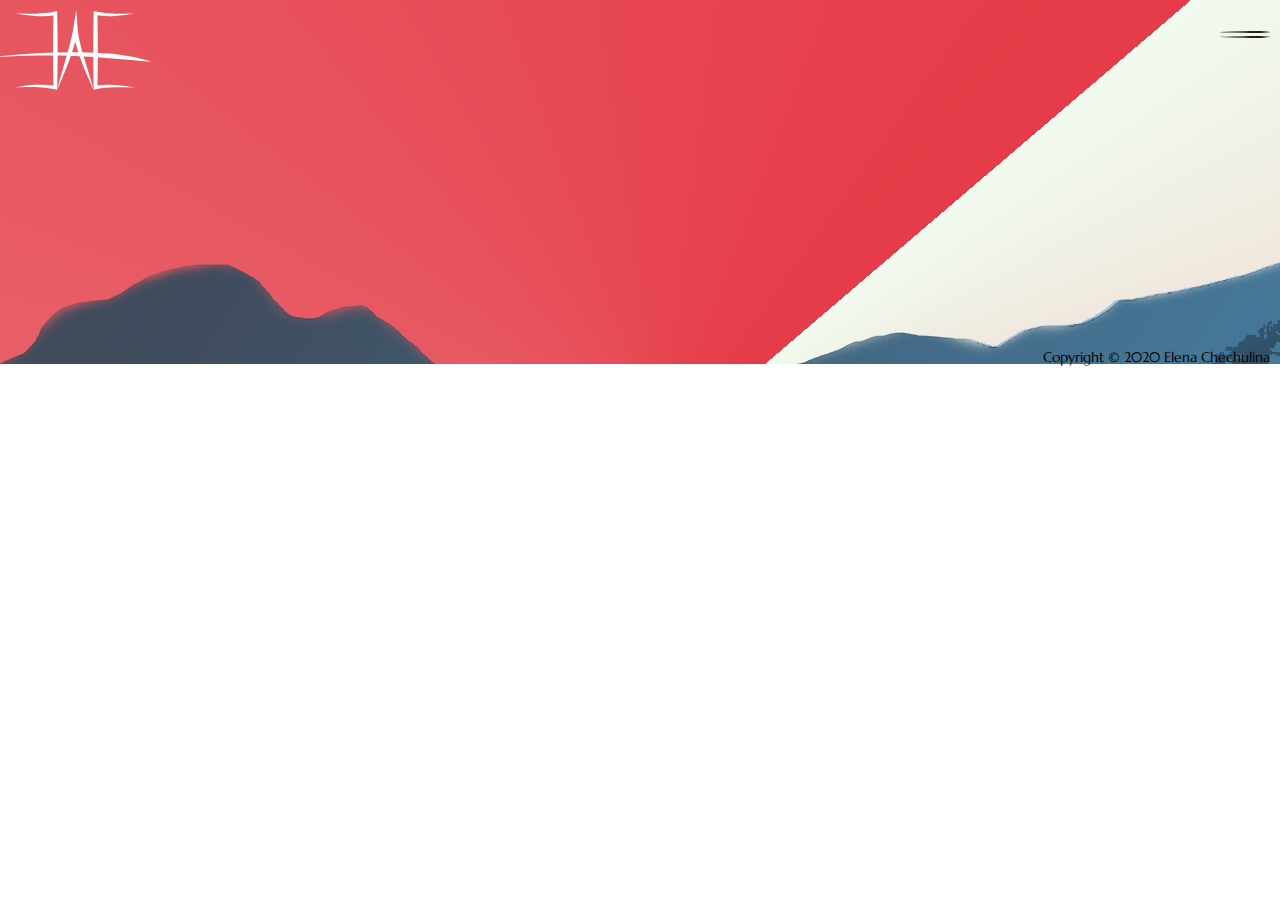
==== index.html @ b8120826 "adding components" ====
<!DOCTYPE html>
<html lang="en">
<head>
    <meta charset="UTF-8">
    <meta http-equiv="x-ua-compatible" content="ie=edge">
    <meta name="viewport" content="width=device-width, initial-scale=1.0">
    <title>Info</title>
    <link href="css/reset.css" rel="stylesheet" type="text/css">
    <link href="css/master.css" rel="stylesheet" type="text/css">
    <link href="https://fonts.googleapis.com/css2?family=Marcellus&display=swap" rel="stylesheet">
</head>
<body>
    <div class="container">
        <h1 class="hidden">Container</h1>

        <header class="navHeader">

            <div class="logo">
				<svg id="logo_white" xmlns="http://www.w3.org/2000/svg" viewBox="0 0 97.04 51.66">
                    <defs>
                      <style>
                        .cls-1 {
                          fill: #fff;
                        }
                      </style>
                    </defs>
                    <g id="left_bracket">
                      <path class="cls-1" d="M10.14,2.15c2.16.08,4.31.16,6.46.21s4.29.07,6.42,0,4.26-.14,6.37-.36a42,42,0,0,0,6.18-1L37,.63,37,2.15c.12,4,.15,8,.23,12l.08,12-.08,12c-.08,4-.1,8-.23,12l0,1.44-1.35-.26A89.1,89.1,0,0,0,23,49.88q-3.19-.15-6.41-.06t-6.44.35c2.1-.51,4.23-.91,6.37-1.21s4.31-.49,6.48-.59A73,73,0,0,1,36,49l-1.39,1.18c-.12-4-.15-8-.23-12l-.07-12,.07-12c.08-4,.11-8,.24-12L36.1,3.31A51.2,51.2,0,0,1,23,3.89c-2.17-.17-4.32-.39-6.46-.68S12.26,2.56,10.14,2.15Z"/>
                    </g>
                    <g id="right_bracket">
                      <path class="cls-1" d="M86.82,2.15c-2,.44-4.13.82-6.21,1.11s-4.2.5-6.31.64a57.55,57.55,0,0,1-12.76-.6L63,2.15c.13,4,.15,8,.24,12l.08,12-.07,12c-.08,4-.11,8-.23,12L61.54,49a57.43,57.43,0,0,1,13.08-.45c2.16.15,4.31.37,6.45.64s4.27.61,6.39,1L81,50c-2.15,0-4.29,0-6.42,0s-4.26.14-6.37.35a47.6,47.6,0,0,0-6.22.94l-1.39.31,0-1.49c-.12-4-.15-8-.23-12l-.07-12,.08-12c.08-4,.11-8,.24-12l0-1.46L62,1A65.92,65.92,0,0,0,74.28,2.42c2.08.08,4.16.06,6.26,0S84.72,2.27,86.82,2.15Z"/>
                    </g>
                    <g id="middle_angle">
                      <path class="cls-1" d="M37,51.6c.8-3.3,1.73-6.55,2.63-9.81l2.81-9.73c.91-3.24,1.89-6.46,2.71-9.71s1.66-6.48,2.18-9.72L49.35,0l.95,12.77a57.4,57.4,0,0,0,1.76,9.7c.79,3.25,1.77,6.47,2.71,9.71l3,9.69c1,3.24,2,6.48,2.87,9.76-1.51-3-2.89-6.14-4.25-9.25s-2.63-6.27-3.81-9.46-2.26-6.42-3.24-9.72a56,56,0,0,1-2-10.23l3,.14a94.2,94.2,0,0,1-2.41,10c-1,3.25-2,6.48-3.22,9.66S42.27,39.12,41,42.26,38.41,48.52,37,51.6Z"/>
                    </g>
                    <g id="crossbar">
                      <path class="cls-1" d="M0,29.93c8.07-.82,16.17-1.5,24.28-2s16.24-.66,24.38-.64a209.56,209.56,0,0,1,24.41,1.07,140.64,140.64,0,0,1,24,4.75l-.06.3c-8.11-.73-16.14-1.5-24.19-2.07S56.7,30,48.61,29.7s-16.18-.39-24.28-.26S8.12,29.8,0,30.23Z"/>
                    </g>
                  </svg>
                       
			</div>

            <nav id="mainNav">
            <button id="button"></button>
            <section id="burgerCon">
                <h2 class="hidden">Main Navigation</h2>
                        <ul class="burgerMenu">
                            <li><a href="index.html">Info</a></li>
                            <li><a href="portfolio.html">Portfolio</a></li>
                            <li><a href="contact.html">Contact</a></li>
                        </ul>
            </section>
            </nav>
        </header>

        <main>
            <header class="mainHeader">
                <p class="websiteName"></p>
                <p class="position_1"></p>
                <p class="position_2"></p>
            </header>

            <div class="content">
               
                
                <section class="about">
                    <h2 class="hidden">About</h2>
                    <article class="about_content"></article>
                    <h2 class="hidden">About</h2>
                    <p class="info_1"></p>
                    <p class="info_2"></p>
                    <p class="info_3"></p>

                </section>

                <div class="shaman">
                    <svg xmlns="http://www.w3.org/2000/svg" viewBox="0 0 888.92 1315.16">
                        <defs>
                        <style>
                            .cls-1, .cls-2 {
                            fill: #fff;
                            }
                    
                            .cls-2 {
                            stroke: #fff;
                            stroke-miterlimit: 10;
                            }
                        </style>
                        </defs>
                        <g id="shaman">
                        <path id="body" class="cls-1" d="M716.13,1495c105.48-79.49,143-185,64.63-335.09l-27.24,16.19c69.08,161.12-23.11,297.7-110.67,239.88-9.19-17.24-13.64-34.43-11.59-51.57l-21,4.63c4.74,13.85-1.56,27.25-14.42,40.39-103.47,67.74-169.89-159.5-59.13-249.52l-16-19.71c-58.87,55.37-108.08,115.4-68.4,218.34,14.46,47.16,48.06,85.91,84.2,123.53,11.27,14.09,13.16,28,4.31,41.66-139,417.37-112.62,326.37-113.38,414.26,107.67,22.8,192.61,21.54,304.94,1.09-33.64-192.08-69-313-58-401C681.3,1514.6,695.47,1500.61,716.13,1495Zm-19.08,417.18c-81.95,18.27-160.64,20.16-234.93,0,24.28-148.73,61.48-281.87,115.3-395,23.07,8.69,46.86,5.81,64.53.39C649.49,1658.74,668.62,1789.59,697.05,1912.13Z" transform="translate(-201.91 -710.12)"/>
                        <path id="head" class="cls-2" d="M637.87,1254.92a171.48,171.48,0,0,0-29.29,26.31c-28.86,32.26-46.87,74-29,91.7,20.87,20.68,111.85-36.19,111.85-36.19C719.32,1325.46,722.64,1231.48,637.87,1254.92Zm44.33,79.24c.35-32.14-5.57-50.65-23.86-67.41C695.15,1260.51,700.77,1285.31,682.2,1334.16Z" transform="translate(-201.91 -710.12)"/>
                        <g id="fold5">
                            <path class="cls-1" d="M477.56,1893.85c16.65,1.49,33.22,2.9,49.78,3.63,4.14.21,8.26.45,12.4.52l6.19.17,3.09.08h3.1l6.17.09c2.06,0,4.11.07,6.17,0,4.11-.07,8.21,0,12.31-.19s8.19-.33,12.26-.71l6.1-.61c2-.2,4.06-.37,6.08-.65,8.09-.94,16.13-1.48,24.21-1.76,4-.13,8.1-.19,12.15-.36,2,0,4.07-.1,6.12-.1s4.08-.15,6.14-.18c4.13,0,8.24-.2,12.45-.16s8.42-.14,12.86.21l.58,1.92a98.57,98.57,0,0,1-23.21,11.9c-2,.74-4.07,1.47-6.14,2.14s-4.14,1.18-6.23,1.75c-1,.3-2.09.55-3.14.81s-2.09.53-3.15.74l-6.34,1.22a119.16,119.16,0,0,1-25.63,1.66c-4.29-.13-8.55-.55-12.8-.82-2.13-.1-4.25-.35-6.37-.52s-4.24-.34-6.35-.49c-4.24-.29-8.45-.78-12.66-1.17-2.11-.18-4.2-.45-6.3-.71l-6.29-.78-3.14-.42-3.12-.5-6.25-1c-4.17-.63-8.3-1.43-12.44-2.19-16.52-3.2-32.87-7-49-11.6Z" transform="translate(-201.91 -710.12)"/>
                        </g>
                        <g id="fold1">
                            <path class="cls-1" d="M580,1533.22c-5.71,15.31-11.17,30.69-16,46.25q-3.71,11.65-7,23.4t-6.29,23.57q-2.88,11.85-5.18,23.81c-1.57,8-3.19,15.9-4.91,23.83l-5.08,23.83c-.46,2-.78,4-1.23,6l-1.29,6c-.86,4-1.66,8-2.68,12l-.8-.08c-.17-4.12-.18-8.23-.15-12.35s.27-8.23.58-12.33c.15-2.05.31-4.1.52-6.15s.36-4.1.61-6.14c.51-4.08,1-8.17,1.66-12.23a244.52,244.52,0,0,1,5.05-24.14c1.1-4,2.1-8,3.28-11.89s2.2-7.91,3.44-11.83q3.48-11.8,7.39-23.47t8.32-23.14c5.89-15.28,12.17-30.4,19.06-45.23Z" transform="translate(-201.91 -710.12)"/>
                        </g>
                        <g id="fold4">
                            <path class="cls-1" d="M623.06,1534.16c-.22,16.34-.18,32.66.53,48.95.1,4.08.37,8.14.57,12.21s.5,8.13.78,12.19.61,8.11.95,12.17.76,8.09,1.19,12.14,1,8.07,1.5,12.09,1.18,8,1.82,12,1.28,8,1.87,12c.28,2,.56,4,.89,6l.88,6,3.55,24.12c.26,2,.65,4,.94,6l.9,6.06c.59,4,1.27,8.08,1.72,12.18l-.77.22c-1.62-3.8-3.09-7.64-4.5-11.52s-2.66-7.8-3.78-11.76c-2.31-7.9-4.33-15.9-5.94-24-.77-4-1.58-8.08-2.13-12.16s-1.13-8.16-1.49-12.26-.75-8.19-1-12.3-.64-8.19-.83-12.3-.52-8.2-.66-12.3-.36-8.2-.41-12.3-.17-8.21-.13-12.31,0-8.2.09-12.29c.36-16.39,1.17-32.75,2.67-49.05Z" transform="translate(-201.91 -710.12)"/>
                        </g>
                        <g id="fold2">
                            <path class="cls-1" d="M596.6,1533.18q-2.36,11.27-4.61,22.52c-1.45,7.52-2.84,15-4.12,22.58s-2.53,15.08-3.63,22.63-2.18,15.11-3.09,22.68-1.56,15.17-2.1,22.77-1.26,15.16-2.1,22.72c-.24,1.89-.43,3.78-.62,5.67l-.64,5.68c-.46,3.78-.8,7.57-1.32,11.37-.26,1.89-.39,3.79-.65,5.69l-.72,5.71c-.5,3.81-.92,7.63-1.61,11.47h-.9c-.67-3.83-1.16-7.67-1.6-11.52s-.68-7.71-.84-11.58c-.38-7.72-.38-15.46-.07-23.17a214.25,214.25,0,0,1,2.21-23.05c1.17-7.63,2.52-15.23,3.84-22.82s2.77-15.15,4.32-22.68,3.31-15,5.12-22.5,3.8-14.89,5.82-22.29l3.12-11.09,3.32-11Z" transform="translate(-201.91 -710.12)"/>
                        </g>
                        <g id="fold3">
                            <path class="cls-1" d="M609.82,1535.85l-1.63,23c-.49,7.65-.94,15.29-1.26,22.94-.22,3.82-.35,7.65-.5,11.47s-.26,7.64-.35,11.46l-.17,5.73-.08,5.73-.09,5.72v5.73l0,5.72L606,1639l.19,5.71.31,5.7.5,11.39.34,11.39c0,3.8.2,7.59.3,11.39s.27,7.6.33,11.42l.07,2.87c0,.95.11,1.9.13,2.85l.19,5.75c.09,3.84.35,7.66.3,11.56l-.88.17c-1.3-3.66-2.46-7.38-3.49-11.12s-1.94-7.53-2.61-11.35-1.47-7.62-2-11.46l-.76-5.77c-.25-1.92-.39-3.85-.59-5.78l-.47-5.79c-.13-1.93-.17-3.87-.26-5.8s-.08-3.87-.13-5.8l.09-5.8.17-5.8L598,1639l.26-5.78.31-5.78.3-5.78.39-5.76.39-5.77.48-5.75c.33-3.84.68-7.67,1.09-11.49s.78-7.66,1.24-11.47c.9-7.64,1.93-15.26,3-22.87l1.66-11.4,1.83-11.37Z" transform="translate(-201.91 -710.12)"/>
                        </g>
                        <path id="circle_out" class="cls-2" d="M581,1733.29c-106.27,0-112.87,147.08,0,154C686.83,1881.3,686.83,1749.2,581,1733.29Zm-4.06,138.48c-84.52-4.51-73.15-103.77-7.75-120.84C668.87,1747.68,661.44,1871.77,576.94,1871.77Z" transform="translate(-201.91 -710.12)"/>
                        <path id="sun" class="cls-2" d="M626.87,1814.17c-11-5.45-10.64-11.64,0-18.49-11.22-2-17.54-7.38-11.72-21.19-12.07,5-17.59,2.86-13.23-9.92-9.54,11.37-16.32,12.07-18.38-5.42-8.58,18-15.23,16.71-20.7,3.61-1.86,11.49-6.42,15.78-14.89,9.68,3,9.23-3.94,11.64-12.62,12.87,7.45,5.48,4,13-5.47,21.65,7.09,1.24,6.28,6.63,0,14.88,12,1.89,15.82,10,9.34,25.7,10.68-6.78,16.41-.4,20.48,10.37,7.86-12.69,16.92-8.68,26.61,4.06-2.94-10.23,19.44-16.39,22.86-13.49,1.52-6,7.36-20.4,15.13-15.37C614,1826.09,616.88,1819.9,626.87,1814.17ZM577,1844.87c-46.91-2.5-40.59-57.59-4.3-67.07C628,1776,623.86,1844.87,577,1844.87Z" transform="translate(-201.91 -710.12)"/>
                        <path id="circle_inner" class="cls-2" d="M574.88,1783.75c45.52-1.49,42.13,55.17,3.54,55.17C539.83,1836.86,545,1791.54,574.88,1783.75Z" transform="translate(-201.91 -710.12)"/>
                        <path id="left_foot" class="cls-1" d="M427.33,1937.16c4.94,20.84,2.07,38.51-6.85,53.73-117.46,36.43-70.38,41.24,3.43,26.85,20.94-2.07,34.16-8.72,31.23-24.93q-13.53-24,7.75-48Z" transform="translate(-201.91 -710.12)"/>
                        <path id="right_foot" class="cls-1" d="M732.62,1936.39c-4.94,20.84-2.07,38.51,6.84,53.73,117.46,36.43,70.38,41.24-3.42,26.85-20.95-2.07-34.17-8.72-31.24-24.93q13.55-24-7.75-48Z" transform="translate(-201.91 -710.12)"/>
                        <g id="hair1">
                            <path class="cls-1" d="M685.66,1331.8a176.79,176.79,0,0,1,16.13,9.89l3.87,2.75,3.81,2.83,3.72,3,3.65,3.06c1.21,1,2.42,2.07,3.67,3.07l3.69,3.08c1.19,1.07,2.34,2.19,3.42,3.37a44.92,44.92,0,0,1,3,3.77c.88,1.34,1.74,2.7,2.55,4.09s1.52,2.86,2.19,4.34,1.24,3,1.76,4.6a35.85,35.85,0,0,1,1.16,5l-.9.64a36.77,36.77,0,0,1-4.31-2.61c-1.36-.91-2.63-1.86-3.86-2.84s-2.45-2-3.6-3-2.3-2-3.4-3.1a49.61,49.61,0,0,1-6-6.86l-2.71-3.71c-.92-1.23-1.88-2.42-2.86-3.6l-3-3.47-3.09-3.41-3.11-3.41-3.18-3.36c-4.25-4.5-8.71-8.83-13.21-13.19Z" transform="translate(-201.91 -710.12)"/>
                        </g>
                        <g id="hair2">
                            <path class="cls-1" d="M675.55,1346.06c4.62,5.46,8.92,11.2,13.06,17.06q3,4.44,6,9t5.57,9.26c1.79,3.12,3.71,6.2,5.53,9.34a53.46,53.46,0,0,1,2.44,4.84c.73,1.66,1.32,3.37,1.88,5.09a72.15,72.15,0,0,1,2.39,10.66q.36,2.74.5,5.53a40.46,40.46,0,0,1-.16,5.7l-1,.34a45.78,45.78,0,0,1-3.54-4.4c-1.1-1.48-2.09-3-3-4.5-1.93-3-3.67-6.08-5.28-9.18a64.15,64.15,0,0,1-4.06-9.63c-1.09-3.32-2.18-6.67-3.51-9.92s-2.69-6.48-4.12-9.69-2.81-6.46-4.3-9.66c-2.91-6.44-6.05-12.8-9.2-19.2Z" transform="translate(-201.91 -710.12)"/>
                        </g>
                        <g id="hair3">
                            <path class="cls-1" d="M681.7,1337.14c4.93,3.75,9.62,7.79,14.23,12q3.41,3.17,6.74,6.43t6.44,6.77c2.09,2.31,4.34,4.51,6.48,6.81a44.52,44.52,0,0,1,3,3.64,42.09,42.09,0,0,1,2.48,4c.73,1.4,1.43,2.81,2.07,4.26s1.19,2.94,1.7,4.46.91,3.08,1.26,4.68a32,32,0,0,1,.65,5l-1,.55a36.71,36.71,0,0,1-4-2.94c-1.25-1-2.41-2.07-3.54-3.14s-2.21-2.17-3.25-3.28-2.05-2.24-3-3.39a45.42,45.42,0,0,1-5.14-7.37l-2.23-4c-.76-1.31-1.56-2.59-2.38-3.86q-2.51-3.78-5.13-7.5t-5.25-7.48c-3.52-5-7.22-9.88-10.89-14.83Z" transform="translate(-201.91 -710.12)"/>
                        </g>
                        <g id="hair4">
                            <path class="cls-1" d="M678.68,1342.73c16.53,22,30.71,44.09,39.46,66.14" transform="translate(-201.91 -710.12)"/>
                            <path class="cls-1" d="M679.12,1342.4c4.56,4.63,8.88,9.48,13.12,14.42q3.13,3.75,6.19,7.57t5.87,7.85c1.9,2.66,4,5.24,5.9,7.92a40,40,0,0,1,4.76,8.65,56.31,56.31,0,0,1,2.9,9.57c.33,1.65.57,3.34.74,5a34,34,0,0,1,0,5.25l-1,.41a42.06,42.06,0,0,1-3.65-3.67c-1.14-1.24-2.16-2.51-3.18-3.78-2-2.54-3.87-5.13-5.6-7.77a53.19,53.19,0,0,1-4.47-8.32c-1.24-2.91-2.46-5.87-3.93-8.69s-2.95-5.65-4.49-8.45-3-5.65-4.6-8.45c-3.08-5.64-6.31-11.23-9.47-16.89Z" transform="translate(-201.91 -710.12)"/>
                        </g>
                        </g>
                        <g id="tambourine">
                        <g id="inner_path">
                            <path class="cls-1" d="M643.58,906.65c3.84.41,7.69.7,11.53,1.2s7.67,1,11.48,1.68c7.65,1.2,15.23,2.92,22.75,4.88,15,4.11,29.67,9.8,43.15,18a119.92,119.92,0,0,1,19,14.08,103.85,103.85,0,0,1,15.71,18,95.88,95.88,0,0,1,11,21.41,94,94,0,0,1,5.23,23.62c1.55,16.15-1.11,32.54-6.76,47.67A117.36,117.36,0,0,1,766,1078.87a127.47,127.47,0,0,1-14.78,19.25,122.77,122.77,0,0,1-39.41,28.35A118.73,118.73,0,0,1,664,1137h-.37l-.41,0c-6.83-.73-13.67-1.55-20.48-2.85a188.55,188.55,0,0,1-20.3-4.81l-5-1.57c-1.66-.57-3.32-1.18-5-1.78s-3.3-1.27-4.93-1.94-3.28-1.34-4.88-2.14A111,111,0,0,1,584,1111.13a93,93,0,0,1-16.24-14.78,79.81,79.81,0,0,1-12.1-18.7,85.53,85.53,0,0,1-7.28-43.43,114.33,114.33,0,0,1,12-41.51,132.6,132.6,0,0,1,25.25-34.61,119.45,119.45,0,0,1,35.56-24.52,94.71,94.71,0,0,1,43.3-8.23l.76,0,.69.15c5.85,1.31,11.68,2.82,17.42,4.69a161,161,0,0,1,16.95,6.66,120.78,120.78,0,0,1,30.8,20.36,92.62,92.62,0,0,1,22.13,30.61,77.68,77.68,0,0,1,5.53,18.53,75.15,75.15,0,0,1,1,9.72,73,73,0,0,1-.35,9.8,69.16,69.16,0,0,1-14.61,36A74.24,74.24,0,0,1,731,1075.52a85,85,0,0,1-16.56,9.57,108.19,108.19,0,0,1-36.14,8.49,153.49,153.49,0,0,1-18.2,0c-6-.36-12-1.11-17.87-2l-.81-.13-.69-.25a123.27,123.27,0,0,1-12.33-5.17,96.09,96.09,0,0,1-11.7-6.89,71.86,71.86,0,0,1-19.54-19.7,60.54,60.54,0,0,1-6.2-54.57,63.87,63.87,0,0,1,15.25-23.41,65.93,65.93,0,0,1,23.5-14.65,73.16,73.16,0,0,1,26.94-4.2,91.93,91.93,0,0,1,26.19,4.77l.47.16.27.13c3.84,1.84,7.67,3.72,11.38,5.94,1.87,1,3.68,2.27,5.5,3.43s3.6,2.46,5.31,3.85c6.92,5.36,13.33,12,17.64,20.38a40.16,40.16,0,0,1,3.64,27.87,41.47,41.47,0,0,1-5.58,13,47.42,47.42,0,0,1-9.08,10.35,55.91,55.91,0,0,1-50.41,11.26,60.63,60.63,0,0,1-23.12-12,79.81,79.81,0,0,1-9.21-9,100.47,100.47,0,0,1-7.59-10.19l-.63-1,0-1a68.17,68.17,0,0,1,1-14.16,45.8,45.8,0,0,1,5-13.52,35.6,35.6,0,0,1,9.58-10.94,12.24,12.24,0,0,1,1.51-1l1.55-1c1.06-.62,2.18-1.12,3.26-1.67s2.27-.91,3.44-1.25l1.76-.47c.3-.08.59-.17.88-.23l.9-.15a31.52,31.52,0,0,1,26.83,7.42,35.61,35.61,0,0,1,8.41,11.17,45.51,45.51,0,0,1,3.95,13.18l0,.17v.09a24.29,24.29,0,0,1-1.14,5.51,19.7,19.7,0,0,1-2.45,5,14,14,0,0,1-4,3.94,13.09,13.09,0,0,1-5.26,1.87,22.83,22.83,0,0,1-10.68-1.45,55.76,55.76,0,0,1-9.59-4.63,56,56,0,0,0,9.8,4,22.1,22.1,0,0,0,10.24.79,11.48,11.48,0,0,0,4.57-1.93,12.32,12.32,0,0,0,3.3-3.63,20.2,20.2,0,0,0,2.64-9.54l0,.26a44.42,44.42,0,0,0-4.35-12.09,31.53,31.53,0,0,0-8-9.62,27.8,27.8,0,0,0-11.05-5.35,27.3,27.3,0,0,0-12.1.09l-.74.16-.72.23-1.44.47c-.95.33-1.85.79-2.78,1.17s-1.77,1-2.61,1.51l-1.23.86a8.79,8.79,0,0,0-1.19.92,29.3,29.3,0,0,0-7.49,9.33,38.68,38.68,0,0,0-3.71,11.6,60.91,60.91,0,0,0-.37,12.46l-.65-1.93a93.65,93.65,0,0,0,7.31,9,70.26,70.26,0,0,0,8.49,7.63,52.46,52.46,0,0,0,20,9.46,46,46,0,0,0,31.8-4.2,43,43,0,0,0,8.74-6.18,35.66,35.66,0,0,0,6.65-8.06,29,29,0,0,0,3.71-9.36,25.91,25.91,0,0,0,.17-9.81,29.22,29.22,0,0,0-3.35-9.39,49.7,49.7,0,0,0-14.44-15.61c-1.46-1.13-3.06-2.13-4.61-3.17s-3.19-2-4.88-2.86c-3.29-1.87-6.79-3.47-10.29-5l.74.29a78.52,78.52,0,0,0-22.15-3.51A57.8,57.8,0,0,0,635,981.12a50.39,50.39,0,0,0-17.71,11.56,48.64,48.64,0,0,0-11.08,17.71,44.71,44.71,0,0,0-2.19,20.45,44.19,44.19,0,0,0,7.33,19.12,55.75,55.75,0,0,0,15.16,14.78,79.09,79.09,0,0,0,9.55,5.47,107.61,107.61,0,0,0,10.4,4.21L645,1074c5.35.77,10.71,1.38,16,1.64a136.13,136.13,0,0,0,15.92-.2,90.81,90.81,0,0,0,30-7.21,67.17,67.17,0,0,0,12.88-7.56,55.74,55.74,0,0,0,10.39-10.25,50,50,0,0,0,7.16-12.48,53.08,53.08,0,0,0,2.21-6.85,51.48,51.48,0,0,0,1.2-7.11,54.64,54.64,0,0,0,.25-7.24,57.14,57.14,0,0,0-.77-7.25A58.86,58.86,0,0,0,736,995.45a73.71,73.71,0,0,0-17.7-24.25A102.61,102.61,0,0,0,692.36,954a142.68,142.68,0,0,0-14.8-5.85c-5.07-1.66-10.27-3-15.52-4.22l1.45.2a77,77,0,0,0-34.73,6.53,100.75,100.75,0,0,0-30.18,20.54,116.87,116.87,0,0,0-22,29.66,96.72,96.72,0,0,0-10.62,34.87,69,69,0,0,0,5.28,34.81c4.72,10.78,12.71,20.05,22.48,27.32a94.51,94.51,0,0,0,15.86,9.51c1.38.72,2.82,1.34,4.26,2s2.86,1.29,4.35,1.82,2.94,1.15,4.42,1.69l4.51,1.52a172.15,172.15,0,0,0,18.58,4.81c6.29,1.35,12.71,2.25,19.14,3.08l-.78,0a105.5,105.5,0,0,0,42.29-8.26,112.32,112.32,0,0,0,36-24.4,114.22,114.22,0,0,0,24.32-36.42,105,105,0,0,0,6.27-21.09,94.91,94.91,0,0,0,1.43-21.94,85.48,85.48,0,0,0-3.86-21.66,87.72,87.72,0,0,0-9.29-20.08c-7.85-12.63-18.93-23.22-31.47-31.68a146.78,146.78,0,0,0-19.84-11.2,200.42,200.42,0,0,0-21.34-8.43A278.61,278.61,0,0,0,643.58,906.65Z" transform="translate(-201.91 -710.12)"/>
                        </g>
                        <path id="around_path" class="cls-2" d="M628.81,861.6c-205.33,27.17-205.33,332.86,21.26,331.29C906.35,1222,917.84,818.18,628.81,861.6ZM504.86,1077.25a6.24,6.24,0,1,1,6.24-6.24A6.25,6.25,0,0,1,504.86,1077.25Zm0-75.39a12.48,12.48,0,1,1,12.48-12.47A12.47,12.47,0,0,1,504.86,1001.86Zm289.25-82.73a12.48,12.48,0,1,1-12.48,12.48A12.47,12.47,0,0,1,794.11,919.13ZM632.9,871.2a6.24,6.24,0,1,1-6.24,6.23A6.24,6.24,0,0,1,632.9,871.2Zm-84.3,35.45a12.48,12.48,0,1,1-12.48,12.48A12.48,12.48,0,0,1,548.6,906.65Zm9.87,260.53a12.48,12.48,0,1,1,12.47-12.48A12.48,12.48,0,0,1,558.47,1167.18Zm89.71,18.71a6.24,6.24,0,1,1,6.24-6.23A6.23,6.23,0,0,1,648.18,1185.89Zm103-18.71a6.24,6.24,0,1,1,6.24-6.24A6.24,6.24,0,0,1,751.15,1167.18Zm-89-1.27C467,1155.5,493.27,926.36,644.22,887c25.56-.83,48.07,2,67.62,7.59a12.46,12.46,0,1,1,6.09,1.6c-.35,0-.69,0-1,0C867.6,944.49,833.63,1165.91,662.11,1165.91Zm138.54-36.26a12.48,12.48,0,1,1,12.47-12.48A12.48,12.48,0,0,1,800.65,1129.65ZM826.53,1031a8.55,8.55,0,1,1,8.55-8.55A8.54,8.54,0,0,1,826.53,1031Z" transform="translate(-201.91 -710.12)"/>
                        </g>
                        <g id="skills">
                        <g id="html">
                            <path class="cls-1" d="M343,759.21q1.21-3.8,2.22-7.09l2-6.44c.63-2.09,1.28-4.22,1.92-6.38s1.35-4.49,2.12-7,1.6-5.24,2.52-8.22,2-6.33,3.16-10.06a12.93,12.93,0,0,1,.59-1.51,5.13,5.13,0,0,1,.92-1.41,3.2,3.2,0,0,1,1.38-.87,3.07,3.07,0,0,1,1.95.08,2.29,2.29,0,0,1,1.09.82,5.5,5.5,0,0,1,.84,1.49,7.4,7.4,0,0,1,.44,1.8,4,4,0,0,1-.15,1.76l-5.44,17.65c-.16.49,0,.8.39.94L370,738.32l7.44,2.39,4.54,1.44,2.38.76a5.17,5.17,0,0,0,1,.26,1,1,0,0,0,.37,0c.93-3.09,1.8-6.17,2.61-9.22s1.71-6.13,2.69-9.2a12.43,12.43,0,0,1,.77-1.89,5.12,5.12,0,0,1,1.06-1.43,3.05,3.05,0,0,1,1.38-.74,3.79,3.79,0,0,1,3.55,1.34,3.87,3.87,0,0,1,.64,1.86,8.09,8.09,0,0,1-.18,2.25,23.78,23.78,0,0,1-.63,2.38c-.28.89-.58,1.88-.9,3s-.68,2.34-1.06,3.71-.79,2.89-1.25,4.55-1,3.5-1.51,5.5q0,.28.09.72a6,6,0,0,1,0,1q0,.51-.06,1a4.39,4.39,0,0,1-.17.85,5.48,5.48,0,0,1-.37.85c-.18.33-.35.64-.5.94s-.43.68-.63,1l-2.39,8.87c-.65,2.41-1.21,4.43-1.66,6s-.81,2.87-1.07,3.77-.47,1.6-.62,2.07a4.12,4.12,0,0,1-1.88,2.39,3.62,3.62,0,0,1-3.1.29,3.32,3.32,0,0,1-2.34-2.13q-.5-1.53.55-4.82l5.36-17.66-.82-.27-1.81-.55c-.81-.24-1.87-.56-3.18-1s-2.95-.9-4.92-1.52l-7-2.2q-4.1-1.27-9.56-3c-.13,0-.31.05-.54.28a1.91,1.91,0,0,0-.49.78c-.92,2.91-1.8,6-2.62,9.32s-1.73,6.53-2.73,9.68a1.73,1.73,0,0,1-.77.92,4.63,4.63,0,0,1-1.32.57,5.82,5.82,0,0,1-1.5.19,4.5,4.5,0,0,1-1.32-.19,3.65,3.65,0,0,1-1.09-.56,3.73,3.73,0,0,1-.94-1,3.77,3.77,0,0,1-.57-1.26A2.62,2.62,0,0,1,343,759.21Z" transform="translate(-201.91 -710.12)"/>
                            <path class="cls-1" d="M415.08,779c.2-.63.42-1.25.67-1.85s.49-1.26.7-1.93a22.91,22.91,0,0,0,.65-2.53c.17-.85.34-1.71.5-2.58s.33-1.74.52-2.63a25.37,25.37,0,0,1,.69-2.66c.45-1.41.83-2.82,1.16-4.24s.64-2.86,1-4.3.64-2.92,1-4.4.74-3,1.19-4.51l2.55-8.27c-.85-.24-1.78-.46-2.81-.66s-2.08-.39-3.15-.57-2.16-.39-3.25-.63a31.17,31.17,0,0,1-3-.79,8.64,8.64,0,0,1-3.5-1.78,2.25,2.25,0,0,1-.6-2.24,5.44,5.44,0,0,1,1.3-2.6,4.54,4.54,0,0,1,2-1.2,6,6,0,0,1,2.32-.19,12.17,12.17,0,0,1,2.33.48Q423,730.77,429,732.4T441.18,736a12.75,12.75,0,0,0,1.85.43l1.91.29,1.93.29a14,14,0,0,1,1.94.46,3.51,3.51,0,0,1,1.54,1,4.67,4.67,0,0,1,.94,1.52,5.36,5.36,0,0,1,.34,1.84,5.88,5.88,0,0,1-.27,1.87,3.23,3.23,0,0,1-.76,1.16,6.39,6.39,0,0,1-1.38,1.09,6.47,6.47,0,0,1-1.68.69,3,3,0,0,1-1.63,0,4.66,4.66,0,0,1-1.55-.81,10.33,10.33,0,0,1-1.17-1.11c-.36-.38-.68-.73-1-1a2.3,2.3,0,0,0-.92-.62l-1.51-.46-2.44-.71c-.88-.25-1.73-.48-2.54-.68a16.74,16.74,0,0,0-1.84-.37l-.28.86c-.13.42-.33,1.07-.59,1.94s-.66,2.14-1.18,3.78c-.84,2.64-1.58,5.29-2.22,8s-1.21,5.42-1.72,8.21c-.66,2.61-1.35,5.2-2.07,7.79a81.9,81.9,0,0,0-1.8,8,8.76,8.76,0,0,0-.09,1.09c0,.51-.05,1.06-.09,1.63s-.08,1.13-.12,1.67a6.06,6.06,0,0,1-.17,1.15,8.08,8.08,0,0,1-.6,1.46,2,2,0,0,1-.82.84,2.55,2.55,0,0,1-1.32.22,9,9,0,0,1-2-.38,5.62,5.62,0,0,1-2.56-1.29,3.43,3.43,0,0,1-1-1.89,6.3,6.3,0,0,1,.1-2.31A22.53,22.53,0,0,1,415.08,779Z" transform="translate(-201.91 -710.12)"/>
                            <path class="cls-1" d="M449.29,789.06a9.54,9.54,0,0,1,.78-1.78,9,9,0,0,0,.76-1.73q2.73-8.56,4.68-14.42t3.29-9.74q1.33-3.89,2.16-6.18c.54-1.53,1-2.78,1.28-3.75a17.4,17.4,0,0,1,1.4-3.26,13.46,13.46,0,0,1,1.82-2.54,6.23,6.23,0,0,1,2-1.5,2.8,2.8,0,0,1,2.06-.14,2.72,2.72,0,0,1,1.36.88,4.11,4.11,0,0,1,.73,1.37,5,5,0,0,1,.19,1.61,5.89,5.89,0,0,1-.27,1.6l-.06.19a9,9,0,0,1-.12,1.34,12,12,0,0,0,0,2.52c.09,1.13.23,2.42.43,3.86s.44,3,.72,4.58.55,3.17.81,4.69.52,2.92.75,4.2.42,2.31.55,3.1c.06.51.15,1.15.27,1.91s.24,1.58.37,2.42.27,1.7.42,2.55.28,1.61.41,2.28.25,1.23.36,1.67.19.66.27.69a1.71,1.71,0,0,0,1-.09,8.75,8.75,0,0,0,1.28-.56c.43-.24.82-.47,1.17-.71s.59-.41.75-.53c.31-.27.68-.58,1.11-.92s.94-.76,1.54-1.27,1.33-1.13,2.16-1.86,1.85-1.61,3.05-2.66,2.6-2.26,4.1-3.48l4.51-3.71q2.28-1.87,4.4-3.74c1.41-1.25,2.65-2.43,3.69-3.56.36-.41.73-.85,1.11-1.33a13.54,13.54,0,0,1,1.26-1.37,12.54,12.54,0,0,1,.93-1.1,4.47,4.47,0,0,1,1-.83,3.59,3.59,0,0,1,1.17-.43,2.93,2.93,0,0,1,1.35.13,4.18,4.18,0,0,1,2.94,5.67q-3.75,11.77-8,23.77t-8.16,24.36a2.12,2.12,0,0,1-.77,1.15,2.92,2.92,0,0,1-1.1.49,4.18,4.18,0,0,1-1.09.09,4.06,4.06,0,0,1-.74-.11q-.12,0-.9-.48a9.17,9.17,0,0,1-1.63-1.23,6.19,6.19,0,0,1-1.38-1.88,3.22,3.22,0,0,1-.1-2.47,9,9,0,0,1,.85-1.86c.36-.61.75-1.21,1.15-1.8s.8-1.18,1.19-1.76a10.56,10.56,0,0,0,.95-1.78l6.27-19.71c.3-1,.62-2,.94-3s.63-2.14.92-3.22a47.63,47.63,0,0,0-4.34,3.42q-2.17,1.9-4.4,4c-1.49,1.36-3,2.73-4.43,4.1s-2.93,2.67-4.38,3.88a48.73,48.73,0,0,1-4.33,3.27,23,23,0,0,1-4.24,2.29c-.16.07-.34.15-.53.25a2.45,2.45,0,0,1-.73.21,4.57,4.57,0,0,1-1.12,0,8.58,8.58,0,0,1-1.69-.38,3.25,3.25,0,0,1-1.62-1.47,16,16,0,0,1-1.43-2.9c-.43-1.15-.84-2.4-1.21-3.75s-.71-2.67-1-3.95-.52-2.46-.72-3.54-.35-1.94-.43-2.57l-1.79-12.11c-.47,1.29-1,2.77-1.54,4.44s-1.18,3.58-1.86,5.71l-4.49,14.12a11.76,11.76,0,0,0-.13,1.89,6.23,6.23,0,0,1-.29,2,11.09,11.09,0,0,1-2,4,2.57,2.57,0,0,1-2.95.8,6.49,6.49,0,0,1-2.6-1.38,3.46,3.46,0,0,1-1-1.88,5.78,5.78,0,0,1,.08-2.29C448.75,790.88,449,790,449.29,789.06Z" transform="translate(-201.91 -710.12)"/>
                            <path class="cls-1" d="M514.6,814.91a8,8,0,0,1,.78-1.86l.53-.78c.35-1.09.64-2,.88-2.69s.44-1.27.61-1.72.32-.82.46-1.12.27-.61.4-.91.25-.64.39-1,.3-.87.5-1.5c.72-2.29,1.4-4.62,2-7s1.21-4.78,1.8-7.22,1.2-4.89,1.84-7.35,1.36-4.94,2.14-7.42c.66-2.05,1.23-3.78,1.71-5.16a16.47,16.47,0,0,1,1.44-3.22,3.51,3.51,0,0,1,1.53-1.5,2.9,2.9,0,0,1,2,0,3.63,3.63,0,0,1,1.41.83,4.47,4.47,0,0,1,1,1.38,5,5,0,0,1,.45,1.69,4.63,4.63,0,0,1-.2,1.77c-.33,1-.69,2.09-1.08,3.14s-.75,2.07-1.06,3.06q-1.33,4.18-2.53,8.41t-2.37,8.55q-1.18,4.32-2.42,8.76c-.83,3-1.71,6-2.62,9a1.74,1.74,0,0,0-.15.79c.05.09.33.21.85.38l2.8,1c1.19.44,2.6.94,4.23,1.52s3.45,1.2,5.49,1.89,4.23,1.42,6.61,2.17a16.49,16.49,0,0,0,3.06.65,17.56,17.56,0,0,1,3.22.7,3.45,3.45,0,0,1,1.36.82,4.33,4.33,0,0,1,.9,1.3,5.06,5.06,0,0,1,.39,1.54,4.12,4.12,0,0,1-.19,1.6,3.3,3.3,0,0,1-.85,1.33,5.38,5.38,0,0,1-1.44,1,5.93,5.93,0,0,1-1.72.53,3.61,3.61,0,0,1-1.65-.09,9.87,9.87,0,0,1-1.91-.81c-.53-.29-1.07-.62-1.63-1s-1.2-.7-1.91-1a18.72,18.72,0,0,0-2.74-1.07,77.54,77.54,0,0,0-8-2.09,79.91,79.91,0,0,1-8-2.11,14.11,14.11,0,0,1-2.56-1.1,15.6,15.6,0,0,0-2.64-1.11,6.41,6.41,0,0,0-.8-.19c-.37-.08-.73-.17-1.07-.28a2.66,2.66,0,0,1-1.19-.74C514.32,816.41,514.31,815.8,514.6,814.91Z" transform="translate(-201.91 -710.12)"/>
                            <path class="cls-1" d="M561.34,828.87a1.7,1.7,0,0,1,.15-.72,7.08,7.08,0,0,1,.6-1.34,6.51,6.51,0,0,1,1-1.4,4.29,4.29,0,0,1,1.39-1,2.33,2.33,0,0,1,1.67,0,3.74,3.74,0,0,1,1.48,1l1.69,1.66a20.41,20.41,0,0,0,2.22,1.82,10.88,10.88,0,0,0,3.06,1.47,44.34,44.34,0,0,0,6.58,1.6,15.85,15.85,0,0,0,5.51,0,8.9,8.9,0,0,0,4.25-2,9.88,9.88,0,0,0,2.74-4.57,5.26,5.26,0,0,0,.21-1.55,9.14,9.14,0,0,0-.19-2.08,11,11,0,0,0-.78-2.36,10.2,10.2,0,0,0-1.53-2.38,12.09,12.09,0,0,0-2.41-2.14,13.23,13.23,0,0,0-3.44-1.64,10.75,10.75,0,0,0-3.28-.52,21.67,21.67,0,0,0-2.94.18,20.52,20.52,0,0,0-3,.69c-.65-.21-1.35-.43-2.08-.68a8.12,8.12,0,0,1-2-.95,3.71,3.71,0,0,1-1.28-1.4,2.56,2.56,0,0,1,0-2l.11-.36a1.55,1.55,0,0,1,.15-.33,21.5,21.5,0,0,0,1.49-3.55q.82-2.35,1.72-5.19c.6-1.88,1.25-3.83,1.94-5.83a56.11,56.11,0,0,1,2.21-5.52,23,23,0,0,1,2.43-4.2,4.22,4.22,0,0,1,2.71-1.88c1.53.32,3,.68,4.5,1.09s2.89.84,4.3,1.28,2.68.86,4.06,1.32l4.18,1.35q2.46.78,4.88,1.49c1.62.47,3.23.87,4.85,1.21.4.08.74.13,1,.17l.82.13a5.32,5.32,0,0,1,.7.16,3.84,3.84,0,0,1,1.85,1.15,3.94,3.94,0,0,1,.86,1.69,5.29,5.29,0,0,1,.09,1.95,10.1,10.1,0,0,1-.4,1.87,2.67,2.67,0,0,1-.79,1.26,3,3,0,0,1-1.2.67,4.57,4.57,0,0,1-1.39.18,4.77,4.77,0,0,1-1.35-.21,7.76,7.76,0,0,1-1.76-.78,13.18,13.18,0,0,1-1.32-.91l-1.1-.87a3.72,3.72,0,0,0-1.11-.59l-1.54-.49-3.62-1.15q-2.14-.68-4.65-1.43L591,790.69c-1.43-.43-2.63-.76-3.58-1s-1.46-.31-1.48-.23c-.32,1-.6,1.84-.83,2.47s-.43,1.17-.62,1.61-.35.82-.49,1.13l-.46,1q-.24.57-.54,1.38c-.21.54-.44,1.22-.7,2.06-.15.47-.3,1-.45,1.49s-.29,1-.41,1.49-.21.84-.26,1.14,0,.46,0,.49a8.49,8.49,0,0,0,1.53.33l1.65.23c.58.08,1.18.17,1.83.28a14.13,14.13,0,0,1,2,.5,21.7,21.7,0,0,1,6.68,3.44,19.4,19.4,0,0,1,4.82,5.23,16.94,16.94,0,0,1,2.37,6.48,15.81,15.81,0,0,1-.66,7.22,17.51,17.51,0,0,1-4.11,7.11,16.4,16.4,0,0,1-6.36,4,21.92,21.92,0,0,1-8,1.1,34.21,34.21,0,0,1-9-1.64c-1.07-.34-2.3-.76-3.71-1.27a23.07,23.07,0,0,1-4-1.9,14.8,14.8,0,0,1-3.37-2.75,7.1,7.1,0,0,1-1.76-3.86Z" transform="translate(-201.91 -710.12)"/>
                        </g>
                        <g id="css">
                            <path class="cls-1" d="M209.11,1011.55a40.44,40.44,0,0,1,.36-5.22q.36-2.76,1-5.56c.41-1.86.88-3.71,1.41-5.53s1.08-3.54,1.68-5.15a29.7,29.7,0,0,1,3.07-5.92,26.63,26.63,0,0,1,4.84-5.53,25,25,0,0,1,6.5-4.1,19.58,19.58,0,0,1,8-1.62,27.07,27.07,0,0,1,7.64,1.12,22.47,22.47,0,0,1,6.81,3.32,17.6,17.6,0,0,1,4.91,5.4,14.43,14.43,0,0,1,1.88,7.42,10.38,10.38,0,0,1-.18,1.77,7.94,7.94,0,0,1-.6,1.92,4.44,4.44,0,0,1-1.19,1.55,3,3,0,0,1-2,.63,2.79,2.79,0,0,1-2.13-.79,4.75,4.75,0,0,1-1.08-2,11.07,11.07,0,0,1-.4-2.57c-.05-1-.07-1.83-.07-2.67a4.14,4.14,0,0,0-1.3-2.89,12.26,12.26,0,0,0-3.27-2.4,19.85,19.85,0,0,0-4.3-1.63,17,17,0,0,0-4.35-.61,12.65,12.65,0,0,0-6.67,1.75,17.88,17.88,0,0,0-5.07,4.57,28.47,28.47,0,0,0-3.61,6.32,52.64,52.64,0,0,0-3.63,13.58,45.26,45.26,0,0,0-.38,5.15,14.62,14.62,0,0,0,1.71,7.12,16.69,16.69,0,0,0,4.48,5.32,20.45,20.45,0,0,0,6.27,3.31,22.87,22.87,0,0,0,7.13,1.14c1.19,0,2.6,0,4.21-.13s3.25-.25,4.93-.47a48.92,48.92,0,0,0,4.91-.92,20.33,20.33,0,0,0,4.1-1.43A4.39,4.39,0,0,0,256,1025c.32-.34.66-.67,1-1a5.31,5.31,0,0,1,1.17-.81,3.58,3.58,0,0,1,1.63-.34,3.89,3.89,0,0,1,3.07,1.3,4.63,4.63,0,0,1,1.15,3.19,5.5,5.5,0,0,1-.32,2,3.5,3.5,0,0,1-1.07,1.42,15,15,0,0,1-4.69,2.46,45.12,45.12,0,0,1-6.47,1.7,69.29,69.29,0,0,1-7.1,1q-3.62.32-6.61.31a54.14,54.14,0,0,1-7-.45,34.32,34.32,0,0,1-6.66-1.5,24.79,24.79,0,0,1-5.93-2.86,18.55,18.55,0,0,1-4.78-4.58,21.74,21.74,0,0,1-3.16-6.52A30.36,30.36,0,0,1,209.11,1011.55Z" transform="translate(-201.91 -710.12)"/>
                            <path class="cls-1" d="M276.24,1025.62a5.59,5.59,0,0,1,.49-1.95,9.26,9.26,0,0,1,1.26-2.22,3.64,3.64,0,0,1,1.68-1.29c.61-.21,1.2.06,1.77.8a29.6,29.6,0,0,0,2.71,4.21,8.93,8.93,0,0,0,2.58,2.27,7.93,7.93,0,0,0,3,.92,36.42,36.42,0,0,0,3.92.18,18.39,18.39,0,0,0,5.69-1,25.17,25.17,0,0,0,5.31-2.37,16.56,16.56,0,0,0,3.92-3.14,4.91,4.91,0,0,0,1.52-3.18,3.27,3.27,0,0,0-.94-2.15,10.62,10.62,0,0,0-2.57-2.06,24.91,24.91,0,0,0-3.83-1.84,35.4,35.4,0,0,0-4.67-1.43c-1.88-.27-3.8-.58-5.78-.92s-3.89-.76-5.78-1.26a32.19,32.19,0,0,1-5.28-1.86,17.65,17.65,0,0,1-4.35-2.73,11.75,11.75,0,0,1-3-3.83,11.94,11.94,0,0,1-1.07-5.27,19.11,19.11,0,0,1,1.07-6.5,20.51,20.51,0,0,1,2.94-5.46,22.33,22.33,0,0,1,4.37-4.37,27.69,27.69,0,0,1,5.4-3.21,30.33,30.33,0,0,1,6-2,29.29,29.29,0,0,1,6.21-.67,17.85,17.85,0,0,1,5.84.9,13.71,13.71,0,0,1,4.46,2.42,11,11,0,0,1,2.85,3.47,8.75,8.75,0,0,1,1,4.06c0,.74,0,1.59-.05,2.55a11.21,11.21,0,0,1-.4,2.71,5.6,5.6,0,0,1-1.12,2.17,2.78,2.78,0,0,1-2.24.9,2.32,2.32,0,0,1-1.39-.36,2.13,2.13,0,0,1-.72-.89,3.71,3.71,0,0,1-.27-1.17c0-.42,0-.81,0-1.16a10.26,10.26,0,0,0-.63-3.9,5.48,5.48,0,0,0-1.81-2.4,7.21,7.21,0,0,0-2.92-1.21,20.89,20.89,0,0,0-3.92-.34,11.52,11.52,0,0,0-3.31.54,21.16,21.16,0,0,0-3.63,1.48,25.76,25.76,0,0,0-3.57,2.22,19.25,19.25,0,0,0-3.07,2.82,14.31,14.31,0,0,0-2.15,3.27A8.36,8.36,0,0,0,281,995a4.71,4.71,0,0,0,1.45,3.52,11.61,11.61,0,0,0,3.81,2.35,32.43,32.43,0,0,0,5.33,1.57q3,.63,6.08,1.16,2.5.45,5,1a44.53,44.53,0,0,1,4.82,1.38,26.17,26.17,0,0,1,4.25,1.93,14.52,14.52,0,0,1,3.43,2.67,11.75,11.75,0,0,1,2.29,3.56,12.09,12.09,0,0,1,.83,4.62,11.44,11.44,0,0,1-1.42,5.69,16.07,16.07,0,0,1-3.69,4.43,25.09,25.09,0,0,1-5.13,3.32,40.07,40.07,0,0,1-11.21,3.54,29.69,29.69,0,0,1-4.41.4c-.93,0-2,0-3.14-.13a26.31,26.31,0,0,1-3.54-.52,19.6,19.6,0,0,1-3.49-1.09,11.17,11.17,0,0,1-3.05-1.89,8.56,8.56,0,0,1-2.15-2.86A9.33,9.33,0,0,1,276.24,1025.62Z" transform="translate(-201.91 -710.12)"/>
                            <path class="cls-1" d="M333.56,1025.62a5.59,5.59,0,0,1,.49-1.95,9.59,9.59,0,0,1,1.25-2.22,3.64,3.64,0,0,1,1.68-1.29c.62-.21,1.21.06,1.77.8a28.69,28.69,0,0,0,2.72,4.21,9,9,0,0,0,2.57,2.27,8,8,0,0,0,3,.92,36.55,36.55,0,0,0,3.92.18,18.45,18.45,0,0,0,5.7-1,25.17,25.17,0,0,0,5.31-2.37,17,17,0,0,0,3.92-3.14,5,5,0,0,0,1.52-3.18,3.27,3.27,0,0,0-.94-2.15,10.89,10.89,0,0,0-2.58-2.06,24.91,24.91,0,0,0-3.83-1.84,35.25,35.25,0,0,0-4.66-1.43q-2.82-.4-5.78-.92c-2-.35-3.9-.76-5.78-1.26a32.31,32.31,0,0,1-5.29-1.86,18,18,0,0,1-4.35-2.73,11.72,11.72,0,0,1-2.95-3.83,11.94,11.94,0,0,1-1.08-5.27,19.11,19.11,0,0,1,1.08-6.5,20.2,20.2,0,0,1,2.93-5.46,22.61,22.61,0,0,1,4.37-4.37,27.69,27.69,0,0,1,5.4-3.21,30.64,30.64,0,0,1,6-2,29.13,29.13,0,0,1,6.2-.67,18,18,0,0,1,5.85.9,13.81,13.81,0,0,1,4.46,2.42,11.11,11.11,0,0,1,2.84,3.47,8.63,8.63,0,0,1,1,4.06c0,.74,0,1.59,0,2.55a11.73,11.73,0,0,1-.4,2.71,5.61,5.61,0,0,1-1.13,2.17,2.75,2.75,0,0,1-2.24.9,2.34,2.34,0,0,1-1.39-.36,2.18,2.18,0,0,1-.71-.89,3.71,3.71,0,0,1-.27-1.17c0-.42-.05-.81-.05-1.16a10.48,10.48,0,0,0-.62-3.9,5.49,5.49,0,0,0-1.82-2.4,7.11,7.11,0,0,0-2.91-1.21,21,21,0,0,0-3.92-.34,11.58,11.58,0,0,0-3.32.54,21.83,21.83,0,0,0-3.63,1.48,26.27,26.27,0,0,0-3.56,2.22,19.25,19.25,0,0,0-3.07,2.82,14,14,0,0,0-2.15,3.27,8.22,8.22,0,0,0-.81,3.52,4.72,4.72,0,0,0,1.46,3.52,11.61,11.61,0,0,0,3.81,2.35,32.14,32.14,0,0,0,5.33,1.57q3,.63,6.07,1.16,2.52.45,5,1a43.89,43.89,0,0,1,4.82,1.38,26.67,26.67,0,0,1,4.26,1.93,14.73,14.73,0,0,1,3.43,2.67,11.53,11.53,0,0,1,2.28,3.56,12.09,12.09,0,0,1,.83,4.62,11.43,11.43,0,0,1-1.41,5.69,15.93,15.93,0,0,1-3.7,4.43,24.56,24.56,0,0,1-5.13,3.32,39.88,39.88,0,0,1-11.2,3.54,29.7,29.7,0,0,1-4.42.4c-.92,0-2,0-3.13-.13a25.85,25.85,0,0,1-3.54-.52,19.7,19.7,0,0,1-3.5-1.09,11.48,11.48,0,0,1-3.05-1.89,8.69,8.69,0,0,1-2.15-2.86A9.48,9.48,0,0,1,333.56,1025.62Z" transform="translate(-201.91 -710.12)"/>
                            <path class="cls-1" d="M387.74,1031.45a7.68,7.68,0,0,1,.17-1.41,9.55,9.55,0,0,1,.54-1.8,5.6,5.6,0,0,1,.92-1.52,1.75,1.75,0,0,1,1.37-.65,15.75,15.75,0,0,1,2.15.13,14.84,14.84,0,0,1,1.52.32c.45.12.88.25,1.28.4a11.29,11.29,0,0,0,1.37.41c.5.11,1.12.22,1.83.31a22.45,22.45,0,0,0,2.69.13c1.14,0,2.44,0,3.92-.11a42.64,42.64,0,0,0,4.6-.49,28.13,28.13,0,0,0,4.66-1.17,14,14,0,0,0,4.08-2.17,10.91,10.91,0,0,0,2.89-3.43,10.44,10.44,0,0,0,1.09-5,4.61,4.61,0,0,0-.89-2.89,6.25,6.25,0,0,0-2.42-1.81,13.34,13.34,0,0,0-3.5-1,27.35,27.35,0,0,0-4.12-.3,6.07,6.07,0,0,0-2,.34c-.65.23-1.3.46-2,.72s-1.38.49-2.12.71a8.06,8.06,0,0,1-2.38.34,6.46,6.46,0,0,1-3.65-.87,3,3,0,0,1-1.28-2.62,5.09,5.09,0,0,1,1.1-3.32,9.32,9.32,0,0,1,2.84-2.29,19,19,0,0,1,3.86-1.52c1.4-.39,2.78-.75,4.12-1.08q2.05-1.33,4.35-3.06A31.77,31.77,0,0,0,419,993a21.21,21.21,0,0,0,3.18-4.44,10.25,10.25,0,0,0,1.26-4.91c0-.27-.23-.49-.68-.67a6.82,6.82,0,0,0-1.59-.4c-.61-.09-1.24-.16-1.88-.2s-1.16-.07-1.54-.07a21.16,21.16,0,0,0-3.07.24c-1.1.17-2.19.39-3.3.65s-2.16.58-3.16.92a22.09,22.09,0,0,0-2.66,1.1,11.25,11.25,0,0,0-1.46.76l-1,.63a6.18,6.18,0,0,1-.85.43,2.87,2.87,0,0,1-1,.15A4.14,4.14,0,0,1,400,987a5.34,5.34,0,0,1-1.3-.61,3.8,3.8,0,0,1-1-.89,1.83,1.83,0,0,1-.4-1.15,4.81,4.81,0,0,1,1.23-3.22,11.29,11.29,0,0,1,3.2-2.51,25.1,25.1,0,0,1,4.44-1.86,46.42,46.42,0,0,1,4.93-1.28c1.64-.33,3.19-.57,4.66-.72s2.69-.22,3.67-.22q6.11,0,9.37,2.47t3.27,7.79a9.33,9.33,0,0,1-.72,3.16,22.52,22.52,0,0,1-2.19,4.21,45.4,45.4,0,0,1-3.7,4.91,52.5,52.5,0,0,1-5.22,5.24,24.88,24.88,0,0,1,4.15,1.77,18.54,18.54,0,0,1,3.63,2.58,12.77,12.77,0,0,1,2.57,3.32,8.07,8.07,0,0,1,1,3.9,27.23,27.23,0,0,1-1.21,8.6,16.11,16.11,0,0,1-3.54,6,16.79,16.79,0,0,1-5.76,3.87,35.8,35.8,0,0,1-7.89,2.18,81.75,81.75,0,0,1-9.88,1c-3.61.15-7.53.23-11.74.23a3.91,3.91,0,0,1-1.95-.43,3.22,3.22,0,0,1-1.14-1,3.74,3.74,0,0,1-.54-1.39A8,8,0,0,1,387.74,1031.45Z" transform="translate(-201.91 -710.12)"/>
                        </g>
                        <g id="sass">
                            <path class="cls-1" d="M876.9,983.62a5.21,5.21,0,0,1,.12-1.93,8.7,8.7,0,0,1,.79-2.32,3.53,3.53,0,0,1,1.35-1.53c.55-.3,1.15-.15,1.82.45a28.32,28.32,0,0,0,3.31,3.5,8.68,8.68,0,0,0,2.84,1.68,7.5,7.5,0,0,0,3,.33,34.78,34.78,0,0,0,3.74-.52,17.7,17.7,0,0,0,5.21-1.91,24.7,24.7,0,0,0,4.59-3.18,16.28,16.28,0,0,0,3.15-3.66,4.8,4.8,0,0,0,.87-3.28,3.13,3.13,0,0,0-1.27-1.86,10,10,0,0,0-2.8-1.49,23.91,23.91,0,0,0-4-1.06,34.08,34.08,0,0,0-4.65-.52c-1.83.08-3.7.13-5.63.16s-3.82,0-5.68-.16a31.93,31.93,0,0,1-5.33-.81,17.94,17.94,0,0,1-4.59-1.81,11.33,11.33,0,0,1-3.47-3.1,11.55,11.55,0,0,1-2-4.78,18.54,18.54,0,0,1-.14-6.33,19.63,19.63,0,0,1,1.8-5.68,21.89,21.89,0,0,1,3.35-4.91,27.26,27.26,0,0,1,4.53-4,29,29,0,0,1,5.32-2.93,27.51,27.51,0,0,1,5.75-1.74,17.18,17.18,0,0,1,5.68-.2,13.4,13.4,0,0,1,4.64,1.5,10.71,10.71,0,0,1,3.31,2.77,8.43,8.43,0,0,1,1.67,3.65c.13.71.27,1.51.41,2.42a10.67,10.67,0,0,1,.1,2.63,5.33,5.33,0,0,1-.67,2.26,2.64,2.64,0,0,1-2,1.24,2.2,2.2,0,0,1-1.38-.09,2.1,2.1,0,0,1-.84-.72,3.56,3.56,0,0,1-.46-1.05c-.1-.39-.18-.76-.25-1.09a10.07,10.07,0,0,0-1.28-3.58,5.35,5.35,0,0,0-2.14-1.94,7,7,0,0,0-3-.62,19.54,19.54,0,0,0-3.76.38,11.13,11.13,0,0,0-3,1.1,20.67,20.67,0,0,0-3.17,2,25.28,25.28,0,0,0-3,2.73,18.57,18.57,0,0,0-2.39,3.21,13.13,13.13,0,0,0-1.45,3.47,7.87,7.87,0,0,0-.14,3.47,4.5,4.5,0,0,0,2,3.06,11.26,11.26,0,0,0,4,1.55,31.19,31.19,0,0,0,5.32.53q2.92.06,5.94,0c1.63,0,3.28,0,4.94.08a43,43,0,0,1,4.8.45,25.73,25.73,0,0,1,4.36,1.06,14.2,14.2,0,0,1,3.72,1.91,11.1,11.1,0,0,1,2.79,3,11.66,11.66,0,0,1,1.6,4.21,11,11,0,0,1-.32,5.63,15.5,15.5,0,0,1-2.7,4.85,23.78,23.78,0,0,1-4.26,4,36.82,36.82,0,0,1-5,3.16,37.38,37.38,0,0,1-5,2.18,29,29,0,0,1-4.1,1.17c-.87.16-1.87.31-3,.43a26,26,0,0,1-3.44.14,18.88,18.88,0,0,1-3.5-.41,11.15,11.15,0,0,1-3.21-1.24,8.26,8.26,0,0,1-2.54-2.33A9,9,0,0,1,876.9,983.62Z" transform="translate(-201.91 -710.12)"/>
                            <path class="cls-1" d="M928.11,979.76a8,8,0,0,1,0-2.93c.18-.94.39-1.83.64-2.67,0-.12.1-.31.18-.58s.22-.81.41-1.65.44-2.09.76-3.76.72-4,1.21-6.94c-.09-.33-.17-.65-.25-1s-.13-.6-.18-.88a6.93,6.93,0,0,1,0-3,6.5,6.5,0,0,1,1.74-2.76l6.53-24.46c.26-1,.54-2,.86-3.08a20.63,20.63,0,0,1,1.19-3.11,10.5,10.5,0,0,1,1.71-2.56,4.34,4.34,0,0,1,2.4-1.35,3.74,3.74,0,0,1,2.6.8,21.6,21.6,0,0,1,3.3,2.71q1.74,1.71,3.57,3.84c1.22,1.43,2.35,2.81,3.41,4.16s2,2.58,2.83,3.7,1.41,1.93,1.77,2.45q3,4.34,4.53,6.62a14.77,14.77,0,0,0,2.25,2.84,7.08,7.08,0,0,1,3.25,2.34,10.44,10.44,0,0,1,1.56,4.12c1.17,1.85,2.26,3.73,3.27,5.62a52.54,52.54,0,0,0,3.15,5.18,17.86,17.86,0,0,0,2.31,2.74c.74.69,1.42,1.35,2,2a12.47,12.47,0,0,1,1.56,2,8.51,8.51,0,0,1,1,2.9,2.81,2.81,0,0,1-.24,2,3.74,3.74,0,0,1-1.23,1.24,5.5,5.5,0,0,1-1.61.67c-.56.14-1,.24-1.34.3a3.66,3.66,0,0,1-2.91-1,20,20,0,0,1-3.12-3.07,37.15,37.15,0,0,1-2.8-3.83,35,35,0,0,1-1.92-3.32c-.51-1-1-2-1.57-3.12s-1.07-2.12-1.57-3.06a20.4,20.4,0,0,0-1.43-2.38,2.89,2.89,0,0,0-1.2-1.14,3.48,3.48,0,0,0-1.67-.49,10.5,10.5,0,0,0-2.28.23l-4.87.89-5,.91-5.36,1q-2.78.5-5.87,1.08a5.21,5.21,0,0,0-1.34.41,2,2,0,0,0-.85.86,6.67,6.67,0,0,0-.6,1.71c-.17.73-.34,1.73-.51,3l-1.67,9.74c-.08,1-.17,1.83-.24,2.65a7,7,0,0,1-.33,1.75,3.89,3.89,0,0,1-.64,1.15,3.1,3.1,0,0,1-1.75,1.07l-1,.22a5,5,0,0,1-3-.2A3.17,3.17,0,0,1,928.11,979.76ZM941,952.08l6.64-1.17,4.27-.71,2.59-.42,1.66-.29,1-.21,1.07-.24,1.43-.34,2-.5a45.44,45.44,0,0,0-2.6-3.94q-1.69-2.35-3.63-4.86c-1.3-1.67-2.57-3.29-3.83-4.87s-2.32-2.91-3.17-4-1.32-1.42-1.66-1.36c-.17,0-.41.51-.74,1.44s-.67,2.09-1.07,3.51-.78,3-1.18,4.76-.79,3.47-1.16,5.14-.69,3.24-1,4.68S941.15,951.27,941,952.08Z" transform="translate(-201.91 -710.12)"/>
                            <path class="cls-1" d="M998,960.81a5.21,5.21,0,0,1,.12-1.93,8.47,8.47,0,0,1,.79-2.32,3.45,3.45,0,0,1,1.35-1.52c.54-.31,1.15-.16,1.82.44a27.62,27.62,0,0,0,3.31,3.5,8.65,8.65,0,0,0,2.83,1.68,7.76,7.76,0,0,0,3,.34,35.44,35.44,0,0,0,3.74-.53,18.06,18.06,0,0,0,5.21-1.9,24.74,24.74,0,0,0,4.59-3.19,16,16,0,0,0,3.14-3.66,4.8,4.8,0,0,0,.88-3.28,3.13,3.13,0,0,0-1.27-1.86,10.38,10.38,0,0,0-2.81-1.49,22.87,22.87,0,0,0-3.94-1.05,32.86,32.86,0,0,0-4.66-.53c-1.82.08-3.7.13-5.62.16s-3.82,0-5.68-.16a31.77,31.77,0,0,1-5.33-.81,17.31,17.31,0,0,1-4.59-1.81,11.21,11.21,0,0,1-3.48-3.09,11.51,11.51,0,0,1-2-4.79,18.48,18.48,0,0,1-.14-6.32,19.6,19.6,0,0,1,1.8-5.69,21.29,21.29,0,0,1,3.35-4.9,26.12,26.12,0,0,1,4.53-4,29,29,0,0,1,5.32-2.93,28.67,28.67,0,0,1,5.74-1.74,17.23,17.23,0,0,1,5.69-.19,13.47,13.47,0,0,1,4.64,1.49,10.56,10.56,0,0,1,3.3,2.77,8.39,8.39,0,0,1,1.68,3.65c.13.71.27,1.52.41,2.42a11.24,11.24,0,0,1,.1,2.64,5.48,5.48,0,0,1-.67,2.25,2.66,2.66,0,0,1-2,1.24,2.18,2.18,0,0,1-1.37-.09,1.91,1.91,0,0,1-.84-.72,3.56,3.56,0,0,1-.46-1c-.1-.39-.19-.75-.25-1.09a9.75,9.75,0,0,0-1.29-3.57,5.14,5.14,0,0,0-2.14-1.94,6.89,6.89,0,0,0-3-.63,19.71,19.71,0,0,0-3.77.38,11.07,11.07,0,0,0-3,1.1,20.67,20.67,0,0,0-3.17,2,24.51,24.51,0,0,0-3,2.73,19.17,19.17,0,0,0-2.4,3.21,13.9,13.9,0,0,0-1.45,3.48A8,8,0,0,0,997,931a4.47,4.47,0,0,0,2,3.06,11,11,0,0,0,4,1.55,31.4,31.4,0,0,0,5.32.53q2.92.06,5.94,0c1.64,0,3.29,0,5,.08a45.46,45.46,0,0,1,4.8.45,25.73,25.73,0,0,1,4.36,1.07,13.71,13.71,0,0,1,3.71,1.91,11.25,11.25,0,0,1,2.8,2.95,11.72,11.72,0,0,1,1.6,4.22,10.92,10.92,0,0,1-.32,5.62,15.39,15.39,0,0,1-2.7,4.85,24.17,24.17,0,0,1-4.26,4,38.44,38.44,0,0,1-10,5.33,28,28,0,0,1-4.1,1.17c-.88.16-1.87.31-3,.43a25.81,25.81,0,0,1-3.43.14,18,18,0,0,1-3.5-.41,10.66,10.66,0,0,1-3.21-1.24,8.24,8.24,0,0,1-2.54-2.32A8.91,8.91,0,0,1,998,960.81Z" transform="translate(-201.91 -710.12)"/>
                            <path class="cls-1" d="M1052.13,950.61a5.69,5.69,0,0,1,.12-1.93,8.75,8.75,0,0,1,.79-2.31,3.55,3.55,0,0,1,1.36-1.53c.54-.31,1.14-.16,1.81.45a28.9,28.9,0,0,0,3.31,3.49,8.44,8.44,0,0,0,2.84,1.68,7.55,7.55,0,0,0,3,.34,35.29,35.29,0,0,0,3.73-.53,17.67,17.67,0,0,0,5.21-1.9,24.74,24.74,0,0,0,4.59-3.19,15.86,15.86,0,0,0,3.15-3.66,4.71,4.71,0,0,0,.87-3.27,3.14,3.14,0,0,0-1.27-1.87,10.59,10.59,0,0,0-2.8-1.49,25.14,25.14,0,0,0-3.94-1,34.39,34.39,0,0,0-4.66-.53c-1.83.08-3.7.14-5.63.16s-3.81,0-5.68-.15a30.8,30.8,0,0,1-5.32-.82,17.18,17.18,0,0,1-4.6-1.81,11.29,11.29,0,0,1-3.47-3.09,11.46,11.46,0,0,1-2-4.78,18,18,0,0,1-.14-6.33,19.69,19.69,0,0,1,1.8-5.69,21.19,21.19,0,0,1,3.35-4.9,26.12,26.12,0,0,1,4.53-4,28.92,28.92,0,0,1,11.06-4.67,17.45,17.45,0,0,1,5.68-.19,13.33,13.33,0,0,1,4.64,1.49,10.74,10.74,0,0,1,3.31,2.78,8.27,8.27,0,0,1,1.67,3.65c.14.7.27,1.51.42,2.42a11.16,11.16,0,0,1,.1,2.63,5.54,5.54,0,0,1-.67,2.25,2.69,2.69,0,0,1-2,1.25,2.36,2.36,0,0,1-1.38-.09,2,2,0,0,1-.83-.72,3.48,3.48,0,0,1-.46-1.06,11.09,11.09,0,0,1-.25-1.09,10.28,10.28,0,0,0-1.29-3.57,5.35,5.35,0,0,0-2.14-1.94,6.91,6.91,0,0,0-3-.63,20.45,20.45,0,0,0-3.76.38,11.6,11.6,0,0,0-3,1.1,20.6,20.6,0,0,0-3.16,2,25.42,25.42,0,0,0-3,2.73,17.84,17.84,0,0,0-2.4,3.22,13.48,13.48,0,0,0-1.45,3.47,8,8,0,0,0-.14,3.47,4.52,4.52,0,0,0,2,3.06,11.12,11.12,0,0,0,4,1.54,31.24,31.24,0,0,0,5.32.54c2,0,3.93,0,5.94,0,1.63,0,3.28,0,4.95.07a42.51,42.51,0,0,1,4.79.46,24.92,24.92,0,0,1,4.37,1.06,14,14,0,0,1,3.71,1.91,11.1,11.1,0,0,1,2.79,3,11.41,11.41,0,0,1,1.6,4.21,10.86,10.86,0,0,1-.32,5.63,15.45,15.45,0,0,1-2.7,4.84,23.75,23.75,0,0,1-4.25,4,37.84,37.84,0,0,1-5,3.15,38.24,38.24,0,0,1-5,2.19,29,29,0,0,1-4.09,1.16c-.88.17-1.87.31-3,.43a25.94,25.94,0,0,1-3.44.15,18.69,18.69,0,0,1-3.49-.42,11.08,11.08,0,0,1-3.22-1.23,8.38,8.38,0,0,1-2.54-2.33A9,9,0,0,1,1052.13,950.61Z" transform="translate(-201.91 -710.12)"/>
                        </g>
                        <g id="mysql">
                            <path class="cls-1" d="M812.35,855.52a8.35,8.35,0,0,1-.18-1.61,7.13,7.13,0,0,0-.17-1.57q-1.62-7.3-2.67-12.34t-1.7-8.4c-.44-2.23-.78-4-1-5.35s-.46-2.41-.65-3.24a14.36,14.36,0,0,1-.35-2.93,11,11,0,0,1,.25-2.59,5.22,5.22,0,0,1,.83-1.94,2.4,2.4,0,0,1,1.43-1,2.27,2.27,0,0,1,1.35.07,3.32,3.32,0,0,1,1.1.68,4,4,0,0,1,.81,1.08,5,5,0,0,1,.47,1.26l0,.17a9,9,0,0,1,.47,1,10.46,10.46,0,0,0,1,1.82c.54.78,1.18,1.65,1.93,2.6s1.55,2,2.43,3l2.55,3L822.6,832c.71.82,1.27,1.49,1.69,2,.26.34.6.76,1,1.26s.83,1,1.28,1.59.9,1.11,1.37,1.66.87,1,1.25,1.47.69.78.95,1.05.42.4.49.39a1.43,1.43,0,0,0,.69-.49A6.92,6.92,0,0,0,832,840a11.38,11.38,0,0,0,.55-1c.15-.31.26-.55.32-.7.11-.33.25-.7.41-1.12s.36-1,.58-1.57.49-1.37.78-2.24.66-1.93,1.08-3.19.93-2.72,1.5-4.22,1.13-3,1.7-4.56,1.1-3,1.6-4.54.89-2.86,1.18-4.11c.08-.44.17-.92.24-1.42a34,34,0,0,0,.54-2.7,4.09,4.09,0,0,1,.4-1,2.84,2.84,0,0,1,.67-.79,2.35,2.35,0,0,1,1-.48,3.48,3.48,0,0,1,4.48,2.86q2.23,10,4.21,20.46t4.31,21a1.76,1.76,0,0,1-.08,1.15,2.37,2.37,0,0,1-.59.82,3.39,3.39,0,0,1-.74.51,2.59,2.59,0,0,1-.58.23,6.86,6.86,0,0,1-.85,0,7.86,7.86,0,0,1-1.69-.21,5.12,5.12,0,0,1-1.78-.78,2.66,2.66,0,0,1-1.11-1.73A7.73,7.73,0,0,1,850,849c0-.59,0-1.19.08-1.78s.08-1.18.11-1.76a8.49,8.49,0,0,0-.05-1.68l-3.73-16.82c-.19-.83-.38-1.69-.59-2.59s-.44-1.79-.69-2.7a41,41,0,0,0-1.69,4.28c-.52,1.53-1,3.09-1.52,4.7s-1,3.2-1.47,4.8-1,3.15-1.53,4.63a42.51,42.51,0,0,1-1.75,4.17,20.43,20.43,0,0,1-2.1,3.43,3.29,3.29,0,0,0-.28.39,2.06,2.06,0,0,1-.44.46,3.83,3.83,0,0,1-.8.48,6.89,6.89,0,0,1-1.38.43,2.69,2.69,0,0,1-1.78-.38,13.25,13.25,0,0,1-2.24-1.5c-.8-.64-1.61-1.37-2.45-2.18s-1.62-1.63-2.36-2.44-1.4-1.56-2-2.25-1.06-1.25-1.39-1.67l-6.35-8c.2,1.13.45,2.41.75,3.85s.64,3.07,1,4.89l2.67,12a8.79,8.79,0,0,0,.7,1.42,5.65,5.65,0,0,1,.62,1.54,9.41,9.41,0,0,1,.2,3.69,2.14,2.14,0,0,1-1.78,1.81,5.47,5.47,0,0,1-2.45.09,2.87,2.87,0,0,1-1.52-.93,4.94,4.94,0,0,1-.9-1.69C812.73,857.06,812.53,856.32,812.35,855.52Z" transform="translate(-201.91 -710.12)"/>
                            <path class="cls-1" d="M879.08,842.72c-.8-.89-1.73-2-2.78-3.21s-2.14-2.58-3.28-4-2.28-2.81-3.42-4.25-2.23-2.8-3.26-4.11l-2.78-3.53c-.83-1-1.49-1.9-2-2.54a12.64,12.64,0,0,1-1.23-1.79,4.82,4.82,0,0,1-.52-1.21,3.65,3.65,0,0,1,.54-2.87,3.63,3.63,0,0,1,1-1,3.74,3.74,0,0,1,1.34-.58,2.23,2.23,0,0,1,1.15,0,2.4,2.4,0,0,1,.83.48,4.26,4.26,0,0,1,.67.82c.2.31.43.65.7,1q1.15,1.63,2.54,3.5t2.83,3.77l2.9,3.77c1,1.24,1.88,2.41,2.74,3.5s1.65,2.09,2.38,3,1.32,1.64,1.8,2.21l8.2-26a7.89,7.89,0,0,1,2-3.25,6.42,6.42,0,0,1,3.09-1.7,1.5,1.5,0,0,1,.84,0,2.27,2.27,0,0,1,.76.42,2.78,2.78,0,0,1,.57.67,2.31,2.31,0,0,1,.3.7,2.51,2.51,0,0,1,0,1,5.43,5.43,0,0,1-.35,1.16c-.2.49-.47,1.13-.84,1.92s-.81,1.87-1.36,3.24-1.2,3.09-2,5.17-1.64,4.61-2.63,7.63l-5,17.1c-.46,1.43-.89,3-1.31,4.69s-.77,3.33-1.06,4.92-.49,3.06-.61,4.39a11,11,0,0,0,.06,3,4.41,4.41,0,0,1,.08,1.37,5,5,0,0,1-.34,1.39,3.53,3.53,0,0,1-.75,1.14,2.18,2.18,0,0,1-1.13.64,3.59,3.59,0,0,1-1.41,0,8,8,0,0,1-1.66-.52,6.54,6.54,0,0,1-1.45-.89,2.06,2.06,0,0,1-.78-1.12,9.1,9.1,0,0,1-.12-2.22,28.69,28.69,0,0,1,.32-3c.18-1.12.41-2.28.72-3.49s.65-2.38,1-3.52Z" transform="translate(-201.91 -710.12)"/>
                            <path class="cls-1" d="M909.92,832.46a4.58,4.58,0,0,1,.05-1.54,7.18,7.18,0,0,1,.57-1.86,2.81,2.81,0,0,1,1-1.24c.43-.26.91-.15,1.46.31a22.45,22.45,0,0,0,2.71,2.69,6.81,6.81,0,0,0,2.29,1.26,6,6,0,0,0,2.37.19,25.78,25.78,0,0,0,3-.52,13.81,13.81,0,0,0,4.08-1.64,19.1,19.1,0,0,0,3.57-2.64,13,13,0,0,0,2.4-3,3.8,3.8,0,0,0,.61-2.62,2.49,2.49,0,0,0-1.06-1.45,8.21,8.21,0,0,0-2.26-1.11,19.78,19.78,0,0,0-3.15-.74,26.06,26.06,0,0,0-3.71-.29c-1.45.11-2.93.2-4.46.27s-3,.07-4.51,0a24.83,24.83,0,0,1-4.24-.52,13.46,13.46,0,0,1-3.69-1.32,9,9,0,0,1-2.84-2.36,9.27,9.27,0,0,1-1.67-3.74,14.82,14.82,0,0,1-.27-5,15.62,15.62,0,0,1,1.29-4.56,17,17,0,0,1,2.53-4,21.29,21.29,0,0,1,3.49-3.28,23,23,0,0,1,4.15-2.46,22.59,22.59,0,0,1,4.51-1.52,13.49,13.49,0,0,1,4.5-.3,10.64,10.64,0,0,1,3.72,1.07A8.47,8.47,0,0,1,929,792.7a6.59,6.59,0,0,1,1.42,2.86c.13.55.26,1.19.39,1.91a8.73,8.73,0,0,1,.15,2.08,4.28,4.28,0,0,1-.48,1.8,2.1,2.1,0,0,1-1.52,1,1.71,1.71,0,0,1-1.09,0,1.52,1.52,0,0,1-.68-.54,3.19,3.19,0,0,1-.4-.83c-.09-.3-.16-.59-.22-.86a7.86,7.86,0,0,0-1.11-2.8,4.19,4.19,0,0,0-1.75-1.48,5.28,5.28,0,0,0-2.37-.42,15.56,15.56,0,0,0-3,.39,9,9,0,0,0-2.38,1,15.94,15.94,0,0,0-2.46,1.7,20.13,20.13,0,0,0-2.29,2.24,14.59,14.59,0,0,0-1.82,2.61,10.72,10.72,0,0,0-1.06,2.79,6.23,6.23,0,0,0,0,2.75,3.59,3.59,0,0,0,1.66,2.38,8.92,8.92,0,0,0,3.23,1.13,25.16,25.16,0,0,0,4.23.28c1.55,0,3.12-.06,4.71-.13,1.3,0,2.61-.08,3.93-.07s2.59.1,3.81.24a20,20,0,0,1,3.49.74,11,11,0,0,1,3,1.42,8.52,8.52,0,0,1,2.29,2.27,9,9,0,0,1,1.38,3.3,8.64,8.64,0,0,1-.11,4.47,12.29,12.29,0,0,1-2,3.92,18.94,18.94,0,0,1-3.27,3.31,29.47,29.47,0,0,1-3.88,2.63,30.23,30.23,0,0,1-3.88,1.86,23.11,23.11,0,0,1-3.22,1c-.69.15-1.48.29-2.36.41a20.11,20.11,0,0,1-2.72.21,15.29,15.29,0,0,1-2.78-.25,8.31,8.31,0,0,1-2.58-.89,6.65,6.65,0,0,1-2.08-1.78A7.21,7.21,0,0,1,909.92,832.46Z" transform="translate(-201.91 -710.12)"/>
                            <path class="cls-1" d="M946.12,807a22.41,22.41,0,0,1,3.46-17.8,23.82,23.82,0,0,1,4-4.42,25.28,25.28,0,0,1,5-3.34,23.28,23.28,0,0,1,5.67-2,19.84,19.84,0,0,1,6.38-.37,25.07,25.07,0,0,1,6.22,1.48,27.22,27.22,0,0,1,5.73,2.94,28.81,28.81,0,0,1,4.86,4.07,25.7,25.7,0,0,1,3.65,4.87,18.15,18.15,0,0,1,2.1,5.27,28.37,28.37,0,0,1,.67,9.27,22.12,22.12,0,0,1-2.11,7.44c.9.61,1.77,1.24,2.6,1.87s1.58,1.24,2.24,1.81a14.87,14.87,0,0,1,1.64,1.64,3.37,3.37,0,0,1,.78,1.37,2.39,2.39,0,0,1-.32,1.87,2.86,2.86,0,0,1-1.89,1.13,9.52,9.52,0,0,1-1.08.17,8.08,8.08,0,0,1-1.3,0,6.59,6.59,0,0,1-1.27-.19,1.73,1.73,0,0,1-1-.58l-1.38-1.24c-.77-.69-1.77-1.53-3-2.52a23.82,23.82,0,0,1-6.28,4.44,32.88,32.88,0,0,1-7.39,2.58,25.36,25.36,0,0,1-9.82.39,19.61,19.61,0,0,1-8.17-3.33A22.34,22.34,0,0,1,950,817,33.27,33.27,0,0,1,946.12,807Zm6.34-.43a23.22,23.22,0,0,0,2.86,7.28,17.47,17.47,0,0,0,4.54,5,14.57,14.57,0,0,0,5.74,2.52,15.41,15.41,0,0,0,6.51-.11,25.61,25.61,0,0,0,5.75-2,20.1,20.1,0,0,0,4.86-3.32c-1.45-1-3-2.06-4.5-3a45.65,45.65,0,0,0-4.63-2.49l-.22-1a4.62,4.62,0,0,1,0-2.4,1.84,1.84,0,0,1,1.48-1.22,4.34,4.34,0,0,1,2,.12,18.92,18.92,0,0,1,2.33.8,23,23,0,0,1,2.23,1.08c.71.39,1.27.72,1.67,1l1.45.94,1.93,1.18a15.92,15.92,0,0,0,1.39-4.95,17.87,17.87,0,0,0-2-10.22,20.84,20.84,0,0,0-2.82-4,23.93,23.93,0,0,0-3.67-3.36,20.94,20.94,0,0,0-4.23-2.45,17.43,17.43,0,0,0-4.54-1.28,13,13,0,0,0-4.54.19,19.39,19.39,0,0,0-6.45,2.67,16.37,16.37,0,0,0-7.37,11.14A20.19,20.19,0,0,0,952.46,806.57Z" transform="translate(-201.91 -710.12)"/>
                            <path class="cls-1" d="M1009.64,815.92a6.16,6.16,0,0,1-.21-1.67c0-.36,0-.62.05-.78-.2-.94-.37-1.7-.49-2.31s-.22-1.1-.28-1.49-.11-.73-.14-1-.05-.54-.09-.82-.09-.57-.15-.89-.14-.76-.26-1.29q-.66-2.94-1.48-5.89c-.56-2-1.13-3.95-1.73-5.95s-1.17-4-1.74-6.07-1.09-4.13-1.56-6.24c-.39-1.76-.7-3.23-.93-4.43a14.26,14.26,0,0,1-.32-2.93,2.9,2.9,0,0,1,.48-1.71,2.41,2.41,0,0,1,1.45-.81,3,3,0,0,1,1.37,0,4,4,0,0,1,1.3.57,4.2,4.2,0,0,1,1,1,3.78,3.78,0,0,1,.6,1.36c.2.89.37,1.79.53,2.71s.33,1.81.52,2.65c.53,2.38,1.09,4.76,1.7,7.12s1.22,4.75,1.86,7.15,1.28,4.84,1.92,7.33,1.28,5,1.9,7.61c.09.38.16.59.23.63s.32,0,.77-.08l2.44-.44,3.68-.67,4.75-.93c1.76-.36,3.64-.76,5.67-1.21a12.61,12.61,0,0,0,2.48-.81,14.76,14.76,0,0,1,2.61-.84,2.8,2.8,0,0,1,1.32,0,3.71,3.71,0,0,1,1.19.56,4,4,0,0,1,.93,1,3.48,3.48,0,0,1,.54,1.23,2.81,2.81,0,0,1-.06,1.31,4.6,4.6,0,0,1-.62,1.33,5.06,5.06,0,0,1-1,1.1,3,3,0,0,1-1.22.62,8.34,8.34,0,0,1-1.72.22c-.5,0-1,0-1.58,0s-1.16,0-1.81,0a14.94,14.94,0,0,0-2.42.38,64.48,64.48,0,0,0-6.65,1.84,69,69,0,0,1-6.68,1.85,12.68,12.68,0,0,1-2.3.28,12.2,12.2,0,0,0-2.37.3,5,5,0,0,0-.65.19,6.67,6.67,0,0,1-.89.25,2.09,2.09,0,0,1-1.17,0C1010.07,817.11,1009.81,816.68,1009.64,815.92Z" transform="translate(-201.91 -710.12)"/>
                        </g>
                        <g id="php">
                            <path class="cls-1" d="M312.56,898.42a2,2,0,0,1-.46-1.09,10.11,10.11,0,0,1-.16-2c0-.77,0-1.61.09-2.53s.13-1.86.23-2.8.19-1.87.31-2.79l.31-2.52.34-2.79a8.61,8.61,0,0,1-.51-1.32,3.15,3.15,0,0,1-.14-1.2,1.68,1.68,0,0,1,.15-.53,3.81,3.81,0,0,1,.29-.52,4,4,0,0,1,.38-.54l.87-5.38c.21-1.37.38-2.48.51-3.35s.23-1.57.3-2.1l.2-1.64c.12-.93.25-1.87.42-2.81a18.92,18.92,0,0,1,.68-2.74,12,12,0,0,1,1.13-2.46,7.13,7.13,0,0,1,1.79-2,2,2,0,0,1,.85-.32,3.53,3.53,0,0,1,1,0,2.88,2.88,0,0,1,1.44.59,7.74,7.74,0,0,0,1.69-.41c.64-.22,1.37-.43,2.2-.64a20.07,20.07,0,0,1,2.85-.48,16,16,0,0,1,3.67.1q8.92,1.1,13,4.72a10.31,10.31,0,0,1,3.33,9.55,20.39,20.39,0,0,1-1.08,4.71,16.92,16.92,0,0,1-1.55,3.16,9.35,9.35,0,0,1-1.56,1.91c-.5.44-.87.75-1.1.93a11.52,11.52,0,0,1-2.22,1.3,27.39,27.39,0,0,1-3.14,1.17c-1.17.37-2.44.7-3.8,1s-2.73.56-4.14.76-2.79.35-4.18.43a32.18,32.18,0,0,1-3.93,0,9.66,9.66,0,0,1-1.07-.13c-.39-.07-.76-.15-1.12-.24l-1.23-.33c-.1,1.51-.15,2.87-.15,4.1s0,2.41,0,3.55,0,2.27,0,3.4-.12,2.36-.28,3.67a1.76,1.76,0,0,1-.46,1,2.13,2.13,0,0,1-.87.51,3.36,3.36,0,0,1-1.05.13c-.37,0-.7,0-1-.07a9.8,9.8,0,0,1-1.48-.34A3.88,3.88,0,0,1,312.56,898.42Zm7.34-22.07c.54.12,1,.24,1.47.38s.88.26,1.3.4l1.22.37a7.25,7.25,0,0,0,1.28.26,15.5,15.5,0,0,0,2.26.09q1.32,0,2.79-.15c1-.09,2-.21,3-.38s1.94-.35,2.82-.56a19.67,19.67,0,0,0,2.34-.69,5.06,5.06,0,0,0,1.51-.8,11,11,0,0,0,2.08-2.46,7.71,7.71,0,0,0,1.18-3.3,9.15,9.15,0,0,0-.19-3.62,6.19,6.19,0,0,0-1.66-2.84,9.62,9.62,0,0,0-3.3-2,21.75,21.75,0,0,0-5.09-1.18c-.85-.1-1.75-.17-2.69-.21a15.61,15.61,0,0,0-2.68.12,8.74,8.74,0,0,0-2.28.59,2.72,2.72,0,0,0-1.41,1.21c0,.06-.09.22-.19.47a6.18,6.18,0,0,1-.43.85,4.85,4.85,0,0,1-.72.89,2.8,2.8,0,0,1-1,.66c-.09.34-.18.76-.28,1.28s-.19,1.06-.27,1.63-.17,1.15-.25,1.73-.15,1.09-.21,1.54-.1.87-.15,1.39-.11,1-.16,1.57-.1,1-.14,1.51S319.93,876,319.9,876.35Z" transform="translate(-201.91 -710.12)"/>
                            <path class="cls-1" d="M355.57,901.25c.27-2.19.52-4.24.73-6.14s.42-3.76.62-5.57.4-3.66.59-5.53.42-3.88.66-6,.52-4.53.81-7.11.65-5.49,1-8.72a10.92,10.92,0,0,1,.25-1.33,4.06,4.06,0,0,1,.54-1.3,2.66,2.66,0,0,1,1-.92,2.56,2.56,0,0,1,1.61-.24,2,2,0,0,1,1,.51,4.5,4.5,0,0,1,.92,1.09,6,6,0,0,1,.63,1.41,3.37,3.37,0,0,1,.15,1.46l-1.75,15.28c-.05.43.1.67.46.72l9.62,1.2,6.46.82,3.93.48,2.07.26a4.6,4.6,0,0,0,.87,0,1.07,1.07,0,0,0,.31-.08q.42-4,.72-7.95t.79-8A10.6,10.6,0,0,1,390,864a4.22,4.22,0,0,1,.64-1.33,2.6,2.6,0,0,1,1-.82,3.12,3.12,0,0,1,3.11.56,3.1,3.1,0,0,1,.81,1.42,6.47,6.47,0,0,1,.2,1.87c0,.68-.07,1.37-.15,2.05s-.19,1.63-.28,2.58-.2,2-.3,3.2l-.33,3.92q-.18,2.15-.39,4.74c.05.14.11.33.19.57a5.62,5.62,0,0,1,.17.78c0,.28.08.56.11.84a3.37,3.37,0,0,1,0,.72,4.12,4.12,0,0,1-.17.76c-.1.29-.19.58-.26.84s-.25.63-.36,1q-.36,4.5-.6,7.62c-.17,2.08-.31,3.81-.44,5.2s-.22,2.47-.29,3.25-.14,1.38-.19,1.79a3.45,3.45,0,0,1-1.17,2.24,3,3,0,0,1-2.5.71,2.75,2.75,0,0,1-2.24-1.38,7.2,7.2,0,0,1-.3-4l1.69-15.29-.72-.09-1.56-.17-2.75-.31-4.26-.49-6.11-.72-8.3-1c-.11,0-.24.09-.4.32a1.55,1.55,0,0,0-.27.7q-.48,3.79-.72,8t-.76,8.34a1.42,1.42,0,0,1-.48.87,3.89,3.89,0,0,1-1,.67,4.22,4.22,0,0,1-1.2.39,3.91,3.91,0,0,1-1.11.05,3.3,3.3,0,0,1-1.9-.94,3.46,3.46,0,0,1-.66-.94A2.28,2.28,0,0,1,355.57,901.25Z" transform="translate(-201.91 -710.12)"/>
                            <path class="cls-1" d="M406.77,910.05a1.91,1.91,0,0,1-.47-1.09,10,10,0,0,1-.16-2c0-.77,0-1.62.09-2.54s.13-1.85.23-2.8.19-1.87.31-2.78l.31-2.53.34-2.78a9.5,9.5,0,0,1-.51-1.32,3.22,3.22,0,0,1-.14-1.21,1.76,1.76,0,0,1,.15-.53,4.4,4.4,0,0,1,.29-.51,3.7,3.7,0,0,1,.38-.54l.87-5.39c.21-1.36.39-2.48.52-3.34s.22-1.57.29-2.1l.2-1.65c.12-.93.25-1.86.42-2.81a19.25,19.25,0,0,1,.68-2.74A12,12,0,0,1,411.7,869a7.09,7.09,0,0,1,1.79-2,1.89,1.89,0,0,1,.85-.33,3.55,3.55,0,0,1,1,0,2.82,2.82,0,0,1,1.44.6,8.29,8.29,0,0,0,1.69-.42c.64-.22,1.37-.43,2.2-.64a20.15,20.15,0,0,1,2.85-.47,16.48,16.48,0,0,1,3.67.09q8.93,1.1,13,4.72a10.33,10.33,0,0,1,3.33,9.56,20.29,20.29,0,0,1-1.08,4.7A17,17,0,0,1,440.9,888a9.63,9.63,0,0,1-1.56,1.91c-.5.44-.87.75-1.1.93a11.75,11.75,0,0,1-2.22,1.29,25,25,0,0,1-3.14,1.18c-1.17.36-2.44.69-3.79,1s-2.74.56-4.14.77-2.8.35-4.19.43a30.22,30.22,0,0,1-3.93,0,7.44,7.44,0,0,1-1.06-.13c-.4-.07-.77-.15-1.13-.24s-.81-.2-1.23-.32c-.1,1.5-.15,2.87-.15,4.09s0,2.41,0,3.55,0,2.27,0,3.41-.12,2.35-.28,3.67a1.71,1.71,0,0,1-.46,1,1.93,1.93,0,0,1-.87.51,3.36,3.36,0,0,1-1.05.13,9.21,9.21,0,0,1-1-.07,7.85,7.85,0,0,1-1.48-.34A3.74,3.74,0,0,1,406.77,910.05ZM414.11,888a14.76,14.76,0,0,1,1.46.37l1.3.4,1.23.38a9.18,9.18,0,0,0,1.27.26,15.57,15.57,0,0,0,2.26.09c.88,0,1.81-.07,2.8-.16s2-.21,3-.37,1.94-.35,2.82-.56a22.53,22.53,0,0,0,2.35-.7,5.35,5.35,0,0,0,1.51-.79,11.28,11.28,0,0,0,2.07-2.47,7.86,7.86,0,0,0,1.19-3.29,9.58,9.58,0,0,0-.19-3.63,6.35,6.35,0,0,0-1.67-2.84,9.56,9.56,0,0,0-3.29-2,21.37,21.37,0,0,0-5.09-1.18q-1.29-.16-2.7-.21a15.64,15.64,0,0,0-2.68.11,8.84,8.84,0,0,0-2.28.6,2.74,2.74,0,0,0-1.41,1.2l-.19.48a6.74,6.74,0,0,1-.43.84,4.54,4.54,0,0,1-.72.89,2.87,2.87,0,0,1-1,.67c-.09.33-.18.76-.28,1.27s-.19,1.06-.27,1.64-.17,1.15-.25,1.72-.15,1.09-.21,1.54-.1.88-.15,1.4-.11,1-.16,1.56-.1,1-.14,1.52S414.13,887.62,414.11,888Z" transform="translate(-201.91 -710.12)"/>
                        </g>
                        <g id="ajax">
                            <path class="cls-1" d="M824.48,1173.17a7.71,7.71,0,0,1,1.49-2.36,24.13,24.13,0,0,1,1.88-1.8l.44-.37c.2-.17.6-.54,1.18-1.12s1.43-1.44,2.54-2.61,2.63-2.82,4.54-4.93l.3-.9c.1-.28.2-.55.3-.8a6.5,6.5,0,0,1,1.59-2.43,6.09,6.09,0,0,1,2.81-1.32l17.8-16.22,2.28-2a19.43,19.43,0,0,1,2.55-1.88,10.12,10.12,0,0,1,2.68-1.17,4.11,4.11,0,0,1,2.62.16,3.52,3.52,0,0,1,1.67,2,20.17,20.17,0,0,1,1.24,3.86c.35,1.51.64,3.15.89,4.92s.43,3.45.59,5.08.27,3.09.35,4.41.14,2.27.17,2.87c.11,3.35.19,5.89.22,7.63a13,13,0,0,0,.34,3.43,6.77,6.77,0,0,1,1.39,3.55,9.75,9.75,0,0,1-.87,4.09q0,3.13-.27,6.19a51.78,51.78,0,0,0-.15,5.76,16.79,16.79,0,0,0,.45,3.38c.24.94.43,1.82.59,2.63a11.8,11.8,0,0,1,.21,2.43,8.37,8.37,0,0,1-.69,2.84,2.61,2.61,0,0,1-1.21,1.47,3.56,3.56,0,0,1-1.63.36,5.52,5.52,0,0,1-1.63-.28l-1.23-.46a3.53,3.53,0,0,1-1.82-2.28,20,20,0,0,1-.92-4.07,37.9,37.9,0,0,1-.27-4.51,34.55,34.55,0,0,1,.17-3.64c.11-1,.22-2.15.35-3.31s.24-2.24.32-3.25a20.76,20.76,0,0,0,.08-2.65,2.67,2.67,0,0,0-.38-1.52,3.31,3.31,0,0,0-1.08-1.26,11.11,11.11,0,0,0-1.94-1c-1.45-.59-2.9-1.18-4.36-1.79l-4.51-1.87-4.79-2q-2.47-1-5.25-2.16a5.1,5.1,0,0,0-1.29-.36,1.92,1.92,0,0,0-1.12.25,6.32,6.32,0,0,0-1.35,1.06q-.78.75-2,2.13l-6.35,6.94-1.56,2a7.15,7.15,0,0,1-1.16,1.23,3.84,3.84,0,0,1-1.1.59,3.07,3.07,0,0,1-1,.14,3.13,3.13,0,0,1-1-.18l-.92-.35a4.79,4.79,0,0,1-2.31-1.71A3,3,0,0,1,824.48,1173.17Zm24.59-15.5,5.91,2.48,3.79,1.63,2.3,1c.55.24,1,.45,1.47.62s.6.24.88.34l1,.35,1.32.47,1.85.62c0-1.16,0-2.66-.06-4.49s-.23-3.76-.41-5.76-.36-4-.56-5.87-.36-3.52-.48-4.83-.32-1.82-.63-1.94c-.15-.06-.59.2-1.32.77s-1.62,1.32-2.67,2.26-2.17,2-3.39,3.2l-3.58,3.52c-1.16,1.16-2.22,2.23-3.19,3.24S849.58,1157.08,849.07,1157.67Z" transform="translate(-201.91 -710.12)"/>
                            <path class="cls-1" d="M884.41,1195.07a4.23,4.23,0,0,1,.81-1.24,5.06,5.06,0,0,1,1.33-1,4.74,4.74,0,0,1,1.68-.54,3.79,3.79,0,0,1,1.9.28,2.43,2.43,0,0,1,1.06.81,5.66,5.66,0,0,1,.65,1.19c.17.44.34.89.49,1.35a6,6,0,0,0,.55,1.22,2.38,2.38,0,0,0,.59.61,8,8,0,0,0,.84.59,7.76,7.76,0,0,0,.9.47c.29.14.53.24.71.31a13.9,13.9,0,0,0,4.9,1,17,17,0,0,0,5.06-.63,13.26,13.26,0,0,0,4.35-2.17,8.54,8.54,0,0,0,2.78-3.61q.32-.75,2.2-4.92t5-12q1.32-3.27,2.34-6.59c.67-2.22,1.47-4.44,2.37-6.67a12.53,12.53,0,0,1,1-2,5.94,5.94,0,0,1,1.42-1.59,4.15,4.15,0,0,1,1.81-.82,4.08,4.08,0,0,1,2.26.32,2.44,2.44,0,0,1,1.29,1.12,4.23,4.23,0,0,1,.43,1.61,6.26,6.26,0,0,1-.13,1.68,7.86,7.86,0,0,1-.37,1.3c-.46,1.14-1,2.44-1.5,3.91s-1.11,3-1.72,4.69-1.26,3.4-1.94,5.21-1.37,3.62-2.11,5.44c-.4,1-.87,2.08-1.39,3.26s-1.08,2.4-1.67,3.62-1.17,2.42-1.76,3.59-1.17,2.24-1.72,3.2-1,1.77-1.5,2.44a6.44,6.44,0,0,1-1.07,1.34,23.26,23.26,0,0,1-24.38,3.43,21.5,21.5,0,0,1-2.78-1.44,15,15,0,0,1-2.92-2.29,8.6,8.6,0,0,1-2-3A4.66,4.66,0,0,1,884.41,1195.07Z" transform="translate(-201.91 -710.12)"/>
                            <path class="cls-1" d="M924.82,1213.84a7.48,7.48,0,0,1,1.49-2.36,24.32,24.32,0,0,1,1.88-1.81l.44-.37c.2-.17.59-.54,1.18-1.11s1.43-1.45,2.54-2.62,2.62-2.82,4.54-4.93c.1-.31.2-.61.3-.89s.2-.56.3-.81a6.61,6.61,0,0,1,1.58-2.43,6.35,6.35,0,0,1,2.81-1.32L959.69,1179c.69-.64,1.45-1.31,2.27-2a19,19,0,0,1,2.56-1.89,9.64,9.64,0,0,1,2.68-1.16,4,4,0,0,1,2.61.15,3.6,3.6,0,0,1,1.68,2,21.41,21.41,0,0,1,1.24,3.86c.34,1.52.64,3.15.88,4.92s.44,3.46.6,5.08.27,3.09.35,4.41.14,2.28.16,2.87c.12,3.35.2,5.9.23,7.63a13.61,13.61,0,0,0,.33,3.43,6.69,6.69,0,0,1,1.39,3.55,9.6,9.6,0,0,1-.86,4.1q0,3.12-.27,6.18a47.4,47.4,0,0,0-.15,5.76,16.86,16.86,0,0,0,.44,3.38c.24.94.44,1.82.6,2.63a12.6,12.6,0,0,1,.21,2.43,8.31,8.31,0,0,1-.69,2.84,2.59,2.59,0,0,1-1.22,1.47,3.49,3.49,0,0,1-1.62.36,5.16,5.16,0,0,1-1.63-.28c-.52-.18-.93-.33-1.23-.46a3.53,3.53,0,0,1-1.82-2.28,19.4,19.4,0,0,1-.92-4.06,36,36,0,0,1-.27-4.51,32.09,32.09,0,0,1,.17-3.65c.1-1,.22-2.15.35-3.31s.23-2.24.32-3.25a20.65,20.65,0,0,0,.08-2.64,2.8,2.8,0,0,0-.38-1.53,3.35,3.35,0,0,0-1.08-1.25,10.22,10.22,0,0,0-2-1q-2.16-.87-4.36-1.79l-4.5-1.87-4.79-2c-1.65-.69-3.4-1.4-5.25-2.15a5,5,0,0,0-1.29-.37,2,2,0,0,0-1.12.25,6.43,6.43,0,0,0-1.36,1.07c-.51.5-1.16,1.21-1.94,2.13l-6.35,6.93-1.56,2a7.11,7.11,0,0,1-1.17,1.23,3.61,3.61,0,0,1-1.1.59,3.06,3.06,0,0,1-1,.15,3.42,3.42,0,0,1-.94-.19l-.92-.35a4.74,4.74,0,0,1-2.31-1.71A3,3,0,0,1,924.82,1213.84Zm24.59-15.51c2.39,1,4.37,1.83,5.91,2.49s2.81,1.2,3.79,1.62l2.29,1,1.48.62.88.33,1,.36,1.32.46c.5.18,1.11.38,1.85.62.05-1.16,0-2.65-.06-4.49s-.24-3.76-.41-5.76-.37-4-.57-5.87-.35-3.51-.47-4.83-.32-1.81-.63-1.94c-.15-.06-.59.2-1.33.77s-1.62,1.33-2.66,2.26-2.17,2-3.4,3.2-2.41,2.37-3.57,3.53-2.22,2.23-3.19,3.23S949.91,1197.74,949.41,1198.33Z" transform="translate(-201.91 -710.12)"/>
                            <path class="cls-1" d="M986.72,1235.78a4.86,4.86,0,0,1,.87-1.06q.76-.79,1.89-1.89t2.52-2.34l2.71-2.43c.88-.8,1.7-1.51,2.44-2.16l1.78-1.49a12.77,12.77,0,0,0,1-.87c.41-.41.85-.85,1.31-1.33s.9-.94,1.32-1.41l1-1.11a8.45,8.45,0,0,0,.44-3.42c-.06-1.42-.21-3-.45-4.85s-.51-3.77-.82-5.88-.54-4.29-.69-6.54a16.4,16.4,0,0,1,0-2.43,7.29,7.29,0,0,1,.49-2.24,3.89,3.89,0,0,1,.68-1.07,5,5,0,0,1,1.06-.94,4.13,4.13,0,0,1,1.26-.55,2,2,0,0,1,1.27.1,3.49,3.49,0,0,1,1.79,1.69,11.2,11.2,0,0,1,1,3,29.14,29.14,0,0,1,.51,3.87c.1,1.43.2,2.9.29,4.41s.2,3,.31,4.52a34.63,34.63,0,0,0,.57,4.23l3.82-3.09q1.85-1.51,3.78-3.07c1.29-1,2.62-2.13,4-3.28s2.88-2.43,4.51-3.83q1.08-.93,2.37-1.92a22.15,22.15,0,0,1,2.55-1.7,10,10,0,0,1,2.43-1,3.24,3.24,0,0,1,2.12.06,2.37,2.37,0,0,1,1,.79,4.08,4.08,0,0,1,.61,1.17,3.87,3.87,0,0,1,.17,1.31,3.56,3.56,0,0,1-.26,1.24,4.21,4.21,0,0,1-.86,1c-.51.5-1.13,1.08-1.87,1.74s-1.54,1.36-2.4,2.1l-2.43,2.07c-.76.63-1.42,1.18-2,1.62l-1,.82c-.36.21-1,.65-1.89,1.32s-1.93,1.43-3.08,2.31-2.35,1.81-3.59,2.81l-3.45,2.78c-1,.85-1.94,1.59-2.65,2.22a6.15,6.15,0,0,0-1.15,1.17,5.89,5.89,0,0,0-.21,2c0,1,.06,2.19.16,3.58s.25,2.87.43,4.46.37,3.14.58,4.66.44,2.91.67,4.2.44,2.31.63,3.07a9.58,9.58,0,0,0,1,2.58c.4.71.76,1.4,1.06,2.06a5.67,5.67,0,0,1,.51,2.18,7.19,7.19,0,0,1-.65,2.92,2.45,2.45,0,0,1-3.61,1.5,9,9,0,0,1-5.34-5.26,18.34,18.34,0,0,1-1.09-4.14c-.24-1.55-.46-3.29-.66-5.19q-.49-4.36-.7-7.12c-.14-1.84-.26-3.21-.37-4.11-.65.6-1.42,1.29-2.3,2.08s-1.76,1.6-2.64,2.42-1.69,1.62-2.43,2.4a14.68,14.68,0,0,0-1.68,2,11.36,11.36,0,0,0-1,2,8.28,8.28,0,0,1-1,1.82,2.78,2.78,0,0,1-1.49,1.06,3.79,3.79,0,0,1-2.42-.34,5,5,0,0,1-1.86-1.26,5,5,0,0,1-1-1.77,5.41,5.41,0,0,1-.24-2.07A6.65,6.65,0,0,1,986.72,1235.78Z" transform="translate(-201.91 -710.12)"/>
                        </g>
                        <g id="node">
                            <path class="cls-1" d="M216.16,1214.76c-.34-.83-.73-1.75-1.17-2.77s-.84-2-1.21-2.87c-.55-1.35-1.11-2.78-1.7-4.29l-1.8-4.6c-.61-1.56-1.23-3.12-1.84-4.69s-1.23-3.12-1.85-4.64-1.33-3.1-2.08-4.61-1.49-3.15-2.2-4.9a5.72,5.72,0,0,1-.31-1.17,5.15,5.15,0,0,1-.06-1.47,3.8,3.8,0,0,1,.36-1.36,1.73,1.73,0,0,1,1-.89,4.14,4.14,0,0,1,2.48-.3,5.64,5.64,0,0,1,2.18,1,10.55,10.55,0,0,1,2,1.89q.94,1.13,1.86,2.34c.61.81,1.23,1.6,1.85,2.37a12.44,12.44,0,0,0,2,2q1.8,1.44,4,3.11t4.36,3.32c1.47,1.1,2.89,2.16,4.28,3.18s2.65,1.92,3.77,2.69l3.59,2.15c1.16.69,2.19,1.28,3.11,1.78s1.68.89,2.3,1.15a2.05,2.05,0,0,0,1.2.29q.09,0-.09-.81c-.12-.52-.31-1.18-.56-2s-.54-1.69-.85-2.68-.64-2-1-2.93-.64-1.86-.92-2.71-.52-1.52-.7-2c-1.1-2.76-2.06-5.18-2.89-7.28s-1.58-4-2.23-5.61l-1.77-4.39-1.48-3.64a28.55,28.55,0,0,1-1-2.83,7.76,7.76,0,0,1-.34-2.23,3.08,3.08,0,0,1,.48-1.65,2.92,2.92,0,0,1,1.39-1.07,8.2,8.2,0,0,1,1.41-.44,1.87,1.87,0,0,1,1.15.12,2.59,2.59,0,0,1,1,1,10.44,10.44,0,0,1,1,2q1.34,3.26,2.47,6.51t2.38,6.57q2.13,5.67,4.18,11.61l4.07,11.83c.3.91.64,1.88,1,2.91a11.24,11.24,0,0,1,.65,3,5.08,5.08,0,0,1-.56,2.7,5,5,0,0,1-2.69,2.07,2.6,2.6,0,0,1-.91.19,5.68,5.68,0,0,1-.93-.05,4,4,0,0,1-.83-.19,2.42,2.42,0,0,1-.6-.28,79.41,79.41,0,0,1-7.89-4q-3.94-2.29-7.75-4.84T220,1197q-3.6-2.71-6.83-5.39,3.21,7.88,5.05,11.78t2.09,4.32c.4.6.84,1.31,1.34,2.15a20.87,20.87,0,0,1,1.37,2.76,10.2,10.2,0,0,1,.54,1.74,4.54,4.54,0,0,1,.07,1.59,2.76,2.76,0,0,1-.53,1.32,2.83,2.83,0,0,1-1.28.93,4.33,4.33,0,0,1-2.12.4,2.89,2.89,0,0,1-1.55-.62,4.63,4.63,0,0,1-1.14-1.38A16.42,16.42,0,0,1,216.16,1214.76Z" transform="translate(-201.91 -710.12)"/>
                            <path class="cls-1" d="M254.57,1186a21.14,21.14,0,0,1-1.81-9,16.85,16.85,0,0,1,1.9-7.25,17.77,17.77,0,0,1,4.59-5.49,25.53,25.53,0,0,1,6.3-3.69,20.09,20.09,0,0,1,7.64-1.59,15.57,15.57,0,0,1,6.85,1.56,17.94,17.94,0,0,1,5.76,4.54,26.13,26.13,0,0,1,4.34,7.29,17.68,17.68,0,0,1,1.26,5,18.66,18.66,0,0,1-.17,4.85,17.43,17.43,0,0,1-1.43,4.51,20.1,20.1,0,0,1-2.52,4,19.26,19.26,0,0,1-7.57,5.61,16.2,16.2,0,0,1-5,1.15,19.73,19.73,0,0,1-5.09-.3,23,23,0,0,1-4.89-1.54,22.2,22.2,0,0,1-4.35-2.53,20.31,20.31,0,0,1-3.5-3.29A14.77,14.77,0,0,1,254.57,1186Zm5.15-3a12.83,12.83,0,0,0,2.93,4.29,17.16,17.16,0,0,0,4.41,3.17,15.37,15.37,0,0,0,5.05,1.54,9.62,9.62,0,0,0,4.84-.59,14.59,14.59,0,0,0,4.33-2.72,12.78,12.78,0,0,0,3-4,12.94,12.94,0,0,0,1.2-5,13.28,13.28,0,0,0-1.07-5.62,18,18,0,0,0-2.9-4.89,14.08,14.08,0,0,0-3.79-3.2,10.13,10.13,0,0,0-4.34-1.31,9.87,9.87,0,0,0-4.49.74,17.94,17.94,0,0,0-4.66,2.8,16,16,0,0,0-3.58,4.11,13.06,13.06,0,0,0-1.76,5.06A11,11,0,0,0,259.72,1183Z" transform="translate(-201.91 -710.12)"/>
                            <path class="cls-1" d="M298.73,1169.32a21.44,21.44,0,0,1-1.35-5,20.89,20.89,0,0,1-.1-5.18,20.16,20.16,0,0,1,1.22-5.07,18.64,18.64,0,0,1,2.62-4.7,20.38,20.38,0,0,1,4.1-4,23.81,23.81,0,0,1,5.63-3.09,11.35,11.35,0,0,1,3.12-.7,17,17,0,0,1,3.27,0,20.22,20.22,0,0,1,3.08.59,15.56,15.56,0,0,1,2.58,1,2.74,2.74,0,0,0-.14-.48l-.21-.61-.2-.58c-.06-.19-.11-.31-.13-.37l-4.8-11.78c-.87-2.13-.21-3.64,2-4.52a2.37,2.37,0,0,1,1.27-.19,2.34,2.34,0,0,1,1,.45,3.32,3.32,0,0,1,.81.89,6.83,6.83,0,0,1,.59,1.14c.07.17.19.47.35.89s.34.88.53,1.35.38.94.55,1.39.3.8.4,1c.43.93,1,2.19,1.71,3.79s1.55,3.56,2.5,5.9q1.17,2.88,2.34,6t2.4,6.33q1.2,3.32,2.45,6.53c.84,2.15,1.67,4.23,2.49,6.26a7.17,7.17,0,0,1,.72,3.84,3,3,0,0,1-2.1,2.18,2.19,2.19,0,0,1-1.24.14,3.61,3.61,0,0,1-1.22-.48,7,7,0,0,1-1.16-.93,7.37,7.37,0,0,1-1-1.27,7.24,7.24,0,0,1-1.53,2.63,16.1,16.1,0,0,1-2.66,2.43,26.84,26.84,0,0,1-3.39,2.14,37.47,37.47,0,0,1-3.75,1.76,20.6,20.6,0,0,1-7.56,1.68,14.37,14.37,0,0,1-11.5-5.22A22.38,22.38,0,0,1,298.73,1169.32Zm6-2.38a12.53,12.53,0,0,0,2.77,4.26,11.23,11.23,0,0,0,3.83,2.52,11.44,11.44,0,0,0,4.43.78,12.74,12.74,0,0,0,4.58-1,21.92,21.92,0,0,0,5-2.76,15.79,15.79,0,0,0,3.09-3,9,9,0,0,0,1.49-2.75,5.3,5.3,0,0,0,.27-2.09c-.15-.72-.32-1.42-.52-2.09s-.42-1.34-.67-2-.52-1.38-.82-2.11l-1-2.39a11,11,0,0,0-2.5-3.72,13,13,0,0,0-3.63-2.53A12.09,12.09,0,0,0,317,1147a8.72,8.72,0,0,0-4,.61,17,17,0,0,0-5.48,3.43,12.79,12.79,0,0,0-4.06,10.05A17,17,0,0,0,304.74,1166.94Z" transform="translate(-201.91 -710.12)"/>
                            <path class="cls-1" d="M344,1151.71a26,26,0,0,1-2-8.67,18,18,0,0,1,1.3-7.76,18.53,18.53,0,0,1,4.61-6.49,26,26,0,0,1,7.94-4.86,18.12,18.12,0,0,1,3.51-1,19.68,19.68,0,0,1,3.75-.35,18.68,18.68,0,0,1,3.73.4,13.61,13.61,0,0,1,3.43,1.24,10.94,10.94,0,0,1,2.86,2.16,10,10,0,0,1,2,3.15,3.05,3.05,0,0,1,.21,2.32,3.8,3.8,0,0,1-1.32,1.57,22.38,22.38,0,0,1-2,1.33,20.83,20.83,0,0,0-2.46,1.79l-18.5,15.21a10,10,0,0,0,2.69,2.75,10.12,10.12,0,0,0,3.11,1.38,11.54,11.54,0,0,0,3.32.35,18.85,18.85,0,0,0,3.29-.4,24.85,24.85,0,0,0,3-.83q1.44-.49,2.58-1a17.09,17.09,0,0,0,3.41-1.86c1.07-.76,2-1.51,2.89-2.25s1.6-1.4,2.24-2a6,6,0,0,1,1.46-1.08,3.72,3.72,0,0,1,2.76-.24,3.45,3.45,0,0,1,1.75,2.06,2.39,2.39,0,0,1-.33,2.24,10.07,10.07,0,0,1-2.22,2.38,27.78,27.78,0,0,1-3.39,2.32c-1.28.76-2.55,1.44-3.81,2.07s-2.42,1.17-3.48,1.64-1.87.82-2.42,1a19.22,19.22,0,0,1-4.58,1.22,21,21,0,0,1-4.75.11,20.16,20.16,0,0,1-4.61-1,18.36,18.36,0,0,1-4.18-2,15.94,15.94,0,0,1-3.44-3A14.25,14.25,0,0,1,344,1151.71Zm4.91-4.88c.87-.7,1.87-1.51,3-2.41l3.57-2.87c1.25-1,2.51-2,3.79-3.12s2.5-2.09,3.68-3.1,2.25-1.95,3.24-2.83,1.79-1.66,2.42-2.34a5.43,5.43,0,0,0-2-1.6,7,7,0,0,0-2.66-.57,12.69,12.69,0,0,0-3.23.35,24.9,24.9,0,0,0-3.72,1.2,11.23,11.23,0,0,0-2,1.11,15.82,15.82,0,0,0-2.23,1.85,17,17,0,0,0-2.13,2.59,13.08,13.08,0,0,0-1.6,3.27,14.14,14.14,0,0,0-.69,3.91A15,15,0,0,0,348.88,1146.83Z" transform="translate(-201.91 -710.12)"/>
                            <path class="cls-1" d="M392.58,1146.11a3,3,0,0,1-.16-1.57,5.46,5.46,0,0,1,.54-1.72,6.26,6.26,0,0,1,1.05-1.49,3.78,3.78,0,0,1,1.36-1,8.45,8.45,0,0,1,1.62-.48,4.64,4.64,0,0,1,1.66,0,3.23,3.23,0,0,1,1.51.68,3.74,3.74,0,0,1,1.14,1.62c1,2.53.23,4.33-2.41,5.41a10.45,10.45,0,0,1-1.56.47,5.84,5.84,0,0,1-1.82.11,4.29,4.29,0,0,1-1.71-.54A2.91,2.91,0,0,1,392.58,1146.11Z" transform="translate(-201.91 -710.12)"/>
                            <path class="cls-1" d="M416,1144.22c-.14-.39-.33-1-.58-1.83s-.58-1.84-1-3-.85-2.55-1.4-4.08-1.18-3.16-1.89-4.91q-1.41-3.45-2.62-6.11c-.81-1.78-1.47-3.31-2-4.6l-.9-2.25c-.26-.68-.52-1.32-.77-1.94s-.49-1.21-.72-1.81-.48-1.23-.75-1.9a16.49,16.49,0,0,1-.65-2,8.48,8.48,0,0,1-.3-2.06,4,4,0,0,1,.37-1.81,2.43,2.43,0,0,1,1.4-1.23,3.3,3.3,0,0,1,1.5-.29,3,3,0,0,1,1.24.37,3.1,3.1,0,0,1,1,.81,5.33,5.33,0,0,1,.67,1.05c.15.31.37.84.65,1.6s.61,1.65,1,2.67.76,2.11,1.17,3.27.81,2.28,1.21,3.36.75,2.08,1.1,3,.63,1.6.86,2.1q1.23,3,2.61,6.06t2.59,6c.81,2,1.5,3.92,2.07,5.81a27.4,27.4,0,0,1,1.1,5.43,16.81,16.81,0,0,1-.24,5,12.65,12.65,0,0,1-1.94,4.57,16.49,16.49,0,0,1-4,4,30.21,30.21,0,0,1-6.46,3.48c-.42.17-1,.37-1.62.61a8.27,8.27,0,0,1-2,.43,4.62,4.62,0,0,1-2-.26,2.79,2.79,0,0,1-1.51-1.45,2,2,0,0,1-.26-1.59,2.62,2.62,0,0,1,.82-1.2,5.31,5.31,0,0,1,1.45-.89c.56-.24,1.12-.45,1.66-.62,1.12-.46,2.21-.93,3.26-1.42A17.08,17.08,0,0,0,413,1155a12.19,12.19,0,0,0,2.39-2.26,9.88,9.88,0,0,0,1.64-3.09,2.51,2.51,0,0,0,.06-1.07c-.06-.46-.14-1-.26-1.48s-.25-1.06-.41-1.57S416.09,1144.55,416,1144.22Zm-14.49-46.06a3.21,3.21,0,0,1-1.78.06,13.31,13.31,0,0,1-2.23-.63,10.82,10.82,0,0,1-2-.93,2.35,2.35,0,0,1-1-.87,3.56,3.56,0,0,1-.27-1.34,3.42,3.42,0,0,1,.26-1.38,3.87,3.87,0,0,1,.85-1.24,4.57,4.57,0,0,1,1.48-.93,2.55,2.55,0,0,1,1.59,0,10.24,10.24,0,0,1,2,.79,11.22,11.22,0,0,1,1.87,1.18,3.34,3.34,0,0,1,1.07,1.22,4,4,0,0,1,.33,1.45,2.23,2.23,0,0,1-.27,1.11,2.33,2.33,0,0,1-.77.83A5.61,5.61,0,0,1,401.5,1098.16Z" transform="translate(-201.91 -710.12)"/>
                            <path class="cls-1" d="M433.09,1127.14a3,3,0,0,1-.11-1.26,6,6,0,0,1,.35-1.64,2.6,2.6,0,0,1,.85-1.21,1.24,1.24,0,0,1,1.39,0,17.16,17.16,0,0,0,2.63,1.06,6.12,6.12,0,0,0,2.18.26,8.36,8.36,0,0,0,2.21-.45c.77-.27,1.68-.61,2.73-1a20,20,0,0,0,3.7-2,30.51,30.51,0,0,0,3.22-2.49,16.1,16.1,0,0,0,2.19-2.31q.79-1.07.63-1.44a1.52,1.52,0,0,0-1.07-.78,8,8,0,0,0-2.17-.3,24.71,24.71,0,0,0-3,.15,33.31,33.31,0,0,0-3.46.58c-1.38.37-2.79.72-4.24,1.06a41.53,41.53,0,0,1-4.3.8,31.3,31.3,0,0,1-4.14.26,12.9,12.9,0,0,1-3.74-.56,8.6,8.6,0,0,1-3.08-1.73,8.29,8.29,0,0,1-2.16-3.18,11.24,11.24,0,0,1-.88-4.29,13.29,13.29,0,0,1,.65-4.19,15.94,15.94,0,0,1,1.92-3.91,20.42,20.42,0,0,1,2.92-3.48,24.79,24.79,0,0,1,7.76-5,14.87,14.87,0,0,1,4.26-1.09,11.25,11.25,0,0,1,3.68.2,7.39,7.39,0,0,1,2.81,1.27,5.12,5.12,0,0,1,1.69,2.16c.21.52.45,1.13.7,1.81a9.74,9.74,0,0,1,.51,2,4,4,0,0,1-.16,1.83,2.07,2.07,0,0,1-1.3,1.25,1.61,1.61,0,0,1-1.07.12,1.66,1.66,0,0,1-.76-.44,3.31,3.31,0,0,1-.53-.76c-.14-.3-.27-.58-.37-.83a4.45,4.45,0,0,0-1.24-1.82,3.28,3.28,0,0,0-1.74-.69,6.31,6.31,0,0,0-2.26.21,22.35,22.35,0,0,0-2.77,1,10.83,10.83,0,0,0-2.16,1.21,17.9,17.9,0,0,0-2.17,1.79,17.72,17.72,0,0,0-2,2.18,13.22,13.22,0,0,0-1.47,2.38,9.08,9.08,0,0,0-.74,2.35,4,4,0,0,0,.22,2.13,2.74,2.74,0,0,0,1.82,1.64,8.73,8.73,0,0,0,3.14.29,28.52,28.52,0,0,0,4-.59c1.46-.31,2.94-.65,4.44-1,1.87-.44,3.73-.8,5.6-1.08a21.89,21.89,0,0,1,5.25-.2,10.15,10.15,0,0,1,4.35,1.34,7.1,7.1,0,0,1,2.88,3.54,5.46,5.46,0,0,1,.26,3.45,10.6,10.6,0,0,1-1.58,3.41,19.32,19.32,0,0,1-2.82,3.2,34.52,34.52,0,0,1-3.45,2.79q-1.8,1.26-3.51,2.22a28.21,28.21,0,0,1-2.95,1.46c-.63.26-1.36.52-2.18.8s-1.69.5-2.58.7a17.57,17.57,0,0,1-2.68.35,8.57,8.57,0,0,1-2.55-.24,5.63,5.63,0,0,1-2.16-1A4.94,4.94,0,0,1,433.09,1127.14Z" transform="translate(-201.91 -710.12)"/>
                        </g>
                        <g id="json">
                            <path class="cls-1" d="M867.77,1072a2.66,2.66,0,0,1,.4-.84,3.09,3.09,0,0,1,.73-.76,3,3,0,0,1,1-.47,2.3,2.3,0,0,1,1.19,0,1.41,1.41,0,0,1,.72.4,3.41,3.41,0,0,1,.5.68c.15.26.29.52.42.79a3.73,3.73,0,0,0,.44.71,1.63,1.63,0,0,0,.41.33l.57.29.59.21.47.13a8.42,8.42,0,0,0,3.1.2,10.31,10.31,0,0,0,3.06-.81,8.08,8.08,0,0,0,2.5-1.7,5.35,5.35,0,0,0,1.42-2.46c.08-.33.39-1.4.93-3.22s1.25-4.41,2.11-7.78c.36-1.42.65-2.84.88-4.26s.54-2.86.9-4.31a8.22,8.22,0,0,1,.47-1.31,3.79,3.79,0,0,1,.74-1.1,2.75,2.75,0,0,1,1.05-.66,2.53,2.53,0,0,1,1.42,0,1.52,1.52,0,0,1,.89.58,2.55,2.55,0,0,1,.4,1,3.66,3.66,0,0,1,.06,1,4.94,4.94,0,0,1-.12.84c-.19.74-.39,1.58-.59,2.53l-.67,3-.75,3.37c-.27,1.17-.55,2.34-.85,3.53-.17.64-.36,1.35-.58,2.13s-.47,1.56-.72,2.36-.52,1.59-.79,2.37-.53,1.48-.79,2.11-.5,1.18-.72,1.63a4.39,4.39,0,0,1-.54.92,14.52,14.52,0,0,1-14.74,4.16,13.38,13.38,0,0,1-1.83-.65,9.45,9.45,0,0,1-2-1.17,5.26,5.26,0,0,1-1.46-1.67A2.87,2.87,0,0,1,867.77,1072Z" transform="translate(-201.91 -710.12)"/>
                            <path class="cls-1" d="M897.4,1077.44a3.19,3.19,0,0,1,.55-1,5,5,0,0,1,1-1,2.08,2.08,0,0,1,1.11-.48c.36,0,.65.2.86.69a16.73,16.73,0,0,0,.9,2.71,5.24,5.24,0,0,0,1.1,1.61,4.65,4.65,0,0,0,1.52.92,19.23,19.23,0,0,0,2.13.65,10.59,10.59,0,0,0,3.27.28,14.51,14.51,0,0,0,3.26-.56,9.77,9.77,0,0,0,2.6-1.18,2.84,2.84,0,0,0,1.29-1.54,1.85,1.85,0,0,0-.22-1.32,6.14,6.14,0,0,0-1.13-1.5,14.51,14.51,0,0,0-1.85-1.55,19.64,19.64,0,0,0-2.37-1.44q-1.5-.62-3.06-1.32c-1-.47-2-1-3-1.5a19.2,19.2,0,0,1-2.66-1.77,10.28,10.28,0,0,1-2-2.12,6.41,6.41,0,0,1-.94-5.58,10.74,10.74,0,0,1,1.5-3.43,11.85,11.85,0,0,1,2.39-2.6,12.54,12.54,0,0,1,3-1.79,15.63,15.63,0,0,1,3.42-1,17.25,17.25,0,0,1,3.59-.24,16.24,16.24,0,0,1,3.51.5,10.27,10.27,0,0,1,3.1,1.31,8.2,8.2,0,0,1,2.12,2,6.52,6.52,0,0,1,1.08,2.32,4.87,4.87,0,0,1,0,2.37c-.1.42-.23.88-.38,1.4a6.22,6.22,0,0,1-.6,1.44,3.22,3.22,0,0,1-.92,1,1.59,1.59,0,0,1-1.37.18,1.31,1.31,0,0,1-.71-.39,1.17,1.17,0,0,1-.27-.6,1.9,1.9,0,0,1,0-.67c0-.24.08-.46.13-.65a5.93,5.93,0,0,0,.21-2.24,3.14,3.14,0,0,0-.67-1.58,4,4,0,0,0-1.43-1.07,11.87,11.87,0,0,0-2.12-.74,6.66,6.66,0,0,0-1.9-.17,12.76,12.76,0,0,0-2.21.31,13.88,13.88,0,0,0-2.27.72,10.47,10.47,0,0,0-2.09,1.13,7.63,7.63,0,0,0-1.64,1.5,4.53,4.53,0,0,0-.94,1.82,2.65,2.65,0,0,0,.31,2.15,6.71,6.71,0,0,0,1.76,1.83,19.54,19.54,0,0,0,2.72,1.61c1,.51,2.1,1,3.19,1.49.88.4,1.75.83,2.63,1.28a26.49,26.49,0,0,1,2.46,1.44,15.67,15.67,0,0,1,2.07,1.66,8.43,8.43,0,0,1,1.52,1.95,6.73,6.73,0,0,1,.76,2.29,7.05,7.05,0,0,1-.19,2.66,6.56,6.56,0,0,1-1.58,2.93,9,9,0,0,1-2.66,1.93,14.64,14.64,0,0,1-3.29,1.11,22.65,22.65,0,0,1-6.67.37,16,16,0,0,1-2.49-.39c-.51-.13-1.08-.3-1.71-.52a14.37,14.37,0,0,1-1.88-.78,11.07,11.07,0,0,1-1.77-1.09,6.59,6.59,0,0,1-1.42-1.47,5,5,0,0,1-.78-1.88A5.26,5.26,0,0,1,897.4,1077.44Z" transform="translate(-201.91 -710.12)"/>
                            <path class="cls-1" d="M929.8,1073.52A22.3,22.3,0,0,1,932,1068a16.39,16.39,0,0,1,3.1-4,14.39,14.39,0,0,1,3.8-2.57,17.7,17.7,0,0,1,4.3-1.33,19.63,19.63,0,0,1,4.54-.22,25.19,25.19,0,0,1,4.56.73,19,19,0,0,1,6.65,3,14.85,14.85,0,0,1,4.31,4.95,16.48,16.48,0,0,1,1.82,6.59,24.78,24.78,0,0,1-.82,8,16.75,16.75,0,0,1-8.29,10.71,18.09,18.09,0,0,1-4.13,1.62,18.28,18.28,0,0,1-4.43.55,17.64,17.64,0,0,1-4.46-.56,14.54,14.54,0,0,1-4.37-1.9,18.51,18.51,0,0,1-3.64-3.08,21.42,21.42,0,0,1-4.68-8.27,19.63,19.63,0,0,1-.79-4.47A13.51,13.51,0,0,1,929.8,1073.52Zm4.68.41a12.55,12.55,0,0,0-.37,3.49,15.13,15.13,0,0,0,.53,3.59,17.61,17.61,0,0,0,1.32,3.43,15.19,15.19,0,0,0,2,3,13,13,0,0,0,2.59,2.34,9.6,9.6,0,0,0,3.09,1.41,15,15,0,0,0,5.19.41,12,12,0,0,0,8.64-4.83,14.64,14.64,0,0,0,2.47-5.37,17.33,17.33,0,0,0,.55-5.83,13,13,0,0,0-1.35-4.86,10.87,10.87,0,0,0-3-3.63,11.76,11.76,0,0,0-4.38-2.12,18.8,18.8,0,0,0-5.42-.56,14,14,0,0,0-5.1,1.17,11.94,11.94,0,0,0-4.17,3.11A12.43,12.43,0,0,0,934.48,1073.93Z" transform="translate(-201.91 -710.12)"/>
                            <path class="cls-1" d="M969.57,1096.91c.17-.64.34-1.37.53-2.18s.37-1.56.55-2.26c.27-1,.56-2.16.87-3.32s.64-2.35,1-3.56.65-2.41,1-3.63.64-2.41.94-3.6.58-2.45.8-3.69.5-2.54.85-3.91a4.42,4.42,0,0,1,.33-.83,4.26,4.26,0,0,1,.61-.91,3,3,0,0,1,.83-.66,1.3,1.3,0,0,1,1-.11,3.12,3.12,0,0,1,1.62.93,4.07,4.07,0,0,1,.86,1.57,8.77,8.77,0,0,1,.35,2c0,.73.06,1.47.07,2.23s0,1.5.06,2.23a9.7,9.7,0,0,0,.31,2c.3,1.11.63,2.32,1,3.62s.75,2.61,1.15,3.92.78,2.58,1.16,3.81.73,2.32,1.07,3.28l1.19,2.89c.39.92.75,1.73,1.08,2.44s.62,1.27.87,1.71.44.66.59.7.15-.16.31-.53.33-.84.53-1.43l.68-2c.25-.73.48-1.46.71-2.19s.45-1.39.65-2,.37-1.14.48-1.53c.57-2.14,1.06-4,1.49-5.64s.82-3.08,1.15-4.35.63-2.41.89-3.42l.72-2.84c.21-.82.43-1.54.65-2.15a5.68,5.68,0,0,1,.79-1.48,2.26,2.26,0,0,1,1-.78,2.15,2.15,0,0,1,1.31,0,5,5,0,0,1,1,.36,1.39,1.39,0,0,1,.64.58,2,2,0,0,1,.2,1,8.43,8.43,0,0,1-.29,1.68q-.64,2.55-1.4,5c-.5,1.64-1,3.3-1.48,5-.83,2.9-1.71,5.83-2.64,8.81s-1.87,6-2.79,8.9q-.35,1-.69,2.19a8.34,8.34,0,0,1-.94,2.09,3.75,3.75,0,0,1-1.54,1.37,3.71,3.71,0,0,1-2.52.06,2,2,0,0,1-.64-.3,3.75,3.75,0,0,1-.53-.44,3.14,3.14,0,0,1-.42-.48,2.06,2.06,0,0,1-.23-.43,59.36,59.36,0,0,1-2.95-5.92q-1.35-3.12-2.5-6.33t-2.11-6.44q-.94-3.23-1.7-6.26-1.57,6.15-2.19,9.3c-.41,2.11-.63,3.28-.66,3.52,0,.53-.08,1.16-.15,1.88a15.17,15.17,0,0,1-.4,2.26,7.7,7.7,0,0,1-.45,1.28,3.29,3.29,0,0,1-.66,1,2,2,0,0,1-.9.56,2.15,2.15,0,0,1-1.18,0,3.32,3.32,0,0,1-1.46-.7,2.22,2.22,0,0,1-.65-1.06,3.43,3.43,0,0,1-.06-1.33A12.12,12.12,0,0,1,969.57,1096.91Z" transform="translate(-201.91 -710.12)"/>
                        </g>
                        <g id="js">
                            <path class="cls-1" d="M657.66,795.72a4.53,4.53,0,0,1,.34-1.62,5.58,5.58,0,0,1,1-1.65,5.35,5.35,0,0,1,1.59-1.25,4.47,4.47,0,0,1,2.18-.5,3,3,0,0,1,1.52.38,6.44,6.44,0,0,1,1.22,1c.39.38.76.78,1.13,1.19a7.08,7.08,0,0,0,1.13,1,3.26,3.26,0,0,0,.91.39A10.33,10.33,0,0,0,671,795l.91,0a17.17,17.17,0,0,0,5.76-1,19.88,19.88,0,0,0,5.22-2.77,14.65,14.65,0,0,0,3.77-4.06,9.2,9.2,0,0,0,1.44-4.9q0-.91.22-6c.14-3.39.21-8.22.21-14.46,0-2.63-.12-5.22-.36-7.8s-.36-5.2-.36-7.88a13.31,13.31,0,0,1,.24-2.5,6.76,6.76,0,0,1,.84-2.24,4.8,4.8,0,0,1,1.61-1.59,4.86,4.86,0,0,1,2.6-.62,2.84,2.84,0,0,1,1.9.62,4.57,4.57,0,0,1,1.17,1.48,6.56,6.56,0,0,1,.6,1.78,9,9,0,0,1,.17,1.51c0,1.37,0,2.93.1,4.66s.12,3.6.19,5.58.13,4.05.19,6.2.1,4.32.1,6.51c0,1.19,0,2.51-.08,4s-.12,2.93-.21,4.44-.21,3-.34,4.45-.28,2.81-.45,4-.36,2.27-.56,3.15a7.2,7.2,0,0,1-.57,1.83,28.44,28.44,0,0,1-10.86,10.51,30.32,30.32,0,0,1-14.13,3.25,26.13,26.13,0,0,1-3.65-.32,18.36,18.36,0,0,1-4.18-1.14,10.12,10.12,0,0,1-3.43-2.27A5,5,0,0,1,657.66,795.72Z" transform="translate(-201.91 -710.12)"/>
                            <path class="cls-1" d="M714.35,792.16a5.61,5.61,0,0,1,.53-2,9,9,0,0,1,1.35-2.26,3.85,3.85,0,0,1,1.8-1.33c.65-.21,1.29.06,1.9.82a29,29,0,0,0,2.9,4.3,9.33,9.33,0,0,0,2.76,2.31,9.09,9.09,0,0,0,3.2.94,42,42,0,0,0,4.2.18,20.66,20.66,0,0,0,6.1-1,28.57,28.57,0,0,0,5.7-2.42,18,18,0,0,0,4.2-3.2,5,5,0,0,0,1.64-3.25,3.28,3.28,0,0,0-1-2.19,11.72,11.72,0,0,0-2.77-2.11,27.27,27.27,0,0,0-4.1-1.87,38.41,38.41,0,0,0-5-1.46c-2-.28-4.08-.59-6.2-.94s-4.18-.78-6.2-1.28a35.46,35.46,0,0,1-5.66-1.9,19.53,19.53,0,0,1-4.67-2.79,12.14,12.14,0,0,1-3.17-3.9,11.81,11.81,0,0,1-1.15-5.37,18.85,18.85,0,0,1,1.15-6.63,20.72,20.72,0,0,1,3.15-5.58,23.41,23.41,0,0,1,4.69-4.46,30.42,30.42,0,0,1,5.79-3.27,33.43,33.43,0,0,1,13.09-2.69,20.25,20.25,0,0,1,6.27.91,15.3,15.3,0,0,1,4.78,2.47,11.67,11.67,0,0,1,3,3.54,8.59,8.59,0,0,1,1.08,4.14c0,.76,0,1.63,0,2.61a11.21,11.21,0,0,1-.43,2.76,5.8,5.8,0,0,1-1.2,2.22,3.07,3.07,0,0,1-2.41.91,2.59,2.59,0,0,1-1.48-.36,2.12,2.12,0,0,1-.77-.92,3.52,3.52,0,0,1-.29-1.19c0-.42,0-.82,0-1.18a10.07,10.07,0,0,0-.67-4,5.68,5.68,0,0,0-1.95-2.45,8,8,0,0,0-3.12-1.23,23.11,23.11,0,0,0-4.2-.34,13.23,13.23,0,0,0-3.56.54,24.13,24.13,0,0,0-3.89,1.51,27.05,27.05,0,0,0-3.82,2.27,19.47,19.47,0,0,0-3.29,2.88,14.45,14.45,0,0,0-2.31,3.33,8.16,8.16,0,0,0-.86,3.59,4.69,4.69,0,0,0,1.56,3.59,12.51,12.51,0,0,0,4.08,2.4,36.33,36.33,0,0,0,5.72,1.6c2.13.43,4.3.82,6.51,1.19q2.68.45,5.4,1.05a49.84,49.84,0,0,1,5.17,1.42,28.46,28.46,0,0,1,4.56,2,15.48,15.48,0,0,1,3.68,2.72,11.39,11.39,0,0,1,3.34,8.34A11.19,11.19,0,0,1,757.9,791a16.46,16.46,0,0,1-4,4.52,26.6,26.6,0,0,1-5.5,3.39,44.52,44.52,0,0,1-6.13,2.31,45.83,45.83,0,0,1-5.88,1.3,34.31,34.31,0,0,1-4.73.41c-1,0-2.12,0-3.37-.14a29.71,29.71,0,0,1-3.79-.52,21.54,21.54,0,0,1-3.75-1.12,12.35,12.35,0,0,1-3.27-1.92,8.74,8.74,0,0,1-2.3-2.93A9.09,9.09,0,0,1,714.35,792.16Z" transform="translate(-201.91 -710.12)"/>
                        </g>
                        </g>
                    </svg>
                    
                </div>
            </div>
        </main>

        <footer class="mainFooter">
            <section class="copyrights">
                <h3 class="copy">Copyright © 2020 Elena Chechulina </h3> 
            </section>
        </footer>
    </div> 
    <script type="module" src="js/main.js"></script>
    <script type="module" src="js/info.js"></script>
</body>
</html>
---- css/master.css ----
@media screen and (min-width: 48em){.gallery{display:grid;grid-template-rows:1fr 1fr;grid-template-columns:1fr 1fr;grid-gap:5px;margin-top:5px}}@media screen and (min-width: 64em){.gallery{display:grid;grid-template-rows:1fr 1fr;grid-template-columns:1fr 1fr 1fr;grid-gap:5px;margin-top:5px}}body{font-family:"Marcellus",serif}.hidden{display:none}.container{background-image:url(../images/bcgrnd_5.png);background-repeat:no-repeat;background-position:center;background-attachment:fixed}.shaman{display:none}.copy{color:#000;text-align:right;font-size:14px;margin-top:50px;margin-right:10px}.mainHeader{margin-top:100px}.websiteName{color:#fff;font-family:"Marcellus",serif;font-size:30px;text-align:center}.position_1,.position_2{color:#fff;font-family:"Marcellus",serif;font-size:25px;text-align:center}.position_1{margin-top:20px}.content{display:flex;flex-direction:column;margin-top:40px}.info_1,.info_2,.info_3{color:#fff;font-family:"Marcellus",serif;font-size:20px;text-align:center;margin-left:40px;margin-right:40px}.info_1{margin-top:-250px}#mainNav{display:flex;flex-direction:column;margin-bottom:20px;margin-top:20px;margin-right:10px}#mainNav button{margin-left:auto;background:url(../images/menu.svg) center no-repeat;border:0px;width:50px;height:30px;transition:all 400ms ease}#mainNav li a{display:block;color:#fff;padding:10px 0;text-align:center;text-decoration:none;font-size:20px}#burgerCon{display:none;margin-top:20px}#burgerCon.slideToggle{display:block}.navHeader{display:flex;flex-direction:row;justify-content:space-between;height:200px}.logo{width:150px;margin-top:10px}#crossbar{animation:start 2s}@keyframes start{0%{opacity:0}100%{opacity:1}}.gallery{display:grid;grid-template-rows:1fr 1fr 1fr 1fr 1fr 1fr;grid-gap:10px;margin-top:10px}.pat1,.pat2,.pat3,.pat4,.pat5,.pat6{height:200px;background-repeat:no-repeat;background-position:center;text-align:center}.titlePort{font-size:30px;text-align:center;color:#fff;margin-top:-50px}.clicktoopen{border:0px;background:#fff;font-family:"Marcellus",serif;font-size:14px;cursor:pointer;height:30px;padding:4px 18px 4px 18px;border-radius:20px;position:relative;overflow:hidden}.click{color:#000;margin-top:150px;transition:all .2s ease-in-out}.click:hover{color:#1c191a;background-color:#b0dfdf;transform:scale(1.1)}form{display:flex;flex-direction:column;align-items:center}input[type=text],input[type=email]{padding:.7em;color:#fff;border:1px solid #fff;border-radius:0px;width:340px;background-color:transparent;font-size:17px;margin-top:10px}textarea{resize:none;width:360px;background:none;border:1px solid #fff;border-radius:0px;font-size:17px;color:#fff;margin-top:10px}.white::placeholder{color:#fff}.submit-wrapper{display:inline-block;margin-top:5px;padding:10px;border-radius:.5rem;border-color:#fff;border:1px solid #fff;cursor:pointer;font-size:1.2em;color:#fff}.submit-wrapper:hover{background-color:rgba(54,75,93,.5)}.submit-wrapper span{padding-right:0}.titleCont{font-family:"Marcellus",serif;font-size:30px;text-align:center;color:#fff}.contactText{font-family:"Marcellus",serif;font-size:20px;text-align:left;color:#fff;margin-left:40px}.appeal{font-size:20px;margin-top:30px;margin-right:40px}/*# sourceMappingURL=master.css.map */
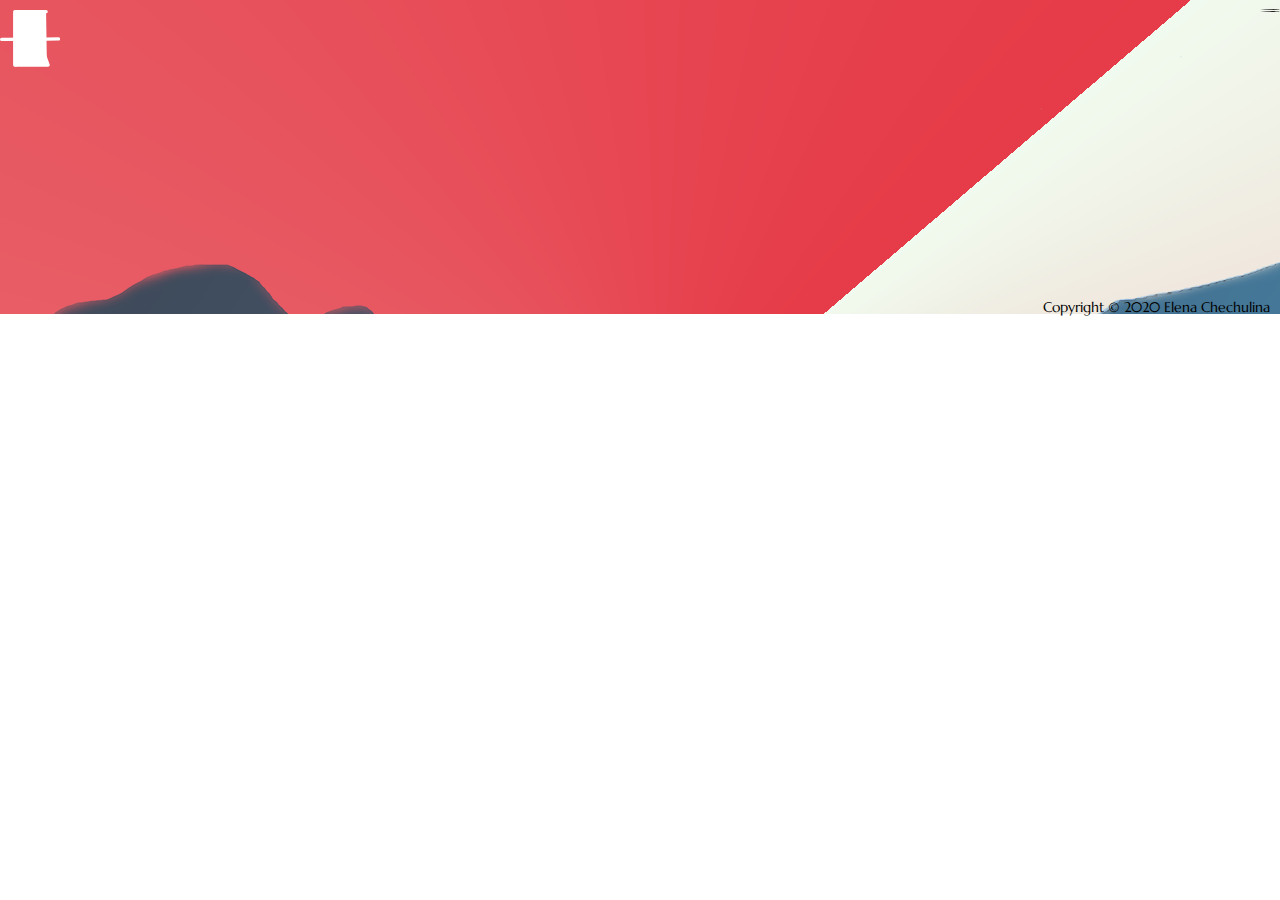
==== commit e50a08f5: "debugging burger menu" ====
--- a/index.html
+++ b/index.html
@@ -16,41 +16,47 @@
         <header class="navHeader">
 
             <div class="logo">
-				<svg id="logo_white" xmlns="http://www.w3.org/2000/svg" viewBox="0 0 97.04 51.66">
+                <svg id="logo_mini" xmlns="http://www.w3.org/2000/svg" viewBox="0 0 17.96 16.98">
                     <defs>
                       <style>
+                        .cls-1, .cls-2 {
+                          fill: none;
+                          stroke: #fff;
+                          stroke-linecap: round;
+                        }
+                  
                         .cls-1 {
-                          fill: #fff;
+                          stroke-linejoin: round;
+                        }
+                  
+                        .cls-2 {
+                          stroke-miterlimit: 10;
                         }
                       </style>
                     </defs>
-                    <g id="left_bracket">
-                      <path class="cls-1" d="M10.14,2.15c2.16.08,4.31.16,6.46.21s4.29.07,6.42,0,4.26-.14,6.37-.36a42,42,0,0,0,6.18-1L37,.63,37,2.15c.12,4,.15,8,.23,12l.08,12-.08,12c-.08,4-.1,8-.23,12l0,1.44-1.35-.26A89.1,89.1,0,0,0,23,49.88q-3.19-.15-6.41-.06t-6.44.35c2.1-.51,4.23-.91,6.37-1.21s4.31-.49,6.48-.59A73,73,0,0,1,36,49l-1.39,1.18c-.12-4-.15-8-.23-12l-.07-12,.07-12c.08-4,.11-8,.24-12L36.1,3.31A51.2,51.2,0,0,1,23,3.89c-2.17-.17-4.32-.39-6.46-.68S12.26,2.56,10.14,2.15Z"/>
-                    </g>
-                    <g id="right_bracket">
-                      <path class="cls-1" d="M86.82,2.15c-2,.44-4.13.82-6.21,1.11s-4.2.5-6.31.64a57.55,57.55,0,0,1-12.76-.6L63,2.15c.13,4,.15,8,.24,12l.08,12-.07,12c-.08,4-.11,8-.23,12L61.54,49a57.43,57.43,0,0,1,13.08-.45c2.16.15,4.31.37,6.45.64s4.27.61,6.39,1L81,50c-2.15,0-4.29,0-6.42,0s-4.26.14-6.37.35a47.6,47.6,0,0,0-6.22.94l-1.39.31,0-1.49c-.12-4-.15-8-.23-12l-.07-12,.08-12c.08-4,.11-8,.24-12l0-1.46L62,1A65.92,65.92,0,0,0,74.28,2.42c2.08.08,4.16.06,6.26,0S84.72,2.27,86.82,2.15Z"/>
-                    </g>
-                    <g id="middle_angle">
-                      <path class="cls-1" d="M37,51.6c.8-3.3,1.73-6.55,2.63-9.81l2.81-9.73c.91-3.24,1.89-6.46,2.71-9.71s1.66-6.48,2.18-9.72L49.35,0l.95,12.77a57.4,57.4,0,0,0,1.76,9.7c.79,3.25,1.77,6.47,2.71,9.71l3,9.69c1,3.24,2,6.48,2.87,9.76-1.51-3-2.89-6.14-4.25-9.25s-2.63-6.27-3.81-9.46-2.26-6.42-3.24-9.72a56,56,0,0,1-2-10.23l3,.14a94.2,94.2,0,0,1-2.41,10c-1,3.25-2,6.48-3.22,9.66S42.27,39.12,41,42.26,38.41,48.52,37,51.6Z"/>
-                    </g>
-                    <g id="crossbar">
-                      <path class="cls-1" d="M0,29.93c8.07-.82,16.17-1.5,24.28-2s16.24-.66,24.38-.64a209.56,209.56,0,0,1,24.41,1.07,140.64,140.64,0,0,1,24,4.75l-.06.3c-8.11-.73-16.14-1.5-24.19-2.07S56.7,30,48.61,29.7s-16.18-.39-24.28-.26S8.12,29.8,0,30.23Z"/>
-                    </g>
+                    <path id="right_bracket" class="cls-1" d="M13.8.5H4.42v16c3.65,0,5.83.05,9.62,0"/>
+                    <path id="middle_angle" class="cls-1" d="M4.69,16.46c2-6.14,3.86-12.12,4.86-16a127.67,127.67,0,0,0,4.85,16"/>
+                    <path id="crossbar" class="cls-1" d="M.5,8.81c5.78-.14,11.31,0,17-.16"/>
+                    <path id="ci" class="cls-2" d="M12,9.48c-3.34.71-5.24,6.44,1.81,6.22"/>
                   </svg>
-                       
+                              
 			</div>
-
             <nav id="mainNav">
-            <button id="button"></button>
-            <section id="burgerCon">
                 <h2 class="hidden">Main Navigation</h2>
-                        <ul class="burgerMenu">
-                            <li><a href="index.html">Info</a></li>
-                            <li><a href="portfolio.html">Portfolio</a></li>
-                            <li><a href="contact.html">Contact</a></li>
-                        </ul>
-            </section>
-            </nav>
+      
+                <button id="button"></button>
+      
+                <section id="burgerCon">
+                    <ul id="burgerMenu">
+                      <li><a href="index.html">Info</a></li>
+                      <li><a href="portfolio.html">Portfolio</a></li>
+                      <li><a href="contact.html">Contact</a></li>
+                      </ul>
+                      </section>
+                   
+              </nav>
+  
+        
         </header>
 
         <main>
@@ -201,6 +207,6 @@
         </footer>
     </div> 
     <script type="module" src="js/main.js"></script>
-    <script type="module" src="js/info.js"></script>
+
 </body>
 </html>--- a/css/master.css
+++ b/css/master.css
@@ -1 +1 @@
-@media screen and (min-width: 48em){.gallery{display:grid;grid-template-rows:1fr 1fr;grid-template-columns:1fr 1fr;grid-gap:5px;margin-top:5px}}@media screen and (min-width: 64em){.gallery{display:grid;grid-template-rows:1fr 1fr;grid-template-columns:1fr 1fr 1fr;grid-gap:5px;margin-top:5px}}body{font-family:"Marcellus",serif}.hidden{display:none}.container{background-image:url(../images/bcgrnd_5.png);background-repeat:no-repeat;background-position:center;background-attachment:fixed}.shaman{display:none}.copy{color:#000;text-align:right;font-size:14px;margin-top:50px;margin-right:10px}.mainHeader{margin-top:100px}.websiteName{color:#fff;font-family:"Marcellus",serif;font-size:30px;text-align:center}.position_1,.position_2{color:#fff;font-family:"Marcellus",serif;font-size:25px;text-align:center}.position_1{margin-top:20px}.content{display:flex;flex-direction:column;margin-top:40px}.info_1,.info_2,.info_3{color:#fff;font-family:"Marcellus",serif;font-size:20px;text-align:center;margin-left:40px;margin-right:40px}.info_1{margin-top:-250px}#mainNav{display:flex;flex-direction:column;margin-bottom:20px;margin-top:20px;margin-right:10px}#mainNav button{margin-left:auto;background:url(../images/menu.svg) center no-repeat;border:0px;width:50px;height:30px;transition:all 400ms ease}#mainNav li a{display:block;color:#fff;padding:10px 0;text-align:center;text-decoration:none;font-size:20px}#burgerCon{display:none;margin-top:20px}#burgerCon.slideToggle{display:block}.navHeader{display:flex;flex-direction:row;justify-content:space-between;height:200px}.logo{width:150px;margin-top:10px}#crossbar{animation:start 2s}@keyframes start{0%{opacity:0}100%{opacity:1}}.gallery{display:grid;grid-template-rows:1fr 1fr 1fr 1fr 1fr 1fr;grid-gap:10px;margin-top:10px}.pat1,.pat2,.pat3,.pat4,.pat5,.pat6{height:200px;background-repeat:no-repeat;background-position:center;text-align:center}.titlePort{font-size:30px;text-align:center;color:#fff;margin-top:-50px}.clicktoopen{border:0px;background:#fff;font-family:"Marcellus",serif;font-size:14px;cursor:pointer;height:30px;padding:4px 18px 4px 18px;border-radius:20px;position:relative;overflow:hidden}.click{color:#000;margin-top:150px;transition:all .2s ease-in-out}.click:hover{color:#1c191a;background-color:#b0dfdf;transform:scale(1.1)}form{display:flex;flex-direction:column;align-items:center}input[type=text],input[type=email]{padding:.7em;color:#fff;border:1px solid #fff;border-radius:0px;width:340px;background-color:transparent;font-size:17px;margin-top:10px}textarea{resize:none;width:360px;background:none;border:1px solid #fff;border-radius:0px;font-size:17px;color:#fff;margin-top:10px}.white::placeholder{color:#fff}.submit-wrapper{display:inline-block;margin-top:5px;padding:10px;border-radius:.5rem;border-color:#fff;border:1px solid #fff;cursor:pointer;font-size:1.2em;color:#fff}.submit-wrapper:hover{background-color:rgba(54,75,93,.5)}.submit-wrapper span{padding-right:0}.titleCont{font-family:"Marcellus",serif;font-size:30px;text-align:center;color:#fff}.contactText{font-family:"Marcellus",serif;font-size:20px;text-align:left;color:#fff;margin-left:40px}.appeal{font-size:20px;margin-top:30px;margin-right:40px}/*# sourceMappingURL=master.css.map */
+@media screen and (min-width: 48em){.gallery{display:grid;grid-template-rows:1fr 1fr;grid-template-columns:1fr 1fr;grid-gap:5px;margin-top:5px}}@media screen and (min-width: 64em){.gallery{display:grid;grid-template-rows:1fr 1fr;grid-template-columns:1fr 1fr 1fr;grid-gap:5px;margin-top:5px}}body{font-family:"Marcellus",serif;color:#fff}.hidden{display:none}.container{background-image:url(../images/bcgrnd_5.png);background-repeat:no-repeat;background-position:center;background-attachment:fixed}.shaman{display:none}.copy{color:#000;text-align:right;font-size:14px;margin-right:10px}.mainHeader{margin-top:100px}.websiteName{font-family:"Marcellus",serif;font-size:30px;text-align:center}.position_1,.position_2{font-family:"Marcellus",serif;font-size:25px;text-align:center}.position_1{margin-top:20px}.content{display:flex;flex-direction:column}.info_1,.info_2,.info_3{font-family:"Marcellus",serif;font-size:20px;text-align:center;margin-left:40px;margin-right:40px}.info_1{margin-top:-250px}#mainNav{display:flex;flex-direction:column;margin-bottom:20px}#mainNav button{margin-left:auto;background:url(../images/menu.svg) center no-repeat;border:0px;width:20px;height:20px;transition:all 400ms ease}#mainNav button.expanded{-webkit-transform:rotate(90deg);-ms-transform:rotate(90deg);transform:rotate(90deg)}#mainNav li a{display:block;padding:10px 0;text-align:center}#mainNav li:last-child{margin-bottom:10px}#mainNav li:hover{background-color:#efefef}#burgerCon{display:none;margin-top:20px}#burgerCon.slideToggle{display:block}.navHeader{display:flex;flex-direction:row;justify-content:space-between;height:200px}#logo_mini{width:20%;margin-top:10px}#crossbar{animation:start 2s}@keyframes start{0%{opacity:0}100%{opacity:1}}.titlePort{font-size:30px;text-align:center;margin-top:-50px}.gallery{display:flex;flex-direction:column;align-items:center;padding:10px}.clicktoopen{border:0px;background:#fff;font-family:"Marcellus",serif;font-size:14px;cursor:pointer;height:30px;padding:4px 18px 4px 18px;border-radius:20px;position:relative;overflow:hidden}.click{color:#000;margin-top:150px;transition:all .2s ease-in-out}.click:hover{color:#1c191a;background-color:#b0dfdf;transform:scale(1.1)}form{display:flex;flex-direction:column;align-items:center}input[type=text],input[type=email]{padding:.7em;color:#fff;border:1px solid #fff;border-radius:0px;width:340px;background-color:transparent;font-size:17px;margin-top:10px}textarea{resize:none;width:360px;background:none;border:1px solid #fff;border-radius:0px;font-size:17px;color:#fff;margin-top:10px}.white::placeholder{color:#fff}.submit-wrapper{display:inline-block;margin-top:5px;padding:10px;border-radius:.5rem;border-color:#fff;border:1px solid #fff;cursor:pointer;font-size:1.2em;color:#fff}.submit-wrapper:hover{background-color:rgba(54,75,93,.5)}.submit-wrapper span{padding-right:0}.lightbox{display:none;position:absolute;top:0;bottom:0;width:100%;background-color:#457b9d;z-index:200}.lightbox span{color:#fff;font-size:2em;cursor:pointer}.show-lightbox{display:block}.titleCont{font-family:"Marcellus",serif;font-size:30px;text-align:center}.contactText{font-family:"Marcellus",serif;font-size:20px;text-align:left;margin-left:40px}.appeal{font-size:20px;margin-top:30px;margin-right:40px}/*# sourceMappingURL=master.css.map */
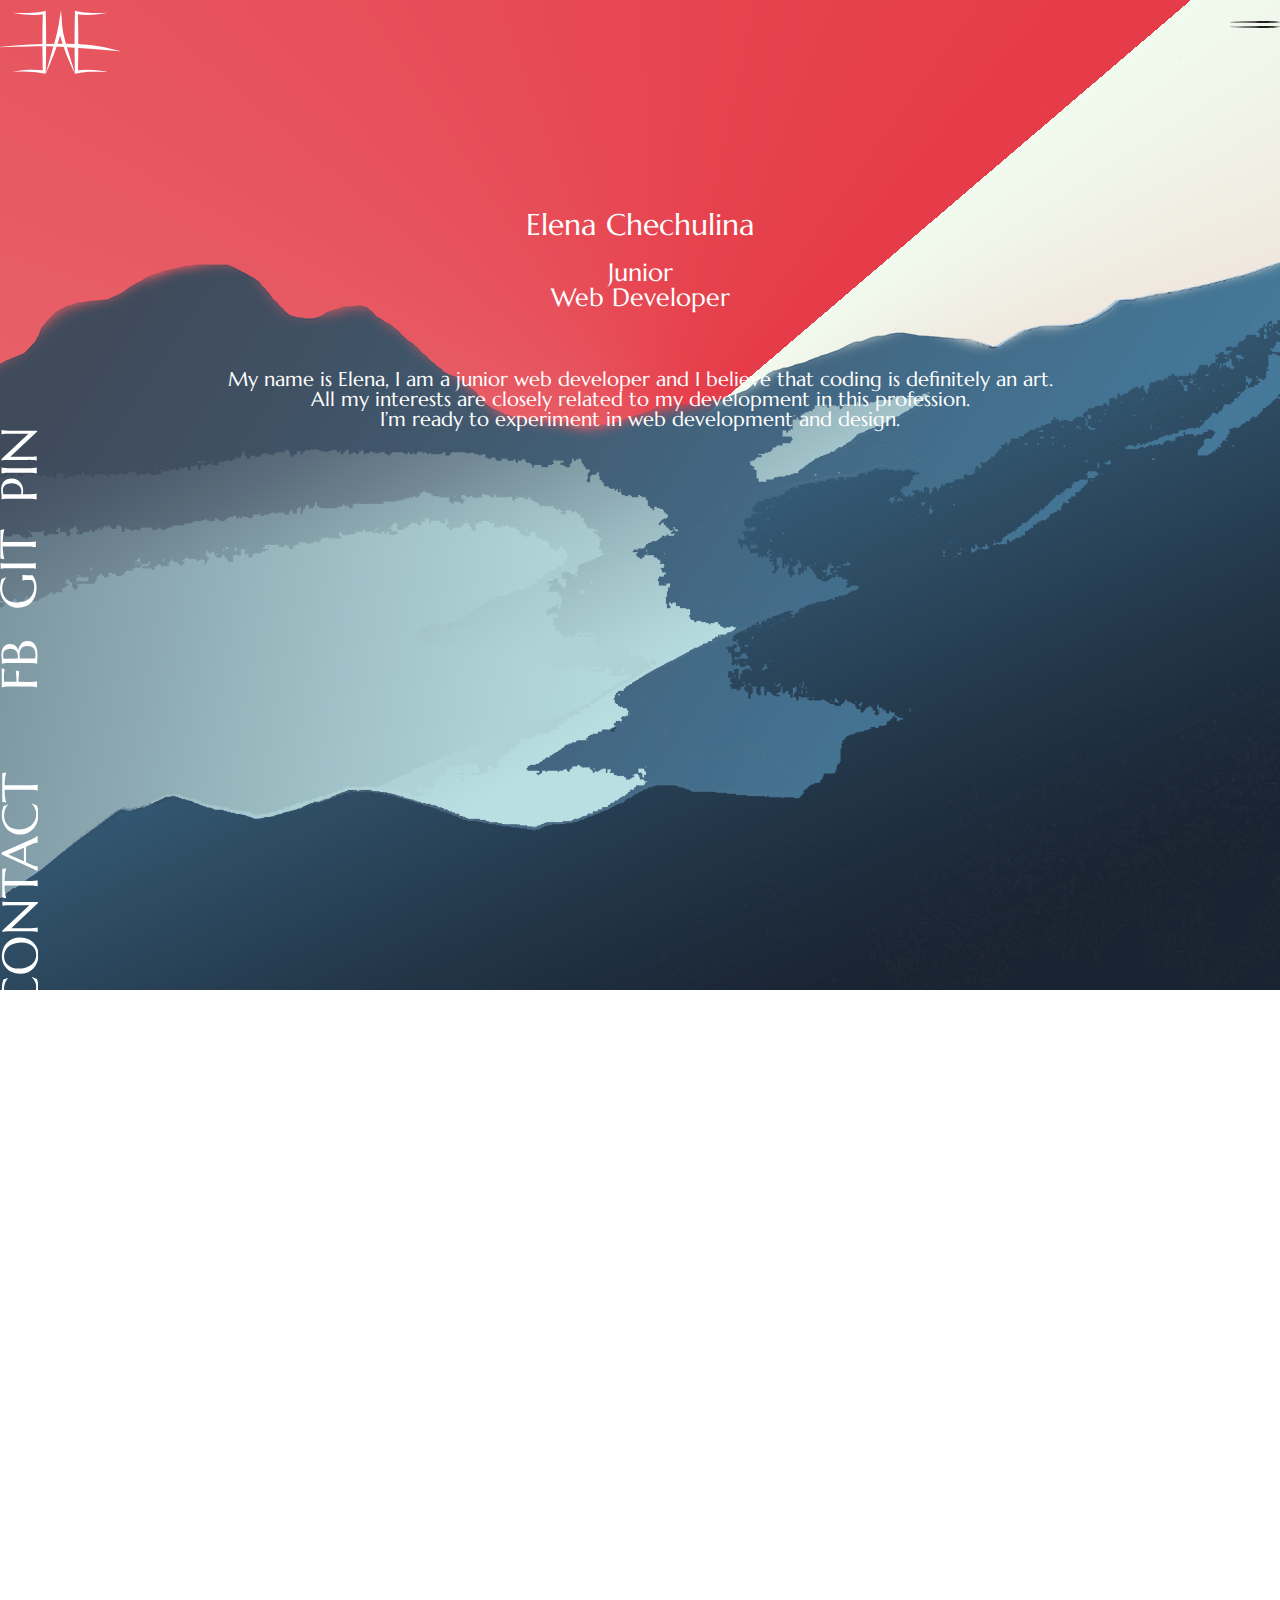
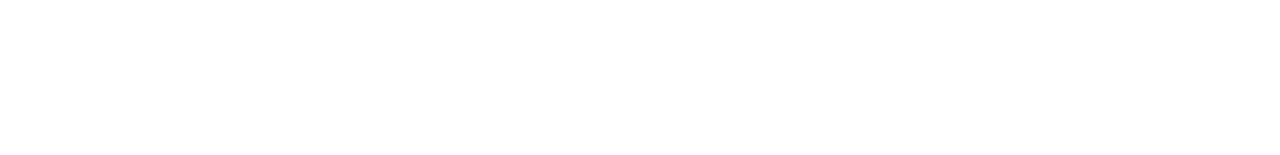
==== commit 5f8c3b7b: "updating index.html styles" ====
--- a/index.html
+++ b/index.html
@@ -12,35 +12,35 @@
 <body>
     <div class="container">
         <h1 class="hidden">Container</h1>
-
+        <div class="animation">  
         <header class="navHeader">
 
             <div class="logo">
-                <svg id="logo_mini" xmlns="http://www.w3.org/2000/svg" viewBox="0 0 17.96 16.98">
+           	      	
+                <svg id="logo_mini" xmlns="http://www.w3.org/2000/svg" viewBox="0 0 97.04 51.66">
                     <defs>
                       <style>
-                        .cls-1, .cls-2 {
-                          fill: none;
-                          stroke: #fff;
-                          stroke-linecap: round;
-                        }
-                  
                         .cls-1 {
-                          stroke-linejoin: round;
-                        }
-                  
-                        .cls-2 {
-                          stroke-miterlimit: 10;
+                          fill: #fff;
                         }
                       </style>
                     </defs>
-                    <path id="right_bracket" class="cls-1" d="M13.8.5H4.42v16c3.65,0,5.83.05,9.62,0"/>
-                    <path id="middle_angle" class="cls-1" d="M4.69,16.46c2-6.14,3.86-12.12,4.86-16a127.67,127.67,0,0,0,4.85,16"/>
-                    <path id="crossbar" class="cls-1" d="M.5,8.81c5.78-.14,11.31,0,17-.16"/>
-                    <path id="ci" class="cls-2" d="M12,9.48c-3.34.71-5.24,6.44,1.81,6.22"/>
+                    <g id="left_bracket">
+                      <path class="cls-1" d="M10.14,2.15c2.16.08,4.31.16,6.46.21s4.29.07,6.42,0,4.26-.14,6.37-.36a42,42,0,0,0,6.18-1L37,.63,37,2.15c.12,4,.15,8,.23,12l.08,12-.08,12c-.08,4-.1,8-.23,12l0,1.44-1.35-.26A89.1,89.1,0,0,0,23,49.88q-3.19-.15-6.41-.06t-6.44.35c2.1-.51,4.23-.91,6.37-1.21s4.31-.49,6.48-.59A73,73,0,0,1,36,49l-1.39,1.18c-.12-4-.15-8-.23-12l-.07-12,.07-12c.08-4,.11-8,.24-12L36.1,3.31A51.2,51.2,0,0,1,23,3.89c-2.17-.17-4.32-.39-6.46-.68S12.26,2.56,10.14,2.15Z"/>
+                    </g>
+                    <g id="right_bracket">
+                      <path class="cls-1" d="M86.82,2.15c-2,.44-4.13.82-6.21,1.11s-4.2.5-6.31.64a57.55,57.55,0,0,1-12.76-.6L63,2.15c.13,4,.15,8,.24,12l.08,12-.07,12c-.08,4-.11,8-.23,12L61.54,49a57.43,57.43,0,0,1,13.08-.45c2.16.15,4.31.37,6.45.64s4.27.61,6.39,1L81,50c-2.15,0-4.29,0-6.42,0s-4.26.14-6.37.35a47.6,47.6,0,0,0-6.22.94l-1.39.31,0-1.49c-.12-4-.15-8-.23-12l-.07-12,.08-12c.08-4,.11-8,.24-12l0-1.46L62,1A65.92,65.92,0,0,0,74.28,2.42c2.08.08,4.16.06,6.26,0S84.72,2.27,86.82,2.15Z"/>
+                    </g>
+                    <g id="middle_angle">
+                      <path class="cls-1" d="M37,51.6c.8-3.3,1.73-6.55,2.63-9.81l2.81-9.73c.91-3.24,1.89-6.46,2.71-9.71s1.66-6.48,2.18-9.72L49.35,0l.95,12.77a57.4,57.4,0,0,0,1.76,9.7c.79,3.25,1.77,6.47,2.71,9.71l3,9.69c1,3.24,2,6.48,2.87,9.76-1.51-3-2.89-6.14-4.25-9.25s-2.63-6.27-3.81-9.46-2.26-6.42-3.24-9.72a56,56,0,0,1-2-10.23l3,.14a94.2,94.2,0,0,1-2.41,10c-1,3.25-2,6.48-3.22,9.66S42.27,39.12,41,42.26,38.41,48.52,37,51.6Z"/>
+                    </g>
+                    <g id="crossbar">
+                      <path class="cls-1" d="M0,29.93c8.07-.82,16.17-1.5,24.28-2s16.24-.66,24.38-.64a209.56,209.56,0,0,1,24.41,1.07,140.64,140.64,0,0,1,24,4.75l-.06.3c-8.11-.73-16.14-1.5-24.19-2.07S56.7,30,48.61,29.7s-16.18-.39-24.28-.26S8.12,29.8,0,30.23Z"/>
+                    </g>
                   </svg>
-                              
-			</div>
+  
+            </div>
+            
             <nav id="mainNav">
                 <h2 class="hidden">Main Navigation</h2>
       
@@ -55,126 +55,123 @@
                       </section>
                    
               </nav>
-  
-        
+
         </header>
 
         <main>
-            <header class="mainHeader">
-                <p class="websiteName"></p>
-                <p class="position_1"></p>
-                <p class="position_2"></p>
+                           <header class="mainHeader">
+                <h2 class="myName">Elena Chechulina</h2>
+                <h2 class="job_title_1">Junior</h2>
+                <h2 class="job_title_2">Web Developer</h2>
             </header>
 
             <div class="content">
-               
-                
                 <section class="about">
                     <h2 class="hidden">About</h2>
                     <article class="about_content"></article>
                     <h2 class="hidden">About</h2>
-                    <p class="info_1"></p>
-                    <p class="info_2"></p>
-                    <p class="info_3"></p>
+                    <p class="descrip_1">My name is Elena, I am a junior web developer and I believe that coding is definitely an art.</p>
+                    <p class="descrip_2">All my interests are closely related to my development in this profession.</p>
+                    <p class="descrip_3">I’m ready to experiment in web development and design.</p>
 
                 </section>
 
-                <div class="shaman">
+                <div class="magician">
                     <svg xmlns="http://www.w3.org/2000/svg" viewBox="0 0 888.92 1315.16">
                         <defs>
-                        <style>
+                          <style>
                             .cls-1, .cls-2 {
-                            fill: #fff;
+                              fill: #fff;
                             }
-                    
+                      
                             .cls-2 {
-                            stroke: #fff;
-                            stroke-miterlimit: 10;
+                              stroke: #fff;
+                              stroke-miterlimit: 10;
                             }
-                        </style>
+                          </style>
                         </defs>
-                        <g id="shaman">
-                        <path id="body" class="cls-1" d="M716.13,1495c105.48-79.49,143-185,64.63-335.09l-27.24,16.19c69.08,161.12-23.11,297.7-110.67,239.88-9.19-17.24-13.64-34.43-11.59-51.57l-21,4.63c4.74,13.85-1.56,27.25-14.42,40.39-103.47,67.74-169.89-159.5-59.13-249.52l-16-19.71c-58.87,55.37-108.08,115.4-68.4,218.34,14.46,47.16,48.06,85.91,84.2,123.53,11.27,14.09,13.16,28,4.31,41.66-139,417.37-112.62,326.37-113.38,414.26,107.67,22.8,192.61,21.54,304.94,1.09-33.64-192.08-69-313-58-401C681.3,1514.6,695.47,1500.61,716.13,1495Zm-19.08,417.18c-81.95,18.27-160.64,20.16-234.93,0,24.28-148.73,61.48-281.87,115.3-395,23.07,8.69,46.86,5.81,64.53.39C649.49,1658.74,668.62,1789.59,697.05,1912.13Z" transform="translate(-201.91 -710.12)"/>
-                        <path id="head" class="cls-2" d="M637.87,1254.92a171.48,171.48,0,0,0-29.29,26.31c-28.86,32.26-46.87,74-29,91.7,20.87,20.68,111.85-36.19,111.85-36.19C719.32,1325.46,722.64,1231.48,637.87,1254.92Zm44.33,79.24c.35-32.14-5.57-50.65-23.86-67.41C695.15,1260.51,700.77,1285.31,682.2,1334.16Z" transform="translate(-201.91 -710.12)"/>
-                        <g id="fold5">
+                        <g id="magician">
+                          <path id="body" class="cls-1" d="M716.13,1495c105.48-79.49,143-185,64.63-335.09l-27.24,16.19c69.08,161.12-23.11,297.7-110.67,239.88-9.19-17.24-13.64-34.43-11.59-51.57l-21,4.63c4.74,13.85-1.56,27.25-14.42,40.39-103.47,67.74-169.89-159.5-59.13-249.52l-16-19.71c-58.87,55.37-108.08,115.4-68.4,218.34,14.46,47.16,48.06,85.91,84.2,123.53,11.27,14.09,13.16,28,4.31,41.66-139,417.37-112.62,326.37-113.38,414.26,107.67,22.8,192.61,21.54,304.94,1.09-33.64-192.08-69-313-58-401C681.3,1514.6,695.47,1500.61,716.13,1495Zm-19.08,417.18c-81.95,18.27-160.64,20.16-234.93,0,24.28-148.73,61.48-281.87,115.3-395,23.07,8.69,46.86,5.81,64.53.39C649.49,1658.74,668.62,1789.59,697.05,1912.13Z" transform="translate(-201.91 -710.12)"/>
+                          <path id="head" class="cls-2" d="M637.87,1254.92a171.48,171.48,0,0,0-29.29,26.31c-28.86,32.26-46.87,74-29,91.7,20.87,20.68,111.85-36.19,111.85-36.19C719.32,1325.46,722.64,1231.48,637.87,1254.92Zm44.33,79.24c.35-32.14-5.57-50.65-23.86-67.41C695.15,1260.51,700.77,1285.31,682.2,1334.16Z" transform="translate(-201.91 -710.12)"/>
+                          <g id="fold5">
                             <path class="cls-1" d="M477.56,1893.85c16.65,1.49,33.22,2.9,49.78,3.63,4.14.21,8.26.45,12.4.52l6.19.17,3.09.08h3.1l6.17.09c2.06,0,4.11.07,6.17,0,4.11-.07,8.21,0,12.31-.19s8.19-.33,12.26-.71l6.1-.61c2-.2,4.06-.37,6.08-.65,8.09-.94,16.13-1.48,24.21-1.76,4-.13,8.1-.19,12.15-.36,2,0,4.07-.1,6.12-.1s4.08-.15,6.14-.18c4.13,0,8.24-.2,12.45-.16s8.42-.14,12.86.21l.58,1.92a98.57,98.57,0,0,1-23.21,11.9c-2,.74-4.07,1.47-6.14,2.14s-4.14,1.18-6.23,1.75c-1,.3-2.09.55-3.14.81s-2.09.53-3.15.74l-6.34,1.22a119.16,119.16,0,0,1-25.63,1.66c-4.29-.13-8.55-.55-12.8-.82-2.13-.1-4.25-.35-6.37-.52s-4.24-.34-6.35-.49c-4.24-.29-8.45-.78-12.66-1.17-2.11-.18-4.2-.45-6.3-.71l-6.29-.78-3.14-.42-3.12-.5-6.25-1c-4.17-.63-8.3-1.43-12.44-2.19-16.52-3.2-32.87-7-49-11.6Z" transform="translate(-201.91 -710.12)"/>
-                        </g>
-                        <g id="fold1">
+                          </g>
+                          <g id="fold1">
                             <path class="cls-1" d="M580,1533.22c-5.71,15.31-11.17,30.69-16,46.25q-3.71,11.65-7,23.4t-6.29,23.57q-2.88,11.85-5.18,23.81c-1.57,8-3.19,15.9-4.91,23.83l-5.08,23.83c-.46,2-.78,4-1.23,6l-1.29,6c-.86,4-1.66,8-2.68,12l-.8-.08c-.17-4.12-.18-8.23-.15-12.35s.27-8.23.58-12.33c.15-2.05.31-4.1.52-6.15s.36-4.1.61-6.14c.51-4.08,1-8.17,1.66-12.23a244.52,244.52,0,0,1,5.05-24.14c1.1-4,2.1-8,3.28-11.89s2.2-7.91,3.44-11.83q3.48-11.8,7.39-23.47t8.32-23.14c5.89-15.28,12.17-30.4,19.06-45.23Z" transform="translate(-201.91 -710.12)"/>
-                        </g>
-                        <g id="fold4">
+                          </g>
+                          <g id="fold4">
                             <path class="cls-1" d="M623.06,1534.16c-.22,16.34-.18,32.66.53,48.95.1,4.08.37,8.14.57,12.21s.5,8.13.78,12.19.61,8.11.95,12.17.76,8.09,1.19,12.14,1,8.07,1.5,12.09,1.18,8,1.82,12,1.28,8,1.87,12c.28,2,.56,4,.89,6l.88,6,3.55,24.12c.26,2,.65,4,.94,6l.9,6.06c.59,4,1.27,8.08,1.72,12.18l-.77.22c-1.62-3.8-3.09-7.64-4.5-11.52s-2.66-7.8-3.78-11.76c-2.31-7.9-4.33-15.9-5.94-24-.77-4-1.58-8.08-2.13-12.16s-1.13-8.16-1.49-12.26-.75-8.19-1-12.3-.64-8.19-.83-12.3-.52-8.2-.66-12.3-.36-8.2-.41-12.3-.17-8.21-.13-12.31,0-8.2.09-12.29c.36-16.39,1.17-32.75,2.67-49.05Z" transform="translate(-201.91 -710.12)"/>
-                        </g>
-                        <g id="fold2">
+                          </g>
+                          <g id="fold2">
                             <path class="cls-1" d="M596.6,1533.18q-2.36,11.27-4.61,22.52c-1.45,7.52-2.84,15-4.12,22.58s-2.53,15.08-3.63,22.63-2.18,15.11-3.09,22.68-1.56,15.17-2.1,22.77-1.26,15.16-2.1,22.72c-.24,1.89-.43,3.78-.62,5.67l-.64,5.68c-.46,3.78-.8,7.57-1.32,11.37-.26,1.89-.39,3.79-.65,5.69l-.72,5.71c-.5,3.81-.92,7.63-1.61,11.47h-.9c-.67-3.83-1.16-7.67-1.6-11.52s-.68-7.71-.84-11.58c-.38-7.72-.38-15.46-.07-23.17a214.25,214.25,0,0,1,2.21-23.05c1.17-7.63,2.52-15.23,3.84-22.82s2.77-15.15,4.32-22.68,3.31-15,5.12-22.5,3.8-14.89,5.82-22.29l3.12-11.09,3.32-11Z" transform="translate(-201.91 -710.12)"/>
-                        </g>
-                        <g id="fold3">
+                          </g>
+                          <g id="fold3">
                             <path class="cls-1" d="M609.82,1535.85l-1.63,23c-.49,7.65-.94,15.29-1.26,22.94-.22,3.82-.35,7.65-.5,11.47s-.26,7.64-.35,11.46l-.17,5.73-.08,5.73-.09,5.72v5.73l0,5.72L606,1639l.19,5.71.31,5.7.5,11.39.34,11.39c0,3.8.2,7.59.3,11.39s.27,7.6.33,11.42l.07,2.87c0,.95.11,1.9.13,2.85l.19,5.75c.09,3.84.35,7.66.3,11.56l-.88.17c-1.3-3.66-2.46-7.38-3.49-11.12s-1.94-7.53-2.61-11.35-1.47-7.62-2-11.46l-.76-5.77c-.25-1.92-.39-3.85-.59-5.78l-.47-5.79c-.13-1.93-.17-3.87-.26-5.8s-.08-3.87-.13-5.8l.09-5.8.17-5.8L598,1639l.26-5.78.31-5.78.3-5.78.39-5.76.39-5.77.48-5.75c.33-3.84.68-7.67,1.09-11.49s.78-7.66,1.24-11.47c.9-7.64,1.93-15.26,3-22.87l1.66-11.4,1.83-11.37Z" transform="translate(-201.91 -710.12)"/>
-                        </g>
-                        <path id="circle_out" class="cls-2" d="M581,1733.29c-106.27,0-112.87,147.08,0,154C686.83,1881.3,686.83,1749.2,581,1733.29Zm-4.06,138.48c-84.52-4.51-73.15-103.77-7.75-120.84C668.87,1747.68,661.44,1871.77,576.94,1871.77Z" transform="translate(-201.91 -710.12)"/>
-                        <path id="sun" class="cls-2" d="M626.87,1814.17c-11-5.45-10.64-11.64,0-18.49-11.22-2-17.54-7.38-11.72-21.19-12.07,5-17.59,2.86-13.23-9.92-9.54,11.37-16.32,12.07-18.38-5.42-8.58,18-15.23,16.71-20.7,3.61-1.86,11.49-6.42,15.78-14.89,9.68,3,9.23-3.94,11.64-12.62,12.87,7.45,5.48,4,13-5.47,21.65,7.09,1.24,6.28,6.63,0,14.88,12,1.89,15.82,10,9.34,25.7,10.68-6.78,16.41-.4,20.48,10.37,7.86-12.69,16.92-8.68,26.61,4.06-2.94-10.23,19.44-16.39,22.86-13.49,1.52-6,7.36-20.4,15.13-15.37C614,1826.09,616.88,1819.9,626.87,1814.17ZM577,1844.87c-46.91-2.5-40.59-57.59-4.3-67.07C628,1776,623.86,1844.87,577,1844.87Z" transform="translate(-201.91 -710.12)"/>
-                        <path id="circle_inner" class="cls-2" d="M574.88,1783.75c45.52-1.49,42.13,55.17,3.54,55.17C539.83,1836.86,545,1791.54,574.88,1783.75Z" transform="translate(-201.91 -710.12)"/>
-                        <path id="left_foot" class="cls-1" d="M427.33,1937.16c4.94,20.84,2.07,38.51-6.85,53.73-117.46,36.43-70.38,41.24,3.43,26.85,20.94-2.07,34.16-8.72,31.23-24.93q-13.53-24,7.75-48Z" transform="translate(-201.91 -710.12)"/>
-                        <path id="right_foot" class="cls-1" d="M732.62,1936.39c-4.94,20.84-2.07,38.51,6.84,53.73,117.46,36.43,70.38,41.24-3.42,26.85-20.95-2.07-34.17-8.72-31.24-24.93q13.55-24-7.75-48Z" transform="translate(-201.91 -710.12)"/>
-                        <g id="hair1">
+                          </g>
+                          <path id="circle_out" class="cls-2" d="M581,1733.29c-106.27,0-112.87,147.08,0,154C686.83,1881.3,686.83,1749.2,581,1733.29Zm-4.06,138.48c-84.52-4.51-73.15-103.77-7.75-120.84C668.87,1747.68,661.44,1871.77,576.94,1871.77Z" transform="translate(-201.91 -710.12)"/>
+                          <path id="sun" class="cls-2" d="M626.87,1814.17c-11-5.45-10.64-11.64,0-18.49-11.22-2-17.54-7.38-11.72-21.19-12.07,5-17.59,2.86-13.23-9.92-9.54,11.37-16.32,12.07-18.38-5.42-8.58,18-15.23,16.71-20.7,3.61-1.86,11.49-6.42,15.78-14.89,9.68,3,9.23-3.94,11.64-12.62,12.87,7.45,5.48,4,13-5.47,21.65,7.09,1.24,6.28,6.63,0,14.88,12,1.89,15.82,10,9.34,25.7,10.68-6.78,16.41-.4,20.48,10.37,7.86-12.69,16.92-8.68,26.61,4.06-2.94-10.23,19.44-16.39,22.86-13.49,1.52-6,7.36-20.4,15.13-15.37C614,1826.09,616.88,1819.9,626.87,1814.17ZM577,1844.87c-46.91-2.5-40.59-57.59-4.3-67.07C628,1776,623.86,1844.87,577,1844.87Z" transform="translate(-201.91 -710.12)"/>
+                          <path id="circle_inner" class="cls-2" d="M574.88,1783.75c45.52-1.49,42.13,55.17,3.54,55.17C539.83,1836.86,545,1791.54,574.88,1783.75Z" transform="translate(-201.91 -710.12)"/>
+                          <path id="left_foot" class="cls-1" d="M427.33,1937.16c4.94,20.84,2.07,38.51-6.85,53.73-117.46,36.43-70.38,41.24,3.43,26.85,20.94-2.07,34.16-8.72,31.23-24.93q-13.53-24,7.75-48Z" transform="translate(-201.91 -710.12)"/>
+                          <path id="right_foot" class="cls-1" d="M732.62,1936.39c-4.94,20.84-2.07,38.51,6.84,53.73,117.46,36.43,70.38,41.24-3.42,26.85-20.95-2.07-34.17-8.72-31.24-24.93q13.55-24-7.75-48Z" transform="translate(-201.91 -710.12)"/>
+                          <g id="hair1">
                             <path class="cls-1" d="M685.66,1331.8a176.79,176.79,0,0,1,16.13,9.89l3.87,2.75,3.81,2.83,3.72,3,3.65,3.06c1.21,1,2.42,2.07,3.67,3.07l3.69,3.08c1.19,1.07,2.34,2.19,3.42,3.37a44.92,44.92,0,0,1,3,3.77c.88,1.34,1.74,2.7,2.55,4.09s1.52,2.86,2.19,4.34,1.24,3,1.76,4.6a35.85,35.85,0,0,1,1.16,5l-.9.64a36.77,36.77,0,0,1-4.31-2.61c-1.36-.91-2.63-1.86-3.86-2.84s-2.45-2-3.6-3-2.3-2-3.4-3.1a49.61,49.61,0,0,1-6-6.86l-2.71-3.71c-.92-1.23-1.88-2.42-2.86-3.6l-3-3.47-3.09-3.41-3.11-3.41-3.18-3.36c-4.25-4.5-8.71-8.83-13.21-13.19Z" transform="translate(-201.91 -710.12)"/>
-                        </g>
-                        <g id="hair2">
+                          </g>
+                          <g id="hair2">
                             <path class="cls-1" d="M675.55,1346.06c4.62,5.46,8.92,11.2,13.06,17.06q3,4.44,6,9t5.57,9.26c1.79,3.12,3.71,6.2,5.53,9.34a53.46,53.46,0,0,1,2.44,4.84c.73,1.66,1.32,3.37,1.88,5.09a72.15,72.15,0,0,1,2.39,10.66q.36,2.74.5,5.53a40.46,40.46,0,0,1-.16,5.7l-1,.34a45.78,45.78,0,0,1-3.54-4.4c-1.1-1.48-2.09-3-3-4.5-1.93-3-3.67-6.08-5.28-9.18a64.15,64.15,0,0,1-4.06-9.63c-1.09-3.32-2.18-6.67-3.51-9.92s-2.69-6.48-4.12-9.69-2.81-6.46-4.3-9.66c-2.91-6.44-6.05-12.8-9.2-19.2Z" transform="translate(-201.91 -710.12)"/>
-                        </g>
-                        <g id="hair3">
+                          </g>
+                          <g id="hair3">
                             <path class="cls-1" d="M681.7,1337.14c4.93,3.75,9.62,7.79,14.23,12q3.41,3.17,6.74,6.43t6.44,6.77c2.09,2.31,4.34,4.51,6.48,6.81a44.52,44.52,0,0,1,3,3.64,42.09,42.09,0,0,1,2.48,4c.73,1.4,1.43,2.81,2.07,4.26s1.19,2.94,1.7,4.46.91,3.08,1.26,4.68a32,32,0,0,1,.65,5l-1,.55a36.71,36.71,0,0,1-4-2.94c-1.25-1-2.41-2.07-3.54-3.14s-2.21-2.17-3.25-3.28-2.05-2.24-3-3.39a45.42,45.42,0,0,1-5.14-7.37l-2.23-4c-.76-1.31-1.56-2.59-2.38-3.86q-2.51-3.78-5.13-7.5t-5.25-7.48c-3.52-5-7.22-9.88-10.89-14.83Z" transform="translate(-201.91 -710.12)"/>
-                        </g>
-                        <g id="hair4">
+                          </g>
+                          <g id="hair4">
                             <path class="cls-1" d="M678.68,1342.73c16.53,22,30.71,44.09,39.46,66.14" transform="translate(-201.91 -710.12)"/>
                             <path class="cls-1" d="M679.12,1342.4c4.56,4.63,8.88,9.48,13.12,14.42q3.13,3.75,6.19,7.57t5.87,7.85c1.9,2.66,4,5.24,5.9,7.92a40,40,0,0,1,4.76,8.65,56.31,56.31,0,0,1,2.9,9.57c.33,1.65.57,3.34.74,5a34,34,0,0,1,0,5.25l-1,.41a42.06,42.06,0,0,1-3.65-3.67c-1.14-1.24-2.16-2.51-3.18-3.78-2-2.54-3.87-5.13-5.6-7.77a53.19,53.19,0,0,1-4.47-8.32c-1.24-2.91-2.46-5.87-3.93-8.69s-2.95-5.65-4.49-8.45-3-5.65-4.6-8.45c-3.08-5.64-6.31-11.23-9.47-16.89Z" transform="translate(-201.91 -710.12)"/>
-                        </g>
+                          </g>
                         </g>
                         <g id="tambourine">
-                        <g id="inner_path">
+                          <g id="inner_path">
                             <path class="cls-1" d="M643.58,906.65c3.84.41,7.69.7,11.53,1.2s7.67,1,11.48,1.68c7.65,1.2,15.23,2.92,22.75,4.88,15,4.11,29.67,9.8,43.15,18a119.92,119.92,0,0,1,19,14.08,103.85,103.85,0,0,1,15.71,18,95.88,95.88,0,0,1,11,21.41,94,94,0,0,1,5.23,23.62c1.55,16.15-1.11,32.54-6.76,47.67A117.36,117.36,0,0,1,766,1078.87a127.47,127.47,0,0,1-14.78,19.25,122.77,122.77,0,0,1-39.41,28.35A118.73,118.73,0,0,1,664,1137h-.37l-.41,0c-6.83-.73-13.67-1.55-20.48-2.85a188.55,188.55,0,0,1-20.3-4.81l-5-1.57c-1.66-.57-3.32-1.18-5-1.78s-3.3-1.27-4.93-1.94-3.28-1.34-4.88-2.14A111,111,0,0,1,584,1111.13a93,93,0,0,1-16.24-14.78,79.81,79.81,0,0,1-12.1-18.7,85.53,85.53,0,0,1-7.28-43.43,114.33,114.33,0,0,1,12-41.51,132.6,132.6,0,0,1,25.25-34.61,119.45,119.45,0,0,1,35.56-24.52,94.71,94.71,0,0,1,43.3-8.23l.76,0,.69.15c5.85,1.31,11.68,2.82,17.42,4.69a161,161,0,0,1,16.95,6.66,120.78,120.78,0,0,1,30.8,20.36,92.62,92.62,0,0,1,22.13,30.61,77.68,77.68,0,0,1,5.53,18.53,75.15,75.15,0,0,1,1,9.72,73,73,0,0,1-.35,9.8,69.16,69.16,0,0,1-14.61,36A74.24,74.24,0,0,1,731,1075.52a85,85,0,0,1-16.56,9.57,108.19,108.19,0,0,1-36.14,8.49,153.49,153.49,0,0,1-18.2,0c-6-.36-12-1.11-17.87-2l-.81-.13-.69-.25a123.27,123.27,0,0,1-12.33-5.17,96.09,96.09,0,0,1-11.7-6.89,71.86,71.86,0,0,1-19.54-19.7,60.54,60.54,0,0,1-6.2-54.57,63.87,63.87,0,0,1,15.25-23.41,65.93,65.93,0,0,1,23.5-14.65,73.16,73.16,0,0,1,26.94-4.2,91.93,91.93,0,0,1,26.19,4.77l.47.16.27.13c3.84,1.84,7.67,3.72,11.38,5.94,1.87,1,3.68,2.27,5.5,3.43s3.6,2.46,5.31,3.85c6.92,5.36,13.33,12,17.64,20.38a40.16,40.16,0,0,1,3.64,27.87,41.47,41.47,0,0,1-5.58,13,47.42,47.42,0,0,1-9.08,10.35,55.91,55.91,0,0,1-50.41,11.26,60.63,60.63,0,0,1-23.12-12,79.81,79.81,0,0,1-9.21-9,100.47,100.47,0,0,1-7.59-10.19l-.63-1,0-1a68.17,68.17,0,0,1,1-14.16,45.8,45.8,0,0,1,5-13.52,35.6,35.6,0,0,1,9.58-10.94,12.24,12.24,0,0,1,1.51-1l1.55-1c1.06-.62,2.18-1.12,3.26-1.67s2.27-.91,3.44-1.25l1.76-.47c.3-.08.59-.17.88-.23l.9-.15a31.52,31.52,0,0,1,26.83,7.42,35.61,35.61,0,0,1,8.41,11.17,45.51,45.51,0,0,1,3.95,13.18l0,.17v.09a24.29,24.29,0,0,1-1.14,5.51,19.7,19.7,0,0,1-2.45,5,14,14,0,0,1-4,3.94,13.09,13.09,0,0,1-5.26,1.87,22.83,22.83,0,0,1-10.68-1.45,55.76,55.76,0,0,1-9.59-4.63,56,56,0,0,0,9.8,4,22.1,22.1,0,0,0,10.24.79,11.48,11.48,0,0,0,4.57-1.93,12.32,12.32,0,0,0,3.3-3.63,20.2,20.2,0,0,0,2.64-9.54l0,.26a44.42,44.42,0,0,0-4.35-12.09,31.53,31.53,0,0,0-8-9.62,27.8,27.8,0,0,0-11.05-5.35,27.3,27.3,0,0,0-12.1.09l-.74.16-.72.23-1.44.47c-.95.33-1.85.79-2.78,1.17s-1.77,1-2.61,1.51l-1.23.86a8.79,8.79,0,0,0-1.19.92,29.3,29.3,0,0,0-7.49,9.33,38.68,38.68,0,0,0-3.71,11.6,60.91,60.91,0,0,0-.37,12.46l-.65-1.93a93.65,93.65,0,0,0,7.31,9,70.26,70.26,0,0,0,8.49,7.63,52.46,52.46,0,0,0,20,9.46,46,46,0,0,0,31.8-4.2,43,43,0,0,0,8.74-6.18,35.66,35.66,0,0,0,6.65-8.06,29,29,0,0,0,3.71-9.36,25.91,25.91,0,0,0,.17-9.81,29.22,29.22,0,0,0-3.35-9.39,49.7,49.7,0,0,0-14.44-15.61c-1.46-1.13-3.06-2.13-4.61-3.17s-3.19-2-4.88-2.86c-3.29-1.87-6.79-3.47-10.29-5l.74.29a78.52,78.52,0,0,0-22.15-3.51A57.8,57.8,0,0,0,635,981.12a50.39,50.39,0,0,0-17.71,11.56,48.64,48.64,0,0,0-11.08,17.71,44.71,44.71,0,0,0-2.19,20.45,44.19,44.19,0,0,0,7.33,19.12,55.75,55.75,0,0,0,15.16,14.78,79.09,79.09,0,0,0,9.55,5.47,107.61,107.61,0,0,0,10.4,4.21L645,1074c5.35.77,10.71,1.38,16,1.64a136.13,136.13,0,0,0,15.92-.2,90.81,90.81,0,0,0,30-7.21,67.17,67.17,0,0,0,12.88-7.56,55.74,55.74,0,0,0,10.39-10.25,50,50,0,0,0,7.16-12.48,53.08,53.08,0,0,0,2.21-6.85,51.48,51.48,0,0,0,1.2-7.11,54.64,54.64,0,0,0,.25-7.24,57.14,57.14,0,0,0-.77-7.25A58.86,58.86,0,0,0,736,995.45a73.71,73.71,0,0,0-17.7-24.25A102.61,102.61,0,0,0,692.36,954a142.68,142.68,0,0,0-14.8-5.85c-5.07-1.66-10.27-3-15.52-4.22l1.45.2a77,77,0,0,0-34.73,6.53,100.75,100.75,0,0,0-30.18,20.54,116.87,116.87,0,0,0-22,29.66,96.72,96.72,0,0,0-10.62,34.87,69,69,0,0,0,5.28,34.81c4.72,10.78,12.71,20.05,22.48,27.32a94.51,94.51,0,0,0,15.86,9.51c1.38.72,2.82,1.34,4.26,2s2.86,1.29,4.35,1.82,2.94,1.15,4.42,1.69l4.51,1.52a172.15,172.15,0,0,0,18.58,4.81c6.29,1.35,12.71,2.25,19.14,3.08l-.78,0a105.5,105.5,0,0,0,42.29-8.26,112.32,112.32,0,0,0,36-24.4,114.22,114.22,0,0,0,24.32-36.42,105,105,0,0,0,6.27-21.09,94.91,94.91,0,0,0,1.43-21.94,85.48,85.48,0,0,0-3.86-21.66,87.72,87.72,0,0,0-9.29-20.08c-7.85-12.63-18.93-23.22-31.47-31.68a146.78,146.78,0,0,0-19.84-11.2,200.42,200.42,0,0,0-21.34-8.43A278.61,278.61,0,0,0,643.58,906.65Z" transform="translate(-201.91 -710.12)"/>
-                        </g>
-                        <path id="around_path" class="cls-2" d="M628.81,861.6c-205.33,27.17-205.33,332.86,21.26,331.29C906.35,1222,917.84,818.18,628.81,861.6ZM504.86,1077.25a6.24,6.24,0,1,1,6.24-6.24A6.25,6.25,0,0,1,504.86,1077.25Zm0-75.39a12.48,12.48,0,1,1,12.48-12.47A12.47,12.47,0,0,1,504.86,1001.86Zm289.25-82.73a12.48,12.48,0,1,1-12.48,12.48A12.47,12.47,0,0,1,794.11,919.13ZM632.9,871.2a6.24,6.24,0,1,1-6.24,6.23A6.24,6.24,0,0,1,632.9,871.2Zm-84.3,35.45a12.48,12.48,0,1,1-12.48,12.48A12.48,12.48,0,0,1,548.6,906.65Zm9.87,260.53a12.48,12.48,0,1,1,12.47-12.48A12.48,12.48,0,0,1,558.47,1167.18Zm89.71,18.71a6.24,6.24,0,1,1,6.24-6.23A6.23,6.23,0,0,1,648.18,1185.89Zm103-18.71a6.24,6.24,0,1,1,6.24-6.24A6.24,6.24,0,0,1,751.15,1167.18Zm-89-1.27C467,1155.5,493.27,926.36,644.22,887c25.56-.83,48.07,2,67.62,7.59a12.46,12.46,0,1,1,6.09,1.6c-.35,0-.69,0-1,0C867.6,944.49,833.63,1165.91,662.11,1165.91Zm138.54-36.26a12.48,12.48,0,1,1,12.47-12.48A12.48,12.48,0,0,1,800.65,1129.65ZM826.53,1031a8.55,8.55,0,1,1,8.55-8.55A8.54,8.54,0,0,1,826.53,1031Z" transform="translate(-201.91 -710.12)"/>
+                          </g>
+                          <path id="around_path" class="cls-2" d="M628.81,861.6c-205.33,27.17-205.33,332.86,21.26,331.29C906.35,1222,917.84,818.18,628.81,861.6ZM504.86,1077.25a6.24,6.24,0,1,1,6.24-6.24A6.25,6.25,0,0,1,504.86,1077.25Zm0-75.39a12.48,12.48,0,1,1,12.48-12.47A12.47,12.47,0,0,1,504.86,1001.86Zm289.25-82.73a12.48,12.48,0,1,1-12.48,12.48A12.47,12.47,0,0,1,794.11,919.13ZM632.9,871.2a6.24,6.24,0,1,1-6.24,6.23A6.24,6.24,0,0,1,632.9,871.2Zm-84.3,35.45a12.48,12.48,0,1,1-12.48,12.48A12.48,12.48,0,0,1,548.6,906.65Zm9.87,260.53a12.48,12.48,0,1,1,12.47-12.48A12.48,12.48,0,0,1,558.47,1167.18Zm89.71,18.71a6.24,6.24,0,1,1,6.24-6.23A6.23,6.23,0,0,1,648.18,1185.89Zm103-18.71a6.24,6.24,0,1,1,6.24-6.24A6.24,6.24,0,0,1,751.15,1167.18Zm-89-1.27C467,1155.5,493.27,926.36,644.22,887c25.56-.83,48.07,2,67.62,7.59a12.46,12.46,0,1,1,6.09,1.6c-.35,0-.69,0-1,0C867.6,944.49,833.63,1165.91,662.11,1165.91Zm138.54-36.26a12.48,12.48,0,1,1,12.47-12.48A12.48,12.48,0,0,1,800.65,1129.65ZM826.53,1031a8.55,8.55,0,1,1,8.55-8.55A8.54,8.54,0,0,1,826.53,1031Z" transform="translate(-201.91 -710.12)"/>
                         </g>
                         <g id="skills">
-                        <g id="html">
+                          <g id="html">
                             <path class="cls-1" d="M343,759.21q1.21-3.8,2.22-7.09l2-6.44c.63-2.09,1.28-4.22,1.92-6.38s1.35-4.49,2.12-7,1.6-5.24,2.52-8.22,2-6.33,3.16-10.06a12.93,12.93,0,0,1,.59-1.51,5.13,5.13,0,0,1,.92-1.41,3.2,3.2,0,0,1,1.38-.87,3.07,3.07,0,0,1,1.95.08,2.29,2.29,0,0,1,1.09.82,5.5,5.5,0,0,1,.84,1.49,7.4,7.4,0,0,1,.44,1.8,4,4,0,0,1-.15,1.76l-5.44,17.65c-.16.49,0,.8.39.94L370,738.32l7.44,2.39,4.54,1.44,2.38.76a5.17,5.17,0,0,0,1,.26,1,1,0,0,0,.37,0c.93-3.09,1.8-6.17,2.61-9.22s1.71-6.13,2.69-9.2a12.43,12.43,0,0,1,.77-1.89,5.12,5.12,0,0,1,1.06-1.43,3.05,3.05,0,0,1,1.38-.74,3.79,3.79,0,0,1,3.55,1.34,3.87,3.87,0,0,1,.64,1.86,8.09,8.09,0,0,1-.18,2.25,23.78,23.78,0,0,1-.63,2.38c-.28.89-.58,1.88-.9,3s-.68,2.34-1.06,3.71-.79,2.89-1.25,4.55-1,3.5-1.51,5.5q0,.28.09.72a6,6,0,0,1,0,1q0,.51-.06,1a4.39,4.39,0,0,1-.17.85,5.48,5.48,0,0,1-.37.85c-.18.33-.35.64-.5.94s-.43.68-.63,1l-2.39,8.87c-.65,2.41-1.21,4.43-1.66,6s-.81,2.87-1.07,3.77-.47,1.6-.62,2.07a4.12,4.12,0,0,1-1.88,2.39,3.62,3.62,0,0,1-3.1.29,3.32,3.32,0,0,1-2.34-2.13q-.5-1.53.55-4.82l5.36-17.66-.82-.27-1.81-.55c-.81-.24-1.87-.56-3.18-1s-2.95-.9-4.92-1.52l-7-2.2q-4.1-1.27-9.56-3c-.13,0-.31.05-.54.28a1.91,1.91,0,0,0-.49.78c-.92,2.91-1.8,6-2.62,9.32s-1.73,6.53-2.73,9.68a1.73,1.73,0,0,1-.77.92,4.63,4.63,0,0,1-1.32.57,5.82,5.82,0,0,1-1.5.19,4.5,4.5,0,0,1-1.32-.19,3.65,3.65,0,0,1-1.09-.56,3.73,3.73,0,0,1-.94-1,3.77,3.77,0,0,1-.57-1.26A2.62,2.62,0,0,1,343,759.21Z" transform="translate(-201.91 -710.12)"/>
                             <path class="cls-1" d="M415.08,779c.2-.63.42-1.25.67-1.85s.49-1.26.7-1.93a22.91,22.91,0,0,0,.65-2.53c.17-.85.34-1.71.5-2.58s.33-1.74.52-2.63a25.37,25.37,0,0,1,.69-2.66c.45-1.41.83-2.82,1.16-4.24s.64-2.86,1-4.3.64-2.92,1-4.4.74-3,1.19-4.51l2.55-8.27c-.85-.24-1.78-.46-2.81-.66s-2.08-.39-3.15-.57-2.16-.39-3.25-.63a31.17,31.17,0,0,1-3-.79,8.64,8.64,0,0,1-3.5-1.78,2.25,2.25,0,0,1-.6-2.24,5.44,5.44,0,0,1,1.3-2.6,4.54,4.54,0,0,1,2-1.2,6,6,0,0,1,2.32-.19,12.17,12.17,0,0,1,2.33.48Q423,730.77,429,732.4T441.18,736a12.75,12.75,0,0,0,1.85.43l1.91.29,1.93.29a14,14,0,0,1,1.94.46,3.51,3.51,0,0,1,1.54,1,4.67,4.67,0,0,1,.94,1.52,5.36,5.36,0,0,1,.34,1.84,5.88,5.88,0,0,1-.27,1.87,3.23,3.23,0,0,1-.76,1.16,6.39,6.39,0,0,1-1.38,1.09,6.47,6.47,0,0,1-1.68.69,3,3,0,0,1-1.63,0,4.66,4.66,0,0,1-1.55-.81,10.33,10.33,0,0,1-1.17-1.11c-.36-.38-.68-.73-1-1a2.3,2.3,0,0,0-.92-.62l-1.51-.46-2.44-.71c-.88-.25-1.73-.48-2.54-.68a16.74,16.74,0,0,0-1.84-.37l-.28.86c-.13.42-.33,1.07-.59,1.94s-.66,2.14-1.18,3.78c-.84,2.64-1.58,5.29-2.22,8s-1.21,5.42-1.72,8.21c-.66,2.61-1.35,5.2-2.07,7.79a81.9,81.9,0,0,0-1.8,8,8.76,8.76,0,0,0-.09,1.09c0,.51-.05,1.06-.09,1.63s-.08,1.13-.12,1.67a6.06,6.06,0,0,1-.17,1.15,8.08,8.08,0,0,1-.6,1.46,2,2,0,0,1-.82.84,2.55,2.55,0,0,1-1.32.22,9,9,0,0,1-2-.38,5.62,5.62,0,0,1-2.56-1.29,3.43,3.43,0,0,1-1-1.89,6.3,6.3,0,0,1,.1-2.31A22.53,22.53,0,0,1,415.08,779Z" transform="translate(-201.91 -710.12)"/>
                             <path class="cls-1" d="M449.29,789.06a9.54,9.54,0,0,1,.78-1.78,9,9,0,0,0,.76-1.73q2.73-8.56,4.68-14.42t3.29-9.74q1.33-3.89,2.16-6.18c.54-1.53,1-2.78,1.28-3.75a17.4,17.4,0,0,1,1.4-3.26,13.46,13.46,0,0,1,1.82-2.54,6.23,6.23,0,0,1,2-1.5,2.8,2.8,0,0,1,2.06-.14,2.72,2.72,0,0,1,1.36.88,4.11,4.11,0,0,1,.73,1.37,5,5,0,0,1,.19,1.61,5.89,5.89,0,0,1-.27,1.6l-.06.19a9,9,0,0,1-.12,1.34,12,12,0,0,0,0,2.52c.09,1.13.23,2.42.43,3.86s.44,3,.72,4.58.55,3.17.81,4.69.52,2.92.75,4.2.42,2.31.55,3.1c.06.51.15,1.15.27,1.91s.24,1.58.37,2.42.27,1.7.42,2.55.28,1.61.41,2.28.25,1.23.36,1.67.19.66.27.69a1.71,1.71,0,0,0,1-.09,8.75,8.75,0,0,0,1.28-.56c.43-.24.82-.47,1.17-.71s.59-.41.75-.53c.31-.27.68-.58,1.11-.92s.94-.76,1.54-1.27,1.33-1.13,2.16-1.86,1.85-1.61,3.05-2.66,2.6-2.26,4.1-3.48l4.51-3.71q2.28-1.87,4.4-3.74c1.41-1.25,2.65-2.43,3.69-3.56.36-.41.73-.85,1.11-1.33a13.54,13.54,0,0,1,1.26-1.37,12.54,12.54,0,0,1,.93-1.1,4.47,4.47,0,0,1,1-.83,3.59,3.59,0,0,1,1.17-.43,2.93,2.93,0,0,1,1.35.13,4.18,4.18,0,0,1,2.94,5.67q-3.75,11.77-8,23.77t-8.16,24.36a2.12,2.12,0,0,1-.77,1.15,2.92,2.92,0,0,1-1.1.49,4.18,4.18,0,0,1-1.09.09,4.06,4.06,0,0,1-.74-.11q-.12,0-.9-.48a9.17,9.17,0,0,1-1.63-1.23,6.19,6.19,0,0,1-1.38-1.88,3.22,3.22,0,0,1-.1-2.47,9,9,0,0,1,.85-1.86c.36-.61.75-1.21,1.15-1.8s.8-1.18,1.19-1.76a10.56,10.56,0,0,0,.95-1.78l6.27-19.71c.3-1,.62-2,.94-3s.63-2.14.92-3.22a47.63,47.63,0,0,0-4.34,3.42q-2.17,1.9-4.4,4c-1.49,1.36-3,2.73-4.43,4.1s-2.93,2.67-4.38,3.88a48.73,48.73,0,0,1-4.33,3.27,23,23,0,0,1-4.24,2.29c-.16.07-.34.15-.53.25a2.45,2.45,0,0,1-.73.21,4.57,4.57,0,0,1-1.12,0,8.58,8.58,0,0,1-1.69-.38,3.25,3.25,0,0,1-1.62-1.47,16,16,0,0,1-1.43-2.9c-.43-1.15-.84-2.4-1.21-3.75s-.71-2.67-1-3.95-.52-2.46-.72-3.54-.35-1.94-.43-2.57l-1.79-12.11c-.47,1.29-1,2.77-1.54,4.44s-1.18,3.58-1.86,5.71l-4.49,14.12a11.76,11.76,0,0,0-.13,1.89,6.23,6.23,0,0,1-.29,2,11.09,11.09,0,0,1-2,4,2.57,2.57,0,0,1-2.95.8,6.49,6.49,0,0,1-2.6-1.38,3.46,3.46,0,0,1-1-1.88,5.78,5.78,0,0,1,.08-2.29C448.75,790.88,449,790,449.29,789.06Z" transform="translate(-201.91 -710.12)"/>
                             <path class="cls-1" d="M514.6,814.91a8,8,0,0,1,.78-1.86l.53-.78c.35-1.09.64-2,.88-2.69s.44-1.27.61-1.72.32-.82.46-1.12.27-.61.4-.91.25-.64.39-1,.3-.87.5-1.5c.72-2.29,1.4-4.62,2-7s1.21-4.78,1.8-7.22,1.2-4.89,1.84-7.35,1.36-4.94,2.14-7.42c.66-2.05,1.23-3.78,1.71-5.16a16.47,16.47,0,0,1,1.44-3.22,3.51,3.51,0,0,1,1.53-1.5,2.9,2.9,0,0,1,2,0,3.63,3.63,0,0,1,1.41.83,4.47,4.47,0,0,1,1,1.38,5,5,0,0,1,.45,1.69,4.63,4.63,0,0,1-.2,1.77c-.33,1-.69,2.09-1.08,3.14s-.75,2.07-1.06,3.06q-1.33,4.18-2.53,8.41t-2.37,8.55q-1.18,4.32-2.42,8.76c-.83,3-1.71,6-2.62,9a1.74,1.74,0,0,0-.15.79c.05.09.33.21.85.38l2.8,1c1.19.44,2.6.94,4.23,1.52s3.45,1.2,5.49,1.89,4.23,1.42,6.61,2.17a16.49,16.49,0,0,0,3.06.65,17.56,17.56,0,0,1,3.22.7,3.45,3.45,0,0,1,1.36.82,4.33,4.33,0,0,1,.9,1.3,5.06,5.06,0,0,1,.39,1.54,4.12,4.12,0,0,1-.19,1.6,3.3,3.3,0,0,1-.85,1.33,5.38,5.38,0,0,1-1.44,1,5.93,5.93,0,0,1-1.72.53,3.61,3.61,0,0,1-1.65-.09,9.87,9.87,0,0,1-1.91-.81c-.53-.29-1.07-.62-1.63-1s-1.2-.7-1.91-1a18.72,18.72,0,0,0-2.74-1.07,77.54,77.54,0,0,0-8-2.09,79.91,79.91,0,0,1-8-2.11,14.11,14.11,0,0,1-2.56-1.1,15.6,15.6,0,0,0-2.64-1.11,6.41,6.41,0,0,0-.8-.19c-.37-.08-.73-.17-1.07-.28a2.66,2.66,0,0,1-1.19-.74C514.32,816.41,514.31,815.8,514.6,814.91Z" transform="translate(-201.91 -710.12)"/>
                             <path class="cls-1" d="M561.34,828.87a1.7,1.7,0,0,1,.15-.72,7.08,7.08,0,0,1,.6-1.34,6.51,6.51,0,0,1,1-1.4,4.29,4.29,0,0,1,1.39-1,2.33,2.33,0,0,1,1.67,0,3.74,3.74,0,0,1,1.48,1l1.69,1.66a20.41,20.41,0,0,0,2.22,1.82,10.88,10.88,0,0,0,3.06,1.47,44.34,44.34,0,0,0,6.58,1.6,15.85,15.85,0,0,0,5.51,0,8.9,8.9,0,0,0,4.25-2,9.88,9.88,0,0,0,2.74-4.57,5.26,5.26,0,0,0,.21-1.55,9.14,9.14,0,0,0-.19-2.08,11,11,0,0,0-.78-2.36,10.2,10.2,0,0,0-1.53-2.38,12.09,12.09,0,0,0-2.41-2.14,13.23,13.23,0,0,0-3.44-1.64,10.75,10.75,0,0,0-3.28-.52,21.67,21.67,0,0,0-2.94.18,20.52,20.52,0,0,0-3,.69c-.65-.21-1.35-.43-2.08-.68a8.12,8.12,0,0,1-2-.95,3.71,3.71,0,0,1-1.28-1.4,2.56,2.56,0,0,1,0-2l.11-.36a1.55,1.55,0,0,1,.15-.33,21.5,21.5,0,0,0,1.49-3.55q.82-2.35,1.72-5.19c.6-1.88,1.25-3.83,1.94-5.83a56.11,56.11,0,0,1,2.21-5.52,23,23,0,0,1,2.43-4.2,4.22,4.22,0,0,1,2.71-1.88c1.53.32,3,.68,4.5,1.09s2.89.84,4.3,1.28,2.68.86,4.06,1.32l4.18,1.35q2.46.78,4.88,1.49c1.62.47,3.23.87,4.85,1.21.4.08.74.13,1,.17l.82.13a5.32,5.32,0,0,1,.7.16,3.84,3.84,0,0,1,1.85,1.15,3.94,3.94,0,0,1,.86,1.69,5.29,5.29,0,0,1,.09,1.95,10.1,10.1,0,0,1-.4,1.87,2.67,2.67,0,0,1-.79,1.26,3,3,0,0,1-1.2.67,4.57,4.57,0,0,1-1.39.18,4.77,4.77,0,0,1-1.35-.21,7.76,7.76,0,0,1-1.76-.78,13.18,13.18,0,0,1-1.32-.91l-1.1-.87a3.72,3.72,0,0,0-1.11-.59l-1.54-.49-3.62-1.15q-2.14-.68-4.65-1.43L591,790.69c-1.43-.43-2.63-.76-3.58-1s-1.46-.31-1.48-.23c-.32,1-.6,1.84-.83,2.47s-.43,1.17-.62,1.61-.35.82-.49,1.13l-.46,1q-.24.57-.54,1.38c-.21.54-.44,1.22-.7,2.06-.15.47-.3,1-.45,1.49s-.29,1-.41,1.49-.21.84-.26,1.14,0,.46,0,.49a8.49,8.49,0,0,0,1.53.33l1.65.23c.58.08,1.18.17,1.83.28a14.13,14.13,0,0,1,2,.5,21.7,21.7,0,0,1,6.68,3.44,19.4,19.4,0,0,1,4.82,5.23,16.94,16.94,0,0,1,2.37,6.48,15.81,15.81,0,0,1-.66,7.22,17.51,17.51,0,0,1-4.11,7.11,16.4,16.4,0,0,1-6.36,4,21.92,21.92,0,0,1-8,1.1,34.21,34.21,0,0,1-9-1.64c-1.07-.34-2.3-.76-3.71-1.27a23.07,23.07,0,0,1-4-1.9,14.8,14.8,0,0,1-3.37-2.75,7.1,7.1,0,0,1-1.76-3.86Z" transform="translate(-201.91 -710.12)"/>
-                        </g>
-                        <g id="css">
+                          </g>
+                          <g id="css">
                             <path class="cls-1" d="M209.11,1011.55a40.44,40.44,0,0,1,.36-5.22q.36-2.76,1-5.56c.41-1.86.88-3.71,1.41-5.53s1.08-3.54,1.68-5.15a29.7,29.7,0,0,1,3.07-5.92,26.63,26.63,0,0,1,4.84-5.53,25,25,0,0,1,6.5-4.1,19.58,19.58,0,0,1,8-1.62,27.07,27.07,0,0,1,7.64,1.12,22.47,22.47,0,0,1,6.81,3.32,17.6,17.6,0,0,1,4.91,5.4,14.43,14.43,0,0,1,1.88,7.42,10.38,10.38,0,0,1-.18,1.77,7.94,7.94,0,0,1-.6,1.92,4.44,4.44,0,0,1-1.19,1.55,3,3,0,0,1-2,.63,2.79,2.79,0,0,1-2.13-.79,4.75,4.75,0,0,1-1.08-2,11.07,11.07,0,0,1-.4-2.57c-.05-1-.07-1.83-.07-2.67a4.14,4.14,0,0,0-1.3-2.89,12.26,12.26,0,0,0-3.27-2.4,19.85,19.85,0,0,0-4.3-1.63,17,17,0,0,0-4.35-.61,12.65,12.65,0,0,0-6.67,1.75,17.88,17.88,0,0,0-5.07,4.57,28.47,28.47,0,0,0-3.61,6.32,52.64,52.64,0,0,0-3.63,13.58,45.26,45.26,0,0,0-.38,5.15,14.62,14.62,0,0,0,1.71,7.12,16.69,16.69,0,0,0,4.48,5.32,20.45,20.45,0,0,0,6.27,3.31,22.87,22.87,0,0,0,7.13,1.14c1.19,0,2.6,0,4.21-.13s3.25-.25,4.93-.47a48.92,48.92,0,0,0,4.91-.92,20.33,20.33,0,0,0,4.1-1.43A4.39,4.39,0,0,0,256,1025c.32-.34.66-.67,1-1a5.31,5.31,0,0,1,1.17-.81,3.58,3.58,0,0,1,1.63-.34,3.89,3.89,0,0,1,3.07,1.3,4.63,4.63,0,0,1,1.15,3.19,5.5,5.5,0,0,1-.32,2,3.5,3.5,0,0,1-1.07,1.42,15,15,0,0,1-4.69,2.46,45.12,45.12,0,0,1-6.47,1.7,69.29,69.29,0,0,1-7.1,1q-3.62.32-6.61.31a54.14,54.14,0,0,1-7-.45,34.32,34.32,0,0,1-6.66-1.5,24.79,24.79,0,0,1-5.93-2.86,18.55,18.55,0,0,1-4.78-4.58,21.74,21.74,0,0,1-3.16-6.52A30.36,30.36,0,0,1,209.11,1011.55Z" transform="translate(-201.91 -710.12)"/>
                             <path class="cls-1" d="M276.24,1025.62a5.59,5.59,0,0,1,.49-1.95,9.26,9.26,0,0,1,1.26-2.22,3.64,3.64,0,0,1,1.68-1.29c.61-.21,1.2.06,1.77.8a29.6,29.6,0,0,0,2.71,4.21,8.93,8.93,0,0,0,2.58,2.27,7.93,7.93,0,0,0,3,.92,36.42,36.42,0,0,0,3.92.18,18.39,18.39,0,0,0,5.69-1,25.17,25.17,0,0,0,5.31-2.37,16.56,16.56,0,0,0,3.92-3.14,4.91,4.91,0,0,0,1.52-3.18,3.27,3.27,0,0,0-.94-2.15,10.62,10.62,0,0,0-2.57-2.06,24.91,24.91,0,0,0-3.83-1.84,35.4,35.4,0,0,0-4.67-1.43c-1.88-.27-3.8-.58-5.78-.92s-3.89-.76-5.78-1.26a32.19,32.19,0,0,1-5.28-1.86,17.65,17.65,0,0,1-4.35-2.73,11.75,11.75,0,0,1-3-3.83,11.94,11.94,0,0,1-1.07-5.27,19.11,19.11,0,0,1,1.07-6.5,20.51,20.51,0,0,1,2.94-5.46,22.33,22.33,0,0,1,4.37-4.37,27.69,27.69,0,0,1,5.4-3.21,30.33,30.33,0,0,1,6-2,29.29,29.29,0,0,1,6.21-.67,17.85,17.85,0,0,1,5.84.9,13.71,13.71,0,0,1,4.46,2.42,11,11,0,0,1,2.85,3.47,8.75,8.75,0,0,1,1,4.06c0,.74,0,1.59-.05,2.55a11.21,11.21,0,0,1-.4,2.71,5.6,5.6,0,0,1-1.12,2.17,2.78,2.78,0,0,1-2.24.9,2.32,2.32,0,0,1-1.39-.36,2.13,2.13,0,0,1-.72-.89,3.71,3.71,0,0,1-.27-1.17c0-.42,0-.81,0-1.16a10.26,10.26,0,0,0-.63-3.9,5.48,5.48,0,0,0-1.81-2.4,7.21,7.21,0,0,0-2.92-1.21,20.89,20.89,0,0,0-3.92-.34,11.52,11.52,0,0,0-3.31.54,21.16,21.16,0,0,0-3.63,1.48,25.76,25.76,0,0,0-3.57,2.22,19.25,19.25,0,0,0-3.07,2.82,14.31,14.31,0,0,0-2.15,3.27A8.36,8.36,0,0,0,281,995a4.71,4.71,0,0,0,1.45,3.52,11.61,11.61,0,0,0,3.81,2.35,32.43,32.43,0,0,0,5.33,1.57q3,.63,6.08,1.16,2.5.45,5,1a44.53,44.53,0,0,1,4.82,1.38,26.17,26.17,0,0,1,4.25,1.93,14.52,14.52,0,0,1,3.43,2.67,11.75,11.75,0,0,1,2.29,3.56,12.09,12.09,0,0,1,.83,4.62,11.44,11.44,0,0,1-1.42,5.69,16.07,16.07,0,0,1-3.69,4.43,25.09,25.09,0,0,1-5.13,3.32,40.07,40.07,0,0,1-11.21,3.54,29.69,29.69,0,0,1-4.41.4c-.93,0-2,0-3.14-.13a26.31,26.31,0,0,1-3.54-.52,19.6,19.6,0,0,1-3.49-1.09,11.17,11.17,0,0,1-3.05-1.89,8.56,8.56,0,0,1-2.15-2.86A9.33,9.33,0,0,1,276.24,1025.62Z" transform="translate(-201.91 -710.12)"/>
                             <path class="cls-1" d="M333.56,1025.62a5.59,5.59,0,0,1,.49-1.95,9.59,9.59,0,0,1,1.25-2.22,3.64,3.64,0,0,1,1.68-1.29c.62-.21,1.21.06,1.77.8a28.69,28.69,0,0,0,2.72,4.21,9,9,0,0,0,2.57,2.27,8,8,0,0,0,3,.92,36.55,36.55,0,0,0,3.92.18,18.45,18.45,0,0,0,5.7-1,25.17,25.17,0,0,0,5.31-2.37,17,17,0,0,0,3.92-3.14,5,5,0,0,0,1.52-3.18,3.27,3.27,0,0,0-.94-2.15,10.89,10.89,0,0,0-2.58-2.06,24.91,24.91,0,0,0-3.83-1.84,35.25,35.25,0,0,0-4.66-1.43q-2.82-.4-5.78-.92c-2-.35-3.9-.76-5.78-1.26a32.31,32.31,0,0,1-5.29-1.86,18,18,0,0,1-4.35-2.73,11.72,11.72,0,0,1-2.95-3.83,11.94,11.94,0,0,1-1.08-5.27,19.11,19.11,0,0,1,1.08-6.5,20.2,20.2,0,0,1,2.93-5.46,22.61,22.61,0,0,1,4.37-4.37,27.69,27.69,0,0,1,5.4-3.21,30.64,30.64,0,0,1,6-2,29.13,29.13,0,0,1,6.2-.67,18,18,0,0,1,5.85.9,13.81,13.81,0,0,1,4.46,2.42,11.11,11.11,0,0,1,2.84,3.47,8.63,8.63,0,0,1,1,4.06c0,.74,0,1.59,0,2.55a11.73,11.73,0,0,1-.4,2.71,5.61,5.61,0,0,1-1.13,2.17,2.75,2.75,0,0,1-2.24.9,2.34,2.34,0,0,1-1.39-.36,2.18,2.18,0,0,1-.71-.89,3.71,3.71,0,0,1-.27-1.17c0-.42-.05-.81-.05-1.16a10.48,10.48,0,0,0-.62-3.9,5.49,5.49,0,0,0-1.82-2.4,7.11,7.11,0,0,0-2.91-1.21,21,21,0,0,0-3.92-.34,11.58,11.58,0,0,0-3.32.54,21.83,21.83,0,0,0-3.63,1.48,26.27,26.27,0,0,0-3.56,2.22,19.25,19.25,0,0,0-3.07,2.82,14,14,0,0,0-2.15,3.27,8.22,8.22,0,0,0-.81,3.52,4.72,4.72,0,0,0,1.46,3.52,11.61,11.61,0,0,0,3.81,2.35,32.14,32.14,0,0,0,5.33,1.57q3,.63,6.07,1.16,2.52.45,5,1a43.89,43.89,0,0,1,4.82,1.38,26.67,26.67,0,0,1,4.26,1.93,14.73,14.73,0,0,1,3.43,2.67,11.53,11.53,0,0,1,2.28,3.56,12.09,12.09,0,0,1,.83,4.62,11.43,11.43,0,0,1-1.41,5.69,15.93,15.93,0,0,1-3.7,4.43,24.56,24.56,0,0,1-5.13,3.32,39.88,39.88,0,0,1-11.2,3.54,29.7,29.7,0,0,1-4.42.4c-.92,0-2,0-3.13-.13a25.85,25.85,0,0,1-3.54-.52,19.7,19.7,0,0,1-3.5-1.09,11.48,11.48,0,0,1-3.05-1.89,8.69,8.69,0,0,1-2.15-2.86A9.48,9.48,0,0,1,333.56,1025.62Z" transform="translate(-201.91 -710.12)"/>
                             <path class="cls-1" d="M387.74,1031.45a7.68,7.68,0,0,1,.17-1.41,9.55,9.55,0,0,1,.54-1.8,5.6,5.6,0,0,1,.92-1.52,1.75,1.75,0,0,1,1.37-.65,15.75,15.75,0,0,1,2.15.13,14.84,14.84,0,0,1,1.52.32c.45.12.88.25,1.28.4a11.29,11.29,0,0,0,1.37.41c.5.11,1.12.22,1.83.31a22.45,22.45,0,0,0,2.69.13c1.14,0,2.44,0,3.92-.11a42.64,42.64,0,0,0,4.6-.49,28.13,28.13,0,0,0,4.66-1.17,14,14,0,0,0,4.08-2.17,10.91,10.91,0,0,0,2.89-3.43,10.44,10.44,0,0,0,1.09-5,4.61,4.61,0,0,0-.89-2.89,6.25,6.25,0,0,0-2.42-1.81,13.34,13.34,0,0,0-3.5-1,27.35,27.35,0,0,0-4.12-.3,6.07,6.07,0,0,0-2,.34c-.65.23-1.3.46-2,.72s-1.38.49-2.12.71a8.06,8.06,0,0,1-2.38.34,6.46,6.46,0,0,1-3.65-.87,3,3,0,0,1-1.28-2.62,5.09,5.09,0,0,1,1.1-3.32,9.32,9.32,0,0,1,2.84-2.29,19,19,0,0,1,3.86-1.52c1.4-.39,2.78-.75,4.12-1.08q2.05-1.33,4.35-3.06A31.77,31.77,0,0,0,419,993a21.21,21.21,0,0,0,3.18-4.44,10.25,10.25,0,0,0,1.26-4.91c0-.27-.23-.49-.68-.67a6.82,6.82,0,0,0-1.59-.4c-.61-.09-1.24-.16-1.88-.2s-1.16-.07-1.54-.07a21.16,21.16,0,0,0-3.07.24c-1.1.17-2.19.39-3.3.65s-2.16.58-3.16.92a22.09,22.09,0,0,0-2.66,1.1,11.25,11.25,0,0,0-1.46.76l-1,.63a6.18,6.18,0,0,1-.85.43,2.87,2.87,0,0,1-1,.15A4.14,4.14,0,0,1,400,987a5.34,5.34,0,0,1-1.3-.61,3.8,3.8,0,0,1-1-.89,1.83,1.83,0,0,1-.4-1.15,4.81,4.81,0,0,1,1.23-3.22,11.29,11.29,0,0,1,3.2-2.51,25.1,25.1,0,0,1,4.44-1.86,46.42,46.42,0,0,1,4.93-1.28c1.64-.33,3.19-.57,4.66-.72s2.69-.22,3.67-.22q6.11,0,9.37,2.47t3.27,7.79a9.33,9.33,0,0,1-.72,3.16,22.52,22.52,0,0,1-2.19,4.21,45.4,45.4,0,0,1-3.7,4.91,52.5,52.5,0,0,1-5.22,5.24,24.88,24.88,0,0,1,4.15,1.77,18.54,18.54,0,0,1,3.63,2.58,12.77,12.77,0,0,1,2.57,3.32,8.07,8.07,0,0,1,1,3.9,27.23,27.23,0,0,1-1.21,8.6,16.11,16.11,0,0,1-3.54,6,16.79,16.79,0,0,1-5.76,3.87,35.8,35.8,0,0,1-7.89,2.18,81.75,81.75,0,0,1-9.88,1c-3.61.15-7.53.23-11.74.23a3.91,3.91,0,0,1-1.95-.43,3.22,3.22,0,0,1-1.14-1,3.74,3.74,0,0,1-.54-1.39A8,8,0,0,1,387.74,1031.45Z" transform="translate(-201.91 -710.12)"/>
-                        </g>
-                        <g id="sass">
+                          </g>
+                          <g id="sass">
                             <path class="cls-1" d="M876.9,983.62a5.21,5.21,0,0,1,.12-1.93,8.7,8.7,0,0,1,.79-2.32,3.53,3.53,0,0,1,1.35-1.53c.55-.3,1.15-.15,1.82.45a28.32,28.32,0,0,0,3.31,3.5,8.68,8.68,0,0,0,2.84,1.68,7.5,7.5,0,0,0,3,.33,34.78,34.78,0,0,0,3.74-.52,17.7,17.7,0,0,0,5.21-1.91,24.7,24.7,0,0,0,4.59-3.18,16.28,16.28,0,0,0,3.15-3.66,4.8,4.8,0,0,0,.87-3.28,3.13,3.13,0,0,0-1.27-1.86,10,10,0,0,0-2.8-1.49,23.91,23.91,0,0,0-4-1.06,34.08,34.08,0,0,0-4.65-.52c-1.83.08-3.7.13-5.63.16s-3.82,0-5.68-.16a31.93,31.93,0,0,1-5.33-.81,17.94,17.94,0,0,1-4.59-1.81,11.33,11.33,0,0,1-3.47-3.1,11.55,11.55,0,0,1-2-4.78,18.54,18.54,0,0,1-.14-6.33,19.63,19.63,0,0,1,1.8-5.68,21.89,21.89,0,0,1,3.35-4.91,27.26,27.26,0,0,1,4.53-4,29,29,0,0,1,5.32-2.93,27.51,27.51,0,0,1,5.75-1.74,17.18,17.18,0,0,1,5.68-.2,13.4,13.4,0,0,1,4.64,1.5,10.71,10.71,0,0,1,3.31,2.77,8.43,8.43,0,0,1,1.67,3.65c.13.71.27,1.51.41,2.42a10.67,10.67,0,0,1,.1,2.63,5.33,5.33,0,0,1-.67,2.26,2.64,2.64,0,0,1-2,1.24,2.2,2.2,0,0,1-1.38-.09,2.1,2.1,0,0,1-.84-.72,3.56,3.56,0,0,1-.46-1.05c-.1-.39-.18-.76-.25-1.09a10.07,10.07,0,0,0-1.28-3.58,5.35,5.35,0,0,0-2.14-1.94,7,7,0,0,0-3-.62,19.54,19.54,0,0,0-3.76.38,11.13,11.13,0,0,0-3,1.1,20.67,20.67,0,0,0-3.17,2,25.28,25.28,0,0,0-3,2.73,18.57,18.57,0,0,0-2.39,3.21,13.13,13.13,0,0,0-1.45,3.47,7.87,7.87,0,0,0-.14,3.47,4.5,4.5,0,0,0,2,3.06,11.26,11.26,0,0,0,4,1.55,31.19,31.19,0,0,0,5.32.53q2.92.06,5.94,0c1.63,0,3.28,0,4.94.08a43,43,0,0,1,4.8.45,25.73,25.73,0,0,1,4.36,1.06,14.2,14.2,0,0,1,3.72,1.91,11.1,11.1,0,0,1,2.79,3,11.66,11.66,0,0,1,1.6,4.21,11,11,0,0,1-.32,5.63,15.5,15.5,0,0,1-2.7,4.85,23.78,23.78,0,0,1-4.26,4,36.82,36.82,0,0,1-5,3.16,37.38,37.38,0,0,1-5,2.18,29,29,0,0,1-4.1,1.17c-.87.16-1.87.31-3,.43a26,26,0,0,1-3.44.14,18.88,18.88,0,0,1-3.5-.41,11.15,11.15,0,0,1-3.21-1.24,8.26,8.26,0,0,1-2.54-2.33A9,9,0,0,1,876.9,983.62Z" transform="translate(-201.91 -710.12)"/>
                             <path class="cls-1" d="M928.11,979.76a8,8,0,0,1,0-2.93c.18-.94.39-1.83.64-2.67,0-.12.1-.31.18-.58s.22-.81.41-1.65.44-2.09.76-3.76.72-4,1.21-6.94c-.09-.33-.17-.65-.25-1s-.13-.6-.18-.88a6.93,6.93,0,0,1,0-3,6.5,6.5,0,0,1,1.74-2.76l6.53-24.46c.26-1,.54-2,.86-3.08a20.63,20.63,0,0,1,1.19-3.11,10.5,10.5,0,0,1,1.71-2.56,4.34,4.34,0,0,1,2.4-1.35,3.74,3.74,0,0,1,2.6.8,21.6,21.6,0,0,1,3.3,2.71q1.74,1.71,3.57,3.84c1.22,1.43,2.35,2.81,3.41,4.16s2,2.58,2.83,3.7,1.41,1.93,1.77,2.45q3,4.34,4.53,6.62a14.77,14.77,0,0,0,2.25,2.84,7.08,7.08,0,0,1,3.25,2.34,10.44,10.44,0,0,1,1.56,4.12c1.17,1.85,2.26,3.73,3.27,5.62a52.54,52.54,0,0,0,3.15,5.18,17.86,17.86,0,0,0,2.31,2.74c.74.69,1.42,1.35,2,2a12.47,12.47,0,0,1,1.56,2,8.51,8.51,0,0,1,1,2.9,2.81,2.81,0,0,1-.24,2,3.74,3.74,0,0,1-1.23,1.24,5.5,5.5,0,0,1-1.61.67c-.56.14-1,.24-1.34.3a3.66,3.66,0,0,1-2.91-1,20,20,0,0,1-3.12-3.07,37.15,37.15,0,0,1-2.8-3.83,35,35,0,0,1-1.92-3.32c-.51-1-1-2-1.57-3.12s-1.07-2.12-1.57-3.06a20.4,20.4,0,0,0-1.43-2.38,2.89,2.89,0,0,0-1.2-1.14,3.48,3.48,0,0,0-1.67-.49,10.5,10.5,0,0,0-2.28.23l-4.87.89-5,.91-5.36,1q-2.78.5-5.87,1.08a5.21,5.21,0,0,0-1.34.41,2,2,0,0,0-.85.86,6.67,6.67,0,0,0-.6,1.71c-.17.73-.34,1.73-.51,3l-1.67,9.74c-.08,1-.17,1.83-.24,2.65a7,7,0,0,1-.33,1.75,3.89,3.89,0,0,1-.64,1.15,3.1,3.1,0,0,1-1.75,1.07l-1,.22a5,5,0,0,1-3-.2A3.17,3.17,0,0,1,928.11,979.76ZM941,952.08l6.64-1.17,4.27-.71,2.59-.42,1.66-.29,1-.21,1.07-.24,1.43-.34,2-.5a45.44,45.44,0,0,0-2.6-3.94q-1.69-2.35-3.63-4.86c-1.3-1.67-2.57-3.29-3.83-4.87s-2.32-2.91-3.17-4-1.32-1.42-1.66-1.36c-.17,0-.41.51-.74,1.44s-.67,2.09-1.07,3.51-.78,3-1.18,4.76-.79,3.47-1.16,5.14-.69,3.24-1,4.68S941.15,951.27,941,952.08Z" transform="translate(-201.91 -710.12)"/>
                             <path class="cls-1" d="M998,960.81a5.21,5.21,0,0,1,.12-1.93,8.47,8.47,0,0,1,.79-2.32,3.45,3.45,0,0,1,1.35-1.52c.54-.31,1.15-.16,1.82.44a27.62,27.62,0,0,0,3.31,3.5,8.65,8.65,0,0,0,2.83,1.68,7.76,7.76,0,0,0,3,.34,35.44,35.44,0,0,0,3.74-.53,18.06,18.06,0,0,0,5.21-1.9,24.74,24.74,0,0,0,4.59-3.19,16,16,0,0,0,3.14-3.66,4.8,4.8,0,0,0,.88-3.28,3.13,3.13,0,0,0-1.27-1.86,10.38,10.38,0,0,0-2.81-1.49,22.87,22.87,0,0,0-3.94-1.05,32.86,32.86,0,0,0-4.66-.53c-1.82.08-3.7.13-5.62.16s-3.82,0-5.68-.16a31.77,31.77,0,0,1-5.33-.81,17.31,17.31,0,0,1-4.59-1.81,11.21,11.21,0,0,1-3.48-3.09,11.51,11.51,0,0,1-2-4.79,18.48,18.48,0,0,1-.14-6.32,19.6,19.6,0,0,1,1.8-5.69,21.29,21.29,0,0,1,3.35-4.9,26.12,26.12,0,0,1,4.53-4,29,29,0,0,1,5.32-2.93,28.67,28.67,0,0,1,5.74-1.74,17.23,17.23,0,0,1,5.69-.19,13.47,13.47,0,0,1,4.64,1.49,10.56,10.56,0,0,1,3.3,2.77,8.39,8.39,0,0,1,1.68,3.65c.13.71.27,1.52.41,2.42a11.24,11.24,0,0,1,.1,2.64,5.48,5.48,0,0,1-.67,2.25,2.66,2.66,0,0,1-2,1.24,2.18,2.18,0,0,1-1.37-.09,1.91,1.91,0,0,1-.84-.72,3.56,3.56,0,0,1-.46-1c-.1-.39-.19-.75-.25-1.09a9.75,9.75,0,0,0-1.29-3.57,5.14,5.14,0,0,0-2.14-1.94,6.89,6.89,0,0,0-3-.63,19.71,19.71,0,0,0-3.77.38,11.07,11.07,0,0,0-3,1.1,20.67,20.67,0,0,0-3.17,2,24.51,24.51,0,0,0-3,2.73,19.17,19.17,0,0,0-2.4,3.21,13.9,13.9,0,0,0-1.45,3.48A8,8,0,0,0,997,931a4.47,4.47,0,0,0,2,3.06,11,11,0,0,0,4,1.55,31.4,31.4,0,0,0,5.32.53q2.92.06,5.94,0c1.64,0,3.29,0,5,.08a45.46,45.46,0,0,1,4.8.45,25.73,25.73,0,0,1,4.36,1.07,13.71,13.71,0,0,1,3.71,1.91,11.25,11.25,0,0,1,2.8,2.95,11.72,11.72,0,0,1,1.6,4.22,10.92,10.92,0,0,1-.32,5.62,15.39,15.39,0,0,1-2.7,4.85,24.17,24.17,0,0,1-4.26,4,38.44,38.44,0,0,1-10,5.33,28,28,0,0,1-4.1,1.17c-.88.16-1.87.31-3,.43a25.81,25.81,0,0,1-3.43.14,18,18,0,0,1-3.5-.41,10.66,10.66,0,0,1-3.21-1.24,8.24,8.24,0,0,1-2.54-2.32A8.91,8.91,0,0,1,998,960.81Z" transform="translate(-201.91 -710.12)"/>
                             <path class="cls-1" d="M1052.13,950.61a5.69,5.69,0,0,1,.12-1.93,8.75,8.75,0,0,1,.79-2.31,3.55,3.55,0,0,1,1.36-1.53c.54-.31,1.14-.16,1.81.45a28.9,28.9,0,0,0,3.31,3.49,8.44,8.44,0,0,0,2.84,1.68,7.55,7.55,0,0,0,3,.34,35.29,35.29,0,0,0,3.73-.53,17.67,17.67,0,0,0,5.21-1.9,24.74,24.74,0,0,0,4.59-3.19,15.86,15.86,0,0,0,3.15-3.66,4.71,4.71,0,0,0,.87-3.27,3.14,3.14,0,0,0-1.27-1.87,10.59,10.59,0,0,0-2.8-1.49,25.14,25.14,0,0,0-3.94-1,34.39,34.39,0,0,0-4.66-.53c-1.83.08-3.7.14-5.63.16s-3.81,0-5.68-.15a30.8,30.8,0,0,1-5.32-.82,17.18,17.18,0,0,1-4.6-1.81,11.29,11.29,0,0,1-3.47-3.09,11.46,11.46,0,0,1-2-4.78,18,18,0,0,1-.14-6.33,19.69,19.69,0,0,1,1.8-5.69,21.19,21.19,0,0,1,3.35-4.9,26.12,26.12,0,0,1,4.53-4,28.92,28.92,0,0,1,11.06-4.67,17.45,17.45,0,0,1,5.68-.19,13.33,13.33,0,0,1,4.64,1.49,10.74,10.74,0,0,1,3.31,2.78,8.27,8.27,0,0,1,1.67,3.65c.14.7.27,1.51.42,2.42a11.16,11.16,0,0,1,.1,2.63,5.54,5.54,0,0,1-.67,2.25,2.69,2.69,0,0,1-2,1.25,2.36,2.36,0,0,1-1.38-.09,2,2,0,0,1-.83-.72,3.48,3.48,0,0,1-.46-1.06,11.09,11.09,0,0,1-.25-1.09,10.28,10.28,0,0,0-1.29-3.57,5.35,5.35,0,0,0-2.14-1.94,6.91,6.91,0,0,0-3-.63,20.45,20.45,0,0,0-3.76.38,11.6,11.6,0,0,0-3,1.1,20.6,20.6,0,0,0-3.16,2,25.42,25.42,0,0,0-3,2.73,17.84,17.84,0,0,0-2.4,3.22,13.48,13.48,0,0,0-1.45,3.47,8,8,0,0,0-.14,3.47,4.52,4.52,0,0,0,2,3.06,11.12,11.12,0,0,0,4,1.54,31.24,31.24,0,0,0,5.32.54c2,0,3.93,0,5.94,0,1.63,0,3.28,0,4.95.07a42.51,42.51,0,0,1,4.79.46,24.92,24.92,0,0,1,4.37,1.06,14,14,0,0,1,3.71,1.91,11.1,11.1,0,0,1,2.79,3,11.41,11.41,0,0,1,1.6,4.21,10.86,10.86,0,0,1-.32,5.63,15.45,15.45,0,0,1-2.7,4.84,23.75,23.75,0,0,1-4.25,4,37.84,37.84,0,0,1-5,3.15,38.24,38.24,0,0,1-5,2.19,29,29,0,0,1-4.09,1.16c-.88.17-1.87.31-3,.43a25.94,25.94,0,0,1-3.44.15,18.69,18.69,0,0,1-3.49-.42,11.08,11.08,0,0,1-3.22-1.23,8.38,8.38,0,0,1-2.54-2.33A9,9,0,0,1,1052.13,950.61Z" transform="translate(-201.91 -710.12)"/>
-                        </g>
-                        <g id="mysql">
+                          </g>
+                          <g id="mysql">
                             <path class="cls-1" d="M812.35,855.52a8.35,8.35,0,0,1-.18-1.61,7.13,7.13,0,0,0-.17-1.57q-1.62-7.3-2.67-12.34t-1.7-8.4c-.44-2.23-.78-4-1-5.35s-.46-2.41-.65-3.24a14.36,14.36,0,0,1-.35-2.93,11,11,0,0,1,.25-2.59,5.22,5.22,0,0,1,.83-1.94,2.4,2.4,0,0,1,1.43-1,2.27,2.27,0,0,1,1.35.07,3.32,3.32,0,0,1,1.1.68,4,4,0,0,1,.81,1.08,5,5,0,0,1,.47,1.26l0,.17a9,9,0,0,1,.47,1,10.46,10.46,0,0,0,1,1.82c.54.78,1.18,1.65,1.93,2.6s1.55,2,2.43,3l2.55,3L822.6,832c.71.82,1.27,1.49,1.69,2,.26.34.6.76,1,1.26s.83,1,1.28,1.59.9,1.11,1.37,1.66.87,1,1.25,1.47.69.78.95,1.05.42.4.49.39a1.43,1.43,0,0,0,.69-.49A6.92,6.92,0,0,0,832,840a11.38,11.38,0,0,0,.55-1c.15-.31.26-.55.32-.7.11-.33.25-.7.41-1.12s.36-1,.58-1.57.49-1.37.78-2.24.66-1.93,1.08-3.19.93-2.72,1.5-4.22,1.13-3,1.7-4.56,1.1-3,1.6-4.54.89-2.86,1.18-4.11c.08-.44.17-.92.24-1.42a34,34,0,0,0,.54-2.7,4.09,4.09,0,0,1,.4-1,2.84,2.84,0,0,1,.67-.79,2.35,2.35,0,0,1,1-.48,3.48,3.48,0,0,1,4.48,2.86q2.23,10,4.21,20.46t4.31,21a1.76,1.76,0,0,1-.08,1.15,2.37,2.37,0,0,1-.59.82,3.39,3.39,0,0,1-.74.51,2.59,2.59,0,0,1-.58.23,6.86,6.86,0,0,1-.85,0,7.86,7.86,0,0,1-1.69-.21,5.12,5.12,0,0,1-1.78-.78,2.66,2.66,0,0,1-1.11-1.73A7.73,7.73,0,0,1,850,849c0-.59,0-1.19.08-1.78s.08-1.18.11-1.76a8.49,8.49,0,0,0-.05-1.68l-3.73-16.82c-.19-.83-.38-1.69-.59-2.59s-.44-1.79-.69-2.7a41,41,0,0,0-1.69,4.28c-.52,1.53-1,3.09-1.52,4.7s-1,3.2-1.47,4.8-1,3.15-1.53,4.63a42.51,42.51,0,0,1-1.75,4.17,20.43,20.43,0,0,1-2.1,3.43,3.29,3.29,0,0,0-.28.39,2.06,2.06,0,0,1-.44.46,3.83,3.83,0,0,1-.8.48,6.89,6.89,0,0,1-1.38.43,2.69,2.69,0,0,1-1.78-.38,13.25,13.25,0,0,1-2.24-1.5c-.8-.64-1.61-1.37-2.45-2.18s-1.62-1.63-2.36-2.44-1.4-1.56-2-2.25-1.06-1.25-1.39-1.67l-6.35-8c.2,1.13.45,2.41.75,3.85s.64,3.07,1,4.89l2.67,12a8.79,8.79,0,0,0,.7,1.42,5.65,5.65,0,0,1,.62,1.54,9.41,9.41,0,0,1,.2,3.69,2.14,2.14,0,0,1-1.78,1.81,5.47,5.47,0,0,1-2.45.09,2.87,2.87,0,0,1-1.52-.93,4.94,4.94,0,0,1-.9-1.69C812.73,857.06,812.53,856.32,812.35,855.52Z" transform="translate(-201.91 -710.12)"/>
                             <path class="cls-1" d="M879.08,842.72c-.8-.89-1.73-2-2.78-3.21s-2.14-2.58-3.28-4-2.28-2.81-3.42-4.25-2.23-2.8-3.26-4.11l-2.78-3.53c-.83-1-1.49-1.9-2-2.54a12.64,12.64,0,0,1-1.23-1.79,4.82,4.82,0,0,1-.52-1.21,3.65,3.65,0,0,1,.54-2.87,3.63,3.63,0,0,1,1-1,3.74,3.74,0,0,1,1.34-.58,2.23,2.23,0,0,1,1.15,0,2.4,2.4,0,0,1,.83.48,4.26,4.26,0,0,1,.67.82c.2.31.43.65.7,1q1.15,1.63,2.54,3.5t2.83,3.77l2.9,3.77c1,1.24,1.88,2.41,2.74,3.5s1.65,2.09,2.38,3,1.32,1.64,1.8,2.21l8.2-26a7.89,7.89,0,0,1,2-3.25,6.42,6.42,0,0,1,3.09-1.7,1.5,1.5,0,0,1,.84,0,2.27,2.27,0,0,1,.76.42,2.78,2.78,0,0,1,.57.67,2.31,2.31,0,0,1,.3.7,2.51,2.51,0,0,1,0,1,5.43,5.43,0,0,1-.35,1.16c-.2.49-.47,1.13-.84,1.92s-.81,1.87-1.36,3.24-1.2,3.09-2,5.17-1.64,4.61-2.63,7.63l-5,17.1c-.46,1.43-.89,3-1.31,4.69s-.77,3.33-1.06,4.92-.49,3.06-.61,4.39a11,11,0,0,0,.06,3,4.41,4.41,0,0,1,.08,1.37,5,5,0,0,1-.34,1.39,3.53,3.53,0,0,1-.75,1.14,2.18,2.18,0,0,1-1.13.64,3.59,3.59,0,0,1-1.41,0,8,8,0,0,1-1.66-.52,6.54,6.54,0,0,1-1.45-.89,2.06,2.06,0,0,1-.78-1.12,9.1,9.1,0,0,1-.12-2.22,28.69,28.69,0,0,1,.32-3c.18-1.12.41-2.28.72-3.49s.65-2.38,1-3.52Z" transform="translate(-201.91 -710.12)"/>
                             <path class="cls-1" d="M909.92,832.46a4.58,4.58,0,0,1,.05-1.54,7.18,7.18,0,0,1,.57-1.86,2.81,2.81,0,0,1,1-1.24c.43-.26.91-.15,1.46.31a22.45,22.45,0,0,0,2.71,2.69,6.81,6.81,0,0,0,2.29,1.26,6,6,0,0,0,2.37.19,25.78,25.78,0,0,0,3-.52,13.81,13.81,0,0,0,4.08-1.64,19.1,19.1,0,0,0,3.57-2.64,13,13,0,0,0,2.4-3,3.8,3.8,0,0,0,.61-2.62,2.49,2.49,0,0,0-1.06-1.45,8.21,8.21,0,0,0-2.26-1.11,19.78,19.78,0,0,0-3.15-.74,26.06,26.06,0,0,0-3.71-.29c-1.45.11-2.93.2-4.46.27s-3,.07-4.51,0a24.83,24.83,0,0,1-4.24-.52,13.46,13.46,0,0,1-3.69-1.32,9,9,0,0,1-2.84-2.36,9.27,9.27,0,0,1-1.67-3.74,14.82,14.82,0,0,1-.27-5,15.62,15.62,0,0,1,1.29-4.56,17,17,0,0,1,2.53-4,21.29,21.29,0,0,1,3.49-3.28,23,23,0,0,1,4.15-2.46,22.59,22.59,0,0,1,4.51-1.52,13.49,13.49,0,0,1,4.5-.3,10.64,10.64,0,0,1,3.72,1.07A8.47,8.47,0,0,1,929,792.7a6.59,6.59,0,0,1,1.42,2.86c.13.55.26,1.19.39,1.91a8.73,8.73,0,0,1,.15,2.08,4.28,4.28,0,0,1-.48,1.8,2.1,2.1,0,0,1-1.52,1,1.71,1.71,0,0,1-1.09,0,1.52,1.52,0,0,1-.68-.54,3.19,3.19,0,0,1-.4-.83c-.09-.3-.16-.59-.22-.86a7.86,7.86,0,0,0-1.11-2.8,4.19,4.19,0,0,0-1.75-1.48,5.28,5.28,0,0,0-2.37-.42,15.56,15.56,0,0,0-3,.39,9,9,0,0,0-2.38,1,15.94,15.94,0,0,0-2.46,1.7,20.13,20.13,0,0,0-2.29,2.24,14.59,14.59,0,0,0-1.82,2.61,10.72,10.72,0,0,0-1.06,2.79,6.23,6.23,0,0,0,0,2.75,3.59,3.59,0,0,0,1.66,2.38,8.92,8.92,0,0,0,3.23,1.13,25.16,25.16,0,0,0,4.23.28c1.55,0,3.12-.06,4.71-.13,1.3,0,2.61-.08,3.93-.07s2.59.1,3.81.24a20,20,0,0,1,3.49.74,11,11,0,0,1,3,1.42,8.52,8.52,0,0,1,2.29,2.27,9,9,0,0,1,1.38,3.3,8.64,8.64,0,0,1-.11,4.47,12.29,12.29,0,0,1-2,3.92,18.94,18.94,0,0,1-3.27,3.31,29.47,29.47,0,0,1-3.88,2.63,30.23,30.23,0,0,1-3.88,1.86,23.11,23.11,0,0,1-3.22,1c-.69.15-1.48.29-2.36.41a20.11,20.11,0,0,1-2.72.21,15.29,15.29,0,0,1-2.78-.25,8.31,8.31,0,0,1-2.58-.89,6.65,6.65,0,0,1-2.08-1.78A7.21,7.21,0,0,1,909.92,832.46Z" transform="translate(-201.91 -710.12)"/>
                             <path class="cls-1" d="M946.12,807a22.41,22.41,0,0,1,3.46-17.8,23.82,23.82,0,0,1,4-4.42,25.28,25.28,0,0,1,5-3.34,23.28,23.28,0,0,1,5.67-2,19.84,19.84,0,0,1,6.38-.37,25.07,25.07,0,0,1,6.22,1.48,27.22,27.22,0,0,1,5.73,2.94,28.81,28.81,0,0,1,4.86,4.07,25.7,25.7,0,0,1,3.65,4.87,18.15,18.15,0,0,1,2.1,5.27,28.37,28.37,0,0,1,.67,9.27,22.12,22.12,0,0,1-2.11,7.44c.9.61,1.77,1.24,2.6,1.87s1.58,1.24,2.24,1.81a14.87,14.87,0,0,1,1.64,1.64,3.37,3.37,0,0,1,.78,1.37,2.39,2.39,0,0,1-.32,1.87,2.86,2.86,0,0,1-1.89,1.13,9.52,9.52,0,0,1-1.08.17,8.08,8.08,0,0,1-1.3,0,6.59,6.59,0,0,1-1.27-.19,1.73,1.73,0,0,1-1-.58l-1.38-1.24c-.77-.69-1.77-1.53-3-2.52a23.82,23.82,0,0,1-6.28,4.44,32.88,32.88,0,0,1-7.39,2.58,25.36,25.36,0,0,1-9.82.39,19.61,19.61,0,0,1-8.17-3.33A22.34,22.34,0,0,1,950,817,33.27,33.27,0,0,1,946.12,807Zm6.34-.43a23.22,23.22,0,0,0,2.86,7.28,17.47,17.47,0,0,0,4.54,5,14.57,14.57,0,0,0,5.74,2.52,15.41,15.41,0,0,0,6.51-.11,25.61,25.61,0,0,0,5.75-2,20.1,20.1,0,0,0,4.86-3.32c-1.45-1-3-2.06-4.5-3a45.65,45.65,0,0,0-4.63-2.49l-.22-1a4.62,4.62,0,0,1,0-2.4,1.84,1.84,0,0,1,1.48-1.22,4.34,4.34,0,0,1,2,.12,18.92,18.92,0,0,1,2.33.8,23,23,0,0,1,2.23,1.08c.71.39,1.27.72,1.67,1l1.45.94,1.93,1.18a15.92,15.92,0,0,0,1.39-4.95,17.87,17.87,0,0,0-2-10.22,20.84,20.84,0,0,0-2.82-4,23.93,23.93,0,0,0-3.67-3.36,20.94,20.94,0,0,0-4.23-2.45,17.43,17.43,0,0,0-4.54-1.28,13,13,0,0,0-4.54.19,19.39,19.39,0,0,0-6.45,2.67,16.37,16.37,0,0,0-7.37,11.14A20.19,20.19,0,0,0,952.46,806.57Z" transform="translate(-201.91 -710.12)"/>
                             <path class="cls-1" d="M1009.64,815.92a6.16,6.16,0,0,1-.21-1.67c0-.36,0-.62.05-.78-.2-.94-.37-1.7-.49-2.31s-.22-1.1-.28-1.49-.11-.73-.14-1-.05-.54-.09-.82-.09-.57-.15-.89-.14-.76-.26-1.29q-.66-2.94-1.48-5.89c-.56-2-1.13-3.95-1.73-5.95s-1.17-4-1.74-6.07-1.09-4.13-1.56-6.24c-.39-1.76-.7-3.23-.93-4.43a14.26,14.26,0,0,1-.32-2.93,2.9,2.9,0,0,1,.48-1.71,2.41,2.41,0,0,1,1.45-.81,3,3,0,0,1,1.37,0,4,4,0,0,1,1.3.57,4.2,4.2,0,0,1,1,1,3.78,3.78,0,0,1,.6,1.36c.2.89.37,1.79.53,2.71s.33,1.81.52,2.65c.53,2.38,1.09,4.76,1.7,7.12s1.22,4.75,1.86,7.15,1.28,4.84,1.92,7.33,1.28,5,1.9,7.61c.09.38.16.59.23.63s.32,0,.77-.08l2.44-.44,3.68-.67,4.75-.93c1.76-.36,3.64-.76,5.67-1.21a12.61,12.61,0,0,0,2.48-.81,14.76,14.76,0,0,1,2.61-.84,2.8,2.8,0,0,1,1.32,0,3.71,3.71,0,0,1,1.19.56,4,4,0,0,1,.93,1,3.48,3.48,0,0,1,.54,1.23,2.81,2.81,0,0,1-.06,1.31,4.6,4.6,0,0,1-.62,1.33,5.06,5.06,0,0,1-1,1.1,3,3,0,0,1-1.22.62,8.34,8.34,0,0,1-1.72.22c-.5,0-1,0-1.58,0s-1.16,0-1.81,0a14.94,14.94,0,0,0-2.42.38,64.48,64.48,0,0,0-6.65,1.84,69,69,0,0,1-6.68,1.85,12.68,12.68,0,0,1-2.3.28,12.2,12.2,0,0,0-2.37.3,5,5,0,0,0-.65.19,6.67,6.67,0,0,1-.89.25,2.09,2.09,0,0,1-1.17,0C1010.07,817.11,1009.81,816.68,1009.64,815.92Z" transform="translate(-201.91 -710.12)"/>
-                        </g>
-                        <g id="php">
+                          </g>
+                          <g id="php">
                             <path class="cls-1" d="M312.56,898.42a2,2,0,0,1-.46-1.09,10.11,10.11,0,0,1-.16-2c0-.77,0-1.61.09-2.53s.13-1.86.23-2.8.19-1.87.31-2.79l.31-2.52.34-2.79a8.61,8.61,0,0,1-.51-1.32,3.15,3.15,0,0,1-.14-1.2,1.68,1.68,0,0,1,.15-.53,3.81,3.81,0,0,1,.29-.52,4,4,0,0,1,.38-.54l.87-5.38c.21-1.37.38-2.48.51-3.35s.23-1.57.3-2.1l.2-1.64c.12-.93.25-1.87.42-2.81a18.92,18.92,0,0,1,.68-2.74,12,12,0,0,1,1.13-2.46,7.13,7.13,0,0,1,1.79-2,2,2,0,0,1,.85-.32,3.53,3.53,0,0,1,1,0,2.88,2.88,0,0,1,1.44.59,7.74,7.74,0,0,0,1.69-.41c.64-.22,1.37-.43,2.2-.64a20.07,20.07,0,0,1,2.85-.48,16,16,0,0,1,3.67.1q8.92,1.1,13,4.72a10.31,10.31,0,0,1,3.33,9.55,20.39,20.39,0,0,1-1.08,4.71,16.92,16.92,0,0,1-1.55,3.16,9.35,9.35,0,0,1-1.56,1.91c-.5.44-.87.75-1.1.93a11.52,11.52,0,0,1-2.22,1.3,27.39,27.39,0,0,1-3.14,1.17c-1.17.37-2.44.7-3.8,1s-2.73.56-4.14.76-2.79.35-4.18.43a32.18,32.18,0,0,1-3.93,0,9.66,9.66,0,0,1-1.07-.13c-.39-.07-.76-.15-1.12-.24l-1.23-.33c-.1,1.51-.15,2.87-.15,4.1s0,2.41,0,3.55,0,2.27,0,3.4-.12,2.36-.28,3.67a1.76,1.76,0,0,1-.46,1,2.13,2.13,0,0,1-.87.51,3.36,3.36,0,0,1-1.05.13c-.37,0-.7,0-1-.07a9.8,9.8,0,0,1-1.48-.34A3.88,3.88,0,0,1,312.56,898.42Zm7.34-22.07c.54.12,1,.24,1.47.38s.88.26,1.3.4l1.22.37a7.25,7.25,0,0,0,1.28.26,15.5,15.5,0,0,0,2.26.09q1.32,0,2.79-.15c1-.09,2-.21,3-.38s1.94-.35,2.82-.56a19.67,19.67,0,0,0,2.34-.69,5.06,5.06,0,0,0,1.51-.8,11,11,0,0,0,2.08-2.46,7.71,7.71,0,0,0,1.18-3.3,9.15,9.15,0,0,0-.19-3.62,6.19,6.19,0,0,0-1.66-2.84,9.62,9.62,0,0,0-3.3-2,21.75,21.75,0,0,0-5.09-1.18c-.85-.1-1.75-.17-2.69-.21a15.61,15.61,0,0,0-2.68.12,8.74,8.74,0,0,0-2.28.59,2.72,2.72,0,0,0-1.41,1.21c0,.06-.09.22-.19.47a6.18,6.18,0,0,1-.43.85,4.85,4.85,0,0,1-.72.89,2.8,2.8,0,0,1-1,.66c-.09.34-.18.76-.28,1.28s-.19,1.06-.27,1.63-.17,1.15-.25,1.73-.15,1.09-.21,1.54-.1.87-.15,1.39-.11,1-.16,1.57-.1,1-.14,1.51S319.93,876,319.9,876.35Z" transform="translate(-201.91 -710.12)"/>
                             <path class="cls-1" d="M355.57,901.25c.27-2.19.52-4.24.73-6.14s.42-3.76.62-5.57.4-3.66.59-5.53.42-3.88.66-6,.52-4.53.81-7.11.65-5.49,1-8.72a10.92,10.92,0,0,1,.25-1.33,4.06,4.06,0,0,1,.54-1.3,2.66,2.66,0,0,1,1-.92,2.56,2.56,0,0,1,1.61-.24,2,2,0,0,1,1,.51,4.5,4.5,0,0,1,.92,1.09,6,6,0,0,1,.63,1.41,3.37,3.37,0,0,1,.15,1.46l-1.75,15.28c-.05.43.1.67.46.72l9.62,1.2,6.46.82,3.93.48,2.07.26a4.6,4.6,0,0,0,.87,0,1.07,1.07,0,0,0,.31-.08q.42-4,.72-7.95t.79-8A10.6,10.6,0,0,1,390,864a4.22,4.22,0,0,1,.64-1.33,2.6,2.6,0,0,1,1-.82,3.12,3.12,0,0,1,3.11.56,3.1,3.1,0,0,1,.81,1.42,6.47,6.47,0,0,1,.2,1.87c0,.68-.07,1.37-.15,2.05s-.19,1.63-.28,2.58-.2,2-.3,3.2l-.33,3.92q-.18,2.15-.39,4.74c.05.14.11.33.19.57a5.62,5.62,0,0,1,.17.78c0,.28.08.56.11.84a3.37,3.37,0,0,1,0,.72,4.12,4.12,0,0,1-.17.76c-.1.29-.19.58-.26.84s-.25.63-.36,1q-.36,4.5-.6,7.62c-.17,2.08-.31,3.81-.44,5.2s-.22,2.47-.29,3.25-.14,1.38-.19,1.79a3.45,3.45,0,0,1-1.17,2.24,3,3,0,0,1-2.5.71,2.75,2.75,0,0,1-2.24-1.38,7.2,7.2,0,0,1-.3-4l1.69-15.29-.72-.09-1.56-.17-2.75-.31-4.26-.49-6.11-.72-8.3-1c-.11,0-.24.09-.4.32a1.55,1.55,0,0,0-.27.7q-.48,3.79-.72,8t-.76,8.34a1.42,1.42,0,0,1-.48.87,3.89,3.89,0,0,1-1,.67,4.22,4.22,0,0,1-1.2.39,3.91,3.91,0,0,1-1.11.05,3.3,3.3,0,0,1-1.9-.94,3.46,3.46,0,0,1-.66-.94A2.28,2.28,0,0,1,355.57,901.25Z" transform="translate(-201.91 -710.12)"/>
                             <path class="cls-1" d="M406.77,910.05a1.91,1.91,0,0,1-.47-1.09,10,10,0,0,1-.16-2c0-.77,0-1.62.09-2.54s.13-1.85.23-2.8.19-1.87.31-2.78l.31-2.53.34-2.78a9.5,9.5,0,0,1-.51-1.32,3.22,3.22,0,0,1-.14-1.21,1.76,1.76,0,0,1,.15-.53,4.4,4.4,0,0,1,.29-.51,3.7,3.7,0,0,1,.38-.54l.87-5.39c.21-1.36.39-2.48.52-3.34s.22-1.57.29-2.1l.2-1.65c.12-.93.25-1.86.42-2.81a19.25,19.25,0,0,1,.68-2.74A12,12,0,0,1,411.7,869a7.09,7.09,0,0,1,1.79-2,1.89,1.89,0,0,1,.85-.33,3.55,3.55,0,0,1,1,0,2.82,2.82,0,0,1,1.44.6,8.29,8.29,0,0,0,1.69-.42c.64-.22,1.37-.43,2.2-.64a20.15,20.15,0,0,1,2.85-.47,16.48,16.48,0,0,1,3.67.09q8.93,1.1,13,4.72a10.33,10.33,0,0,1,3.33,9.56,20.29,20.29,0,0,1-1.08,4.7A17,17,0,0,1,440.9,888a9.63,9.63,0,0,1-1.56,1.91c-.5.44-.87.75-1.1.93a11.75,11.75,0,0,1-2.22,1.29,25,25,0,0,1-3.14,1.18c-1.17.36-2.44.69-3.79,1s-2.74.56-4.14.77-2.8.35-4.19.43a30.22,30.22,0,0,1-3.93,0,7.44,7.44,0,0,1-1.06-.13c-.4-.07-.77-.15-1.13-.24s-.81-.2-1.23-.32c-.1,1.5-.15,2.87-.15,4.09s0,2.41,0,3.55,0,2.27,0,3.41-.12,2.35-.28,3.67a1.71,1.71,0,0,1-.46,1,1.93,1.93,0,0,1-.87.51,3.36,3.36,0,0,1-1.05.13,9.21,9.21,0,0,1-1-.07,7.85,7.85,0,0,1-1.48-.34A3.74,3.74,0,0,1,406.77,910.05ZM414.11,888a14.76,14.76,0,0,1,1.46.37l1.3.4,1.23.38a9.18,9.18,0,0,0,1.27.26,15.57,15.57,0,0,0,2.26.09c.88,0,1.81-.07,2.8-.16s2-.21,3-.37,1.94-.35,2.82-.56a22.53,22.53,0,0,0,2.35-.7,5.35,5.35,0,0,0,1.51-.79,11.28,11.28,0,0,0,2.07-2.47,7.86,7.86,0,0,0,1.19-3.29,9.58,9.58,0,0,0-.19-3.63,6.35,6.35,0,0,0-1.67-2.84,9.56,9.56,0,0,0-3.29-2,21.37,21.37,0,0,0-5.09-1.18q-1.29-.16-2.7-.21a15.64,15.64,0,0,0-2.68.11,8.84,8.84,0,0,0-2.28.6,2.74,2.74,0,0,0-1.41,1.2l-.19.48a6.74,6.74,0,0,1-.43.84,4.54,4.54,0,0,1-.72.89,2.87,2.87,0,0,1-1,.67c-.09.33-.18.76-.28,1.27s-.19,1.06-.27,1.64-.17,1.15-.25,1.72-.15,1.09-.21,1.54-.1.88-.15,1.4-.11,1-.16,1.56-.1,1-.14,1.52S414.13,887.62,414.11,888Z" transform="translate(-201.91 -710.12)"/>
-                        </g>
-                        <g id="ajax">
+                          </g>
+                          <g id="ajax">
                             <path class="cls-1" d="M824.48,1173.17a7.71,7.71,0,0,1,1.49-2.36,24.13,24.13,0,0,1,1.88-1.8l.44-.37c.2-.17.6-.54,1.18-1.12s1.43-1.44,2.54-2.61,2.63-2.82,4.54-4.93l.3-.9c.1-.28.2-.55.3-.8a6.5,6.5,0,0,1,1.59-2.43,6.09,6.09,0,0,1,2.81-1.32l17.8-16.22,2.28-2a19.43,19.43,0,0,1,2.55-1.88,10.12,10.12,0,0,1,2.68-1.17,4.11,4.11,0,0,1,2.62.16,3.52,3.52,0,0,1,1.67,2,20.17,20.17,0,0,1,1.24,3.86c.35,1.51.64,3.15.89,4.92s.43,3.45.59,5.08.27,3.09.35,4.41.14,2.27.17,2.87c.11,3.35.19,5.89.22,7.63a13,13,0,0,0,.34,3.43,6.77,6.77,0,0,1,1.39,3.55,9.75,9.75,0,0,1-.87,4.09q0,3.13-.27,6.19a51.78,51.78,0,0,0-.15,5.76,16.79,16.79,0,0,0,.45,3.38c.24.94.43,1.82.59,2.63a11.8,11.8,0,0,1,.21,2.43,8.37,8.37,0,0,1-.69,2.84,2.61,2.61,0,0,1-1.21,1.47,3.56,3.56,0,0,1-1.63.36,5.52,5.52,0,0,1-1.63-.28l-1.23-.46a3.53,3.53,0,0,1-1.82-2.28,20,20,0,0,1-.92-4.07,37.9,37.9,0,0,1-.27-4.51,34.55,34.55,0,0,1,.17-3.64c.11-1,.22-2.15.35-3.31s.24-2.24.32-3.25a20.76,20.76,0,0,0,.08-2.65,2.67,2.67,0,0,0-.38-1.52,3.31,3.31,0,0,0-1.08-1.26,11.11,11.11,0,0,0-1.94-1c-1.45-.59-2.9-1.18-4.36-1.79l-4.51-1.87-4.79-2q-2.47-1-5.25-2.16a5.1,5.1,0,0,0-1.29-.36,1.92,1.92,0,0,0-1.12.25,6.32,6.32,0,0,0-1.35,1.06q-.78.75-2,2.13l-6.35,6.94-1.56,2a7.15,7.15,0,0,1-1.16,1.23,3.84,3.84,0,0,1-1.1.59,3.07,3.07,0,0,1-1,.14,3.13,3.13,0,0,1-1-.18l-.92-.35a4.79,4.79,0,0,1-2.31-1.71A3,3,0,0,1,824.48,1173.17Zm24.59-15.5,5.91,2.48,3.79,1.63,2.3,1c.55.24,1,.45,1.47.62s.6.24.88.34l1,.35,1.32.47,1.85.62c0-1.16,0-2.66-.06-4.49s-.23-3.76-.41-5.76-.36-4-.56-5.87-.36-3.52-.48-4.83-.32-1.82-.63-1.94c-.15-.06-.59.2-1.32.77s-1.62,1.32-2.67,2.26-2.17,2-3.39,3.2l-3.58,3.52c-1.16,1.16-2.22,2.23-3.19,3.24S849.58,1157.08,849.07,1157.67Z" transform="translate(-201.91 -710.12)"/>
                             <path class="cls-1" d="M884.41,1195.07a4.23,4.23,0,0,1,.81-1.24,5.06,5.06,0,0,1,1.33-1,4.74,4.74,0,0,1,1.68-.54,3.79,3.79,0,0,1,1.9.28,2.43,2.43,0,0,1,1.06.81,5.66,5.66,0,0,1,.65,1.19c.17.44.34.89.49,1.35a6,6,0,0,0,.55,1.22,2.38,2.38,0,0,0,.59.61,8,8,0,0,0,.84.59,7.76,7.76,0,0,0,.9.47c.29.14.53.24.71.31a13.9,13.9,0,0,0,4.9,1,17,17,0,0,0,5.06-.63,13.26,13.26,0,0,0,4.35-2.17,8.54,8.54,0,0,0,2.78-3.61q.32-.75,2.2-4.92t5-12q1.32-3.27,2.34-6.59c.67-2.22,1.47-4.44,2.37-6.67a12.53,12.53,0,0,1,1-2,5.94,5.94,0,0,1,1.42-1.59,4.15,4.15,0,0,1,1.81-.82,4.08,4.08,0,0,1,2.26.32,2.44,2.44,0,0,1,1.29,1.12,4.23,4.23,0,0,1,.43,1.61,6.26,6.26,0,0,1-.13,1.68,7.86,7.86,0,0,1-.37,1.3c-.46,1.14-1,2.44-1.5,3.91s-1.11,3-1.72,4.69-1.26,3.4-1.94,5.21-1.37,3.62-2.11,5.44c-.4,1-.87,2.08-1.39,3.26s-1.08,2.4-1.67,3.62-1.17,2.42-1.76,3.59-1.17,2.24-1.72,3.2-1,1.77-1.5,2.44a6.44,6.44,0,0,1-1.07,1.34,23.26,23.26,0,0,1-24.38,3.43,21.5,21.5,0,0,1-2.78-1.44,15,15,0,0,1-2.92-2.29,8.6,8.6,0,0,1-2-3A4.66,4.66,0,0,1,884.41,1195.07Z" transform="translate(-201.91 -710.12)"/>
                             <path class="cls-1" d="M924.82,1213.84a7.48,7.48,0,0,1,1.49-2.36,24.32,24.32,0,0,1,1.88-1.81l.44-.37c.2-.17.59-.54,1.18-1.11s1.43-1.45,2.54-2.62,2.62-2.82,4.54-4.93c.1-.31.2-.61.3-.89s.2-.56.3-.81a6.61,6.61,0,0,1,1.58-2.43,6.35,6.35,0,0,1,2.81-1.32L959.69,1179c.69-.64,1.45-1.31,2.27-2a19,19,0,0,1,2.56-1.89,9.64,9.64,0,0,1,2.68-1.16,4,4,0,0,1,2.61.15,3.6,3.6,0,0,1,1.68,2,21.41,21.41,0,0,1,1.24,3.86c.34,1.52.64,3.15.88,4.92s.44,3.46.6,5.08.27,3.09.35,4.41.14,2.28.16,2.87c.12,3.35.2,5.9.23,7.63a13.61,13.61,0,0,0,.33,3.43,6.69,6.69,0,0,1,1.39,3.55,9.6,9.6,0,0,1-.86,4.1q0,3.12-.27,6.18a47.4,47.4,0,0,0-.15,5.76,16.86,16.86,0,0,0,.44,3.38c.24.94.44,1.82.6,2.63a12.6,12.6,0,0,1,.21,2.43,8.31,8.31,0,0,1-.69,2.84,2.59,2.59,0,0,1-1.22,1.47,3.49,3.49,0,0,1-1.62.36,5.16,5.16,0,0,1-1.63-.28c-.52-.18-.93-.33-1.23-.46a3.53,3.53,0,0,1-1.82-2.28,19.4,19.4,0,0,1-.92-4.06,36,36,0,0,1-.27-4.51,32.09,32.09,0,0,1,.17-3.65c.1-1,.22-2.15.35-3.31s.23-2.24.32-3.25a20.65,20.65,0,0,0,.08-2.64,2.8,2.8,0,0,0-.38-1.53,3.35,3.35,0,0,0-1.08-1.25,10.22,10.22,0,0,0-2-1q-2.16-.87-4.36-1.79l-4.5-1.87-4.79-2c-1.65-.69-3.4-1.4-5.25-2.15a5,5,0,0,0-1.29-.37,2,2,0,0,0-1.12.25,6.43,6.43,0,0,0-1.36,1.07c-.51.5-1.16,1.21-1.94,2.13l-6.35,6.93-1.56,2a7.11,7.11,0,0,1-1.17,1.23,3.61,3.61,0,0,1-1.1.59,3.06,3.06,0,0,1-1,.15,3.42,3.42,0,0,1-.94-.19l-.92-.35a4.74,4.74,0,0,1-2.31-1.71A3,3,0,0,1,924.82,1213.84Zm24.59-15.51c2.39,1,4.37,1.83,5.91,2.49s2.81,1.2,3.79,1.62l2.29,1,1.48.62.88.33,1,.36,1.32.46c.5.18,1.11.38,1.85.62.05-1.16,0-2.65-.06-4.49s-.24-3.76-.41-5.76-.37-4-.57-5.87-.35-3.51-.47-4.83-.32-1.81-.63-1.94c-.15-.06-.59.2-1.33.77s-1.62,1.33-2.66,2.26-2.17,2-3.4,3.2-2.41,2.37-3.57,3.53-2.22,2.23-3.19,3.23S949.91,1197.74,949.41,1198.33Z" transform="translate(-201.91 -710.12)"/>
                             <path class="cls-1" d="M986.72,1235.78a4.86,4.86,0,0,1,.87-1.06q.76-.79,1.89-1.89t2.52-2.34l2.71-2.43c.88-.8,1.7-1.51,2.44-2.16l1.78-1.49a12.77,12.77,0,0,0,1-.87c.41-.41.85-.85,1.31-1.33s.9-.94,1.32-1.41l1-1.11a8.45,8.45,0,0,0,.44-3.42c-.06-1.42-.21-3-.45-4.85s-.51-3.77-.82-5.88-.54-4.29-.69-6.54a16.4,16.4,0,0,1,0-2.43,7.29,7.29,0,0,1,.49-2.24,3.89,3.89,0,0,1,.68-1.07,5,5,0,0,1,1.06-.94,4.13,4.13,0,0,1,1.26-.55,2,2,0,0,1,1.27.1,3.49,3.49,0,0,1,1.79,1.69,11.2,11.2,0,0,1,1,3,29.14,29.14,0,0,1,.51,3.87c.1,1.43.2,2.9.29,4.41s.2,3,.31,4.52a34.63,34.63,0,0,0,.57,4.23l3.82-3.09q1.85-1.51,3.78-3.07c1.29-1,2.62-2.13,4-3.28s2.88-2.43,4.51-3.83q1.08-.93,2.37-1.92a22.15,22.15,0,0,1,2.55-1.7,10,10,0,0,1,2.43-1,3.24,3.24,0,0,1,2.12.06,2.37,2.37,0,0,1,1,.79,4.08,4.08,0,0,1,.61,1.17,3.87,3.87,0,0,1,.17,1.31,3.56,3.56,0,0,1-.26,1.24,4.21,4.21,0,0,1-.86,1c-.51.5-1.13,1.08-1.87,1.74s-1.54,1.36-2.4,2.1l-2.43,2.07c-.76.63-1.42,1.18-2,1.62l-1,.82c-.36.21-1,.65-1.89,1.32s-1.93,1.43-3.08,2.31-2.35,1.81-3.59,2.81l-3.45,2.78c-1,.85-1.94,1.59-2.65,2.22a6.15,6.15,0,0,0-1.15,1.17,5.89,5.89,0,0,0-.21,2c0,1,.06,2.19.16,3.58s.25,2.87.43,4.46.37,3.14.58,4.66.44,2.91.67,4.2.44,2.31.63,3.07a9.58,9.58,0,0,0,1,2.58c.4.71.76,1.4,1.06,2.06a5.67,5.67,0,0,1,.51,2.18,7.19,7.19,0,0,1-.65,2.92,2.45,2.45,0,0,1-3.61,1.5,9,9,0,0,1-5.34-5.26,18.34,18.34,0,0,1-1.09-4.14c-.24-1.55-.46-3.29-.66-5.19q-.49-4.36-.7-7.12c-.14-1.84-.26-3.21-.37-4.11-.65.6-1.42,1.29-2.3,2.08s-1.76,1.6-2.64,2.42-1.69,1.62-2.43,2.4a14.68,14.68,0,0,0-1.68,2,11.36,11.36,0,0,0-1,2,8.28,8.28,0,0,1-1,1.82,2.78,2.78,0,0,1-1.49,1.06,3.79,3.79,0,0,1-2.42-.34,5,5,0,0,1-1.86-1.26,5,5,0,0,1-1-1.77,5.41,5.41,0,0,1-.24-2.07A6.65,6.65,0,0,1,986.72,1235.78Z" transform="translate(-201.91 -710.12)"/>
-                        </g>
-                        <g id="node">
+                          </g>
+                          <g id="node">
                             <path class="cls-1" d="M216.16,1214.76c-.34-.83-.73-1.75-1.17-2.77s-.84-2-1.21-2.87c-.55-1.35-1.11-2.78-1.7-4.29l-1.8-4.6c-.61-1.56-1.23-3.12-1.84-4.69s-1.23-3.12-1.85-4.64-1.33-3.1-2.08-4.61-1.49-3.15-2.2-4.9a5.72,5.72,0,0,1-.31-1.17,5.15,5.15,0,0,1-.06-1.47,3.8,3.8,0,0,1,.36-1.36,1.73,1.73,0,0,1,1-.89,4.14,4.14,0,0,1,2.48-.3,5.64,5.64,0,0,1,2.18,1,10.55,10.55,0,0,1,2,1.89q.94,1.13,1.86,2.34c.61.81,1.23,1.6,1.85,2.37a12.44,12.44,0,0,0,2,2q1.8,1.44,4,3.11t4.36,3.32c1.47,1.1,2.89,2.16,4.28,3.18s2.65,1.92,3.77,2.69l3.59,2.15c1.16.69,2.19,1.28,3.11,1.78s1.68.89,2.3,1.15a2.05,2.05,0,0,0,1.2.29q.09,0-.09-.81c-.12-.52-.31-1.18-.56-2s-.54-1.69-.85-2.68-.64-2-1-2.93-.64-1.86-.92-2.71-.52-1.52-.7-2c-1.1-2.76-2.06-5.18-2.89-7.28s-1.58-4-2.23-5.61l-1.77-4.39-1.48-3.64a28.55,28.55,0,0,1-1-2.83,7.76,7.76,0,0,1-.34-2.23,3.08,3.08,0,0,1,.48-1.65,2.92,2.92,0,0,1,1.39-1.07,8.2,8.2,0,0,1,1.41-.44,1.87,1.87,0,0,1,1.15.12,2.59,2.59,0,0,1,1,1,10.44,10.44,0,0,1,1,2q1.34,3.26,2.47,6.51t2.38,6.57q2.13,5.67,4.18,11.61l4.07,11.83c.3.91.64,1.88,1,2.91a11.24,11.24,0,0,1,.65,3,5.08,5.08,0,0,1-.56,2.7,5,5,0,0,1-2.69,2.07,2.6,2.6,0,0,1-.91.19,5.68,5.68,0,0,1-.93-.05,4,4,0,0,1-.83-.19,2.42,2.42,0,0,1-.6-.28,79.41,79.41,0,0,1-7.89-4q-3.94-2.29-7.75-4.84T220,1197q-3.6-2.71-6.83-5.39,3.21,7.88,5.05,11.78t2.09,4.32c.4.6.84,1.31,1.34,2.15a20.87,20.87,0,0,1,1.37,2.76,10.2,10.2,0,0,1,.54,1.74,4.54,4.54,0,0,1,.07,1.59,2.76,2.76,0,0,1-.53,1.32,2.83,2.83,0,0,1-1.28.93,4.33,4.33,0,0,1-2.12.4,2.89,2.89,0,0,1-1.55-.62,4.63,4.63,0,0,1-1.14-1.38A16.42,16.42,0,0,1,216.16,1214.76Z" transform="translate(-201.91 -710.12)"/>
                             <path class="cls-1" d="M254.57,1186a21.14,21.14,0,0,1-1.81-9,16.85,16.85,0,0,1,1.9-7.25,17.77,17.77,0,0,1,4.59-5.49,25.53,25.53,0,0,1,6.3-3.69,20.09,20.09,0,0,1,7.64-1.59,15.57,15.57,0,0,1,6.85,1.56,17.94,17.94,0,0,1,5.76,4.54,26.13,26.13,0,0,1,4.34,7.29,17.68,17.68,0,0,1,1.26,5,18.66,18.66,0,0,1-.17,4.85,17.43,17.43,0,0,1-1.43,4.51,20.1,20.1,0,0,1-2.52,4,19.26,19.26,0,0,1-7.57,5.61,16.2,16.2,0,0,1-5,1.15,19.73,19.73,0,0,1-5.09-.3,23,23,0,0,1-4.89-1.54,22.2,22.2,0,0,1-4.35-2.53,20.31,20.31,0,0,1-3.5-3.29A14.77,14.77,0,0,1,254.57,1186Zm5.15-3a12.83,12.83,0,0,0,2.93,4.29,17.16,17.16,0,0,0,4.41,3.17,15.37,15.37,0,0,0,5.05,1.54,9.62,9.62,0,0,0,4.84-.59,14.59,14.59,0,0,0,4.33-2.72,12.78,12.78,0,0,0,3-4,12.94,12.94,0,0,0,1.2-5,13.28,13.28,0,0,0-1.07-5.62,18,18,0,0,0-2.9-4.89,14.08,14.08,0,0,0-3.79-3.2,10.13,10.13,0,0,0-4.34-1.31,9.87,9.87,0,0,0-4.49.74,17.94,17.94,0,0,0-4.66,2.8,16,16,0,0,0-3.58,4.11,13.06,13.06,0,0,0-1.76,5.06A11,11,0,0,0,259.72,1183Z" transform="translate(-201.91 -710.12)"/>
                             <path class="cls-1" d="M298.73,1169.32a21.44,21.44,0,0,1-1.35-5,20.89,20.89,0,0,1-.1-5.18,20.16,20.16,0,0,1,1.22-5.07,18.64,18.64,0,0,1,2.62-4.7,20.38,20.38,0,0,1,4.1-4,23.81,23.81,0,0,1,5.63-3.09,11.35,11.35,0,0,1,3.12-.7,17,17,0,0,1,3.27,0,20.22,20.22,0,0,1,3.08.59,15.56,15.56,0,0,1,2.58,1,2.74,2.74,0,0,0-.14-.48l-.21-.61-.2-.58c-.06-.19-.11-.31-.13-.37l-4.8-11.78c-.87-2.13-.21-3.64,2-4.52a2.37,2.37,0,0,1,1.27-.19,2.34,2.34,0,0,1,1,.45,3.32,3.32,0,0,1,.81.89,6.83,6.83,0,0,1,.59,1.14c.07.17.19.47.35.89s.34.88.53,1.35.38.94.55,1.39.3.8.4,1c.43.93,1,2.19,1.71,3.79s1.55,3.56,2.5,5.9q1.17,2.88,2.34,6t2.4,6.33q1.2,3.32,2.45,6.53c.84,2.15,1.67,4.23,2.49,6.26a7.17,7.17,0,0,1,.72,3.84,3,3,0,0,1-2.1,2.18,2.19,2.19,0,0,1-1.24.14,3.61,3.61,0,0,1-1.22-.48,7,7,0,0,1-1.16-.93,7.37,7.37,0,0,1-1-1.27,7.24,7.24,0,0,1-1.53,2.63,16.1,16.1,0,0,1-2.66,2.43,26.84,26.84,0,0,1-3.39,2.14,37.47,37.47,0,0,1-3.75,1.76,20.6,20.6,0,0,1-7.56,1.68,14.37,14.37,0,0,1-11.5-5.22A22.38,22.38,0,0,1,298.73,1169.32Zm6-2.38a12.53,12.53,0,0,0,2.77,4.26,11.23,11.23,0,0,0,3.83,2.52,11.44,11.44,0,0,0,4.43.78,12.74,12.74,0,0,0,4.58-1,21.92,21.92,0,0,0,5-2.76,15.79,15.79,0,0,0,3.09-3,9,9,0,0,0,1.49-2.75,5.3,5.3,0,0,0,.27-2.09c-.15-.72-.32-1.42-.52-2.09s-.42-1.34-.67-2-.52-1.38-.82-2.11l-1-2.39a11,11,0,0,0-2.5-3.72,13,13,0,0,0-3.63-2.53A12.09,12.09,0,0,0,317,1147a8.72,8.72,0,0,0-4,.61,17,17,0,0,0-5.48,3.43,12.79,12.79,0,0,0-4.06,10.05A17,17,0,0,0,304.74,1166.94Z" transform="translate(-201.91 -710.12)"/>
@@ -182,22 +179,63 @@
                             <path class="cls-1" d="M392.58,1146.11a3,3,0,0,1-.16-1.57,5.46,5.46,0,0,1,.54-1.72,6.26,6.26,0,0,1,1.05-1.49,3.78,3.78,0,0,1,1.36-1,8.45,8.45,0,0,1,1.62-.48,4.64,4.64,0,0,1,1.66,0,3.23,3.23,0,0,1,1.51.68,3.74,3.74,0,0,1,1.14,1.62c1,2.53.23,4.33-2.41,5.41a10.45,10.45,0,0,1-1.56.47,5.84,5.84,0,0,1-1.82.11,4.29,4.29,0,0,1-1.71-.54A2.91,2.91,0,0,1,392.58,1146.11Z" transform="translate(-201.91 -710.12)"/>
                             <path class="cls-1" d="M416,1144.22c-.14-.39-.33-1-.58-1.83s-.58-1.84-1-3-.85-2.55-1.4-4.08-1.18-3.16-1.89-4.91q-1.41-3.45-2.62-6.11c-.81-1.78-1.47-3.31-2-4.6l-.9-2.25c-.26-.68-.52-1.32-.77-1.94s-.49-1.21-.72-1.81-.48-1.23-.75-1.9a16.49,16.49,0,0,1-.65-2,8.48,8.48,0,0,1-.3-2.06,4,4,0,0,1,.37-1.81,2.43,2.43,0,0,1,1.4-1.23,3.3,3.3,0,0,1,1.5-.29,3,3,0,0,1,1.24.37,3.1,3.1,0,0,1,1,.81,5.33,5.33,0,0,1,.67,1.05c.15.31.37.84.65,1.6s.61,1.65,1,2.67.76,2.11,1.17,3.27.81,2.28,1.21,3.36.75,2.08,1.1,3,.63,1.6.86,2.1q1.23,3,2.61,6.06t2.59,6c.81,2,1.5,3.92,2.07,5.81a27.4,27.4,0,0,1,1.1,5.43,16.81,16.81,0,0,1-.24,5,12.65,12.65,0,0,1-1.94,4.57,16.49,16.49,0,0,1-4,4,30.21,30.21,0,0,1-6.46,3.48c-.42.17-1,.37-1.62.61a8.27,8.27,0,0,1-2,.43,4.62,4.62,0,0,1-2-.26,2.79,2.79,0,0,1-1.51-1.45,2,2,0,0,1-.26-1.59,2.62,2.62,0,0,1,.82-1.2,5.31,5.31,0,0,1,1.45-.89c.56-.24,1.12-.45,1.66-.62,1.12-.46,2.21-.93,3.26-1.42A17.08,17.08,0,0,0,413,1155a12.19,12.19,0,0,0,2.39-2.26,9.88,9.88,0,0,0,1.64-3.09,2.51,2.51,0,0,0,.06-1.07c-.06-.46-.14-1-.26-1.48s-.25-1.06-.41-1.57S416.09,1144.55,416,1144.22Zm-14.49-46.06a3.21,3.21,0,0,1-1.78.06,13.31,13.31,0,0,1-2.23-.63,10.82,10.82,0,0,1-2-.93,2.35,2.35,0,0,1-1-.87,3.56,3.56,0,0,1-.27-1.34,3.42,3.42,0,0,1,.26-1.38,3.87,3.87,0,0,1,.85-1.24,4.57,4.57,0,0,1,1.48-.93,2.55,2.55,0,0,1,1.59,0,10.24,10.24,0,0,1,2,.79,11.22,11.22,0,0,1,1.87,1.18,3.34,3.34,0,0,1,1.07,1.22,4,4,0,0,1,.33,1.45,2.23,2.23,0,0,1-.27,1.11,2.33,2.33,0,0,1-.77.83A5.61,5.61,0,0,1,401.5,1098.16Z" transform="translate(-201.91 -710.12)"/>
                             <path class="cls-1" d="M433.09,1127.14a3,3,0,0,1-.11-1.26,6,6,0,0,1,.35-1.64,2.6,2.6,0,0,1,.85-1.21,1.24,1.24,0,0,1,1.39,0,17.16,17.16,0,0,0,2.63,1.06,6.12,6.12,0,0,0,2.18.26,8.36,8.36,0,0,0,2.21-.45c.77-.27,1.68-.61,2.73-1a20,20,0,0,0,3.7-2,30.51,30.51,0,0,0,3.22-2.49,16.1,16.1,0,0,0,2.19-2.31q.79-1.07.63-1.44a1.52,1.52,0,0,0-1.07-.78,8,8,0,0,0-2.17-.3,24.71,24.71,0,0,0-3,.15,33.31,33.31,0,0,0-3.46.58c-1.38.37-2.79.72-4.24,1.06a41.53,41.53,0,0,1-4.3.8,31.3,31.3,0,0,1-4.14.26,12.9,12.9,0,0,1-3.74-.56,8.6,8.6,0,0,1-3.08-1.73,8.29,8.29,0,0,1-2.16-3.18,11.24,11.24,0,0,1-.88-4.29,13.29,13.29,0,0,1,.65-4.19,15.94,15.94,0,0,1,1.92-3.91,20.42,20.42,0,0,1,2.92-3.48,24.79,24.79,0,0,1,7.76-5,14.87,14.87,0,0,1,4.26-1.09,11.25,11.25,0,0,1,3.68.2,7.39,7.39,0,0,1,2.81,1.27,5.12,5.12,0,0,1,1.69,2.16c.21.52.45,1.13.7,1.81a9.74,9.74,0,0,1,.51,2,4,4,0,0,1-.16,1.83,2.07,2.07,0,0,1-1.3,1.25,1.61,1.61,0,0,1-1.07.12,1.66,1.66,0,0,1-.76-.44,3.31,3.31,0,0,1-.53-.76c-.14-.3-.27-.58-.37-.83a4.45,4.45,0,0,0-1.24-1.82,3.28,3.28,0,0,0-1.74-.69,6.31,6.31,0,0,0-2.26.21,22.35,22.35,0,0,0-2.77,1,10.83,10.83,0,0,0-2.16,1.21,17.9,17.9,0,0,0-2.17,1.79,17.72,17.72,0,0,0-2,2.18,13.22,13.22,0,0,0-1.47,2.38,9.08,9.08,0,0,0-.74,2.35,4,4,0,0,0,.22,2.13,2.74,2.74,0,0,0,1.82,1.64,8.73,8.73,0,0,0,3.14.29,28.52,28.52,0,0,0,4-.59c1.46-.31,2.94-.65,4.44-1,1.87-.44,3.73-.8,5.6-1.08a21.89,21.89,0,0,1,5.25-.2,10.15,10.15,0,0,1,4.35,1.34,7.1,7.1,0,0,1,2.88,3.54,5.46,5.46,0,0,1,.26,3.45,10.6,10.6,0,0,1-1.58,3.41,19.32,19.32,0,0,1-2.82,3.2,34.52,34.52,0,0,1-3.45,2.79q-1.8,1.26-3.51,2.22a28.21,28.21,0,0,1-2.95,1.46c-.63.26-1.36.52-2.18.8s-1.69.5-2.58.7a17.57,17.57,0,0,1-2.68.35,8.57,8.57,0,0,1-2.55-.24,5.63,5.63,0,0,1-2.16-1A4.94,4.94,0,0,1,433.09,1127.14Z" transform="translate(-201.91 -710.12)"/>
-                        </g>
-                        <g id="json">
+                          </g>
+                          <g id="json">
                             <path class="cls-1" d="M867.77,1072a2.66,2.66,0,0,1,.4-.84,3.09,3.09,0,0,1,.73-.76,3,3,0,0,1,1-.47,2.3,2.3,0,0,1,1.19,0,1.41,1.41,0,0,1,.72.4,3.41,3.41,0,0,1,.5.68c.15.26.29.52.42.79a3.73,3.73,0,0,0,.44.71,1.63,1.63,0,0,0,.41.33l.57.29.59.21.47.13a8.42,8.42,0,0,0,3.1.2,10.31,10.31,0,0,0,3.06-.81,8.08,8.08,0,0,0,2.5-1.7,5.35,5.35,0,0,0,1.42-2.46c.08-.33.39-1.4.93-3.22s1.25-4.41,2.11-7.78c.36-1.42.65-2.84.88-4.26s.54-2.86.9-4.31a8.22,8.22,0,0,1,.47-1.31,3.79,3.79,0,0,1,.74-1.1,2.75,2.75,0,0,1,1.05-.66,2.53,2.53,0,0,1,1.42,0,1.52,1.52,0,0,1,.89.58,2.55,2.55,0,0,1,.4,1,3.66,3.66,0,0,1,.06,1,4.94,4.94,0,0,1-.12.84c-.19.74-.39,1.58-.59,2.53l-.67,3-.75,3.37c-.27,1.17-.55,2.34-.85,3.53-.17.64-.36,1.35-.58,2.13s-.47,1.56-.72,2.36-.52,1.59-.79,2.37-.53,1.48-.79,2.11-.5,1.18-.72,1.63a4.39,4.39,0,0,1-.54.92,14.52,14.52,0,0,1-14.74,4.16,13.38,13.38,0,0,1-1.83-.65,9.45,9.45,0,0,1-2-1.17,5.26,5.26,0,0,1-1.46-1.67A2.87,2.87,0,0,1,867.77,1072Z" transform="translate(-201.91 -710.12)"/>
                             <path class="cls-1" d="M897.4,1077.44a3.19,3.19,0,0,1,.55-1,5,5,0,0,1,1-1,2.08,2.08,0,0,1,1.11-.48c.36,0,.65.2.86.69a16.73,16.73,0,0,0,.9,2.71,5.24,5.24,0,0,0,1.1,1.61,4.65,4.65,0,0,0,1.52.92,19.23,19.23,0,0,0,2.13.65,10.59,10.59,0,0,0,3.27.28,14.51,14.51,0,0,0,3.26-.56,9.77,9.77,0,0,0,2.6-1.18,2.84,2.84,0,0,0,1.29-1.54,1.85,1.85,0,0,0-.22-1.32,6.14,6.14,0,0,0-1.13-1.5,14.51,14.51,0,0,0-1.85-1.55,19.64,19.64,0,0,0-2.37-1.44q-1.5-.62-3.06-1.32c-1-.47-2-1-3-1.5a19.2,19.2,0,0,1-2.66-1.77,10.28,10.28,0,0,1-2-2.12,6.41,6.41,0,0,1-.94-5.58,10.74,10.74,0,0,1,1.5-3.43,11.85,11.85,0,0,1,2.39-2.6,12.54,12.54,0,0,1,3-1.79,15.63,15.63,0,0,1,3.42-1,17.25,17.25,0,0,1,3.59-.24,16.24,16.24,0,0,1,3.51.5,10.27,10.27,0,0,1,3.1,1.31,8.2,8.2,0,0,1,2.12,2,6.52,6.52,0,0,1,1.08,2.32,4.87,4.87,0,0,1,0,2.37c-.1.42-.23.88-.38,1.4a6.22,6.22,0,0,1-.6,1.44,3.22,3.22,0,0,1-.92,1,1.59,1.59,0,0,1-1.37.18,1.31,1.31,0,0,1-.71-.39,1.17,1.17,0,0,1-.27-.6,1.9,1.9,0,0,1,0-.67c0-.24.08-.46.13-.65a5.93,5.93,0,0,0,.21-2.24,3.14,3.14,0,0,0-.67-1.58,4,4,0,0,0-1.43-1.07,11.87,11.87,0,0,0-2.12-.74,6.66,6.66,0,0,0-1.9-.17,12.76,12.76,0,0,0-2.21.31,13.88,13.88,0,0,0-2.27.72,10.47,10.47,0,0,0-2.09,1.13,7.63,7.63,0,0,0-1.64,1.5,4.53,4.53,0,0,0-.94,1.82,2.65,2.65,0,0,0,.31,2.15,6.71,6.71,0,0,0,1.76,1.83,19.54,19.54,0,0,0,2.72,1.61c1,.51,2.1,1,3.19,1.49.88.4,1.75.83,2.63,1.28a26.49,26.49,0,0,1,2.46,1.44,15.67,15.67,0,0,1,2.07,1.66,8.43,8.43,0,0,1,1.52,1.95,6.73,6.73,0,0,1,.76,2.29,7.05,7.05,0,0,1-.19,2.66,6.56,6.56,0,0,1-1.58,2.93,9,9,0,0,1-2.66,1.93,14.64,14.64,0,0,1-3.29,1.11,22.65,22.65,0,0,1-6.67.37,16,16,0,0,1-2.49-.39c-.51-.13-1.08-.3-1.71-.52a14.37,14.37,0,0,1-1.88-.78,11.07,11.07,0,0,1-1.77-1.09,6.59,6.59,0,0,1-1.42-1.47,5,5,0,0,1-.78-1.88A5.26,5.26,0,0,1,897.4,1077.44Z" transform="translate(-201.91 -710.12)"/>
                             <path class="cls-1" d="M929.8,1073.52A22.3,22.3,0,0,1,932,1068a16.39,16.39,0,0,1,3.1-4,14.39,14.39,0,0,1,3.8-2.57,17.7,17.7,0,0,1,4.3-1.33,19.63,19.63,0,0,1,4.54-.22,25.19,25.19,0,0,1,4.56.73,19,19,0,0,1,6.65,3,14.85,14.85,0,0,1,4.31,4.95,16.48,16.48,0,0,1,1.82,6.59,24.78,24.78,0,0,1-.82,8,16.75,16.75,0,0,1-8.29,10.71,18.09,18.09,0,0,1-4.13,1.62,18.28,18.28,0,0,1-4.43.55,17.64,17.64,0,0,1-4.46-.56,14.54,14.54,0,0,1-4.37-1.9,18.51,18.51,0,0,1-3.64-3.08,21.42,21.42,0,0,1-4.68-8.27,19.63,19.63,0,0,1-.79-4.47A13.51,13.51,0,0,1,929.8,1073.52Zm4.68.41a12.55,12.55,0,0,0-.37,3.49,15.13,15.13,0,0,0,.53,3.59,17.61,17.61,0,0,0,1.32,3.43,15.19,15.19,0,0,0,2,3,13,13,0,0,0,2.59,2.34,9.6,9.6,0,0,0,3.09,1.41,15,15,0,0,0,5.19.41,12,12,0,0,0,8.64-4.83,14.64,14.64,0,0,0,2.47-5.37,17.33,17.33,0,0,0,.55-5.83,13,13,0,0,0-1.35-4.86,10.87,10.87,0,0,0-3-3.63,11.76,11.76,0,0,0-4.38-2.12,18.8,18.8,0,0,0-5.42-.56,14,14,0,0,0-5.1,1.17,11.94,11.94,0,0,0-4.17,3.11A12.43,12.43,0,0,0,934.48,1073.93Z" transform="translate(-201.91 -710.12)"/>
                             <path class="cls-1" d="M969.57,1096.91c.17-.64.34-1.37.53-2.18s.37-1.56.55-2.26c.27-1,.56-2.16.87-3.32s.64-2.35,1-3.56.65-2.41,1-3.63.64-2.41.94-3.6.58-2.45.8-3.69.5-2.54.85-3.91a4.42,4.42,0,0,1,.33-.83,4.26,4.26,0,0,1,.61-.91,3,3,0,0,1,.83-.66,1.3,1.3,0,0,1,1-.11,3.12,3.12,0,0,1,1.62.93,4.07,4.07,0,0,1,.86,1.57,8.77,8.77,0,0,1,.35,2c0,.73.06,1.47.07,2.23s0,1.5.06,2.23a9.7,9.7,0,0,0,.31,2c.3,1.11.63,2.32,1,3.62s.75,2.61,1.15,3.92.78,2.58,1.16,3.81.73,2.32,1.07,3.28l1.19,2.89c.39.92.75,1.73,1.08,2.44s.62,1.27.87,1.71.44.66.59.7.15-.16.31-.53.33-.84.53-1.43l.68-2c.25-.73.48-1.46.71-2.19s.45-1.39.65-2,.37-1.14.48-1.53c.57-2.14,1.06-4,1.49-5.64s.82-3.08,1.15-4.35.63-2.41.89-3.42l.72-2.84c.21-.82.43-1.54.65-2.15a5.68,5.68,0,0,1,.79-1.48,2.26,2.26,0,0,1,1-.78,2.15,2.15,0,0,1,1.31,0,5,5,0,0,1,1,.36,1.39,1.39,0,0,1,.64.58,2,2,0,0,1,.2,1,8.43,8.43,0,0,1-.29,1.68q-.64,2.55-1.4,5c-.5,1.64-1,3.3-1.48,5-.83,2.9-1.71,5.83-2.64,8.81s-1.87,6-2.79,8.9q-.35,1-.69,2.19a8.34,8.34,0,0,1-.94,2.09,3.75,3.75,0,0,1-1.54,1.37,3.71,3.71,0,0,1-2.52.06,2,2,0,0,1-.64-.3,3.75,3.75,0,0,1-.53-.44,3.14,3.14,0,0,1-.42-.48,2.06,2.06,0,0,1-.23-.43,59.36,59.36,0,0,1-2.95-5.92q-1.35-3.12-2.5-6.33t-2.11-6.44q-.94-3.23-1.7-6.26-1.57,6.15-2.19,9.3c-.41,2.11-.63,3.28-.66,3.52,0,.53-.08,1.16-.15,1.88a15.17,15.17,0,0,1-.4,2.26,7.7,7.7,0,0,1-.45,1.28,3.29,3.29,0,0,1-.66,1,2,2,0,0,1-.9.56,2.15,2.15,0,0,1-1.18,0,3.32,3.32,0,0,1-1.46-.7,2.22,2.22,0,0,1-.65-1.06,3.43,3.43,0,0,1-.06-1.33A12.12,12.12,0,0,1,969.57,1096.91Z" transform="translate(-201.91 -710.12)"/>
-                        </g>
-                        <g id="js">
+                          </g>
+                          <g id="js">
                             <path class="cls-1" d="M657.66,795.72a4.53,4.53,0,0,1,.34-1.62,5.58,5.58,0,0,1,1-1.65,5.35,5.35,0,0,1,1.59-1.25,4.47,4.47,0,0,1,2.18-.5,3,3,0,0,1,1.52.38,6.44,6.44,0,0,1,1.22,1c.39.38.76.78,1.13,1.19a7.08,7.08,0,0,0,1.13,1,3.26,3.26,0,0,0,.91.39A10.33,10.33,0,0,0,671,795l.91,0a17.17,17.17,0,0,0,5.76-1,19.88,19.88,0,0,0,5.22-2.77,14.65,14.65,0,0,0,3.77-4.06,9.2,9.2,0,0,0,1.44-4.9q0-.91.22-6c.14-3.39.21-8.22.21-14.46,0-2.63-.12-5.22-.36-7.8s-.36-5.2-.36-7.88a13.31,13.31,0,0,1,.24-2.5,6.76,6.76,0,0,1,.84-2.24,4.8,4.8,0,0,1,1.61-1.59,4.86,4.86,0,0,1,2.6-.62,2.84,2.84,0,0,1,1.9.62,4.57,4.57,0,0,1,1.17,1.48,6.56,6.56,0,0,1,.6,1.78,9,9,0,0,1,.17,1.51c0,1.37,0,2.93.1,4.66s.12,3.6.19,5.58.13,4.05.19,6.2.1,4.32.1,6.51c0,1.19,0,2.51-.08,4s-.12,2.93-.21,4.44-.21,3-.34,4.45-.28,2.81-.45,4-.36,2.27-.56,3.15a7.2,7.2,0,0,1-.57,1.83,28.44,28.44,0,0,1-10.86,10.51,30.32,30.32,0,0,1-14.13,3.25,26.13,26.13,0,0,1-3.65-.32,18.36,18.36,0,0,1-4.18-1.14,10.12,10.12,0,0,1-3.43-2.27A5,5,0,0,1,657.66,795.72Z" transform="translate(-201.91 -710.12)"/>
                             <path class="cls-1" d="M714.35,792.16a5.61,5.61,0,0,1,.53-2,9,9,0,0,1,1.35-2.26,3.85,3.85,0,0,1,1.8-1.33c.65-.21,1.29.06,1.9.82a29,29,0,0,0,2.9,4.3,9.33,9.33,0,0,0,2.76,2.31,9.09,9.09,0,0,0,3.2.94,42,42,0,0,0,4.2.18,20.66,20.66,0,0,0,6.1-1,28.57,28.57,0,0,0,5.7-2.42,18,18,0,0,0,4.2-3.2,5,5,0,0,0,1.64-3.25,3.28,3.28,0,0,0-1-2.19,11.72,11.72,0,0,0-2.77-2.11,27.27,27.27,0,0,0-4.1-1.87,38.41,38.41,0,0,0-5-1.46c-2-.28-4.08-.59-6.2-.94s-4.18-.78-6.2-1.28a35.46,35.46,0,0,1-5.66-1.9,19.53,19.53,0,0,1-4.67-2.79,12.14,12.14,0,0,1-3.17-3.9,11.81,11.81,0,0,1-1.15-5.37,18.85,18.85,0,0,1,1.15-6.63,20.72,20.72,0,0,1,3.15-5.58,23.41,23.41,0,0,1,4.69-4.46,30.42,30.42,0,0,1,5.79-3.27,33.43,33.43,0,0,1,13.09-2.69,20.25,20.25,0,0,1,6.27.91,15.3,15.3,0,0,1,4.78,2.47,11.67,11.67,0,0,1,3,3.54,8.59,8.59,0,0,1,1.08,4.14c0,.76,0,1.63,0,2.61a11.21,11.21,0,0,1-.43,2.76,5.8,5.8,0,0,1-1.2,2.22,3.07,3.07,0,0,1-2.41.91,2.59,2.59,0,0,1-1.48-.36,2.12,2.12,0,0,1-.77-.92,3.52,3.52,0,0,1-.29-1.19c0-.42,0-.82,0-1.18a10.07,10.07,0,0,0-.67-4,5.68,5.68,0,0,0-1.95-2.45,8,8,0,0,0-3.12-1.23,23.11,23.11,0,0,0-4.2-.34,13.23,13.23,0,0,0-3.56.54,24.13,24.13,0,0,0-3.89,1.51,27.05,27.05,0,0,0-3.82,2.27,19.47,19.47,0,0,0-3.29,2.88,14.45,14.45,0,0,0-2.31,3.33,8.16,8.16,0,0,0-.86,3.59,4.69,4.69,0,0,0,1.56,3.59,12.51,12.51,0,0,0,4.08,2.4,36.33,36.33,0,0,0,5.72,1.6c2.13.43,4.3.82,6.51,1.19q2.68.45,5.4,1.05a49.84,49.84,0,0,1,5.17,1.42,28.46,28.46,0,0,1,4.56,2,15.48,15.48,0,0,1,3.68,2.72,11.39,11.39,0,0,1,3.34,8.34A11.19,11.19,0,0,1,757.9,791a16.46,16.46,0,0,1-4,4.52,26.6,26.6,0,0,1-5.5,3.39,44.52,44.52,0,0,1-6.13,2.31,45.83,45.83,0,0,1-5.88,1.3,34.31,34.31,0,0,1-4.73.41c-1,0-2.12,0-3.37-.14a29.71,29.71,0,0,1-3.79-.52,21.54,21.54,0,0,1-3.75-1.12,12.35,12.35,0,0,1-3.27-1.92,8.74,8.74,0,0,1-2.3-2.93A9.09,9.09,0,0,1,714.35,792.16Z" transform="translate(-201.91 -710.12)"/>
-                        </g>
-                        </g>
-                    </svg>
-                    
+                          </g>
+                        </g>
+                      </svg>
                 </div>
             </div>
+                
+            <div class=media>
+                    <svg id="media" xmlns="http://www.w3.org/2000/svg" viewBox="0 0 22.91 344.85">
+                        <defs>
+                          <style>
+                            .cls-1 {
+                              fill: #fff;
+                            }
+                          </style>
+                        </defs>
+                        <a href="contact.html"><g id="contact">
+                          <path id="c" class="cls-1" d="M4.67,327l.06.13a8.71,8.71,0,0,0-1.68,2.75,10.23,10.23,0,0,0-.06,6.9,7.29,7.29,0,0,0,4.38,4.37,10,10,0,0,0,3.63.62,14.41,14.41,0,0,0,4.18-.59,9.57,9.57,0,0,0,3.36-1.74,8.14,8.14,0,0,0,2.24-2.9,9.44,9.44,0,0,0,.81-4.05,8,8,0,0,0-.18-1.67,8.17,8.17,0,0,0-1.35-3,7.35,7.35,0,0,0-1.12-1.24l.1-.16,3,1.17a12.65,12.65,0,0,1,.65,2.43,15.87,15.87,0,0,1,.23,2.67,14.79,14.79,0,0,1-.79,5,11.48,11.48,0,0,1-2.21,3.87,10.16,10.16,0,0,1-3.45,2.51,10.74,10.74,0,0,1-4.48.91,10.57,10.57,0,0,1-2.74-.36,10.76,10.76,0,0,1-4.8-2.75,11,11,0,0,1-1.76-2.31,11.68,11.68,0,0,1-1.17-2.85,13.44,13.44,0,0,1-.41-3.38A15.61,15.61,0,0,1,2,328Z"/>
+                          <path id="o" class="cls-1" d="M1.1,314.07a12.31,12.31,0,0,1,.8-4.52A10.45,10.45,0,0,1,4.14,306a10.13,10.13,0,0,1,3.46-2.36,11.38,11.38,0,0,1,4.47-.85,12,12,0,0,1,2.74.32,11.14,11.14,0,0,1,2.55.95,10.45,10.45,0,0,1,2.22,1.53,9.7,9.7,0,0,1,1.75,2.07,10,10,0,0,1,1.16,2.57,10.57,10.57,0,0,1,.42,3,12.52,12.52,0,0,1-.79,4.52,10.54,10.54,0,0,1-2.21,3.58,10,10,0,0,1-3.45,2.36,11.39,11.39,0,0,1-4.48.85,11.67,11.67,0,0,1-5.3-1.26,11.09,11.09,0,0,1-2.24-1.53,10.25,10.25,0,0,1-1.76-2.06,10.09,10.09,0,0,1-1.17-2.58A11,11,0,0,1,1.1,314.07Zm20.49-.84a7.23,7.23,0,0,0-.59-3,6.47,6.47,0,0,0-1.69-2.32,8,8,0,0,0-2.72-1.52,11.37,11.37,0,0,0-3.64-.54,15.79,15.79,0,0,0-4.18.52A10,10,0,0,0,5.43,308a7.26,7.26,0,0,0-2.22,2.55,7.64,7.64,0,0,0-.79,3.57A7.56,7.56,0,0,0,3,317a6.47,6.47,0,0,0,1.68,2.32,7.7,7.7,0,0,0,2.7,1.52,11.27,11.27,0,0,0,3.63.54,16.4,16.4,0,0,0,4.18-.51,9.8,9.8,0,0,0,3.36-1.54,7.34,7.34,0,0,0,2.24-2.56A7.59,7.59,0,0,0,21.59,313.23Z"/>
+                          <path id="n" class="cls-1" d="M1.45,298.64,17.5,283.56H7.19c-.83,0-1.55,0-2.17,0s-1.16,0-1.62.08-.83.09-1.13.14-.56.11-.76.17H1.45v-2.61h.06a5,5,0,0,0,.76.16c.3.05.68.1,1.13.14s1,.07,1.62.08,1.34,0,2.17,0H22.75v.52l-16,15.08h10l2.17,0c.62,0,1.16-.05,1.61-.09s.82-.09,1.12-.13a6.57,6.57,0,0,0,.77-.17h.05v2.61H22.4c-.21-.06-.46-.11-.77-.17s-.67-.1-1.12-.14-1-.06-1.61-.08-1.34,0-2.17,0H7.19c-.83,0-1.55,0-2.17,0s-1.16.05-1.62.08-.83.09-1.13.14-.56.11-.76.17H1.45Z"/>
+                          <path id="t" class="cls-1" d="M2.74,271.78a29.39,29.39,0,0,0,.15,3.12q.15,1.39.33,2.4.23,1.17.48,2.1L1.33,279c0-.12,0-.29,0-.53s0-.49,0-.78,0-.59,0-.91,0-.62,0-.9,0-.53,0-.75,0-.38,0-.48v-8.36c0-.1,0-.26,0-.48s0-.47,0-.75,0-.59,0-.9,0-.62,0-.91,0-.55,0-.79,0-.41,0-.52l2.37-.43c-.17.63-.33,1.33-.48,2.11S3,265.07,2.89,266a29.39,29.39,0,0,0-.15,3.12h14c.83,0,1.55,0,2.17,0l1.61-.09c.45,0,.82-.08,1.12-.13s.56-.11.77-.17h.05v3.5H22.4a6.79,6.79,0,0,0-.77-.16c-.3,0-.67-.09-1.12-.13s-1-.07-1.61-.09-1.34,0-2.17,0Z"/>
+                          <path id="a" class="cls-1" d="M22.45,246.35H22.4a1,1,0,0,0-.22,0l-.27,0a4.23,4.23,0,0,0-1,.13,8.29,8.29,0,0,0-1.37.47l-4,1.77q0,.83,0,2.19V256q0,1.08,0,2l3.86,1.68,1.19.47a3.7,3.7,0,0,0,1.3.25,1.45,1.45,0,0,0,.32,0l.17-.06h.05v3H22.4a5.17,5.17,0,0,0-1-.66c-.48-.26-1.07-.55-1.78-.87L1,253.35v-1.17l17.9-8c.42-.19.83-.38,1.22-.58s.75-.39,1.06-.57.58-.33.8-.47l.41-.27h.05Zm-8.18,9.49c0-.56,0-1.15,0-1.74s0-1.18,0-1.75,0-1.12,0-1.65,0-1,0-1.44l-9.3,4.12,9.36,4Z"/>
+                          <path id="c-2" data-name="c" class="cls-1" d="M4.67,223.54l.06.13a8.82,8.82,0,0,0-1.68,2.75,9.54,9.54,0,0,0-.63,3.52A9.73,9.73,0,0,0,3,233.33,7.55,7.55,0,0,0,4.67,236a7.49,7.49,0,0,0,2.7,1.72,10,10,0,0,0,3.63.62,14.41,14.41,0,0,0,4.18-.59A9.57,9.57,0,0,0,18.54,236a8.11,8.11,0,0,0,2.24-2.89,9.52,9.52,0,0,0,.81-4.06,8,8,0,0,0-.18-1.67,8.17,8.17,0,0,0-1.35-3.05,7.75,7.75,0,0,0-1.12-1.24l.1-.16,3,1.17a12.85,12.85,0,0,1,.65,2.43,15.87,15.87,0,0,1,.23,2.67,14.79,14.79,0,0,1-.79,5A11.48,11.48,0,0,1,19.91,238a10.06,10.06,0,0,1-3.45,2.52,10.9,10.9,0,0,1-4.48.9,10.57,10.57,0,0,1-2.74-.36,10.78,10.78,0,0,1-2.56-1,10.43,10.43,0,0,1-2.24-1.7A11,11,0,0,1,2.68,236a11.68,11.68,0,0,1-1.17-2.85,13.44,13.44,0,0,1-.41-3.38A15.61,15.61,0,0,1,2,224.54Z"/>
+                          <path id="t-2" data-name="t" class="cls-1" d="M2.74,214.71a29.39,29.39,0,0,0,.15,3.12q.15,1.39.33,2.4.23,1.17.48,2.1l-2.37-.43c0-.12,0-.29,0-.53s0-.49,0-.78,0-.59,0-.91,0-.62,0-.9,0-.53,0-.75,0-.38,0-.48v-8.36c0-.1,0-.26,0-.48s0-.47,0-.75,0-.59,0-.91,0-.62,0-.9,0-.55,0-.79,0-.41,0-.52l2.37-.43c-.17.63-.33,1.33-.48,2.11S3,208,2.89,208.92A29.39,29.39,0,0,0,2.74,212h14c.83,0,1.55,0,2.17,0l1.61-.09c.45,0,.82-.08,1.12-.13s.56-.11.77-.17h.05v3.5H22.4a6.79,6.79,0,0,0-.77-.16c-.3-.05-.67-.1-1.12-.13s-1-.07-1.61-.09-1.34,0-2.17,0Z"/>
+                        </g></a>
+                        <a href="https://www.facebook.com/elchechulina"><g id="fb">
+                          <path id="f" class="cls-1" d="M16.36,150.38c.83,0,1.56,0,2.18,0l1.6-.09c.45,0,.83-.08,1.13-.13s.56-.11.76-.17h.06v3.51H22c-.2-.05-.46-.11-.76-.16a11.19,11.19,0,0,0-1.13-.14c-.45,0-1-.07-1.6-.09s-1.35,0-2.18,0H6.83c-.83,0-1.56,0-2.18,0s-1.16,0-1.61.09a11.43,11.43,0,0,0-1.14.14c-.3.05-.55.11-.76.16H1.08V151c0-.83,0-1.63,0-2.41s0-1.53,0-2.23,0-1.34,0-1.91,0-1-.06-1.43a7.42,7.42,0,0,0-.08-.84l1.95.72A10.45,10.45,0,0,0,2.56,144c-.06.37-.11.82-.17,1.36s-.08,1.14-.08,1.83c0,.24,0,.53,0,.88s0,.7.05,1,0,.8.06,1.23H9.84c0-1,0-1.93-.09-2.77s-.09-1.56-.14-2.16-.13-1.34-.21-1.91l2.13.44c-.09.73-.17,1.48-.25,2.23s-.13,1.34-.18,2.08-.09,1.44-.09,2.09Z"/>
+                          <path id="b" class="cls-1" d="M6.83,139.07c-.83,0-1.56,0-2.18,0s-1.16.05-1.61.09-.83.09-1.14.14a6.83,6.83,0,0,0-.76.17H1.08c0-.2,0-.4,0-.62s0-.39,0-.62v-.71a12.85,12.85,0,0,0-.1-1.43,20.9,20.9,0,0,1-.1-2.32,8.16,8.16,0,0,1,.34-2.43,5.87,5.87,0,0,1,1-1.93,4.59,4.59,0,0,1,1.59-1.27A4.79,4.79,0,0,1,6,127.71a5.42,5.42,0,0,1,1.81.28,4.21,4.21,0,0,1,1.39.78,4.68,4.68,0,0,1,1,1.21,7.08,7.08,0,0,1,.64,1.57,9.18,9.18,0,0,1,.64-2.28,6.38,6.38,0,0,1,1.12-1.76,4.76,4.76,0,0,1,1.57-1.14,4.83,4.83,0,0,1,2-.41,5.46,5.46,0,0,1,4.64,2q1.54,2,1.54,6.09c0,.3,0,.64,0,1s-.05.79-.08,1.19-.06.81-.08,1.2,0,.73,0,1v1H22a6.35,6.35,0,0,0-.76-.17c-.3-.05-.68-.1-1.13-.14s-1-.07-1.6-.09-1.35,0-2.18,0Zm3.77-2.66c0-.28.05-.52.06-.73V135a5.52,5.52,0,0,0-.28-1.82,3.71,3.71,0,0,0-.86-1.4,4.06,4.06,0,0,0-1.43-.9,5.79,5.79,0,0,0-2-.32,6.24,6.24,0,0,0-1.73.23,3.79,3.79,0,0,0-1.32.7,3,3,0,0,0-.84,1.13,3.78,3.78,0,0,0-.3,1.54,9.25,9.25,0,0,0,.05,1c0,.27.06.51.1.71a3.34,3.34,0,0,0,.15.57Zm1.1-2.71a15.41,15.41,0,0,0,.08,1.67c.05.45.09.79.14,1h4.44c1.14,0,2.09,0,2.83-.06s1.35-.09,1.81-.16c.05-.37.1-.74.14-1.11a8.92,8.92,0,0,0,.06-.9,5.57,5.57,0,0,0-1.23-4,5,5,0,0,0-3.76-1.27,5.3,5.3,0,0,0-1.82.3,4,4,0,0,0-1.43.89,4.06,4.06,0,0,0-.93,1.5A6.09,6.09,0,0,0,11.7,133.7Z"/>
+                        </g></a>
+                        <a href="https://github.com/echechulina"><g id="git">
+                          <path id="g" class="cls-1" d="M18.9,86.73a2,2,0,0,1,.33,0,.56.56,0,0,1,.3.17,12,12,0,0,1,.91,1.43A11.4,11.4,0,0,1,21.17,90,12.11,12.11,0,0,1,21.64,92a12.91,12.91,0,0,1,.17,2.22A14.49,14.49,0,0,1,21,99a11,11,0,0,1-2.22,3.77,10,10,0,0,1-3.45,2.44,11.19,11.19,0,0,1-4.48.86,11.07,11.07,0,0,1-2.74-.35,11,11,0,0,1-2.56-1.05A10.71,10.71,0,0,1,3.35,103a11,11,0,0,1-1.77-2.31A11.67,11.67,0,0,1,.42,97.85,13,13,0,0,1,0,94.47a17.77,17.77,0,0,1,.26-2.89c.08-.47.18-.94.3-1.38s.25-.87.39-1.27l2.71-1,.06.11a8,8,0,0,0-1,1.32A10.24,10.24,0,0,0,2,91a10.16,10.16,0,0,0-.51,1.78,9.9,9.9,0,0,0-.18,1.88A9.41,9.41,0,0,0,1.9,98a7.34,7.34,0,0,0,1.67,2.65,7.67,7.67,0,0,0,2.7,1.72A10,10,0,0,0,9.9,103a14.18,14.18,0,0,0,4.16-.58,9.61,9.61,0,0,0,3.33-1.74,8,8,0,0,0,2.2-2.9,9.63,9.63,0,0,0,.8-4,9.23,9.23,0,0,0-.16-1.83,7,7,0,0,0-.4-1.36,2.7,2.7,0,0,0-.53-.84.79.79,0,0,0-.52-.29h-.57q-1,0-1.77,0c-.5,0-.93,0-1.3.09s-.68.08-1,.13a7.08,7.08,0,0,0-.73.18H13.4V86.31h.06a7.28,7.28,0,0,0,.73.17c.28,0,.6.1,1,.14s.82.07,1.34.08,1.1,0,1.78,0Z"/>
+                          <path id="i" class="cls-1" d="M21.3,82.82c-.21,0-.46-.11-.76-.16s-.68-.09-1.13-.13-1-.07-1.6-.09-1.35,0-2.18,0H6.09c-.83,0-1.55,0-2.17,0s-1.16,0-1.61.09-.84.08-1.14.13-.55.11-.76.16H.35v-3.5H.41a6.83,6.83,0,0,0,.76.17,9.07,9.07,0,0,0,1.14.13c.45,0,1,.07,1.61.09s1.34,0,2.17,0h9.54c.83,0,1.56,0,2.18,0s1.15,0,1.6-.09a9.35,9.35,0,0,0,1.13-.13,6.83,6.83,0,0,0,.76-.17h.06v3.5Z"/>
+                          <path id="t-3" data-name="t" class="cls-1" d="M1.64,69.48a29.39,29.39,0,0,0,.15,3.12Q2,74,2.12,75c.15.78.31,1.48.49,2.1L.23,76.67c0-.12,0-.29,0-.53s0-.49,0-.78,0-.59,0-.91,0-.62,0-.9,0-.53,0-.75,0-.38,0-.48V64c0-.1,0-.26,0-.48s0-.47,0-.75,0-.59,0-.91,0-.61,0-.9,0-.55,0-.79,0-.41,0-.52l2.38-.43c-.18.63-.34,1.33-.49,2.11s-.22,1.48-.33,2.4a29.39,29.39,0,0,0-.15,3.12h14c.83,0,1.56,0,2.18,0l1.6-.09c.45,0,.82-.08,1.13-.13s.55-.11.76-.17h.06v3.5H21.3a7.05,7.05,0,0,0-.76-.16c-.31,0-.68-.09-1.13-.13s-1-.07-1.6-.09-1.35,0-2.18,0Z"/>
+                        </g></a>
+                        <a href="https://www.pinterest.ca/spitefullady/_saved/"><g id="pin">
+                          <path id="p" class="cls-1" d="M.91,41.41c0-.19,0-.4.06-.61a6.05,6.05,0,0,0,0-.63c0-.23,0-.46,0-.71a12,12,0,0,0-.14-1.54,18.64,18.64,0,0,1-.14-2.49,8.1,8.1,0,0,1,.41-2.6,6.25,6.25,0,0,1,1.2-2.07,5.6,5.6,0,0,1,1.93-1.37,6.59,6.59,0,0,1,2.58-.49,6.88,6.88,0,0,1,3.37.78,6.41,6.41,0,0,1,2.3,2.08,7.82,7.82,0,0,1,1.2,3,10.61,10.61,0,0,1,0,3.56h2.44c.83,0,1.55,0,2.17,0s1.16-.05,1.6-.08a11.19,11.19,0,0,0,1.13-.14c.31-.05.56-.11.76-.16h.06v3.51h-.06c-.2-.06-.45-.11-.76-.17s-.68-.1-1.13-.14S19,41,18.36,41,17,41,16.19,41H6.65c-.83,0-1.56,0-2.18,0s-1.15,0-1.61.08-.83.09-1.13.14-.56.11-.76.17Zm11.7-3.09a7.32,7.32,0,0,0,.05-2.63,4.36,4.36,0,0,0-.91-2,4.46,4.46,0,0,0-1.88-1.33A7.75,7.75,0,0,0,7,31.83a8.54,8.54,0,0,0-2.16.25,4.82,4.82,0,0,0-1.65.74A3.33,3.33,0,0,0,2.1,34.06a3.84,3.84,0,0,0-.37,1.74,9,9,0,0,0,.05,1.1c0,.31.07.58.11.79a4.76,4.76,0,0,0,.16.63Z"/>
+                          <path id="i-2" data-name="i" class="cls-1" d="M21.85,25.91a6.14,6.14,0,0,0-.76-.16c-.3-.05-.68-.09-1.13-.13s-1-.07-1.6-.09-1.34,0-2.17,0H6.65c-.83,0-1.56,0-2.18,0s-1.15,0-1.61.09-.83.08-1.13.13a6.14,6.14,0,0,0-.76.16H.91v-3.5H1a5.93,5.93,0,0,0,.76.17c.3.05.68.1,1.13.13s1,.07,1.61.09,1.35,0,2.18,0h9.54c.83,0,1.55,0,2.17,0s1.16-.05,1.6-.09.83-.08,1.13-.13a5.93,5.93,0,0,0,.76-.17h.06v3.5Z"/>
+                          <path id="n-2" data-name="n" class="cls-1" d="M.91,17.27,17,2.18H6.65c-.83,0-1.56,0-2.18,0s-1.15,0-1.61.09-.83.09-1.13.14A5.93,5.93,0,0,0,1,2.61H.91V0H1a6.14,6.14,0,0,0,.76.16c.3,0,.68.09,1.13.13s1,.07,1.61.09,1.35,0,2.18,0H22.21V.92L6.17,16h10c.83,0,1.55,0,2.17,0s1.16-.05,1.6-.09.83-.08,1.13-.13a6.14,6.14,0,0,0,.76-.16h.06v2.61h-.06a5.93,5.93,0,0,0-.76-.17c-.3-.05-.68-.1-1.13-.14s-1-.07-1.6-.09-1.34,0-2.17,0H6.65c-.83,0-1.56,0-2.18,0s-1.15.05-1.61.09S2,18,1.73,18a5.93,5.93,0,0,0-.76.17H.91Z"/></a>
+                        </g>
+                      </svg>
+                      
+                </div>
+                <div class="circl1"></div>
+                <div class="circl2"></div>
+                <div class="circl3"></div>
+
+             
+        </div>
         </main>
 
         <footer class="mainFooter">
--- a/css/master.css
+++ b/css/master.css
@@ -1 +1 @@
-@media screen and (min-width: 48em){.gallery{display:grid;grid-template-rows:1fr 1fr;grid-template-columns:1fr 1fr;grid-gap:5px;margin-top:5px}}@media screen and (min-width: 64em){.gallery{display:grid;grid-template-rows:1fr 1fr;grid-template-columns:1fr 1fr 1fr;grid-gap:5px;margin-top:5px}}body{font-family:"Marcellus",serif;color:#fff}.hidden{display:none}.container{background-image:url(../images/bcgrnd_5.png);background-repeat:no-repeat;background-position:center;background-attachment:fixed}.shaman{display:none}.copy{color:#000;text-align:right;font-size:14px;margin-right:10px}.mainHeader{margin-top:100px}.websiteName{font-family:"Marcellus",serif;font-size:30px;text-align:center}.position_1,.position_2{font-family:"Marcellus",serif;font-size:25px;text-align:center}.position_1{margin-top:20px}.content{display:flex;flex-direction:column}.info_1,.info_2,.info_3{font-family:"Marcellus",serif;font-size:20px;text-align:center;margin-left:40px;margin-right:40px}.info_1{margin-top:-250px}#mainNav{display:flex;flex-direction:column;margin-bottom:20px}#mainNav button{margin-left:auto;background:url(../images/menu.svg) center no-repeat;border:0px;width:20px;height:20px;transition:all 400ms ease}#mainNav button.expanded{-webkit-transform:rotate(90deg);-ms-transform:rotate(90deg);transform:rotate(90deg)}#mainNav li a{display:block;padding:10px 0;text-align:center}#mainNav li:last-child{margin-bottom:10px}#mainNav li:hover{background-color:#efefef}#burgerCon{display:none;margin-top:20px}#burgerCon.slideToggle{display:block}.navHeader{display:flex;flex-direction:row;justify-content:space-between;height:200px}#logo_mini{width:20%;margin-top:10px}#crossbar{animation:start 2s}@keyframes start{0%{opacity:0}100%{opacity:1}}.titlePort{font-size:30px;text-align:center;margin-top:-50px}.gallery{display:flex;flex-direction:column;align-items:center;padding:10px}.clicktoopen{border:0px;background:#fff;font-family:"Marcellus",serif;font-size:14px;cursor:pointer;height:30px;padding:4px 18px 4px 18px;border-radius:20px;position:relative;overflow:hidden}.click{color:#000;margin-top:150px;transition:all .2s ease-in-out}.click:hover{color:#1c191a;background-color:#b0dfdf;transform:scale(1.1)}form{display:flex;flex-direction:column;align-items:center}input[type=text],input[type=email]{padding:.7em;color:#fff;border:1px solid #fff;border-radius:0px;width:340px;background-color:transparent;font-size:17px;margin-top:10px}textarea{resize:none;width:360px;background:none;border:1px solid #fff;border-radius:0px;font-size:17px;color:#fff;margin-top:10px}.white::placeholder{color:#fff}.submit-wrapper{display:inline-block;margin-top:5px;padding:10px;border-radius:.5rem;border-color:#fff;border:1px solid #fff;cursor:pointer;font-size:1.2em;color:#fff}.submit-wrapper:hover{background-color:rgba(54,75,93,.5)}.submit-wrapper span{padding-right:0}.lightbox{display:none;position:absolute;top:0;bottom:0;width:100%;background-color:#457b9d;z-index:200}.lightbox span{color:#fff;font-size:2em;cursor:pointer}.show-lightbox{display:block}.titleCont{font-family:"Marcellus",serif;font-size:30px;text-align:center}.contactText{font-family:"Marcellus",serif;font-size:20px;text-align:left;margin-left:40px}.appeal{font-size:20px;margin-top:30px;margin-right:40px}/*# sourceMappingURL=master.css.map */
+@media screen and (min-width: 48em){.gallery{display:grid;grid-template-rows:1fr 1fr;grid-template-columns:1fr 1fr;grid-gap:5px;margin-top:5px}}@media screen and (min-width: 64em){.gallery{display:grid;grid-template-rows:1fr 1fr;grid-template-columns:1fr 1fr 1fr;grid-gap:5px;margin-top:5px}}body{font-family:"Marcellus",serif;color:#fff}.hidden{display:none}.container{background-image:url(../images/bcgrnd_5.png);background-repeat:no-repeat;background-position:center;background-attachment:fixed}.magician{display:none}.copy{color:#fff;text-align:right;font-size:14px;margin-right:10px}.myName{font-size:30px;text-align:center;margin-top:10px}.job_title_1,.job_title_2{font-size:25px;text-align:center}.job_title_1{margin-top:20px}.content{display:flex;flex-direction:column}.descrip_1,.descrip_2,.descrip_3{font-size:20px;text-align:center;margin-left:40px;margin-right:40px}.descrip_1{margin-top:60px}#media{width:3%}#mainNav{display:flex;flex-direction:column;margin-bottom:20px}#mainNav button{margin-left:auto;background:url(../images/menu.svg) center no-repeat;border:none;width:50px;height:50px;transition:all 400ms ease}#mainNav button.expanded{-webkit-transform:rotate(90deg);-ms-transform:rotate(90deg);transform:rotate(90deg)}#mainNav li a{display:block;padding:10px 0;text-align:center;text-decoration:none;color:#fff;font-size:20px}#mainNav li:last-child{margin-bottom:10px}#mainNav li:hover{background-color:#efefef}#burgerCon{display:none;margin-top:20px}#burgerCon.slideToggle{display:block}.navHeader{display:flex;flex-direction:row;justify-content:space-between;height:200px}#logo_mini{width:40%;margin-top:10px}#crossbar{animation:start 3s}@keyframes start{0%{opacity:0}100%{opacity:1}}.titlePort{font-size:30px;text-align:center;margin-top:-50px}.gallery{display:flex;flex-direction:column;align-items:center;padding:10px}form{display:flex;flex-direction:column;align-items:center}input[type=text],input[type=email]{padding:.7em;color:#fff;border:1px solid #fff;border-radius:0px;width:340px;background-color:transparent;font-size:17px;margin-top:10px}textarea{resize:none;width:360px;background:none;border:1px solid #fff;border-radius:0px;font-size:17px;color:#fff;margin-top:10px}.white::placeholder{color:#fff}.submit-wrapper{display:inline-block;margin-top:5px;padding:10px;border-radius:.5rem;border-color:#fff;border:1px solid #fff;cursor:pointer;font-size:1.2em;color:#fff}.submit-wrapper:hover{background-color:rgba(54,75,93,.5)}.submit-wrapper span{padding-right:0}.animation{overflow:hidden;position:relative;width:100%;padding-bottom:56.25%;height:100%}.circl1{width:2px;height:2px;border-radius:100%;background:transparent;box-shadow:2032px 449px #fff,1683px 605px #fff,1522px 2312px #fff,250px 2364px #fff,1767px 976px #fff,1009px 319px #fff,1975px 1618px #fff,440px 953px #fff,446px 1170px #fff,1040px 1573px #fff,356px 2349px #fff,2166px 2440px #fff,437px 1437px #fff,799px 1422px #fff,1567px 1725px #fff,2479px 1870px #fff,2496px 1062px #fff,1618px 1916px #fff,2097px 2167px #fff,1658px 2168px #fff,617px 802px #fff,218px 1810px #fff,2145px 161px #fff,1735px 141px #fff,1783px 840px #fff,59px 477px #fff,1518px 754px #fff,2343px 388px #fff,1097px 2111px #fff,2085px 2473px #fff,1694px 1492px #fff,2154px 674px #fff,840px 1964px #fff,1908px 1500px #fff,2281px 379px #fff,689px 223px #fff,453px 2098px #fff,559px 651px #fff,1504px 2385px #fff,440px 8px #fff,2263px 54px #fff,1400px 760px #fff,545px 1922px #fff,2401px 577px #fff,1943px 578px #fff,436px 125px #fff,1460px 186px #fff,2009px 852px #fff,94px 746px #fff,508px 535px #fff,1328px 373px #fff,429px 458px #fff,1081px 1977px #fff,1181px 349px #fff,1855px 1894px #fff,2352px 824px #fff,2023px 2256px #fff,574px 998px #fff,137px 2128px #fff,1415px 1003px #fff,1873px 363px #fff,530px 223px #fff,2400px 1390px #fff,1px 2335px #fff,939px 189px #fff,183px 135px #fff,2460px 1522px #fff,2031px 1500px #fff,2061px 2134px #fff,1853px 1147px #fff,1749px 1551px #fff,261px 1977px #fff,1069px 887px #fff,2382px 135px #fff,1779px 1448px #fff,689px 1788px #fff,1936px 919px #fff,1099px 1910px #fff,403px 1923px #fff,410px 2061px #fff,1735px 850px #fff,1787px 235px #fff,2382px 300px #fff,2083px 952px #fff,1207px 1327px #fff,1449px 1120px #fff,1009px 357px #fff,2328px 815px #fff,1298px 1844px #fff,382px 1028px #fff,691px 1360px #fff,1302px 1092px #fff,79px 1641px #fff,2456px 386px #fff,1388px 1605px #fff,630px 303px #fff,2041px 600px #fff,890px 1302px #fff,925px 2205px #fff,690px 1178px #fff,242px 1012px #fff,177px 2345px #fff,1317px 815px #fff,406px 867px #fff,726px 806px #fff,2450px 164px #fff,1771px 767px #fff,672px 1144px #fff,1946px 972px #fff,29px 169px #fff,1242px 2377px #fff,601px 2485px #fff,147px 1745px #fff,1240px 265px #fff,1212px 906px #fff,473px 978px #fff,2049px 969px #fff,1518px 713px #fff,1117px 1436px #fff,704px 2177px #fff,566px 2426px #fff,1691px 1239px #fff,727px 2370px #fff,2035px 2369px #fff,1479px 864px #fff,1324px 635px #fff,1461px 1450px #fff,1083px 1543px #fff,2334px 791px #fff,2273px 2056px #fff,2037px 2452px #fff,581px 2px #fff,904px 1308px #fff,919px 1050px #fff,1256px 87px #fff,342px 476px #fff,442px 388px #fff,370px 1954px #fff,1749px 2185px #fff,2291px 128px #fff,491px 754px #fff,2108px 1170px #fff,1126px 202px #fff,2413px 81px #fff,1602px 1610px #fff,1159px 840px #fff,1099px 513px #fff,219px 2099px #fff,1029px 1791px #fff,2298px 462px #fff,1900px 7px #fff,643px 519px #fff,2482px 1855px #fff,1662px 1743px #fff,154px 2259px #fff,194px 628px #fff,1090px 2062px #fff,2348px 957px #fff,1889px 375px #fff,1897px 603px #fff,2284px 1862px #fff,1009px 2458px #fff,1795px 2067px #fff,1272px 792px #fff,2105px 1080px #fff,902px 918px #fff,1460px 1781px #fff,2449px 347px #fff,1790px 1584px #fff,1926px 412px #fff,1467px 2123px #fff,750px 1974px #fff,1470px 880px #fff,139px 111px #fff,1315px 573px #fff,1743px 1542px #fff,2315px 2252px #fff,2012px 1147px #fff,1041px 1655px #fff,811px 2130px #fff,342px 1852px #fff,1070px 1093px #fff,1847px 2174px #fff,949px 1003px #fff,2393px 1819px #fff,1458px 1064px #fff,262px 5px #fff,1421px 434px #fff,103px 200px #fff,311px 1650px #fff,1409px 114px #fff,969px 1975px #fff,704px 2438px #fff,2341px 946px #fff,2032px 692px #fff,2136px 1084px #fff,1931px 13px #fff,683px 417px #fff,5px 800px #fff,610px 2412px #fff,1723px 188px #fff,1285px 978px #fff,1102px 2056px #fff,601px 1035px #fff,2185px 1871px #fff,2206px 1651px #fff,546px 1162px #fff,489px 1971px #fff,1714px 1617px #fff,438px 2058px #fff,1079px 1821px #fff,2447px 423px #fff,2111px 466px #fff,716px 638px #fff,785px 1738px #fff,1092px 1386px #fff,636px 1351px #fff,842px 2172px #fff,2196px 1899px #fff,1819px 1012px #fff,2267px 2432px #fff,554px 293px #fff,1524px 1479px #fff,2012px 532px #fff,2472px 1540px #fff,1407px 432px #fff,189px 1576px #fff,2306px 1068px #fff,2496px 405px #fff,1744px 990px #fff,418px 368px #fff,657px 2180px #fff,291px 1715px #fff,1768px 1759px #fff,1807px 1714px #fff,356px 2349px #fff,2382px 2497px #fff,2283px 671px #fff,1951px 1177px #fff,2425px 2263px #fff,1307px 812px #fff,339px 2124px #fff,1747px 487px #fff,1210px 21px #fff,1867px 2297px #fff,633px 2142px #fff,1153px 667px #fff,431px 1795px #fff,2053px 1303px #fff,402px 1932px #fff,1540px 1364px #fff,1463px 2291px #fff,1232px 1188px #fff,2229px 2363px #fff,864px 1957px #fff,863px 891px #fff,1536px 139px #fff,204px 1149px #fff,807px 1772px #fff,1294px 1053px #fff,1708px 107px #fff,337px 693px #fff,2374px 2293px #fff,771px 1058px #fff,843px 1539px #fff,1180px 181px #fff,2045px 1341px #fff,1858px 1099px #fff,1004px 1423px #fff,232px 644px #fff,1659px 254px #fff,1792px 1066px #fff,2179px 1014px #fff,2338px 159px #fff,281px 2328px #fff,1450px 1022px #fff,2025px 893px #fff,2340px 234px #fff,1765px 799px #fff,1344px 2206px #fff,1206px 2437px #fff,1306px 771px #fff,1018px 2024px #fff,1626px 2469px #fff,273px 1175px #fff,1758px 905px #fff,1049px 2127px #fff,990px 338px #fff,653px 1483px #fff,1435px 1550px #fff,1556px 851px #fff,1011px 2359px #fff,1922px 1315px #fff,2401px 1371px #fff,976px 43px #fff,78px 1243px #fff,2408px 498px #fff,493px 637px #fff,292px 1373px #fff,1994px 657px #fff,1017px 1663px #fff,2456px 1257px #fff,414px 2020px #fff,441px 175px #fff,1020px 632px #fff,1455px 1396px #fff,510px 720px #fff,437px 66px #fff,150px 845px #fff,819px 60px #fff,986px 1052px #fff,960px 1107px #fff,615px 2381px #fff,2014px 282px #fff,98px 1754px #fff,854px 1685px #fff,2367px 935px #fff,1102px 1327px #fff,46px 347px #fff,2171px 1007px #fff,595px 527px #fff,1482px 1098px #fff,923px 2105px #fff,687px 2145px #fff,988px 123px #fff,2174px 2388px #fff,2381px 2460px #fff,1656px 2273px #fff,1545px 2292px #fff,919px 1437px #fff,165px 249px #fff,600px 1102px #fff,1759px 1521px #fff,1941px 271px #fff,1457px 2232px #fff,1091px 130px #fff,1380px 55px #fff,419px 2410px #fff,1011px 14px #fff,1042px 1034px #fff,1241px 501px #fff,2421px 2485px #fff,346px 1074px #fff,1388px 1692px #fff,2331px 373px #fff,942px 2325px #fff,1058px 21px #fff,86px 1965px #fff,651px 1372px #fff,2291px 108px #fff,606px 868px #fff,1044px 605px #fff,1318px 2357px #fff,1813px 1383px #fff,1964px 1372px #fff,1786px 1530px #fff,2427px 791px #fff,224px 1539px #fff,965px 1662px #fff,427px 944px #fff,1965px 1325px #fff,131px 1544px #fff,2228px 1700px #fff,1982px 1841px #fff,2381px 1272px #fff,899px 1781px #fff,320px 2298px #fff,1145px 1483px #fff,844px 1431px #fff,2379px 1967px #fff,1941px 1174px #fff,2283px 1582px #fff,54px 1107px #fff,1235px 1609px #fff,2244px 1583px #fff,1949px 1689px #fff,45px 1812px #fff,1306px 48px #fff,1909px 69px #fff,1469px 1556px #fff,453px 832px #fff,286px 327px #fff,1898px 255px #fff,2393px 530px #fff,632px 1085px #fff,1391px 1673px #fff,1238px 2318px #fff,1404px 2410px #fff,2257px 765px #fff,441px 1171px #fff,813px 398px #fff,1795px 1317px #fff,1166px 2102px #fff,1739px 1122px #fff,1326px 2219px #fff,1931px 2292px #fff,1247px 271px #fff,782px 621px #fff,66px 644px #fff,492px 2008px #fff,429px 762px #fff,1198px 173px #fff,171px 439px #fff,2059px 2219px #fff,916px 725px #fff,2488px 1438px #fff,1096px 1783px #fff,2247px 622px #fff,2297px 1566px #fff,1043px 352px #fff,445px 542px #fff,2225px 2165px #fff,2229px 588px #fff,962px 346px #fff,1948px 2382px #fff,1213px 1640px #fff,272px 1898px #fff,46px 1685px #fff,1001px 1990px #fff,2409px 743px #fff,1272px 672px #fff,1106px 1215px #fff,1488px 1730px #fff,79px 356px #fff,83px 996px #fff,2162px 1366px #fff,1327px 1279px #fff,1430px 676px #fff,756px 159px #fff,604px 174px #fff,24px 1055px #fff,1737px 872px #fff,1464px 1150px #fff,1257px 1902px #fff,1870px 1019px #fff,2028px 989px #fff,853px 2217px #fff,678px 2291px #fff,224px 435px #fff,8px 331px #fff,1774px 1753px #fff,472px 2102px #fff,497px 334px #fff,1022px 1498px #fff,2114px 1233px #fff,845px 1275px #fff,1988px 1705px #fff,124px 477px #fff,73px 155px #fff,1116px 1745px #fff,200px 2030px #fff,1878px 419px #fff,2102px 1215px #fff,1327px 2279px #fff,1689px 670px #fff,992px 769px #fff,372px 1994px #fff,939px 715px #fff,1498px 1674px #fff,628px 331px #fff,129px 1283px #fff,2066px 420px #fff,1435px 90px #fff,2271px 1831px #fff,706px 340px #fff,1222px 1287px #fff,1224px 1882px #fff,314px 1115px #fff,190px 253px #fff,972px 1343px #fff,869px 112px #fff,1881px 2285px #fff,1709px 958px #fff,2040px 2096px #fff,1718px 1665px #fff,1141px 2170px #fff,966px 1216px #fff,2198px 1505px #fff,1378px 1767px #fff,2000px 2245px #fff,1685px 1910px #fff,2223px 824px #fff,2344px 32px #fff,964px 1209px #fff,1668px 311px #fff,209px 993px #fff,102px 1918px #fff,902px 1218px #fff,1447px 2077px #fff,798px 195px #fff,498px 1948px #fff,787px 1491px #fff,2232px 926px #fff,272px 1427px #fff,2402px 245px #fff,904px 1396px #fff,2469px 1089px #fff,984px 360px #fff,1355px 1285px #fff,213px 345px #fff,2292px 734px #fff,1294px 1894px #fff,1757px 1896px #fff,1344px 1385px #fff,1271px 192px #fff,2491px 1857px #fff,2472px 1085px #fff,834px 2013px #fff,1208px 126px #fff,1697px 110px #fff,1259px 1881px #fff,2084px 1943px #fff,1872px 2312px #fff,913px 1577px #fff,348px 1514px #fff,2281px 1925px #fff,66px 2221px #fff,2116px 968px #fff,1163px 606px #fff,2104px 1387px #fff,509px 90px #fff,1799px 1951px #fff,1817px 1646px #fff,547px 1822px #fff,2435px 1862px #fff,1087px 1500px #fff,1276px 825px #fff,1248px 1557px #fff,829px 290px #fff,1034px 2040px #fff,642px 1131px #fff,1219px 1194px #fff,1725px 836px #fff,267px 2424px #fff,2338px 149px #fff,1971px 2227px #fff,1941px 99px #fff,1403px 532px #fff,548px 207px #fff,2153px 1166px #fff,1222px 2413px #fff,1199px 1483px #fff,1568px 1976px #fff,464px 1487px #fff,2411px 1953px #fff,89px 790px #fff,1378px 1194px #fff,396px 152px #fff,518px 1077px #fff,1626px 1527px #fff,1423px 1925px #fff,2116px 137px #fff,2462px 909px #fff,187px 1923px #fff,1921px 518px #fff,1817px 1551px #fff,415px 2281px #fff,2486px 722px #fff,531px 813px #fff,619px 2043px #fff,1515px 803px #fff,1869px 1739px #fff,2369px 1300px #fff,2149px 255px #fff,1147px 1753px #fff,912px 2172px #fff,1808px 1051px #fff,1394px 1640px #fff,2218px 2402px #fff,1062px 274px #fff,2053px 472px #fff,2268px 2139px #fff,1774px 1302px #fff,1867px 122px #fff,702px 110px #fff,974px 917px #fff,561px 1092px #fff,1346px 1142px #fff,36px 1904px #fff,1291px 1138px #fff,849px 1495px #fff,2384px 1976px #fff,2249px 93px #fff,1134px 1789px #fff,776px 2393px #fff,228px 1618px #fff,1175px 238px #fff,2308px 793px #fff,1753px 988px #fff,1278px 360px #fff,1901px 228px #fff,2248px 1394px #fff,1062px 1692px #fff,1745px 1023px #fff,1936px 237px #fff,1689px 2126px #fff,184px 554px #fff,1792px 1926px #fff,865px 442px #fff,2498px 1237px #fff,1613px 1665px #fff,1749px 2337px #fff,2370px 1462px #fff,1668px 655px #fff,1036px 1369px #fff,2001px 2119px #fff,1178px 1935px #fff,1615px 1766px #fff,579px 254px #fff,2250px 301px #fff,1627px 2031px #fff,2045px 143px #fff,856px 587px #fff,1307px 1867px #fff,1823px 1902px #fff,695px 1290px #fff,504px 400px #fff,2016px 1005px #fff,2034px 1345px #fff,2443px 2165px #fff,1030px 314px #fff,980px 527px #fff,277px 1620px #fff,1317px 269px #fff,2208px 745px #fff,341px 836px #fff,364px 1519px #fff,1939px 1148px #fff,463px 2204px #fff,2118px 370px #fff,54px 2463px #fff,2128px 1976px #fff,1866px 1767px #fff,1949px 1545px #fff,1686px 1820px #fff,663px 1989px #fff,1574px 336px #fff,340px 1626px #fff,63px 640px #fff,924px 2463px #fff,113px 903px #fff,998px 2411px #fff,741px 1479px #fff,1389px 544px #fff,2218px 367px #fff,1641px 625px #fff,849px 364px #fff,314px 2025px #fff,828px 2268px #fff,1138px 429px #fff,1727px 1167px #fff,1329px 691px #fff,579px 1690px #fff,1209px 1342px #fff,1396px 1516px #fff,964px 641px #fff,348px 1258px #fff,1328px 2221px #fff,1388px 2448px #fff,2126px 115px #fff,703px 2250px #fff,201px 789px #fff,1774px 2124px #fff,1517px 2097px #fff,1571px 1681px #fff,307px 1807px #fff,2243px 2410px #fff,987px 1240px #fff,216px 1750px #fff,2429px 2290px #fff,1545px 1185px #fff,223px 1183px #fff,1634px 1888px #fff,1367px 830px #fff,2007px 1027px #fff,1349px 1047px #fff,2482px 706px #fff,1713px 970px #fff,912px 531px #fff,1046px 2498px #fff,853px 1090px #fff,1266px 727px #fff,2204px 942px #fff,1231px 1621px #fff,2271px 989px #fff,736px 1993px #fff,784px 926px #fff,2453px 1187px #fff,2235px 791px #fff,200px 1791px #fff,180px 2243px #fff,1017px 564px #fff,291px 1763px #fff,437px 1582px #fff,193px 2323px #fff,1543px 122px #fff,280px 448px #fff,1063px 686px #fff,1875px 2039px #fff,1555px 2006px #fff;-webkit-animation:animStar 30s infinite linear;-moz-animation:animStar 30s infinite linear;animation:animStar 30s infinite linear}.circl1:after{content:" ";position:absolute;top:2500px;width:2px;height:2px;border-radius:100%;background:transparent;box-shadow:2032px 449px #fff,1683px 605px #fff,1522px 2312px #fff,250px 2364px #fff,1767px 976px #fff,1009px 319px #fff,1975px 1618px #fff,440px 953px #fff,446px 1170px #fff,1040px 1573px #fff,356px 2349px #fff,2166px 2440px #fff,437px 1437px #fff,799px 1422px #fff,1567px 1725px #fff,2479px 1870px #fff,2496px 1062px #fff,1618px 1916px #fff,2097px 2167px #fff,1658px 2168px #fff,617px 802px #fff,218px 1810px #fff,2145px 161px #fff,1735px 141px #fff,1783px 840px #fff,59px 477px #fff,1518px 754px #fff,2343px 388px #fff,1097px 2111px #fff,2085px 2473px #fff,1694px 1492px #fff,2154px 674px #fff,840px 1964px #fff,1908px 1500px #fff,2281px 379px #fff,689px 223px #fff,453px 2098px #fff,559px 651px #fff,1504px 2385px #fff,440px 8px #fff,2263px 54px #fff,1400px 760px #fff,545px 1922px #fff,2401px 577px #fff,1943px 578px #fff,436px 125px #fff,1460px 186px #fff,2009px 852px #fff,94px 746px #fff,508px 535px #fff,1328px 373px #fff,429px 458px #fff,1081px 1977px #fff,1181px 349px #fff,1855px 1894px #fff,2352px 824px #fff,2023px 2256px #fff,574px 998px #fff,137px 2128px #fff,1415px 1003px #fff,1873px 363px #fff,530px 223px #fff,2400px 1390px #fff,1px 2335px #fff,939px 189px #fff,183px 135px #fff,2460px 1522px #fff,2031px 1500px #fff,2061px 2134px #fff,1853px 1147px #fff,1749px 1551px #fff,261px 1977px #fff,1069px 887px #fff,2382px 135px #fff,1779px 1448px #fff,689px 1788px #fff,1936px 919px #fff,1099px 1910px #fff,403px 1923px #fff,410px 2061px #fff,1735px 850px #fff,1787px 235px #fff,2382px 300px #fff,2083px 952px #fff,1207px 1327px #fff,1449px 1120px #fff,1009px 357px #fff,2328px 815px #fff,1298px 1844px #fff,382px 1028px #fff,691px 1360px #fff,1302px 1092px #fff,79px 1641px #fff,2456px 386px #fff,1388px 1605px #fff,630px 303px #fff,2041px 600px #fff,890px 1302px #fff,925px 2205px #fff,690px 1178px #fff,242px 1012px #fff,177px 2345px #fff,1317px 815px #fff,406px 867px #fff,726px 806px #fff,2450px 164px #fff,1771px 767px #fff,672px 1144px #fff,1946px 972px #fff,29px 169px #fff,1242px 2377px #fff,601px 2485px #fff,147px 1745px #fff,1240px 265px #fff,1212px 906px #fff,473px 978px #fff,2049px 969px #fff,1518px 713px #fff,1117px 1436px #fff,704px 2177px #fff,566px 2426px #fff,1691px 1239px #fff,727px 2370px #fff,2035px 2369px #fff,1479px 864px #fff,1324px 635px #fff,1461px 1450px #fff,1083px 1543px #fff,2334px 791px #fff,2273px 2056px #fff,2037px 2452px #fff,581px 2px #fff,904px 1308px #fff,919px 1050px #fff,1256px 87px #fff,342px 476px #fff,442px 388px #fff,370px 1954px #fff,1749px 2185px #fff,2291px 128px #fff,491px 754px #fff,2108px 1170px #fff,1126px 202px #fff,2413px 81px #fff,1602px 1610px #fff,1159px 840px #fff,1099px 513px #fff,219px 2099px #fff,1029px 1791px #fff,2298px 462px #fff,1900px 7px #fff,643px 519px #fff,2482px 1855px #fff,1662px 1743px #fff,154px 2259px #fff,194px 628px #fff,1090px 2062px #fff,2348px 957px #fff,1889px 375px #fff,1897px 603px #fff,2284px 1862px #fff,1009px 2458px #fff,1795px 2067px #fff,1272px 792px #fff,2105px 1080px #fff,902px 918px #fff,1460px 1781px #fff,2449px 347px #fff,1790px 1584px #fff,1926px 412px #fff,1467px 2123px #fff,750px 1974px #fff,1470px 880px #fff,139px 111px #fff,1315px 573px #fff,1743px 1542px #fff,2315px 2252px #fff,2012px 1147px #fff,1041px 1655px #fff,811px 2130px #fff,342px 1852px #fff,1070px 1093px #fff,1847px 2174px #fff,949px 1003px #fff,2393px 1819px #fff,1458px 1064px #fff,262px 5px #fff,1421px 434px #fff,103px 200px #fff,311px 1650px #fff,1409px 114px #fff,969px 1975px #fff,704px 2438px #fff,2341px 946px #fff,2032px 692px #fff,2136px 1084px #fff,1931px 13px #fff,683px 417px #fff,5px 800px #fff,610px 2412px #fff,1723px 188px #fff,1285px 978px #fff,1102px 2056px #fff,601px 1035px #fff,2185px 1871px #fff,2206px 1651px #fff,546px 1162px #fff,489px 1971px #fff,1714px 1617px #fff,438px 2058px #fff,1079px 1821px #fff,2447px 423px #fff,2111px 466px #fff,716px 638px #fff,785px 1738px #fff,1092px 1386px #fff,636px 1351px #fff,842px 2172px #fff,2196px 1899px #fff,1819px 1012px #fff,2267px 2432px #fff,554px 293px #fff,1524px 1479px #fff,2012px 532px #fff,2472px 1540px #fff,1407px 432px #fff,189px 1576px #fff,2306px 1068px #fff,2496px 405px #fff,1744px 990px #fff,418px 368px #fff,657px 2180px #fff,291px 1715px #fff,1768px 1759px #fff,1807px 1714px #fff,356px 2349px #fff,2382px 2497px #fff,2283px 671px #fff,1951px 1177px #fff,2425px 2263px #fff,1307px 812px #fff,339px 2124px #fff,1747px 487px #fff,1210px 21px #fff,1867px 2297px #fff,633px 2142px #fff,1153px 667px #fff,431px 1795px #fff,2053px 1303px #fff,402px 1932px #fff,1540px 1364px #fff,1463px 2291px #fff,1232px 1188px #fff,2229px 2363px #fff,864px 1957px #fff,863px 891px #fff,1536px 139px #fff,204px 1149px #fff,807px 1772px #fff,1294px 1053px #fff,1708px 107px #fff,337px 693px #fff,2374px 2293px #fff,771px 1058px #fff,843px 1539px #fff,1180px 181px #fff,2045px 1341px #fff,1858px 1099px #fff,1004px 1423px #fff,232px 644px #fff,1659px 254px #fff,1792px 1066px #fff,2179px 1014px #fff,2338px 159px #fff,281px 2328px #fff,1450px 1022px #fff,2025px 893px #fff,2340px 234px #fff,1765px 799px #fff,1344px 2206px #fff,1206px 2437px #fff,1306px 771px #fff,1018px 2024px #fff,1626px 2469px #fff,273px 1175px #fff,1758px 905px #fff,1049px 2127px #fff,990px 338px #fff,653px 1483px #fff,1435px 1550px #fff,1556px 851px #fff,1011px 2359px #fff,1922px 1315px #fff,2401px 1371px #fff,976px 43px #fff,78px 1243px #fff,2408px 498px #fff,493px 637px #fff,292px 1373px #fff,1994px 657px #fff,1017px 1663px #fff,2456px 1257px #fff,414px 2020px #fff,441px 175px #fff,1020px 632px #fff,1455px 1396px #fff,510px 720px #fff,437px 66px #fff,150px 845px #fff,819px 60px #fff,986px 1052px #fff,960px 1107px #fff,615px 2381px #fff,2014px 282px #fff,98px 1754px #fff,854px 1685px #fff,2367px 935px #fff,1102px 1327px #fff,46px 347px #fff,2171px 1007px #fff,595px 527px #fff,1482px 1098px #fff,923px 2105px #fff,687px 2145px #fff,988px 123px #fff,2174px 2388px #fff,2381px 2460px #fff,1656px 2273px #fff,1545px 2292px #fff,919px 1437px #fff,165px 249px #fff,600px 1102px #fff,1759px 1521px #fff,1941px 271px #fff,1457px 2232px #fff,1091px 130px #fff,1380px 55px #fff,419px 2410px #fff,1011px 14px #fff,1042px 1034px #fff,1241px 501px #fff,2421px 2485px #fff,346px 1074px #fff,1388px 1692px #fff,2331px 373px #fff,942px 2325px #fff,1058px 21px #fff,86px 1965px #fff,651px 1372px #fff,2291px 108px #fff,606px 868px #fff,1044px 605px #fff,1318px 2357px #fff,1813px 1383px #fff,1964px 1372px #fff,1786px 1530px #fff,2427px 791px #fff,224px 1539px #fff,965px 1662px #fff,427px 944px #fff,1965px 1325px #fff,131px 1544px #fff,2228px 1700px #fff,1982px 1841px #fff,2381px 1272px #fff,899px 1781px #fff,320px 2298px #fff,1145px 1483px #fff,844px 1431px #fff,2379px 1967px #fff,1941px 1174px #fff,2283px 1582px #fff,54px 1107px #fff,1235px 1609px #fff,2244px 1583px #fff,1949px 1689px #fff,45px 1812px #fff,1306px 48px #fff,1909px 69px #fff,1469px 1556px #fff,453px 832px #fff,286px 327px #fff,1898px 255px #fff,2393px 530px #fff,632px 1085px #fff,1391px 1673px #fff,1238px 2318px #fff,1404px 2410px #fff,2257px 765px #fff,441px 1171px #fff,813px 398px #fff,1795px 1317px #fff,1166px 2102px #fff,1739px 1122px #fff,1326px 2219px #fff,1931px 2292px #fff,1247px 271px #fff,782px 621px #fff,66px 644px #fff,492px 2008px #fff,429px 762px #fff,1198px 173px #fff,171px 439px #fff,2059px 2219px #fff,916px 725px #fff,2488px 1438px #fff,1096px 1783px #fff,2247px 622px #fff,2297px 1566px #fff,1043px 352px #fff,445px 542px #fff,2225px 2165px #fff,2229px 588px #fff,962px 346px #fff,1948px 2382px #fff,1213px 1640px #fff,272px 1898px #fff,46px 1685px #fff,1001px 1990px #fff,2409px 743px #fff,1272px 672px #fff,1106px 1215px #fff,1488px 1730px #fff,79px 356px #fff,83px 996px #fff,2162px 1366px #fff,1327px 1279px #fff,1430px 676px #fff,756px 159px #fff,604px 174px #fff,24px 1055px #fff,1737px 872px #fff,1464px 1150px #fff,1257px 1902px #fff,1870px 1019px #fff,2028px 989px #fff,853px 2217px #fff,678px 2291px #fff,224px 435px #fff,8px 331px #fff,1774px 1753px #fff,472px 2102px #fff,497px 334px #fff,1022px 1498px #fff,2114px 1233px #fff,845px 1275px #fff,1988px 1705px #fff,124px 477px #fff,73px 155px #fff,1116px 1745px #fff,200px 2030px #fff,1878px 419px #fff,2102px 1215px #fff,1327px 2279px #fff,1689px 670px #fff,992px 769px #fff,372px 1994px #fff,939px 715px #fff,1498px 1674px #fff,628px 331px #fff,129px 1283px #fff,2066px 420px #fff,1435px 90px #fff,2271px 1831px #fff,706px 340px #fff,1222px 1287px #fff,1224px 1882px #fff,314px 1115px #fff,190px 253px #fff,972px 1343px #fff,869px 112px #fff,1881px 2285px #fff,1709px 958px #fff,2040px 2096px #fff,1718px 1665px #fff,1141px 2170px #fff,966px 1216px #fff,2198px 1505px #fff,1378px 1767px #fff,2000px 2245px #fff,1685px 1910px #fff,2223px 824px #fff,2344px 32px #fff,964px 1209px #fff,1668px 311px #fff,209px 993px #fff,102px 1918px #fff,902px 1218px #fff,1447px 2077px #fff,798px 195px #fff,498px 1948px #fff,787px 1491px #fff,2232px 926px #fff,272px 1427px #fff,2402px 245px #fff,904px 1396px #fff,2469px 1089px #fff,984px 360px #fff,1355px 1285px #fff,213px 345px #fff,2292px 734px #fff,1294px 1894px #fff,1757px 1896px #fff,1344px 1385px #fff,1271px 192px #fff,2491px 1857px #fff,2472px 1085px #fff,834px 2013px #fff,1208px 126px #fff,1697px 110px #fff,1259px 1881px #fff,2084px 1943px #fff,1872px 2312px #fff,913px 1577px #fff,348px 1514px #fff,2281px 1925px #fff,66px 2221px #fff,2116px 968px #fff,1163px 606px #fff,2104px 1387px #fff,509px 90px #fff,1799px 1951px #fff,1817px 1646px #fff,547px 1822px #fff,2435px 1862px #fff,1087px 1500px #fff,1276px 825px #fff,1248px 1557px #fff,829px 290px #fff,1034px 2040px #fff,642px 1131px #fff,1219px 1194px #fff,1725px 836px #fff,267px 2424px #fff,2338px 149px #fff,1971px 2227px #fff,1941px 99px #fff,1403px 532px #fff,548px 207px #fff,2153px 1166px #fff,1222px 2413px #fff,1199px 1483px #fff,1568px 1976px #fff,464px 1487px #fff,2411px 1953px #fff,89px 790px #fff,1378px 1194px #fff,396px 152px #fff,518px 1077px #fff,1626px 1527px #fff,1423px 1925px #fff,2116px 137px #fff,2462px 909px #fff,187px 1923px #fff,1921px 518px #fff,1817px 1551px #fff,415px 2281px #fff,2486px 722px #fff,531px 813px #fff,619px 2043px #fff,1515px 803px #fff,1869px 1739px #fff,2369px 1300px #fff,2149px 255px #fff,1147px 1753px #fff,912px 2172px #fff,1808px 1051px #fff,1394px 1640px #fff,2218px 2402px #fff,1062px 274px #fff,2053px 472px #fff,2268px 2139px #fff,1774px 1302px #fff,1867px 122px #fff,702px 110px #fff,974px 917px #fff,561px 1092px #fff,1346px 1142px #fff,36px 1904px #fff,1291px 1138px #fff,849px 1495px #fff,2384px 1976px #fff,2249px 93px #fff,1134px 1789px #fff,776px 2393px #fff,228px 1618px #fff,1175px 238px #fff,2308px 793px #fff,1753px 988px #fff,1278px 360px #fff,1901px 228px #fff,2248px 1394px #fff,1062px 1692px #fff,1745px 1023px #fff,1936px 237px #fff,1689px 2126px #fff,184px 554px #fff,1792px 1926px #fff,865px 442px #fff,2498px 1237px #fff,1613px 1665px #fff,1749px 2337px #fff,2370px 1462px #fff,1668px 655px #fff,1036px 1369px #fff,2001px 2119px #fff,1178px 1935px #fff,1615px 1766px #fff,579px 254px #fff,2250px 301px #fff,1627px 2031px #fff,2045px 143px #fff,856px 587px #fff,1307px 1867px #fff,1823px 1902px #fff,695px 1290px #fff,504px 400px #fff,2016px 1005px #fff,2034px 1345px #fff,2443px 2165px #fff,1030px 314px #fff,980px 527px #fff,277px 1620px #fff,1317px 269px #fff,2208px 745px #fff,341px 836px #fff,364px 1519px #fff,1939px 1148px #fff,463px 2204px #fff,2118px 370px #fff,54px 2463px #fff,2128px 1976px #fff,1866px 1767px #fff,1949px 1545px #fff,1686px 1820px #fff,663px 1989px #fff,1574px 336px #fff,340px 1626px #fff,63px 640px #fff,924px 2463px #fff,113px 903px #fff,998px 2411px #fff,741px 1479px #fff,1389px 544px #fff,2218px 367px #fff,1641px 625px #fff,849px 364px #fff,314px 2025px #fff,828px 2268px #fff,1138px 429px #fff,1727px 1167px #fff,1329px 691px #fff,579px 1690px #fff,1209px 1342px #fff,1396px 1516px #fff,964px 641px #fff,348px 1258px #fff,1328px 2221px #fff,1388px 2448px #fff,2126px 115px #fff,703px 2250px #fff,201px 789px #fff,1774px 2124px #fff,1517px 2097px #fff,1571px 1681px #fff,307px 1807px #fff,2243px 2410px #fff,987px 1240px #fff,216px 1750px #fff,2429px 2290px #fff,1545px 1185px #fff,223px 1183px #fff,1634px 1888px #fff,1367px 830px #fff,2007px 1027px #fff,1349px 1047px #fff,2482px 706px #fff,1713px 970px #fff,912px 531px #fff,1046px 2498px #fff,853px 1090px #fff,1266px 727px #fff,2204px 942px #fff,1231px 1621px #fff,2271px 989px #fff,736px 1993px #fff,784px 926px #fff,2453px 1187px #fff,2235px 791px #fff,200px 1791px #fff,180px 2243px #fff,1017px 564px #fff,291px 1763px #fff,437px 1582px #fff,193px 2323px #fff,1543px 122px #fff,280px 448px #fff,1063px 686px #fff,1875px 2039px #fff,1555px 2006px #fff}.circl2{width:3px;height:3px;border-radius:100%;background:transparent;box-shadow:1116px 85px #fff,2043px 2177px #fff,2002px 707px #fff,1248px 1583px #fff,614px 299px #fff,616px 1786px #fff,1605px 124px #fff,2324px 750px #fff,1205px 1410px #fff,1334px 499px #fff,1597px 2459px #fff,578px 1317px #fff,1086px 607px #fff,815px 155px #fff,1471px 2315px #fff,1757px 520px #fff,209px 870px #fff,597px 464px #fff,1397px 850px #fff,2189px 2236px #fff,1424px 2244px #fff,836px 439px #fff,2389px 138px #fff,2161px 794px #fff,1030px 28px #fff,847px 212px #fff,1754px 2400px #fff,931px 466px #fff,1236px 2143px #fff,856px 2443px #fff,354px 1420px #fff,1973px 2181px #fff,1287px 1823px #fff,292px 1279px #fff,1935px 1925px #fff,1412px 69px #fff,511px 227px #fff,17px 2114px #fff,408px 1312px #fff,150px 2081px #fff,1774px 323px #fff,1355px 1390px #fff,511px 440px #fff,417px 1451px #fff,1639px 196px #fff,597px 617px #fff,1747px 944px #fff,2383px 453px #fff,2434px 564px #fff,920px 915px #fff,2388px 833px #fff,168px 2369px #fff,302px 384px #fff,1844px 928px #fff,1133px 822px #fff,1557px 1725px #fff,1311px 773px #fff,2028px 2079px #fff,2383px 1px #fff,2132px 456px #fff,468px 824px #fff,900px 641px #fff,1619px 1063px #fff,1260px 2199px #fff,824px 1078px #fff,590px 35px #fff,406px 2001px #fff,1752px 1729px #fff,288px 156px #fff,191px 1930px #fff,387px 164px #fff,1120px 2011px #fff,1021px 1256px #fff,1554px 1830px #fff,671px 1068px #fff,1952px 2117px #fff,1648px 2179px #fff,1360px 98px #fff,2388px 1047px #fff,2339px 2453px #fff,1153px 187px #fff,2309px 585px #fff,1557px 1342px #fff,1378px 2082px #fff,192px 740px #fff,879px 910px #fff,1414px 1785px #fff,752px 480px #fff,351px 2464px #fff,1454px 599px #fff,2099px 264px #fff,414px 1877px #fff,873px 730px #fff,1913px 1907px #fff,924px 1009px #fff,99px 2244px #fff,975px 453px #fff,191px 966px #fff,1933px 966px #fff,1197px 1673px #fff,1968px 1892px #fff,2197px 951px #fff,757px 2124px #fff,931px 1047px #fff,1098px 1913px #fff,2047px 2135px #fff,620px 1609px #fff,1877px 1734px #fff,191px 395px #fff,672px 1023px #fff,122px 1331px #fff,1211px 279px #fff,2323px 595px #fff,2398px 2238px #fff,1158px 1121px #fff,1285px 2422px #fff,2330px 227px #fff,28px 85px #fff,782px 750px #fff,482px 351px #fff,387px 2397px #fff,113px 2309px #fff,1001px 2284px #fff,1858px 1940px #fff,1881px 1617px #fff,2045px 2412px #fff,1246px 770px #fff,1448px 1752px #fff,1269px 2059px #fff,799px 25px #fff,2478px 1170px #fff,1275px 476px #fff,2015px 1751px #fff,844px 2102px #fff,624px 1402px #fff,574px 1806px #fff,1838px 1812px #fff,2461px 741px #fff,254px 911px #fff,1801px 1023px #fff,649px 1584px #fff,2121px 610px #fff,2225px 1575px #fff,793px 1267px #fff,365px 533px #fff,2400px 1057px #fff,1280px 1223px #fff,326px 54px #fff,1458px 1004px #fff,471px 182px #fff,1708px 2314px #fff,668px 1781px #fff,806px 1386px #fff,1270px 1063px #fff,1507px 262px #fff,2334px 674px #fff,1271px 2235px #fff,230px 815px #fff,1254px 1608px #fff,1364px 2016px #fff,553px 256px #fff,1089px 1453px #fff,1642px 2430px #fff,1519px 143px #fff,1553px 1286px #fff,937px 1703px #fff,2147px 2271px #fff,1617px 2050px #fff,1917px 1008px #fff,1371px 2356px #fff,1131px 917px #fff,147px 2269px #fff,1886px 1298px #fff,283px 906px #fff,1315px 1895px #fff,1856px 439px #fff,1584px 1103px #fff,1944px 2398px #fff,776px 606px #fff,2256px 2459px #fff,2037px 1832px #fff,2269px 1319px #fff,1394px 529px #fff,1210px 558px #fff,417px 132px #fff,2135px 1263px #fff,1564px 1137px #fff,1871px 1061px #fff,543px 343px #fff,649px 804px #fff,2190px 1514px #fff,1229px 1159px #fff,1287px 2361px #fff,1078px 75px #fff,630px 1638px #fff,1867px 569px #fff,357px 227px #fff,1131px 240px #fff,755px 1337px #fff,12px 848px #fff;-webkit-animation:animStar 60s infinite linear;-moz-animation:animStar 60s infinite linear;animation:animStar 60s infinite linear}.circl2:after{content:" ";position:absolute;top:2500px;width:3px;height:3px;border-radius:100%;background:transparent;box-shadow:1116px 85px #fff,2043px 2177px #fff,2002px 707px #fff,1248px 1583px #fff,614px 299px #fff,616px 1786px #fff,1605px 124px #fff,2324px 750px #fff,1205px 1410px #fff,1334px 499px #fff,1597px 2459px #fff,578px 1317px #fff,1086px 607px #fff,815px 155px #fff,1471px 2315px #fff,1757px 520px #fff,209px 870px #fff,597px 464px #fff,1397px 850px #fff,2189px 2236px #fff,1424px 2244px #fff,836px 439px #fff,2389px 138px #fff,2161px 794px #fff,1030px 28px #fff,847px 212px #fff,1754px 2400px #fff,931px 466px #fff,1236px 2143px #fff,856px 2443px #fff,354px 1420px #fff,1973px 2181px #fff,1287px 1823px #fff,292px 1279px #fff,1935px 1925px #fff,1412px 69px #fff,511px 227px #fff,17px 2114px #fff,408px 1312px #fff,150px 2081px #fff,1774px 323px #fff,1355px 1390px #fff,511px 440px #fff,417px 1451px #fff,1639px 196px #fff,597px 617px #fff,1747px 944px #fff,2383px 453px #fff,2434px 564px #fff,920px 915px #fff,2388px 833px #fff,168px 2369px #fff,302px 384px #fff,1844px 928px #fff,1133px 822px #fff,1557px 1725px #fff,1311px 773px #fff,2028px 2079px #fff,2383px 1px #fff,2132px 456px #fff,468px 824px #fff,900px 641px #fff,1619px 1063px #fff,1260px 2199px #fff,824px 1078px #fff,590px 35px #fff,406px 2001px #fff,1752px 1729px #fff,288px 156px #fff,191px 1930px #fff,387px 164px #fff,1120px 2011px #fff,1021px 1256px #fff,1554px 1830px #fff,671px 1068px #fff,1952px 2117px #fff,1648px 2179px #fff,1360px 98px #fff,2388px 1047px #fff,2339px 2453px #fff,1153px 187px #fff,2309px 585px #fff,1557px 1342px #fff,1378px 2082px #fff,192px 740px #fff,879px 910px #fff,1414px 1785px #fff,752px 480px #fff,351px 2464px #fff,1454px 599px #fff,2099px 264px #fff,414px 1877px #fff,873px 730px #fff,1913px 1907px #fff,924px 1009px #fff,99px 2244px #fff,975px 453px #fff,191px 966px #fff,1933px 966px #fff,1197px 1673px #fff,1968px 1892px #fff,2197px 951px #fff,757px 2124px #fff,931px 1047px #fff,1098px 1913px #fff,2047px 2135px #fff,620px 1609px #fff,1877px 1734px #fff,191px 395px #fff,672px 1023px #fff,122px 1331px #fff,1211px 279px #fff,2323px 595px #fff,2398px 2238px #fff,1158px 1121px #fff,1285px 2422px #fff,2330px 227px #fff,28px 85px #fff,782px 750px #fff,482px 351px #fff,387px 2397px #fff,113px 2309px #fff,1001px 2284px #fff,1858px 1940px #fff,1881px 1617px #fff,2045px 2412px #fff,1246px 770px #fff,1448px 1752px #fff,1269px 2059px #fff,799px 25px #fff,2478px 1170px #fff,1275px 476px #fff,2015px 1751px #fff,844px 2102px #fff,624px 1402px #fff,574px 1806px #fff,1838px 1812px #fff,2461px 741px #fff,254px 911px #fff,1801px 1023px #fff,649px 1584px #fff,2121px 610px #fff,2225px 1575px #fff,793px 1267px #fff,365px 533px #fff,2400px 1057px #fff,1280px 1223px #fff,326px 54px #fff,1458px 1004px #fff,471px 182px #fff,1708px 2314px #fff,668px 1781px #fff,806px 1386px #fff,1270px 1063px #fff,1507px 262px #fff,2334px 674px #fff,1271px 2235px #fff,230px 815px #fff,1254px 1608px #fff,1364px 2016px #fff,553px 256px #fff,1089px 1453px #fff,1642px 2430px #fff,1519px 143px #fff,1553px 1286px #fff,937px 1703px #fff,2147px 2271px #fff,1617px 2050px #fff,1917px 1008px #fff,1371px 2356px #fff,1131px 917px #fff,147px 2269px #fff,1886px 1298px #fff,283px 906px #fff,1315px 1895px #fff,1856px 439px #fff,1584px 1103px #fff,1944px 2398px #fff,776px 606px #fff,2256px 2459px #fff,2037px 1832px #fff,2269px 1319px #fff,1394px 529px #fff,1210px 558px #fff,417px 132px #fff,2135px 1263px #fff,1564px 1137px #fff,1871px 1061px #fff,543px 343px #fff,649px 804px #fff,2190px 1514px #fff,1229px 1159px #fff,1287px 2361px #fff,1078px 75px #fff,630px 1638px #fff,1867px 569px #fff,357px 227px #fff,1131px 240px #fff,755px 1337px #fff,12px 848px #fff}.circl3{width:4px;height:4px;border-radius:100%;background:transparent;box-shadow:1250px 1621px #fff,615px 2345px #fff,207px 1061px #fff,1411px 1519px #fff,838px 2364px #fff,23px 744px #fff,4px 2494px #fff,1102px 2465px #fff,1133px 2018px #fff,186px 916px #fff,2426px 1419px #fff,953px 1139px #fff,380px 1799px #fff,2277px 463px #fff,2357px 1692px #fff,538px 740px #fff,670px 305px #fff,390px 1455px #fff,82px 2200px #fff,729px 92px #fff,1774px 2379px #fff,2124px 1339px #fff,1187px 820px #fff,22px 188px #fff,1610px 1243px #fff,1853px 1275px #fff,1472px 1213px #fff,2456px 1319px #fff,1732px 684px #fff,278px 1px #fff,1605px 1px #fff,284px 2048px #fff,241px 720px #fff,318px 1123px #fff,131px 723px #fff,529px 1177px #fff,640px 202px #fff,1336px 131px #fff,860px 2044px #fff,1662px 1699px #fff,1492px 2198px #fff,1611px 81px #fff,914px 2419px #fff,1706px 1689px #fff,344px 2303px #fff,733px 717px #fff,1266px 375px #fff,1766px 228px #fff,2067px 2148px #fff,2105px 2065px #fff,1214px 1530px #fff,2206px 763px #fff,2192px 369px #fff,1762px 1643px #fff,2305px 2158px #fff,2318px 595px #fff,1749px 1743px #fff,1679px 2295px #fff,1154px 371px #fff,1229px 1436px #fff,2367px 1466px #fff,1137px 945px #fff,985px 332px #fff,1422px 351px #fff,1231px 65px #fff,1446px 2259px #fff,1711px 500px #fff,2188px 864px #fff,795px 942px #fff,431px 987px #fff,281px 1047px #fff,1249px 990px #fff,622px 158px #fff,1708px 1871px #fff,939px 6px #fff,1415px 1481px #fff,1073px 1301px #fff,50px 237px #fff,2127px 239px #fff,1833px 2116px #fff,2372px 874px #fff,761px 1345px #fff,571px 2190px #fff,1362px 963px #fff,1126px 1946px #fff,1123px 76px #fff,2037px 2342px #fff,1592px 1356px #fff,1988px 2209px #fff,578px 827px #fff,580px 2267px #fff,1908px 526px #fff,1415px 130px #fff,891px 1672px #fff,2416px 143px #fff,311px 615px #fff,984px 2105px #fff,501px 594px #fff,908px 2128px #fff,2179px 1666px #fff;-webkit-animation:animStar 90s infinite linear;-moz-animation:animStar 90s infinite linear;animation:animStar 90s infinite linear}.circl3:after{content:" ";position:absolute;top:2500px;width:4px;height:4px;border-radius:100%;background:transparent;box-shadow:1250px 1621px #fff,615px 2345px #fff,207px 1061px #fff,1411px 1519px #fff,838px 2364px #fff,23px 744px #fff,4px 2494px #fff,1102px 2465px #fff,1133px 2018px #fff,186px 916px #fff,2426px 1419px #fff,953px 1139px #fff,380px 1799px #fff,2277px 463px #fff,2357px 1692px #fff,538px 740px #fff,670px 305px #fff,390px 1455px #fff,82px 2200px #fff,729px 92px #fff,1774px 2379px #fff,2124px 1339px #fff,1187px 820px #fff,22px 188px #fff,1610px 1243px #fff,1853px 1275px #fff,1472px 1213px #fff,2456px 1319px #fff,1732px 684px #fff,278px 1px #fff,1605px 1px #fff,284px 2048px #fff,241px 720px #fff,318px 1123px #fff,131px 723px #fff,529px 1177px #fff,640px 202px #fff,1336px 131px #fff,860px 2044px #fff,1662px 1699px #fff,1492px 2198px #fff,1611px 81px #fff,914px 2419px #fff,1706px 1689px #fff,344px 2303px #fff,733px 717px #fff,1266px 375px #fff,1766px 228px #fff,2067px 2148px #fff,2105px 2065px #fff,1214px 1530px #fff,2206px 763px #fff,2192px 369px #fff,1762px 1643px #fff,2305px 2158px #fff,2318px 595px #fff,1749px 1743px #fff,1679px 2295px #fff,1154px 371px #fff,1229px 1436px #fff,2367px 1466px #fff,1137px 945px #fff,985px 332px #fff,1422px 351px #fff,1231px 65px #fff,1446px 2259px #fff,1711px 500px #fff,2188px 864px #fff,795px 942px #fff,431px 987px #fff,281px 1047px #fff,1249px 990px #fff,622px 158px #fff,1708px 1871px #fff,939px 6px #fff,1415px 1481px #fff,1073px 1301px #fff,50px 237px #fff,2127px 239px #fff,1833px 2116px #fff,2372px 874px #fff,761px 1345px #fff,571px 2190px #fff,1362px 963px #fff,1126px 1946px #fff,1123px 76px #fff,2037px 2342px #fff,1592px 1356px #fff,1988px 2209px #fff,578px 827px #fff,580px 2267px #fff,1908px 526px #fff,1415px 130px #fff,891px 1672px #fff,2416px 143px #fff,311px 615px #fff,984px 2105px #fff,501px 594px #fff,908px 2128px #fff,2179px 1666px #fff}@-webkit-keyframes animStar{from{-webkit-transform:translateY(0px)}to{-webkit-transform:translateY(-2500px)}}@-moz-keyframes animStar{from{-moz-transform:translateY(0px)}to{-moz-transform:translateY(-2500px)}}@keyframes animStar{from{-webkit-transform:translateY(0px);-moz-transform:translateY(0px);-ms-transform:translateY(0px);-o-transform:translateY(0px);transform:translateY(0px)}to{-webkit-transform:translateY(-2500px);-moz-transform:translateY(-2500px);-ms-transform:translateY(-2500px);-o-transform:translateY(-2500px);transform:translateY(-2500px)}}.lightbox{display:none;position:absolute;top:0;bottom:0;width:100%;background-color:#457b9d;z-index:200}.lightbox span{color:#fff;font-size:2em;cursor:pointer}.show-lightbox{display:block}.titleCont{font-family:"Marcellus",serif;font-size:30px;text-align:center}.contactText{font-family:"Marcellus",serif;font-size:20px;text-align:left;margin-left:40px}.appeal{font-size:20px;margin-top:30px;margin-right:40px}/*# sourceMappingURL=master.css.map */
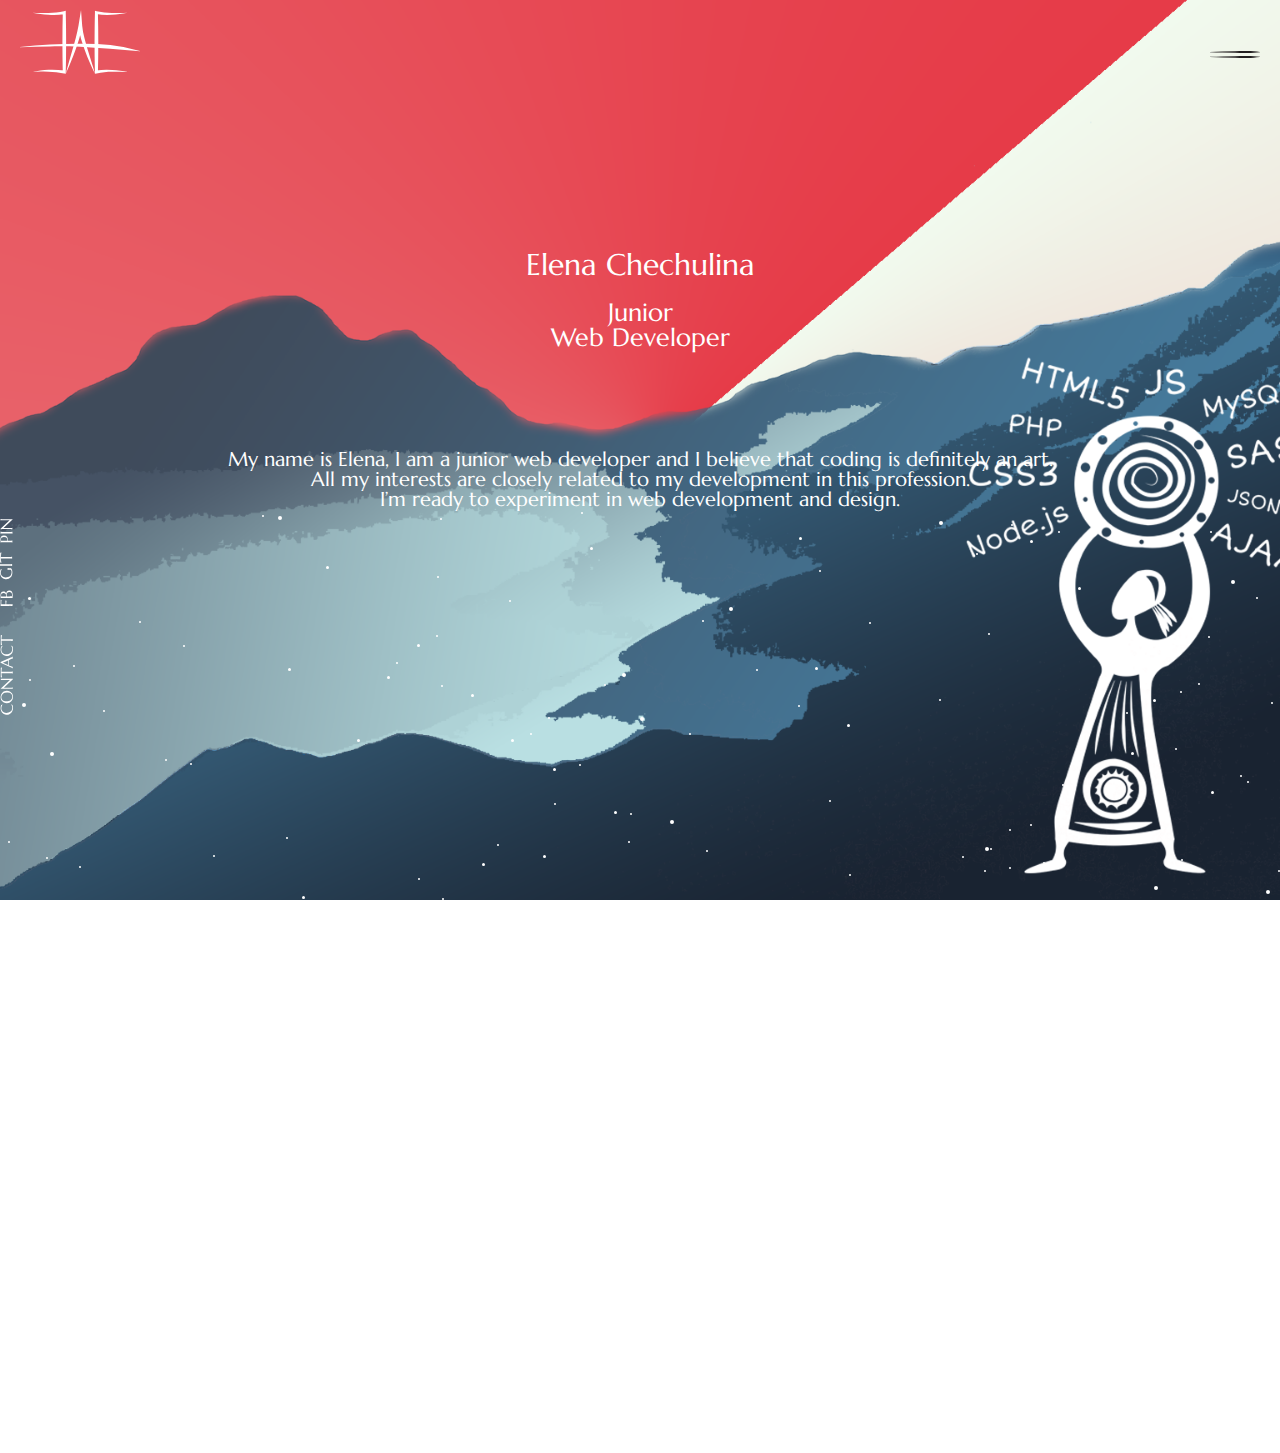
==== commit d2224151: "adding styles" ====
--- a/index.html
+++ b/index.html
@@ -10,7 +10,7 @@
     <link href="https://fonts.googleapis.com/css2?family=Marcellus&display=swap" rel="stylesheet">
 </head>
 <body>
-    <div class="container">
+    <div class="container_index">
         <h1 class="hidden">Container</h1>
         <div class="animation">  
         <header class="navHeader">
@@ -52,14 +52,13 @@
                       <li><a href="portfolio.html">Portfolio</a></li>
                       <li><a href="contact.html">Contact</a></li>
                       </ul>
-                      </section>
-                   
-              </nav>
+                </section>       
+            </nav>
 
         </header>
 
         <main>
-                           <header class="mainHeader">
+           <header class="mainHeader">
                 <h2 class="myName">Elena Chechulina</h2>
                 <h2 class="job_title_1">Junior</h2>
                 <h2 class="job_title_2">Web Developer</h2>
@@ -75,127 +74,13 @@
                     <p class="descrip_3">I’m ready to experiment in web development and design.</p>
 
                 </section>
-
-                <div class="magician">
-                    <svg xmlns="http://www.w3.org/2000/svg" viewBox="0 0 888.92 1315.16">
-                        <defs>
-                          <style>
-                            .cls-1, .cls-2 {
-                              fill: #fff;
-                            }
-                      
-                            .cls-2 {
-                              stroke: #fff;
-                              stroke-miterlimit: 10;
-                            }
-                          </style>
-                        </defs>
-                        <g id="magician">
-                          <path id="body" class="cls-1" d="M716.13,1495c105.48-79.49,143-185,64.63-335.09l-27.24,16.19c69.08,161.12-23.11,297.7-110.67,239.88-9.19-17.24-13.64-34.43-11.59-51.57l-21,4.63c4.74,13.85-1.56,27.25-14.42,40.39-103.47,67.74-169.89-159.5-59.13-249.52l-16-19.71c-58.87,55.37-108.08,115.4-68.4,218.34,14.46,47.16,48.06,85.91,84.2,123.53,11.27,14.09,13.16,28,4.31,41.66-139,417.37-112.62,326.37-113.38,414.26,107.67,22.8,192.61,21.54,304.94,1.09-33.64-192.08-69-313-58-401C681.3,1514.6,695.47,1500.61,716.13,1495Zm-19.08,417.18c-81.95,18.27-160.64,20.16-234.93,0,24.28-148.73,61.48-281.87,115.3-395,23.07,8.69,46.86,5.81,64.53.39C649.49,1658.74,668.62,1789.59,697.05,1912.13Z" transform="translate(-201.91 -710.12)"/>
-                          <path id="head" class="cls-2" d="M637.87,1254.92a171.48,171.48,0,0,0-29.29,26.31c-28.86,32.26-46.87,74-29,91.7,20.87,20.68,111.85-36.19,111.85-36.19C719.32,1325.46,722.64,1231.48,637.87,1254.92Zm44.33,79.24c.35-32.14-5.57-50.65-23.86-67.41C695.15,1260.51,700.77,1285.31,682.2,1334.16Z" transform="translate(-201.91 -710.12)"/>
-                          <g id="fold5">
-                            <path class="cls-1" d="M477.56,1893.85c16.65,1.49,33.22,2.9,49.78,3.63,4.14.21,8.26.45,12.4.52l6.19.17,3.09.08h3.1l6.17.09c2.06,0,4.11.07,6.17,0,4.11-.07,8.21,0,12.31-.19s8.19-.33,12.26-.71l6.1-.61c2-.2,4.06-.37,6.08-.65,8.09-.94,16.13-1.48,24.21-1.76,4-.13,8.1-.19,12.15-.36,2,0,4.07-.1,6.12-.1s4.08-.15,6.14-.18c4.13,0,8.24-.2,12.45-.16s8.42-.14,12.86.21l.58,1.92a98.57,98.57,0,0,1-23.21,11.9c-2,.74-4.07,1.47-6.14,2.14s-4.14,1.18-6.23,1.75c-1,.3-2.09.55-3.14.81s-2.09.53-3.15.74l-6.34,1.22a119.16,119.16,0,0,1-25.63,1.66c-4.29-.13-8.55-.55-12.8-.82-2.13-.1-4.25-.35-6.37-.52s-4.24-.34-6.35-.49c-4.24-.29-8.45-.78-12.66-1.17-2.11-.18-4.2-.45-6.3-.71l-6.29-.78-3.14-.42-3.12-.5-6.25-1c-4.17-.63-8.3-1.43-12.44-2.19-16.52-3.2-32.87-7-49-11.6Z" transform="translate(-201.91 -710.12)"/>
-                          </g>
-                          <g id="fold1">
-                            <path class="cls-1" d="M580,1533.22c-5.71,15.31-11.17,30.69-16,46.25q-3.71,11.65-7,23.4t-6.29,23.57q-2.88,11.85-5.18,23.81c-1.57,8-3.19,15.9-4.91,23.83l-5.08,23.83c-.46,2-.78,4-1.23,6l-1.29,6c-.86,4-1.66,8-2.68,12l-.8-.08c-.17-4.12-.18-8.23-.15-12.35s.27-8.23.58-12.33c.15-2.05.31-4.1.52-6.15s.36-4.1.61-6.14c.51-4.08,1-8.17,1.66-12.23a244.52,244.52,0,0,1,5.05-24.14c1.1-4,2.1-8,3.28-11.89s2.2-7.91,3.44-11.83q3.48-11.8,7.39-23.47t8.32-23.14c5.89-15.28,12.17-30.4,19.06-45.23Z" transform="translate(-201.91 -710.12)"/>
-                          </g>
-                          <g id="fold4">
-                            <path class="cls-1" d="M623.06,1534.16c-.22,16.34-.18,32.66.53,48.95.1,4.08.37,8.14.57,12.21s.5,8.13.78,12.19.61,8.11.95,12.17.76,8.09,1.19,12.14,1,8.07,1.5,12.09,1.18,8,1.82,12,1.28,8,1.87,12c.28,2,.56,4,.89,6l.88,6,3.55,24.12c.26,2,.65,4,.94,6l.9,6.06c.59,4,1.27,8.08,1.72,12.18l-.77.22c-1.62-3.8-3.09-7.64-4.5-11.52s-2.66-7.8-3.78-11.76c-2.31-7.9-4.33-15.9-5.94-24-.77-4-1.58-8.08-2.13-12.16s-1.13-8.16-1.49-12.26-.75-8.19-1-12.3-.64-8.19-.83-12.3-.52-8.2-.66-12.3-.36-8.2-.41-12.3-.17-8.21-.13-12.31,0-8.2.09-12.29c.36-16.39,1.17-32.75,2.67-49.05Z" transform="translate(-201.91 -710.12)"/>
-                          </g>
-                          <g id="fold2">
-                            <path class="cls-1" d="M596.6,1533.18q-2.36,11.27-4.61,22.52c-1.45,7.52-2.84,15-4.12,22.58s-2.53,15.08-3.63,22.63-2.18,15.11-3.09,22.68-1.56,15.17-2.1,22.77-1.26,15.16-2.1,22.72c-.24,1.89-.43,3.78-.62,5.67l-.64,5.68c-.46,3.78-.8,7.57-1.32,11.37-.26,1.89-.39,3.79-.65,5.69l-.72,5.71c-.5,3.81-.92,7.63-1.61,11.47h-.9c-.67-3.83-1.16-7.67-1.6-11.52s-.68-7.71-.84-11.58c-.38-7.72-.38-15.46-.07-23.17a214.25,214.25,0,0,1,2.21-23.05c1.17-7.63,2.52-15.23,3.84-22.82s2.77-15.15,4.32-22.68,3.31-15,5.12-22.5,3.8-14.89,5.82-22.29l3.12-11.09,3.32-11Z" transform="translate(-201.91 -710.12)"/>
-                          </g>
-                          <g id="fold3">
-                            <path class="cls-1" d="M609.82,1535.85l-1.63,23c-.49,7.65-.94,15.29-1.26,22.94-.22,3.82-.35,7.65-.5,11.47s-.26,7.64-.35,11.46l-.17,5.73-.08,5.73-.09,5.72v5.73l0,5.72L606,1639l.19,5.71.31,5.7.5,11.39.34,11.39c0,3.8.2,7.59.3,11.39s.27,7.6.33,11.42l.07,2.87c0,.95.11,1.9.13,2.85l.19,5.75c.09,3.84.35,7.66.3,11.56l-.88.17c-1.3-3.66-2.46-7.38-3.49-11.12s-1.94-7.53-2.61-11.35-1.47-7.62-2-11.46l-.76-5.77c-.25-1.92-.39-3.85-.59-5.78l-.47-5.79c-.13-1.93-.17-3.87-.26-5.8s-.08-3.87-.13-5.8l.09-5.8.17-5.8L598,1639l.26-5.78.31-5.78.3-5.78.39-5.76.39-5.77.48-5.75c.33-3.84.68-7.67,1.09-11.49s.78-7.66,1.24-11.47c.9-7.64,1.93-15.26,3-22.87l1.66-11.4,1.83-11.37Z" transform="translate(-201.91 -710.12)"/>
-                          </g>
-                          <path id="circle_out" class="cls-2" d="M581,1733.29c-106.27,0-112.87,147.08,0,154C686.83,1881.3,686.83,1749.2,581,1733.29Zm-4.06,138.48c-84.52-4.51-73.15-103.77-7.75-120.84C668.87,1747.68,661.44,1871.77,576.94,1871.77Z" transform="translate(-201.91 -710.12)"/>
-                          <path id="sun" class="cls-2" d="M626.87,1814.17c-11-5.45-10.64-11.64,0-18.49-11.22-2-17.54-7.38-11.72-21.19-12.07,5-17.59,2.86-13.23-9.92-9.54,11.37-16.32,12.07-18.38-5.42-8.58,18-15.23,16.71-20.7,3.61-1.86,11.49-6.42,15.78-14.89,9.68,3,9.23-3.94,11.64-12.62,12.87,7.45,5.48,4,13-5.47,21.65,7.09,1.24,6.28,6.63,0,14.88,12,1.89,15.82,10,9.34,25.7,10.68-6.78,16.41-.4,20.48,10.37,7.86-12.69,16.92-8.68,26.61,4.06-2.94-10.23,19.44-16.39,22.86-13.49,1.52-6,7.36-20.4,15.13-15.37C614,1826.09,616.88,1819.9,626.87,1814.17ZM577,1844.87c-46.91-2.5-40.59-57.59-4.3-67.07C628,1776,623.86,1844.87,577,1844.87Z" transform="translate(-201.91 -710.12)"/>
-                          <path id="circle_inner" class="cls-2" d="M574.88,1783.75c45.52-1.49,42.13,55.17,3.54,55.17C539.83,1836.86,545,1791.54,574.88,1783.75Z" transform="translate(-201.91 -710.12)"/>
-                          <path id="left_foot" class="cls-1" d="M427.33,1937.16c4.94,20.84,2.07,38.51-6.85,53.73-117.46,36.43-70.38,41.24,3.43,26.85,20.94-2.07,34.16-8.72,31.23-24.93q-13.53-24,7.75-48Z" transform="translate(-201.91 -710.12)"/>
-                          <path id="right_foot" class="cls-1" d="M732.62,1936.39c-4.94,20.84-2.07,38.51,6.84,53.73,117.46,36.43,70.38,41.24-3.42,26.85-20.95-2.07-34.17-8.72-31.24-24.93q13.55-24-7.75-48Z" transform="translate(-201.91 -710.12)"/>
-                          <g id="hair1">
-                            <path class="cls-1" d="M685.66,1331.8a176.79,176.79,0,0,1,16.13,9.89l3.87,2.75,3.81,2.83,3.72,3,3.65,3.06c1.21,1,2.42,2.07,3.67,3.07l3.69,3.08c1.19,1.07,2.34,2.19,3.42,3.37a44.92,44.92,0,0,1,3,3.77c.88,1.34,1.74,2.7,2.55,4.09s1.52,2.86,2.19,4.34,1.24,3,1.76,4.6a35.85,35.85,0,0,1,1.16,5l-.9.64a36.77,36.77,0,0,1-4.31-2.61c-1.36-.91-2.63-1.86-3.86-2.84s-2.45-2-3.6-3-2.3-2-3.4-3.1a49.61,49.61,0,0,1-6-6.86l-2.71-3.71c-.92-1.23-1.88-2.42-2.86-3.6l-3-3.47-3.09-3.41-3.11-3.41-3.18-3.36c-4.25-4.5-8.71-8.83-13.21-13.19Z" transform="translate(-201.91 -710.12)"/>
-                          </g>
-                          <g id="hair2">
-                            <path class="cls-1" d="M675.55,1346.06c4.62,5.46,8.92,11.2,13.06,17.06q3,4.44,6,9t5.57,9.26c1.79,3.12,3.71,6.2,5.53,9.34a53.46,53.46,0,0,1,2.44,4.84c.73,1.66,1.32,3.37,1.88,5.09a72.15,72.15,0,0,1,2.39,10.66q.36,2.74.5,5.53a40.46,40.46,0,0,1-.16,5.7l-1,.34a45.78,45.78,0,0,1-3.54-4.4c-1.1-1.48-2.09-3-3-4.5-1.93-3-3.67-6.08-5.28-9.18a64.15,64.15,0,0,1-4.06-9.63c-1.09-3.32-2.18-6.67-3.51-9.92s-2.69-6.48-4.12-9.69-2.81-6.46-4.3-9.66c-2.91-6.44-6.05-12.8-9.2-19.2Z" transform="translate(-201.91 -710.12)"/>
-                          </g>
-                          <g id="hair3">
-                            <path class="cls-1" d="M681.7,1337.14c4.93,3.75,9.62,7.79,14.23,12q3.41,3.17,6.74,6.43t6.44,6.77c2.09,2.31,4.34,4.51,6.48,6.81a44.52,44.52,0,0,1,3,3.64,42.09,42.09,0,0,1,2.48,4c.73,1.4,1.43,2.81,2.07,4.26s1.19,2.94,1.7,4.46.91,3.08,1.26,4.68a32,32,0,0,1,.65,5l-1,.55a36.71,36.71,0,0,1-4-2.94c-1.25-1-2.41-2.07-3.54-3.14s-2.21-2.17-3.25-3.28-2.05-2.24-3-3.39a45.42,45.42,0,0,1-5.14-7.37l-2.23-4c-.76-1.31-1.56-2.59-2.38-3.86q-2.51-3.78-5.13-7.5t-5.25-7.48c-3.52-5-7.22-9.88-10.89-14.83Z" transform="translate(-201.91 -710.12)"/>
-                          </g>
-                          <g id="hair4">
-                            <path class="cls-1" d="M678.68,1342.73c16.53,22,30.71,44.09,39.46,66.14" transform="translate(-201.91 -710.12)"/>
-                            <path class="cls-1" d="M679.12,1342.4c4.56,4.63,8.88,9.48,13.12,14.42q3.13,3.75,6.19,7.57t5.87,7.85c1.9,2.66,4,5.24,5.9,7.92a40,40,0,0,1,4.76,8.65,56.31,56.31,0,0,1,2.9,9.57c.33,1.65.57,3.34.74,5a34,34,0,0,1,0,5.25l-1,.41a42.06,42.06,0,0,1-3.65-3.67c-1.14-1.24-2.16-2.51-3.18-3.78-2-2.54-3.87-5.13-5.6-7.77a53.19,53.19,0,0,1-4.47-8.32c-1.24-2.91-2.46-5.87-3.93-8.69s-2.95-5.65-4.49-8.45-3-5.65-4.6-8.45c-3.08-5.64-6.31-11.23-9.47-16.89Z" transform="translate(-201.91 -710.12)"/>
-                          </g>
-                        </g>
-                        <g id="tambourine">
-                          <g id="inner_path">
-                            <path class="cls-1" d="M643.58,906.65c3.84.41,7.69.7,11.53,1.2s7.67,1,11.48,1.68c7.65,1.2,15.23,2.92,22.75,4.88,15,4.11,29.67,9.8,43.15,18a119.92,119.92,0,0,1,19,14.08,103.85,103.85,0,0,1,15.71,18,95.88,95.88,0,0,1,11,21.41,94,94,0,0,1,5.23,23.62c1.55,16.15-1.11,32.54-6.76,47.67A117.36,117.36,0,0,1,766,1078.87a127.47,127.47,0,0,1-14.78,19.25,122.77,122.77,0,0,1-39.41,28.35A118.73,118.73,0,0,1,664,1137h-.37l-.41,0c-6.83-.73-13.67-1.55-20.48-2.85a188.55,188.55,0,0,1-20.3-4.81l-5-1.57c-1.66-.57-3.32-1.18-5-1.78s-3.3-1.27-4.93-1.94-3.28-1.34-4.88-2.14A111,111,0,0,1,584,1111.13a93,93,0,0,1-16.24-14.78,79.81,79.81,0,0,1-12.1-18.7,85.53,85.53,0,0,1-7.28-43.43,114.33,114.33,0,0,1,12-41.51,132.6,132.6,0,0,1,25.25-34.61,119.45,119.45,0,0,1,35.56-24.52,94.71,94.71,0,0,1,43.3-8.23l.76,0,.69.15c5.85,1.31,11.68,2.82,17.42,4.69a161,161,0,0,1,16.95,6.66,120.78,120.78,0,0,1,30.8,20.36,92.62,92.62,0,0,1,22.13,30.61,77.68,77.68,0,0,1,5.53,18.53,75.15,75.15,0,0,1,1,9.72,73,73,0,0,1-.35,9.8,69.16,69.16,0,0,1-14.61,36A74.24,74.24,0,0,1,731,1075.52a85,85,0,0,1-16.56,9.57,108.19,108.19,0,0,1-36.14,8.49,153.49,153.49,0,0,1-18.2,0c-6-.36-12-1.11-17.87-2l-.81-.13-.69-.25a123.27,123.27,0,0,1-12.33-5.17,96.09,96.09,0,0,1-11.7-6.89,71.86,71.86,0,0,1-19.54-19.7,60.54,60.54,0,0,1-6.2-54.57,63.87,63.87,0,0,1,15.25-23.41,65.93,65.93,0,0,1,23.5-14.65,73.16,73.16,0,0,1,26.94-4.2,91.93,91.93,0,0,1,26.19,4.77l.47.16.27.13c3.84,1.84,7.67,3.72,11.38,5.94,1.87,1,3.68,2.27,5.5,3.43s3.6,2.46,5.31,3.85c6.92,5.36,13.33,12,17.64,20.38a40.16,40.16,0,0,1,3.64,27.87,41.47,41.47,0,0,1-5.58,13,47.42,47.42,0,0,1-9.08,10.35,55.91,55.91,0,0,1-50.41,11.26,60.63,60.63,0,0,1-23.12-12,79.81,79.81,0,0,1-9.21-9,100.47,100.47,0,0,1-7.59-10.19l-.63-1,0-1a68.17,68.17,0,0,1,1-14.16,45.8,45.8,0,0,1,5-13.52,35.6,35.6,0,0,1,9.58-10.94,12.24,12.24,0,0,1,1.51-1l1.55-1c1.06-.62,2.18-1.12,3.26-1.67s2.27-.91,3.44-1.25l1.76-.47c.3-.08.59-.17.88-.23l.9-.15a31.52,31.52,0,0,1,26.83,7.42,35.61,35.61,0,0,1,8.41,11.17,45.51,45.51,0,0,1,3.95,13.18l0,.17v.09a24.29,24.29,0,0,1-1.14,5.51,19.7,19.7,0,0,1-2.45,5,14,14,0,0,1-4,3.94,13.09,13.09,0,0,1-5.26,1.87,22.83,22.83,0,0,1-10.68-1.45,55.76,55.76,0,0,1-9.59-4.63,56,56,0,0,0,9.8,4,22.1,22.1,0,0,0,10.24.79,11.48,11.48,0,0,0,4.57-1.93,12.32,12.32,0,0,0,3.3-3.63,20.2,20.2,0,0,0,2.64-9.54l0,.26a44.42,44.42,0,0,0-4.35-12.09,31.53,31.53,0,0,0-8-9.62,27.8,27.8,0,0,0-11.05-5.35,27.3,27.3,0,0,0-12.1.09l-.74.16-.72.23-1.44.47c-.95.33-1.85.79-2.78,1.17s-1.77,1-2.61,1.51l-1.23.86a8.79,8.79,0,0,0-1.19.92,29.3,29.3,0,0,0-7.49,9.33,38.68,38.68,0,0,0-3.71,11.6,60.91,60.91,0,0,0-.37,12.46l-.65-1.93a93.65,93.65,0,0,0,7.31,9,70.26,70.26,0,0,0,8.49,7.63,52.46,52.46,0,0,0,20,9.46,46,46,0,0,0,31.8-4.2,43,43,0,0,0,8.74-6.18,35.66,35.66,0,0,0,6.65-8.06,29,29,0,0,0,3.71-9.36,25.91,25.91,0,0,0,.17-9.81,29.22,29.22,0,0,0-3.35-9.39,49.7,49.7,0,0,0-14.44-15.61c-1.46-1.13-3.06-2.13-4.61-3.17s-3.19-2-4.88-2.86c-3.29-1.87-6.79-3.47-10.29-5l.74.29a78.52,78.52,0,0,0-22.15-3.51A57.8,57.8,0,0,0,635,981.12a50.39,50.39,0,0,0-17.71,11.56,48.64,48.64,0,0,0-11.08,17.71,44.71,44.71,0,0,0-2.19,20.45,44.19,44.19,0,0,0,7.33,19.12,55.75,55.75,0,0,0,15.16,14.78,79.09,79.09,0,0,0,9.55,5.47,107.61,107.61,0,0,0,10.4,4.21L645,1074c5.35.77,10.71,1.38,16,1.64a136.13,136.13,0,0,0,15.92-.2,90.81,90.81,0,0,0,30-7.21,67.17,67.17,0,0,0,12.88-7.56,55.74,55.74,0,0,0,10.39-10.25,50,50,0,0,0,7.16-12.48,53.08,53.08,0,0,0,2.21-6.85,51.48,51.48,0,0,0,1.2-7.11,54.64,54.64,0,0,0,.25-7.24,57.14,57.14,0,0,0-.77-7.25A58.86,58.86,0,0,0,736,995.45a73.71,73.71,0,0,0-17.7-24.25A102.61,102.61,0,0,0,692.36,954a142.68,142.68,0,0,0-14.8-5.85c-5.07-1.66-10.27-3-15.52-4.22l1.45.2a77,77,0,0,0-34.73,6.53,100.75,100.75,0,0,0-30.18,20.54,116.87,116.87,0,0,0-22,29.66,96.72,96.72,0,0,0-10.62,34.87,69,69,0,0,0,5.28,34.81c4.72,10.78,12.71,20.05,22.48,27.32a94.51,94.51,0,0,0,15.86,9.51c1.38.72,2.82,1.34,4.26,2s2.86,1.29,4.35,1.82,2.94,1.15,4.42,1.69l4.51,1.52a172.15,172.15,0,0,0,18.58,4.81c6.29,1.35,12.71,2.25,19.14,3.08l-.78,0a105.5,105.5,0,0,0,42.29-8.26,112.32,112.32,0,0,0,36-24.4,114.22,114.22,0,0,0,24.32-36.42,105,105,0,0,0,6.27-21.09,94.91,94.91,0,0,0,1.43-21.94,85.48,85.48,0,0,0-3.86-21.66,87.72,87.72,0,0,0-9.29-20.08c-7.85-12.63-18.93-23.22-31.47-31.68a146.78,146.78,0,0,0-19.84-11.2,200.42,200.42,0,0,0-21.34-8.43A278.61,278.61,0,0,0,643.58,906.65Z" transform="translate(-201.91 -710.12)"/>
-                          </g>
-                          <path id="around_path" class="cls-2" d="M628.81,861.6c-205.33,27.17-205.33,332.86,21.26,331.29C906.35,1222,917.84,818.18,628.81,861.6ZM504.86,1077.25a6.24,6.24,0,1,1,6.24-6.24A6.25,6.25,0,0,1,504.86,1077.25Zm0-75.39a12.48,12.48,0,1,1,12.48-12.47A12.47,12.47,0,0,1,504.86,1001.86Zm289.25-82.73a12.48,12.48,0,1,1-12.48,12.48A12.47,12.47,0,0,1,794.11,919.13ZM632.9,871.2a6.24,6.24,0,1,1-6.24,6.23A6.24,6.24,0,0,1,632.9,871.2Zm-84.3,35.45a12.48,12.48,0,1,1-12.48,12.48A12.48,12.48,0,0,1,548.6,906.65Zm9.87,260.53a12.48,12.48,0,1,1,12.47-12.48A12.48,12.48,0,0,1,558.47,1167.18Zm89.71,18.71a6.24,6.24,0,1,1,6.24-6.23A6.23,6.23,0,0,1,648.18,1185.89Zm103-18.71a6.24,6.24,0,1,1,6.24-6.24A6.24,6.24,0,0,1,751.15,1167.18Zm-89-1.27C467,1155.5,493.27,926.36,644.22,887c25.56-.83,48.07,2,67.62,7.59a12.46,12.46,0,1,1,6.09,1.6c-.35,0-.69,0-1,0C867.6,944.49,833.63,1165.91,662.11,1165.91Zm138.54-36.26a12.48,12.48,0,1,1,12.47-12.48A12.48,12.48,0,0,1,800.65,1129.65ZM826.53,1031a8.55,8.55,0,1,1,8.55-8.55A8.54,8.54,0,0,1,826.53,1031Z" transform="translate(-201.91 -710.12)"/>
-                        </g>
-                        <g id="skills">
-                          <g id="html">
-                            <path class="cls-1" d="M343,759.21q1.21-3.8,2.22-7.09l2-6.44c.63-2.09,1.28-4.22,1.92-6.38s1.35-4.49,2.12-7,1.6-5.24,2.52-8.22,2-6.33,3.16-10.06a12.93,12.93,0,0,1,.59-1.51,5.13,5.13,0,0,1,.92-1.41,3.2,3.2,0,0,1,1.38-.87,3.07,3.07,0,0,1,1.95.08,2.29,2.29,0,0,1,1.09.82,5.5,5.5,0,0,1,.84,1.49,7.4,7.4,0,0,1,.44,1.8,4,4,0,0,1-.15,1.76l-5.44,17.65c-.16.49,0,.8.39.94L370,738.32l7.44,2.39,4.54,1.44,2.38.76a5.17,5.17,0,0,0,1,.26,1,1,0,0,0,.37,0c.93-3.09,1.8-6.17,2.61-9.22s1.71-6.13,2.69-9.2a12.43,12.43,0,0,1,.77-1.89,5.12,5.12,0,0,1,1.06-1.43,3.05,3.05,0,0,1,1.38-.74,3.79,3.79,0,0,1,3.55,1.34,3.87,3.87,0,0,1,.64,1.86,8.09,8.09,0,0,1-.18,2.25,23.78,23.78,0,0,1-.63,2.38c-.28.89-.58,1.88-.9,3s-.68,2.34-1.06,3.71-.79,2.89-1.25,4.55-1,3.5-1.51,5.5q0,.28.09.72a6,6,0,0,1,0,1q0,.51-.06,1a4.39,4.39,0,0,1-.17.85,5.48,5.48,0,0,1-.37.85c-.18.33-.35.64-.5.94s-.43.68-.63,1l-2.39,8.87c-.65,2.41-1.21,4.43-1.66,6s-.81,2.87-1.07,3.77-.47,1.6-.62,2.07a4.12,4.12,0,0,1-1.88,2.39,3.62,3.62,0,0,1-3.1.29,3.32,3.32,0,0,1-2.34-2.13q-.5-1.53.55-4.82l5.36-17.66-.82-.27-1.81-.55c-.81-.24-1.87-.56-3.18-1s-2.95-.9-4.92-1.52l-7-2.2q-4.1-1.27-9.56-3c-.13,0-.31.05-.54.28a1.91,1.91,0,0,0-.49.78c-.92,2.91-1.8,6-2.62,9.32s-1.73,6.53-2.73,9.68a1.73,1.73,0,0,1-.77.92,4.63,4.63,0,0,1-1.32.57,5.82,5.82,0,0,1-1.5.19,4.5,4.5,0,0,1-1.32-.19,3.65,3.65,0,0,1-1.09-.56,3.73,3.73,0,0,1-.94-1,3.77,3.77,0,0,1-.57-1.26A2.62,2.62,0,0,1,343,759.21Z" transform="translate(-201.91 -710.12)"/>
-                            <path class="cls-1" d="M415.08,779c.2-.63.42-1.25.67-1.85s.49-1.26.7-1.93a22.91,22.91,0,0,0,.65-2.53c.17-.85.34-1.71.5-2.58s.33-1.74.52-2.63a25.37,25.37,0,0,1,.69-2.66c.45-1.41.83-2.82,1.16-4.24s.64-2.86,1-4.3.64-2.92,1-4.4.74-3,1.19-4.51l2.55-8.27c-.85-.24-1.78-.46-2.81-.66s-2.08-.39-3.15-.57-2.16-.39-3.25-.63a31.17,31.17,0,0,1-3-.79,8.64,8.64,0,0,1-3.5-1.78,2.25,2.25,0,0,1-.6-2.24,5.44,5.44,0,0,1,1.3-2.6,4.54,4.54,0,0,1,2-1.2,6,6,0,0,1,2.32-.19,12.17,12.17,0,0,1,2.33.48Q423,730.77,429,732.4T441.18,736a12.75,12.75,0,0,0,1.85.43l1.91.29,1.93.29a14,14,0,0,1,1.94.46,3.51,3.51,0,0,1,1.54,1,4.67,4.67,0,0,1,.94,1.52,5.36,5.36,0,0,1,.34,1.84,5.88,5.88,0,0,1-.27,1.87,3.23,3.23,0,0,1-.76,1.16,6.39,6.39,0,0,1-1.38,1.09,6.47,6.47,0,0,1-1.68.69,3,3,0,0,1-1.63,0,4.66,4.66,0,0,1-1.55-.81,10.33,10.33,0,0,1-1.17-1.11c-.36-.38-.68-.73-1-1a2.3,2.3,0,0,0-.92-.62l-1.51-.46-2.44-.71c-.88-.25-1.73-.48-2.54-.68a16.74,16.74,0,0,0-1.84-.37l-.28.86c-.13.42-.33,1.07-.59,1.94s-.66,2.14-1.18,3.78c-.84,2.64-1.58,5.29-2.22,8s-1.21,5.42-1.72,8.21c-.66,2.61-1.35,5.2-2.07,7.79a81.9,81.9,0,0,0-1.8,8,8.76,8.76,0,0,0-.09,1.09c0,.51-.05,1.06-.09,1.63s-.08,1.13-.12,1.67a6.06,6.06,0,0,1-.17,1.15,8.08,8.08,0,0,1-.6,1.46,2,2,0,0,1-.82.84,2.55,2.55,0,0,1-1.32.22,9,9,0,0,1-2-.38,5.62,5.62,0,0,1-2.56-1.29,3.43,3.43,0,0,1-1-1.89,6.3,6.3,0,0,1,.1-2.31A22.53,22.53,0,0,1,415.08,779Z" transform="translate(-201.91 -710.12)"/>
-                            <path class="cls-1" d="M449.29,789.06a9.54,9.54,0,0,1,.78-1.78,9,9,0,0,0,.76-1.73q2.73-8.56,4.68-14.42t3.29-9.74q1.33-3.89,2.16-6.18c.54-1.53,1-2.78,1.28-3.75a17.4,17.4,0,0,1,1.4-3.26,13.46,13.46,0,0,1,1.82-2.54,6.23,6.23,0,0,1,2-1.5,2.8,2.8,0,0,1,2.06-.14,2.72,2.72,0,0,1,1.36.88,4.11,4.11,0,0,1,.73,1.37,5,5,0,0,1,.19,1.61,5.89,5.89,0,0,1-.27,1.6l-.06.19a9,9,0,0,1-.12,1.34,12,12,0,0,0,0,2.52c.09,1.13.23,2.42.43,3.86s.44,3,.72,4.58.55,3.17.81,4.69.52,2.92.75,4.2.42,2.31.55,3.1c.06.51.15,1.15.27,1.91s.24,1.58.37,2.42.27,1.7.42,2.55.28,1.61.41,2.28.25,1.23.36,1.67.19.66.27.69a1.71,1.71,0,0,0,1-.09,8.75,8.75,0,0,0,1.28-.56c.43-.24.82-.47,1.17-.71s.59-.41.75-.53c.31-.27.68-.58,1.11-.92s.94-.76,1.54-1.27,1.33-1.13,2.16-1.86,1.85-1.61,3.05-2.66,2.6-2.26,4.1-3.48l4.51-3.71q2.28-1.87,4.4-3.74c1.41-1.25,2.65-2.43,3.69-3.56.36-.41.73-.85,1.11-1.33a13.54,13.54,0,0,1,1.26-1.37,12.54,12.54,0,0,1,.93-1.1,4.47,4.47,0,0,1,1-.83,3.59,3.59,0,0,1,1.17-.43,2.93,2.93,0,0,1,1.35.13,4.18,4.18,0,0,1,2.94,5.67q-3.75,11.77-8,23.77t-8.16,24.36a2.12,2.12,0,0,1-.77,1.15,2.92,2.92,0,0,1-1.1.49,4.18,4.18,0,0,1-1.09.09,4.06,4.06,0,0,1-.74-.11q-.12,0-.9-.48a9.17,9.17,0,0,1-1.63-1.23,6.19,6.19,0,0,1-1.38-1.88,3.22,3.22,0,0,1-.1-2.47,9,9,0,0,1,.85-1.86c.36-.61.75-1.21,1.15-1.8s.8-1.18,1.19-1.76a10.56,10.56,0,0,0,.95-1.78l6.27-19.71c.3-1,.62-2,.94-3s.63-2.14.92-3.22a47.63,47.63,0,0,0-4.34,3.42q-2.17,1.9-4.4,4c-1.49,1.36-3,2.73-4.43,4.1s-2.93,2.67-4.38,3.88a48.73,48.73,0,0,1-4.33,3.27,23,23,0,0,1-4.24,2.29c-.16.07-.34.15-.53.25a2.45,2.45,0,0,1-.73.21,4.57,4.57,0,0,1-1.12,0,8.58,8.58,0,0,1-1.69-.38,3.25,3.25,0,0,1-1.62-1.47,16,16,0,0,1-1.43-2.9c-.43-1.15-.84-2.4-1.21-3.75s-.71-2.67-1-3.95-.52-2.46-.72-3.54-.35-1.94-.43-2.57l-1.79-12.11c-.47,1.29-1,2.77-1.54,4.44s-1.18,3.58-1.86,5.71l-4.49,14.12a11.76,11.76,0,0,0-.13,1.89,6.23,6.23,0,0,1-.29,2,11.09,11.09,0,0,1-2,4,2.57,2.57,0,0,1-2.95.8,6.49,6.49,0,0,1-2.6-1.38,3.46,3.46,0,0,1-1-1.88,5.78,5.78,0,0,1,.08-2.29C448.75,790.88,449,790,449.29,789.06Z" transform="translate(-201.91 -710.12)"/>
-                            <path class="cls-1" d="M514.6,814.91a8,8,0,0,1,.78-1.86l.53-.78c.35-1.09.64-2,.88-2.69s.44-1.27.61-1.72.32-.82.46-1.12.27-.61.4-.91.25-.64.39-1,.3-.87.5-1.5c.72-2.29,1.4-4.62,2-7s1.21-4.78,1.8-7.22,1.2-4.89,1.84-7.35,1.36-4.94,2.14-7.42c.66-2.05,1.23-3.78,1.71-5.16a16.47,16.47,0,0,1,1.44-3.22,3.51,3.51,0,0,1,1.53-1.5,2.9,2.9,0,0,1,2,0,3.63,3.63,0,0,1,1.41.83,4.47,4.47,0,0,1,1,1.38,5,5,0,0,1,.45,1.69,4.63,4.63,0,0,1-.2,1.77c-.33,1-.69,2.09-1.08,3.14s-.75,2.07-1.06,3.06q-1.33,4.18-2.53,8.41t-2.37,8.55q-1.18,4.32-2.42,8.76c-.83,3-1.71,6-2.62,9a1.74,1.74,0,0,0-.15.79c.05.09.33.21.85.38l2.8,1c1.19.44,2.6.94,4.23,1.52s3.45,1.2,5.49,1.89,4.23,1.42,6.61,2.17a16.49,16.49,0,0,0,3.06.65,17.56,17.56,0,0,1,3.22.7,3.45,3.45,0,0,1,1.36.82,4.33,4.33,0,0,1,.9,1.3,5.06,5.06,0,0,1,.39,1.54,4.12,4.12,0,0,1-.19,1.6,3.3,3.3,0,0,1-.85,1.33,5.38,5.38,0,0,1-1.44,1,5.93,5.93,0,0,1-1.72.53,3.61,3.61,0,0,1-1.65-.09,9.87,9.87,0,0,1-1.91-.81c-.53-.29-1.07-.62-1.63-1s-1.2-.7-1.91-1a18.72,18.72,0,0,0-2.74-1.07,77.54,77.54,0,0,0-8-2.09,79.91,79.91,0,0,1-8-2.11,14.11,14.11,0,0,1-2.56-1.1,15.6,15.6,0,0,0-2.64-1.11,6.41,6.41,0,0,0-.8-.19c-.37-.08-.73-.17-1.07-.28a2.66,2.66,0,0,1-1.19-.74C514.32,816.41,514.31,815.8,514.6,814.91Z" transform="translate(-201.91 -710.12)"/>
-                            <path class="cls-1" d="M561.34,828.87a1.7,1.7,0,0,1,.15-.72,7.08,7.08,0,0,1,.6-1.34,6.51,6.51,0,0,1,1-1.4,4.29,4.29,0,0,1,1.39-1,2.33,2.33,0,0,1,1.67,0,3.74,3.74,0,0,1,1.48,1l1.69,1.66a20.41,20.41,0,0,0,2.22,1.82,10.88,10.88,0,0,0,3.06,1.47,44.34,44.34,0,0,0,6.58,1.6,15.85,15.85,0,0,0,5.51,0,8.9,8.9,0,0,0,4.25-2,9.88,9.88,0,0,0,2.74-4.57,5.26,5.26,0,0,0,.21-1.55,9.14,9.14,0,0,0-.19-2.08,11,11,0,0,0-.78-2.36,10.2,10.2,0,0,0-1.53-2.38,12.09,12.09,0,0,0-2.41-2.14,13.23,13.23,0,0,0-3.44-1.64,10.75,10.75,0,0,0-3.28-.52,21.67,21.67,0,0,0-2.94.18,20.52,20.52,0,0,0-3,.69c-.65-.21-1.35-.43-2.08-.68a8.12,8.12,0,0,1-2-.95,3.71,3.71,0,0,1-1.28-1.4,2.56,2.56,0,0,1,0-2l.11-.36a1.55,1.55,0,0,1,.15-.33,21.5,21.5,0,0,0,1.49-3.55q.82-2.35,1.72-5.19c.6-1.88,1.25-3.83,1.94-5.83a56.11,56.11,0,0,1,2.21-5.52,23,23,0,0,1,2.43-4.2,4.22,4.22,0,0,1,2.71-1.88c1.53.32,3,.68,4.5,1.09s2.89.84,4.3,1.28,2.68.86,4.06,1.32l4.18,1.35q2.46.78,4.88,1.49c1.62.47,3.23.87,4.85,1.21.4.08.74.13,1,.17l.82.13a5.32,5.32,0,0,1,.7.16,3.84,3.84,0,0,1,1.85,1.15,3.94,3.94,0,0,1,.86,1.69,5.29,5.29,0,0,1,.09,1.95,10.1,10.1,0,0,1-.4,1.87,2.67,2.67,0,0,1-.79,1.26,3,3,0,0,1-1.2.67,4.57,4.57,0,0,1-1.39.18,4.77,4.77,0,0,1-1.35-.21,7.76,7.76,0,0,1-1.76-.78,13.18,13.18,0,0,1-1.32-.91l-1.1-.87a3.72,3.72,0,0,0-1.11-.59l-1.54-.49-3.62-1.15q-2.14-.68-4.65-1.43L591,790.69c-1.43-.43-2.63-.76-3.58-1s-1.46-.31-1.48-.23c-.32,1-.6,1.84-.83,2.47s-.43,1.17-.62,1.61-.35.82-.49,1.13l-.46,1q-.24.57-.54,1.38c-.21.54-.44,1.22-.7,2.06-.15.47-.3,1-.45,1.49s-.29,1-.41,1.49-.21.84-.26,1.14,0,.46,0,.49a8.49,8.49,0,0,0,1.53.33l1.65.23c.58.08,1.18.17,1.83.28a14.13,14.13,0,0,1,2,.5,21.7,21.7,0,0,1,6.68,3.44,19.4,19.4,0,0,1,4.82,5.23,16.94,16.94,0,0,1,2.37,6.48,15.81,15.81,0,0,1-.66,7.22,17.51,17.51,0,0,1-4.11,7.11,16.4,16.4,0,0,1-6.36,4,21.92,21.92,0,0,1-8,1.1,34.21,34.21,0,0,1-9-1.64c-1.07-.34-2.3-.76-3.71-1.27a23.07,23.07,0,0,1-4-1.9,14.8,14.8,0,0,1-3.37-2.75,7.1,7.1,0,0,1-1.76-3.86Z" transform="translate(-201.91 -710.12)"/>
-                          </g>
-                          <g id="css">
-                            <path class="cls-1" d="M209.11,1011.55a40.44,40.44,0,0,1,.36-5.22q.36-2.76,1-5.56c.41-1.86.88-3.71,1.41-5.53s1.08-3.54,1.68-5.15a29.7,29.7,0,0,1,3.07-5.92,26.63,26.63,0,0,1,4.84-5.53,25,25,0,0,1,6.5-4.1,19.58,19.58,0,0,1,8-1.62,27.07,27.07,0,0,1,7.64,1.12,22.47,22.47,0,0,1,6.81,3.32,17.6,17.6,0,0,1,4.91,5.4,14.43,14.43,0,0,1,1.88,7.42,10.38,10.38,0,0,1-.18,1.77,7.94,7.94,0,0,1-.6,1.92,4.44,4.44,0,0,1-1.19,1.55,3,3,0,0,1-2,.63,2.79,2.79,0,0,1-2.13-.79,4.75,4.75,0,0,1-1.08-2,11.07,11.07,0,0,1-.4-2.57c-.05-1-.07-1.83-.07-2.67a4.14,4.14,0,0,0-1.3-2.89,12.26,12.26,0,0,0-3.27-2.4,19.85,19.85,0,0,0-4.3-1.63,17,17,0,0,0-4.35-.61,12.65,12.65,0,0,0-6.67,1.75,17.88,17.88,0,0,0-5.07,4.57,28.47,28.47,0,0,0-3.61,6.32,52.64,52.64,0,0,0-3.63,13.58,45.26,45.26,0,0,0-.38,5.15,14.62,14.62,0,0,0,1.71,7.12,16.69,16.69,0,0,0,4.48,5.32,20.45,20.45,0,0,0,6.27,3.31,22.87,22.87,0,0,0,7.13,1.14c1.19,0,2.6,0,4.21-.13s3.25-.25,4.93-.47a48.92,48.92,0,0,0,4.91-.92,20.33,20.33,0,0,0,4.1-1.43A4.39,4.39,0,0,0,256,1025c.32-.34.66-.67,1-1a5.31,5.31,0,0,1,1.17-.81,3.58,3.58,0,0,1,1.63-.34,3.89,3.89,0,0,1,3.07,1.3,4.63,4.63,0,0,1,1.15,3.19,5.5,5.5,0,0,1-.32,2,3.5,3.5,0,0,1-1.07,1.42,15,15,0,0,1-4.69,2.46,45.12,45.12,0,0,1-6.47,1.7,69.29,69.29,0,0,1-7.1,1q-3.62.32-6.61.31a54.14,54.14,0,0,1-7-.45,34.32,34.32,0,0,1-6.66-1.5,24.79,24.79,0,0,1-5.93-2.86,18.55,18.55,0,0,1-4.78-4.58,21.74,21.74,0,0,1-3.16-6.52A30.36,30.36,0,0,1,209.11,1011.55Z" transform="translate(-201.91 -710.12)"/>
-                            <path class="cls-1" d="M276.24,1025.62a5.59,5.59,0,0,1,.49-1.95,9.26,9.26,0,0,1,1.26-2.22,3.64,3.64,0,0,1,1.68-1.29c.61-.21,1.2.06,1.77.8a29.6,29.6,0,0,0,2.71,4.21,8.93,8.93,0,0,0,2.58,2.27,7.93,7.93,0,0,0,3,.92,36.42,36.42,0,0,0,3.92.18,18.39,18.39,0,0,0,5.69-1,25.17,25.17,0,0,0,5.31-2.37,16.56,16.56,0,0,0,3.92-3.14,4.91,4.91,0,0,0,1.52-3.18,3.27,3.27,0,0,0-.94-2.15,10.62,10.62,0,0,0-2.57-2.06,24.91,24.91,0,0,0-3.83-1.84,35.4,35.4,0,0,0-4.67-1.43c-1.88-.27-3.8-.58-5.78-.92s-3.89-.76-5.78-1.26a32.19,32.19,0,0,1-5.28-1.86,17.65,17.65,0,0,1-4.35-2.73,11.75,11.75,0,0,1-3-3.83,11.94,11.94,0,0,1-1.07-5.27,19.11,19.11,0,0,1,1.07-6.5,20.51,20.51,0,0,1,2.94-5.46,22.33,22.33,0,0,1,4.37-4.37,27.69,27.69,0,0,1,5.4-3.21,30.33,30.33,0,0,1,6-2,29.29,29.29,0,0,1,6.21-.67,17.85,17.85,0,0,1,5.84.9,13.71,13.71,0,0,1,4.46,2.42,11,11,0,0,1,2.85,3.47,8.75,8.75,0,0,1,1,4.06c0,.74,0,1.59-.05,2.55a11.21,11.21,0,0,1-.4,2.71,5.6,5.6,0,0,1-1.12,2.17,2.78,2.78,0,0,1-2.24.9,2.32,2.32,0,0,1-1.39-.36,2.13,2.13,0,0,1-.72-.89,3.71,3.71,0,0,1-.27-1.17c0-.42,0-.81,0-1.16a10.26,10.26,0,0,0-.63-3.9,5.48,5.48,0,0,0-1.81-2.4,7.21,7.21,0,0,0-2.92-1.21,20.89,20.89,0,0,0-3.92-.34,11.52,11.52,0,0,0-3.31.54,21.16,21.16,0,0,0-3.63,1.48,25.76,25.76,0,0,0-3.57,2.22,19.25,19.25,0,0,0-3.07,2.82,14.31,14.31,0,0,0-2.15,3.27A8.36,8.36,0,0,0,281,995a4.71,4.71,0,0,0,1.45,3.52,11.61,11.61,0,0,0,3.81,2.35,32.43,32.43,0,0,0,5.33,1.57q3,.63,6.08,1.16,2.5.45,5,1a44.53,44.53,0,0,1,4.82,1.38,26.17,26.17,0,0,1,4.25,1.93,14.52,14.52,0,0,1,3.43,2.67,11.75,11.75,0,0,1,2.29,3.56,12.09,12.09,0,0,1,.83,4.62,11.44,11.44,0,0,1-1.42,5.69,16.07,16.07,0,0,1-3.69,4.43,25.09,25.09,0,0,1-5.13,3.32,40.07,40.07,0,0,1-11.21,3.54,29.69,29.69,0,0,1-4.41.4c-.93,0-2,0-3.14-.13a26.31,26.31,0,0,1-3.54-.52,19.6,19.6,0,0,1-3.49-1.09,11.17,11.17,0,0,1-3.05-1.89,8.56,8.56,0,0,1-2.15-2.86A9.33,9.33,0,0,1,276.24,1025.62Z" transform="translate(-201.91 -710.12)"/>
-                            <path class="cls-1" d="M333.56,1025.62a5.59,5.59,0,0,1,.49-1.95,9.59,9.59,0,0,1,1.25-2.22,3.64,3.64,0,0,1,1.68-1.29c.62-.21,1.21.06,1.77.8a28.69,28.69,0,0,0,2.72,4.21,9,9,0,0,0,2.57,2.27,8,8,0,0,0,3,.92,36.55,36.55,0,0,0,3.92.18,18.45,18.45,0,0,0,5.7-1,25.17,25.17,0,0,0,5.31-2.37,17,17,0,0,0,3.92-3.14,5,5,0,0,0,1.52-3.18,3.27,3.27,0,0,0-.94-2.15,10.89,10.89,0,0,0-2.58-2.06,24.91,24.91,0,0,0-3.83-1.84,35.25,35.25,0,0,0-4.66-1.43q-2.82-.4-5.78-.92c-2-.35-3.9-.76-5.78-1.26a32.31,32.31,0,0,1-5.29-1.86,18,18,0,0,1-4.35-2.73,11.72,11.72,0,0,1-2.95-3.83,11.94,11.94,0,0,1-1.08-5.27,19.11,19.11,0,0,1,1.08-6.5,20.2,20.2,0,0,1,2.93-5.46,22.61,22.61,0,0,1,4.37-4.37,27.69,27.69,0,0,1,5.4-3.21,30.64,30.64,0,0,1,6-2,29.13,29.13,0,0,1,6.2-.67,18,18,0,0,1,5.85.9,13.81,13.81,0,0,1,4.46,2.42,11.11,11.11,0,0,1,2.84,3.47,8.63,8.63,0,0,1,1,4.06c0,.74,0,1.59,0,2.55a11.73,11.73,0,0,1-.4,2.71,5.61,5.61,0,0,1-1.13,2.17,2.75,2.75,0,0,1-2.24.9,2.34,2.34,0,0,1-1.39-.36,2.18,2.18,0,0,1-.71-.89,3.71,3.71,0,0,1-.27-1.17c0-.42-.05-.81-.05-1.16a10.48,10.48,0,0,0-.62-3.9,5.49,5.49,0,0,0-1.82-2.4,7.11,7.11,0,0,0-2.91-1.21,21,21,0,0,0-3.92-.34,11.58,11.58,0,0,0-3.32.54,21.83,21.83,0,0,0-3.63,1.48,26.27,26.27,0,0,0-3.56,2.22,19.25,19.25,0,0,0-3.07,2.82,14,14,0,0,0-2.15,3.27,8.22,8.22,0,0,0-.81,3.52,4.72,4.72,0,0,0,1.46,3.52,11.61,11.61,0,0,0,3.81,2.35,32.14,32.14,0,0,0,5.33,1.57q3,.63,6.07,1.16,2.52.45,5,1a43.89,43.89,0,0,1,4.82,1.38,26.67,26.67,0,0,1,4.26,1.93,14.73,14.73,0,0,1,3.43,2.67,11.53,11.53,0,0,1,2.28,3.56,12.09,12.09,0,0,1,.83,4.62,11.43,11.43,0,0,1-1.41,5.69,15.93,15.93,0,0,1-3.7,4.43,24.56,24.56,0,0,1-5.13,3.32,39.88,39.88,0,0,1-11.2,3.54,29.7,29.7,0,0,1-4.42.4c-.92,0-2,0-3.13-.13a25.85,25.85,0,0,1-3.54-.52,19.7,19.7,0,0,1-3.5-1.09,11.48,11.48,0,0,1-3.05-1.89,8.69,8.69,0,0,1-2.15-2.86A9.48,9.48,0,0,1,333.56,1025.62Z" transform="translate(-201.91 -710.12)"/>
-                            <path class="cls-1" d="M387.74,1031.45a7.68,7.68,0,0,1,.17-1.41,9.55,9.55,0,0,1,.54-1.8,5.6,5.6,0,0,1,.92-1.52,1.75,1.75,0,0,1,1.37-.65,15.75,15.75,0,0,1,2.15.13,14.84,14.84,0,0,1,1.52.32c.45.12.88.25,1.28.4a11.29,11.29,0,0,0,1.37.41c.5.11,1.12.22,1.83.31a22.45,22.45,0,0,0,2.69.13c1.14,0,2.44,0,3.92-.11a42.64,42.64,0,0,0,4.6-.49,28.13,28.13,0,0,0,4.66-1.17,14,14,0,0,0,4.08-2.17,10.91,10.91,0,0,0,2.89-3.43,10.44,10.44,0,0,0,1.09-5,4.61,4.61,0,0,0-.89-2.89,6.25,6.25,0,0,0-2.42-1.81,13.34,13.34,0,0,0-3.5-1,27.35,27.35,0,0,0-4.12-.3,6.07,6.07,0,0,0-2,.34c-.65.23-1.3.46-2,.72s-1.38.49-2.12.71a8.06,8.06,0,0,1-2.38.34,6.46,6.46,0,0,1-3.65-.87,3,3,0,0,1-1.28-2.62,5.09,5.09,0,0,1,1.1-3.32,9.32,9.32,0,0,1,2.84-2.29,19,19,0,0,1,3.86-1.52c1.4-.39,2.78-.75,4.12-1.08q2.05-1.33,4.35-3.06A31.77,31.77,0,0,0,419,993a21.21,21.21,0,0,0,3.18-4.44,10.25,10.25,0,0,0,1.26-4.91c0-.27-.23-.49-.68-.67a6.82,6.82,0,0,0-1.59-.4c-.61-.09-1.24-.16-1.88-.2s-1.16-.07-1.54-.07a21.16,21.16,0,0,0-3.07.24c-1.1.17-2.19.39-3.3.65s-2.16.58-3.16.92a22.09,22.09,0,0,0-2.66,1.1,11.25,11.25,0,0,0-1.46.76l-1,.63a6.18,6.18,0,0,1-.85.43,2.87,2.87,0,0,1-1,.15A4.14,4.14,0,0,1,400,987a5.34,5.34,0,0,1-1.3-.61,3.8,3.8,0,0,1-1-.89,1.83,1.83,0,0,1-.4-1.15,4.81,4.81,0,0,1,1.23-3.22,11.29,11.29,0,0,1,3.2-2.51,25.1,25.1,0,0,1,4.44-1.86,46.42,46.42,0,0,1,4.93-1.28c1.64-.33,3.19-.57,4.66-.72s2.69-.22,3.67-.22q6.11,0,9.37,2.47t3.27,7.79a9.33,9.33,0,0,1-.72,3.16,22.52,22.52,0,0,1-2.19,4.21,45.4,45.4,0,0,1-3.7,4.91,52.5,52.5,0,0,1-5.22,5.24,24.88,24.88,0,0,1,4.15,1.77,18.54,18.54,0,0,1,3.63,2.58,12.77,12.77,0,0,1,2.57,3.32,8.07,8.07,0,0,1,1,3.9,27.23,27.23,0,0,1-1.21,8.6,16.11,16.11,0,0,1-3.54,6,16.79,16.79,0,0,1-5.76,3.87,35.8,35.8,0,0,1-7.89,2.18,81.75,81.75,0,0,1-9.88,1c-3.61.15-7.53.23-11.74.23a3.91,3.91,0,0,1-1.95-.43,3.22,3.22,0,0,1-1.14-1,3.74,3.74,0,0,1-.54-1.39A8,8,0,0,1,387.74,1031.45Z" transform="translate(-201.91 -710.12)"/>
-                          </g>
-                          <g id="sass">
-                            <path class="cls-1" d="M876.9,983.62a5.21,5.21,0,0,1,.12-1.93,8.7,8.7,0,0,1,.79-2.32,3.53,3.53,0,0,1,1.35-1.53c.55-.3,1.15-.15,1.82.45a28.32,28.32,0,0,0,3.31,3.5,8.68,8.68,0,0,0,2.84,1.68,7.5,7.5,0,0,0,3,.33,34.78,34.78,0,0,0,3.74-.52,17.7,17.7,0,0,0,5.21-1.91,24.7,24.7,0,0,0,4.59-3.18,16.28,16.28,0,0,0,3.15-3.66,4.8,4.8,0,0,0,.87-3.28,3.13,3.13,0,0,0-1.27-1.86,10,10,0,0,0-2.8-1.49,23.91,23.91,0,0,0-4-1.06,34.08,34.08,0,0,0-4.65-.52c-1.83.08-3.7.13-5.63.16s-3.82,0-5.68-.16a31.93,31.93,0,0,1-5.33-.81,17.94,17.94,0,0,1-4.59-1.81,11.33,11.33,0,0,1-3.47-3.1,11.55,11.55,0,0,1-2-4.78,18.54,18.54,0,0,1-.14-6.33,19.63,19.63,0,0,1,1.8-5.68,21.89,21.89,0,0,1,3.35-4.91,27.26,27.26,0,0,1,4.53-4,29,29,0,0,1,5.32-2.93,27.51,27.51,0,0,1,5.75-1.74,17.18,17.18,0,0,1,5.68-.2,13.4,13.4,0,0,1,4.64,1.5,10.71,10.71,0,0,1,3.31,2.77,8.43,8.43,0,0,1,1.67,3.65c.13.71.27,1.51.41,2.42a10.67,10.67,0,0,1,.1,2.63,5.33,5.33,0,0,1-.67,2.26,2.64,2.64,0,0,1-2,1.24,2.2,2.2,0,0,1-1.38-.09,2.1,2.1,0,0,1-.84-.72,3.56,3.56,0,0,1-.46-1.05c-.1-.39-.18-.76-.25-1.09a10.07,10.07,0,0,0-1.28-3.58,5.35,5.35,0,0,0-2.14-1.94,7,7,0,0,0-3-.62,19.54,19.54,0,0,0-3.76.38,11.13,11.13,0,0,0-3,1.1,20.67,20.67,0,0,0-3.17,2,25.28,25.28,0,0,0-3,2.73,18.57,18.57,0,0,0-2.39,3.21,13.13,13.13,0,0,0-1.45,3.47,7.87,7.87,0,0,0-.14,3.47,4.5,4.5,0,0,0,2,3.06,11.26,11.26,0,0,0,4,1.55,31.19,31.19,0,0,0,5.32.53q2.92.06,5.94,0c1.63,0,3.28,0,4.94.08a43,43,0,0,1,4.8.45,25.73,25.73,0,0,1,4.36,1.06,14.2,14.2,0,0,1,3.72,1.91,11.1,11.1,0,0,1,2.79,3,11.66,11.66,0,0,1,1.6,4.21,11,11,0,0,1-.32,5.63,15.5,15.5,0,0,1-2.7,4.85,23.78,23.78,0,0,1-4.26,4,36.82,36.82,0,0,1-5,3.16,37.38,37.38,0,0,1-5,2.18,29,29,0,0,1-4.1,1.17c-.87.16-1.87.31-3,.43a26,26,0,0,1-3.44.14,18.88,18.88,0,0,1-3.5-.41,11.15,11.15,0,0,1-3.21-1.24,8.26,8.26,0,0,1-2.54-2.33A9,9,0,0,1,876.9,983.62Z" transform="translate(-201.91 -710.12)"/>
-                            <path class="cls-1" d="M928.11,979.76a8,8,0,0,1,0-2.93c.18-.94.39-1.83.64-2.67,0-.12.1-.31.18-.58s.22-.81.41-1.65.44-2.09.76-3.76.72-4,1.21-6.94c-.09-.33-.17-.65-.25-1s-.13-.6-.18-.88a6.93,6.93,0,0,1,0-3,6.5,6.5,0,0,1,1.74-2.76l6.53-24.46c.26-1,.54-2,.86-3.08a20.63,20.63,0,0,1,1.19-3.11,10.5,10.5,0,0,1,1.71-2.56,4.34,4.34,0,0,1,2.4-1.35,3.74,3.74,0,0,1,2.6.8,21.6,21.6,0,0,1,3.3,2.71q1.74,1.71,3.57,3.84c1.22,1.43,2.35,2.81,3.41,4.16s2,2.58,2.83,3.7,1.41,1.93,1.77,2.45q3,4.34,4.53,6.62a14.77,14.77,0,0,0,2.25,2.84,7.08,7.08,0,0,1,3.25,2.34,10.44,10.44,0,0,1,1.56,4.12c1.17,1.85,2.26,3.73,3.27,5.62a52.54,52.54,0,0,0,3.15,5.18,17.86,17.86,0,0,0,2.31,2.74c.74.69,1.42,1.35,2,2a12.47,12.47,0,0,1,1.56,2,8.51,8.51,0,0,1,1,2.9,2.81,2.81,0,0,1-.24,2,3.74,3.74,0,0,1-1.23,1.24,5.5,5.5,0,0,1-1.61.67c-.56.14-1,.24-1.34.3a3.66,3.66,0,0,1-2.91-1,20,20,0,0,1-3.12-3.07,37.15,37.15,0,0,1-2.8-3.83,35,35,0,0,1-1.92-3.32c-.51-1-1-2-1.57-3.12s-1.07-2.12-1.57-3.06a20.4,20.4,0,0,0-1.43-2.38,2.89,2.89,0,0,0-1.2-1.14,3.48,3.48,0,0,0-1.67-.49,10.5,10.5,0,0,0-2.28.23l-4.87.89-5,.91-5.36,1q-2.78.5-5.87,1.08a5.21,5.21,0,0,0-1.34.41,2,2,0,0,0-.85.86,6.67,6.67,0,0,0-.6,1.71c-.17.73-.34,1.73-.51,3l-1.67,9.74c-.08,1-.17,1.83-.24,2.65a7,7,0,0,1-.33,1.75,3.89,3.89,0,0,1-.64,1.15,3.1,3.1,0,0,1-1.75,1.07l-1,.22a5,5,0,0,1-3-.2A3.17,3.17,0,0,1,928.11,979.76ZM941,952.08l6.64-1.17,4.27-.71,2.59-.42,1.66-.29,1-.21,1.07-.24,1.43-.34,2-.5a45.44,45.44,0,0,0-2.6-3.94q-1.69-2.35-3.63-4.86c-1.3-1.67-2.57-3.29-3.83-4.87s-2.32-2.91-3.17-4-1.32-1.42-1.66-1.36c-.17,0-.41.51-.74,1.44s-.67,2.09-1.07,3.51-.78,3-1.18,4.76-.79,3.47-1.16,5.14-.69,3.24-1,4.68S941.15,951.27,941,952.08Z" transform="translate(-201.91 -710.12)"/>
-                            <path class="cls-1" d="M998,960.81a5.21,5.21,0,0,1,.12-1.93,8.47,8.47,0,0,1,.79-2.32,3.45,3.45,0,0,1,1.35-1.52c.54-.31,1.15-.16,1.82.44a27.62,27.62,0,0,0,3.31,3.5,8.65,8.65,0,0,0,2.83,1.68,7.76,7.76,0,0,0,3,.34,35.44,35.44,0,0,0,3.74-.53,18.06,18.06,0,0,0,5.21-1.9,24.74,24.74,0,0,0,4.59-3.19,16,16,0,0,0,3.14-3.66,4.8,4.8,0,0,0,.88-3.28,3.13,3.13,0,0,0-1.27-1.86,10.38,10.38,0,0,0-2.81-1.49,22.87,22.87,0,0,0-3.94-1.05,32.86,32.86,0,0,0-4.66-.53c-1.82.08-3.7.13-5.62.16s-3.82,0-5.68-.16a31.77,31.77,0,0,1-5.33-.81,17.31,17.31,0,0,1-4.59-1.81,11.21,11.21,0,0,1-3.48-3.09,11.51,11.51,0,0,1-2-4.79,18.48,18.48,0,0,1-.14-6.32,19.6,19.6,0,0,1,1.8-5.69,21.29,21.29,0,0,1,3.35-4.9,26.12,26.12,0,0,1,4.53-4,29,29,0,0,1,5.32-2.93,28.67,28.67,0,0,1,5.74-1.74,17.23,17.23,0,0,1,5.69-.19,13.47,13.47,0,0,1,4.64,1.49,10.56,10.56,0,0,1,3.3,2.77,8.39,8.39,0,0,1,1.68,3.65c.13.71.27,1.52.41,2.42a11.24,11.24,0,0,1,.1,2.64,5.48,5.48,0,0,1-.67,2.25,2.66,2.66,0,0,1-2,1.24,2.18,2.18,0,0,1-1.37-.09,1.91,1.91,0,0,1-.84-.72,3.56,3.56,0,0,1-.46-1c-.1-.39-.19-.75-.25-1.09a9.75,9.75,0,0,0-1.29-3.57,5.14,5.14,0,0,0-2.14-1.94,6.89,6.89,0,0,0-3-.63,19.71,19.71,0,0,0-3.77.38,11.07,11.07,0,0,0-3,1.1,20.67,20.67,0,0,0-3.17,2,24.51,24.51,0,0,0-3,2.73,19.17,19.17,0,0,0-2.4,3.21,13.9,13.9,0,0,0-1.45,3.48A8,8,0,0,0,997,931a4.47,4.47,0,0,0,2,3.06,11,11,0,0,0,4,1.55,31.4,31.4,0,0,0,5.32.53q2.92.06,5.94,0c1.64,0,3.29,0,5,.08a45.46,45.46,0,0,1,4.8.45,25.73,25.73,0,0,1,4.36,1.07,13.71,13.71,0,0,1,3.71,1.91,11.25,11.25,0,0,1,2.8,2.95,11.72,11.72,0,0,1,1.6,4.22,10.92,10.92,0,0,1-.32,5.62,15.39,15.39,0,0,1-2.7,4.85,24.17,24.17,0,0,1-4.26,4,38.44,38.44,0,0,1-10,5.33,28,28,0,0,1-4.1,1.17c-.88.16-1.87.31-3,.43a25.81,25.81,0,0,1-3.43.14,18,18,0,0,1-3.5-.41,10.66,10.66,0,0,1-3.21-1.24,8.24,8.24,0,0,1-2.54-2.32A8.91,8.91,0,0,1,998,960.81Z" transform="translate(-201.91 -710.12)"/>
-                            <path class="cls-1" d="M1052.13,950.61a5.69,5.69,0,0,1,.12-1.93,8.75,8.75,0,0,1,.79-2.31,3.55,3.55,0,0,1,1.36-1.53c.54-.31,1.14-.16,1.81.45a28.9,28.9,0,0,0,3.31,3.49,8.44,8.44,0,0,0,2.84,1.68,7.55,7.55,0,0,0,3,.34,35.29,35.29,0,0,0,3.73-.53,17.67,17.67,0,0,0,5.21-1.9,24.74,24.74,0,0,0,4.59-3.19,15.86,15.86,0,0,0,3.15-3.66,4.71,4.71,0,0,0,.87-3.27,3.14,3.14,0,0,0-1.27-1.87,10.59,10.59,0,0,0-2.8-1.49,25.14,25.14,0,0,0-3.94-1,34.39,34.39,0,0,0-4.66-.53c-1.83.08-3.7.14-5.63.16s-3.81,0-5.68-.15a30.8,30.8,0,0,1-5.32-.82,17.18,17.18,0,0,1-4.6-1.81,11.29,11.29,0,0,1-3.47-3.09,11.46,11.46,0,0,1-2-4.78,18,18,0,0,1-.14-6.33,19.69,19.69,0,0,1,1.8-5.69,21.19,21.19,0,0,1,3.35-4.9,26.12,26.12,0,0,1,4.53-4,28.92,28.92,0,0,1,11.06-4.67,17.45,17.45,0,0,1,5.68-.19,13.33,13.33,0,0,1,4.64,1.49,10.74,10.74,0,0,1,3.31,2.78,8.27,8.27,0,0,1,1.67,3.65c.14.7.27,1.51.42,2.42a11.16,11.16,0,0,1,.1,2.63,5.54,5.54,0,0,1-.67,2.25,2.69,2.69,0,0,1-2,1.25,2.36,2.36,0,0,1-1.38-.09,2,2,0,0,1-.83-.72,3.48,3.48,0,0,1-.46-1.06,11.09,11.09,0,0,1-.25-1.09,10.28,10.28,0,0,0-1.29-3.57,5.35,5.35,0,0,0-2.14-1.94,6.91,6.91,0,0,0-3-.63,20.45,20.45,0,0,0-3.76.38,11.6,11.6,0,0,0-3,1.1,20.6,20.6,0,0,0-3.16,2,25.42,25.42,0,0,0-3,2.73,17.84,17.84,0,0,0-2.4,3.22,13.48,13.48,0,0,0-1.45,3.47,8,8,0,0,0-.14,3.47,4.52,4.52,0,0,0,2,3.06,11.12,11.12,0,0,0,4,1.54,31.24,31.24,0,0,0,5.32.54c2,0,3.93,0,5.94,0,1.63,0,3.28,0,4.95.07a42.51,42.51,0,0,1,4.79.46,24.92,24.92,0,0,1,4.37,1.06,14,14,0,0,1,3.71,1.91,11.1,11.1,0,0,1,2.79,3,11.41,11.41,0,0,1,1.6,4.21,10.86,10.86,0,0,1-.32,5.63,15.45,15.45,0,0,1-2.7,4.84,23.75,23.75,0,0,1-4.25,4,37.84,37.84,0,0,1-5,3.15,38.24,38.24,0,0,1-5,2.19,29,29,0,0,1-4.09,1.16c-.88.17-1.87.31-3,.43a25.94,25.94,0,0,1-3.44.15,18.69,18.69,0,0,1-3.49-.42,11.08,11.08,0,0,1-3.22-1.23,8.38,8.38,0,0,1-2.54-2.33A9,9,0,0,1,1052.13,950.61Z" transform="translate(-201.91 -710.12)"/>
-                          </g>
-                          <g id="mysql">
-                            <path class="cls-1" d="M812.35,855.52a8.35,8.35,0,0,1-.18-1.61,7.13,7.13,0,0,0-.17-1.57q-1.62-7.3-2.67-12.34t-1.7-8.4c-.44-2.23-.78-4-1-5.35s-.46-2.41-.65-3.24a14.36,14.36,0,0,1-.35-2.93,11,11,0,0,1,.25-2.59,5.22,5.22,0,0,1,.83-1.94,2.4,2.4,0,0,1,1.43-1,2.27,2.27,0,0,1,1.35.07,3.32,3.32,0,0,1,1.1.68,4,4,0,0,1,.81,1.08,5,5,0,0,1,.47,1.26l0,.17a9,9,0,0,1,.47,1,10.46,10.46,0,0,0,1,1.82c.54.78,1.18,1.65,1.93,2.6s1.55,2,2.43,3l2.55,3L822.6,832c.71.82,1.27,1.49,1.69,2,.26.34.6.76,1,1.26s.83,1,1.28,1.59.9,1.11,1.37,1.66.87,1,1.25,1.47.69.78.95,1.05.42.4.49.39a1.43,1.43,0,0,0,.69-.49A6.92,6.92,0,0,0,832,840a11.38,11.38,0,0,0,.55-1c.15-.31.26-.55.32-.7.11-.33.25-.7.41-1.12s.36-1,.58-1.57.49-1.37.78-2.24.66-1.93,1.08-3.19.93-2.72,1.5-4.22,1.13-3,1.7-4.56,1.1-3,1.6-4.54.89-2.86,1.18-4.11c.08-.44.17-.92.24-1.42a34,34,0,0,0,.54-2.7,4.09,4.09,0,0,1,.4-1,2.84,2.84,0,0,1,.67-.79,2.35,2.35,0,0,1,1-.48,3.48,3.48,0,0,1,4.48,2.86q2.23,10,4.21,20.46t4.31,21a1.76,1.76,0,0,1-.08,1.15,2.37,2.37,0,0,1-.59.82,3.39,3.39,0,0,1-.74.51,2.59,2.59,0,0,1-.58.23,6.86,6.86,0,0,1-.85,0,7.86,7.86,0,0,1-1.69-.21,5.12,5.12,0,0,1-1.78-.78,2.66,2.66,0,0,1-1.11-1.73A7.73,7.73,0,0,1,850,849c0-.59,0-1.19.08-1.78s.08-1.18.11-1.76a8.49,8.49,0,0,0-.05-1.68l-3.73-16.82c-.19-.83-.38-1.69-.59-2.59s-.44-1.79-.69-2.7a41,41,0,0,0-1.69,4.28c-.52,1.53-1,3.09-1.52,4.7s-1,3.2-1.47,4.8-1,3.15-1.53,4.63a42.51,42.51,0,0,1-1.75,4.17,20.43,20.43,0,0,1-2.1,3.43,3.29,3.29,0,0,0-.28.39,2.06,2.06,0,0,1-.44.46,3.83,3.83,0,0,1-.8.48,6.89,6.89,0,0,1-1.38.43,2.69,2.69,0,0,1-1.78-.38,13.25,13.25,0,0,1-2.24-1.5c-.8-.64-1.61-1.37-2.45-2.18s-1.62-1.63-2.36-2.44-1.4-1.56-2-2.25-1.06-1.25-1.39-1.67l-6.35-8c.2,1.13.45,2.41.75,3.85s.64,3.07,1,4.89l2.67,12a8.79,8.79,0,0,0,.7,1.42,5.65,5.65,0,0,1,.62,1.54,9.41,9.41,0,0,1,.2,3.69,2.14,2.14,0,0,1-1.78,1.81,5.47,5.47,0,0,1-2.45.09,2.87,2.87,0,0,1-1.52-.93,4.94,4.94,0,0,1-.9-1.69C812.73,857.06,812.53,856.32,812.35,855.52Z" transform="translate(-201.91 -710.12)"/>
-                            <path class="cls-1" d="M879.08,842.72c-.8-.89-1.73-2-2.78-3.21s-2.14-2.58-3.28-4-2.28-2.81-3.42-4.25-2.23-2.8-3.26-4.11l-2.78-3.53c-.83-1-1.49-1.9-2-2.54a12.64,12.64,0,0,1-1.23-1.79,4.82,4.82,0,0,1-.52-1.21,3.65,3.65,0,0,1,.54-2.87,3.63,3.63,0,0,1,1-1,3.74,3.74,0,0,1,1.34-.58,2.23,2.23,0,0,1,1.15,0,2.4,2.4,0,0,1,.83.48,4.26,4.26,0,0,1,.67.82c.2.31.43.65.7,1q1.15,1.63,2.54,3.5t2.83,3.77l2.9,3.77c1,1.24,1.88,2.41,2.74,3.5s1.65,2.09,2.38,3,1.32,1.64,1.8,2.21l8.2-26a7.89,7.89,0,0,1,2-3.25,6.42,6.42,0,0,1,3.09-1.7,1.5,1.5,0,0,1,.84,0,2.27,2.27,0,0,1,.76.42,2.78,2.78,0,0,1,.57.67,2.31,2.31,0,0,1,.3.7,2.51,2.51,0,0,1,0,1,5.43,5.43,0,0,1-.35,1.16c-.2.49-.47,1.13-.84,1.92s-.81,1.87-1.36,3.24-1.2,3.09-2,5.17-1.64,4.61-2.63,7.63l-5,17.1c-.46,1.43-.89,3-1.31,4.69s-.77,3.33-1.06,4.92-.49,3.06-.61,4.39a11,11,0,0,0,.06,3,4.41,4.41,0,0,1,.08,1.37,5,5,0,0,1-.34,1.39,3.53,3.53,0,0,1-.75,1.14,2.18,2.18,0,0,1-1.13.64,3.59,3.59,0,0,1-1.41,0,8,8,0,0,1-1.66-.52,6.54,6.54,0,0,1-1.45-.89,2.06,2.06,0,0,1-.78-1.12,9.1,9.1,0,0,1-.12-2.22,28.69,28.69,0,0,1,.32-3c.18-1.12.41-2.28.72-3.49s.65-2.38,1-3.52Z" transform="translate(-201.91 -710.12)"/>
-                            <path class="cls-1" d="M909.92,832.46a4.58,4.58,0,0,1,.05-1.54,7.18,7.18,0,0,1,.57-1.86,2.81,2.81,0,0,1,1-1.24c.43-.26.91-.15,1.46.31a22.45,22.45,0,0,0,2.71,2.69,6.81,6.81,0,0,0,2.29,1.26,6,6,0,0,0,2.37.19,25.78,25.78,0,0,0,3-.52,13.81,13.81,0,0,0,4.08-1.64,19.1,19.1,0,0,0,3.57-2.64,13,13,0,0,0,2.4-3,3.8,3.8,0,0,0,.61-2.62,2.49,2.49,0,0,0-1.06-1.45,8.21,8.21,0,0,0-2.26-1.11,19.78,19.78,0,0,0-3.15-.74,26.06,26.06,0,0,0-3.71-.29c-1.45.11-2.93.2-4.46.27s-3,.07-4.51,0a24.83,24.83,0,0,1-4.24-.52,13.46,13.46,0,0,1-3.69-1.32,9,9,0,0,1-2.84-2.36,9.27,9.27,0,0,1-1.67-3.74,14.82,14.82,0,0,1-.27-5,15.62,15.62,0,0,1,1.29-4.56,17,17,0,0,1,2.53-4,21.29,21.29,0,0,1,3.49-3.28,23,23,0,0,1,4.15-2.46,22.59,22.59,0,0,1,4.51-1.52,13.49,13.49,0,0,1,4.5-.3,10.64,10.64,0,0,1,3.72,1.07A8.47,8.47,0,0,1,929,792.7a6.59,6.59,0,0,1,1.42,2.86c.13.55.26,1.19.39,1.91a8.73,8.73,0,0,1,.15,2.08,4.28,4.28,0,0,1-.48,1.8,2.1,2.1,0,0,1-1.52,1,1.71,1.71,0,0,1-1.09,0,1.52,1.52,0,0,1-.68-.54,3.19,3.19,0,0,1-.4-.83c-.09-.3-.16-.59-.22-.86a7.86,7.86,0,0,0-1.11-2.8,4.19,4.19,0,0,0-1.75-1.48,5.28,5.28,0,0,0-2.37-.42,15.56,15.56,0,0,0-3,.39,9,9,0,0,0-2.38,1,15.94,15.94,0,0,0-2.46,1.7,20.13,20.13,0,0,0-2.29,2.24,14.59,14.59,0,0,0-1.82,2.61,10.72,10.72,0,0,0-1.06,2.79,6.23,6.23,0,0,0,0,2.75,3.59,3.59,0,0,0,1.66,2.38,8.92,8.92,0,0,0,3.23,1.13,25.16,25.16,0,0,0,4.23.28c1.55,0,3.12-.06,4.71-.13,1.3,0,2.61-.08,3.93-.07s2.59.1,3.81.24a20,20,0,0,1,3.49.74,11,11,0,0,1,3,1.42,8.52,8.52,0,0,1,2.29,2.27,9,9,0,0,1,1.38,3.3,8.64,8.64,0,0,1-.11,4.47,12.29,12.29,0,0,1-2,3.92,18.94,18.94,0,0,1-3.27,3.31,29.47,29.47,0,0,1-3.88,2.63,30.23,30.23,0,0,1-3.88,1.86,23.11,23.11,0,0,1-3.22,1c-.69.15-1.48.29-2.36.41a20.11,20.11,0,0,1-2.72.21,15.29,15.29,0,0,1-2.78-.25,8.31,8.31,0,0,1-2.58-.89,6.65,6.65,0,0,1-2.08-1.78A7.21,7.21,0,0,1,909.92,832.46Z" transform="translate(-201.91 -710.12)"/>
-                            <path class="cls-1" d="M946.12,807a22.41,22.41,0,0,1,3.46-17.8,23.82,23.82,0,0,1,4-4.42,25.28,25.28,0,0,1,5-3.34,23.28,23.28,0,0,1,5.67-2,19.84,19.84,0,0,1,6.38-.37,25.07,25.07,0,0,1,6.22,1.48,27.22,27.22,0,0,1,5.73,2.94,28.81,28.81,0,0,1,4.86,4.07,25.7,25.7,0,0,1,3.65,4.87,18.15,18.15,0,0,1,2.1,5.27,28.37,28.37,0,0,1,.67,9.27,22.12,22.12,0,0,1-2.11,7.44c.9.61,1.77,1.24,2.6,1.87s1.58,1.24,2.24,1.81a14.87,14.87,0,0,1,1.64,1.64,3.37,3.37,0,0,1,.78,1.37,2.39,2.39,0,0,1-.32,1.87,2.86,2.86,0,0,1-1.89,1.13,9.52,9.52,0,0,1-1.08.17,8.08,8.08,0,0,1-1.3,0,6.59,6.59,0,0,1-1.27-.19,1.73,1.73,0,0,1-1-.58l-1.38-1.24c-.77-.69-1.77-1.53-3-2.52a23.82,23.82,0,0,1-6.28,4.44,32.88,32.88,0,0,1-7.39,2.58,25.36,25.36,0,0,1-9.82.39,19.61,19.61,0,0,1-8.17-3.33A22.34,22.34,0,0,1,950,817,33.27,33.27,0,0,1,946.12,807Zm6.34-.43a23.22,23.22,0,0,0,2.86,7.28,17.47,17.47,0,0,0,4.54,5,14.57,14.57,0,0,0,5.74,2.52,15.41,15.41,0,0,0,6.51-.11,25.61,25.61,0,0,0,5.75-2,20.1,20.1,0,0,0,4.86-3.32c-1.45-1-3-2.06-4.5-3a45.65,45.65,0,0,0-4.63-2.49l-.22-1a4.62,4.62,0,0,1,0-2.4,1.84,1.84,0,0,1,1.48-1.22,4.34,4.34,0,0,1,2,.12,18.92,18.92,0,0,1,2.33.8,23,23,0,0,1,2.23,1.08c.71.39,1.27.72,1.67,1l1.45.94,1.93,1.18a15.92,15.92,0,0,0,1.39-4.95,17.87,17.87,0,0,0-2-10.22,20.84,20.84,0,0,0-2.82-4,23.93,23.93,0,0,0-3.67-3.36,20.94,20.94,0,0,0-4.23-2.45,17.43,17.43,0,0,0-4.54-1.28,13,13,0,0,0-4.54.19,19.39,19.39,0,0,0-6.45,2.67,16.37,16.37,0,0,0-7.37,11.14A20.19,20.19,0,0,0,952.46,806.57Z" transform="translate(-201.91 -710.12)"/>
-                            <path class="cls-1" d="M1009.64,815.92a6.16,6.16,0,0,1-.21-1.67c0-.36,0-.62.05-.78-.2-.94-.37-1.7-.49-2.31s-.22-1.1-.28-1.49-.11-.73-.14-1-.05-.54-.09-.82-.09-.57-.15-.89-.14-.76-.26-1.29q-.66-2.94-1.48-5.89c-.56-2-1.13-3.95-1.73-5.95s-1.17-4-1.74-6.07-1.09-4.13-1.56-6.24c-.39-1.76-.7-3.23-.93-4.43a14.26,14.26,0,0,1-.32-2.93,2.9,2.9,0,0,1,.48-1.71,2.41,2.41,0,0,1,1.45-.81,3,3,0,0,1,1.37,0,4,4,0,0,1,1.3.57,4.2,4.2,0,0,1,1,1,3.78,3.78,0,0,1,.6,1.36c.2.89.37,1.79.53,2.71s.33,1.81.52,2.65c.53,2.38,1.09,4.76,1.7,7.12s1.22,4.75,1.86,7.15,1.28,4.84,1.92,7.33,1.28,5,1.9,7.61c.09.38.16.59.23.63s.32,0,.77-.08l2.44-.44,3.68-.67,4.75-.93c1.76-.36,3.64-.76,5.67-1.21a12.61,12.61,0,0,0,2.48-.81,14.76,14.76,0,0,1,2.61-.84,2.8,2.8,0,0,1,1.32,0,3.71,3.71,0,0,1,1.19.56,4,4,0,0,1,.93,1,3.48,3.48,0,0,1,.54,1.23,2.81,2.81,0,0,1-.06,1.31,4.6,4.6,0,0,1-.62,1.33,5.06,5.06,0,0,1-1,1.1,3,3,0,0,1-1.22.62,8.34,8.34,0,0,1-1.72.22c-.5,0-1,0-1.58,0s-1.16,0-1.81,0a14.94,14.94,0,0,0-2.42.38,64.48,64.48,0,0,0-6.65,1.84,69,69,0,0,1-6.68,1.85,12.68,12.68,0,0,1-2.3.28,12.2,12.2,0,0,0-2.37.3,5,5,0,0,0-.65.19,6.67,6.67,0,0,1-.89.25,2.09,2.09,0,0,1-1.17,0C1010.07,817.11,1009.81,816.68,1009.64,815.92Z" transform="translate(-201.91 -710.12)"/>
-                          </g>
-                          <g id="php">
-                            <path class="cls-1" d="M312.56,898.42a2,2,0,0,1-.46-1.09,10.11,10.11,0,0,1-.16-2c0-.77,0-1.61.09-2.53s.13-1.86.23-2.8.19-1.87.31-2.79l.31-2.52.34-2.79a8.61,8.61,0,0,1-.51-1.32,3.15,3.15,0,0,1-.14-1.2,1.68,1.68,0,0,1,.15-.53,3.81,3.81,0,0,1,.29-.52,4,4,0,0,1,.38-.54l.87-5.38c.21-1.37.38-2.48.51-3.35s.23-1.57.3-2.1l.2-1.64c.12-.93.25-1.87.42-2.81a18.92,18.92,0,0,1,.68-2.74,12,12,0,0,1,1.13-2.46,7.13,7.13,0,0,1,1.79-2,2,2,0,0,1,.85-.32,3.53,3.53,0,0,1,1,0,2.88,2.88,0,0,1,1.44.59,7.74,7.74,0,0,0,1.69-.41c.64-.22,1.37-.43,2.2-.64a20.07,20.07,0,0,1,2.85-.48,16,16,0,0,1,3.67.1q8.92,1.1,13,4.72a10.31,10.31,0,0,1,3.33,9.55,20.39,20.39,0,0,1-1.08,4.71,16.92,16.92,0,0,1-1.55,3.16,9.35,9.35,0,0,1-1.56,1.91c-.5.44-.87.75-1.1.93a11.52,11.52,0,0,1-2.22,1.3,27.39,27.39,0,0,1-3.14,1.17c-1.17.37-2.44.7-3.8,1s-2.73.56-4.14.76-2.79.35-4.18.43a32.18,32.18,0,0,1-3.93,0,9.66,9.66,0,0,1-1.07-.13c-.39-.07-.76-.15-1.12-.24l-1.23-.33c-.1,1.51-.15,2.87-.15,4.1s0,2.41,0,3.55,0,2.27,0,3.4-.12,2.36-.28,3.67a1.76,1.76,0,0,1-.46,1,2.13,2.13,0,0,1-.87.51,3.36,3.36,0,0,1-1.05.13c-.37,0-.7,0-1-.07a9.8,9.8,0,0,1-1.48-.34A3.88,3.88,0,0,1,312.56,898.42Zm7.34-22.07c.54.12,1,.24,1.47.38s.88.26,1.3.4l1.22.37a7.25,7.25,0,0,0,1.28.26,15.5,15.5,0,0,0,2.26.09q1.32,0,2.79-.15c1-.09,2-.21,3-.38s1.94-.35,2.82-.56a19.67,19.67,0,0,0,2.34-.69,5.06,5.06,0,0,0,1.51-.8,11,11,0,0,0,2.08-2.46,7.71,7.71,0,0,0,1.18-3.3,9.15,9.15,0,0,0-.19-3.62,6.19,6.19,0,0,0-1.66-2.84,9.62,9.62,0,0,0-3.3-2,21.75,21.75,0,0,0-5.09-1.18c-.85-.1-1.75-.17-2.69-.21a15.61,15.61,0,0,0-2.68.12,8.74,8.74,0,0,0-2.28.59,2.72,2.72,0,0,0-1.41,1.21c0,.06-.09.22-.19.47a6.18,6.18,0,0,1-.43.85,4.85,4.85,0,0,1-.72.89,2.8,2.8,0,0,1-1,.66c-.09.34-.18.76-.28,1.28s-.19,1.06-.27,1.63-.17,1.15-.25,1.73-.15,1.09-.21,1.54-.1.87-.15,1.39-.11,1-.16,1.57-.1,1-.14,1.51S319.93,876,319.9,876.35Z" transform="translate(-201.91 -710.12)"/>
-                            <path class="cls-1" d="M355.57,901.25c.27-2.19.52-4.24.73-6.14s.42-3.76.62-5.57.4-3.66.59-5.53.42-3.88.66-6,.52-4.53.81-7.11.65-5.49,1-8.72a10.92,10.92,0,0,1,.25-1.33,4.06,4.06,0,0,1,.54-1.3,2.66,2.66,0,0,1,1-.92,2.56,2.56,0,0,1,1.61-.24,2,2,0,0,1,1,.51,4.5,4.5,0,0,1,.92,1.09,6,6,0,0,1,.63,1.41,3.37,3.37,0,0,1,.15,1.46l-1.75,15.28c-.05.43.1.67.46.72l9.62,1.2,6.46.82,3.93.48,2.07.26a4.6,4.6,0,0,0,.87,0,1.07,1.07,0,0,0,.31-.08q.42-4,.72-7.95t.79-8A10.6,10.6,0,0,1,390,864a4.22,4.22,0,0,1,.64-1.33,2.6,2.6,0,0,1,1-.82,3.12,3.12,0,0,1,3.11.56,3.1,3.1,0,0,1,.81,1.42,6.47,6.47,0,0,1,.2,1.87c0,.68-.07,1.37-.15,2.05s-.19,1.63-.28,2.58-.2,2-.3,3.2l-.33,3.92q-.18,2.15-.39,4.74c.05.14.11.33.19.57a5.62,5.62,0,0,1,.17.78c0,.28.08.56.11.84a3.37,3.37,0,0,1,0,.72,4.12,4.12,0,0,1-.17.76c-.1.29-.19.58-.26.84s-.25.63-.36,1q-.36,4.5-.6,7.62c-.17,2.08-.31,3.81-.44,5.2s-.22,2.47-.29,3.25-.14,1.38-.19,1.79a3.45,3.45,0,0,1-1.17,2.24,3,3,0,0,1-2.5.71,2.75,2.75,0,0,1-2.24-1.38,7.2,7.2,0,0,1-.3-4l1.69-15.29-.72-.09-1.56-.17-2.75-.31-4.26-.49-6.11-.72-8.3-1c-.11,0-.24.09-.4.32a1.55,1.55,0,0,0-.27.7q-.48,3.79-.72,8t-.76,8.34a1.42,1.42,0,0,1-.48.87,3.89,3.89,0,0,1-1,.67,4.22,4.22,0,0,1-1.2.39,3.91,3.91,0,0,1-1.11.05,3.3,3.3,0,0,1-1.9-.94,3.46,3.46,0,0,1-.66-.94A2.28,2.28,0,0,1,355.57,901.25Z" transform="translate(-201.91 -710.12)"/>
-                            <path class="cls-1" d="M406.77,910.05a1.91,1.91,0,0,1-.47-1.09,10,10,0,0,1-.16-2c0-.77,0-1.62.09-2.54s.13-1.85.23-2.8.19-1.87.31-2.78l.31-2.53.34-2.78a9.5,9.5,0,0,1-.51-1.32,3.22,3.22,0,0,1-.14-1.21,1.76,1.76,0,0,1,.15-.53,4.4,4.4,0,0,1,.29-.51,3.7,3.7,0,0,1,.38-.54l.87-5.39c.21-1.36.39-2.48.52-3.34s.22-1.57.29-2.1l.2-1.65c.12-.93.25-1.86.42-2.81a19.25,19.25,0,0,1,.68-2.74A12,12,0,0,1,411.7,869a7.09,7.09,0,0,1,1.79-2,1.89,1.89,0,0,1,.85-.33,3.55,3.55,0,0,1,1,0,2.82,2.82,0,0,1,1.44.6,8.29,8.29,0,0,0,1.69-.42c.64-.22,1.37-.43,2.2-.64a20.15,20.15,0,0,1,2.85-.47,16.48,16.48,0,0,1,3.67.09q8.93,1.1,13,4.72a10.33,10.33,0,0,1,3.33,9.56,20.29,20.29,0,0,1-1.08,4.7A17,17,0,0,1,440.9,888a9.63,9.63,0,0,1-1.56,1.91c-.5.44-.87.75-1.1.93a11.75,11.75,0,0,1-2.22,1.29,25,25,0,0,1-3.14,1.18c-1.17.36-2.44.69-3.79,1s-2.74.56-4.14.77-2.8.35-4.19.43a30.22,30.22,0,0,1-3.93,0,7.44,7.44,0,0,1-1.06-.13c-.4-.07-.77-.15-1.13-.24s-.81-.2-1.23-.32c-.1,1.5-.15,2.87-.15,4.09s0,2.41,0,3.55,0,2.27,0,3.41-.12,2.35-.28,3.67a1.71,1.71,0,0,1-.46,1,1.93,1.93,0,0,1-.87.51,3.36,3.36,0,0,1-1.05.13,9.21,9.21,0,0,1-1-.07,7.85,7.85,0,0,1-1.48-.34A3.74,3.74,0,0,1,406.77,910.05ZM414.11,888a14.76,14.76,0,0,1,1.46.37l1.3.4,1.23.38a9.18,9.18,0,0,0,1.27.26,15.57,15.57,0,0,0,2.26.09c.88,0,1.81-.07,2.8-.16s2-.21,3-.37,1.94-.35,2.82-.56a22.53,22.53,0,0,0,2.35-.7,5.35,5.35,0,0,0,1.51-.79,11.28,11.28,0,0,0,2.07-2.47,7.86,7.86,0,0,0,1.19-3.29,9.58,9.58,0,0,0-.19-3.63,6.35,6.35,0,0,0-1.67-2.84,9.56,9.56,0,0,0-3.29-2,21.37,21.37,0,0,0-5.09-1.18q-1.29-.16-2.7-.21a15.64,15.64,0,0,0-2.68.11,8.84,8.84,0,0,0-2.28.6,2.74,2.74,0,0,0-1.41,1.2l-.19.48a6.74,6.74,0,0,1-.43.84,4.54,4.54,0,0,1-.72.89,2.87,2.87,0,0,1-1,.67c-.09.33-.18.76-.28,1.27s-.19,1.06-.27,1.64-.17,1.15-.25,1.72-.15,1.09-.21,1.54-.1.88-.15,1.4-.11,1-.16,1.56-.1,1-.14,1.52S414.13,887.62,414.11,888Z" transform="translate(-201.91 -710.12)"/>
-                          </g>
-                          <g id="ajax">
-                            <path class="cls-1" d="M824.48,1173.17a7.71,7.71,0,0,1,1.49-2.36,24.13,24.13,0,0,1,1.88-1.8l.44-.37c.2-.17.6-.54,1.18-1.12s1.43-1.44,2.54-2.61,2.63-2.82,4.54-4.93l.3-.9c.1-.28.2-.55.3-.8a6.5,6.5,0,0,1,1.59-2.43,6.09,6.09,0,0,1,2.81-1.32l17.8-16.22,2.28-2a19.43,19.43,0,0,1,2.55-1.88,10.12,10.12,0,0,1,2.68-1.17,4.11,4.11,0,0,1,2.62.16,3.52,3.52,0,0,1,1.67,2,20.17,20.17,0,0,1,1.24,3.86c.35,1.51.64,3.15.89,4.92s.43,3.45.59,5.08.27,3.09.35,4.41.14,2.27.17,2.87c.11,3.35.19,5.89.22,7.63a13,13,0,0,0,.34,3.43,6.77,6.77,0,0,1,1.39,3.55,9.75,9.75,0,0,1-.87,4.09q0,3.13-.27,6.19a51.78,51.78,0,0,0-.15,5.76,16.79,16.79,0,0,0,.45,3.38c.24.94.43,1.82.59,2.63a11.8,11.8,0,0,1,.21,2.43,8.37,8.37,0,0,1-.69,2.84,2.61,2.61,0,0,1-1.21,1.47,3.56,3.56,0,0,1-1.63.36,5.52,5.52,0,0,1-1.63-.28l-1.23-.46a3.53,3.53,0,0,1-1.82-2.28,20,20,0,0,1-.92-4.07,37.9,37.9,0,0,1-.27-4.51,34.55,34.55,0,0,1,.17-3.64c.11-1,.22-2.15.35-3.31s.24-2.24.32-3.25a20.76,20.76,0,0,0,.08-2.65,2.67,2.67,0,0,0-.38-1.52,3.31,3.31,0,0,0-1.08-1.26,11.11,11.11,0,0,0-1.94-1c-1.45-.59-2.9-1.18-4.36-1.79l-4.51-1.87-4.79-2q-2.47-1-5.25-2.16a5.1,5.1,0,0,0-1.29-.36,1.92,1.92,0,0,0-1.12.25,6.32,6.32,0,0,0-1.35,1.06q-.78.75-2,2.13l-6.35,6.94-1.56,2a7.15,7.15,0,0,1-1.16,1.23,3.84,3.84,0,0,1-1.1.59,3.07,3.07,0,0,1-1,.14,3.13,3.13,0,0,1-1-.18l-.92-.35a4.79,4.79,0,0,1-2.31-1.71A3,3,0,0,1,824.48,1173.17Zm24.59-15.5,5.91,2.48,3.79,1.63,2.3,1c.55.24,1,.45,1.47.62s.6.24.88.34l1,.35,1.32.47,1.85.62c0-1.16,0-2.66-.06-4.49s-.23-3.76-.41-5.76-.36-4-.56-5.87-.36-3.52-.48-4.83-.32-1.82-.63-1.94c-.15-.06-.59.2-1.32.77s-1.62,1.32-2.67,2.26-2.17,2-3.39,3.2l-3.58,3.52c-1.16,1.16-2.22,2.23-3.19,3.24S849.58,1157.08,849.07,1157.67Z" transform="translate(-201.91 -710.12)"/>
-                            <path class="cls-1" d="M884.41,1195.07a4.23,4.23,0,0,1,.81-1.24,5.06,5.06,0,0,1,1.33-1,4.74,4.74,0,0,1,1.68-.54,3.79,3.79,0,0,1,1.9.28,2.43,2.43,0,0,1,1.06.81,5.66,5.66,0,0,1,.65,1.19c.17.44.34.89.49,1.35a6,6,0,0,0,.55,1.22,2.38,2.38,0,0,0,.59.61,8,8,0,0,0,.84.59,7.76,7.76,0,0,0,.9.47c.29.14.53.24.71.31a13.9,13.9,0,0,0,4.9,1,17,17,0,0,0,5.06-.63,13.26,13.26,0,0,0,4.35-2.17,8.54,8.54,0,0,0,2.78-3.61q.32-.75,2.2-4.92t5-12q1.32-3.27,2.34-6.59c.67-2.22,1.47-4.44,2.37-6.67a12.53,12.53,0,0,1,1-2,5.94,5.94,0,0,1,1.42-1.59,4.15,4.15,0,0,1,1.81-.82,4.08,4.08,0,0,1,2.26.32,2.44,2.44,0,0,1,1.29,1.12,4.23,4.23,0,0,1,.43,1.61,6.26,6.26,0,0,1-.13,1.68,7.86,7.86,0,0,1-.37,1.3c-.46,1.14-1,2.44-1.5,3.91s-1.11,3-1.72,4.69-1.26,3.4-1.94,5.21-1.37,3.62-2.11,5.44c-.4,1-.87,2.08-1.39,3.26s-1.08,2.4-1.67,3.62-1.17,2.42-1.76,3.59-1.17,2.24-1.72,3.2-1,1.77-1.5,2.44a6.44,6.44,0,0,1-1.07,1.34,23.26,23.26,0,0,1-24.38,3.43,21.5,21.5,0,0,1-2.78-1.44,15,15,0,0,1-2.92-2.29,8.6,8.6,0,0,1-2-3A4.66,4.66,0,0,1,884.41,1195.07Z" transform="translate(-201.91 -710.12)"/>
-                            <path class="cls-1" d="M924.82,1213.84a7.48,7.48,0,0,1,1.49-2.36,24.32,24.32,0,0,1,1.88-1.81l.44-.37c.2-.17.59-.54,1.18-1.11s1.43-1.45,2.54-2.62,2.62-2.82,4.54-4.93c.1-.31.2-.61.3-.89s.2-.56.3-.81a6.61,6.61,0,0,1,1.58-2.43,6.35,6.35,0,0,1,2.81-1.32L959.69,1179c.69-.64,1.45-1.31,2.27-2a19,19,0,0,1,2.56-1.89,9.64,9.64,0,0,1,2.68-1.16,4,4,0,0,1,2.61.15,3.6,3.6,0,0,1,1.68,2,21.41,21.41,0,0,1,1.24,3.86c.34,1.52.64,3.15.88,4.92s.44,3.46.6,5.08.27,3.09.35,4.41.14,2.28.16,2.87c.12,3.35.2,5.9.23,7.63a13.61,13.61,0,0,0,.33,3.43,6.69,6.69,0,0,1,1.39,3.55,9.6,9.6,0,0,1-.86,4.1q0,3.12-.27,6.18a47.4,47.4,0,0,0-.15,5.76,16.86,16.86,0,0,0,.44,3.38c.24.94.44,1.82.6,2.63a12.6,12.6,0,0,1,.21,2.43,8.31,8.31,0,0,1-.69,2.84,2.59,2.59,0,0,1-1.22,1.47,3.49,3.49,0,0,1-1.62.36,5.16,5.16,0,0,1-1.63-.28c-.52-.18-.93-.33-1.23-.46a3.53,3.53,0,0,1-1.82-2.28,19.4,19.4,0,0,1-.92-4.06,36,36,0,0,1-.27-4.51,32.09,32.09,0,0,1,.17-3.65c.1-1,.22-2.15.35-3.31s.23-2.24.32-3.25a20.65,20.65,0,0,0,.08-2.64,2.8,2.8,0,0,0-.38-1.53,3.35,3.35,0,0,0-1.08-1.25,10.22,10.22,0,0,0-2-1q-2.16-.87-4.36-1.79l-4.5-1.87-4.79-2c-1.65-.69-3.4-1.4-5.25-2.15a5,5,0,0,0-1.29-.37,2,2,0,0,0-1.12.25,6.43,6.43,0,0,0-1.36,1.07c-.51.5-1.16,1.21-1.94,2.13l-6.35,6.93-1.56,2a7.11,7.11,0,0,1-1.17,1.23,3.61,3.61,0,0,1-1.1.59,3.06,3.06,0,0,1-1,.15,3.42,3.42,0,0,1-.94-.19l-.92-.35a4.74,4.74,0,0,1-2.31-1.71A3,3,0,0,1,924.82,1213.84Zm24.59-15.51c2.39,1,4.37,1.83,5.91,2.49s2.81,1.2,3.79,1.62l2.29,1,1.48.62.88.33,1,.36,1.32.46c.5.18,1.11.38,1.85.62.05-1.16,0-2.65-.06-4.49s-.24-3.76-.41-5.76-.37-4-.57-5.87-.35-3.51-.47-4.83-.32-1.81-.63-1.94c-.15-.06-.59.2-1.33.77s-1.62,1.33-2.66,2.26-2.17,2-3.4,3.2-2.41,2.37-3.57,3.53-2.22,2.23-3.19,3.23S949.91,1197.74,949.41,1198.33Z" transform="translate(-201.91 -710.12)"/>
-                            <path class="cls-1" d="M986.72,1235.78a4.86,4.86,0,0,1,.87-1.06q.76-.79,1.89-1.89t2.52-2.34l2.71-2.43c.88-.8,1.7-1.51,2.44-2.16l1.78-1.49a12.77,12.77,0,0,0,1-.87c.41-.41.85-.85,1.31-1.33s.9-.94,1.32-1.41l1-1.11a8.45,8.45,0,0,0,.44-3.42c-.06-1.42-.21-3-.45-4.85s-.51-3.77-.82-5.88-.54-4.29-.69-6.54a16.4,16.4,0,0,1,0-2.43,7.29,7.29,0,0,1,.49-2.24,3.89,3.89,0,0,1,.68-1.07,5,5,0,0,1,1.06-.94,4.13,4.13,0,0,1,1.26-.55,2,2,0,0,1,1.27.1,3.49,3.49,0,0,1,1.79,1.69,11.2,11.2,0,0,1,1,3,29.14,29.14,0,0,1,.51,3.87c.1,1.43.2,2.9.29,4.41s.2,3,.31,4.52a34.63,34.63,0,0,0,.57,4.23l3.82-3.09q1.85-1.51,3.78-3.07c1.29-1,2.62-2.13,4-3.28s2.88-2.43,4.51-3.83q1.08-.93,2.37-1.92a22.15,22.15,0,0,1,2.55-1.7,10,10,0,0,1,2.43-1,3.24,3.24,0,0,1,2.12.06,2.37,2.37,0,0,1,1,.79,4.08,4.08,0,0,1,.61,1.17,3.87,3.87,0,0,1,.17,1.31,3.56,3.56,0,0,1-.26,1.24,4.21,4.21,0,0,1-.86,1c-.51.5-1.13,1.08-1.87,1.74s-1.54,1.36-2.4,2.1l-2.43,2.07c-.76.63-1.42,1.18-2,1.62l-1,.82c-.36.21-1,.65-1.89,1.32s-1.93,1.43-3.08,2.31-2.35,1.81-3.59,2.81l-3.45,2.78c-1,.85-1.94,1.59-2.65,2.22a6.15,6.15,0,0,0-1.15,1.17,5.89,5.89,0,0,0-.21,2c0,1,.06,2.19.16,3.58s.25,2.87.43,4.46.37,3.14.58,4.66.44,2.91.67,4.2.44,2.31.63,3.07a9.58,9.58,0,0,0,1,2.58c.4.71.76,1.4,1.06,2.06a5.67,5.67,0,0,1,.51,2.18,7.19,7.19,0,0,1-.65,2.92,2.45,2.45,0,0,1-3.61,1.5,9,9,0,0,1-5.34-5.26,18.34,18.34,0,0,1-1.09-4.14c-.24-1.55-.46-3.29-.66-5.19q-.49-4.36-.7-7.12c-.14-1.84-.26-3.21-.37-4.11-.65.6-1.42,1.29-2.3,2.08s-1.76,1.6-2.64,2.42-1.69,1.62-2.43,2.4a14.68,14.68,0,0,0-1.68,2,11.36,11.36,0,0,0-1,2,8.28,8.28,0,0,1-1,1.82,2.78,2.78,0,0,1-1.49,1.06,3.79,3.79,0,0,1-2.42-.34,5,5,0,0,1-1.86-1.26,5,5,0,0,1-1-1.77,5.41,5.41,0,0,1-.24-2.07A6.65,6.65,0,0,1,986.72,1235.78Z" transform="translate(-201.91 -710.12)"/>
-                          </g>
-                          <g id="node">
-                            <path class="cls-1" d="M216.16,1214.76c-.34-.83-.73-1.75-1.17-2.77s-.84-2-1.21-2.87c-.55-1.35-1.11-2.78-1.7-4.29l-1.8-4.6c-.61-1.56-1.23-3.12-1.84-4.69s-1.23-3.12-1.85-4.64-1.33-3.1-2.08-4.61-1.49-3.15-2.2-4.9a5.72,5.72,0,0,1-.31-1.17,5.15,5.15,0,0,1-.06-1.47,3.8,3.8,0,0,1,.36-1.36,1.73,1.73,0,0,1,1-.89,4.14,4.14,0,0,1,2.48-.3,5.64,5.64,0,0,1,2.18,1,10.55,10.55,0,0,1,2,1.89q.94,1.13,1.86,2.34c.61.81,1.23,1.6,1.85,2.37a12.44,12.44,0,0,0,2,2q1.8,1.44,4,3.11t4.36,3.32c1.47,1.1,2.89,2.16,4.28,3.18s2.65,1.92,3.77,2.69l3.59,2.15c1.16.69,2.19,1.28,3.11,1.78s1.68.89,2.3,1.15a2.05,2.05,0,0,0,1.2.29q.09,0-.09-.81c-.12-.52-.31-1.18-.56-2s-.54-1.69-.85-2.68-.64-2-1-2.93-.64-1.86-.92-2.71-.52-1.52-.7-2c-1.1-2.76-2.06-5.18-2.89-7.28s-1.58-4-2.23-5.61l-1.77-4.39-1.48-3.64a28.55,28.55,0,0,1-1-2.83,7.76,7.76,0,0,1-.34-2.23,3.08,3.08,0,0,1,.48-1.65,2.92,2.92,0,0,1,1.39-1.07,8.2,8.2,0,0,1,1.41-.44,1.87,1.87,0,0,1,1.15.12,2.59,2.59,0,0,1,1,1,10.44,10.44,0,0,1,1,2q1.34,3.26,2.47,6.51t2.38,6.57q2.13,5.67,4.18,11.61l4.07,11.83c.3.91.64,1.88,1,2.91a11.24,11.24,0,0,1,.65,3,5.08,5.08,0,0,1-.56,2.7,5,5,0,0,1-2.69,2.07,2.6,2.6,0,0,1-.91.19,5.68,5.68,0,0,1-.93-.05,4,4,0,0,1-.83-.19,2.42,2.42,0,0,1-.6-.28,79.41,79.41,0,0,1-7.89-4q-3.94-2.29-7.75-4.84T220,1197q-3.6-2.71-6.83-5.39,3.21,7.88,5.05,11.78t2.09,4.32c.4.6.84,1.31,1.34,2.15a20.87,20.87,0,0,1,1.37,2.76,10.2,10.2,0,0,1,.54,1.74,4.54,4.54,0,0,1,.07,1.59,2.76,2.76,0,0,1-.53,1.32,2.83,2.83,0,0,1-1.28.93,4.33,4.33,0,0,1-2.12.4,2.89,2.89,0,0,1-1.55-.62,4.63,4.63,0,0,1-1.14-1.38A16.42,16.42,0,0,1,216.16,1214.76Z" transform="translate(-201.91 -710.12)"/>
-                            <path class="cls-1" d="M254.57,1186a21.14,21.14,0,0,1-1.81-9,16.85,16.85,0,0,1,1.9-7.25,17.77,17.77,0,0,1,4.59-5.49,25.53,25.53,0,0,1,6.3-3.69,20.09,20.09,0,0,1,7.64-1.59,15.57,15.57,0,0,1,6.85,1.56,17.94,17.94,0,0,1,5.76,4.54,26.13,26.13,0,0,1,4.34,7.29,17.68,17.68,0,0,1,1.26,5,18.66,18.66,0,0,1-.17,4.85,17.43,17.43,0,0,1-1.43,4.51,20.1,20.1,0,0,1-2.52,4,19.26,19.26,0,0,1-7.57,5.61,16.2,16.2,0,0,1-5,1.15,19.73,19.73,0,0,1-5.09-.3,23,23,0,0,1-4.89-1.54,22.2,22.2,0,0,1-4.35-2.53,20.31,20.31,0,0,1-3.5-3.29A14.77,14.77,0,0,1,254.57,1186Zm5.15-3a12.83,12.83,0,0,0,2.93,4.29,17.16,17.16,0,0,0,4.41,3.17,15.37,15.37,0,0,0,5.05,1.54,9.62,9.62,0,0,0,4.84-.59,14.59,14.59,0,0,0,4.33-2.72,12.78,12.78,0,0,0,3-4,12.94,12.94,0,0,0,1.2-5,13.28,13.28,0,0,0-1.07-5.62,18,18,0,0,0-2.9-4.89,14.08,14.08,0,0,0-3.79-3.2,10.13,10.13,0,0,0-4.34-1.31,9.87,9.87,0,0,0-4.49.74,17.94,17.94,0,0,0-4.66,2.8,16,16,0,0,0-3.58,4.11,13.06,13.06,0,0,0-1.76,5.06A11,11,0,0,0,259.72,1183Z" transform="translate(-201.91 -710.12)"/>
-                            <path class="cls-1" d="M298.73,1169.32a21.44,21.44,0,0,1-1.35-5,20.89,20.89,0,0,1-.1-5.18,20.16,20.16,0,0,1,1.22-5.07,18.64,18.64,0,0,1,2.62-4.7,20.38,20.38,0,0,1,4.1-4,23.81,23.81,0,0,1,5.63-3.09,11.35,11.35,0,0,1,3.12-.7,17,17,0,0,1,3.27,0,20.22,20.22,0,0,1,3.08.59,15.56,15.56,0,0,1,2.58,1,2.74,2.74,0,0,0-.14-.48l-.21-.61-.2-.58c-.06-.19-.11-.31-.13-.37l-4.8-11.78c-.87-2.13-.21-3.64,2-4.52a2.37,2.37,0,0,1,1.27-.19,2.34,2.34,0,0,1,1,.45,3.32,3.32,0,0,1,.81.89,6.83,6.83,0,0,1,.59,1.14c.07.17.19.47.35.89s.34.88.53,1.35.38.94.55,1.39.3.8.4,1c.43.93,1,2.19,1.71,3.79s1.55,3.56,2.5,5.9q1.17,2.88,2.34,6t2.4,6.33q1.2,3.32,2.45,6.53c.84,2.15,1.67,4.23,2.49,6.26a7.17,7.17,0,0,1,.72,3.84,3,3,0,0,1-2.1,2.18,2.19,2.19,0,0,1-1.24.14,3.61,3.61,0,0,1-1.22-.48,7,7,0,0,1-1.16-.93,7.37,7.37,0,0,1-1-1.27,7.24,7.24,0,0,1-1.53,2.63,16.1,16.1,0,0,1-2.66,2.43,26.84,26.84,0,0,1-3.39,2.14,37.47,37.47,0,0,1-3.75,1.76,20.6,20.6,0,0,1-7.56,1.68,14.37,14.37,0,0,1-11.5-5.22A22.38,22.38,0,0,1,298.73,1169.32Zm6-2.38a12.53,12.53,0,0,0,2.77,4.26,11.23,11.23,0,0,0,3.83,2.52,11.44,11.44,0,0,0,4.43.78,12.74,12.74,0,0,0,4.58-1,21.92,21.92,0,0,0,5-2.76,15.79,15.79,0,0,0,3.09-3,9,9,0,0,0,1.49-2.75,5.3,5.3,0,0,0,.27-2.09c-.15-.72-.32-1.42-.52-2.09s-.42-1.34-.67-2-.52-1.38-.82-2.11l-1-2.39a11,11,0,0,0-2.5-3.72,13,13,0,0,0-3.63-2.53A12.09,12.09,0,0,0,317,1147a8.72,8.72,0,0,0-4,.61,17,17,0,0,0-5.48,3.43,12.79,12.79,0,0,0-4.06,10.05A17,17,0,0,0,304.74,1166.94Z" transform="translate(-201.91 -710.12)"/>
-                            <path class="cls-1" d="M344,1151.71a26,26,0,0,1-2-8.67,18,18,0,0,1,1.3-7.76,18.53,18.53,0,0,1,4.61-6.49,26,26,0,0,1,7.94-4.86,18.12,18.12,0,0,1,3.51-1,19.68,19.68,0,0,1,3.75-.35,18.68,18.68,0,0,1,3.73.4,13.61,13.61,0,0,1,3.43,1.24,10.94,10.94,0,0,1,2.86,2.16,10,10,0,0,1,2,3.15,3.05,3.05,0,0,1,.21,2.32,3.8,3.8,0,0,1-1.32,1.57,22.38,22.38,0,0,1-2,1.33,20.83,20.83,0,0,0-2.46,1.79l-18.5,15.21a10,10,0,0,0,2.69,2.75,10.12,10.12,0,0,0,3.11,1.38,11.54,11.54,0,0,0,3.32.35,18.85,18.85,0,0,0,3.29-.4,24.85,24.85,0,0,0,3-.83q1.44-.49,2.58-1a17.09,17.09,0,0,0,3.41-1.86c1.07-.76,2-1.51,2.89-2.25s1.6-1.4,2.24-2a6,6,0,0,1,1.46-1.08,3.72,3.72,0,0,1,2.76-.24,3.45,3.45,0,0,1,1.75,2.06,2.39,2.39,0,0,1-.33,2.24,10.07,10.07,0,0,1-2.22,2.38,27.78,27.78,0,0,1-3.39,2.32c-1.28.76-2.55,1.44-3.81,2.07s-2.42,1.17-3.48,1.64-1.87.82-2.42,1a19.22,19.22,0,0,1-4.58,1.22,21,21,0,0,1-4.75.11,20.16,20.16,0,0,1-4.61-1,18.36,18.36,0,0,1-4.18-2,15.94,15.94,0,0,1-3.44-3A14.25,14.25,0,0,1,344,1151.71Zm4.91-4.88c.87-.7,1.87-1.51,3-2.41l3.57-2.87c1.25-1,2.51-2,3.79-3.12s2.5-2.09,3.68-3.1,2.25-1.95,3.24-2.83,1.79-1.66,2.42-2.34a5.43,5.43,0,0,0-2-1.6,7,7,0,0,0-2.66-.57,12.69,12.69,0,0,0-3.23.35,24.9,24.9,0,0,0-3.72,1.2,11.23,11.23,0,0,0-2,1.11,15.82,15.82,0,0,0-2.23,1.85,17,17,0,0,0-2.13,2.59,13.08,13.08,0,0,0-1.6,3.27,14.14,14.14,0,0,0-.69,3.91A15,15,0,0,0,348.88,1146.83Z" transform="translate(-201.91 -710.12)"/>
-                            <path class="cls-1" d="M392.58,1146.11a3,3,0,0,1-.16-1.57,5.46,5.46,0,0,1,.54-1.72,6.26,6.26,0,0,1,1.05-1.49,3.78,3.78,0,0,1,1.36-1,8.45,8.45,0,0,1,1.62-.48,4.64,4.64,0,0,1,1.66,0,3.23,3.23,0,0,1,1.51.68,3.74,3.74,0,0,1,1.14,1.62c1,2.53.23,4.33-2.41,5.41a10.45,10.45,0,0,1-1.56.47,5.84,5.84,0,0,1-1.82.11,4.29,4.29,0,0,1-1.71-.54A2.91,2.91,0,0,1,392.58,1146.11Z" transform="translate(-201.91 -710.12)"/>
-                            <path class="cls-1" d="M416,1144.22c-.14-.39-.33-1-.58-1.83s-.58-1.84-1-3-.85-2.55-1.4-4.08-1.18-3.16-1.89-4.91q-1.41-3.45-2.62-6.11c-.81-1.78-1.47-3.31-2-4.6l-.9-2.25c-.26-.68-.52-1.32-.77-1.94s-.49-1.21-.72-1.81-.48-1.23-.75-1.9a16.49,16.49,0,0,1-.65-2,8.48,8.48,0,0,1-.3-2.06,4,4,0,0,1,.37-1.81,2.43,2.43,0,0,1,1.4-1.23,3.3,3.3,0,0,1,1.5-.29,3,3,0,0,1,1.24.37,3.1,3.1,0,0,1,1,.81,5.33,5.33,0,0,1,.67,1.05c.15.31.37.84.65,1.6s.61,1.65,1,2.67.76,2.11,1.17,3.27.81,2.28,1.21,3.36.75,2.08,1.1,3,.63,1.6.86,2.1q1.23,3,2.61,6.06t2.59,6c.81,2,1.5,3.92,2.07,5.81a27.4,27.4,0,0,1,1.1,5.43,16.81,16.81,0,0,1-.24,5,12.65,12.65,0,0,1-1.94,4.57,16.49,16.49,0,0,1-4,4,30.21,30.21,0,0,1-6.46,3.48c-.42.17-1,.37-1.62.61a8.27,8.27,0,0,1-2,.43,4.62,4.62,0,0,1-2-.26,2.79,2.79,0,0,1-1.51-1.45,2,2,0,0,1-.26-1.59,2.62,2.62,0,0,1,.82-1.2,5.31,5.31,0,0,1,1.45-.89c.56-.24,1.12-.45,1.66-.62,1.12-.46,2.21-.93,3.26-1.42A17.08,17.08,0,0,0,413,1155a12.19,12.19,0,0,0,2.39-2.26,9.88,9.88,0,0,0,1.64-3.09,2.51,2.51,0,0,0,.06-1.07c-.06-.46-.14-1-.26-1.48s-.25-1.06-.41-1.57S416.09,1144.55,416,1144.22Zm-14.49-46.06a3.21,3.21,0,0,1-1.78.06,13.31,13.31,0,0,1-2.23-.63,10.82,10.82,0,0,1-2-.93,2.35,2.35,0,0,1-1-.87,3.56,3.56,0,0,1-.27-1.34,3.42,3.42,0,0,1,.26-1.38,3.87,3.87,0,0,1,.85-1.24,4.57,4.57,0,0,1,1.48-.93,2.55,2.55,0,0,1,1.59,0,10.24,10.24,0,0,1,2,.79,11.22,11.22,0,0,1,1.87,1.18,3.34,3.34,0,0,1,1.07,1.22,4,4,0,0,1,.33,1.45,2.23,2.23,0,0,1-.27,1.11,2.33,2.33,0,0,1-.77.83A5.61,5.61,0,0,1,401.5,1098.16Z" transform="translate(-201.91 -710.12)"/>
-                            <path class="cls-1" d="M433.09,1127.14a3,3,0,0,1-.11-1.26,6,6,0,0,1,.35-1.64,2.6,2.6,0,0,1,.85-1.21,1.24,1.24,0,0,1,1.39,0,17.16,17.16,0,0,0,2.63,1.06,6.12,6.12,0,0,0,2.18.26,8.36,8.36,0,0,0,2.21-.45c.77-.27,1.68-.61,2.73-1a20,20,0,0,0,3.7-2,30.51,30.51,0,0,0,3.22-2.49,16.1,16.1,0,0,0,2.19-2.31q.79-1.07.63-1.44a1.52,1.52,0,0,0-1.07-.78,8,8,0,0,0-2.17-.3,24.71,24.71,0,0,0-3,.15,33.31,33.31,0,0,0-3.46.58c-1.38.37-2.79.72-4.24,1.06a41.53,41.53,0,0,1-4.3.8,31.3,31.3,0,0,1-4.14.26,12.9,12.9,0,0,1-3.74-.56,8.6,8.6,0,0,1-3.08-1.73,8.29,8.29,0,0,1-2.16-3.18,11.24,11.24,0,0,1-.88-4.29,13.29,13.29,0,0,1,.65-4.19,15.94,15.94,0,0,1,1.92-3.91,20.42,20.42,0,0,1,2.92-3.48,24.79,24.79,0,0,1,7.76-5,14.87,14.87,0,0,1,4.26-1.09,11.25,11.25,0,0,1,3.68.2,7.39,7.39,0,0,1,2.81,1.27,5.12,5.12,0,0,1,1.69,2.16c.21.52.45,1.13.7,1.81a9.74,9.74,0,0,1,.51,2,4,4,0,0,1-.16,1.83,2.07,2.07,0,0,1-1.3,1.25,1.61,1.61,0,0,1-1.07.12,1.66,1.66,0,0,1-.76-.44,3.31,3.31,0,0,1-.53-.76c-.14-.3-.27-.58-.37-.83a4.45,4.45,0,0,0-1.24-1.82,3.28,3.28,0,0,0-1.74-.69,6.31,6.31,0,0,0-2.26.21,22.35,22.35,0,0,0-2.77,1,10.83,10.83,0,0,0-2.16,1.21,17.9,17.9,0,0,0-2.17,1.79,17.72,17.72,0,0,0-2,2.18,13.22,13.22,0,0,0-1.47,2.38,9.08,9.08,0,0,0-.74,2.35,4,4,0,0,0,.22,2.13,2.74,2.74,0,0,0,1.82,1.64,8.73,8.73,0,0,0,3.14.29,28.52,28.52,0,0,0,4-.59c1.46-.31,2.94-.65,4.44-1,1.87-.44,3.73-.8,5.6-1.08a21.89,21.89,0,0,1,5.25-.2,10.15,10.15,0,0,1,4.35,1.34,7.1,7.1,0,0,1,2.88,3.54,5.46,5.46,0,0,1,.26,3.45,10.6,10.6,0,0,1-1.58,3.41,19.32,19.32,0,0,1-2.82,3.2,34.52,34.52,0,0,1-3.45,2.79q-1.8,1.26-3.51,2.22a28.21,28.21,0,0,1-2.95,1.46c-.63.26-1.36.52-2.18.8s-1.69.5-2.58.7a17.57,17.57,0,0,1-2.68.35,8.57,8.57,0,0,1-2.55-.24,5.63,5.63,0,0,1-2.16-1A4.94,4.94,0,0,1,433.09,1127.14Z" transform="translate(-201.91 -710.12)"/>
-                          </g>
-                          <g id="json">
-                            <path class="cls-1" d="M867.77,1072a2.66,2.66,0,0,1,.4-.84,3.09,3.09,0,0,1,.73-.76,3,3,0,0,1,1-.47,2.3,2.3,0,0,1,1.19,0,1.41,1.41,0,0,1,.72.4,3.41,3.41,0,0,1,.5.68c.15.26.29.52.42.79a3.73,3.73,0,0,0,.44.71,1.63,1.63,0,0,0,.41.33l.57.29.59.21.47.13a8.42,8.42,0,0,0,3.1.2,10.31,10.31,0,0,0,3.06-.81,8.08,8.08,0,0,0,2.5-1.7,5.35,5.35,0,0,0,1.42-2.46c.08-.33.39-1.4.93-3.22s1.25-4.41,2.11-7.78c.36-1.42.65-2.84.88-4.26s.54-2.86.9-4.31a8.22,8.22,0,0,1,.47-1.31,3.79,3.79,0,0,1,.74-1.1,2.75,2.75,0,0,1,1.05-.66,2.53,2.53,0,0,1,1.42,0,1.52,1.52,0,0,1,.89.58,2.55,2.55,0,0,1,.4,1,3.66,3.66,0,0,1,.06,1,4.94,4.94,0,0,1-.12.84c-.19.74-.39,1.58-.59,2.53l-.67,3-.75,3.37c-.27,1.17-.55,2.34-.85,3.53-.17.64-.36,1.35-.58,2.13s-.47,1.56-.72,2.36-.52,1.59-.79,2.37-.53,1.48-.79,2.11-.5,1.18-.72,1.63a4.39,4.39,0,0,1-.54.92,14.52,14.52,0,0,1-14.74,4.16,13.38,13.38,0,0,1-1.83-.65,9.45,9.45,0,0,1-2-1.17,5.26,5.26,0,0,1-1.46-1.67A2.87,2.87,0,0,1,867.77,1072Z" transform="translate(-201.91 -710.12)"/>
-                            <path class="cls-1" d="M897.4,1077.44a3.19,3.19,0,0,1,.55-1,5,5,0,0,1,1-1,2.08,2.08,0,0,1,1.11-.48c.36,0,.65.2.86.69a16.73,16.73,0,0,0,.9,2.71,5.24,5.24,0,0,0,1.1,1.61,4.65,4.65,0,0,0,1.52.92,19.23,19.23,0,0,0,2.13.65,10.59,10.59,0,0,0,3.27.28,14.51,14.51,0,0,0,3.26-.56,9.77,9.77,0,0,0,2.6-1.18,2.84,2.84,0,0,0,1.29-1.54,1.85,1.85,0,0,0-.22-1.32,6.14,6.14,0,0,0-1.13-1.5,14.51,14.51,0,0,0-1.85-1.55,19.64,19.64,0,0,0-2.37-1.44q-1.5-.62-3.06-1.32c-1-.47-2-1-3-1.5a19.2,19.2,0,0,1-2.66-1.77,10.28,10.28,0,0,1-2-2.12,6.41,6.41,0,0,1-.94-5.58,10.74,10.74,0,0,1,1.5-3.43,11.85,11.85,0,0,1,2.39-2.6,12.54,12.54,0,0,1,3-1.79,15.63,15.63,0,0,1,3.42-1,17.25,17.25,0,0,1,3.59-.24,16.24,16.24,0,0,1,3.51.5,10.27,10.27,0,0,1,3.1,1.31,8.2,8.2,0,0,1,2.12,2,6.52,6.52,0,0,1,1.08,2.32,4.87,4.87,0,0,1,0,2.37c-.1.42-.23.88-.38,1.4a6.22,6.22,0,0,1-.6,1.44,3.22,3.22,0,0,1-.92,1,1.59,1.59,0,0,1-1.37.18,1.31,1.31,0,0,1-.71-.39,1.17,1.17,0,0,1-.27-.6,1.9,1.9,0,0,1,0-.67c0-.24.08-.46.13-.65a5.93,5.93,0,0,0,.21-2.24,3.14,3.14,0,0,0-.67-1.58,4,4,0,0,0-1.43-1.07,11.87,11.87,0,0,0-2.12-.74,6.66,6.66,0,0,0-1.9-.17,12.76,12.76,0,0,0-2.21.31,13.88,13.88,0,0,0-2.27.72,10.47,10.47,0,0,0-2.09,1.13,7.63,7.63,0,0,0-1.64,1.5,4.53,4.53,0,0,0-.94,1.82,2.65,2.65,0,0,0,.31,2.15,6.71,6.71,0,0,0,1.76,1.83,19.54,19.54,0,0,0,2.72,1.61c1,.51,2.1,1,3.19,1.49.88.4,1.75.83,2.63,1.28a26.49,26.49,0,0,1,2.46,1.44,15.67,15.67,0,0,1,2.07,1.66,8.43,8.43,0,0,1,1.52,1.95,6.73,6.73,0,0,1,.76,2.29,7.05,7.05,0,0,1-.19,2.66,6.56,6.56,0,0,1-1.58,2.93,9,9,0,0,1-2.66,1.93,14.64,14.64,0,0,1-3.29,1.11,22.65,22.65,0,0,1-6.67.37,16,16,0,0,1-2.49-.39c-.51-.13-1.08-.3-1.71-.52a14.37,14.37,0,0,1-1.88-.78,11.07,11.07,0,0,1-1.77-1.09,6.59,6.59,0,0,1-1.42-1.47,5,5,0,0,1-.78-1.88A5.26,5.26,0,0,1,897.4,1077.44Z" transform="translate(-201.91 -710.12)"/>
-                            <path class="cls-1" d="M929.8,1073.52A22.3,22.3,0,0,1,932,1068a16.39,16.39,0,0,1,3.1-4,14.39,14.39,0,0,1,3.8-2.57,17.7,17.7,0,0,1,4.3-1.33,19.63,19.63,0,0,1,4.54-.22,25.19,25.19,0,0,1,4.56.73,19,19,0,0,1,6.65,3,14.85,14.85,0,0,1,4.31,4.95,16.48,16.48,0,0,1,1.82,6.59,24.78,24.78,0,0,1-.82,8,16.75,16.75,0,0,1-8.29,10.71,18.09,18.09,0,0,1-4.13,1.62,18.28,18.28,0,0,1-4.43.55,17.64,17.64,0,0,1-4.46-.56,14.54,14.54,0,0,1-4.37-1.9,18.51,18.51,0,0,1-3.64-3.08,21.42,21.42,0,0,1-4.68-8.27,19.63,19.63,0,0,1-.79-4.47A13.51,13.51,0,0,1,929.8,1073.52Zm4.68.41a12.55,12.55,0,0,0-.37,3.49,15.13,15.13,0,0,0,.53,3.59,17.61,17.61,0,0,0,1.32,3.43,15.19,15.19,0,0,0,2,3,13,13,0,0,0,2.59,2.34,9.6,9.6,0,0,0,3.09,1.41,15,15,0,0,0,5.19.41,12,12,0,0,0,8.64-4.83,14.64,14.64,0,0,0,2.47-5.37,17.33,17.33,0,0,0,.55-5.83,13,13,0,0,0-1.35-4.86,10.87,10.87,0,0,0-3-3.63,11.76,11.76,0,0,0-4.38-2.12,18.8,18.8,0,0,0-5.42-.56,14,14,0,0,0-5.1,1.17,11.94,11.94,0,0,0-4.17,3.11A12.43,12.43,0,0,0,934.48,1073.93Z" transform="translate(-201.91 -710.12)"/>
-                            <path class="cls-1" d="M969.57,1096.91c.17-.64.34-1.37.53-2.18s.37-1.56.55-2.26c.27-1,.56-2.16.87-3.32s.64-2.35,1-3.56.65-2.41,1-3.63.64-2.41.94-3.6.58-2.45.8-3.69.5-2.54.85-3.91a4.42,4.42,0,0,1,.33-.83,4.26,4.26,0,0,1,.61-.91,3,3,0,0,1,.83-.66,1.3,1.3,0,0,1,1-.11,3.12,3.12,0,0,1,1.62.93,4.07,4.07,0,0,1,.86,1.57,8.77,8.77,0,0,1,.35,2c0,.73.06,1.47.07,2.23s0,1.5.06,2.23a9.7,9.7,0,0,0,.31,2c.3,1.11.63,2.32,1,3.62s.75,2.61,1.15,3.92.78,2.58,1.16,3.81.73,2.32,1.07,3.28l1.19,2.89c.39.92.75,1.73,1.08,2.44s.62,1.27.87,1.71.44.66.59.7.15-.16.31-.53.33-.84.53-1.43l.68-2c.25-.73.48-1.46.71-2.19s.45-1.39.65-2,.37-1.14.48-1.53c.57-2.14,1.06-4,1.49-5.64s.82-3.08,1.15-4.35.63-2.41.89-3.42l.72-2.84c.21-.82.43-1.54.65-2.15a5.68,5.68,0,0,1,.79-1.48,2.26,2.26,0,0,1,1-.78,2.15,2.15,0,0,1,1.31,0,5,5,0,0,1,1,.36,1.39,1.39,0,0,1,.64.58,2,2,0,0,1,.2,1,8.43,8.43,0,0,1-.29,1.68q-.64,2.55-1.4,5c-.5,1.64-1,3.3-1.48,5-.83,2.9-1.71,5.83-2.64,8.81s-1.87,6-2.79,8.9q-.35,1-.69,2.19a8.34,8.34,0,0,1-.94,2.09,3.75,3.75,0,0,1-1.54,1.37,3.71,3.71,0,0,1-2.52.06,2,2,0,0,1-.64-.3,3.75,3.75,0,0,1-.53-.44,3.14,3.14,0,0,1-.42-.48,2.06,2.06,0,0,1-.23-.43,59.36,59.36,0,0,1-2.95-5.92q-1.35-3.12-2.5-6.33t-2.11-6.44q-.94-3.23-1.7-6.26-1.57,6.15-2.19,9.3c-.41,2.11-.63,3.28-.66,3.52,0,.53-.08,1.16-.15,1.88a15.17,15.17,0,0,1-.4,2.26,7.7,7.7,0,0,1-.45,1.28,3.29,3.29,0,0,1-.66,1,2,2,0,0,1-.9.56,2.15,2.15,0,0,1-1.18,0,3.32,3.32,0,0,1-1.46-.7,2.22,2.22,0,0,1-.65-1.06,3.43,3.43,0,0,1-.06-1.33A12.12,12.12,0,0,1,969.57,1096.91Z" transform="translate(-201.91 -710.12)"/>
-                          </g>
-                          <g id="js">
-                            <path class="cls-1" d="M657.66,795.72a4.53,4.53,0,0,1,.34-1.62,5.58,5.58,0,0,1,1-1.65,5.35,5.35,0,0,1,1.59-1.25,4.47,4.47,0,0,1,2.18-.5,3,3,0,0,1,1.52.38,6.44,6.44,0,0,1,1.22,1c.39.38.76.78,1.13,1.19a7.08,7.08,0,0,0,1.13,1,3.26,3.26,0,0,0,.91.39A10.33,10.33,0,0,0,671,795l.91,0a17.17,17.17,0,0,0,5.76-1,19.88,19.88,0,0,0,5.22-2.77,14.65,14.65,0,0,0,3.77-4.06,9.2,9.2,0,0,0,1.44-4.9q0-.91.22-6c.14-3.39.21-8.22.21-14.46,0-2.63-.12-5.22-.36-7.8s-.36-5.2-.36-7.88a13.31,13.31,0,0,1,.24-2.5,6.76,6.76,0,0,1,.84-2.24,4.8,4.8,0,0,1,1.61-1.59,4.86,4.86,0,0,1,2.6-.62,2.84,2.84,0,0,1,1.9.62,4.57,4.57,0,0,1,1.17,1.48,6.56,6.56,0,0,1,.6,1.78,9,9,0,0,1,.17,1.51c0,1.37,0,2.93.1,4.66s.12,3.6.19,5.58.13,4.05.19,6.2.1,4.32.1,6.51c0,1.19,0,2.51-.08,4s-.12,2.93-.21,4.44-.21,3-.34,4.45-.28,2.81-.45,4-.36,2.27-.56,3.15a7.2,7.2,0,0,1-.57,1.83,28.44,28.44,0,0,1-10.86,10.51,30.32,30.32,0,0,1-14.13,3.25,26.13,26.13,0,0,1-3.65-.32,18.36,18.36,0,0,1-4.18-1.14,10.12,10.12,0,0,1-3.43-2.27A5,5,0,0,1,657.66,795.72Z" transform="translate(-201.91 -710.12)"/>
-                            <path class="cls-1" d="M714.35,792.16a5.61,5.61,0,0,1,.53-2,9,9,0,0,1,1.35-2.26,3.85,3.85,0,0,1,1.8-1.33c.65-.21,1.29.06,1.9.82a29,29,0,0,0,2.9,4.3,9.33,9.33,0,0,0,2.76,2.31,9.09,9.09,0,0,0,3.2.94,42,42,0,0,0,4.2.18,20.66,20.66,0,0,0,6.1-1,28.57,28.57,0,0,0,5.7-2.42,18,18,0,0,0,4.2-3.2,5,5,0,0,0,1.64-3.25,3.28,3.28,0,0,0-1-2.19,11.72,11.72,0,0,0-2.77-2.11,27.27,27.27,0,0,0-4.1-1.87,38.41,38.41,0,0,0-5-1.46c-2-.28-4.08-.59-6.2-.94s-4.18-.78-6.2-1.28a35.46,35.46,0,0,1-5.66-1.9,19.53,19.53,0,0,1-4.67-2.79,12.14,12.14,0,0,1-3.17-3.9,11.81,11.81,0,0,1-1.15-5.37,18.85,18.85,0,0,1,1.15-6.63,20.72,20.72,0,0,1,3.15-5.58,23.41,23.41,0,0,1,4.69-4.46,30.42,30.42,0,0,1,5.79-3.27,33.43,33.43,0,0,1,13.09-2.69,20.25,20.25,0,0,1,6.27.91,15.3,15.3,0,0,1,4.78,2.47,11.67,11.67,0,0,1,3,3.54,8.59,8.59,0,0,1,1.08,4.14c0,.76,0,1.63,0,2.61a11.21,11.21,0,0,1-.43,2.76,5.8,5.8,0,0,1-1.2,2.22,3.07,3.07,0,0,1-2.41.91,2.59,2.59,0,0,1-1.48-.36,2.12,2.12,0,0,1-.77-.92,3.52,3.52,0,0,1-.29-1.19c0-.42,0-.82,0-1.18a10.07,10.07,0,0,0-.67-4,5.68,5.68,0,0,0-1.95-2.45,8,8,0,0,0-3.12-1.23,23.11,23.11,0,0,0-4.2-.34,13.23,13.23,0,0,0-3.56.54,24.13,24.13,0,0,0-3.89,1.51,27.05,27.05,0,0,0-3.82,2.27,19.47,19.47,0,0,0-3.29,2.88,14.45,14.45,0,0,0-2.31,3.33,8.16,8.16,0,0,0-.86,3.59,4.69,4.69,0,0,0,1.56,3.59,12.51,12.51,0,0,0,4.08,2.4,36.33,36.33,0,0,0,5.72,1.6c2.13.43,4.3.82,6.51,1.19q2.68.45,5.4,1.05a49.84,49.84,0,0,1,5.17,1.42,28.46,28.46,0,0,1,4.56,2,15.48,15.48,0,0,1,3.68,2.72,11.39,11.39,0,0,1,3.34,8.34A11.19,11.19,0,0,1,757.9,791a16.46,16.46,0,0,1-4,4.52,26.6,26.6,0,0,1-5.5,3.39,44.52,44.52,0,0,1-6.13,2.31,45.83,45.83,0,0,1-5.88,1.3,34.31,34.31,0,0,1-4.73.41c-1,0-2.12,0-3.37-.14a29.71,29.71,0,0,1-3.79-.52,21.54,21.54,0,0,1-3.75-1.12,12.35,12.35,0,0,1-3.27-1.92,8.74,8.74,0,0,1-2.3-2.93A9.09,9.09,0,0,1,714.35,792.16Z" transform="translate(-201.91 -710.12)"/>
-                          </g>
-                        </g>
-                      </svg>
-                </div>
             </div>
                 
-            <div class=media>
+            
+
+                <div class="circl1"></div>
+                <div class="circl2"></div>
+                <div class="circl3"></div><div class=media>
                     <svg id="media" xmlns="http://www.w3.org/2000/svg" viewBox="0 0 22.91 344.85">
                         <defs>
                           <style>
@@ -229,12 +114,7 @@
                         </g>
                       </svg>
                       
-                </div>
-                <div class="circl1"></div>
-                <div class="circl2"></div>
-                <div class="circl3"></div>
-
-             
+            </div>     
         </div>
         </main>
 
--- a/css/master.css
+++ b/css/master.css
@@ -1 +1 @@
-@media screen and (min-width: 48em){.gallery{display:grid;grid-template-rows:1fr 1fr;grid-template-columns:1fr 1fr;grid-gap:5px;margin-top:5px}}@media screen and (min-width: 64em){.gallery{display:grid;grid-template-rows:1fr 1fr;grid-template-columns:1fr 1fr 1fr;grid-gap:5px;margin-top:5px}}body{font-family:"Marcellus",serif;color:#fff}.hidden{display:none}.container{background-image:url(../images/bcgrnd_5.png);background-repeat:no-repeat;background-position:center;background-attachment:fixed}.magician{display:none}.copy{color:#fff;text-align:right;font-size:14px;margin-right:10px}.myName{font-size:30px;text-align:center;margin-top:10px}.job_title_1,.job_title_2{font-size:25px;text-align:center}.job_title_1{margin-top:20px}.content{display:flex;flex-direction:column}.descrip_1,.descrip_2,.descrip_3{font-size:20px;text-align:center;margin-left:40px;margin-right:40px}.descrip_1{margin-top:60px}#media{width:3%}#mainNav{display:flex;flex-direction:column;margin-bottom:20px}#mainNav button{margin-left:auto;background:url(../images/menu.svg) center no-repeat;border:none;width:50px;height:50px;transition:all 400ms ease}#mainNav button.expanded{-webkit-transform:rotate(90deg);-ms-transform:rotate(90deg);transform:rotate(90deg)}#mainNav li a{display:block;padding:10px 0;text-align:center;text-decoration:none;color:#fff;font-size:20px}#mainNav li:last-child{margin-bottom:10px}#mainNav li:hover{background-color:#efefef}#burgerCon{display:none;margin-top:20px}#burgerCon.slideToggle{display:block}.navHeader{display:flex;flex-direction:row;justify-content:space-between;height:200px}#logo_mini{width:40%;margin-top:10px}#crossbar{animation:start 3s}@keyframes start{0%{opacity:0}100%{opacity:1}}.titlePort{font-size:30px;text-align:center;margin-top:-50px}.gallery{display:flex;flex-direction:column;align-items:center;padding:10px}form{display:flex;flex-direction:column;align-items:center}input[type=text],input[type=email]{padding:.7em;color:#fff;border:1px solid #fff;border-radius:0px;width:340px;background-color:transparent;font-size:17px;margin-top:10px}textarea{resize:none;width:360px;background:none;border:1px solid #fff;border-radius:0px;font-size:17px;color:#fff;margin-top:10px}.white::placeholder{color:#fff}.submit-wrapper{display:inline-block;margin-top:5px;padding:10px;border-radius:.5rem;border-color:#fff;border:1px solid #fff;cursor:pointer;font-size:1.2em;color:#fff}.submit-wrapper:hover{background-color:rgba(54,75,93,.5)}.submit-wrapper span{padding-right:0}.animation{overflow:hidden;position:relative;width:100%;padding-bottom:56.25%;height:100%}.circl1{width:2px;height:2px;border-radius:100%;background:transparent;box-shadow:2032px 449px #fff,1683px 605px #fff,1522px 2312px #fff,250px 2364px #fff,1767px 976px #fff,1009px 319px #fff,1975px 1618px #fff,440px 953px #fff,446px 1170px #fff,1040px 1573px #fff,356px 2349px #fff,2166px 2440px #fff,437px 1437px #fff,799px 1422px #fff,1567px 1725px #fff,2479px 1870px #fff,2496px 1062px #fff,1618px 1916px #fff,2097px 2167px #fff,1658px 2168px #fff,617px 802px #fff,218px 1810px #fff,2145px 161px #fff,1735px 141px #fff,1783px 840px #fff,59px 477px #fff,1518px 754px #fff,2343px 388px #fff,1097px 2111px #fff,2085px 2473px #fff,1694px 1492px #fff,2154px 674px #fff,840px 1964px #fff,1908px 1500px #fff,2281px 379px #fff,689px 223px #fff,453px 2098px #fff,559px 651px #fff,1504px 2385px #fff,440px 8px #fff,2263px 54px #fff,1400px 760px #fff,545px 1922px #fff,2401px 577px #fff,1943px 578px #fff,436px 125px #fff,1460px 186px #fff,2009px 852px #fff,94px 746px #fff,508px 535px #fff,1328px 373px #fff,429px 458px #fff,1081px 1977px #fff,1181px 349px #fff,1855px 1894px #fff,2352px 824px #fff,2023px 2256px #fff,574px 998px #fff,137px 2128px #fff,1415px 1003px #fff,1873px 363px #fff,530px 223px #fff,2400px 1390px #fff,1px 2335px #fff,939px 189px #fff,183px 135px #fff,2460px 1522px #fff,2031px 1500px #fff,2061px 2134px #fff,1853px 1147px #fff,1749px 1551px #fff,261px 1977px #fff,1069px 887px #fff,2382px 135px #fff,1779px 1448px #fff,689px 1788px #fff,1936px 919px #fff,1099px 1910px #fff,403px 1923px #fff,410px 2061px #fff,1735px 850px #fff,1787px 235px #fff,2382px 300px #fff,2083px 952px #fff,1207px 1327px #fff,1449px 1120px #fff,1009px 357px #fff,2328px 815px #fff,1298px 1844px #fff,382px 1028px #fff,691px 1360px #fff,1302px 1092px #fff,79px 1641px #fff,2456px 386px #fff,1388px 1605px #fff,630px 303px #fff,2041px 600px #fff,890px 1302px #fff,925px 2205px #fff,690px 1178px #fff,242px 1012px #fff,177px 2345px #fff,1317px 815px #fff,406px 867px #fff,726px 806px #fff,2450px 164px #fff,1771px 767px #fff,672px 1144px #fff,1946px 972px #fff,29px 169px #fff,1242px 2377px #fff,601px 2485px #fff,147px 1745px #fff,1240px 265px #fff,1212px 906px #fff,473px 978px #fff,2049px 969px #fff,1518px 713px #fff,1117px 1436px #fff,704px 2177px #fff,566px 2426px #fff,1691px 1239px #fff,727px 2370px #fff,2035px 2369px #fff,1479px 864px #fff,1324px 635px #fff,1461px 1450px #fff,1083px 1543px #fff,2334px 791px #fff,2273px 2056px #fff,2037px 2452px #fff,581px 2px #fff,904px 1308px #fff,919px 1050px #fff,1256px 87px #fff,342px 476px #fff,442px 388px #fff,370px 1954px #fff,1749px 2185px #fff,2291px 128px #fff,491px 754px #fff,2108px 1170px #fff,1126px 202px #fff,2413px 81px #fff,1602px 1610px #fff,1159px 840px #fff,1099px 513px #fff,219px 2099px #fff,1029px 1791px #fff,2298px 462px #fff,1900px 7px #fff,643px 519px #fff,2482px 1855px #fff,1662px 1743px #fff,154px 2259px #fff,194px 628px #fff,1090px 2062px #fff,2348px 957px #fff,1889px 375px #fff,1897px 603px #fff,2284px 1862px #fff,1009px 2458px #fff,1795px 2067px #fff,1272px 792px #fff,2105px 1080px #fff,902px 918px #fff,1460px 1781px #fff,2449px 347px #fff,1790px 1584px #fff,1926px 412px #fff,1467px 2123px #fff,750px 1974px #fff,1470px 880px #fff,139px 111px #fff,1315px 573px #fff,1743px 1542px #fff,2315px 2252px #fff,2012px 1147px #fff,1041px 1655px #fff,811px 2130px #fff,342px 1852px #fff,1070px 1093px #fff,1847px 2174px #fff,949px 1003px #fff,2393px 1819px #fff,1458px 1064px #fff,262px 5px #fff,1421px 434px #fff,103px 200px #fff,311px 1650px #fff,1409px 114px #fff,969px 1975px #fff,704px 2438px #fff,2341px 946px #fff,2032px 692px #fff,2136px 1084px #fff,1931px 13px #fff,683px 417px #fff,5px 800px #fff,610px 2412px #fff,1723px 188px #fff,1285px 978px #fff,1102px 2056px #fff,601px 1035px #fff,2185px 1871px #fff,2206px 1651px #fff,546px 1162px #fff,489px 1971px #fff,1714px 1617px #fff,438px 2058px #fff,1079px 1821px #fff,2447px 423px #fff,2111px 466px #fff,716px 638px #fff,785px 1738px #fff,1092px 1386px #fff,636px 1351px #fff,842px 2172px #fff,2196px 1899px #fff,1819px 1012px #fff,2267px 2432px #fff,554px 293px #fff,1524px 1479px #fff,2012px 532px #fff,2472px 1540px #fff,1407px 432px #fff,189px 1576px #fff,2306px 1068px #fff,2496px 405px #fff,1744px 990px #fff,418px 368px #fff,657px 2180px #fff,291px 1715px #fff,1768px 1759px #fff,1807px 1714px #fff,356px 2349px #fff,2382px 2497px #fff,2283px 671px #fff,1951px 1177px #fff,2425px 2263px #fff,1307px 812px #fff,339px 2124px #fff,1747px 487px #fff,1210px 21px #fff,1867px 2297px #fff,633px 2142px #fff,1153px 667px #fff,431px 1795px #fff,2053px 1303px #fff,402px 1932px #fff,1540px 1364px #fff,1463px 2291px #fff,1232px 1188px #fff,2229px 2363px #fff,864px 1957px #fff,863px 891px #fff,1536px 139px #fff,204px 1149px #fff,807px 1772px #fff,1294px 1053px #fff,1708px 107px #fff,337px 693px #fff,2374px 2293px #fff,771px 1058px #fff,843px 1539px #fff,1180px 181px #fff,2045px 1341px #fff,1858px 1099px #fff,1004px 1423px #fff,232px 644px #fff,1659px 254px #fff,1792px 1066px #fff,2179px 1014px #fff,2338px 159px #fff,281px 2328px #fff,1450px 1022px #fff,2025px 893px #fff,2340px 234px #fff,1765px 799px #fff,1344px 2206px #fff,1206px 2437px #fff,1306px 771px #fff,1018px 2024px #fff,1626px 2469px #fff,273px 1175px #fff,1758px 905px #fff,1049px 2127px #fff,990px 338px #fff,653px 1483px #fff,1435px 1550px #fff,1556px 851px #fff,1011px 2359px #fff,1922px 1315px #fff,2401px 1371px #fff,976px 43px #fff,78px 1243px #fff,2408px 498px #fff,493px 637px #fff,292px 1373px #fff,1994px 657px #fff,1017px 1663px #fff,2456px 1257px #fff,414px 2020px #fff,441px 175px #fff,1020px 632px #fff,1455px 1396px #fff,510px 720px #fff,437px 66px #fff,150px 845px #fff,819px 60px #fff,986px 1052px #fff,960px 1107px #fff,615px 2381px #fff,2014px 282px #fff,98px 1754px #fff,854px 1685px #fff,2367px 935px #fff,1102px 1327px #fff,46px 347px #fff,2171px 1007px #fff,595px 527px #fff,1482px 1098px #fff,923px 2105px #fff,687px 2145px #fff,988px 123px #fff,2174px 2388px #fff,2381px 2460px #fff,1656px 2273px #fff,1545px 2292px #fff,919px 1437px #fff,165px 249px #fff,600px 1102px #fff,1759px 1521px #fff,1941px 271px #fff,1457px 2232px #fff,1091px 130px #fff,1380px 55px #fff,419px 2410px #fff,1011px 14px #fff,1042px 1034px #fff,1241px 501px #fff,2421px 2485px #fff,346px 1074px #fff,1388px 1692px #fff,2331px 373px #fff,942px 2325px #fff,1058px 21px #fff,86px 1965px #fff,651px 1372px #fff,2291px 108px #fff,606px 868px #fff,1044px 605px #fff,1318px 2357px #fff,1813px 1383px #fff,1964px 1372px #fff,1786px 1530px #fff,2427px 791px #fff,224px 1539px #fff,965px 1662px #fff,427px 944px #fff,1965px 1325px #fff,131px 1544px #fff,2228px 1700px #fff,1982px 1841px #fff,2381px 1272px #fff,899px 1781px #fff,320px 2298px #fff,1145px 1483px #fff,844px 1431px #fff,2379px 1967px #fff,1941px 1174px #fff,2283px 1582px #fff,54px 1107px #fff,1235px 1609px #fff,2244px 1583px #fff,1949px 1689px #fff,45px 1812px #fff,1306px 48px #fff,1909px 69px #fff,1469px 1556px #fff,453px 832px #fff,286px 327px #fff,1898px 255px #fff,2393px 530px #fff,632px 1085px #fff,1391px 1673px #fff,1238px 2318px #fff,1404px 2410px #fff,2257px 765px #fff,441px 1171px #fff,813px 398px #fff,1795px 1317px #fff,1166px 2102px #fff,1739px 1122px #fff,1326px 2219px #fff,1931px 2292px #fff,1247px 271px #fff,782px 621px #fff,66px 644px #fff,492px 2008px #fff,429px 762px #fff,1198px 173px #fff,171px 439px #fff,2059px 2219px #fff,916px 725px #fff,2488px 1438px #fff,1096px 1783px #fff,2247px 622px #fff,2297px 1566px #fff,1043px 352px #fff,445px 542px #fff,2225px 2165px #fff,2229px 588px #fff,962px 346px #fff,1948px 2382px #fff,1213px 1640px #fff,272px 1898px #fff,46px 1685px #fff,1001px 1990px #fff,2409px 743px #fff,1272px 672px #fff,1106px 1215px #fff,1488px 1730px #fff,79px 356px #fff,83px 996px #fff,2162px 1366px #fff,1327px 1279px #fff,1430px 676px #fff,756px 159px #fff,604px 174px #fff,24px 1055px #fff,1737px 872px #fff,1464px 1150px #fff,1257px 1902px #fff,1870px 1019px #fff,2028px 989px #fff,853px 2217px #fff,678px 2291px #fff,224px 435px #fff,8px 331px #fff,1774px 1753px #fff,472px 2102px #fff,497px 334px #fff,1022px 1498px #fff,2114px 1233px #fff,845px 1275px #fff,1988px 1705px #fff,124px 477px #fff,73px 155px #fff,1116px 1745px #fff,200px 2030px #fff,1878px 419px #fff,2102px 1215px #fff,1327px 2279px #fff,1689px 670px #fff,992px 769px #fff,372px 1994px #fff,939px 715px #fff,1498px 1674px #fff,628px 331px #fff,129px 1283px #fff,2066px 420px #fff,1435px 90px #fff,2271px 1831px #fff,706px 340px #fff,1222px 1287px #fff,1224px 1882px #fff,314px 1115px #fff,190px 253px #fff,972px 1343px #fff,869px 112px #fff,1881px 2285px #fff,1709px 958px #fff,2040px 2096px #fff,1718px 1665px #fff,1141px 2170px #fff,966px 1216px #fff,2198px 1505px #fff,1378px 1767px #fff,2000px 2245px #fff,1685px 1910px #fff,2223px 824px #fff,2344px 32px #fff,964px 1209px #fff,1668px 311px #fff,209px 993px #fff,102px 1918px #fff,902px 1218px #fff,1447px 2077px #fff,798px 195px #fff,498px 1948px #fff,787px 1491px #fff,2232px 926px #fff,272px 1427px #fff,2402px 245px #fff,904px 1396px #fff,2469px 1089px #fff,984px 360px #fff,1355px 1285px #fff,213px 345px #fff,2292px 734px #fff,1294px 1894px #fff,1757px 1896px #fff,1344px 1385px #fff,1271px 192px #fff,2491px 1857px #fff,2472px 1085px #fff,834px 2013px #fff,1208px 126px #fff,1697px 110px #fff,1259px 1881px #fff,2084px 1943px #fff,1872px 2312px #fff,913px 1577px #fff,348px 1514px #fff,2281px 1925px #fff,66px 2221px #fff,2116px 968px #fff,1163px 606px #fff,2104px 1387px #fff,509px 90px #fff,1799px 1951px #fff,1817px 1646px #fff,547px 1822px #fff,2435px 1862px #fff,1087px 1500px #fff,1276px 825px #fff,1248px 1557px #fff,829px 290px #fff,1034px 2040px #fff,642px 1131px #fff,1219px 1194px #fff,1725px 836px #fff,267px 2424px #fff,2338px 149px #fff,1971px 2227px #fff,1941px 99px #fff,1403px 532px #fff,548px 207px #fff,2153px 1166px #fff,1222px 2413px #fff,1199px 1483px #fff,1568px 1976px #fff,464px 1487px #fff,2411px 1953px #fff,89px 790px #fff,1378px 1194px #fff,396px 152px #fff,518px 1077px #fff,1626px 1527px #fff,1423px 1925px #fff,2116px 137px #fff,2462px 909px #fff,187px 1923px #fff,1921px 518px #fff,1817px 1551px #fff,415px 2281px #fff,2486px 722px #fff,531px 813px #fff,619px 2043px #fff,1515px 803px #fff,1869px 1739px #fff,2369px 1300px #fff,2149px 255px #fff,1147px 1753px #fff,912px 2172px #fff,1808px 1051px #fff,1394px 1640px #fff,2218px 2402px #fff,1062px 274px #fff,2053px 472px #fff,2268px 2139px #fff,1774px 1302px #fff,1867px 122px #fff,702px 110px #fff,974px 917px #fff,561px 1092px #fff,1346px 1142px #fff,36px 1904px #fff,1291px 1138px #fff,849px 1495px #fff,2384px 1976px #fff,2249px 93px #fff,1134px 1789px #fff,776px 2393px #fff,228px 1618px #fff,1175px 238px #fff,2308px 793px #fff,1753px 988px #fff,1278px 360px #fff,1901px 228px #fff,2248px 1394px #fff,1062px 1692px #fff,1745px 1023px #fff,1936px 237px #fff,1689px 2126px #fff,184px 554px #fff,1792px 1926px #fff,865px 442px #fff,2498px 1237px #fff,1613px 1665px #fff,1749px 2337px #fff,2370px 1462px #fff,1668px 655px #fff,1036px 1369px #fff,2001px 2119px #fff,1178px 1935px #fff,1615px 1766px #fff,579px 254px #fff,2250px 301px #fff,1627px 2031px #fff,2045px 143px #fff,856px 587px #fff,1307px 1867px #fff,1823px 1902px #fff,695px 1290px #fff,504px 400px #fff,2016px 1005px #fff,2034px 1345px #fff,2443px 2165px #fff,1030px 314px #fff,980px 527px #fff,277px 1620px #fff,1317px 269px #fff,2208px 745px #fff,341px 836px #fff,364px 1519px #fff,1939px 1148px #fff,463px 2204px #fff,2118px 370px #fff,54px 2463px #fff,2128px 1976px #fff,1866px 1767px #fff,1949px 1545px #fff,1686px 1820px #fff,663px 1989px #fff,1574px 336px #fff,340px 1626px #fff,63px 640px #fff,924px 2463px #fff,113px 903px #fff,998px 2411px #fff,741px 1479px #fff,1389px 544px #fff,2218px 367px #fff,1641px 625px #fff,849px 364px #fff,314px 2025px #fff,828px 2268px #fff,1138px 429px #fff,1727px 1167px #fff,1329px 691px #fff,579px 1690px #fff,1209px 1342px #fff,1396px 1516px #fff,964px 641px #fff,348px 1258px #fff,1328px 2221px #fff,1388px 2448px #fff,2126px 115px #fff,703px 2250px #fff,201px 789px #fff,1774px 2124px #fff,1517px 2097px #fff,1571px 1681px #fff,307px 1807px #fff,2243px 2410px #fff,987px 1240px #fff,216px 1750px #fff,2429px 2290px #fff,1545px 1185px #fff,223px 1183px #fff,1634px 1888px #fff,1367px 830px #fff,2007px 1027px #fff,1349px 1047px #fff,2482px 706px #fff,1713px 970px #fff,912px 531px #fff,1046px 2498px #fff,853px 1090px #fff,1266px 727px #fff,2204px 942px #fff,1231px 1621px #fff,2271px 989px #fff,736px 1993px #fff,784px 926px #fff,2453px 1187px #fff,2235px 791px #fff,200px 1791px #fff,180px 2243px #fff,1017px 564px #fff,291px 1763px #fff,437px 1582px #fff,193px 2323px #fff,1543px 122px #fff,280px 448px #fff,1063px 686px #fff,1875px 2039px #fff,1555px 2006px #fff;-webkit-animation:animStar 30s infinite linear;-moz-animation:animStar 30s infinite linear;animation:animStar 30s infinite linear}.circl1:after{content:" ";position:absolute;top:2500px;width:2px;height:2px;border-radius:100%;background:transparent;box-shadow:2032px 449px #fff,1683px 605px #fff,1522px 2312px #fff,250px 2364px #fff,1767px 976px #fff,1009px 319px #fff,1975px 1618px #fff,440px 953px #fff,446px 1170px #fff,1040px 1573px #fff,356px 2349px #fff,2166px 2440px #fff,437px 1437px #fff,799px 1422px #fff,1567px 1725px #fff,2479px 1870px #fff,2496px 1062px #fff,1618px 1916px #fff,2097px 2167px #fff,1658px 2168px #fff,617px 802px #fff,218px 1810px #fff,2145px 161px #fff,1735px 141px #fff,1783px 840px #fff,59px 477px #fff,1518px 754px #fff,2343px 388px #fff,1097px 2111px #fff,2085px 2473px #fff,1694px 1492px #fff,2154px 674px #fff,840px 1964px #fff,1908px 1500px #fff,2281px 379px #fff,689px 223px #fff,453px 2098px #fff,559px 651px #fff,1504px 2385px #fff,440px 8px #fff,2263px 54px #fff,1400px 760px #fff,545px 1922px #fff,2401px 577px #fff,1943px 578px #fff,436px 125px #fff,1460px 186px #fff,2009px 852px #fff,94px 746px #fff,508px 535px #fff,1328px 373px #fff,429px 458px #fff,1081px 1977px #fff,1181px 349px #fff,1855px 1894px #fff,2352px 824px #fff,2023px 2256px #fff,574px 998px #fff,137px 2128px #fff,1415px 1003px #fff,1873px 363px #fff,530px 223px #fff,2400px 1390px #fff,1px 2335px #fff,939px 189px #fff,183px 135px #fff,2460px 1522px #fff,2031px 1500px #fff,2061px 2134px #fff,1853px 1147px #fff,1749px 1551px #fff,261px 1977px #fff,1069px 887px #fff,2382px 135px #fff,1779px 1448px #fff,689px 1788px #fff,1936px 919px #fff,1099px 1910px #fff,403px 1923px #fff,410px 2061px #fff,1735px 850px #fff,1787px 235px #fff,2382px 300px #fff,2083px 952px #fff,1207px 1327px #fff,1449px 1120px #fff,1009px 357px #fff,2328px 815px #fff,1298px 1844px #fff,382px 1028px #fff,691px 1360px #fff,1302px 1092px #fff,79px 1641px #fff,2456px 386px #fff,1388px 1605px #fff,630px 303px #fff,2041px 600px #fff,890px 1302px #fff,925px 2205px #fff,690px 1178px #fff,242px 1012px #fff,177px 2345px #fff,1317px 815px #fff,406px 867px #fff,726px 806px #fff,2450px 164px #fff,1771px 767px #fff,672px 1144px #fff,1946px 972px #fff,29px 169px #fff,1242px 2377px #fff,601px 2485px #fff,147px 1745px #fff,1240px 265px #fff,1212px 906px #fff,473px 978px #fff,2049px 969px #fff,1518px 713px #fff,1117px 1436px #fff,704px 2177px #fff,566px 2426px #fff,1691px 1239px #fff,727px 2370px #fff,2035px 2369px #fff,1479px 864px #fff,1324px 635px #fff,1461px 1450px #fff,1083px 1543px #fff,2334px 791px #fff,2273px 2056px #fff,2037px 2452px #fff,581px 2px #fff,904px 1308px #fff,919px 1050px #fff,1256px 87px #fff,342px 476px #fff,442px 388px #fff,370px 1954px #fff,1749px 2185px #fff,2291px 128px #fff,491px 754px #fff,2108px 1170px #fff,1126px 202px #fff,2413px 81px #fff,1602px 1610px #fff,1159px 840px #fff,1099px 513px #fff,219px 2099px #fff,1029px 1791px #fff,2298px 462px #fff,1900px 7px #fff,643px 519px #fff,2482px 1855px #fff,1662px 1743px #fff,154px 2259px #fff,194px 628px #fff,1090px 2062px #fff,2348px 957px #fff,1889px 375px #fff,1897px 603px #fff,2284px 1862px #fff,1009px 2458px #fff,1795px 2067px #fff,1272px 792px #fff,2105px 1080px #fff,902px 918px #fff,1460px 1781px #fff,2449px 347px #fff,1790px 1584px #fff,1926px 412px #fff,1467px 2123px #fff,750px 1974px #fff,1470px 880px #fff,139px 111px #fff,1315px 573px #fff,1743px 1542px #fff,2315px 2252px #fff,2012px 1147px #fff,1041px 1655px #fff,811px 2130px #fff,342px 1852px #fff,1070px 1093px #fff,1847px 2174px #fff,949px 1003px #fff,2393px 1819px #fff,1458px 1064px #fff,262px 5px #fff,1421px 434px #fff,103px 200px #fff,311px 1650px #fff,1409px 114px #fff,969px 1975px #fff,704px 2438px #fff,2341px 946px #fff,2032px 692px #fff,2136px 1084px #fff,1931px 13px #fff,683px 417px #fff,5px 800px #fff,610px 2412px #fff,1723px 188px #fff,1285px 978px #fff,1102px 2056px #fff,601px 1035px #fff,2185px 1871px #fff,2206px 1651px #fff,546px 1162px #fff,489px 1971px #fff,1714px 1617px #fff,438px 2058px #fff,1079px 1821px #fff,2447px 423px #fff,2111px 466px #fff,716px 638px #fff,785px 1738px #fff,1092px 1386px #fff,636px 1351px #fff,842px 2172px #fff,2196px 1899px #fff,1819px 1012px #fff,2267px 2432px #fff,554px 293px #fff,1524px 1479px #fff,2012px 532px #fff,2472px 1540px #fff,1407px 432px #fff,189px 1576px #fff,2306px 1068px #fff,2496px 405px #fff,1744px 990px #fff,418px 368px #fff,657px 2180px #fff,291px 1715px #fff,1768px 1759px #fff,1807px 1714px #fff,356px 2349px #fff,2382px 2497px #fff,2283px 671px #fff,1951px 1177px #fff,2425px 2263px #fff,1307px 812px #fff,339px 2124px #fff,1747px 487px #fff,1210px 21px #fff,1867px 2297px #fff,633px 2142px #fff,1153px 667px #fff,431px 1795px #fff,2053px 1303px #fff,402px 1932px #fff,1540px 1364px #fff,1463px 2291px #fff,1232px 1188px #fff,2229px 2363px #fff,864px 1957px #fff,863px 891px #fff,1536px 139px #fff,204px 1149px #fff,807px 1772px #fff,1294px 1053px #fff,1708px 107px #fff,337px 693px #fff,2374px 2293px #fff,771px 1058px #fff,843px 1539px #fff,1180px 181px #fff,2045px 1341px #fff,1858px 1099px #fff,1004px 1423px #fff,232px 644px #fff,1659px 254px #fff,1792px 1066px #fff,2179px 1014px #fff,2338px 159px #fff,281px 2328px #fff,1450px 1022px #fff,2025px 893px #fff,2340px 234px #fff,1765px 799px #fff,1344px 2206px #fff,1206px 2437px #fff,1306px 771px #fff,1018px 2024px #fff,1626px 2469px #fff,273px 1175px #fff,1758px 905px #fff,1049px 2127px #fff,990px 338px #fff,653px 1483px #fff,1435px 1550px #fff,1556px 851px #fff,1011px 2359px #fff,1922px 1315px #fff,2401px 1371px #fff,976px 43px #fff,78px 1243px #fff,2408px 498px #fff,493px 637px #fff,292px 1373px #fff,1994px 657px #fff,1017px 1663px #fff,2456px 1257px #fff,414px 2020px #fff,441px 175px #fff,1020px 632px #fff,1455px 1396px #fff,510px 720px #fff,437px 66px #fff,150px 845px #fff,819px 60px #fff,986px 1052px #fff,960px 1107px #fff,615px 2381px #fff,2014px 282px #fff,98px 1754px #fff,854px 1685px #fff,2367px 935px #fff,1102px 1327px #fff,46px 347px #fff,2171px 1007px #fff,595px 527px #fff,1482px 1098px #fff,923px 2105px #fff,687px 2145px #fff,988px 123px #fff,2174px 2388px #fff,2381px 2460px #fff,1656px 2273px #fff,1545px 2292px #fff,919px 1437px #fff,165px 249px #fff,600px 1102px #fff,1759px 1521px #fff,1941px 271px #fff,1457px 2232px #fff,1091px 130px #fff,1380px 55px #fff,419px 2410px #fff,1011px 14px #fff,1042px 1034px #fff,1241px 501px #fff,2421px 2485px #fff,346px 1074px #fff,1388px 1692px #fff,2331px 373px #fff,942px 2325px #fff,1058px 21px #fff,86px 1965px #fff,651px 1372px #fff,2291px 108px #fff,606px 868px #fff,1044px 605px #fff,1318px 2357px #fff,1813px 1383px #fff,1964px 1372px #fff,1786px 1530px #fff,2427px 791px #fff,224px 1539px #fff,965px 1662px #fff,427px 944px #fff,1965px 1325px #fff,131px 1544px #fff,2228px 1700px #fff,1982px 1841px #fff,2381px 1272px #fff,899px 1781px #fff,320px 2298px #fff,1145px 1483px #fff,844px 1431px #fff,2379px 1967px #fff,1941px 1174px #fff,2283px 1582px #fff,54px 1107px #fff,1235px 1609px #fff,2244px 1583px #fff,1949px 1689px #fff,45px 1812px #fff,1306px 48px #fff,1909px 69px #fff,1469px 1556px #fff,453px 832px #fff,286px 327px #fff,1898px 255px #fff,2393px 530px #fff,632px 1085px #fff,1391px 1673px #fff,1238px 2318px #fff,1404px 2410px #fff,2257px 765px #fff,441px 1171px #fff,813px 398px #fff,1795px 1317px #fff,1166px 2102px #fff,1739px 1122px #fff,1326px 2219px #fff,1931px 2292px #fff,1247px 271px #fff,782px 621px #fff,66px 644px #fff,492px 2008px #fff,429px 762px #fff,1198px 173px #fff,171px 439px #fff,2059px 2219px #fff,916px 725px #fff,2488px 1438px #fff,1096px 1783px #fff,2247px 622px #fff,2297px 1566px #fff,1043px 352px #fff,445px 542px #fff,2225px 2165px #fff,2229px 588px #fff,962px 346px #fff,1948px 2382px #fff,1213px 1640px #fff,272px 1898px #fff,46px 1685px #fff,1001px 1990px #fff,2409px 743px #fff,1272px 672px #fff,1106px 1215px #fff,1488px 1730px #fff,79px 356px #fff,83px 996px #fff,2162px 1366px #fff,1327px 1279px #fff,1430px 676px #fff,756px 159px #fff,604px 174px #fff,24px 1055px #fff,1737px 872px #fff,1464px 1150px #fff,1257px 1902px #fff,1870px 1019px #fff,2028px 989px #fff,853px 2217px #fff,678px 2291px #fff,224px 435px #fff,8px 331px #fff,1774px 1753px #fff,472px 2102px #fff,497px 334px #fff,1022px 1498px #fff,2114px 1233px #fff,845px 1275px #fff,1988px 1705px #fff,124px 477px #fff,73px 155px #fff,1116px 1745px #fff,200px 2030px #fff,1878px 419px #fff,2102px 1215px #fff,1327px 2279px #fff,1689px 670px #fff,992px 769px #fff,372px 1994px #fff,939px 715px #fff,1498px 1674px #fff,628px 331px #fff,129px 1283px #fff,2066px 420px #fff,1435px 90px #fff,2271px 1831px #fff,706px 340px #fff,1222px 1287px #fff,1224px 1882px #fff,314px 1115px #fff,190px 253px #fff,972px 1343px #fff,869px 112px #fff,1881px 2285px #fff,1709px 958px #fff,2040px 2096px #fff,1718px 1665px #fff,1141px 2170px #fff,966px 1216px #fff,2198px 1505px #fff,1378px 1767px #fff,2000px 2245px #fff,1685px 1910px #fff,2223px 824px #fff,2344px 32px #fff,964px 1209px #fff,1668px 311px #fff,209px 993px #fff,102px 1918px #fff,902px 1218px #fff,1447px 2077px #fff,798px 195px #fff,498px 1948px #fff,787px 1491px #fff,2232px 926px #fff,272px 1427px #fff,2402px 245px #fff,904px 1396px #fff,2469px 1089px #fff,984px 360px #fff,1355px 1285px #fff,213px 345px #fff,2292px 734px #fff,1294px 1894px #fff,1757px 1896px #fff,1344px 1385px #fff,1271px 192px #fff,2491px 1857px #fff,2472px 1085px #fff,834px 2013px #fff,1208px 126px #fff,1697px 110px #fff,1259px 1881px #fff,2084px 1943px #fff,1872px 2312px #fff,913px 1577px #fff,348px 1514px #fff,2281px 1925px #fff,66px 2221px #fff,2116px 968px #fff,1163px 606px #fff,2104px 1387px #fff,509px 90px #fff,1799px 1951px #fff,1817px 1646px #fff,547px 1822px #fff,2435px 1862px #fff,1087px 1500px #fff,1276px 825px #fff,1248px 1557px #fff,829px 290px #fff,1034px 2040px #fff,642px 1131px #fff,1219px 1194px #fff,1725px 836px #fff,267px 2424px #fff,2338px 149px #fff,1971px 2227px #fff,1941px 99px #fff,1403px 532px #fff,548px 207px #fff,2153px 1166px #fff,1222px 2413px #fff,1199px 1483px #fff,1568px 1976px #fff,464px 1487px #fff,2411px 1953px #fff,89px 790px #fff,1378px 1194px #fff,396px 152px #fff,518px 1077px #fff,1626px 1527px #fff,1423px 1925px #fff,2116px 137px #fff,2462px 909px #fff,187px 1923px #fff,1921px 518px #fff,1817px 1551px #fff,415px 2281px #fff,2486px 722px #fff,531px 813px #fff,619px 2043px #fff,1515px 803px #fff,1869px 1739px #fff,2369px 1300px #fff,2149px 255px #fff,1147px 1753px #fff,912px 2172px #fff,1808px 1051px #fff,1394px 1640px #fff,2218px 2402px #fff,1062px 274px #fff,2053px 472px #fff,2268px 2139px #fff,1774px 1302px #fff,1867px 122px #fff,702px 110px #fff,974px 917px #fff,561px 1092px #fff,1346px 1142px #fff,36px 1904px #fff,1291px 1138px #fff,849px 1495px #fff,2384px 1976px #fff,2249px 93px #fff,1134px 1789px #fff,776px 2393px #fff,228px 1618px #fff,1175px 238px #fff,2308px 793px #fff,1753px 988px #fff,1278px 360px #fff,1901px 228px #fff,2248px 1394px #fff,1062px 1692px #fff,1745px 1023px #fff,1936px 237px #fff,1689px 2126px #fff,184px 554px #fff,1792px 1926px #fff,865px 442px #fff,2498px 1237px #fff,1613px 1665px #fff,1749px 2337px #fff,2370px 1462px #fff,1668px 655px #fff,1036px 1369px #fff,2001px 2119px #fff,1178px 1935px #fff,1615px 1766px #fff,579px 254px #fff,2250px 301px #fff,1627px 2031px #fff,2045px 143px #fff,856px 587px #fff,1307px 1867px #fff,1823px 1902px #fff,695px 1290px #fff,504px 400px #fff,2016px 1005px #fff,2034px 1345px #fff,2443px 2165px #fff,1030px 314px #fff,980px 527px #fff,277px 1620px #fff,1317px 269px #fff,2208px 745px #fff,341px 836px #fff,364px 1519px #fff,1939px 1148px #fff,463px 2204px #fff,2118px 370px #fff,54px 2463px #fff,2128px 1976px #fff,1866px 1767px #fff,1949px 1545px #fff,1686px 1820px #fff,663px 1989px #fff,1574px 336px #fff,340px 1626px #fff,63px 640px #fff,924px 2463px #fff,113px 903px #fff,998px 2411px #fff,741px 1479px #fff,1389px 544px #fff,2218px 367px #fff,1641px 625px #fff,849px 364px #fff,314px 2025px #fff,828px 2268px #fff,1138px 429px #fff,1727px 1167px #fff,1329px 691px #fff,579px 1690px #fff,1209px 1342px #fff,1396px 1516px #fff,964px 641px #fff,348px 1258px #fff,1328px 2221px #fff,1388px 2448px #fff,2126px 115px #fff,703px 2250px #fff,201px 789px #fff,1774px 2124px #fff,1517px 2097px #fff,1571px 1681px #fff,307px 1807px #fff,2243px 2410px #fff,987px 1240px #fff,216px 1750px #fff,2429px 2290px #fff,1545px 1185px #fff,223px 1183px #fff,1634px 1888px #fff,1367px 830px #fff,2007px 1027px #fff,1349px 1047px #fff,2482px 706px #fff,1713px 970px #fff,912px 531px #fff,1046px 2498px #fff,853px 1090px #fff,1266px 727px #fff,2204px 942px #fff,1231px 1621px #fff,2271px 989px #fff,736px 1993px #fff,784px 926px #fff,2453px 1187px #fff,2235px 791px #fff,200px 1791px #fff,180px 2243px #fff,1017px 564px #fff,291px 1763px #fff,437px 1582px #fff,193px 2323px #fff,1543px 122px #fff,280px 448px #fff,1063px 686px #fff,1875px 2039px #fff,1555px 2006px #fff}.circl2{width:3px;height:3px;border-radius:100%;background:transparent;box-shadow:1116px 85px #fff,2043px 2177px #fff,2002px 707px #fff,1248px 1583px #fff,614px 299px #fff,616px 1786px #fff,1605px 124px #fff,2324px 750px #fff,1205px 1410px #fff,1334px 499px #fff,1597px 2459px #fff,578px 1317px #fff,1086px 607px #fff,815px 155px #fff,1471px 2315px #fff,1757px 520px #fff,209px 870px #fff,597px 464px #fff,1397px 850px #fff,2189px 2236px #fff,1424px 2244px #fff,836px 439px #fff,2389px 138px #fff,2161px 794px #fff,1030px 28px #fff,847px 212px #fff,1754px 2400px #fff,931px 466px #fff,1236px 2143px #fff,856px 2443px #fff,354px 1420px #fff,1973px 2181px #fff,1287px 1823px #fff,292px 1279px #fff,1935px 1925px #fff,1412px 69px #fff,511px 227px #fff,17px 2114px #fff,408px 1312px #fff,150px 2081px #fff,1774px 323px #fff,1355px 1390px #fff,511px 440px #fff,417px 1451px #fff,1639px 196px #fff,597px 617px #fff,1747px 944px #fff,2383px 453px #fff,2434px 564px #fff,920px 915px #fff,2388px 833px #fff,168px 2369px #fff,302px 384px #fff,1844px 928px #fff,1133px 822px #fff,1557px 1725px #fff,1311px 773px #fff,2028px 2079px #fff,2383px 1px #fff,2132px 456px #fff,468px 824px #fff,900px 641px #fff,1619px 1063px #fff,1260px 2199px #fff,824px 1078px #fff,590px 35px #fff,406px 2001px #fff,1752px 1729px #fff,288px 156px #fff,191px 1930px #fff,387px 164px #fff,1120px 2011px #fff,1021px 1256px #fff,1554px 1830px #fff,671px 1068px #fff,1952px 2117px #fff,1648px 2179px #fff,1360px 98px #fff,2388px 1047px #fff,2339px 2453px #fff,1153px 187px #fff,2309px 585px #fff,1557px 1342px #fff,1378px 2082px #fff,192px 740px #fff,879px 910px #fff,1414px 1785px #fff,752px 480px #fff,351px 2464px #fff,1454px 599px #fff,2099px 264px #fff,414px 1877px #fff,873px 730px #fff,1913px 1907px #fff,924px 1009px #fff,99px 2244px #fff,975px 453px #fff,191px 966px #fff,1933px 966px #fff,1197px 1673px #fff,1968px 1892px #fff,2197px 951px #fff,757px 2124px #fff,931px 1047px #fff,1098px 1913px #fff,2047px 2135px #fff,620px 1609px #fff,1877px 1734px #fff,191px 395px #fff,672px 1023px #fff,122px 1331px #fff,1211px 279px #fff,2323px 595px #fff,2398px 2238px #fff,1158px 1121px #fff,1285px 2422px #fff,2330px 227px #fff,28px 85px #fff,782px 750px #fff,482px 351px #fff,387px 2397px #fff,113px 2309px #fff,1001px 2284px #fff,1858px 1940px #fff,1881px 1617px #fff,2045px 2412px #fff,1246px 770px #fff,1448px 1752px #fff,1269px 2059px #fff,799px 25px #fff,2478px 1170px #fff,1275px 476px #fff,2015px 1751px #fff,844px 2102px #fff,624px 1402px #fff,574px 1806px #fff,1838px 1812px #fff,2461px 741px #fff,254px 911px #fff,1801px 1023px #fff,649px 1584px #fff,2121px 610px #fff,2225px 1575px #fff,793px 1267px #fff,365px 533px #fff,2400px 1057px #fff,1280px 1223px #fff,326px 54px #fff,1458px 1004px #fff,471px 182px #fff,1708px 2314px #fff,668px 1781px #fff,806px 1386px #fff,1270px 1063px #fff,1507px 262px #fff,2334px 674px #fff,1271px 2235px #fff,230px 815px #fff,1254px 1608px #fff,1364px 2016px #fff,553px 256px #fff,1089px 1453px #fff,1642px 2430px #fff,1519px 143px #fff,1553px 1286px #fff,937px 1703px #fff,2147px 2271px #fff,1617px 2050px #fff,1917px 1008px #fff,1371px 2356px #fff,1131px 917px #fff,147px 2269px #fff,1886px 1298px #fff,283px 906px #fff,1315px 1895px #fff,1856px 439px #fff,1584px 1103px #fff,1944px 2398px #fff,776px 606px #fff,2256px 2459px #fff,2037px 1832px #fff,2269px 1319px #fff,1394px 529px #fff,1210px 558px #fff,417px 132px #fff,2135px 1263px #fff,1564px 1137px #fff,1871px 1061px #fff,543px 343px #fff,649px 804px #fff,2190px 1514px #fff,1229px 1159px #fff,1287px 2361px #fff,1078px 75px #fff,630px 1638px #fff,1867px 569px #fff,357px 227px #fff,1131px 240px #fff,755px 1337px #fff,12px 848px #fff;-webkit-animation:animStar 60s infinite linear;-moz-animation:animStar 60s infinite linear;animation:animStar 60s infinite linear}.circl2:after{content:" ";position:absolute;top:2500px;width:3px;height:3px;border-radius:100%;background:transparent;box-shadow:1116px 85px #fff,2043px 2177px #fff,2002px 707px #fff,1248px 1583px #fff,614px 299px #fff,616px 1786px #fff,1605px 124px #fff,2324px 750px #fff,1205px 1410px #fff,1334px 499px #fff,1597px 2459px #fff,578px 1317px #fff,1086px 607px #fff,815px 155px #fff,1471px 2315px #fff,1757px 520px #fff,209px 870px #fff,597px 464px #fff,1397px 850px #fff,2189px 2236px #fff,1424px 2244px #fff,836px 439px #fff,2389px 138px #fff,2161px 794px #fff,1030px 28px #fff,847px 212px #fff,1754px 2400px #fff,931px 466px #fff,1236px 2143px #fff,856px 2443px #fff,354px 1420px #fff,1973px 2181px #fff,1287px 1823px #fff,292px 1279px #fff,1935px 1925px #fff,1412px 69px #fff,511px 227px #fff,17px 2114px #fff,408px 1312px #fff,150px 2081px #fff,1774px 323px #fff,1355px 1390px #fff,511px 440px #fff,417px 1451px #fff,1639px 196px #fff,597px 617px #fff,1747px 944px #fff,2383px 453px #fff,2434px 564px #fff,920px 915px #fff,2388px 833px #fff,168px 2369px #fff,302px 384px #fff,1844px 928px #fff,1133px 822px #fff,1557px 1725px #fff,1311px 773px #fff,2028px 2079px #fff,2383px 1px #fff,2132px 456px #fff,468px 824px #fff,900px 641px #fff,1619px 1063px #fff,1260px 2199px #fff,824px 1078px #fff,590px 35px #fff,406px 2001px #fff,1752px 1729px #fff,288px 156px #fff,191px 1930px #fff,387px 164px #fff,1120px 2011px #fff,1021px 1256px #fff,1554px 1830px #fff,671px 1068px #fff,1952px 2117px #fff,1648px 2179px #fff,1360px 98px #fff,2388px 1047px #fff,2339px 2453px #fff,1153px 187px #fff,2309px 585px #fff,1557px 1342px #fff,1378px 2082px #fff,192px 740px #fff,879px 910px #fff,1414px 1785px #fff,752px 480px #fff,351px 2464px #fff,1454px 599px #fff,2099px 264px #fff,414px 1877px #fff,873px 730px #fff,1913px 1907px #fff,924px 1009px #fff,99px 2244px #fff,975px 453px #fff,191px 966px #fff,1933px 966px #fff,1197px 1673px #fff,1968px 1892px #fff,2197px 951px #fff,757px 2124px #fff,931px 1047px #fff,1098px 1913px #fff,2047px 2135px #fff,620px 1609px #fff,1877px 1734px #fff,191px 395px #fff,672px 1023px #fff,122px 1331px #fff,1211px 279px #fff,2323px 595px #fff,2398px 2238px #fff,1158px 1121px #fff,1285px 2422px #fff,2330px 227px #fff,28px 85px #fff,782px 750px #fff,482px 351px #fff,387px 2397px #fff,113px 2309px #fff,1001px 2284px #fff,1858px 1940px #fff,1881px 1617px #fff,2045px 2412px #fff,1246px 770px #fff,1448px 1752px #fff,1269px 2059px #fff,799px 25px #fff,2478px 1170px #fff,1275px 476px #fff,2015px 1751px #fff,844px 2102px #fff,624px 1402px #fff,574px 1806px #fff,1838px 1812px #fff,2461px 741px #fff,254px 911px #fff,1801px 1023px #fff,649px 1584px #fff,2121px 610px #fff,2225px 1575px #fff,793px 1267px #fff,365px 533px #fff,2400px 1057px #fff,1280px 1223px #fff,326px 54px #fff,1458px 1004px #fff,471px 182px #fff,1708px 2314px #fff,668px 1781px #fff,806px 1386px #fff,1270px 1063px #fff,1507px 262px #fff,2334px 674px #fff,1271px 2235px #fff,230px 815px #fff,1254px 1608px #fff,1364px 2016px #fff,553px 256px #fff,1089px 1453px #fff,1642px 2430px #fff,1519px 143px #fff,1553px 1286px #fff,937px 1703px #fff,2147px 2271px #fff,1617px 2050px #fff,1917px 1008px #fff,1371px 2356px #fff,1131px 917px #fff,147px 2269px #fff,1886px 1298px #fff,283px 906px #fff,1315px 1895px #fff,1856px 439px #fff,1584px 1103px #fff,1944px 2398px #fff,776px 606px #fff,2256px 2459px #fff,2037px 1832px #fff,2269px 1319px #fff,1394px 529px #fff,1210px 558px #fff,417px 132px #fff,2135px 1263px #fff,1564px 1137px #fff,1871px 1061px #fff,543px 343px #fff,649px 804px #fff,2190px 1514px #fff,1229px 1159px #fff,1287px 2361px #fff,1078px 75px #fff,630px 1638px #fff,1867px 569px #fff,357px 227px #fff,1131px 240px #fff,755px 1337px #fff,12px 848px #fff}.circl3{width:4px;height:4px;border-radius:100%;background:transparent;box-shadow:1250px 1621px #fff,615px 2345px #fff,207px 1061px #fff,1411px 1519px #fff,838px 2364px #fff,23px 744px #fff,4px 2494px #fff,1102px 2465px #fff,1133px 2018px #fff,186px 916px #fff,2426px 1419px #fff,953px 1139px #fff,380px 1799px #fff,2277px 463px #fff,2357px 1692px #fff,538px 740px #fff,670px 305px #fff,390px 1455px #fff,82px 2200px #fff,729px 92px #fff,1774px 2379px #fff,2124px 1339px #fff,1187px 820px #fff,22px 188px #fff,1610px 1243px #fff,1853px 1275px #fff,1472px 1213px #fff,2456px 1319px #fff,1732px 684px #fff,278px 1px #fff,1605px 1px #fff,284px 2048px #fff,241px 720px #fff,318px 1123px #fff,131px 723px #fff,529px 1177px #fff,640px 202px #fff,1336px 131px #fff,860px 2044px #fff,1662px 1699px #fff,1492px 2198px #fff,1611px 81px #fff,914px 2419px #fff,1706px 1689px #fff,344px 2303px #fff,733px 717px #fff,1266px 375px #fff,1766px 228px #fff,2067px 2148px #fff,2105px 2065px #fff,1214px 1530px #fff,2206px 763px #fff,2192px 369px #fff,1762px 1643px #fff,2305px 2158px #fff,2318px 595px #fff,1749px 1743px #fff,1679px 2295px #fff,1154px 371px #fff,1229px 1436px #fff,2367px 1466px #fff,1137px 945px #fff,985px 332px #fff,1422px 351px #fff,1231px 65px #fff,1446px 2259px #fff,1711px 500px #fff,2188px 864px #fff,795px 942px #fff,431px 987px #fff,281px 1047px #fff,1249px 990px #fff,622px 158px #fff,1708px 1871px #fff,939px 6px #fff,1415px 1481px #fff,1073px 1301px #fff,50px 237px #fff,2127px 239px #fff,1833px 2116px #fff,2372px 874px #fff,761px 1345px #fff,571px 2190px #fff,1362px 963px #fff,1126px 1946px #fff,1123px 76px #fff,2037px 2342px #fff,1592px 1356px #fff,1988px 2209px #fff,578px 827px #fff,580px 2267px #fff,1908px 526px #fff,1415px 130px #fff,891px 1672px #fff,2416px 143px #fff,311px 615px #fff,984px 2105px #fff,501px 594px #fff,908px 2128px #fff,2179px 1666px #fff;-webkit-animation:animStar 90s infinite linear;-moz-animation:animStar 90s infinite linear;animation:animStar 90s infinite linear}.circl3:after{content:" ";position:absolute;top:2500px;width:4px;height:4px;border-radius:100%;background:transparent;box-shadow:1250px 1621px #fff,615px 2345px #fff,207px 1061px #fff,1411px 1519px #fff,838px 2364px #fff,23px 744px #fff,4px 2494px #fff,1102px 2465px #fff,1133px 2018px #fff,186px 916px #fff,2426px 1419px #fff,953px 1139px #fff,380px 1799px #fff,2277px 463px #fff,2357px 1692px #fff,538px 740px #fff,670px 305px #fff,390px 1455px #fff,82px 2200px #fff,729px 92px #fff,1774px 2379px #fff,2124px 1339px #fff,1187px 820px #fff,22px 188px #fff,1610px 1243px #fff,1853px 1275px #fff,1472px 1213px #fff,2456px 1319px #fff,1732px 684px #fff,278px 1px #fff,1605px 1px #fff,284px 2048px #fff,241px 720px #fff,318px 1123px #fff,131px 723px #fff,529px 1177px #fff,640px 202px #fff,1336px 131px #fff,860px 2044px #fff,1662px 1699px #fff,1492px 2198px #fff,1611px 81px #fff,914px 2419px #fff,1706px 1689px #fff,344px 2303px #fff,733px 717px #fff,1266px 375px #fff,1766px 228px #fff,2067px 2148px #fff,2105px 2065px #fff,1214px 1530px #fff,2206px 763px #fff,2192px 369px #fff,1762px 1643px #fff,2305px 2158px #fff,2318px 595px #fff,1749px 1743px #fff,1679px 2295px #fff,1154px 371px #fff,1229px 1436px #fff,2367px 1466px #fff,1137px 945px #fff,985px 332px #fff,1422px 351px #fff,1231px 65px #fff,1446px 2259px #fff,1711px 500px #fff,2188px 864px #fff,795px 942px #fff,431px 987px #fff,281px 1047px #fff,1249px 990px #fff,622px 158px #fff,1708px 1871px #fff,939px 6px #fff,1415px 1481px #fff,1073px 1301px #fff,50px 237px #fff,2127px 239px #fff,1833px 2116px #fff,2372px 874px #fff,761px 1345px #fff,571px 2190px #fff,1362px 963px #fff,1126px 1946px #fff,1123px 76px #fff,2037px 2342px #fff,1592px 1356px #fff,1988px 2209px #fff,578px 827px #fff,580px 2267px #fff,1908px 526px #fff,1415px 130px #fff,891px 1672px #fff,2416px 143px #fff,311px 615px #fff,984px 2105px #fff,501px 594px #fff,908px 2128px #fff,2179px 1666px #fff}@-webkit-keyframes animStar{from{-webkit-transform:translateY(0px)}to{-webkit-transform:translateY(-2500px)}}@-moz-keyframes animStar{from{-moz-transform:translateY(0px)}to{-moz-transform:translateY(-2500px)}}@keyframes animStar{from{-webkit-transform:translateY(0px);-moz-transform:translateY(0px);-ms-transform:translateY(0px);-o-transform:translateY(0px);transform:translateY(0px)}to{-webkit-transform:translateY(-2500px);-moz-transform:translateY(-2500px);-ms-transform:translateY(-2500px);-o-transform:translateY(-2500px);transform:translateY(-2500px)}}.lightbox{display:none;position:absolute;top:0;bottom:0;width:100%;background-color:#457b9d;z-index:200}.lightbox span{color:#fff;font-size:2em;cursor:pointer}.show-lightbox{display:block}.titleCont{font-family:"Marcellus",serif;font-size:30px;text-align:center}.contactText{font-family:"Marcellus",serif;font-size:20px;text-align:left;margin-left:40px}.appeal{font-size:20px;margin-top:30px;margin-right:40px}/*# sourceMappingURL=master.css.map */
+@media screen and (min-width: 48em){.contact-wrap{display:flex;flex-direction:row}.gallery{display:grid;grid-template-columns:1fr 1fr 1fr;gap:50px;margin-top:20px}.media_cont{display:flex}#logo_mini{width:40%;margin-top:10px}.mainHeader{margin-top:50px}.about_content{margin-top:100px;width:400px}}body{font-family:"Marcellus",serif;color:#fff}.hidden{display:none}.container_index{background-image:url(../images/bcgrnd.png);background-repeat:no-repeat;background-position:center;background-attachment:fixed;background-size:cover}.container{background-image:url(../images/bcgrnd_5.png);background-repeat:no-repeat;background-position:center;background-attachment:fixed}.copy{color:#fff;text-align:right;font-size:14px;margin-right:10px}.myName{font-size:30px;text-align:center;margin-top:10px}.job_title_1,.job_title_2{font-size:25px;text-align:center}.job_title_1{margin-top:20px}.content{display:flex;flex-direction:column}.descrip_1,.descrip_2,.descrip_3{font-size:20px;text-align:center;margin-left:40px;margin-right:40px}.descrip_1{margin-top:60px}#media{width:13px}#mainNav{display:flex;flex-direction:column;margin-top:30px}#mainNav button{margin-left:auto;background:url(../images/menu.svg) center no-repeat;border:none;width:50px;height:50px;transition:all 400ms ease}#mainNav button.expanded{-webkit-transform:rotate(90deg);-ms-transform:rotate(90deg);transform:rotate(90deg)}#mainNav li a{display:block;padding:10px 0;text-align:center;text-decoration:none;color:#fff;font-size:20px}#mainNav li:last-child{margin-bottom:10px}#mainNav li:hover{background-color:rgba(69,123,157,.8)}#burgerCon{display:none;margin-top:20px}#burgerCon.slideToggle{display:block}.navHeader{display:flex;flex-direction:row;justify-content:space-between;height:200px;padding-left:20px;padding-right:20px}#logo_mini{width:40%;margin-top:10px}#crossbar{animation:start 3s}@keyframes start{0%{opacity:0}100%{opacity:1}}.titlePort{font-size:30px;text-align:center;margin-top:-50px}.gallery{display:flex;flex-direction:column;justify-content:space-around;align-items:center;margin-top:10px}form{display:flex;flex-direction:column;align-items:center}input[type=text],input[type=email]{padding:.7em;color:#fff;border:1px solid #fff;border-radius:0px;width:340px;background-color:transparent;font-size:17px;margin-top:10px}textarea{resize:none;width:360px;background:none;border:1px solid #fff;border-radius:0px;font-size:17px;color:#fff;margin-top:10px}.white::placeholder{color:#fff}.submit-wrapper{display:inline-block;margin-top:5px;padding:10px;border-radius:.5rem;border-color:#fff;border:1px solid #fff;cursor:pointer;font-size:1.2em;color:#fff}.submit-wrapper:hover{background-color:rgba(54,75,93,.5)}.submit-wrapper span{padding-right:0}.animation{overflow:hidden;position:relative;width:100%;padding-bottom:56.25%;height:100%}.circl1{width:2px;height:2px;border-radius:100%;background:transparent;box-shadow:2032px 449px #fff,1683px 605px #fff,1522px 2312px #fff,250px 2364px #fff,1767px 976px #fff,1009px 319px #fff,1975px 1618px #fff,440px 953px #fff,446px 1170px #fff,1040px 1573px #fff,356px 2349px #fff,2166px 2440px #fff,437px 1437px #fff,799px 1422px #fff,1567px 1725px #fff,2479px 1870px #fff,2496px 1062px #fff,1618px 1916px #fff,2097px 2167px #fff,1658px 2168px #fff,617px 802px #fff,218px 1810px #fff,2145px 161px #fff,1735px 141px #fff,1783px 840px #fff,59px 477px #fff,1518px 754px #fff,2343px 388px #fff,1097px 2111px #fff,2085px 2473px #fff,1694px 1492px #fff,2154px 674px #fff,840px 1964px #fff,1908px 1500px #fff,2281px 379px #fff,689px 223px #fff,453px 2098px #fff,559px 651px #fff,1504px 2385px #fff,440px 8px #fff,2263px 54px #fff,1400px 760px #fff,545px 1922px #fff,2401px 577px #fff,1943px 578px #fff,436px 125px #fff,1460px 186px #fff,2009px 852px #fff,94px 746px #fff,508px 535px #fff,1328px 373px #fff,429px 458px #fff,1081px 1977px #fff,1181px 349px #fff,1855px 1894px #fff,2352px 824px #fff,2023px 2256px #fff,574px 998px #fff,137px 2128px #fff,1415px 1003px #fff,1873px 363px #fff,530px 223px #fff,2400px 1390px #fff,1px 2335px #fff,939px 189px #fff,183px 135px #fff,2460px 1522px #fff,2031px 1500px #fff,2061px 2134px #fff,1853px 1147px #fff,1749px 1551px #fff,261px 1977px #fff,1069px 887px #fff,2382px 135px #fff,1779px 1448px #fff,689px 1788px #fff,1936px 919px #fff,1099px 1910px #fff,403px 1923px #fff,410px 2061px #fff,1735px 850px #fff,1787px 235px #fff,2382px 300px #fff,2083px 952px #fff,1207px 1327px #fff,1449px 1120px #fff,1009px 357px #fff,2328px 815px #fff,1298px 1844px #fff,382px 1028px #fff,691px 1360px #fff,1302px 1092px #fff,79px 1641px #fff,2456px 386px #fff,1388px 1605px #fff,630px 303px #fff,2041px 600px #fff,890px 1302px #fff,925px 2205px #fff,690px 1178px #fff,242px 1012px #fff,177px 2345px #fff,1317px 815px #fff,406px 867px #fff,726px 806px #fff,2450px 164px #fff,1771px 767px #fff,672px 1144px #fff,1946px 972px #fff,29px 169px #fff,1242px 2377px #fff,601px 2485px #fff,147px 1745px #fff,1240px 265px #fff,1212px 906px #fff,473px 978px #fff,2049px 969px #fff,1518px 713px #fff,1117px 1436px #fff,704px 2177px #fff,566px 2426px #fff,1691px 1239px #fff,727px 2370px #fff,2035px 2369px #fff,1479px 864px #fff,1324px 635px #fff,1461px 1450px #fff,1083px 1543px #fff,2334px 791px #fff,2273px 2056px #fff,2037px 2452px #fff,581px 2px #fff,904px 1308px #fff,919px 1050px #fff,1256px 87px #fff,342px 476px #fff,442px 388px #fff,370px 1954px #fff,1749px 2185px #fff,2291px 128px #fff,491px 754px #fff,2108px 1170px #fff,1126px 202px #fff,2413px 81px #fff,1602px 1610px #fff,1159px 840px #fff,1099px 513px #fff,219px 2099px #fff,1029px 1791px #fff,2298px 462px #fff,1900px 7px #fff,643px 519px #fff,2482px 1855px #fff,1662px 1743px #fff,154px 2259px #fff,194px 628px #fff,1090px 2062px #fff,2348px 957px #fff,1889px 375px #fff,1897px 603px #fff,2284px 1862px #fff,1009px 2458px #fff,1795px 2067px #fff,1272px 792px #fff,2105px 1080px #fff,902px 918px #fff,1460px 1781px #fff,2449px 347px #fff,1790px 1584px #fff,1926px 412px #fff,1467px 2123px #fff,750px 1974px #fff,1470px 880px #fff,139px 111px #fff,1315px 573px #fff,1743px 1542px #fff,2315px 2252px #fff,2012px 1147px #fff,1041px 1655px #fff,811px 2130px #fff,342px 1852px #fff,1070px 1093px #fff,1847px 2174px #fff,949px 1003px #fff,2393px 1819px #fff,1458px 1064px #fff,262px 5px #fff,1421px 434px #fff,103px 200px #fff,311px 1650px #fff,1409px 114px #fff,969px 1975px #fff,704px 2438px #fff,2341px 946px #fff,2032px 692px #fff,2136px 1084px #fff,1931px 13px #fff,683px 417px #fff,5px 800px #fff,610px 2412px #fff,1723px 188px #fff,1285px 978px #fff,1102px 2056px #fff,601px 1035px #fff,2185px 1871px #fff,2206px 1651px #fff,546px 1162px #fff,489px 1971px #fff,1714px 1617px #fff,438px 2058px #fff,1079px 1821px #fff,2447px 423px #fff,2111px 466px #fff,716px 638px #fff,785px 1738px #fff,1092px 1386px #fff,636px 1351px #fff,842px 2172px #fff,2196px 1899px #fff,1819px 1012px #fff,2267px 2432px #fff,554px 293px #fff,1524px 1479px #fff,2012px 532px #fff,2472px 1540px #fff,1407px 432px #fff,189px 1576px #fff,2306px 1068px #fff,2496px 405px #fff,1744px 990px #fff,418px 368px #fff,657px 2180px #fff,291px 1715px #fff,1768px 1759px #fff,1807px 1714px #fff,356px 2349px #fff,2382px 2497px #fff,2283px 671px #fff,1951px 1177px #fff,2425px 2263px #fff,1307px 812px #fff,339px 2124px #fff,1747px 487px #fff,1210px 21px #fff,1867px 2297px #fff,633px 2142px #fff,1153px 667px #fff,431px 1795px #fff,2053px 1303px #fff,402px 1932px #fff,1540px 1364px #fff,1463px 2291px #fff,1232px 1188px #fff,2229px 2363px #fff,864px 1957px #fff,863px 891px #fff,1536px 139px #fff,204px 1149px #fff,807px 1772px #fff,1294px 1053px #fff,1708px 107px #fff,337px 693px #fff,2374px 2293px #fff,771px 1058px #fff,843px 1539px #fff,1180px 181px #fff,2045px 1341px #fff,1858px 1099px #fff,1004px 1423px #fff,232px 644px #fff,1659px 254px #fff,1792px 1066px #fff,2179px 1014px #fff,2338px 159px #fff,281px 2328px #fff,1450px 1022px #fff,2025px 893px #fff,2340px 234px #fff,1765px 799px #fff,1344px 2206px #fff,1206px 2437px #fff,1306px 771px #fff,1018px 2024px #fff,1626px 2469px #fff,273px 1175px #fff,1758px 905px #fff,1049px 2127px #fff,990px 338px #fff,653px 1483px #fff,1435px 1550px #fff,1556px 851px #fff,1011px 2359px #fff,1922px 1315px #fff,2401px 1371px #fff,976px 43px #fff,78px 1243px #fff,2408px 498px #fff,493px 637px #fff,292px 1373px #fff,1994px 657px #fff,1017px 1663px #fff,2456px 1257px #fff,414px 2020px #fff,441px 175px #fff,1020px 632px #fff,1455px 1396px #fff,510px 720px #fff,437px 66px #fff,150px 845px #fff,819px 60px #fff,986px 1052px #fff,960px 1107px #fff,615px 2381px #fff,2014px 282px #fff,98px 1754px #fff,854px 1685px #fff,2367px 935px #fff,1102px 1327px #fff,46px 347px #fff,2171px 1007px #fff,595px 527px #fff,1482px 1098px #fff,923px 2105px #fff,687px 2145px #fff,988px 123px #fff,2174px 2388px #fff,2381px 2460px #fff,1656px 2273px #fff,1545px 2292px #fff,919px 1437px #fff,165px 249px #fff,600px 1102px #fff,1759px 1521px #fff,1941px 271px #fff,1457px 2232px #fff,1091px 130px #fff,1380px 55px #fff,419px 2410px #fff,1011px 14px #fff,1042px 1034px #fff,1241px 501px #fff,2421px 2485px #fff,346px 1074px #fff,1388px 1692px #fff,2331px 373px #fff,942px 2325px #fff,1058px 21px #fff,86px 1965px #fff,651px 1372px #fff,2291px 108px #fff,606px 868px #fff,1044px 605px #fff,1318px 2357px #fff,1813px 1383px #fff,1964px 1372px #fff,1786px 1530px #fff,2427px 791px #fff,224px 1539px #fff,965px 1662px #fff,427px 944px #fff,1965px 1325px #fff,131px 1544px #fff,2228px 1700px #fff,1982px 1841px #fff,2381px 1272px #fff,899px 1781px #fff,320px 2298px #fff,1145px 1483px #fff,844px 1431px #fff,2379px 1967px #fff,1941px 1174px #fff,2283px 1582px #fff,54px 1107px #fff,1235px 1609px #fff,2244px 1583px #fff,1949px 1689px #fff,45px 1812px #fff,1306px 48px #fff,1909px 69px #fff,1469px 1556px #fff,453px 832px #fff,286px 327px #fff,1898px 255px #fff,2393px 530px #fff,632px 1085px #fff,1391px 1673px #fff,1238px 2318px #fff,1404px 2410px #fff,2257px 765px #fff,441px 1171px #fff,813px 398px #fff,1795px 1317px #fff,1166px 2102px #fff,1739px 1122px #fff,1326px 2219px #fff,1931px 2292px #fff,1247px 271px #fff,782px 621px #fff,66px 644px #fff,492px 2008px #fff,429px 762px #fff,1198px 173px #fff,171px 439px #fff,2059px 2219px #fff,916px 725px #fff,2488px 1438px #fff,1096px 1783px #fff,2247px 622px #fff,2297px 1566px #fff,1043px 352px #fff,445px 542px #fff,2225px 2165px #fff,2229px 588px #fff,962px 346px #fff,1948px 2382px #fff,1213px 1640px #fff,272px 1898px #fff,46px 1685px #fff,1001px 1990px #fff,2409px 743px #fff,1272px 672px #fff,1106px 1215px #fff,1488px 1730px #fff,79px 356px #fff,83px 996px #fff,2162px 1366px #fff,1327px 1279px #fff,1430px 676px #fff,756px 159px #fff,604px 174px #fff,24px 1055px #fff,1737px 872px #fff,1464px 1150px #fff,1257px 1902px #fff,1870px 1019px #fff,2028px 989px #fff,853px 2217px #fff,678px 2291px #fff,224px 435px #fff,8px 331px #fff,1774px 1753px #fff,472px 2102px #fff,497px 334px #fff,1022px 1498px #fff,2114px 1233px #fff,845px 1275px #fff,1988px 1705px #fff,124px 477px #fff,73px 155px #fff,1116px 1745px #fff,200px 2030px #fff,1878px 419px #fff,2102px 1215px #fff,1327px 2279px #fff,1689px 670px #fff,992px 769px #fff,372px 1994px #fff,939px 715px #fff,1498px 1674px #fff,628px 331px #fff,129px 1283px #fff,2066px 420px #fff,1435px 90px #fff,2271px 1831px #fff,706px 340px #fff,1222px 1287px #fff,1224px 1882px #fff,314px 1115px #fff,190px 253px #fff,972px 1343px #fff,869px 112px #fff,1881px 2285px #fff,1709px 958px #fff,2040px 2096px #fff,1718px 1665px #fff,1141px 2170px #fff,966px 1216px #fff,2198px 1505px #fff,1378px 1767px #fff,2000px 2245px #fff,1685px 1910px #fff,2223px 824px #fff,2344px 32px #fff,964px 1209px #fff,1668px 311px #fff,209px 993px #fff,102px 1918px #fff,902px 1218px #fff,1447px 2077px #fff,798px 195px #fff,498px 1948px #fff,787px 1491px #fff,2232px 926px #fff,272px 1427px #fff,2402px 245px #fff,904px 1396px #fff,2469px 1089px #fff,984px 360px #fff,1355px 1285px #fff,213px 345px #fff,2292px 734px #fff,1294px 1894px #fff,1757px 1896px #fff,1344px 1385px #fff,1271px 192px #fff,2491px 1857px #fff,2472px 1085px #fff,834px 2013px #fff,1208px 126px #fff,1697px 110px #fff,1259px 1881px #fff,2084px 1943px #fff,1872px 2312px #fff,913px 1577px #fff,348px 1514px #fff,2281px 1925px #fff,66px 2221px #fff,2116px 968px #fff,1163px 606px #fff,2104px 1387px #fff,509px 90px #fff,1799px 1951px #fff,1817px 1646px #fff,547px 1822px #fff,2435px 1862px #fff,1087px 1500px #fff,1276px 825px #fff,1248px 1557px #fff,829px 290px #fff,1034px 2040px #fff,642px 1131px #fff,1219px 1194px #fff,1725px 836px #fff,267px 2424px #fff,2338px 149px #fff,1971px 2227px #fff,1941px 99px #fff,1403px 532px #fff,548px 207px #fff,2153px 1166px #fff,1222px 2413px #fff,1199px 1483px #fff,1568px 1976px #fff,464px 1487px #fff,2411px 1953px #fff,89px 790px #fff,1378px 1194px #fff,396px 152px #fff,518px 1077px #fff,1626px 1527px #fff,1423px 1925px #fff,2116px 137px #fff,2462px 909px #fff,187px 1923px #fff,1921px 518px #fff,1817px 1551px #fff,415px 2281px #fff,2486px 722px #fff,531px 813px #fff,619px 2043px #fff,1515px 803px #fff,1869px 1739px #fff,2369px 1300px #fff,2149px 255px #fff,1147px 1753px #fff,912px 2172px #fff,1808px 1051px #fff,1394px 1640px #fff,2218px 2402px #fff,1062px 274px #fff,2053px 472px #fff,2268px 2139px #fff,1774px 1302px #fff,1867px 122px #fff,702px 110px #fff,974px 917px #fff,561px 1092px #fff,1346px 1142px #fff,36px 1904px #fff,1291px 1138px #fff,849px 1495px #fff,2384px 1976px #fff,2249px 93px #fff,1134px 1789px #fff,776px 2393px #fff,228px 1618px #fff,1175px 238px #fff,2308px 793px #fff,1753px 988px #fff,1278px 360px #fff,1901px 228px #fff,2248px 1394px #fff,1062px 1692px #fff,1745px 1023px #fff,1936px 237px #fff,1689px 2126px #fff,184px 554px #fff,1792px 1926px #fff,865px 442px #fff,2498px 1237px #fff,1613px 1665px #fff,1749px 2337px #fff,2370px 1462px #fff,1668px 655px #fff,1036px 1369px #fff,2001px 2119px #fff,1178px 1935px #fff,1615px 1766px #fff,579px 254px #fff,2250px 301px #fff,1627px 2031px #fff,2045px 143px #fff,856px 587px #fff,1307px 1867px #fff,1823px 1902px #fff,695px 1290px #fff,504px 400px #fff,2016px 1005px #fff,2034px 1345px #fff,2443px 2165px #fff,1030px 314px #fff,980px 527px #fff,277px 1620px #fff,1317px 269px #fff,2208px 745px #fff,341px 836px #fff,364px 1519px #fff,1939px 1148px #fff,463px 2204px #fff,2118px 370px #fff,54px 2463px #fff,2128px 1976px #fff,1866px 1767px #fff,1949px 1545px #fff,1686px 1820px #fff,663px 1989px #fff,1574px 336px #fff,340px 1626px #fff,63px 640px #fff,924px 2463px #fff,113px 903px #fff,998px 2411px #fff,741px 1479px #fff,1389px 544px #fff,2218px 367px #fff,1641px 625px #fff,849px 364px #fff,314px 2025px #fff,828px 2268px #fff,1138px 429px #fff,1727px 1167px #fff,1329px 691px #fff,579px 1690px #fff,1209px 1342px #fff,1396px 1516px #fff,964px 641px #fff,348px 1258px #fff,1328px 2221px #fff,1388px 2448px #fff,2126px 115px #fff,703px 2250px #fff,201px 789px #fff,1774px 2124px #fff,1517px 2097px #fff,1571px 1681px #fff,307px 1807px #fff,2243px 2410px #fff,987px 1240px #fff,216px 1750px #fff,2429px 2290px #fff,1545px 1185px #fff,223px 1183px #fff,1634px 1888px #fff,1367px 830px #fff,2007px 1027px #fff,1349px 1047px #fff,2482px 706px #fff,1713px 970px #fff,912px 531px #fff,1046px 2498px #fff,853px 1090px #fff,1266px 727px #fff,2204px 942px #fff,1231px 1621px #fff,2271px 989px #fff,736px 1993px #fff,784px 926px #fff,2453px 1187px #fff,2235px 791px #fff,200px 1791px #fff,180px 2243px #fff,1017px 564px #fff,291px 1763px #fff,437px 1582px #fff,193px 2323px #fff,1543px 122px #fff,280px 448px #fff,1063px 686px #fff,1875px 2039px #fff,1555px 2006px #fff;-webkit-animation:animStar 30s infinite linear;-moz-animation:animStar 30s infinite linear;animation:animStar 30s infinite linear}.circl1:after{content:" ";position:absolute;top:2500px;width:2px;height:2px;border-radius:100%;background:transparent;box-shadow:2032px 449px #fff,1683px 605px #fff,1522px 2312px #fff,250px 2364px #fff,1767px 976px #fff,1009px 319px #fff,1975px 1618px #fff,440px 953px #fff,446px 1170px #fff,1040px 1573px #fff,356px 2349px #fff,2166px 2440px #fff,437px 1437px #fff,799px 1422px #fff,1567px 1725px #fff,2479px 1870px #fff,2496px 1062px #fff,1618px 1916px #fff,2097px 2167px #fff,1658px 2168px #fff,617px 802px #fff,218px 1810px #fff,2145px 161px #fff,1735px 141px #fff,1783px 840px #fff,59px 477px #fff,1518px 754px #fff,2343px 388px #fff,1097px 2111px #fff,2085px 2473px #fff,1694px 1492px #fff,2154px 674px #fff,840px 1964px #fff,1908px 1500px #fff,2281px 379px #fff,689px 223px #fff,453px 2098px #fff,559px 651px #fff,1504px 2385px #fff,440px 8px #fff,2263px 54px #fff,1400px 760px #fff,545px 1922px #fff,2401px 577px #fff,1943px 578px #fff,436px 125px #fff,1460px 186px #fff,2009px 852px #fff,94px 746px #fff,508px 535px #fff,1328px 373px #fff,429px 458px #fff,1081px 1977px #fff,1181px 349px #fff,1855px 1894px #fff,2352px 824px #fff,2023px 2256px #fff,574px 998px #fff,137px 2128px #fff,1415px 1003px #fff,1873px 363px #fff,530px 223px #fff,2400px 1390px #fff,1px 2335px #fff,939px 189px #fff,183px 135px #fff,2460px 1522px #fff,2031px 1500px #fff,2061px 2134px #fff,1853px 1147px #fff,1749px 1551px #fff,261px 1977px #fff,1069px 887px #fff,2382px 135px #fff,1779px 1448px #fff,689px 1788px #fff,1936px 919px #fff,1099px 1910px #fff,403px 1923px #fff,410px 2061px #fff,1735px 850px #fff,1787px 235px #fff,2382px 300px #fff,2083px 952px #fff,1207px 1327px #fff,1449px 1120px #fff,1009px 357px #fff,2328px 815px #fff,1298px 1844px #fff,382px 1028px #fff,691px 1360px #fff,1302px 1092px #fff,79px 1641px #fff,2456px 386px #fff,1388px 1605px #fff,630px 303px #fff,2041px 600px #fff,890px 1302px #fff,925px 2205px #fff,690px 1178px #fff,242px 1012px #fff,177px 2345px #fff,1317px 815px #fff,406px 867px #fff,726px 806px #fff,2450px 164px #fff,1771px 767px #fff,672px 1144px #fff,1946px 972px #fff,29px 169px #fff,1242px 2377px #fff,601px 2485px #fff,147px 1745px #fff,1240px 265px #fff,1212px 906px #fff,473px 978px #fff,2049px 969px #fff,1518px 713px #fff,1117px 1436px #fff,704px 2177px #fff,566px 2426px #fff,1691px 1239px #fff,727px 2370px #fff,2035px 2369px #fff,1479px 864px #fff,1324px 635px #fff,1461px 1450px #fff,1083px 1543px #fff,2334px 791px #fff,2273px 2056px #fff,2037px 2452px #fff,581px 2px #fff,904px 1308px #fff,919px 1050px #fff,1256px 87px #fff,342px 476px #fff,442px 388px #fff,370px 1954px #fff,1749px 2185px #fff,2291px 128px #fff,491px 754px #fff,2108px 1170px #fff,1126px 202px #fff,2413px 81px #fff,1602px 1610px #fff,1159px 840px #fff,1099px 513px #fff,219px 2099px #fff,1029px 1791px #fff,2298px 462px #fff,1900px 7px #fff,643px 519px #fff,2482px 1855px #fff,1662px 1743px #fff,154px 2259px #fff,194px 628px #fff,1090px 2062px #fff,2348px 957px #fff,1889px 375px #fff,1897px 603px #fff,2284px 1862px #fff,1009px 2458px #fff,1795px 2067px #fff,1272px 792px #fff,2105px 1080px #fff,902px 918px #fff,1460px 1781px #fff,2449px 347px #fff,1790px 1584px #fff,1926px 412px #fff,1467px 2123px #fff,750px 1974px #fff,1470px 880px #fff,139px 111px #fff,1315px 573px #fff,1743px 1542px #fff,2315px 2252px #fff,2012px 1147px #fff,1041px 1655px #fff,811px 2130px #fff,342px 1852px #fff,1070px 1093px #fff,1847px 2174px #fff,949px 1003px #fff,2393px 1819px #fff,1458px 1064px #fff,262px 5px #fff,1421px 434px #fff,103px 200px #fff,311px 1650px #fff,1409px 114px #fff,969px 1975px #fff,704px 2438px #fff,2341px 946px #fff,2032px 692px #fff,2136px 1084px #fff,1931px 13px #fff,683px 417px #fff,5px 800px #fff,610px 2412px #fff,1723px 188px #fff,1285px 978px #fff,1102px 2056px #fff,601px 1035px #fff,2185px 1871px #fff,2206px 1651px #fff,546px 1162px #fff,489px 1971px #fff,1714px 1617px #fff,438px 2058px #fff,1079px 1821px #fff,2447px 423px #fff,2111px 466px #fff,716px 638px #fff,785px 1738px #fff,1092px 1386px #fff,636px 1351px #fff,842px 2172px #fff,2196px 1899px #fff,1819px 1012px #fff,2267px 2432px #fff,554px 293px #fff,1524px 1479px #fff,2012px 532px #fff,2472px 1540px #fff,1407px 432px #fff,189px 1576px #fff,2306px 1068px #fff,2496px 405px #fff,1744px 990px #fff,418px 368px #fff,657px 2180px #fff,291px 1715px #fff,1768px 1759px #fff,1807px 1714px #fff,356px 2349px #fff,2382px 2497px #fff,2283px 671px #fff,1951px 1177px #fff,2425px 2263px #fff,1307px 812px #fff,339px 2124px #fff,1747px 487px #fff,1210px 21px #fff,1867px 2297px #fff,633px 2142px #fff,1153px 667px #fff,431px 1795px #fff,2053px 1303px #fff,402px 1932px #fff,1540px 1364px #fff,1463px 2291px #fff,1232px 1188px #fff,2229px 2363px #fff,864px 1957px #fff,863px 891px #fff,1536px 139px #fff,204px 1149px #fff,807px 1772px #fff,1294px 1053px #fff,1708px 107px #fff,337px 693px #fff,2374px 2293px #fff,771px 1058px #fff,843px 1539px #fff,1180px 181px #fff,2045px 1341px #fff,1858px 1099px #fff,1004px 1423px #fff,232px 644px #fff,1659px 254px #fff,1792px 1066px #fff,2179px 1014px #fff,2338px 159px #fff,281px 2328px #fff,1450px 1022px #fff,2025px 893px #fff,2340px 234px #fff,1765px 799px #fff,1344px 2206px #fff,1206px 2437px #fff,1306px 771px #fff,1018px 2024px #fff,1626px 2469px #fff,273px 1175px #fff,1758px 905px #fff,1049px 2127px #fff,990px 338px #fff,653px 1483px #fff,1435px 1550px #fff,1556px 851px #fff,1011px 2359px #fff,1922px 1315px #fff,2401px 1371px #fff,976px 43px #fff,78px 1243px #fff,2408px 498px #fff,493px 637px #fff,292px 1373px #fff,1994px 657px #fff,1017px 1663px #fff,2456px 1257px #fff,414px 2020px #fff,441px 175px #fff,1020px 632px #fff,1455px 1396px #fff,510px 720px #fff,437px 66px #fff,150px 845px #fff,819px 60px #fff,986px 1052px #fff,960px 1107px #fff,615px 2381px #fff,2014px 282px #fff,98px 1754px #fff,854px 1685px #fff,2367px 935px #fff,1102px 1327px #fff,46px 347px #fff,2171px 1007px #fff,595px 527px #fff,1482px 1098px #fff,923px 2105px #fff,687px 2145px #fff,988px 123px #fff,2174px 2388px #fff,2381px 2460px #fff,1656px 2273px #fff,1545px 2292px #fff,919px 1437px #fff,165px 249px #fff,600px 1102px #fff,1759px 1521px #fff,1941px 271px #fff,1457px 2232px #fff,1091px 130px #fff,1380px 55px #fff,419px 2410px #fff,1011px 14px #fff,1042px 1034px #fff,1241px 501px #fff,2421px 2485px #fff,346px 1074px #fff,1388px 1692px #fff,2331px 373px #fff,942px 2325px #fff,1058px 21px #fff,86px 1965px #fff,651px 1372px #fff,2291px 108px #fff,606px 868px #fff,1044px 605px #fff,1318px 2357px #fff,1813px 1383px #fff,1964px 1372px #fff,1786px 1530px #fff,2427px 791px #fff,224px 1539px #fff,965px 1662px #fff,427px 944px #fff,1965px 1325px #fff,131px 1544px #fff,2228px 1700px #fff,1982px 1841px #fff,2381px 1272px #fff,899px 1781px #fff,320px 2298px #fff,1145px 1483px #fff,844px 1431px #fff,2379px 1967px #fff,1941px 1174px #fff,2283px 1582px #fff,54px 1107px #fff,1235px 1609px #fff,2244px 1583px #fff,1949px 1689px #fff,45px 1812px #fff,1306px 48px #fff,1909px 69px #fff,1469px 1556px #fff,453px 832px #fff,286px 327px #fff,1898px 255px #fff,2393px 530px #fff,632px 1085px #fff,1391px 1673px #fff,1238px 2318px #fff,1404px 2410px #fff,2257px 765px #fff,441px 1171px #fff,813px 398px #fff,1795px 1317px #fff,1166px 2102px #fff,1739px 1122px #fff,1326px 2219px #fff,1931px 2292px #fff,1247px 271px #fff,782px 621px #fff,66px 644px #fff,492px 2008px #fff,429px 762px #fff,1198px 173px #fff,171px 439px #fff,2059px 2219px #fff,916px 725px #fff,2488px 1438px #fff,1096px 1783px #fff,2247px 622px #fff,2297px 1566px #fff,1043px 352px #fff,445px 542px #fff,2225px 2165px #fff,2229px 588px #fff,962px 346px #fff,1948px 2382px #fff,1213px 1640px #fff,272px 1898px #fff,46px 1685px #fff,1001px 1990px #fff,2409px 743px #fff,1272px 672px #fff,1106px 1215px #fff,1488px 1730px #fff,79px 356px #fff,83px 996px #fff,2162px 1366px #fff,1327px 1279px #fff,1430px 676px #fff,756px 159px #fff,604px 174px #fff,24px 1055px #fff,1737px 872px #fff,1464px 1150px #fff,1257px 1902px #fff,1870px 1019px #fff,2028px 989px #fff,853px 2217px #fff,678px 2291px #fff,224px 435px #fff,8px 331px #fff,1774px 1753px #fff,472px 2102px #fff,497px 334px #fff,1022px 1498px #fff,2114px 1233px #fff,845px 1275px #fff,1988px 1705px #fff,124px 477px #fff,73px 155px #fff,1116px 1745px #fff,200px 2030px #fff,1878px 419px #fff,2102px 1215px #fff,1327px 2279px #fff,1689px 670px #fff,992px 769px #fff,372px 1994px #fff,939px 715px #fff,1498px 1674px #fff,628px 331px #fff,129px 1283px #fff,2066px 420px #fff,1435px 90px #fff,2271px 1831px #fff,706px 340px #fff,1222px 1287px #fff,1224px 1882px #fff,314px 1115px #fff,190px 253px #fff,972px 1343px #fff,869px 112px #fff,1881px 2285px #fff,1709px 958px #fff,2040px 2096px #fff,1718px 1665px #fff,1141px 2170px #fff,966px 1216px #fff,2198px 1505px #fff,1378px 1767px #fff,2000px 2245px #fff,1685px 1910px #fff,2223px 824px #fff,2344px 32px #fff,964px 1209px #fff,1668px 311px #fff,209px 993px #fff,102px 1918px #fff,902px 1218px #fff,1447px 2077px #fff,798px 195px #fff,498px 1948px #fff,787px 1491px #fff,2232px 926px #fff,272px 1427px #fff,2402px 245px #fff,904px 1396px #fff,2469px 1089px #fff,984px 360px #fff,1355px 1285px #fff,213px 345px #fff,2292px 734px #fff,1294px 1894px #fff,1757px 1896px #fff,1344px 1385px #fff,1271px 192px #fff,2491px 1857px #fff,2472px 1085px #fff,834px 2013px #fff,1208px 126px #fff,1697px 110px #fff,1259px 1881px #fff,2084px 1943px #fff,1872px 2312px #fff,913px 1577px #fff,348px 1514px #fff,2281px 1925px #fff,66px 2221px #fff,2116px 968px #fff,1163px 606px #fff,2104px 1387px #fff,509px 90px #fff,1799px 1951px #fff,1817px 1646px #fff,547px 1822px #fff,2435px 1862px #fff,1087px 1500px #fff,1276px 825px #fff,1248px 1557px #fff,829px 290px #fff,1034px 2040px #fff,642px 1131px #fff,1219px 1194px #fff,1725px 836px #fff,267px 2424px #fff,2338px 149px #fff,1971px 2227px #fff,1941px 99px #fff,1403px 532px #fff,548px 207px #fff,2153px 1166px #fff,1222px 2413px #fff,1199px 1483px #fff,1568px 1976px #fff,464px 1487px #fff,2411px 1953px #fff,89px 790px #fff,1378px 1194px #fff,396px 152px #fff,518px 1077px #fff,1626px 1527px #fff,1423px 1925px #fff,2116px 137px #fff,2462px 909px #fff,187px 1923px #fff,1921px 518px #fff,1817px 1551px #fff,415px 2281px #fff,2486px 722px #fff,531px 813px #fff,619px 2043px #fff,1515px 803px #fff,1869px 1739px #fff,2369px 1300px #fff,2149px 255px #fff,1147px 1753px #fff,912px 2172px #fff,1808px 1051px #fff,1394px 1640px #fff,2218px 2402px #fff,1062px 274px #fff,2053px 472px #fff,2268px 2139px #fff,1774px 1302px #fff,1867px 122px #fff,702px 110px #fff,974px 917px #fff,561px 1092px #fff,1346px 1142px #fff,36px 1904px #fff,1291px 1138px #fff,849px 1495px #fff,2384px 1976px #fff,2249px 93px #fff,1134px 1789px #fff,776px 2393px #fff,228px 1618px #fff,1175px 238px #fff,2308px 793px #fff,1753px 988px #fff,1278px 360px #fff,1901px 228px #fff,2248px 1394px #fff,1062px 1692px #fff,1745px 1023px #fff,1936px 237px #fff,1689px 2126px #fff,184px 554px #fff,1792px 1926px #fff,865px 442px #fff,2498px 1237px #fff,1613px 1665px #fff,1749px 2337px #fff,2370px 1462px #fff,1668px 655px #fff,1036px 1369px #fff,2001px 2119px #fff,1178px 1935px #fff,1615px 1766px #fff,579px 254px #fff,2250px 301px #fff,1627px 2031px #fff,2045px 143px #fff,856px 587px #fff,1307px 1867px #fff,1823px 1902px #fff,695px 1290px #fff,504px 400px #fff,2016px 1005px #fff,2034px 1345px #fff,2443px 2165px #fff,1030px 314px #fff,980px 527px #fff,277px 1620px #fff,1317px 269px #fff,2208px 745px #fff,341px 836px #fff,364px 1519px #fff,1939px 1148px #fff,463px 2204px #fff,2118px 370px #fff,54px 2463px #fff,2128px 1976px #fff,1866px 1767px #fff,1949px 1545px #fff,1686px 1820px #fff,663px 1989px #fff,1574px 336px #fff,340px 1626px #fff,63px 640px #fff,924px 2463px #fff,113px 903px #fff,998px 2411px #fff,741px 1479px #fff,1389px 544px #fff,2218px 367px #fff,1641px 625px #fff,849px 364px #fff,314px 2025px #fff,828px 2268px #fff,1138px 429px #fff,1727px 1167px #fff,1329px 691px #fff,579px 1690px #fff,1209px 1342px #fff,1396px 1516px #fff,964px 641px #fff,348px 1258px #fff,1328px 2221px #fff,1388px 2448px #fff,2126px 115px #fff,703px 2250px #fff,201px 789px #fff,1774px 2124px #fff,1517px 2097px #fff,1571px 1681px #fff,307px 1807px #fff,2243px 2410px #fff,987px 1240px #fff,216px 1750px #fff,2429px 2290px #fff,1545px 1185px #fff,223px 1183px #fff,1634px 1888px #fff,1367px 830px #fff,2007px 1027px #fff,1349px 1047px #fff,2482px 706px #fff,1713px 970px #fff,912px 531px #fff,1046px 2498px #fff,853px 1090px #fff,1266px 727px #fff,2204px 942px #fff,1231px 1621px #fff,2271px 989px #fff,736px 1993px #fff,784px 926px #fff,2453px 1187px #fff,2235px 791px #fff,200px 1791px #fff,180px 2243px #fff,1017px 564px #fff,291px 1763px #fff,437px 1582px #fff,193px 2323px #fff,1543px 122px #fff,280px 448px #fff,1063px 686px #fff,1875px 2039px #fff,1555px 2006px #fff}.circl2{width:3px;height:3px;border-radius:100%;background:transparent;box-shadow:1116px 85px #fff,2043px 2177px #fff,2002px 707px #fff,1248px 1583px #fff,614px 299px #fff,616px 1786px #fff,1605px 124px #fff,2324px 750px #fff,1205px 1410px #fff,1334px 499px #fff,1597px 2459px #fff,578px 1317px #fff,1086px 607px #fff,815px 155px #fff,1471px 2315px #fff,1757px 520px #fff,209px 870px #fff,597px 464px #fff,1397px 850px #fff,2189px 2236px #fff,1424px 2244px #fff,836px 439px #fff,2389px 138px #fff,2161px 794px #fff,1030px 28px #fff,847px 212px #fff,1754px 2400px #fff,931px 466px #fff,1236px 2143px #fff,856px 2443px #fff,354px 1420px #fff,1973px 2181px #fff,1287px 1823px #fff,292px 1279px #fff,1935px 1925px #fff,1412px 69px #fff,511px 227px #fff,17px 2114px #fff,408px 1312px #fff,150px 2081px #fff,1774px 323px #fff,1355px 1390px #fff,511px 440px #fff,417px 1451px #fff,1639px 196px #fff,597px 617px #fff,1747px 944px #fff,2383px 453px #fff,2434px 564px #fff,920px 915px #fff,2388px 833px #fff,168px 2369px #fff,302px 384px #fff,1844px 928px #fff,1133px 822px #fff,1557px 1725px #fff,1311px 773px #fff,2028px 2079px #fff,2383px 1px #fff,2132px 456px #fff,468px 824px #fff,900px 641px #fff,1619px 1063px #fff,1260px 2199px #fff,824px 1078px #fff,590px 35px #fff,406px 2001px #fff,1752px 1729px #fff,288px 156px #fff,191px 1930px #fff,387px 164px #fff,1120px 2011px #fff,1021px 1256px #fff,1554px 1830px #fff,671px 1068px #fff,1952px 2117px #fff,1648px 2179px #fff,1360px 98px #fff,2388px 1047px #fff,2339px 2453px #fff,1153px 187px #fff,2309px 585px #fff,1557px 1342px #fff,1378px 2082px #fff,192px 740px #fff,879px 910px #fff,1414px 1785px #fff,752px 480px #fff,351px 2464px #fff,1454px 599px #fff,2099px 264px #fff,414px 1877px #fff,873px 730px #fff,1913px 1907px #fff,924px 1009px #fff,99px 2244px #fff,975px 453px #fff,191px 966px #fff,1933px 966px #fff,1197px 1673px #fff,1968px 1892px #fff,2197px 951px #fff,757px 2124px #fff,931px 1047px #fff,1098px 1913px #fff,2047px 2135px #fff,620px 1609px #fff,1877px 1734px #fff,191px 395px #fff,672px 1023px #fff,122px 1331px #fff,1211px 279px #fff,2323px 595px #fff,2398px 2238px #fff,1158px 1121px #fff,1285px 2422px #fff,2330px 227px #fff,28px 85px #fff,782px 750px #fff,482px 351px #fff,387px 2397px #fff,113px 2309px #fff,1001px 2284px #fff,1858px 1940px #fff,1881px 1617px #fff,2045px 2412px #fff,1246px 770px #fff,1448px 1752px #fff,1269px 2059px #fff,799px 25px #fff,2478px 1170px #fff,1275px 476px #fff,2015px 1751px #fff,844px 2102px #fff,624px 1402px #fff,574px 1806px #fff,1838px 1812px #fff,2461px 741px #fff,254px 911px #fff,1801px 1023px #fff,649px 1584px #fff,2121px 610px #fff,2225px 1575px #fff,793px 1267px #fff,365px 533px #fff,2400px 1057px #fff,1280px 1223px #fff,326px 54px #fff,1458px 1004px #fff,471px 182px #fff,1708px 2314px #fff,668px 1781px #fff,806px 1386px #fff,1270px 1063px #fff,1507px 262px #fff,2334px 674px #fff,1271px 2235px #fff,230px 815px #fff,1254px 1608px #fff,1364px 2016px #fff,553px 256px #fff,1089px 1453px #fff,1642px 2430px #fff,1519px 143px #fff,1553px 1286px #fff,937px 1703px #fff,2147px 2271px #fff,1617px 2050px #fff,1917px 1008px #fff,1371px 2356px #fff,1131px 917px #fff,147px 2269px #fff,1886px 1298px #fff,283px 906px #fff,1315px 1895px #fff,1856px 439px #fff,1584px 1103px #fff,1944px 2398px #fff,776px 606px #fff,2256px 2459px #fff,2037px 1832px #fff,2269px 1319px #fff,1394px 529px #fff,1210px 558px #fff,417px 132px #fff,2135px 1263px #fff,1564px 1137px #fff,1871px 1061px #fff,543px 343px #fff,649px 804px #fff,2190px 1514px #fff,1229px 1159px #fff,1287px 2361px #fff,1078px 75px #fff,630px 1638px #fff,1867px 569px #fff,357px 227px #fff,1131px 240px #fff,755px 1337px #fff,12px 848px #fff;-webkit-animation:animStar 60s infinite linear;-moz-animation:animStar 60s infinite linear;animation:animStar 60s infinite linear}.circl2:after{content:" ";position:absolute;top:2500px;width:3px;height:3px;border-radius:100%;background:transparent;box-shadow:1116px 85px #fff,2043px 2177px #fff,2002px 707px #fff,1248px 1583px #fff,614px 299px #fff,616px 1786px #fff,1605px 124px #fff,2324px 750px #fff,1205px 1410px #fff,1334px 499px #fff,1597px 2459px #fff,578px 1317px #fff,1086px 607px #fff,815px 155px #fff,1471px 2315px #fff,1757px 520px #fff,209px 870px #fff,597px 464px #fff,1397px 850px #fff,2189px 2236px #fff,1424px 2244px #fff,836px 439px #fff,2389px 138px #fff,2161px 794px #fff,1030px 28px #fff,847px 212px #fff,1754px 2400px #fff,931px 466px #fff,1236px 2143px #fff,856px 2443px #fff,354px 1420px #fff,1973px 2181px #fff,1287px 1823px #fff,292px 1279px #fff,1935px 1925px #fff,1412px 69px #fff,511px 227px #fff,17px 2114px #fff,408px 1312px #fff,150px 2081px #fff,1774px 323px #fff,1355px 1390px #fff,511px 440px #fff,417px 1451px #fff,1639px 196px #fff,597px 617px #fff,1747px 944px #fff,2383px 453px #fff,2434px 564px #fff,920px 915px #fff,2388px 833px #fff,168px 2369px #fff,302px 384px #fff,1844px 928px #fff,1133px 822px #fff,1557px 1725px #fff,1311px 773px #fff,2028px 2079px #fff,2383px 1px #fff,2132px 456px #fff,468px 824px #fff,900px 641px #fff,1619px 1063px #fff,1260px 2199px #fff,824px 1078px #fff,590px 35px #fff,406px 2001px #fff,1752px 1729px #fff,288px 156px #fff,191px 1930px #fff,387px 164px #fff,1120px 2011px #fff,1021px 1256px #fff,1554px 1830px #fff,671px 1068px #fff,1952px 2117px #fff,1648px 2179px #fff,1360px 98px #fff,2388px 1047px #fff,2339px 2453px #fff,1153px 187px #fff,2309px 585px #fff,1557px 1342px #fff,1378px 2082px #fff,192px 740px #fff,879px 910px #fff,1414px 1785px #fff,752px 480px #fff,351px 2464px #fff,1454px 599px #fff,2099px 264px #fff,414px 1877px #fff,873px 730px #fff,1913px 1907px #fff,924px 1009px #fff,99px 2244px #fff,975px 453px #fff,191px 966px #fff,1933px 966px #fff,1197px 1673px #fff,1968px 1892px #fff,2197px 951px #fff,757px 2124px #fff,931px 1047px #fff,1098px 1913px #fff,2047px 2135px #fff,620px 1609px #fff,1877px 1734px #fff,191px 395px #fff,672px 1023px #fff,122px 1331px #fff,1211px 279px #fff,2323px 595px #fff,2398px 2238px #fff,1158px 1121px #fff,1285px 2422px #fff,2330px 227px #fff,28px 85px #fff,782px 750px #fff,482px 351px #fff,387px 2397px #fff,113px 2309px #fff,1001px 2284px #fff,1858px 1940px #fff,1881px 1617px #fff,2045px 2412px #fff,1246px 770px #fff,1448px 1752px #fff,1269px 2059px #fff,799px 25px #fff,2478px 1170px #fff,1275px 476px #fff,2015px 1751px #fff,844px 2102px #fff,624px 1402px #fff,574px 1806px #fff,1838px 1812px #fff,2461px 741px #fff,254px 911px #fff,1801px 1023px #fff,649px 1584px #fff,2121px 610px #fff,2225px 1575px #fff,793px 1267px #fff,365px 533px #fff,2400px 1057px #fff,1280px 1223px #fff,326px 54px #fff,1458px 1004px #fff,471px 182px #fff,1708px 2314px #fff,668px 1781px #fff,806px 1386px #fff,1270px 1063px #fff,1507px 262px #fff,2334px 674px #fff,1271px 2235px #fff,230px 815px #fff,1254px 1608px #fff,1364px 2016px #fff,553px 256px #fff,1089px 1453px #fff,1642px 2430px #fff,1519px 143px #fff,1553px 1286px #fff,937px 1703px #fff,2147px 2271px #fff,1617px 2050px #fff,1917px 1008px #fff,1371px 2356px #fff,1131px 917px #fff,147px 2269px #fff,1886px 1298px #fff,283px 906px #fff,1315px 1895px #fff,1856px 439px #fff,1584px 1103px #fff,1944px 2398px #fff,776px 606px #fff,2256px 2459px #fff,2037px 1832px #fff,2269px 1319px #fff,1394px 529px #fff,1210px 558px #fff,417px 132px #fff,2135px 1263px #fff,1564px 1137px #fff,1871px 1061px #fff,543px 343px #fff,649px 804px #fff,2190px 1514px #fff,1229px 1159px #fff,1287px 2361px #fff,1078px 75px #fff,630px 1638px #fff,1867px 569px #fff,357px 227px #fff,1131px 240px #fff,755px 1337px #fff,12px 848px #fff}.circl3{width:4px;height:4px;border-radius:100%;background:transparent;box-shadow:1250px 1621px #fff,615px 2345px #fff,207px 1061px #fff,1411px 1519px #fff,838px 2364px #fff,23px 744px #fff,4px 2494px #fff,1102px 2465px #fff,1133px 2018px #fff,186px 916px #fff,2426px 1419px #fff,953px 1139px #fff,380px 1799px #fff,2277px 463px #fff,2357px 1692px #fff,538px 740px #fff,670px 305px #fff,390px 1455px #fff,82px 2200px #fff,729px 92px #fff,1774px 2379px #fff,2124px 1339px #fff,1187px 820px #fff,22px 188px #fff,1610px 1243px #fff,1853px 1275px #fff,1472px 1213px #fff,2456px 1319px #fff,1732px 684px #fff,278px 1px #fff,1605px 1px #fff,284px 2048px #fff,241px 720px #fff,318px 1123px #fff,131px 723px #fff,529px 1177px #fff,640px 202px #fff,1336px 131px #fff,860px 2044px #fff,1662px 1699px #fff,1492px 2198px #fff,1611px 81px #fff,914px 2419px #fff,1706px 1689px #fff,344px 2303px #fff,733px 717px #fff,1266px 375px #fff,1766px 228px #fff,2067px 2148px #fff,2105px 2065px #fff,1214px 1530px #fff,2206px 763px #fff,2192px 369px #fff,1762px 1643px #fff,2305px 2158px #fff,2318px 595px #fff,1749px 1743px #fff,1679px 2295px #fff,1154px 371px #fff,1229px 1436px #fff,2367px 1466px #fff,1137px 945px #fff,985px 332px #fff,1422px 351px #fff,1231px 65px #fff,1446px 2259px #fff,1711px 500px #fff,2188px 864px #fff,795px 942px #fff,431px 987px #fff,281px 1047px #fff,1249px 990px #fff,622px 158px #fff,1708px 1871px #fff,939px 6px #fff,1415px 1481px #fff,1073px 1301px #fff,50px 237px #fff,2127px 239px #fff,1833px 2116px #fff,2372px 874px #fff,761px 1345px #fff,571px 2190px #fff,1362px 963px #fff,1126px 1946px #fff,1123px 76px #fff,2037px 2342px #fff,1592px 1356px #fff,1988px 2209px #fff,578px 827px #fff,580px 2267px #fff,1908px 526px #fff,1415px 130px #fff,891px 1672px #fff,2416px 143px #fff,311px 615px #fff,984px 2105px #fff,501px 594px #fff,908px 2128px #fff,2179px 1666px #fff;-webkit-animation:animStar 90s infinite linear;-moz-animation:animStar 90s infinite linear;animation:animStar 90s infinite linear}.circl3:after{content:" ";position:absolute;top:2500px;width:4px;height:4px;border-radius:100%;background:transparent;box-shadow:1250px 1621px #fff,615px 2345px #fff,207px 1061px #fff,1411px 1519px #fff,838px 2364px #fff,23px 744px #fff,4px 2494px #fff,1102px 2465px #fff,1133px 2018px #fff,186px 916px #fff,2426px 1419px #fff,953px 1139px #fff,380px 1799px #fff,2277px 463px #fff,2357px 1692px #fff,538px 740px #fff,670px 305px #fff,390px 1455px #fff,82px 2200px #fff,729px 92px #fff,1774px 2379px #fff,2124px 1339px #fff,1187px 820px #fff,22px 188px #fff,1610px 1243px #fff,1853px 1275px #fff,1472px 1213px #fff,2456px 1319px #fff,1732px 684px #fff,278px 1px #fff,1605px 1px #fff,284px 2048px #fff,241px 720px #fff,318px 1123px #fff,131px 723px #fff,529px 1177px #fff,640px 202px #fff,1336px 131px #fff,860px 2044px #fff,1662px 1699px #fff,1492px 2198px #fff,1611px 81px #fff,914px 2419px #fff,1706px 1689px #fff,344px 2303px #fff,733px 717px #fff,1266px 375px #fff,1766px 228px #fff,2067px 2148px #fff,2105px 2065px #fff,1214px 1530px #fff,2206px 763px #fff,2192px 369px #fff,1762px 1643px #fff,2305px 2158px #fff,2318px 595px #fff,1749px 1743px #fff,1679px 2295px #fff,1154px 371px #fff,1229px 1436px #fff,2367px 1466px #fff,1137px 945px #fff,985px 332px #fff,1422px 351px #fff,1231px 65px #fff,1446px 2259px #fff,1711px 500px #fff,2188px 864px #fff,795px 942px #fff,431px 987px #fff,281px 1047px #fff,1249px 990px #fff,622px 158px #fff,1708px 1871px #fff,939px 6px #fff,1415px 1481px #fff,1073px 1301px #fff,50px 237px #fff,2127px 239px #fff,1833px 2116px #fff,2372px 874px #fff,761px 1345px #fff,571px 2190px #fff,1362px 963px #fff,1126px 1946px #fff,1123px 76px #fff,2037px 2342px #fff,1592px 1356px #fff,1988px 2209px #fff,578px 827px #fff,580px 2267px #fff,1908px 526px #fff,1415px 130px #fff,891px 1672px #fff,2416px 143px #fff,311px 615px #fff,984px 2105px #fff,501px 594px #fff,908px 2128px #fff,2179px 1666px #fff}@-webkit-keyframes animStar{from{-webkit-transform:translateY(0px)}to{-webkit-transform:translateY(-2500px)}}@-moz-keyframes animStar{from{-moz-transform:translateY(0px)}to{-moz-transform:translateY(-2500px)}}@keyframes animStar{from{-webkit-transform:translateY(0px);-moz-transform:translateY(0px);-ms-transform:translateY(0px);-o-transform:translateY(0px);transform:translateY(0px)}to{-webkit-transform:translateY(-2500px);-moz-transform:translateY(-2500px);-ms-transform:translateY(-2500px);-o-transform:translateY(-2500px);transform:translateY(-2500px)}}.lightbox{display:none;position:absolute;top:0;bottom:0;width:100%;height:1670px;background-color:rgba(69,123,157,.9);z-index:200}.lightbox span{color:#fff;font-size:2em;cursor:pointer}.show-lightbox{display:block}.lb-close{position:absolute;padding:20px;font-size:40px;cursor:pointer}.comp-lb{display:flex;flex-direction:column;padding:20%;align-items:center}.image_pr{align-items:center}.presentation_pr{margin-top:20px;line-height:1.5}.project_name{font-size:25px}.project_info,.project_url{margin-top:10px}.titleCont{font-size:30px;text-align:center}.appeal{font-size:20px;margin-top:30px;text-align:center;padding:2%}.copy_ft{color:#fff;text-align:right;font-size:14px;margin-right:10px;margin-top:40px}.media_cont{display:none}.contact-wrap{display:grid;grid-template-columns:1fr}/*# sourceMappingURL=master.css.map */
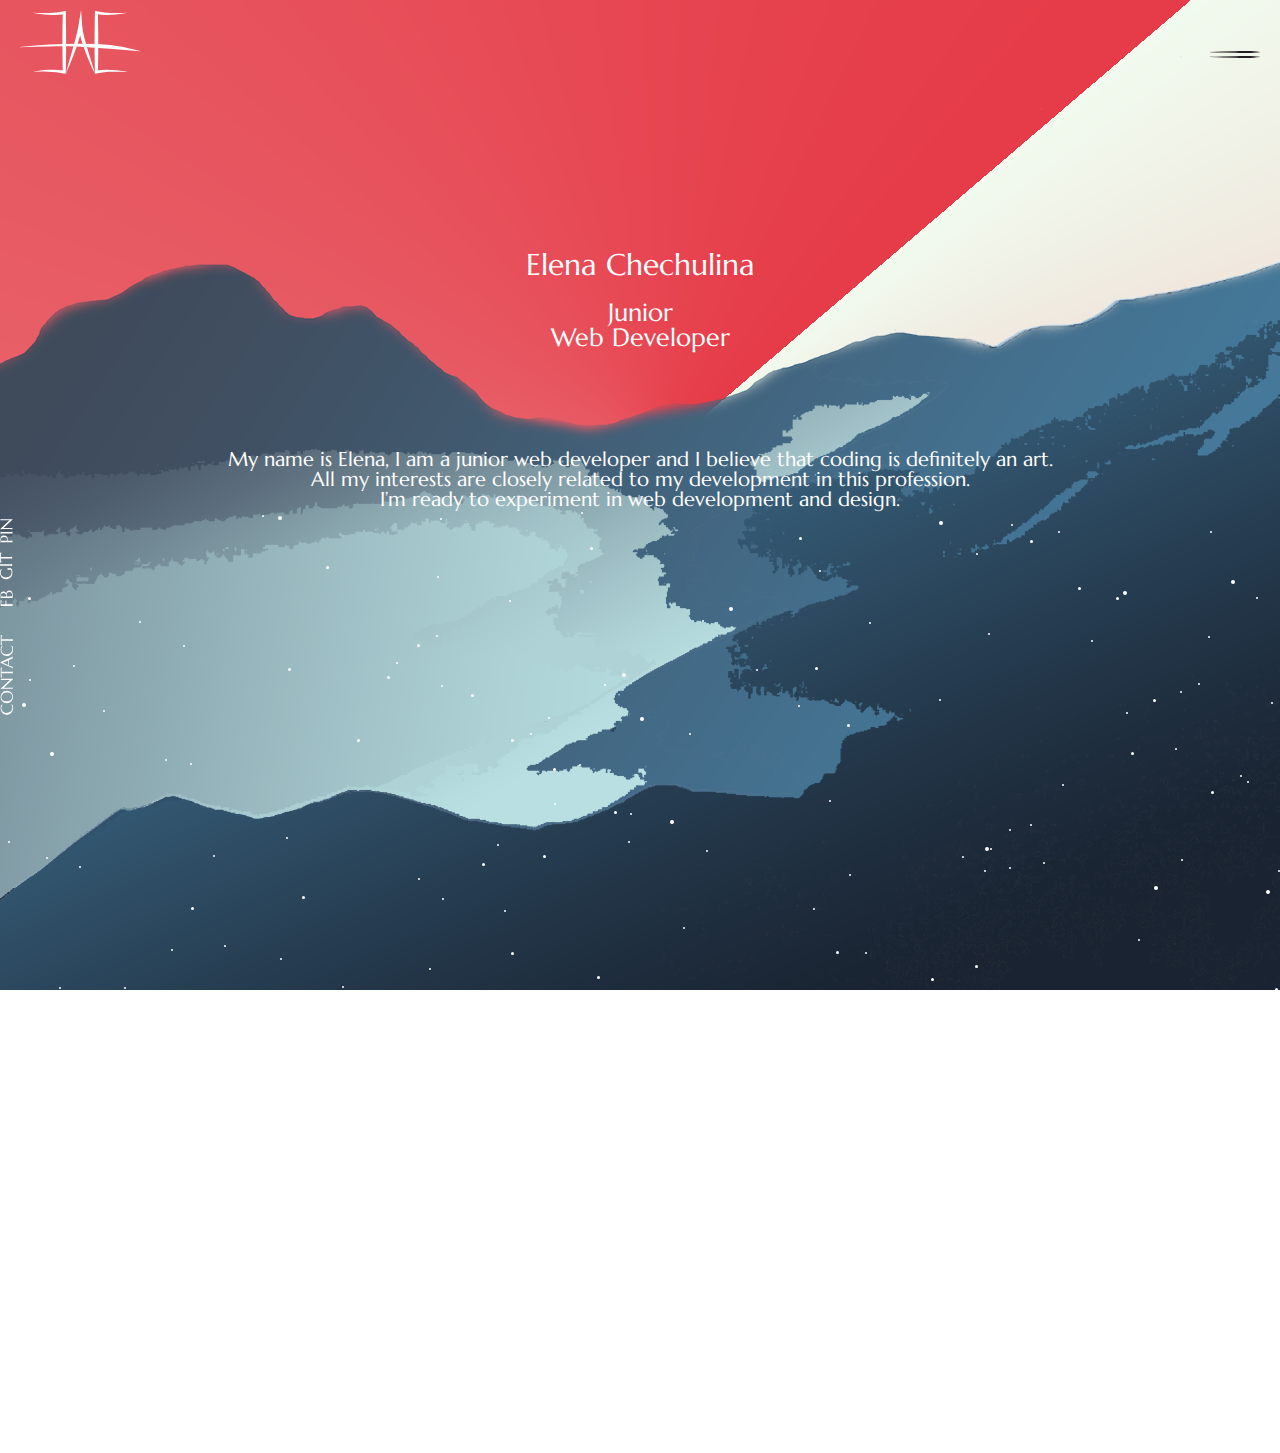
==== commit 6af4ab5f: "updating styles, video and Readme file" ====
--- a/index.html
+++ b/index.html
@@ -10,7 +10,7 @@
     <link href="https://fonts.googleapis.com/css2?family=Marcellus&display=swap" rel="stylesheet">
 </head>
 <body>
-    <div class="container_index">
+    <div class="container">
         <h1 class="hidden">Container</h1>
         <div class="animation">  
         <header class="navHeader">
--- a/css/master.css
+++ b/css/master.css
@@ -1 +1 @@
-@media screen and (min-width: 48em){.contact-wrap{display:flex;flex-direction:row}.gallery{display:grid;grid-template-columns:1fr 1fr 1fr;gap:50px;margin-top:20px}.media_cont{display:flex}#logo_mini{width:40%;margin-top:10px}.mainHeader{margin-top:50px}.about_content{margin-top:100px;width:400px}}body{font-family:"Marcellus",serif;color:#fff}.hidden{display:none}.container_index{background-image:url(../images/bcgrnd.png);background-repeat:no-repeat;background-position:center;background-attachment:fixed;background-size:cover}.container{background-image:url(../images/bcgrnd_5.png);background-repeat:no-repeat;background-position:center;background-attachment:fixed}.copy{color:#fff;text-align:right;font-size:14px;margin-right:10px}.myName{font-size:30px;text-align:center;margin-top:10px}.job_title_1,.job_title_2{font-size:25px;text-align:center}.job_title_1{margin-top:20px}.content{display:flex;flex-direction:column}.descrip_1,.descrip_2,.descrip_3{font-size:20px;text-align:center;margin-left:40px;margin-right:40px}.descrip_1{margin-top:60px}#media{width:13px}#mainNav{display:flex;flex-direction:column;margin-top:30px}#mainNav button{margin-left:auto;background:url(../images/menu.svg) center no-repeat;border:none;width:50px;height:50px;transition:all 400ms ease}#mainNav button.expanded{-webkit-transform:rotate(90deg);-ms-transform:rotate(90deg);transform:rotate(90deg)}#mainNav li a{display:block;padding:10px 0;text-align:center;text-decoration:none;color:#fff;font-size:20px}#mainNav li:last-child{margin-bottom:10px}#mainNav li:hover{background-color:rgba(69,123,157,.8)}#burgerCon{display:none;margin-top:20px}#burgerCon.slideToggle{display:block}.navHeader{display:flex;flex-direction:row;justify-content:space-between;height:200px;padding-left:20px;padding-right:20px}#logo_mini{width:40%;margin-top:10px}#crossbar{animation:start 3s}@keyframes start{0%{opacity:0}100%{opacity:1}}.titlePort{font-size:30px;text-align:center;margin-top:-50px}.gallery{display:flex;flex-direction:column;justify-content:space-around;align-items:center;margin-top:10px}form{display:flex;flex-direction:column;align-items:center}input[type=text],input[type=email]{padding:.7em;color:#fff;border:1px solid #fff;border-radius:0px;width:340px;background-color:transparent;font-size:17px;margin-top:10px}textarea{resize:none;width:360px;background:none;border:1px solid #fff;border-radius:0px;font-size:17px;color:#fff;margin-top:10px}.white::placeholder{color:#fff}.submit-wrapper{display:inline-block;margin-top:5px;padding:10px;border-radius:.5rem;border-color:#fff;border:1px solid #fff;cursor:pointer;font-size:1.2em;color:#fff}.submit-wrapper:hover{background-color:rgba(54,75,93,.5)}.submit-wrapper span{padding-right:0}.animation{overflow:hidden;position:relative;width:100%;padding-bottom:56.25%;height:100%}.circl1{width:2px;height:2px;border-radius:100%;background:transparent;box-shadow:2032px 449px #fff,1683px 605px #fff,1522px 2312px #fff,250px 2364px #fff,1767px 976px #fff,1009px 319px #fff,1975px 1618px #fff,440px 953px #fff,446px 1170px #fff,1040px 1573px #fff,356px 2349px #fff,2166px 2440px #fff,437px 1437px #fff,799px 1422px #fff,1567px 1725px #fff,2479px 1870px #fff,2496px 1062px #fff,1618px 1916px #fff,2097px 2167px #fff,1658px 2168px #fff,617px 802px #fff,218px 1810px #fff,2145px 161px #fff,1735px 141px #fff,1783px 840px #fff,59px 477px #fff,1518px 754px #fff,2343px 388px #fff,1097px 2111px #fff,2085px 2473px #fff,1694px 1492px #fff,2154px 674px #fff,840px 1964px #fff,1908px 1500px #fff,2281px 379px #fff,689px 223px #fff,453px 2098px #fff,559px 651px #fff,1504px 2385px #fff,440px 8px #fff,2263px 54px #fff,1400px 760px #fff,545px 1922px #fff,2401px 577px #fff,1943px 578px #fff,436px 125px #fff,1460px 186px #fff,2009px 852px #fff,94px 746px #fff,508px 535px #fff,1328px 373px #fff,429px 458px #fff,1081px 1977px #fff,1181px 349px #fff,1855px 1894px #fff,2352px 824px #fff,2023px 2256px #fff,574px 998px #fff,137px 2128px #fff,1415px 1003px #fff,1873px 363px #fff,530px 223px #fff,2400px 1390px #fff,1px 2335px #fff,939px 189px #fff,183px 135px #fff,2460px 1522px #fff,2031px 1500px #fff,2061px 2134px #fff,1853px 1147px #fff,1749px 1551px #fff,261px 1977px #fff,1069px 887px #fff,2382px 135px #fff,1779px 1448px #fff,689px 1788px #fff,1936px 919px #fff,1099px 1910px #fff,403px 1923px #fff,410px 2061px #fff,1735px 850px #fff,1787px 235px #fff,2382px 300px #fff,2083px 952px #fff,1207px 1327px #fff,1449px 1120px #fff,1009px 357px #fff,2328px 815px #fff,1298px 1844px #fff,382px 1028px #fff,691px 1360px #fff,1302px 1092px #fff,79px 1641px #fff,2456px 386px #fff,1388px 1605px #fff,630px 303px #fff,2041px 600px #fff,890px 1302px #fff,925px 2205px #fff,690px 1178px #fff,242px 1012px #fff,177px 2345px #fff,1317px 815px #fff,406px 867px #fff,726px 806px #fff,2450px 164px #fff,1771px 767px #fff,672px 1144px #fff,1946px 972px #fff,29px 169px #fff,1242px 2377px #fff,601px 2485px #fff,147px 1745px #fff,1240px 265px #fff,1212px 906px #fff,473px 978px #fff,2049px 969px #fff,1518px 713px #fff,1117px 1436px #fff,704px 2177px #fff,566px 2426px #fff,1691px 1239px #fff,727px 2370px #fff,2035px 2369px #fff,1479px 864px #fff,1324px 635px #fff,1461px 1450px #fff,1083px 1543px #fff,2334px 791px #fff,2273px 2056px #fff,2037px 2452px #fff,581px 2px #fff,904px 1308px #fff,919px 1050px #fff,1256px 87px #fff,342px 476px #fff,442px 388px #fff,370px 1954px #fff,1749px 2185px #fff,2291px 128px #fff,491px 754px #fff,2108px 1170px #fff,1126px 202px #fff,2413px 81px #fff,1602px 1610px #fff,1159px 840px #fff,1099px 513px #fff,219px 2099px #fff,1029px 1791px #fff,2298px 462px #fff,1900px 7px #fff,643px 519px #fff,2482px 1855px #fff,1662px 1743px #fff,154px 2259px #fff,194px 628px #fff,1090px 2062px #fff,2348px 957px #fff,1889px 375px #fff,1897px 603px #fff,2284px 1862px #fff,1009px 2458px #fff,1795px 2067px #fff,1272px 792px #fff,2105px 1080px #fff,902px 918px #fff,1460px 1781px #fff,2449px 347px #fff,1790px 1584px #fff,1926px 412px #fff,1467px 2123px #fff,750px 1974px #fff,1470px 880px #fff,139px 111px #fff,1315px 573px #fff,1743px 1542px #fff,2315px 2252px #fff,2012px 1147px #fff,1041px 1655px #fff,811px 2130px #fff,342px 1852px #fff,1070px 1093px #fff,1847px 2174px #fff,949px 1003px #fff,2393px 1819px #fff,1458px 1064px #fff,262px 5px #fff,1421px 434px #fff,103px 200px #fff,311px 1650px #fff,1409px 114px #fff,969px 1975px #fff,704px 2438px #fff,2341px 946px #fff,2032px 692px #fff,2136px 1084px #fff,1931px 13px #fff,683px 417px #fff,5px 800px #fff,610px 2412px #fff,1723px 188px #fff,1285px 978px #fff,1102px 2056px #fff,601px 1035px #fff,2185px 1871px #fff,2206px 1651px #fff,546px 1162px #fff,489px 1971px #fff,1714px 1617px #fff,438px 2058px #fff,1079px 1821px #fff,2447px 423px #fff,2111px 466px #fff,716px 638px #fff,785px 1738px #fff,1092px 1386px #fff,636px 1351px #fff,842px 2172px #fff,2196px 1899px #fff,1819px 1012px #fff,2267px 2432px #fff,554px 293px #fff,1524px 1479px #fff,2012px 532px #fff,2472px 1540px #fff,1407px 432px #fff,189px 1576px #fff,2306px 1068px #fff,2496px 405px #fff,1744px 990px #fff,418px 368px #fff,657px 2180px #fff,291px 1715px #fff,1768px 1759px #fff,1807px 1714px #fff,356px 2349px #fff,2382px 2497px #fff,2283px 671px #fff,1951px 1177px #fff,2425px 2263px #fff,1307px 812px #fff,339px 2124px #fff,1747px 487px #fff,1210px 21px #fff,1867px 2297px #fff,633px 2142px #fff,1153px 667px #fff,431px 1795px #fff,2053px 1303px #fff,402px 1932px #fff,1540px 1364px #fff,1463px 2291px #fff,1232px 1188px #fff,2229px 2363px #fff,864px 1957px #fff,863px 891px #fff,1536px 139px #fff,204px 1149px #fff,807px 1772px #fff,1294px 1053px #fff,1708px 107px #fff,337px 693px #fff,2374px 2293px #fff,771px 1058px #fff,843px 1539px #fff,1180px 181px #fff,2045px 1341px #fff,1858px 1099px #fff,1004px 1423px #fff,232px 644px #fff,1659px 254px #fff,1792px 1066px #fff,2179px 1014px #fff,2338px 159px #fff,281px 2328px #fff,1450px 1022px #fff,2025px 893px #fff,2340px 234px #fff,1765px 799px #fff,1344px 2206px #fff,1206px 2437px #fff,1306px 771px #fff,1018px 2024px #fff,1626px 2469px #fff,273px 1175px #fff,1758px 905px #fff,1049px 2127px #fff,990px 338px #fff,653px 1483px #fff,1435px 1550px #fff,1556px 851px #fff,1011px 2359px #fff,1922px 1315px #fff,2401px 1371px #fff,976px 43px #fff,78px 1243px #fff,2408px 498px #fff,493px 637px #fff,292px 1373px #fff,1994px 657px #fff,1017px 1663px #fff,2456px 1257px #fff,414px 2020px #fff,441px 175px #fff,1020px 632px #fff,1455px 1396px #fff,510px 720px #fff,437px 66px #fff,150px 845px #fff,819px 60px #fff,986px 1052px #fff,960px 1107px #fff,615px 2381px #fff,2014px 282px #fff,98px 1754px #fff,854px 1685px #fff,2367px 935px #fff,1102px 1327px #fff,46px 347px #fff,2171px 1007px #fff,595px 527px #fff,1482px 1098px #fff,923px 2105px #fff,687px 2145px #fff,988px 123px #fff,2174px 2388px #fff,2381px 2460px #fff,1656px 2273px #fff,1545px 2292px #fff,919px 1437px #fff,165px 249px #fff,600px 1102px #fff,1759px 1521px #fff,1941px 271px #fff,1457px 2232px #fff,1091px 130px #fff,1380px 55px #fff,419px 2410px #fff,1011px 14px #fff,1042px 1034px #fff,1241px 501px #fff,2421px 2485px #fff,346px 1074px #fff,1388px 1692px #fff,2331px 373px #fff,942px 2325px #fff,1058px 21px #fff,86px 1965px #fff,651px 1372px #fff,2291px 108px #fff,606px 868px #fff,1044px 605px #fff,1318px 2357px #fff,1813px 1383px #fff,1964px 1372px #fff,1786px 1530px #fff,2427px 791px #fff,224px 1539px #fff,965px 1662px #fff,427px 944px #fff,1965px 1325px #fff,131px 1544px #fff,2228px 1700px #fff,1982px 1841px #fff,2381px 1272px #fff,899px 1781px #fff,320px 2298px #fff,1145px 1483px #fff,844px 1431px #fff,2379px 1967px #fff,1941px 1174px #fff,2283px 1582px #fff,54px 1107px #fff,1235px 1609px #fff,2244px 1583px #fff,1949px 1689px #fff,45px 1812px #fff,1306px 48px #fff,1909px 69px #fff,1469px 1556px #fff,453px 832px #fff,286px 327px #fff,1898px 255px #fff,2393px 530px #fff,632px 1085px #fff,1391px 1673px #fff,1238px 2318px #fff,1404px 2410px #fff,2257px 765px #fff,441px 1171px #fff,813px 398px #fff,1795px 1317px #fff,1166px 2102px #fff,1739px 1122px #fff,1326px 2219px #fff,1931px 2292px #fff,1247px 271px #fff,782px 621px #fff,66px 644px #fff,492px 2008px #fff,429px 762px #fff,1198px 173px #fff,171px 439px #fff,2059px 2219px #fff,916px 725px #fff,2488px 1438px #fff,1096px 1783px #fff,2247px 622px #fff,2297px 1566px #fff,1043px 352px #fff,445px 542px #fff,2225px 2165px #fff,2229px 588px #fff,962px 346px #fff,1948px 2382px #fff,1213px 1640px #fff,272px 1898px #fff,46px 1685px #fff,1001px 1990px #fff,2409px 743px #fff,1272px 672px #fff,1106px 1215px #fff,1488px 1730px #fff,79px 356px #fff,83px 996px #fff,2162px 1366px #fff,1327px 1279px #fff,1430px 676px #fff,756px 159px #fff,604px 174px #fff,24px 1055px #fff,1737px 872px #fff,1464px 1150px #fff,1257px 1902px #fff,1870px 1019px #fff,2028px 989px #fff,853px 2217px #fff,678px 2291px #fff,224px 435px #fff,8px 331px #fff,1774px 1753px #fff,472px 2102px #fff,497px 334px #fff,1022px 1498px #fff,2114px 1233px #fff,845px 1275px #fff,1988px 1705px #fff,124px 477px #fff,73px 155px #fff,1116px 1745px #fff,200px 2030px #fff,1878px 419px #fff,2102px 1215px #fff,1327px 2279px #fff,1689px 670px #fff,992px 769px #fff,372px 1994px #fff,939px 715px #fff,1498px 1674px #fff,628px 331px #fff,129px 1283px #fff,2066px 420px #fff,1435px 90px #fff,2271px 1831px #fff,706px 340px #fff,1222px 1287px #fff,1224px 1882px #fff,314px 1115px #fff,190px 253px #fff,972px 1343px #fff,869px 112px #fff,1881px 2285px #fff,1709px 958px #fff,2040px 2096px #fff,1718px 1665px #fff,1141px 2170px #fff,966px 1216px #fff,2198px 1505px #fff,1378px 1767px #fff,2000px 2245px #fff,1685px 1910px #fff,2223px 824px #fff,2344px 32px #fff,964px 1209px #fff,1668px 311px #fff,209px 993px #fff,102px 1918px #fff,902px 1218px #fff,1447px 2077px #fff,798px 195px #fff,498px 1948px #fff,787px 1491px #fff,2232px 926px #fff,272px 1427px #fff,2402px 245px #fff,904px 1396px #fff,2469px 1089px #fff,984px 360px #fff,1355px 1285px #fff,213px 345px #fff,2292px 734px #fff,1294px 1894px #fff,1757px 1896px #fff,1344px 1385px #fff,1271px 192px #fff,2491px 1857px #fff,2472px 1085px #fff,834px 2013px #fff,1208px 126px #fff,1697px 110px #fff,1259px 1881px #fff,2084px 1943px #fff,1872px 2312px #fff,913px 1577px #fff,348px 1514px #fff,2281px 1925px #fff,66px 2221px #fff,2116px 968px #fff,1163px 606px #fff,2104px 1387px #fff,509px 90px #fff,1799px 1951px #fff,1817px 1646px #fff,547px 1822px #fff,2435px 1862px #fff,1087px 1500px #fff,1276px 825px #fff,1248px 1557px #fff,829px 290px #fff,1034px 2040px #fff,642px 1131px #fff,1219px 1194px #fff,1725px 836px #fff,267px 2424px #fff,2338px 149px #fff,1971px 2227px #fff,1941px 99px #fff,1403px 532px #fff,548px 207px #fff,2153px 1166px #fff,1222px 2413px #fff,1199px 1483px #fff,1568px 1976px #fff,464px 1487px #fff,2411px 1953px #fff,89px 790px #fff,1378px 1194px #fff,396px 152px #fff,518px 1077px #fff,1626px 1527px #fff,1423px 1925px #fff,2116px 137px #fff,2462px 909px #fff,187px 1923px #fff,1921px 518px #fff,1817px 1551px #fff,415px 2281px #fff,2486px 722px #fff,531px 813px #fff,619px 2043px #fff,1515px 803px #fff,1869px 1739px #fff,2369px 1300px #fff,2149px 255px #fff,1147px 1753px #fff,912px 2172px #fff,1808px 1051px #fff,1394px 1640px #fff,2218px 2402px #fff,1062px 274px #fff,2053px 472px #fff,2268px 2139px #fff,1774px 1302px #fff,1867px 122px #fff,702px 110px #fff,974px 917px #fff,561px 1092px #fff,1346px 1142px #fff,36px 1904px #fff,1291px 1138px #fff,849px 1495px #fff,2384px 1976px #fff,2249px 93px #fff,1134px 1789px #fff,776px 2393px #fff,228px 1618px #fff,1175px 238px #fff,2308px 793px #fff,1753px 988px #fff,1278px 360px #fff,1901px 228px #fff,2248px 1394px #fff,1062px 1692px #fff,1745px 1023px #fff,1936px 237px #fff,1689px 2126px #fff,184px 554px #fff,1792px 1926px #fff,865px 442px #fff,2498px 1237px #fff,1613px 1665px #fff,1749px 2337px #fff,2370px 1462px #fff,1668px 655px #fff,1036px 1369px #fff,2001px 2119px #fff,1178px 1935px #fff,1615px 1766px #fff,579px 254px #fff,2250px 301px #fff,1627px 2031px #fff,2045px 143px #fff,856px 587px #fff,1307px 1867px #fff,1823px 1902px #fff,695px 1290px #fff,504px 400px #fff,2016px 1005px #fff,2034px 1345px #fff,2443px 2165px #fff,1030px 314px #fff,980px 527px #fff,277px 1620px #fff,1317px 269px #fff,2208px 745px #fff,341px 836px #fff,364px 1519px #fff,1939px 1148px #fff,463px 2204px #fff,2118px 370px #fff,54px 2463px #fff,2128px 1976px #fff,1866px 1767px #fff,1949px 1545px #fff,1686px 1820px #fff,663px 1989px #fff,1574px 336px #fff,340px 1626px #fff,63px 640px #fff,924px 2463px #fff,113px 903px #fff,998px 2411px #fff,741px 1479px #fff,1389px 544px #fff,2218px 367px #fff,1641px 625px #fff,849px 364px #fff,314px 2025px #fff,828px 2268px #fff,1138px 429px #fff,1727px 1167px #fff,1329px 691px #fff,579px 1690px #fff,1209px 1342px #fff,1396px 1516px #fff,964px 641px #fff,348px 1258px #fff,1328px 2221px #fff,1388px 2448px #fff,2126px 115px #fff,703px 2250px #fff,201px 789px #fff,1774px 2124px #fff,1517px 2097px #fff,1571px 1681px #fff,307px 1807px #fff,2243px 2410px #fff,987px 1240px #fff,216px 1750px #fff,2429px 2290px #fff,1545px 1185px #fff,223px 1183px #fff,1634px 1888px #fff,1367px 830px #fff,2007px 1027px #fff,1349px 1047px #fff,2482px 706px #fff,1713px 970px #fff,912px 531px #fff,1046px 2498px #fff,853px 1090px #fff,1266px 727px #fff,2204px 942px #fff,1231px 1621px #fff,2271px 989px #fff,736px 1993px #fff,784px 926px #fff,2453px 1187px #fff,2235px 791px #fff,200px 1791px #fff,180px 2243px #fff,1017px 564px #fff,291px 1763px #fff,437px 1582px #fff,193px 2323px #fff,1543px 122px #fff,280px 448px #fff,1063px 686px #fff,1875px 2039px #fff,1555px 2006px #fff;-webkit-animation:animStar 30s infinite linear;-moz-animation:animStar 30s infinite linear;animation:animStar 30s infinite linear}.circl1:after{content:" ";position:absolute;top:2500px;width:2px;height:2px;border-radius:100%;background:transparent;box-shadow:2032px 449px #fff,1683px 605px #fff,1522px 2312px #fff,250px 2364px #fff,1767px 976px #fff,1009px 319px #fff,1975px 1618px #fff,440px 953px #fff,446px 1170px #fff,1040px 1573px #fff,356px 2349px #fff,2166px 2440px #fff,437px 1437px #fff,799px 1422px #fff,1567px 1725px #fff,2479px 1870px #fff,2496px 1062px #fff,1618px 1916px #fff,2097px 2167px #fff,1658px 2168px #fff,617px 802px #fff,218px 1810px #fff,2145px 161px #fff,1735px 141px #fff,1783px 840px #fff,59px 477px #fff,1518px 754px #fff,2343px 388px #fff,1097px 2111px #fff,2085px 2473px #fff,1694px 1492px #fff,2154px 674px #fff,840px 1964px #fff,1908px 1500px #fff,2281px 379px #fff,689px 223px #fff,453px 2098px #fff,559px 651px #fff,1504px 2385px #fff,440px 8px #fff,2263px 54px #fff,1400px 760px #fff,545px 1922px #fff,2401px 577px #fff,1943px 578px #fff,436px 125px #fff,1460px 186px #fff,2009px 852px #fff,94px 746px #fff,508px 535px #fff,1328px 373px #fff,429px 458px #fff,1081px 1977px #fff,1181px 349px #fff,1855px 1894px #fff,2352px 824px #fff,2023px 2256px #fff,574px 998px #fff,137px 2128px #fff,1415px 1003px #fff,1873px 363px #fff,530px 223px #fff,2400px 1390px #fff,1px 2335px #fff,939px 189px #fff,183px 135px #fff,2460px 1522px #fff,2031px 1500px #fff,2061px 2134px #fff,1853px 1147px #fff,1749px 1551px #fff,261px 1977px #fff,1069px 887px #fff,2382px 135px #fff,1779px 1448px #fff,689px 1788px #fff,1936px 919px #fff,1099px 1910px #fff,403px 1923px #fff,410px 2061px #fff,1735px 850px #fff,1787px 235px #fff,2382px 300px #fff,2083px 952px #fff,1207px 1327px #fff,1449px 1120px #fff,1009px 357px #fff,2328px 815px #fff,1298px 1844px #fff,382px 1028px #fff,691px 1360px #fff,1302px 1092px #fff,79px 1641px #fff,2456px 386px #fff,1388px 1605px #fff,630px 303px #fff,2041px 600px #fff,890px 1302px #fff,925px 2205px #fff,690px 1178px #fff,242px 1012px #fff,177px 2345px #fff,1317px 815px #fff,406px 867px #fff,726px 806px #fff,2450px 164px #fff,1771px 767px #fff,672px 1144px #fff,1946px 972px #fff,29px 169px #fff,1242px 2377px #fff,601px 2485px #fff,147px 1745px #fff,1240px 265px #fff,1212px 906px #fff,473px 978px #fff,2049px 969px #fff,1518px 713px #fff,1117px 1436px #fff,704px 2177px #fff,566px 2426px #fff,1691px 1239px #fff,727px 2370px #fff,2035px 2369px #fff,1479px 864px #fff,1324px 635px #fff,1461px 1450px #fff,1083px 1543px #fff,2334px 791px #fff,2273px 2056px #fff,2037px 2452px #fff,581px 2px #fff,904px 1308px #fff,919px 1050px #fff,1256px 87px #fff,342px 476px #fff,442px 388px #fff,370px 1954px #fff,1749px 2185px #fff,2291px 128px #fff,491px 754px #fff,2108px 1170px #fff,1126px 202px #fff,2413px 81px #fff,1602px 1610px #fff,1159px 840px #fff,1099px 513px #fff,219px 2099px #fff,1029px 1791px #fff,2298px 462px #fff,1900px 7px #fff,643px 519px #fff,2482px 1855px #fff,1662px 1743px #fff,154px 2259px #fff,194px 628px #fff,1090px 2062px #fff,2348px 957px #fff,1889px 375px #fff,1897px 603px #fff,2284px 1862px #fff,1009px 2458px #fff,1795px 2067px #fff,1272px 792px #fff,2105px 1080px #fff,902px 918px #fff,1460px 1781px #fff,2449px 347px #fff,1790px 1584px #fff,1926px 412px #fff,1467px 2123px #fff,750px 1974px #fff,1470px 880px #fff,139px 111px #fff,1315px 573px #fff,1743px 1542px #fff,2315px 2252px #fff,2012px 1147px #fff,1041px 1655px #fff,811px 2130px #fff,342px 1852px #fff,1070px 1093px #fff,1847px 2174px #fff,949px 1003px #fff,2393px 1819px #fff,1458px 1064px #fff,262px 5px #fff,1421px 434px #fff,103px 200px #fff,311px 1650px #fff,1409px 114px #fff,969px 1975px #fff,704px 2438px #fff,2341px 946px #fff,2032px 692px #fff,2136px 1084px #fff,1931px 13px #fff,683px 417px #fff,5px 800px #fff,610px 2412px #fff,1723px 188px #fff,1285px 978px #fff,1102px 2056px #fff,601px 1035px #fff,2185px 1871px #fff,2206px 1651px #fff,546px 1162px #fff,489px 1971px #fff,1714px 1617px #fff,438px 2058px #fff,1079px 1821px #fff,2447px 423px #fff,2111px 466px #fff,716px 638px #fff,785px 1738px #fff,1092px 1386px #fff,636px 1351px #fff,842px 2172px #fff,2196px 1899px #fff,1819px 1012px #fff,2267px 2432px #fff,554px 293px #fff,1524px 1479px #fff,2012px 532px #fff,2472px 1540px #fff,1407px 432px #fff,189px 1576px #fff,2306px 1068px #fff,2496px 405px #fff,1744px 990px #fff,418px 368px #fff,657px 2180px #fff,291px 1715px #fff,1768px 1759px #fff,1807px 1714px #fff,356px 2349px #fff,2382px 2497px #fff,2283px 671px #fff,1951px 1177px #fff,2425px 2263px #fff,1307px 812px #fff,339px 2124px #fff,1747px 487px #fff,1210px 21px #fff,1867px 2297px #fff,633px 2142px #fff,1153px 667px #fff,431px 1795px #fff,2053px 1303px #fff,402px 1932px #fff,1540px 1364px #fff,1463px 2291px #fff,1232px 1188px #fff,2229px 2363px #fff,864px 1957px #fff,863px 891px #fff,1536px 139px #fff,204px 1149px #fff,807px 1772px #fff,1294px 1053px #fff,1708px 107px #fff,337px 693px #fff,2374px 2293px #fff,771px 1058px #fff,843px 1539px #fff,1180px 181px #fff,2045px 1341px #fff,1858px 1099px #fff,1004px 1423px #fff,232px 644px #fff,1659px 254px #fff,1792px 1066px #fff,2179px 1014px #fff,2338px 159px #fff,281px 2328px #fff,1450px 1022px #fff,2025px 893px #fff,2340px 234px #fff,1765px 799px #fff,1344px 2206px #fff,1206px 2437px #fff,1306px 771px #fff,1018px 2024px #fff,1626px 2469px #fff,273px 1175px #fff,1758px 905px #fff,1049px 2127px #fff,990px 338px #fff,653px 1483px #fff,1435px 1550px #fff,1556px 851px #fff,1011px 2359px #fff,1922px 1315px #fff,2401px 1371px #fff,976px 43px #fff,78px 1243px #fff,2408px 498px #fff,493px 637px #fff,292px 1373px #fff,1994px 657px #fff,1017px 1663px #fff,2456px 1257px #fff,414px 2020px #fff,441px 175px #fff,1020px 632px #fff,1455px 1396px #fff,510px 720px #fff,437px 66px #fff,150px 845px #fff,819px 60px #fff,986px 1052px #fff,960px 1107px #fff,615px 2381px #fff,2014px 282px #fff,98px 1754px #fff,854px 1685px #fff,2367px 935px #fff,1102px 1327px #fff,46px 347px #fff,2171px 1007px #fff,595px 527px #fff,1482px 1098px #fff,923px 2105px #fff,687px 2145px #fff,988px 123px #fff,2174px 2388px #fff,2381px 2460px #fff,1656px 2273px #fff,1545px 2292px #fff,919px 1437px #fff,165px 249px #fff,600px 1102px #fff,1759px 1521px #fff,1941px 271px #fff,1457px 2232px #fff,1091px 130px #fff,1380px 55px #fff,419px 2410px #fff,1011px 14px #fff,1042px 1034px #fff,1241px 501px #fff,2421px 2485px #fff,346px 1074px #fff,1388px 1692px #fff,2331px 373px #fff,942px 2325px #fff,1058px 21px #fff,86px 1965px #fff,651px 1372px #fff,2291px 108px #fff,606px 868px #fff,1044px 605px #fff,1318px 2357px #fff,1813px 1383px #fff,1964px 1372px #fff,1786px 1530px #fff,2427px 791px #fff,224px 1539px #fff,965px 1662px #fff,427px 944px #fff,1965px 1325px #fff,131px 1544px #fff,2228px 1700px #fff,1982px 1841px #fff,2381px 1272px #fff,899px 1781px #fff,320px 2298px #fff,1145px 1483px #fff,844px 1431px #fff,2379px 1967px #fff,1941px 1174px #fff,2283px 1582px #fff,54px 1107px #fff,1235px 1609px #fff,2244px 1583px #fff,1949px 1689px #fff,45px 1812px #fff,1306px 48px #fff,1909px 69px #fff,1469px 1556px #fff,453px 832px #fff,286px 327px #fff,1898px 255px #fff,2393px 530px #fff,632px 1085px #fff,1391px 1673px #fff,1238px 2318px #fff,1404px 2410px #fff,2257px 765px #fff,441px 1171px #fff,813px 398px #fff,1795px 1317px #fff,1166px 2102px #fff,1739px 1122px #fff,1326px 2219px #fff,1931px 2292px #fff,1247px 271px #fff,782px 621px #fff,66px 644px #fff,492px 2008px #fff,429px 762px #fff,1198px 173px #fff,171px 439px #fff,2059px 2219px #fff,916px 725px #fff,2488px 1438px #fff,1096px 1783px #fff,2247px 622px #fff,2297px 1566px #fff,1043px 352px #fff,445px 542px #fff,2225px 2165px #fff,2229px 588px #fff,962px 346px #fff,1948px 2382px #fff,1213px 1640px #fff,272px 1898px #fff,46px 1685px #fff,1001px 1990px #fff,2409px 743px #fff,1272px 672px #fff,1106px 1215px #fff,1488px 1730px #fff,79px 356px #fff,83px 996px #fff,2162px 1366px #fff,1327px 1279px #fff,1430px 676px #fff,756px 159px #fff,604px 174px #fff,24px 1055px #fff,1737px 872px #fff,1464px 1150px #fff,1257px 1902px #fff,1870px 1019px #fff,2028px 989px #fff,853px 2217px #fff,678px 2291px #fff,224px 435px #fff,8px 331px #fff,1774px 1753px #fff,472px 2102px #fff,497px 334px #fff,1022px 1498px #fff,2114px 1233px #fff,845px 1275px #fff,1988px 1705px #fff,124px 477px #fff,73px 155px #fff,1116px 1745px #fff,200px 2030px #fff,1878px 419px #fff,2102px 1215px #fff,1327px 2279px #fff,1689px 670px #fff,992px 769px #fff,372px 1994px #fff,939px 715px #fff,1498px 1674px #fff,628px 331px #fff,129px 1283px #fff,2066px 420px #fff,1435px 90px #fff,2271px 1831px #fff,706px 340px #fff,1222px 1287px #fff,1224px 1882px #fff,314px 1115px #fff,190px 253px #fff,972px 1343px #fff,869px 112px #fff,1881px 2285px #fff,1709px 958px #fff,2040px 2096px #fff,1718px 1665px #fff,1141px 2170px #fff,966px 1216px #fff,2198px 1505px #fff,1378px 1767px #fff,2000px 2245px #fff,1685px 1910px #fff,2223px 824px #fff,2344px 32px #fff,964px 1209px #fff,1668px 311px #fff,209px 993px #fff,102px 1918px #fff,902px 1218px #fff,1447px 2077px #fff,798px 195px #fff,498px 1948px #fff,787px 1491px #fff,2232px 926px #fff,272px 1427px #fff,2402px 245px #fff,904px 1396px #fff,2469px 1089px #fff,984px 360px #fff,1355px 1285px #fff,213px 345px #fff,2292px 734px #fff,1294px 1894px #fff,1757px 1896px #fff,1344px 1385px #fff,1271px 192px #fff,2491px 1857px #fff,2472px 1085px #fff,834px 2013px #fff,1208px 126px #fff,1697px 110px #fff,1259px 1881px #fff,2084px 1943px #fff,1872px 2312px #fff,913px 1577px #fff,348px 1514px #fff,2281px 1925px #fff,66px 2221px #fff,2116px 968px #fff,1163px 606px #fff,2104px 1387px #fff,509px 90px #fff,1799px 1951px #fff,1817px 1646px #fff,547px 1822px #fff,2435px 1862px #fff,1087px 1500px #fff,1276px 825px #fff,1248px 1557px #fff,829px 290px #fff,1034px 2040px #fff,642px 1131px #fff,1219px 1194px #fff,1725px 836px #fff,267px 2424px #fff,2338px 149px #fff,1971px 2227px #fff,1941px 99px #fff,1403px 532px #fff,548px 207px #fff,2153px 1166px #fff,1222px 2413px #fff,1199px 1483px #fff,1568px 1976px #fff,464px 1487px #fff,2411px 1953px #fff,89px 790px #fff,1378px 1194px #fff,396px 152px #fff,518px 1077px #fff,1626px 1527px #fff,1423px 1925px #fff,2116px 137px #fff,2462px 909px #fff,187px 1923px #fff,1921px 518px #fff,1817px 1551px #fff,415px 2281px #fff,2486px 722px #fff,531px 813px #fff,619px 2043px #fff,1515px 803px #fff,1869px 1739px #fff,2369px 1300px #fff,2149px 255px #fff,1147px 1753px #fff,912px 2172px #fff,1808px 1051px #fff,1394px 1640px #fff,2218px 2402px #fff,1062px 274px #fff,2053px 472px #fff,2268px 2139px #fff,1774px 1302px #fff,1867px 122px #fff,702px 110px #fff,974px 917px #fff,561px 1092px #fff,1346px 1142px #fff,36px 1904px #fff,1291px 1138px #fff,849px 1495px #fff,2384px 1976px #fff,2249px 93px #fff,1134px 1789px #fff,776px 2393px #fff,228px 1618px #fff,1175px 238px #fff,2308px 793px #fff,1753px 988px #fff,1278px 360px #fff,1901px 228px #fff,2248px 1394px #fff,1062px 1692px #fff,1745px 1023px #fff,1936px 237px #fff,1689px 2126px #fff,184px 554px #fff,1792px 1926px #fff,865px 442px #fff,2498px 1237px #fff,1613px 1665px #fff,1749px 2337px #fff,2370px 1462px #fff,1668px 655px #fff,1036px 1369px #fff,2001px 2119px #fff,1178px 1935px #fff,1615px 1766px #fff,579px 254px #fff,2250px 301px #fff,1627px 2031px #fff,2045px 143px #fff,856px 587px #fff,1307px 1867px #fff,1823px 1902px #fff,695px 1290px #fff,504px 400px #fff,2016px 1005px #fff,2034px 1345px #fff,2443px 2165px #fff,1030px 314px #fff,980px 527px #fff,277px 1620px #fff,1317px 269px #fff,2208px 745px #fff,341px 836px #fff,364px 1519px #fff,1939px 1148px #fff,463px 2204px #fff,2118px 370px #fff,54px 2463px #fff,2128px 1976px #fff,1866px 1767px #fff,1949px 1545px #fff,1686px 1820px #fff,663px 1989px #fff,1574px 336px #fff,340px 1626px #fff,63px 640px #fff,924px 2463px #fff,113px 903px #fff,998px 2411px #fff,741px 1479px #fff,1389px 544px #fff,2218px 367px #fff,1641px 625px #fff,849px 364px #fff,314px 2025px #fff,828px 2268px #fff,1138px 429px #fff,1727px 1167px #fff,1329px 691px #fff,579px 1690px #fff,1209px 1342px #fff,1396px 1516px #fff,964px 641px #fff,348px 1258px #fff,1328px 2221px #fff,1388px 2448px #fff,2126px 115px #fff,703px 2250px #fff,201px 789px #fff,1774px 2124px #fff,1517px 2097px #fff,1571px 1681px #fff,307px 1807px #fff,2243px 2410px #fff,987px 1240px #fff,216px 1750px #fff,2429px 2290px #fff,1545px 1185px #fff,223px 1183px #fff,1634px 1888px #fff,1367px 830px #fff,2007px 1027px #fff,1349px 1047px #fff,2482px 706px #fff,1713px 970px #fff,912px 531px #fff,1046px 2498px #fff,853px 1090px #fff,1266px 727px #fff,2204px 942px #fff,1231px 1621px #fff,2271px 989px #fff,736px 1993px #fff,784px 926px #fff,2453px 1187px #fff,2235px 791px #fff,200px 1791px #fff,180px 2243px #fff,1017px 564px #fff,291px 1763px #fff,437px 1582px #fff,193px 2323px #fff,1543px 122px #fff,280px 448px #fff,1063px 686px #fff,1875px 2039px #fff,1555px 2006px #fff}.circl2{width:3px;height:3px;border-radius:100%;background:transparent;box-shadow:1116px 85px #fff,2043px 2177px #fff,2002px 707px #fff,1248px 1583px #fff,614px 299px #fff,616px 1786px #fff,1605px 124px #fff,2324px 750px #fff,1205px 1410px #fff,1334px 499px #fff,1597px 2459px #fff,578px 1317px #fff,1086px 607px #fff,815px 155px #fff,1471px 2315px #fff,1757px 520px #fff,209px 870px #fff,597px 464px #fff,1397px 850px #fff,2189px 2236px #fff,1424px 2244px #fff,836px 439px #fff,2389px 138px #fff,2161px 794px #fff,1030px 28px #fff,847px 212px #fff,1754px 2400px #fff,931px 466px #fff,1236px 2143px #fff,856px 2443px #fff,354px 1420px #fff,1973px 2181px #fff,1287px 1823px #fff,292px 1279px #fff,1935px 1925px #fff,1412px 69px #fff,511px 227px #fff,17px 2114px #fff,408px 1312px #fff,150px 2081px #fff,1774px 323px #fff,1355px 1390px #fff,511px 440px #fff,417px 1451px #fff,1639px 196px #fff,597px 617px #fff,1747px 944px #fff,2383px 453px #fff,2434px 564px #fff,920px 915px #fff,2388px 833px #fff,168px 2369px #fff,302px 384px #fff,1844px 928px #fff,1133px 822px #fff,1557px 1725px #fff,1311px 773px #fff,2028px 2079px #fff,2383px 1px #fff,2132px 456px #fff,468px 824px #fff,900px 641px #fff,1619px 1063px #fff,1260px 2199px #fff,824px 1078px #fff,590px 35px #fff,406px 2001px #fff,1752px 1729px #fff,288px 156px #fff,191px 1930px #fff,387px 164px #fff,1120px 2011px #fff,1021px 1256px #fff,1554px 1830px #fff,671px 1068px #fff,1952px 2117px #fff,1648px 2179px #fff,1360px 98px #fff,2388px 1047px #fff,2339px 2453px #fff,1153px 187px #fff,2309px 585px #fff,1557px 1342px #fff,1378px 2082px #fff,192px 740px #fff,879px 910px #fff,1414px 1785px #fff,752px 480px #fff,351px 2464px #fff,1454px 599px #fff,2099px 264px #fff,414px 1877px #fff,873px 730px #fff,1913px 1907px #fff,924px 1009px #fff,99px 2244px #fff,975px 453px #fff,191px 966px #fff,1933px 966px #fff,1197px 1673px #fff,1968px 1892px #fff,2197px 951px #fff,757px 2124px #fff,931px 1047px #fff,1098px 1913px #fff,2047px 2135px #fff,620px 1609px #fff,1877px 1734px #fff,191px 395px #fff,672px 1023px #fff,122px 1331px #fff,1211px 279px #fff,2323px 595px #fff,2398px 2238px #fff,1158px 1121px #fff,1285px 2422px #fff,2330px 227px #fff,28px 85px #fff,782px 750px #fff,482px 351px #fff,387px 2397px #fff,113px 2309px #fff,1001px 2284px #fff,1858px 1940px #fff,1881px 1617px #fff,2045px 2412px #fff,1246px 770px #fff,1448px 1752px #fff,1269px 2059px #fff,799px 25px #fff,2478px 1170px #fff,1275px 476px #fff,2015px 1751px #fff,844px 2102px #fff,624px 1402px #fff,574px 1806px #fff,1838px 1812px #fff,2461px 741px #fff,254px 911px #fff,1801px 1023px #fff,649px 1584px #fff,2121px 610px #fff,2225px 1575px #fff,793px 1267px #fff,365px 533px #fff,2400px 1057px #fff,1280px 1223px #fff,326px 54px #fff,1458px 1004px #fff,471px 182px #fff,1708px 2314px #fff,668px 1781px #fff,806px 1386px #fff,1270px 1063px #fff,1507px 262px #fff,2334px 674px #fff,1271px 2235px #fff,230px 815px #fff,1254px 1608px #fff,1364px 2016px #fff,553px 256px #fff,1089px 1453px #fff,1642px 2430px #fff,1519px 143px #fff,1553px 1286px #fff,937px 1703px #fff,2147px 2271px #fff,1617px 2050px #fff,1917px 1008px #fff,1371px 2356px #fff,1131px 917px #fff,147px 2269px #fff,1886px 1298px #fff,283px 906px #fff,1315px 1895px #fff,1856px 439px #fff,1584px 1103px #fff,1944px 2398px #fff,776px 606px #fff,2256px 2459px #fff,2037px 1832px #fff,2269px 1319px #fff,1394px 529px #fff,1210px 558px #fff,417px 132px #fff,2135px 1263px #fff,1564px 1137px #fff,1871px 1061px #fff,543px 343px #fff,649px 804px #fff,2190px 1514px #fff,1229px 1159px #fff,1287px 2361px #fff,1078px 75px #fff,630px 1638px #fff,1867px 569px #fff,357px 227px #fff,1131px 240px #fff,755px 1337px #fff,12px 848px #fff;-webkit-animation:animStar 60s infinite linear;-moz-animation:animStar 60s infinite linear;animation:animStar 60s infinite linear}.circl2:after{content:" ";position:absolute;top:2500px;width:3px;height:3px;border-radius:100%;background:transparent;box-shadow:1116px 85px #fff,2043px 2177px #fff,2002px 707px #fff,1248px 1583px #fff,614px 299px #fff,616px 1786px #fff,1605px 124px #fff,2324px 750px #fff,1205px 1410px #fff,1334px 499px #fff,1597px 2459px #fff,578px 1317px #fff,1086px 607px #fff,815px 155px #fff,1471px 2315px #fff,1757px 520px #fff,209px 870px #fff,597px 464px #fff,1397px 850px #fff,2189px 2236px #fff,1424px 2244px #fff,836px 439px #fff,2389px 138px #fff,2161px 794px #fff,1030px 28px #fff,847px 212px #fff,1754px 2400px #fff,931px 466px #fff,1236px 2143px #fff,856px 2443px #fff,354px 1420px #fff,1973px 2181px #fff,1287px 1823px #fff,292px 1279px #fff,1935px 1925px #fff,1412px 69px #fff,511px 227px #fff,17px 2114px #fff,408px 1312px #fff,150px 2081px #fff,1774px 323px #fff,1355px 1390px #fff,511px 440px #fff,417px 1451px #fff,1639px 196px #fff,597px 617px #fff,1747px 944px #fff,2383px 453px #fff,2434px 564px #fff,920px 915px #fff,2388px 833px #fff,168px 2369px #fff,302px 384px #fff,1844px 928px #fff,1133px 822px #fff,1557px 1725px #fff,1311px 773px #fff,2028px 2079px #fff,2383px 1px #fff,2132px 456px #fff,468px 824px #fff,900px 641px #fff,1619px 1063px #fff,1260px 2199px #fff,824px 1078px #fff,590px 35px #fff,406px 2001px #fff,1752px 1729px #fff,288px 156px #fff,191px 1930px #fff,387px 164px #fff,1120px 2011px #fff,1021px 1256px #fff,1554px 1830px #fff,671px 1068px #fff,1952px 2117px #fff,1648px 2179px #fff,1360px 98px #fff,2388px 1047px #fff,2339px 2453px #fff,1153px 187px #fff,2309px 585px #fff,1557px 1342px #fff,1378px 2082px #fff,192px 740px #fff,879px 910px #fff,1414px 1785px #fff,752px 480px #fff,351px 2464px #fff,1454px 599px #fff,2099px 264px #fff,414px 1877px #fff,873px 730px #fff,1913px 1907px #fff,924px 1009px #fff,99px 2244px #fff,975px 453px #fff,191px 966px #fff,1933px 966px #fff,1197px 1673px #fff,1968px 1892px #fff,2197px 951px #fff,757px 2124px #fff,931px 1047px #fff,1098px 1913px #fff,2047px 2135px #fff,620px 1609px #fff,1877px 1734px #fff,191px 395px #fff,672px 1023px #fff,122px 1331px #fff,1211px 279px #fff,2323px 595px #fff,2398px 2238px #fff,1158px 1121px #fff,1285px 2422px #fff,2330px 227px #fff,28px 85px #fff,782px 750px #fff,482px 351px #fff,387px 2397px #fff,113px 2309px #fff,1001px 2284px #fff,1858px 1940px #fff,1881px 1617px #fff,2045px 2412px #fff,1246px 770px #fff,1448px 1752px #fff,1269px 2059px #fff,799px 25px #fff,2478px 1170px #fff,1275px 476px #fff,2015px 1751px #fff,844px 2102px #fff,624px 1402px #fff,574px 1806px #fff,1838px 1812px #fff,2461px 741px #fff,254px 911px #fff,1801px 1023px #fff,649px 1584px #fff,2121px 610px #fff,2225px 1575px #fff,793px 1267px #fff,365px 533px #fff,2400px 1057px #fff,1280px 1223px #fff,326px 54px #fff,1458px 1004px #fff,471px 182px #fff,1708px 2314px #fff,668px 1781px #fff,806px 1386px #fff,1270px 1063px #fff,1507px 262px #fff,2334px 674px #fff,1271px 2235px #fff,230px 815px #fff,1254px 1608px #fff,1364px 2016px #fff,553px 256px #fff,1089px 1453px #fff,1642px 2430px #fff,1519px 143px #fff,1553px 1286px #fff,937px 1703px #fff,2147px 2271px #fff,1617px 2050px #fff,1917px 1008px #fff,1371px 2356px #fff,1131px 917px #fff,147px 2269px #fff,1886px 1298px #fff,283px 906px #fff,1315px 1895px #fff,1856px 439px #fff,1584px 1103px #fff,1944px 2398px #fff,776px 606px #fff,2256px 2459px #fff,2037px 1832px #fff,2269px 1319px #fff,1394px 529px #fff,1210px 558px #fff,417px 132px #fff,2135px 1263px #fff,1564px 1137px #fff,1871px 1061px #fff,543px 343px #fff,649px 804px #fff,2190px 1514px #fff,1229px 1159px #fff,1287px 2361px #fff,1078px 75px #fff,630px 1638px #fff,1867px 569px #fff,357px 227px #fff,1131px 240px #fff,755px 1337px #fff,12px 848px #fff}.circl3{width:4px;height:4px;border-radius:100%;background:transparent;box-shadow:1250px 1621px #fff,615px 2345px #fff,207px 1061px #fff,1411px 1519px #fff,838px 2364px #fff,23px 744px #fff,4px 2494px #fff,1102px 2465px #fff,1133px 2018px #fff,186px 916px #fff,2426px 1419px #fff,953px 1139px #fff,380px 1799px #fff,2277px 463px #fff,2357px 1692px #fff,538px 740px #fff,670px 305px #fff,390px 1455px #fff,82px 2200px #fff,729px 92px #fff,1774px 2379px #fff,2124px 1339px #fff,1187px 820px #fff,22px 188px #fff,1610px 1243px #fff,1853px 1275px #fff,1472px 1213px #fff,2456px 1319px #fff,1732px 684px #fff,278px 1px #fff,1605px 1px #fff,284px 2048px #fff,241px 720px #fff,318px 1123px #fff,131px 723px #fff,529px 1177px #fff,640px 202px #fff,1336px 131px #fff,860px 2044px #fff,1662px 1699px #fff,1492px 2198px #fff,1611px 81px #fff,914px 2419px #fff,1706px 1689px #fff,344px 2303px #fff,733px 717px #fff,1266px 375px #fff,1766px 228px #fff,2067px 2148px #fff,2105px 2065px #fff,1214px 1530px #fff,2206px 763px #fff,2192px 369px #fff,1762px 1643px #fff,2305px 2158px #fff,2318px 595px #fff,1749px 1743px #fff,1679px 2295px #fff,1154px 371px #fff,1229px 1436px #fff,2367px 1466px #fff,1137px 945px #fff,985px 332px #fff,1422px 351px #fff,1231px 65px #fff,1446px 2259px #fff,1711px 500px #fff,2188px 864px #fff,795px 942px #fff,431px 987px #fff,281px 1047px #fff,1249px 990px #fff,622px 158px #fff,1708px 1871px #fff,939px 6px #fff,1415px 1481px #fff,1073px 1301px #fff,50px 237px #fff,2127px 239px #fff,1833px 2116px #fff,2372px 874px #fff,761px 1345px #fff,571px 2190px #fff,1362px 963px #fff,1126px 1946px #fff,1123px 76px #fff,2037px 2342px #fff,1592px 1356px #fff,1988px 2209px #fff,578px 827px #fff,580px 2267px #fff,1908px 526px #fff,1415px 130px #fff,891px 1672px #fff,2416px 143px #fff,311px 615px #fff,984px 2105px #fff,501px 594px #fff,908px 2128px #fff,2179px 1666px #fff;-webkit-animation:animStar 90s infinite linear;-moz-animation:animStar 90s infinite linear;animation:animStar 90s infinite linear}.circl3:after{content:" ";position:absolute;top:2500px;width:4px;height:4px;border-radius:100%;background:transparent;box-shadow:1250px 1621px #fff,615px 2345px #fff,207px 1061px #fff,1411px 1519px #fff,838px 2364px #fff,23px 744px #fff,4px 2494px #fff,1102px 2465px #fff,1133px 2018px #fff,186px 916px #fff,2426px 1419px #fff,953px 1139px #fff,380px 1799px #fff,2277px 463px #fff,2357px 1692px #fff,538px 740px #fff,670px 305px #fff,390px 1455px #fff,82px 2200px #fff,729px 92px #fff,1774px 2379px #fff,2124px 1339px #fff,1187px 820px #fff,22px 188px #fff,1610px 1243px #fff,1853px 1275px #fff,1472px 1213px #fff,2456px 1319px #fff,1732px 684px #fff,278px 1px #fff,1605px 1px #fff,284px 2048px #fff,241px 720px #fff,318px 1123px #fff,131px 723px #fff,529px 1177px #fff,640px 202px #fff,1336px 131px #fff,860px 2044px #fff,1662px 1699px #fff,1492px 2198px #fff,1611px 81px #fff,914px 2419px #fff,1706px 1689px #fff,344px 2303px #fff,733px 717px #fff,1266px 375px #fff,1766px 228px #fff,2067px 2148px #fff,2105px 2065px #fff,1214px 1530px #fff,2206px 763px #fff,2192px 369px #fff,1762px 1643px #fff,2305px 2158px #fff,2318px 595px #fff,1749px 1743px #fff,1679px 2295px #fff,1154px 371px #fff,1229px 1436px #fff,2367px 1466px #fff,1137px 945px #fff,985px 332px #fff,1422px 351px #fff,1231px 65px #fff,1446px 2259px #fff,1711px 500px #fff,2188px 864px #fff,795px 942px #fff,431px 987px #fff,281px 1047px #fff,1249px 990px #fff,622px 158px #fff,1708px 1871px #fff,939px 6px #fff,1415px 1481px #fff,1073px 1301px #fff,50px 237px #fff,2127px 239px #fff,1833px 2116px #fff,2372px 874px #fff,761px 1345px #fff,571px 2190px #fff,1362px 963px #fff,1126px 1946px #fff,1123px 76px #fff,2037px 2342px #fff,1592px 1356px #fff,1988px 2209px #fff,578px 827px #fff,580px 2267px #fff,1908px 526px #fff,1415px 130px #fff,891px 1672px #fff,2416px 143px #fff,311px 615px #fff,984px 2105px #fff,501px 594px #fff,908px 2128px #fff,2179px 1666px #fff}@-webkit-keyframes animStar{from{-webkit-transform:translateY(0px)}to{-webkit-transform:translateY(-2500px)}}@-moz-keyframes animStar{from{-moz-transform:translateY(0px)}to{-moz-transform:translateY(-2500px)}}@keyframes animStar{from{-webkit-transform:translateY(0px);-moz-transform:translateY(0px);-ms-transform:translateY(0px);-o-transform:translateY(0px);transform:translateY(0px)}to{-webkit-transform:translateY(-2500px);-moz-transform:translateY(-2500px);-ms-transform:translateY(-2500px);-o-transform:translateY(-2500px);transform:translateY(-2500px)}}.lightbox{display:none;position:absolute;top:0;bottom:0;width:100%;height:1670px;background-color:rgba(69,123,157,.9);z-index:200}.lightbox span{color:#fff;font-size:2em;cursor:pointer}.show-lightbox{display:block}.lb-close{position:absolute;padding:20px;font-size:40px;cursor:pointer}.comp-lb{display:flex;flex-direction:column;padding:20%;align-items:center}.image_pr{align-items:center}.presentation_pr{margin-top:20px;line-height:1.5}.project_name{font-size:25px}.project_info,.project_url{margin-top:10px}.titleCont{font-size:30px;text-align:center}.appeal{font-size:20px;margin-top:30px;text-align:center;padding:2%}.copy_ft{color:#fff;text-align:right;font-size:14px;margin-right:10px;margin-top:40px}.media_cont{display:none}.contact-wrap{display:grid;grid-template-columns:1fr}/*# sourceMappingURL=master.css.map */
+@media screen and (min-width: 48em){.contact-wrap{display:flex;flex-direction:row}.gallery{display:grid;grid-template-columns:1fr 1fr 1fr;gap:50px;margin-top:20px}.media_cont{display:flex}#logo_mini{width:40%;margin-top:10px}.mainHeader{margin-top:50px}.about_content{margin-top:100px;width:400px}}body{font-family:"Marcellus",serif;color:#fff}.hidden{display:none}.container{background-image:url(../images/bcgrnd_5.png);background-repeat:no-repeat;background-position:center;background-attachment:fixed}.copy{color:#fff;text-align:right;font-size:14px;margin-right:10px}.myName{font-size:30px;text-align:center;margin-top:10px}.job_title_1,.job_title_2{font-size:25px;text-align:center}.job_title_1{margin-top:20px}.content{display:flex;flex-direction:column}.descrip_1,.descrip_2,.descrip_3{font-size:20px;text-align:center;margin-left:40px;margin-right:40px}.descrip_1{margin-top:60px}#media{width:13px}#mainNav{display:flex;flex-direction:column;margin-top:30px}#mainNav button{margin-left:auto;background:url(../images/menu.svg) center no-repeat;border:none;width:50px;height:50px;transition:all 400ms ease}#mainNav button.expanded{-webkit-transform:rotate(90deg);-ms-transform:rotate(90deg);transform:rotate(90deg)}#mainNav li a{display:block;padding:10px 0;text-align:center;text-decoration:none;color:#fff;font-size:20px}#mainNav li:last-child{margin-bottom:10px}#mainNav li:hover{background-color:rgba(69,123,157,.8)}#burgerCon{display:none;margin-top:20px}#burgerCon.slideToggle{display:block}.navHeader{display:flex;flex-direction:row;justify-content:space-between;height:200px;padding-left:20px;padding-right:20px}#logo_mini{width:40%;margin-top:10px}#crossbar{animation:start 3s}@keyframes start{0%{opacity:0}100%{opacity:1}}.titlePort{font-size:30px;text-align:center;margin-top:-50px}.gallery{display:flex;flex-direction:column;justify-content:space-around;align-items:center;margin-top:10px}form{display:flex;flex-direction:column;align-items:center}input[type=text],input[type=email]{padding:.7em;color:#fff;border:1px solid #fff;border-radius:0px;width:340px;background-color:transparent;font-size:17px;margin-top:10px}textarea{resize:none;width:360px;background:none;border:1px solid #fff;border-radius:0px;font-size:17px;color:#fff;margin-top:10px}.white::placeholder{color:#fff}.submit-wrapper{display:inline-block;margin-top:5px;padding:10px;border-radius:.5rem;border-color:#fff;border:1px solid #fff;cursor:pointer;font-size:1.2em;color:#fff}.submit-wrapper:hover{background-color:rgba(54,75,93,.5)}.submit-wrapper span{padding-right:0}.animation{overflow:hidden;position:relative;width:100%;padding-bottom:56.25%;height:100%}.circl1{width:2px;height:2px;border-radius:100%;background:transparent;box-shadow:2032px 449px #fff,1683px 605px #fff,1522px 2312px #fff,250px 2364px #fff,1767px 976px #fff,1009px 319px #fff,1975px 1618px #fff,440px 953px #fff,446px 1170px #fff,1040px 1573px #fff,356px 2349px #fff,2166px 2440px #fff,437px 1437px #fff,799px 1422px #fff,1567px 1725px #fff,2479px 1870px #fff,2496px 1062px #fff,1618px 1916px #fff,2097px 2167px #fff,1658px 2168px #fff,617px 802px #fff,218px 1810px #fff,2145px 161px #fff,1735px 141px #fff,1783px 840px #fff,59px 477px #fff,1518px 754px #fff,2343px 388px #fff,1097px 2111px #fff,2085px 2473px #fff,1694px 1492px #fff,2154px 674px #fff,840px 1964px #fff,1908px 1500px #fff,2281px 379px #fff,689px 223px #fff,453px 2098px #fff,559px 651px #fff,1504px 2385px #fff,440px 8px #fff,2263px 54px #fff,1400px 760px #fff,545px 1922px #fff,2401px 577px #fff,1943px 578px #fff,436px 125px #fff,1460px 186px #fff,2009px 852px #fff,94px 746px #fff,508px 535px #fff,1328px 373px #fff,429px 458px #fff,1081px 1977px #fff,1181px 349px #fff,1855px 1894px #fff,2352px 824px #fff,2023px 2256px #fff,574px 998px #fff,137px 2128px #fff,1415px 1003px #fff,1873px 363px #fff,530px 223px #fff,2400px 1390px #fff,1px 2335px #fff,939px 189px #fff,183px 135px #fff,2460px 1522px #fff,2031px 1500px #fff,2061px 2134px #fff,1853px 1147px #fff,1749px 1551px #fff,261px 1977px #fff,1069px 887px #fff,2382px 135px #fff,1779px 1448px #fff,689px 1788px #fff,1936px 919px #fff,1099px 1910px #fff,403px 1923px #fff,410px 2061px #fff,1735px 850px #fff,1787px 235px #fff,2382px 300px #fff,2083px 952px #fff,1207px 1327px #fff,1449px 1120px #fff,1009px 357px #fff,2328px 815px #fff,1298px 1844px #fff,382px 1028px #fff,691px 1360px #fff,1302px 1092px #fff,79px 1641px #fff,2456px 386px #fff,1388px 1605px #fff,630px 303px #fff,2041px 600px #fff,890px 1302px #fff,925px 2205px #fff,690px 1178px #fff,242px 1012px #fff,177px 2345px #fff,1317px 815px #fff,406px 867px #fff,726px 806px #fff,2450px 164px #fff,1771px 767px #fff,672px 1144px #fff,1946px 972px #fff,29px 169px #fff,1242px 2377px #fff,601px 2485px #fff,147px 1745px #fff,1240px 265px #fff,1212px 906px #fff,473px 978px #fff,2049px 969px #fff,1518px 713px #fff,1117px 1436px #fff,704px 2177px #fff,566px 2426px #fff,1691px 1239px #fff,727px 2370px #fff,2035px 2369px #fff,1479px 864px #fff,1324px 635px #fff,1461px 1450px #fff,1083px 1543px #fff,2334px 791px #fff,2273px 2056px #fff,2037px 2452px #fff,581px 2px #fff,904px 1308px #fff,919px 1050px #fff,1256px 87px #fff,342px 476px #fff,442px 388px #fff,370px 1954px #fff,1749px 2185px #fff,2291px 128px #fff,491px 754px #fff,2108px 1170px #fff,1126px 202px #fff,2413px 81px #fff,1602px 1610px #fff,1159px 840px #fff,1099px 513px #fff,219px 2099px #fff,1029px 1791px #fff,2298px 462px #fff,1900px 7px #fff,643px 519px #fff,2482px 1855px #fff,1662px 1743px #fff,154px 2259px #fff,194px 628px #fff,1090px 2062px #fff,2348px 957px #fff,1889px 375px #fff,1897px 603px #fff,2284px 1862px #fff,1009px 2458px #fff,1795px 2067px #fff,1272px 792px #fff,2105px 1080px #fff,902px 918px #fff,1460px 1781px #fff,2449px 347px #fff,1790px 1584px #fff,1926px 412px #fff,1467px 2123px #fff,750px 1974px #fff,1470px 880px #fff,139px 111px #fff,1315px 573px #fff,1743px 1542px #fff,2315px 2252px #fff,2012px 1147px #fff,1041px 1655px #fff,811px 2130px #fff,342px 1852px #fff,1070px 1093px #fff,1847px 2174px #fff,949px 1003px #fff,2393px 1819px #fff,1458px 1064px #fff,262px 5px #fff,1421px 434px #fff,103px 200px #fff,311px 1650px #fff,1409px 114px #fff,969px 1975px #fff,704px 2438px #fff,2341px 946px #fff,2032px 692px #fff,2136px 1084px #fff,1931px 13px #fff,683px 417px #fff,5px 800px #fff,610px 2412px #fff,1723px 188px #fff,1285px 978px #fff,1102px 2056px #fff,601px 1035px #fff,2185px 1871px #fff,2206px 1651px #fff,546px 1162px #fff,489px 1971px #fff,1714px 1617px #fff,438px 2058px #fff,1079px 1821px #fff,2447px 423px #fff,2111px 466px #fff,716px 638px #fff,785px 1738px #fff,1092px 1386px #fff,636px 1351px #fff,842px 2172px #fff,2196px 1899px #fff,1819px 1012px #fff,2267px 2432px #fff,554px 293px #fff,1524px 1479px #fff,2012px 532px #fff,2472px 1540px #fff,1407px 432px #fff,189px 1576px #fff,2306px 1068px #fff,2496px 405px #fff,1744px 990px #fff,418px 368px #fff,657px 2180px #fff,291px 1715px #fff,1768px 1759px #fff,1807px 1714px #fff,356px 2349px #fff,2382px 2497px #fff,2283px 671px #fff,1951px 1177px #fff,2425px 2263px #fff,1307px 812px #fff,339px 2124px #fff,1747px 487px #fff,1210px 21px #fff,1867px 2297px #fff,633px 2142px #fff,1153px 667px #fff,431px 1795px #fff,2053px 1303px #fff,402px 1932px #fff,1540px 1364px #fff,1463px 2291px #fff,1232px 1188px #fff,2229px 2363px #fff,864px 1957px #fff,863px 891px #fff,1536px 139px #fff,204px 1149px #fff,807px 1772px #fff,1294px 1053px #fff,1708px 107px #fff,337px 693px #fff,2374px 2293px #fff,771px 1058px #fff,843px 1539px #fff,1180px 181px #fff,2045px 1341px #fff,1858px 1099px #fff,1004px 1423px #fff,232px 644px #fff,1659px 254px #fff,1792px 1066px #fff,2179px 1014px #fff,2338px 159px #fff,281px 2328px #fff,1450px 1022px #fff,2025px 893px #fff,2340px 234px #fff,1765px 799px #fff,1344px 2206px #fff,1206px 2437px #fff,1306px 771px #fff,1018px 2024px #fff,1626px 2469px #fff,273px 1175px #fff,1758px 905px #fff,1049px 2127px #fff,990px 338px #fff,653px 1483px #fff,1435px 1550px #fff,1556px 851px #fff,1011px 2359px #fff,1922px 1315px #fff,2401px 1371px #fff,976px 43px #fff,78px 1243px #fff,2408px 498px #fff,493px 637px #fff,292px 1373px #fff,1994px 657px #fff,1017px 1663px #fff,2456px 1257px #fff,414px 2020px #fff,441px 175px #fff,1020px 632px #fff,1455px 1396px #fff,510px 720px #fff,437px 66px #fff,150px 845px #fff,819px 60px #fff,986px 1052px #fff,960px 1107px #fff,615px 2381px #fff,2014px 282px #fff,98px 1754px #fff,854px 1685px #fff,2367px 935px #fff,1102px 1327px #fff,46px 347px #fff,2171px 1007px #fff,595px 527px #fff,1482px 1098px #fff,923px 2105px #fff,687px 2145px #fff,988px 123px #fff,2174px 2388px #fff,2381px 2460px #fff,1656px 2273px #fff,1545px 2292px #fff,919px 1437px #fff,165px 249px #fff,600px 1102px #fff,1759px 1521px #fff,1941px 271px #fff,1457px 2232px #fff,1091px 130px #fff,1380px 55px #fff,419px 2410px #fff,1011px 14px #fff,1042px 1034px #fff,1241px 501px #fff,2421px 2485px #fff,346px 1074px #fff,1388px 1692px #fff,2331px 373px #fff,942px 2325px #fff,1058px 21px #fff,86px 1965px #fff,651px 1372px #fff,2291px 108px #fff,606px 868px #fff,1044px 605px #fff,1318px 2357px #fff,1813px 1383px #fff,1964px 1372px #fff,1786px 1530px #fff,2427px 791px #fff,224px 1539px #fff,965px 1662px #fff,427px 944px #fff,1965px 1325px #fff,131px 1544px #fff,2228px 1700px #fff,1982px 1841px #fff,2381px 1272px #fff,899px 1781px #fff,320px 2298px #fff,1145px 1483px #fff,844px 1431px #fff,2379px 1967px #fff,1941px 1174px #fff,2283px 1582px #fff,54px 1107px #fff,1235px 1609px #fff,2244px 1583px #fff,1949px 1689px #fff,45px 1812px #fff,1306px 48px #fff,1909px 69px #fff,1469px 1556px #fff,453px 832px #fff,286px 327px #fff,1898px 255px #fff,2393px 530px #fff,632px 1085px #fff,1391px 1673px #fff,1238px 2318px #fff,1404px 2410px #fff,2257px 765px #fff,441px 1171px #fff,813px 398px #fff,1795px 1317px #fff,1166px 2102px #fff,1739px 1122px #fff,1326px 2219px #fff,1931px 2292px #fff,1247px 271px #fff,782px 621px #fff,66px 644px #fff,492px 2008px #fff,429px 762px #fff,1198px 173px #fff,171px 439px #fff,2059px 2219px #fff,916px 725px #fff,2488px 1438px #fff,1096px 1783px #fff,2247px 622px #fff,2297px 1566px #fff,1043px 352px #fff,445px 542px #fff,2225px 2165px #fff,2229px 588px #fff,962px 346px #fff,1948px 2382px #fff,1213px 1640px #fff,272px 1898px #fff,46px 1685px #fff,1001px 1990px #fff,2409px 743px #fff,1272px 672px #fff,1106px 1215px #fff,1488px 1730px #fff,79px 356px #fff,83px 996px #fff,2162px 1366px #fff,1327px 1279px #fff,1430px 676px #fff,756px 159px #fff,604px 174px #fff,24px 1055px #fff,1737px 872px #fff,1464px 1150px #fff,1257px 1902px #fff,1870px 1019px #fff,2028px 989px #fff,853px 2217px #fff,678px 2291px #fff,224px 435px #fff,8px 331px #fff,1774px 1753px #fff,472px 2102px #fff,497px 334px #fff,1022px 1498px #fff,2114px 1233px #fff,845px 1275px #fff,1988px 1705px #fff,124px 477px #fff,73px 155px #fff,1116px 1745px #fff,200px 2030px #fff,1878px 419px #fff,2102px 1215px #fff,1327px 2279px #fff,1689px 670px #fff,992px 769px #fff,372px 1994px #fff,939px 715px #fff,1498px 1674px #fff,628px 331px #fff,129px 1283px #fff,2066px 420px #fff,1435px 90px #fff,2271px 1831px #fff,706px 340px #fff,1222px 1287px #fff,1224px 1882px #fff,314px 1115px #fff,190px 253px #fff,972px 1343px #fff,869px 112px #fff,1881px 2285px #fff,1709px 958px #fff,2040px 2096px #fff,1718px 1665px #fff,1141px 2170px #fff,966px 1216px #fff,2198px 1505px #fff,1378px 1767px #fff,2000px 2245px #fff,1685px 1910px #fff,2223px 824px #fff,2344px 32px #fff,964px 1209px #fff,1668px 311px #fff,209px 993px #fff,102px 1918px #fff,902px 1218px #fff,1447px 2077px #fff,798px 195px #fff,498px 1948px #fff,787px 1491px #fff,2232px 926px #fff,272px 1427px #fff,2402px 245px #fff,904px 1396px #fff,2469px 1089px #fff,984px 360px #fff,1355px 1285px #fff,213px 345px #fff,2292px 734px #fff,1294px 1894px #fff,1757px 1896px #fff,1344px 1385px #fff,1271px 192px #fff,2491px 1857px #fff,2472px 1085px #fff,834px 2013px #fff,1208px 126px #fff,1697px 110px #fff,1259px 1881px #fff,2084px 1943px #fff,1872px 2312px #fff,913px 1577px #fff,348px 1514px #fff,2281px 1925px #fff,66px 2221px #fff,2116px 968px #fff,1163px 606px #fff,2104px 1387px #fff,509px 90px #fff,1799px 1951px #fff,1817px 1646px #fff,547px 1822px #fff,2435px 1862px #fff,1087px 1500px #fff,1276px 825px #fff,1248px 1557px #fff,829px 290px #fff,1034px 2040px #fff,642px 1131px #fff,1219px 1194px #fff,1725px 836px #fff,267px 2424px #fff,2338px 149px #fff,1971px 2227px #fff,1941px 99px #fff,1403px 532px #fff,548px 207px #fff,2153px 1166px #fff,1222px 2413px #fff,1199px 1483px #fff,1568px 1976px #fff,464px 1487px #fff,2411px 1953px #fff,89px 790px #fff,1378px 1194px #fff,396px 152px #fff,518px 1077px #fff,1626px 1527px #fff,1423px 1925px #fff,2116px 137px #fff,2462px 909px #fff,187px 1923px #fff,1921px 518px #fff,1817px 1551px #fff,415px 2281px #fff,2486px 722px #fff,531px 813px #fff,619px 2043px #fff,1515px 803px #fff,1869px 1739px #fff,2369px 1300px #fff,2149px 255px #fff,1147px 1753px #fff,912px 2172px #fff,1808px 1051px #fff,1394px 1640px #fff,2218px 2402px #fff,1062px 274px #fff,2053px 472px #fff,2268px 2139px #fff,1774px 1302px #fff,1867px 122px #fff,702px 110px #fff,974px 917px #fff,561px 1092px #fff,1346px 1142px #fff,36px 1904px #fff,1291px 1138px #fff,849px 1495px #fff,2384px 1976px #fff,2249px 93px #fff,1134px 1789px #fff,776px 2393px #fff,228px 1618px #fff,1175px 238px #fff,2308px 793px #fff,1753px 988px #fff,1278px 360px #fff,1901px 228px #fff,2248px 1394px #fff,1062px 1692px #fff,1745px 1023px #fff,1936px 237px #fff,1689px 2126px #fff,184px 554px #fff,1792px 1926px #fff,865px 442px #fff,2498px 1237px #fff,1613px 1665px #fff,1749px 2337px #fff,2370px 1462px #fff,1668px 655px #fff,1036px 1369px #fff,2001px 2119px #fff,1178px 1935px #fff,1615px 1766px #fff,579px 254px #fff,2250px 301px #fff,1627px 2031px #fff,2045px 143px #fff,856px 587px #fff,1307px 1867px #fff,1823px 1902px #fff,695px 1290px #fff,504px 400px #fff,2016px 1005px #fff,2034px 1345px #fff,2443px 2165px #fff,1030px 314px #fff,980px 527px #fff,277px 1620px #fff,1317px 269px #fff,2208px 745px #fff,341px 836px #fff,364px 1519px #fff,1939px 1148px #fff,463px 2204px #fff,2118px 370px #fff,54px 2463px #fff,2128px 1976px #fff,1866px 1767px #fff,1949px 1545px #fff,1686px 1820px #fff,663px 1989px #fff,1574px 336px #fff,340px 1626px #fff,63px 640px #fff,924px 2463px #fff,113px 903px #fff,998px 2411px #fff,741px 1479px #fff,1389px 544px #fff,2218px 367px #fff,1641px 625px #fff,849px 364px #fff,314px 2025px #fff,828px 2268px #fff,1138px 429px #fff,1727px 1167px #fff,1329px 691px #fff,579px 1690px #fff,1209px 1342px #fff,1396px 1516px #fff,964px 641px #fff,348px 1258px #fff,1328px 2221px #fff,1388px 2448px #fff,2126px 115px #fff,703px 2250px #fff,201px 789px #fff,1774px 2124px #fff,1517px 2097px #fff,1571px 1681px #fff,307px 1807px #fff,2243px 2410px #fff,987px 1240px #fff,216px 1750px #fff,2429px 2290px #fff,1545px 1185px #fff,223px 1183px #fff,1634px 1888px #fff,1367px 830px #fff,2007px 1027px #fff,1349px 1047px #fff,2482px 706px #fff,1713px 970px #fff,912px 531px #fff,1046px 2498px #fff,853px 1090px #fff,1266px 727px #fff,2204px 942px #fff,1231px 1621px #fff,2271px 989px #fff,736px 1993px #fff,784px 926px #fff,2453px 1187px #fff,2235px 791px #fff,200px 1791px #fff,180px 2243px #fff,1017px 564px #fff,291px 1763px #fff,437px 1582px #fff,193px 2323px #fff,1543px 122px #fff,280px 448px #fff,1063px 686px #fff,1875px 2039px #fff,1555px 2006px #fff;-webkit-animation:animStar 30s infinite linear;-moz-animation:animStar 30s infinite linear;animation:animStar 30s infinite linear}.circl1:after{content:" ";position:absolute;top:2500px;width:2px;height:2px;border-radius:100%;background:transparent;box-shadow:2032px 449px #fff,1683px 605px #fff,1522px 2312px #fff,250px 2364px #fff,1767px 976px #fff,1009px 319px #fff,1975px 1618px #fff,440px 953px #fff,446px 1170px #fff,1040px 1573px #fff,356px 2349px #fff,2166px 2440px #fff,437px 1437px #fff,799px 1422px #fff,1567px 1725px #fff,2479px 1870px #fff,2496px 1062px #fff,1618px 1916px #fff,2097px 2167px #fff,1658px 2168px #fff,617px 802px #fff,218px 1810px #fff,2145px 161px #fff,1735px 141px #fff,1783px 840px #fff,59px 477px #fff,1518px 754px #fff,2343px 388px #fff,1097px 2111px #fff,2085px 2473px #fff,1694px 1492px #fff,2154px 674px #fff,840px 1964px #fff,1908px 1500px #fff,2281px 379px #fff,689px 223px #fff,453px 2098px #fff,559px 651px #fff,1504px 2385px #fff,440px 8px #fff,2263px 54px #fff,1400px 760px #fff,545px 1922px #fff,2401px 577px #fff,1943px 578px #fff,436px 125px #fff,1460px 186px #fff,2009px 852px #fff,94px 746px #fff,508px 535px #fff,1328px 373px #fff,429px 458px #fff,1081px 1977px #fff,1181px 349px #fff,1855px 1894px #fff,2352px 824px #fff,2023px 2256px #fff,574px 998px #fff,137px 2128px #fff,1415px 1003px #fff,1873px 363px #fff,530px 223px #fff,2400px 1390px #fff,1px 2335px #fff,939px 189px #fff,183px 135px #fff,2460px 1522px #fff,2031px 1500px #fff,2061px 2134px #fff,1853px 1147px #fff,1749px 1551px #fff,261px 1977px #fff,1069px 887px #fff,2382px 135px #fff,1779px 1448px #fff,689px 1788px #fff,1936px 919px #fff,1099px 1910px #fff,403px 1923px #fff,410px 2061px #fff,1735px 850px #fff,1787px 235px #fff,2382px 300px #fff,2083px 952px #fff,1207px 1327px #fff,1449px 1120px #fff,1009px 357px #fff,2328px 815px #fff,1298px 1844px #fff,382px 1028px #fff,691px 1360px #fff,1302px 1092px #fff,79px 1641px #fff,2456px 386px #fff,1388px 1605px #fff,630px 303px #fff,2041px 600px #fff,890px 1302px #fff,925px 2205px #fff,690px 1178px #fff,242px 1012px #fff,177px 2345px #fff,1317px 815px #fff,406px 867px #fff,726px 806px #fff,2450px 164px #fff,1771px 767px #fff,672px 1144px #fff,1946px 972px #fff,29px 169px #fff,1242px 2377px #fff,601px 2485px #fff,147px 1745px #fff,1240px 265px #fff,1212px 906px #fff,473px 978px #fff,2049px 969px #fff,1518px 713px #fff,1117px 1436px #fff,704px 2177px #fff,566px 2426px #fff,1691px 1239px #fff,727px 2370px #fff,2035px 2369px #fff,1479px 864px #fff,1324px 635px #fff,1461px 1450px #fff,1083px 1543px #fff,2334px 791px #fff,2273px 2056px #fff,2037px 2452px #fff,581px 2px #fff,904px 1308px #fff,919px 1050px #fff,1256px 87px #fff,342px 476px #fff,442px 388px #fff,370px 1954px #fff,1749px 2185px #fff,2291px 128px #fff,491px 754px #fff,2108px 1170px #fff,1126px 202px #fff,2413px 81px #fff,1602px 1610px #fff,1159px 840px #fff,1099px 513px #fff,219px 2099px #fff,1029px 1791px #fff,2298px 462px #fff,1900px 7px #fff,643px 519px #fff,2482px 1855px #fff,1662px 1743px #fff,154px 2259px #fff,194px 628px #fff,1090px 2062px #fff,2348px 957px #fff,1889px 375px #fff,1897px 603px #fff,2284px 1862px #fff,1009px 2458px #fff,1795px 2067px #fff,1272px 792px #fff,2105px 1080px #fff,902px 918px #fff,1460px 1781px #fff,2449px 347px #fff,1790px 1584px #fff,1926px 412px #fff,1467px 2123px #fff,750px 1974px #fff,1470px 880px #fff,139px 111px #fff,1315px 573px #fff,1743px 1542px #fff,2315px 2252px #fff,2012px 1147px #fff,1041px 1655px #fff,811px 2130px #fff,342px 1852px #fff,1070px 1093px #fff,1847px 2174px #fff,949px 1003px #fff,2393px 1819px #fff,1458px 1064px #fff,262px 5px #fff,1421px 434px #fff,103px 200px #fff,311px 1650px #fff,1409px 114px #fff,969px 1975px #fff,704px 2438px #fff,2341px 946px #fff,2032px 692px #fff,2136px 1084px #fff,1931px 13px #fff,683px 417px #fff,5px 800px #fff,610px 2412px #fff,1723px 188px #fff,1285px 978px #fff,1102px 2056px #fff,601px 1035px #fff,2185px 1871px #fff,2206px 1651px #fff,546px 1162px #fff,489px 1971px #fff,1714px 1617px #fff,438px 2058px #fff,1079px 1821px #fff,2447px 423px #fff,2111px 466px #fff,716px 638px #fff,785px 1738px #fff,1092px 1386px #fff,636px 1351px #fff,842px 2172px #fff,2196px 1899px #fff,1819px 1012px #fff,2267px 2432px #fff,554px 293px #fff,1524px 1479px #fff,2012px 532px #fff,2472px 1540px #fff,1407px 432px #fff,189px 1576px #fff,2306px 1068px #fff,2496px 405px #fff,1744px 990px #fff,418px 368px #fff,657px 2180px #fff,291px 1715px #fff,1768px 1759px #fff,1807px 1714px #fff,356px 2349px #fff,2382px 2497px #fff,2283px 671px #fff,1951px 1177px #fff,2425px 2263px #fff,1307px 812px #fff,339px 2124px #fff,1747px 487px #fff,1210px 21px #fff,1867px 2297px #fff,633px 2142px #fff,1153px 667px #fff,431px 1795px #fff,2053px 1303px #fff,402px 1932px #fff,1540px 1364px #fff,1463px 2291px #fff,1232px 1188px #fff,2229px 2363px #fff,864px 1957px #fff,863px 891px #fff,1536px 139px #fff,204px 1149px #fff,807px 1772px #fff,1294px 1053px #fff,1708px 107px #fff,337px 693px #fff,2374px 2293px #fff,771px 1058px #fff,843px 1539px #fff,1180px 181px #fff,2045px 1341px #fff,1858px 1099px #fff,1004px 1423px #fff,232px 644px #fff,1659px 254px #fff,1792px 1066px #fff,2179px 1014px #fff,2338px 159px #fff,281px 2328px #fff,1450px 1022px #fff,2025px 893px #fff,2340px 234px #fff,1765px 799px #fff,1344px 2206px #fff,1206px 2437px #fff,1306px 771px #fff,1018px 2024px #fff,1626px 2469px #fff,273px 1175px #fff,1758px 905px #fff,1049px 2127px #fff,990px 338px #fff,653px 1483px #fff,1435px 1550px #fff,1556px 851px #fff,1011px 2359px #fff,1922px 1315px #fff,2401px 1371px #fff,976px 43px #fff,78px 1243px #fff,2408px 498px #fff,493px 637px #fff,292px 1373px #fff,1994px 657px #fff,1017px 1663px #fff,2456px 1257px #fff,414px 2020px #fff,441px 175px #fff,1020px 632px #fff,1455px 1396px #fff,510px 720px #fff,437px 66px #fff,150px 845px #fff,819px 60px #fff,986px 1052px #fff,960px 1107px #fff,615px 2381px #fff,2014px 282px #fff,98px 1754px #fff,854px 1685px #fff,2367px 935px #fff,1102px 1327px #fff,46px 347px #fff,2171px 1007px #fff,595px 527px #fff,1482px 1098px #fff,923px 2105px #fff,687px 2145px #fff,988px 123px #fff,2174px 2388px #fff,2381px 2460px #fff,1656px 2273px #fff,1545px 2292px #fff,919px 1437px #fff,165px 249px #fff,600px 1102px #fff,1759px 1521px #fff,1941px 271px #fff,1457px 2232px #fff,1091px 130px #fff,1380px 55px #fff,419px 2410px #fff,1011px 14px #fff,1042px 1034px #fff,1241px 501px #fff,2421px 2485px #fff,346px 1074px #fff,1388px 1692px #fff,2331px 373px #fff,942px 2325px #fff,1058px 21px #fff,86px 1965px #fff,651px 1372px #fff,2291px 108px #fff,606px 868px #fff,1044px 605px #fff,1318px 2357px #fff,1813px 1383px #fff,1964px 1372px #fff,1786px 1530px #fff,2427px 791px #fff,224px 1539px #fff,965px 1662px #fff,427px 944px #fff,1965px 1325px #fff,131px 1544px #fff,2228px 1700px #fff,1982px 1841px #fff,2381px 1272px #fff,899px 1781px #fff,320px 2298px #fff,1145px 1483px #fff,844px 1431px #fff,2379px 1967px #fff,1941px 1174px #fff,2283px 1582px #fff,54px 1107px #fff,1235px 1609px #fff,2244px 1583px #fff,1949px 1689px #fff,45px 1812px #fff,1306px 48px #fff,1909px 69px #fff,1469px 1556px #fff,453px 832px #fff,286px 327px #fff,1898px 255px #fff,2393px 530px #fff,632px 1085px #fff,1391px 1673px #fff,1238px 2318px #fff,1404px 2410px #fff,2257px 765px #fff,441px 1171px #fff,813px 398px #fff,1795px 1317px #fff,1166px 2102px #fff,1739px 1122px #fff,1326px 2219px #fff,1931px 2292px #fff,1247px 271px #fff,782px 621px #fff,66px 644px #fff,492px 2008px #fff,429px 762px #fff,1198px 173px #fff,171px 439px #fff,2059px 2219px #fff,916px 725px #fff,2488px 1438px #fff,1096px 1783px #fff,2247px 622px #fff,2297px 1566px #fff,1043px 352px #fff,445px 542px #fff,2225px 2165px #fff,2229px 588px #fff,962px 346px #fff,1948px 2382px #fff,1213px 1640px #fff,272px 1898px #fff,46px 1685px #fff,1001px 1990px #fff,2409px 743px #fff,1272px 672px #fff,1106px 1215px #fff,1488px 1730px #fff,79px 356px #fff,83px 996px #fff,2162px 1366px #fff,1327px 1279px #fff,1430px 676px #fff,756px 159px #fff,604px 174px #fff,24px 1055px #fff,1737px 872px #fff,1464px 1150px #fff,1257px 1902px #fff,1870px 1019px #fff,2028px 989px #fff,853px 2217px #fff,678px 2291px #fff,224px 435px #fff,8px 331px #fff,1774px 1753px #fff,472px 2102px #fff,497px 334px #fff,1022px 1498px #fff,2114px 1233px #fff,845px 1275px #fff,1988px 1705px #fff,124px 477px #fff,73px 155px #fff,1116px 1745px #fff,200px 2030px #fff,1878px 419px #fff,2102px 1215px #fff,1327px 2279px #fff,1689px 670px #fff,992px 769px #fff,372px 1994px #fff,939px 715px #fff,1498px 1674px #fff,628px 331px #fff,129px 1283px #fff,2066px 420px #fff,1435px 90px #fff,2271px 1831px #fff,706px 340px #fff,1222px 1287px #fff,1224px 1882px #fff,314px 1115px #fff,190px 253px #fff,972px 1343px #fff,869px 112px #fff,1881px 2285px #fff,1709px 958px #fff,2040px 2096px #fff,1718px 1665px #fff,1141px 2170px #fff,966px 1216px #fff,2198px 1505px #fff,1378px 1767px #fff,2000px 2245px #fff,1685px 1910px #fff,2223px 824px #fff,2344px 32px #fff,964px 1209px #fff,1668px 311px #fff,209px 993px #fff,102px 1918px #fff,902px 1218px #fff,1447px 2077px #fff,798px 195px #fff,498px 1948px #fff,787px 1491px #fff,2232px 926px #fff,272px 1427px #fff,2402px 245px #fff,904px 1396px #fff,2469px 1089px #fff,984px 360px #fff,1355px 1285px #fff,213px 345px #fff,2292px 734px #fff,1294px 1894px #fff,1757px 1896px #fff,1344px 1385px #fff,1271px 192px #fff,2491px 1857px #fff,2472px 1085px #fff,834px 2013px #fff,1208px 126px #fff,1697px 110px #fff,1259px 1881px #fff,2084px 1943px #fff,1872px 2312px #fff,913px 1577px #fff,348px 1514px #fff,2281px 1925px #fff,66px 2221px #fff,2116px 968px #fff,1163px 606px #fff,2104px 1387px #fff,509px 90px #fff,1799px 1951px #fff,1817px 1646px #fff,547px 1822px #fff,2435px 1862px #fff,1087px 1500px #fff,1276px 825px #fff,1248px 1557px #fff,829px 290px #fff,1034px 2040px #fff,642px 1131px #fff,1219px 1194px #fff,1725px 836px #fff,267px 2424px #fff,2338px 149px #fff,1971px 2227px #fff,1941px 99px #fff,1403px 532px #fff,548px 207px #fff,2153px 1166px #fff,1222px 2413px #fff,1199px 1483px #fff,1568px 1976px #fff,464px 1487px #fff,2411px 1953px #fff,89px 790px #fff,1378px 1194px #fff,396px 152px #fff,518px 1077px #fff,1626px 1527px #fff,1423px 1925px #fff,2116px 137px #fff,2462px 909px #fff,187px 1923px #fff,1921px 518px #fff,1817px 1551px #fff,415px 2281px #fff,2486px 722px #fff,531px 813px #fff,619px 2043px #fff,1515px 803px #fff,1869px 1739px #fff,2369px 1300px #fff,2149px 255px #fff,1147px 1753px #fff,912px 2172px #fff,1808px 1051px #fff,1394px 1640px #fff,2218px 2402px #fff,1062px 274px #fff,2053px 472px #fff,2268px 2139px #fff,1774px 1302px #fff,1867px 122px #fff,702px 110px #fff,974px 917px #fff,561px 1092px #fff,1346px 1142px #fff,36px 1904px #fff,1291px 1138px #fff,849px 1495px #fff,2384px 1976px #fff,2249px 93px #fff,1134px 1789px #fff,776px 2393px #fff,228px 1618px #fff,1175px 238px #fff,2308px 793px #fff,1753px 988px #fff,1278px 360px #fff,1901px 228px #fff,2248px 1394px #fff,1062px 1692px #fff,1745px 1023px #fff,1936px 237px #fff,1689px 2126px #fff,184px 554px #fff,1792px 1926px #fff,865px 442px #fff,2498px 1237px #fff,1613px 1665px #fff,1749px 2337px #fff,2370px 1462px #fff,1668px 655px #fff,1036px 1369px #fff,2001px 2119px #fff,1178px 1935px #fff,1615px 1766px #fff,579px 254px #fff,2250px 301px #fff,1627px 2031px #fff,2045px 143px #fff,856px 587px #fff,1307px 1867px #fff,1823px 1902px #fff,695px 1290px #fff,504px 400px #fff,2016px 1005px #fff,2034px 1345px #fff,2443px 2165px #fff,1030px 314px #fff,980px 527px #fff,277px 1620px #fff,1317px 269px #fff,2208px 745px #fff,341px 836px #fff,364px 1519px #fff,1939px 1148px #fff,463px 2204px #fff,2118px 370px #fff,54px 2463px #fff,2128px 1976px #fff,1866px 1767px #fff,1949px 1545px #fff,1686px 1820px #fff,663px 1989px #fff,1574px 336px #fff,340px 1626px #fff,63px 640px #fff,924px 2463px #fff,113px 903px #fff,998px 2411px #fff,741px 1479px #fff,1389px 544px #fff,2218px 367px #fff,1641px 625px #fff,849px 364px #fff,314px 2025px #fff,828px 2268px #fff,1138px 429px #fff,1727px 1167px #fff,1329px 691px #fff,579px 1690px #fff,1209px 1342px #fff,1396px 1516px #fff,964px 641px #fff,348px 1258px #fff,1328px 2221px #fff,1388px 2448px #fff,2126px 115px #fff,703px 2250px #fff,201px 789px #fff,1774px 2124px #fff,1517px 2097px #fff,1571px 1681px #fff,307px 1807px #fff,2243px 2410px #fff,987px 1240px #fff,216px 1750px #fff,2429px 2290px #fff,1545px 1185px #fff,223px 1183px #fff,1634px 1888px #fff,1367px 830px #fff,2007px 1027px #fff,1349px 1047px #fff,2482px 706px #fff,1713px 970px #fff,912px 531px #fff,1046px 2498px #fff,853px 1090px #fff,1266px 727px #fff,2204px 942px #fff,1231px 1621px #fff,2271px 989px #fff,736px 1993px #fff,784px 926px #fff,2453px 1187px #fff,2235px 791px #fff,200px 1791px #fff,180px 2243px #fff,1017px 564px #fff,291px 1763px #fff,437px 1582px #fff,193px 2323px #fff,1543px 122px #fff,280px 448px #fff,1063px 686px #fff,1875px 2039px #fff,1555px 2006px #fff}.circl2{width:3px;height:3px;border-radius:100%;background:transparent;box-shadow:1116px 85px #fff,2043px 2177px #fff,2002px 707px #fff,1248px 1583px #fff,614px 299px #fff,616px 1786px #fff,1605px 124px #fff,2324px 750px #fff,1205px 1410px #fff,1334px 499px #fff,1597px 2459px #fff,578px 1317px #fff,1086px 607px #fff,815px 155px #fff,1471px 2315px #fff,1757px 520px #fff,209px 870px #fff,597px 464px #fff,1397px 850px #fff,2189px 2236px #fff,1424px 2244px #fff,836px 439px #fff,2389px 138px #fff,2161px 794px #fff,1030px 28px #fff,847px 212px #fff,1754px 2400px #fff,931px 466px #fff,1236px 2143px #fff,856px 2443px #fff,354px 1420px #fff,1973px 2181px #fff,1287px 1823px #fff,292px 1279px #fff,1935px 1925px #fff,1412px 69px #fff,511px 227px #fff,17px 2114px #fff,408px 1312px #fff,150px 2081px #fff,1774px 323px #fff,1355px 1390px #fff,511px 440px #fff,417px 1451px #fff,1639px 196px #fff,597px 617px #fff,1747px 944px #fff,2383px 453px #fff,2434px 564px #fff,920px 915px #fff,2388px 833px #fff,168px 2369px #fff,302px 384px #fff,1844px 928px #fff,1133px 822px #fff,1557px 1725px #fff,1311px 773px #fff,2028px 2079px #fff,2383px 1px #fff,2132px 456px #fff,468px 824px #fff,900px 641px #fff,1619px 1063px #fff,1260px 2199px #fff,824px 1078px #fff,590px 35px #fff,406px 2001px #fff,1752px 1729px #fff,288px 156px #fff,191px 1930px #fff,387px 164px #fff,1120px 2011px #fff,1021px 1256px #fff,1554px 1830px #fff,671px 1068px #fff,1952px 2117px #fff,1648px 2179px #fff,1360px 98px #fff,2388px 1047px #fff,2339px 2453px #fff,1153px 187px #fff,2309px 585px #fff,1557px 1342px #fff,1378px 2082px #fff,192px 740px #fff,879px 910px #fff,1414px 1785px #fff,752px 480px #fff,351px 2464px #fff,1454px 599px #fff,2099px 264px #fff,414px 1877px #fff,873px 730px #fff,1913px 1907px #fff,924px 1009px #fff,99px 2244px #fff,975px 453px #fff,191px 966px #fff,1933px 966px #fff,1197px 1673px #fff,1968px 1892px #fff,2197px 951px #fff,757px 2124px #fff,931px 1047px #fff,1098px 1913px #fff,2047px 2135px #fff,620px 1609px #fff,1877px 1734px #fff,191px 395px #fff,672px 1023px #fff,122px 1331px #fff,1211px 279px #fff,2323px 595px #fff,2398px 2238px #fff,1158px 1121px #fff,1285px 2422px #fff,2330px 227px #fff,28px 85px #fff,782px 750px #fff,482px 351px #fff,387px 2397px #fff,113px 2309px #fff,1001px 2284px #fff,1858px 1940px #fff,1881px 1617px #fff,2045px 2412px #fff,1246px 770px #fff,1448px 1752px #fff,1269px 2059px #fff,799px 25px #fff,2478px 1170px #fff,1275px 476px #fff,2015px 1751px #fff,844px 2102px #fff,624px 1402px #fff,574px 1806px #fff,1838px 1812px #fff,2461px 741px #fff,254px 911px #fff,1801px 1023px #fff,649px 1584px #fff,2121px 610px #fff,2225px 1575px #fff,793px 1267px #fff,365px 533px #fff,2400px 1057px #fff,1280px 1223px #fff,326px 54px #fff,1458px 1004px #fff,471px 182px #fff,1708px 2314px #fff,668px 1781px #fff,806px 1386px #fff,1270px 1063px #fff,1507px 262px #fff,2334px 674px #fff,1271px 2235px #fff,230px 815px #fff,1254px 1608px #fff,1364px 2016px #fff,553px 256px #fff,1089px 1453px #fff,1642px 2430px #fff,1519px 143px #fff,1553px 1286px #fff,937px 1703px #fff,2147px 2271px #fff,1617px 2050px #fff,1917px 1008px #fff,1371px 2356px #fff,1131px 917px #fff,147px 2269px #fff,1886px 1298px #fff,283px 906px #fff,1315px 1895px #fff,1856px 439px #fff,1584px 1103px #fff,1944px 2398px #fff,776px 606px #fff,2256px 2459px #fff,2037px 1832px #fff,2269px 1319px #fff,1394px 529px #fff,1210px 558px #fff,417px 132px #fff,2135px 1263px #fff,1564px 1137px #fff,1871px 1061px #fff,543px 343px #fff,649px 804px #fff,2190px 1514px #fff,1229px 1159px #fff,1287px 2361px #fff,1078px 75px #fff,630px 1638px #fff,1867px 569px #fff,357px 227px #fff,1131px 240px #fff,755px 1337px #fff,12px 848px #fff;-webkit-animation:animStar 60s infinite linear;-moz-animation:animStar 60s infinite linear;animation:animStar 60s infinite linear}.circl2:after{content:" ";position:absolute;top:2500px;width:3px;height:3px;border-radius:100%;background:transparent;box-shadow:1116px 85px #fff,2043px 2177px #fff,2002px 707px #fff,1248px 1583px #fff,614px 299px #fff,616px 1786px #fff,1605px 124px #fff,2324px 750px #fff,1205px 1410px #fff,1334px 499px #fff,1597px 2459px #fff,578px 1317px #fff,1086px 607px #fff,815px 155px #fff,1471px 2315px #fff,1757px 520px #fff,209px 870px #fff,597px 464px #fff,1397px 850px #fff,2189px 2236px #fff,1424px 2244px #fff,836px 439px #fff,2389px 138px #fff,2161px 794px #fff,1030px 28px #fff,847px 212px #fff,1754px 2400px #fff,931px 466px #fff,1236px 2143px #fff,856px 2443px #fff,354px 1420px #fff,1973px 2181px #fff,1287px 1823px #fff,292px 1279px #fff,1935px 1925px #fff,1412px 69px #fff,511px 227px #fff,17px 2114px #fff,408px 1312px #fff,150px 2081px #fff,1774px 323px #fff,1355px 1390px #fff,511px 440px #fff,417px 1451px #fff,1639px 196px #fff,597px 617px #fff,1747px 944px #fff,2383px 453px #fff,2434px 564px #fff,920px 915px #fff,2388px 833px #fff,168px 2369px #fff,302px 384px #fff,1844px 928px #fff,1133px 822px #fff,1557px 1725px #fff,1311px 773px #fff,2028px 2079px #fff,2383px 1px #fff,2132px 456px #fff,468px 824px #fff,900px 641px #fff,1619px 1063px #fff,1260px 2199px #fff,824px 1078px #fff,590px 35px #fff,406px 2001px #fff,1752px 1729px #fff,288px 156px #fff,191px 1930px #fff,387px 164px #fff,1120px 2011px #fff,1021px 1256px #fff,1554px 1830px #fff,671px 1068px #fff,1952px 2117px #fff,1648px 2179px #fff,1360px 98px #fff,2388px 1047px #fff,2339px 2453px #fff,1153px 187px #fff,2309px 585px #fff,1557px 1342px #fff,1378px 2082px #fff,192px 740px #fff,879px 910px #fff,1414px 1785px #fff,752px 480px #fff,351px 2464px #fff,1454px 599px #fff,2099px 264px #fff,414px 1877px #fff,873px 730px #fff,1913px 1907px #fff,924px 1009px #fff,99px 2244px #fff,975px 453px #fff,191px 966px #fff,1933px 966px #fff,1197px 1673px #fff,1968px 1892px #fff,2197px 951px #fff,757px 2124px #fff,931px 1047px #fff,1098px 1913px #fff,2047px 2135px #fff,620px 1609px #fff,1877px 1734px #fff,191px 395px #fff,672px 1023px #fff,122px 1331px #fff,1211px 279px #fff,2323px 595px #fff,2398px 2238px #fff,1158px 1121px #fff,1285px 2422px #fff,2330px 227px #fff,28px 85px #fff,782px 750px #fff,482px 351px #fff,387px 2397px #fff,113px 2309px #fff,1001px 2284px #fff,1858px 1940px #fff,1881px 1617px #fff,2045px 2412px #fff,1246px 770px #fff,1448px 1752px #fff,1269px 2059px #fff,799px 25px #fff,2478px 1170px #fff,1275px 476px #fff,2015px 1751px #fff,844px 2102px #fff,624px 1402px #fff,574px 1806px #fff,1838px 1812px #fff,2461px 741px #fff,254px 911px #fff,1801px 1023px #fff,649px 1584px #fff,2121px 610px #fff,2225px 1575px #fff,793px 1267px #fff,365px 533px #fff,2400px 1057px #fff,1280px 1223px #fff,326px 54px #fff,1458px 1004px #fff,471px 182px #fff,1708px 2314px #fff,668px 1781px #fff,806px 1386px #fff,1270px 1063px #fff,1507px 262px #fff,2334px 674px #fff,1271px 2235px #fff,230px 815px #fff,1254px 1608px #fff,1364px 2016px #fff,553px 256px #fff,1089px 1453px #fff,1642px 2430px #fff,1519px 143px #fff,1553px 1286px #fff,937px 1703px #fff,2147px 2271px #fff,1617px 2050px #fff,1917px 1008px #fff,1371px 2356px #fff,1131px 917px #fff,147px 2269px #fff,1886px 1298px #fff,283px 906px #fff,1315px 1895px #fff,1856px 439px #fff,1584px 1103px #fff,1944px 2398px #fff,776px 606px #fff,2256px 2459px #fff,2037px 1832px #fff,2269px 1319px #fff,1394px 529px #fff,1210px 558px #fff,417px 132px #fff,2135px 1263px #fff,1564px 1137px #fff,1871px 1061px #fff,543px 343px #fff,649px 804px #fff,2190px 1514px #fff,1229px 1159px #fff,1287px 2361px #fff,1078px 75px #fff,630px 1638px #fff,1867px 569px #fff,357px 227px #fff,1131px 240px #fff,755px 1337px #fff,12px 848px #fff}.circl3{width:4px;height:4px;border-radius:100%;background:transparent;box-shadow:1250px 1621px #fff,615px 2345px #fff,207px 1061px #fff,1411px 1519px #fff,838px 2364px #fff,23px 744px #fff,4px 2494px #fff,1102px 2465px #fff,1133px 2018px #fff,186px 916px #fff,2426px 1419px #fff,953px 1139px #fff,380px 1799px #fff,2277px 463px #fff,2357px 1692px #fff,538px 740px #fff,670px 305px #fff,390px 1455px #fff,82px 2200px #fff,729px 92px #fff,1774px 2379px #fff,2124px 1339px #fff,1187px 820px #fff,22px 188px #fff,1610px 1243px #fff,1853px 1275px #fff,1472px 1213px #fff,2456px 1319px #fff,1732px 684px #fff,278px 1px #fff,1605px 1px #fff,284px 2048px #fff,241px 720px #fff,318px 1123px #fff,131px 723px #fff,529px 1177px #fff,640px 202px #fff,1336px 131px #fff,860px 2044px #fff,1662px 1699px #fff,1492px 2198px #fff,1611px 81px #fff,914px 2419px #fff,1706px 1689px #fff,344px 2303px #fff,733px 717px #fff,1266px 375px #fff,1766px 228px #fff,2067px 2148px #fff,2105px 2065px #fff,1214px 1530px #fff,2206px 763px #fff,2192px 369px #fff,1762px 1643px #fff,2305px 2158px #fff,2318px 595px #fff,1749px 1743px #fff,1679px 2295px #fff,1154px 371px #fff,1229px 1436px #fff,2367px 1466px #fff,1137px 945px #fff,985px 332px #fff,1422px 351px #fff,1231px 65px #fff,1446px 2259px #fff,1711px 500px #fff,2188px 864px #fff,795px 942px #fff,431px 987px #fff,281px 1047px #fff,1249px 990px #fff,622px 158px #fff,1708px 1871px #fff,939px 6px #fff,1415px 1481px #fff,1073px 1301px #fff,50px 237px #fff,2127px 239px #fff,1833px 2116px #fff,2372px 874px #fff,761px 1345px #fff,571px 2190px #fff,1362px 963px #fff,1126px 1946px #fff,1123px 76px #fff,2037px 2342px #fff,1592px 1356px #fff,1988px 2209px #fff,578px 827px #fff,580px 2267px #fff,1908px 526px #fff,1415px 130px #fff,891px 1672px #fff,2416px 143px #fff,311px 615px #fff,984px 2105px #fff,501px 594px #fff,908px 2128px #fff,2179px 1666px #fff;-webkit-animation:animStar 90s infinite linear;-moz-animation:animStar 90s infinite linear;animation:animStar 90s infinite linear}.circl3:after{content:" ";position:absolute;top:2500px;width:4px;height:4px;border-radius:100%;background:transparent;box-shadow:1250px 1621px #fff,615px 2345px #fff,207px 1061px #fff,1411px 1519px #fff,838px 2364px #fff,23px 744px #fff,4px 2494px #fff,1102px 2465px #fff,1133px 2018px #fff,186px 916px #fff,2426px 1419px #fff,953px 1139px #fff,380px 1799px #fff,2277px 463px #fff,2357px 1692px #fff,538px 740px #fff,670px 305px #fff,390px 1455px #fff,82px 2200px #fff,729px 92px #fff,1774px 2379px #fff,2124px 1339px #fff,1187px 820px #fff,22px 188px #fff,1610px 1243px #fff,1853px 1275px #fff,1472px 1213px #fff,2456px 1319px #fff,1732px 684px #fff,278px 1px #fff,1605px 1px #fff,284px 2048px #fff,241px 720px #fff,318px 1123px #fff,131px 723px #fff,529px 1177px #fff,640px 202px #fff,1336px 131px #fff,860px 2044px #fff,1662px 1699px #fff,1492px 2198px #fff,1611px 81px #fff,914px 2419px #fff,1706px 1689px #fff,344px 2303px #fff,733px 717px #fff,1266px 375px #fff,1766px 228px #fff,2067px 2148px #fff,2105px 2065px #fff,1214px 1530px #fff,2206px 763px #fff,2192px 369px #fff,1762px 1643px #fff,2305px 2158px #fff,2318px 595px #fff,1749px 1743px #fff,1679px 2295px #fff,1154px 371px #fff,1229px 1436px #fff,2367px 1466px #fff,1137px 945px #fff,985px 332px #fff,1422px 351px #fff,1231px 65px #fff,1446px 2259px #fff,1711px 500px #fff,2188px 864px #fff,795px 942px #fff,431px 987px #fff,281px 1047px #fff,1249px 990px #fff,622px 158px #fff,1708px 1871px #fff,939px 6px #fff,1415px 1481px #fff,1073px 1301px #fff,50px 237px #fff,2127px 239px #fff,1833px 2116px #fff,2372px 874px #fff,761px 1345px #fff,571px 2190px #fff,1362px 963px #fff,1126px 1946px #fff,1123px 76px #fff,2037px 2342px #fff,1592px 1356px #fff,1988px 2209px #fff,578px 827px #fff,580px 2267px #fff,1908px 526px #fff,1415px 130px #fff,891px 1672px #fff,2416px 143px #fff,311px 615px #fff,984px 2105px #fff,501px 594px #fff,908px 2128px #fff,2179px 1666px #fff}@-webkit-keyframes animStar{from{-webkit-transform:translateY(0px)}to{-webkit-transform:translateY(-2500px)}}@-moz-keyframes animStar{from{-moz-transform:translateY(0px)}to{-moz-transform:translateY(-2500px)}}@keyframes animStar{from{-webkit-transform:translateY(0px);-moz-transform:translateY(0px);-ms-transform:translateY(0px);-o-transform:translateY(0px);transform:translateY(0px)}to{-webkit-transform:translateY(-2500px);-moz-transform:translateY(-2500px);-ms-transform:translateY(-2500px);-o-transform:translateY(-2500px);transform:translateY(-2500px)}}.lightbox{display:none;position:absolute;top:0;bottom:0;width:100%;height:1670px;background-color:rgba(69,123,157,.9);z-index:200}.lightbox span{color:#fff;font-size:2em;cursor:pointer}.show-lightbox{display:block}.lb-close{position:absolute;padding:20px;font-size:40px;cursor:pointer}.comp-lb{display:flex;flex-direction:column;padding:20%;align-items:center}.image_pr{align-items:center}.presentation_pr{margin-top:20px;line-height:1.5}.project_name{font-size:25px}.project_info,.project_url{margin-top:10px}.video-player{display:flex;flex-direction:column;justify-content:center;align-items:center;margin-top:30px}.video-player .video{width:70%}.video-player .video-title{font-size:25px;margin-top:20px}.video-player .video-description{margin-top:20px;line-height:1.5}.titleCont{font-size:30px;text-align:center}.appeal{font-size:20px;margin-top:30px;text-align:center;padding:2%}.copy_ft{color:#fff;text-align:right;font-size:14px;margin-right:10px;margin-top:40px}.media_cont{display:none}.contact-wrap{display:grid;grid-template-columns:1fr}/*# sourceMappingURL=master.css.map */
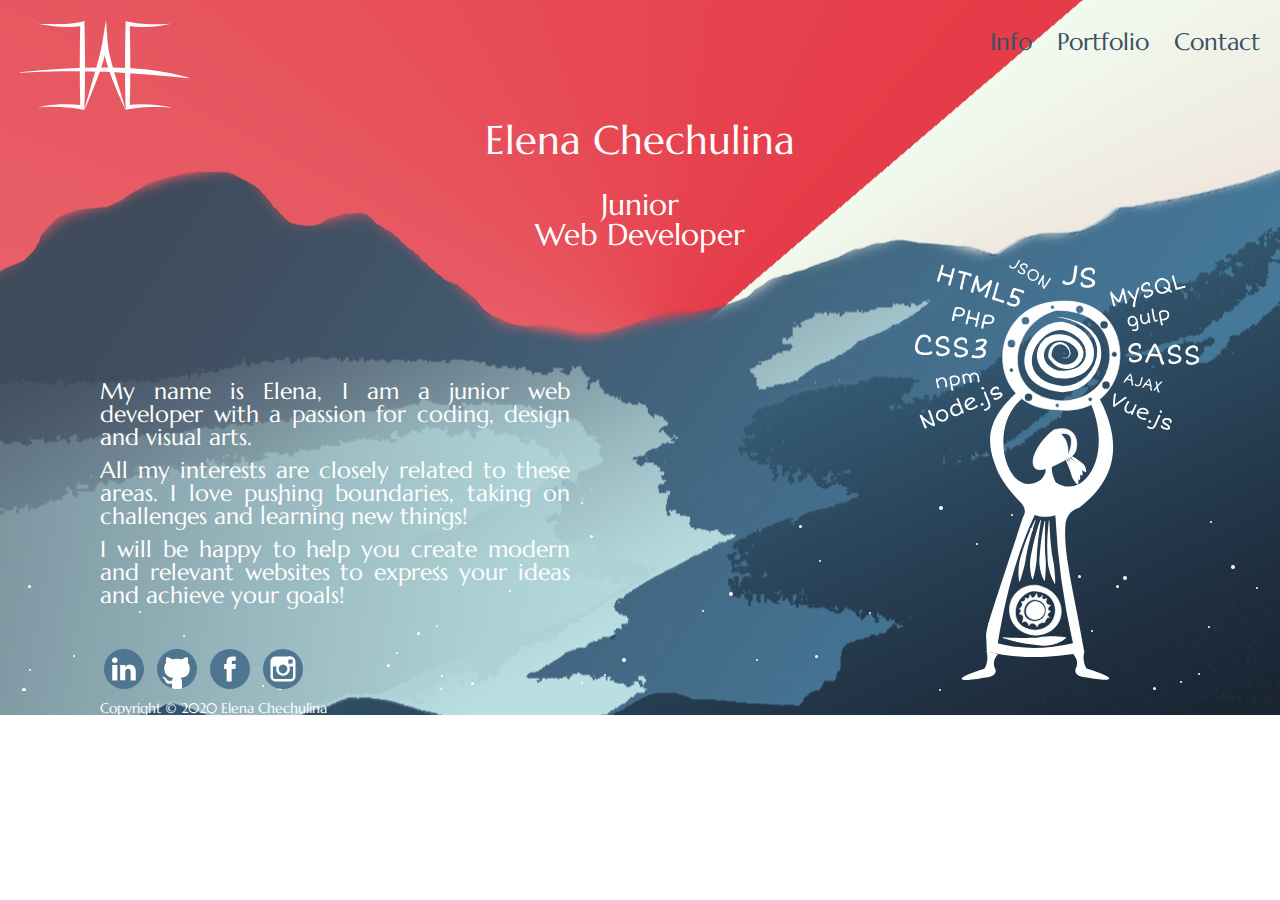
==== commit 9f106f2e: "adding new stuf" ====
--- a/index.html
+++ b/index.html
@@ -18,6 +18,7 @@
             <div class="logo">
            	      	
                 <svg id="logo_mini" xmlns="http://www.w3.org/2000/svg" viewBox="0 0 97.04 51.66">
+                  <a href="index.html">
                     <defs>
                       <style>
                         .cls-1 {
@@ -37,8 +38,9 @@
                     <g id="crossbar">
                       <path class="cls-1" d="M0,29.93c8.07-.82,16.17-1.5,24.28-2s16.24-.66,24.38-.64a209.56,209.56,0,0,1,24.41,1.07,140.64,140.64,0,0,1,24,4.75l-.06.3c-8.11-.73-16.14-1.5-24.19-2.07S56.7,30,48.61,29.7s-16.18-.39-24.28-.26S8.12,29.8,0,30.23Z"/>
                     </g>
+                    </a>
                   </svg>
-  
+                  
             </div>
             
             <nav id="mainNav">
@@ -69,52 +71,213 @@
                     <h2 class="hidden">About</h2>
                     <article class="about_content"></article>
                     <h2 class="hidden">About</h2>
-                    <p class="descrip_1">My name is Elena, I am a junior web developer and I believe that coding is definitely an art.</p>
-                    <p class="descrip_2">All my interests are closely related to my development in this profession.</p>
-                    <p class="descrip_3">I’m ready to experiment in web development and design.</p>
-
+                    <p class="descrip_1">My name is Elena, I am a junior web developer with a passion for coding, design and visual arts.</p>
+                    <p class="descrip_2">All my interests are closely related to these areas. I love pushing boundaries, taking on challenges and learning new things!</p>
+                    <p class="descrip_3">I will be happy to help you create modern and relevant websites to express your ideas and achieve your goals!</p>
                 </section>
+
+                <section class="picture">
+                  <svg id="shaman" xmlns="http://www.w3.org/2000/svg" viewBox="0 0 415.7 614.64">
+                    <defs>
+                      <style>
+                        .cls-1, .cls-2 {
+                          fill: #fff;
+                        }
+                  
+                        .cls-2 {
+                          stroke: #fff;
+                          stroke-miterlimit: 10;
+                        }
+                      </style>
+                    </defs>
+                    <g id="person">
+                      <path id="body" class="cls-1" d="M706.45,1057.34c49.4-37.78,67-87.94,30.27-159.25L724,905.79c32.35,76.57-10.82,141.47-51.82,114-4.31-8.19-6.4-16.36-5.43-24.5l-9.83,2.2c2.22,6.58-.73,12.95-6.75,19.19-48.46,32.19-79.56-75.8-27.69-118.58L615,888.73c-27.57,26.31-50.62,54.84-32,103.76,6.78,22.41,22.51,40.82,39.44,58.7,5.27,6.7,6.16,13.3,2,19.8-65.1,198.35-52.74,155.1-53.1,196.87,50.43,10.83,90.21,10.23,142.81.52-15.75-91.29-32.32-148.75-27.15-190.57C690.14,1066.67,696.78,1060,706.45,1057.34Zm-8.93,198.25c-38.38,8.68-75.23,9.58-110,0,11.37-70.68,28.79-133.95,54-187.69,10.8,4.13,21.94,2.76,30.21.18A1095.88,1095.88,0,0,0,697.52,1255.59Z" transform="translate(-466.36 -694.72)"/>
+                      <path id="head" class="cls-2" d="M669.8,943.27a81,81,0,0,0-13.72,12.5c-13.51,15.33-21.94,35.18-13.59,43.58,9.78,9.83,52.38-17.2,52.38-17.2C707.94,976.79,709.5,932.13,669.8,943.27Zm20.76,37.65c.17-15.27-2.61-24.07-11.17-32C696.63,945.92,699.26,957.71,690.56,980.92Z" transform="translate(-466.36 -694.72)"/>
+                      <g id="fold5">
+                        <path class="cls-1" d="M594.76,1246.73c7.85.44,15.63.9,23.39,1,3.87.12,7.74.13,11.59.07s7.68-.09,11.49-.27c1.9-.14,3.81-.23,5.7-.49s3.78-.48,5.65-.78a78.08,78.08,0,0,1,11.2-.84l5.64,0c1,0,1.9,0,2.86.09s1.91,0,2.87.09a110,110,0,0,1,12.05,1.07l.38,1.24a39.15,39.15,0,0,1-10.66,6.7c-.95.42-1.9.82-2.87,1.19s-1.95.66-2.93,1-2,.6-3,.85l-3,.67a44.69,44.69,0,0,1-12.15.78c-4-.28-8.06-.83-12-1.19s-8-.91-11.88-1.51-7.83-1.4-11.71-2.24c-7.73-1.74-15.36-3.75-22.85-6.21Z" transform="translate(-466.36 -694.72)"/>
+                      </g>
+                      <g id="fold1">
+                        <path class="cls-1" d="M642.88,1075.6c-2.36,7.41-4.71,14.79-6.7,22.26q-1.56,5.58-2.94,11.19t-2.65,11.22c-.83,3.76-1.44,7.55-2,11.34s-1.33,7.53-2.26,11.24-1.89,7.43-3,11.15c-.54,1.86-1.08,3.73-1.71,5.59s-1.21,3.75-2,5.62l-.8-.07c-.4-2-.62-4-.82-6s-.25-4-.26-6a96.86,96.86,0,0,1,.7-11.81,70.74,70.74,0,0,1,2.41-11.55c1.13-3.78,2.38-7.51,3.55-11.25s2.44-7.44,3.75-11.13,2.78-7.31,4.25-10.93c3-7.2,6.19-14.33,9.74-21.26Z" transform="translate(-466.36 -694.72)"/>
+                      </g>
+                      <g id="fold4">
+                        <path class="cls-1" d="M663.08,1076c.24,7.78.48,15.52,1.1,23.24q.39,5.77,1,11.54t1.28,11.47c.24,1.91.54,3.81.88,5.7s.7,3.78,1.07,5.66.7,3.76,1,5.65.54,3.78.73,5.69c.41,3.8.77,7.62,1,11.49.13,1.94.28,3.87.33,5.84s.17,3.94.07,6l-.77.21a57.61,57.61,0,0,1-2.84-5.3c-.83-1.82-1.62-3.65-2.31-5.5a94.53,94.53,0,0,1-3.4-11.37,68.89,68.89,0,0,1-1.69-11.7c-.22-3.94-.31-7.88-.47-11.8s-.22-7.85-.21-11.77.15-7.83.33-11.74c.45-7.81,1.06-15.59,2.1-23.32Z" transform="translate(-466.36 -694.72)"/>
+                      </g>
+                      <g id="fold2">
+                        <path class="cls-1" d="M650.71,1075.56c-1.12,7.23-2.24,14.42-3.15,21.62q-.72,5.4-1.31,10.79c-.42,3.59-.8,7.19-1.12,10.78s-.43,7.21-.52,10.8a91.59,91.59,0,0,1-1,10.72c-.53,3.55-1.14,7.1-1.9,10.67-.38,1.79-.76,3.58-1.24,5.38s-.93,3.61-1.61,5.43H638a48.18,48.18,0,0,1-1.6-5.49c-.4-1.84-.75-3.69-1-5.54a81.48,81.48,0,0,1-.73-11.13,59.24,59.24,0,0,1,1.07-11c.71-3.64,1.54-7.24,2.26-10.85s1.51-7.21,2.35-10.79,1.82-7.12,2.79-10.65c2-7.06,4.19-14.06,6.68-20.94Z" transform="translate(-466.36 -694.72)"/>
+                      </g>
+                      <g id="fold3">
+                        <path class="cls-1" d="M656.9,1076.8c-.15,7.32-.36,14.6-.4,21.88,0,3.63,0,7.26,0,10.89,0,1.81,0,3.62,0,5.42s.06,3.62.12,5.42l.11,2.71.19,2.69c.13,1.8.3,3.6.49,5.39s.29,3.57.35,5.35.08,3.58.06,5.36c-.07,3.58-.19,7.17-.41,10.79-.15,1.82-.21,3.63-.42,5.48s-.33,3.7-.7,5.61l-.89.17a49.34,49.34,0,0,1-4.31-10.53,73.38,73.38,0,0,1-2.25-11,52.07,52.07,0,0,1-.45-5.56c0-.93,0-1.86,0-2.79l.13-2.78c.12-1.86.28-3.71.45-5.55l.48-5.53c.13-1.84.29-3.67.48-5.5s.36-3.67.57-5.49c.44-3.66,1-7.3,1.49-10.92,1.14-7.26,2.42-14.47,4-21.63Z" transform="translate(-466.36 -694.72)"/>
+                      </g>
+                      <path id="circle_out" class="cls-2" d="M643.17,1170.6c-49.77,0-52.86,69.9,0,73.18C692.73,1240.94,692.73,1178.16,643.17,1170.6Zm-1.9,65.81c-39.58-2.14-34.26-49.31-3.63-57.42C684.32,1177.44,680.84,1236.41,641.27,1236.41Z" transform="translate(-466.36 -694.72)"/>
+                      <path id="sun" class="cls-2" d="M664.65,1209c-5.15-2.59-5-5.53,0-8.79-5.25-.94-8.21-3.51-5.49-10.07-5.65,2.36-8.24,1.36-6.19-4.71-4.47,5.4-7.64,5.73-8.61-2.58-4,8.57-7.13,7.94-9.7,1.72-.87,5.46-3,7.49-7,4.6,1.42,4.38-1.84,5.53-5.91,6.11,3.49,2.61,1.86,6.18-2.56,10.29,3.32.59,2.94,3.15,0,7.07,5.64.9,7.41,4.74,4.37,12.22,5-3.22,7.69-.19,9.6,4.93,3.68-6,7.92-4.13,12.46,1.93-1.38-4.87,9.1-7.79,10.7-6.42.72-2.84,3.45-9.69,7.09-7.3C658.63,1214.7,660,1211.76,664.65,1209Zm-23.37,14.59c-22-1.19-19-27.37-2-31.87C665.17,1190.9,663.24,1223.63,641.28,1223.63Z" transform="translate(-466.36 -694.72)"/>
+                      <path id="circle_inner" class="cls-2" d="M640.31,1194.58c21.31-.7,19.72,26.22,1.65,26.22C623.89,1219.82,626.32,1198.29,640.31,1194.58Z" transform="translate(-466.36 -694.72)"/>
+                      <path id="left_foot" class="cls-1" d="M571.21,1267.49c2.31,9.9,1,18.3-3.21,25.53-55,17.31-33,19.6,1.6,12.76,9.81-1,16-4.14,14.63-11.85q-6.35-11.4,3.63-22.79Z" transform="translate(-466.36 -694.72)"/>
+                      <path id="right_foot" class="cls-1" d="M714.17,1267.12c-2.31,9.91-1,18.3,3.21,25.53,55,17.32,33,19.6-1.61,12.77-9.8-1-16-4.15-14.62-11.85q6.33-11.4-3.63-22.79Z" transform="translate(-466.36 -694.72)"/>
+                      <g id="hair1">
+                        <path class="cls-1" d="M692.27,979.69a73.44,73.44,0,0,1,8,4.3q1.9,1.21,3.79,2.51c1.21.9,2.42,1.82,3.61,2.77s2.46,1.83,3.68,2.79a15.61,15.61,0,0,1,1.68,1.57,15.36,15.36,0,0,1,1.35,1.85,20.26,20.26,0,0,1,1.92,4.29,15,15,0,0,1,.67,5l-.66.46a19.62,19.62,0,0,1-4.51-2.07,26.19,26.19,0,0,1-3.57-2.6,13.69,13.69,0,0,1-2.75-3.22l-1.13-1.84c-.39-.61-.81-1.2-1.24-1.78-.87-1.13-1.77-2.26-2.69-3.37s-1.82-2.26-2.76-3.37c-1.87-2.25-3.84-4.44-5.82-6.68Z" transform="translate(-466.36 -694.72)"/>
+                      </g>
+                      <g id="hair2">
+                        <path class="cls-1" d="M687.57,986.51a99.5,99.5,0,0,1,6.62,7.85q1.54,2.07,3,4.18t2.79,4.35c.89,1.47,1.92,2.89,2.86,4.36a16.31,16.31,0,0,1,2,4.76,25.18,25.18,0,0,1,.75,5.24,18.45,18.45,0,0,1-.66,5.61l-.76.25a23,23,0,0,1-3.9-3.94,32.54,32.54,0,0,1-2.85-4.18,18.5,18.5,0,0,1-1.87-4.53c-.42-1.6-.81-3.24-1.37-4.79s-1.14-3.11-1.75-4.66-1.17-3.12-1.79-4.68c-1.21-3.13-2.53-6.23-3.82-9.39Z" transform="translate(-466.36 -694.72)"/>
+                      </g>
+                      <g id="hair3">
+                        <path class="cls-1" d="M690.43,982.25a85.51,85.51,0,0,1,7.11,5.33q1.69,1.44,3.36,2.94t3.18,3.12c1,1.08,2.2,2.06,3.28,3.12a12.32,12.32,0,0,1,2.59,3.65,19.46,19.46,0,0,1,1.43,4.39,15,15,0,0,1,.16,5l-.7.39a19.21,19.21,0,0,1-4.27-2.44,25,25,0,0,1-3.27-2.91,13.12,13.12,0,0,1-2.36-3.48c-.62-1.28-1.19-2.61-1.92-3.83s-1.47-2.45-2.23-3.66-1.49-2.46-2.26-3.68c-1.51-2.48-3.11-4.91-4.67-7.41Z" transform="translate(-466.36 -694.72)"/>
+                      </g>
+                      <g id="hair4">
+                        <path class="cls-1" d="M688.91,985c7.74,10.47,14.38,21,18.48,31.43" transform="translate(-466.36 -694.72)"/>
+                        <path class="cls-1" d="M689.23,984.76c2.32,2.08,4.49,4.29,6.63,6.56q1.57,1.73,3.11,3.49t2.93,3.66c.94,1.25,2,2.43,3,3.67a13.53,13.53,0,0,1,2.27,4.15,20.24,20.24,0,0,1,1,4.76,15,15,0,0,1-.41,5.23l-.75.3a21.37,21.37,0,0,1-4-3.19,28.13,28.13,0,0,1-3-3.47,14.89,14.89,0,0,1-2-3.91c-.5-1.41-1-2.86-1.59-4.22s-1.26-2.73-1.92-4.09-1.28-2.76-1.94-4.13c-1.3-2.77-2.67-5.51-4-8.34Z" transform="translate(-466.36 -694.72)"/>
+                      </g>
+                    </g>
+                    <g id="tambourine">
+                      <g id="inner_path">
+                        <path class="cls-1" d="M672.48,777.76a120.78,120.78,0,0,1,21.62,3.52,78.6,78.6,0,0,1,20.44,8.49A52.31,52.31,0,0,1,731,805.12a45.84,45.84,0,0,1,7.73,21.54,52.31,52.31,0,0,1-3.08,22.82,60.26,60.26,0,0,1-11.94,19.78A57.62,57.62,0,0,1,705,883.12a56.46,56.46,0,0,1-22.94,5.24h-.19l-.3,0a102.29,102.29,0,0,1-19.48-3.64,60.15,60.15,0,0,1-18.47-8.88A41.91,41.91,0,0,1,630,859.36a42.64,42.64,0,0,1-3.49-21.11,56.31,56.31,0,0,1,5.66-20.1,64,64,0,0,1,12-16.82,57.77,57.77,0,0,1,17.1-12.05,45.33,45.33,0,0,1,21.13-4.1l.5,0,.43.1a83.62,83.62,0,0,1,16.5,5.54,57.71,57.71,0,0,1,14.82,10,45.76,45.76,0,0,1,10.66,15,38.23,38.23,0,0,1,3,18.64,34.29,34.29,0,0,1-7,17.75,33.12,33.12,0,0,1-3.17,3.62,16.8,16.8,0,0,1-1.76,1.61L714.52,859c-1.3.9-2.58,1.82-3.92,2.63l-2.06,1.11a20.25,20.25,0,0,1-2.09,1A51.29,51.29,0,0,1,688.93,868a80.66,80.66,0,0,1-17.35-1l-.53-.08-.42-.16a51.55,51.55,0,0,1-11.61-6,35.17,35.17,0,0,1-9.47-9.74,30.3,30.3,0,0,1-4.65-13.1,31,31,0,0,1,1.62-13.75,31.67,31.67,0,0,1,18.84-18.84,34.87,34.87,0,0,1,13.15-2.07,45.52,45.52,0,0,1,12.69,2.35l.31.1.15.08,2.74,1.41a25.56,25.56,0,0,1,2.69,1.51l2.65,1.65,2.53,1.91a30.61,30.61,0,0,1,8.48,10,20.28,20.28,0,0,1,1.75,13.76,22.39,22.39,0,0,1-7.11,11.5,26.83,26.83,0,0,1-24.5,5.55,28.7,28.7,0,0,1-11.12-5.94,42.86,42.86,0,0,1-7.93-9.29l-.39-.6v-.6a33.21,33.21,0,0,1,.52-6.81,22.6,22.6,0,0,1,2.4-6.54A17.55,17.55,0,0,1,669,818a15.24,15.24,0,0,1,6.47-2.84,15,15,0,0,1,12.95,3.72,19.05,19.05,0,0,1,5.75,11.75l0,.12v0a10.85,10.85,0,0,1-1.73,5.05,6.34,6.34,0,0,1-4.46,2.81,10.54,10.54,0,0,1-5.06-.72,26.58,26.58,0,0,1-4.49-2.26,26.53,26.53,0,0,0,4.63,1.83,10.09,10.09,0,0,0,4.77.32,5.34,5.34,0,0,0,3.56-2.65,9.56,9.56,0,0,0,1.14-4.42v.15a21,21,0,0,0-2.06-5.63,14.75,14.75,0,0,0-3.71-4.46,12.54,12.54,0,0,0-5.08-2.44,12.24,12.24,0,0,0-5.52.1,12.63,12.63,0,0,0-8.13,6.84,17.94,17.94,0,0,0-1.61,5.35,29.11,29.11,0,0,0-.12,5.76l-.4-1.21a37.89,37.89,0,0,0,7.31,7.68,23.61,23.61,0,0,0,9.16,4.3,20.23,20.23,0,0,0,18.23-4.89,15,15,0,0,0,4.44-7.83,12.4,12.4,0,0,0-1.51-8.42,23.11,23.11,0,0,0-6.47-7L695,817.52l-2.26-1.3a20.51,20.51,0,0,0-2.33-1.21L688,813.86l.47.19a36.59,36.59,0,0,0-10.1-1.55,25.12,25.12,0,0,0-9.56,1.8,22.12,22.12,0,0,0-12.61,13.26,20.07,20.07,0,0,0,2.32,17.6,24.28,24.28,0,0,0,6.76,6.63,40.8,40.8,0,0,0,9,4.42l-1-.24a69.33,69.33,0,0,0,14.7.59,40.17,40.17,0,0,0,13.56-3.37c8.33-3.67,14.07-11.28,14.81-19.87a26.24,26.24,0,0,0-2.1-12.77,34,34,0,0,0-7.92-11,46.47,46.47,0,0,0-11.73-7.93,72.31,72.31,0,0,0-13.91-4.71l.93.13a34.1,34.1,0,0,0-15.63,3,45.7,45.7,0,0,0-13.69,9.49c-8,8-13.77,18.67-14.88,29.66A31.71,31.71,0,0,0,639.77,855a31.36,31.36,0,0,0,10,12.52A43.79,43.79,0,0,0,657,872a58.93,58.93,0,0,0,8,3.33,93,93,0,0,0,17.51,3.83l-.5,0a47.45,47.45,0,0,0,19.46-3.81A52.38,52.38,0,0,0,718.08,864,53,53,0,0,0,729.33,847a47.23,47.23,0,0,0,3.64-20,40.85,40.85,0,0,0-5.81-19.49,50.29,50.29,0,0,0-14.4-15.07A76.53,76.53,0,0,0,693.58,783,128.32,128.32,0,0,0,672.48,777.76Z" transform="translate(-466.36 -694.72)"/>
+                      </g>
+                      <path id="around_path" class="cls-2" d="M665.56,756.35c-96.15,12.91-96.15,158.19,10,157.44C795.53,927.63,800.91,735.72,665.56,756.35Zm-58,102.48a3,3,0,1,1,2.93-3A2.94,2.94,0,0,1,607.51,858.83Zm0-35.82a5.93,5.93,0,1,1,5.85-5.93A5.89,5.89,0,0,1,607.51,823ZM743,783.69a5.93,5.93,0,1,1-5.85,5.93A5.89,5.89,0,0,1,743,783.69Zm-75.5-22.78a3,3,0,1,1-2.92,3A2.94,2.94,0,0,1,667.47,760.91ZM628,777.76a5.93,5.93,0,1,1-5.85,5.93A5.89,5.89,0,0,1,628,777.76Zm4.62,123.81a5.93,5.93,0,1,1,5.84-5.93A5.88,5.88,0,0,1,632.62,901.57Zm42,8.89a3,3,0,1,1,2.92-3A2.94,2.94,0,0,1,674.63,910.46Zm48.22-8.89a3,3,0,1,1,2.92-3A2.94,2.94,0,0,1,722.85,901.57Zm-41.69-.6c-91.37-5-79.07-113.84-8.38-132.57A101.07,101.07,0,0,1,704.44,772a5.82,5.82,0,1,1,2.85.76l-.48,0C777.38,795.74,761.48,901,681.16,901ZM746,883.73a5.93,5.93,0,1,1,5.84-5.92A5.88,5.88,0,0,1,746,883.73Zm12.12-46.89a4.06,4.06,0,1,1,4-4.06A4,4,0,0,1,758.15,836.84Z" transform="translate(-466.36 -694.72)"/>
+                    </g>
+                    <g id="skills">
+                      <g id="npm">
+                        <path class="cls-1" d="M499.09,881.22c0-.14,0-.32-.07-.56s-.08-.54-.14-.92c-.1-.61-.22-1.25-.36-1.93s-.3-1.37-.46-2.1-.31-1.48-.47-2.25-.3-1.57-.43-2.39c-.05-.31-.09-.67-.13-1.07a6.89,6.89,0,0,1,0-1.11,2.84,2.84,0,0,1,.21-.91.75.75,0,0,1,.57-.45.87.87,0,0,1,.7.16,1.76,1.76,0,0,1,.46.62,4.24,4.24,0,0,1,.28.91c.07.35.13.69.19,1a5.58,5.58,0,0,1,1-1.44,8.52,8.52,0,0,1,1.41-1.2,9.09,9.09,0,0,1,1.58-.87,6,6,0,0,1,1.54-.47,6.37,6.37,0,0,1,2.39,0,5.4,5.4,0,0,1,1.91.77,5.86,5.86,0,0,1,1.48,1.33,9.23,9.23,0,0,1,1.08,1.72,12.34,12.34,0,0,1,.75,1.92A16.72,16.72,0,0,1,513,874l.37,2.3a12.61,12.61,0,0,1,.15,1.71,7,7,0,0,1-.1,1.5,3.16,3.16,0,0,1-.37,1.1,1,1,0,0,1-.66.5,3.6,3.6,0,0,1-.56,0,.9.9,0,0,1-.48-.12,1,1,0,0,1-.38-.43,2.76,2.76,0,0,1-.25-.87,5.81,5.81,0,0,1-.07-1.12c0-.39,0-.79,0-1.19s0-.8.05-1.2a6.46,6.46,0,0,0-.07-1.17c-.07-.42-.15-.84-.24-1.25a10,10,0,0,0-.34-1.22,8.76,8.76,0,0,0-.49-1.13,5,5,0,0,0-.71-1c-.23-.26-.46-.51-.7-.76a3.61,3.61,0,0,0-.82-.62,3.46,3.46,0,0,0-1.07-.36,4.6,4.6,0,0,0-1.47,0,4.38,4.38,0,0,0-1.28.45,7.21,7.21,0,0,0-1.38.92,8.1,8.1,0,0,0-1.27,1.28,6.61,6.61,0,0,0-.92,1.55l.56,3.46c0,.11.05.26.09.45s.1.38.16.6.13.45.21.7l.25.72c.13.37.28.71.43,1a3.45,3.45,0,0,1,.3.93,4.43,4.43,0,0,1,.07.6,1.43,1.43,0,0,1-.06.52.88.88,0,0,1-.31.39,1.68,1.68,0,0,1-.65.23,3.81,3.81,0,0,1-.59,0,1.43,1.43,0,0,1-.58-.12,1.25,1.25,0,0,1-.49-.41A2,2,0,0,1,499.09,881.22Z" transform="translate(-466.36 -694.72)"/>
+                        <path class="cls-1" d="M516.68,867.61a4.09,4.09,0,0,1,.88-1.51,6.88,6.88,0,0,1,1.36-1.11,8.1,8.1,0,0,1,1.58-.74,11,11,0,0,1,1.52-.39,13.62,13.62,0,0,1,3.84-.11,8.71,8.71,0,0,1,3,.91,5.82,5.82,0,0,1,2,1.74,5.5,5.5,0,0,1,1,2.37,10.14,10.14,0,0,1,0,3.65,7.1,7.1,0,0,1-1.25,2.9,7.22,7.22,0,0,1-2.4,2.06,10.57,10.57,0,0,1-3.43,1.13,16.23,16.23,0,0,1-2.07.2,9,9,0,0,1-1.66-.15l.17,1.06a10.08,10.08,0,0,0,.27,1.28c.12.44.24.87.37,1.29s.25.85.38,1.27a9.85,9.85,0,0,1,.27,1.21.84.84,0,0,1-.06.5,1.08,1.08,0,0,1-.29.39,1.57,1.57,0,0,1-.43.27,1.54,1.54,0,0,1-.49.15,1.62,1.62,0,0,1-.58,0,1.13,1.13,0,0,1-.51-.19,1.3,1.3,0,0,1-.4-.46,2.86,2.86,0,0,1-.25-.78l-.11-.72q-.06-.42-.15-.87l-.15-.89c-.06-.3-.1-.56-.14-.78l-.55-3.29Zm4,8.62c0,.15.11.24.33.29a3.26,3.26,0,0,0,.74.07,5.93,5.93,0,0,0,.84-.06c.28,0,.5-.06.64-.09a11.6,11.6,0,0,0,2.65-.73,6.69,6.69,0,0,0,2.1-1.34,4.9,4.9,0,0,0,1.27-2,5.85,5.85,0,0,0,.15-2.74,4.23,4.23,0,0,0-.75-1.88,4,4,0,0,0-1.46-1.22,5.73,5.73,0,0,0-2.09-.53,11.11,11.11,0,0,0-2.65.13,4.45,4.45,0,0,0-.94.27,5.61,5.61,0,0,0-1,.52,3.81,3.81,0,0,0-.82.71,1.37,1.37,0,0,0-.35.86l.58,3.81c0,.09,0,.22.07.38s.07.34.11.54.08.42.13.64.09.45.13.67Z" transform="translate(-466.36 -694.72)"/>
+                        <path class="cls-1" d="M537.32,874.49l-.45-2.33c-.2-1-.42-2.27-.66-3.73l-.28-1.76c-.08-.5-.14-1-.2-1.36s-.09-.79-.12-1.14-.06-.71-.07-1.09a1.2,1.2,0,0,1,.23-.76.9.9,0,0,1,.59-.4,2.1,2.1,0,0,1,.36,0,1.23,1.23,0,0,1,.38.08,1.08,1.08,0,0,1,.34.23,1.34,1.34,0,0,1,.27.4c.13-.15.3-.32.5-.51a5.77,5.77,0,0,1,1.72-1.06,5.71,5.71,0,0,1,1.25-.34,5.28,5.28,0,0,1,1.49,0,6.17,6.17,0,0,1,1.54.41,5.87,5.87,0,0,1,1.44.85,5.32,5.32,0,0,1,1.17,1.28,5,5,0,0,1,.85-1.35,6.75,6.75,0,0,1,1.22-1.1,7.52,7.52,0,0,1,1.47-.81,7.72,7.72,0,0,1,4.52-.38,5.72,5.72,0,0,1,2.45,1.25,7.72,7.72,0,0,1,1.85,2.56,15.17,15.17,0,0,1,1.14,4c0,.37.1.73.14,1.09s.07.72.1,1.12.07.81.1,1.27.07,1,.13,1.53a.83.83,0,0,1,0,.32,1.43,1.43,0,0,1-.17.41,1.57,1.57,0,0,1-.31.38.93.93,0,0,1-.46.21,1.49,1.49,0,0,1-.73-.06,2.3,2.3,0,0,1-.62-.33,2,2,0,0,1-.45-.48,1.35,1.35,0,0,1-.21-.51,3.42,3.42,0,0,1,0-.94c0-.26.07-.53.12-.8s.08-.57.11-.89a5.84,5.84,0,0,0-.09-1.24c-.07-.43-.14-.85-.22-1.25s-.15-.82-.22-1.25a4.91,4.91,0,0,0-.57-1.57,5.37,5.37,0,0,0-1.13-1.43,5.17,5.17,0,0,0-1.6-1,3.79,3.79,0,0,0-2-.17,5.41,5.41,0,0,0-2.36,1.06,4.63,4.63,0,0,0-1,1.06,3.08,3.08,0,0,0-.48,1.4l.93,5.83.06.27c0,.14.07.29.11.44s.07.29.1.43,0,.22.06.26a2.33,2.33,0,0,1,0,.59,1.45,1.45,0,0,1-.17.52,1.16,1.16,0,0,1-.33.4,1,1,0,0,1-.48.21,4.23,4.23,0,0,1-.63.05,1.56,1.56,0,0,1-.62-.12,1.26,1.26,0,0,1-.51-.35,1.41,1.41,0,0,1-.28-.68s0-.16,0-.33,0-.34,0-.52,0-.35,0-.51a1.5,1.5,0,0,0,0-.27l-.73-4.54a4.89,4.89,0,0,0-.49-1.47,5.33,5.33,0,0,0-1-1.34,4.09,4.09,0,0,0-1.3-.93,2.68,2.68,0,0,0-1.56-.2,6.23,6.23,0,0,0-1.69.48,2.21,2.21,0,0,0-1.36,2,8,8,0,0,0,.1,1.62c.11.66.23,1.33.36,2a19.42,19.42,0,0,0,.44,1.92l1,3.34a1,1,0,0,1-.08.58,1.7,1.7,0,0,1-.32.47,2.34,2.34,0,0,1-.4.32,1,1,0,0,1-.35.14,1.6,1.6,0,0,1-1.23-.18A2.24,2.24,0,0,1,537.32,874.49Z" transform="translate(-466.36 -694.72)"/>
+                      </g>
+                      <g id="gulp">
+                        <path class="cls-1" d="M777.7,785.86a11.55,11.55,0,0,1-.18-2,9.42,9.42,0,0,1,.2-2,8.33,8.33,0,0,1,.63-1.84,6,6,0,0,1,1.08-1.56,6,6,0,0,1,1.56-1.19,6.74,6.74,0,0,1,2.07-.71,7.79,7.79,0,0,1,2.38-.1,7,7,0,0,1,2,.55,5.81,5.81,0,0,1,1.52,1,6,6,0,0,1,1.08,1.31c.14.25.26.44.33.58a.62.62,0,0,0,.21.25,2.43,2.43,0,0,1,.82.56,1.41,1.41,0,0,1,.38.69l.87,4.83c.06.52.14,1.14.23,1.87s.18,1.62.27,2.67c0,.57.09,1.13.13,1.7a13.2,13.2,0,0,1,0,1.66,6.71,6.71,0,0,1-.23,1.52,3.77,3.77,0,0,1-.6,1.3,3.67,3.67,0,0,1-1.1,1,5.14,5.14,0,0,1-1.74.61l-.71.1c-.31,0-.66,0-1,0a11.57,11.57,0,0,1-1.17,0,6.28,6.28,0,0,1-1.11-.18,2.53,2.53,0,0,1-.86-.39,1.07,1.07,0,0,1-.43-.67,2.91,2.91,0,0,1,0-.49,1,1,0,0,1,.09-.43.78.78,0,0,1,.3-.33,1.55,1.55,0,0,1,.59-.22,1.13,1.13,0,0,1,.59.08,3.28,3.28,0,0,0,.67.21,3.42,3.42,0,0,0,.81.06c.3,0,.59,0,.86-.06s.51-.06.72-.09l.41-.08a1.43,1.43,0,0,0,1-.58,3,3,0,0,0,.46-1.09,5.86,5.86,0,0,0,.11-1.35c0-.47-.06-.93-.11-1.35,0-.2,0-.43-.07-.7s0-.54-.07-.84,0-.59-.08-.9-.06-.58-.1-.84a6.26,6.26,0,0,1-1.7,2A6,6,0,0,1,786,791.5a9.46,9.46,0,0,1-3.06.12,5.87,5.87,0,0,1-2.42-.89,5.78,5.78,0,0,1-1.75-1.91A9.61,9.61,0,0,1,777.7,785.86Zm2.59-.45a6.1,6.1,0,0,0,.79,2.23,3.57,3.57,0,0,0,1.27,1.24,3.75,3.75,0,0,0,1.63.46,7.72,7.72,0,0,0,1.89-.13,3.82,3.82,0,0,0,1.84-.84,5,5,0,0,0,1.16-1.49,5.84,5.84,0,0,0,.58-1.77,7.33,7.33,0,0,0,.09-1.72,2,2,0,0,0-.16-.65,4,4,0,0,0-.29-.51c-.13-.18-.24-.36-.35-.54a1.78,1.78,0,0,1-.22-.58,2,2,0,0,0-.48-.9,3.86,3.86,0,0,0-1-.84,5.08,5.08,0,0,0-1.41-.57,3.68,3.68,0,0,0-1.62,0,4.93,4.93,0,0,0-2.21.92,4,4,0,0,0-1.23,1.56,5.41,5.41,0,0,0-.44,2A10.11,10.11,0,0,0,780.29,785.41Z" transform="translate(-466.36 -694.72)"/>
+                        <path class="cls-1" d="M796,781.29c-.05-.28-.1-.6-.14-.95s-.09-.72-.12-1.11-.06-.77-.09-1.17,0-.78,0-1.16,0-.72,0-1a8.34,8.34,0,0,1,.09-.84,1.29,1.29,0,0,1,.36-.68,1.44,1.44,0,0,1,.82-.4.94.94,0,0,1,.83.21,1.23,1.23,0,0,1,.44.78,3.15,3.15,0,0,1,0,.53c0,.3-.06.69-.08,1.18s0,1.06,0,1.72a15.8,15.8,0,0,0,.26,2.13q.07.43.24,1.08c.11.42.26.86.43,1.32a10.91,10.91,0,0,0,.64,1.34,5.08,5.08,0,0,0,.88,1.15,3.43,3.43,0,0,0,1.17.73,2.8,2.8,0,0,0,1.48.09,3.66,3.66,0,0,0,1.25-.45,4.93,4.93,0,0,0,1-.76,6,6,0,0,0,.75-.93c.21-.34.39-.67.55-1s.29-.63.4-.91.21-.52.3-.71c0-.53-.09-1-.13-1.4s-.1-.77-.14-1.11-.1-.64-.15-.94-.1-.59-.16-.9-.12-.64-.19-1-.14-.76-.23-1.22l-.29-1.6a.87.87,0,0,1,0-.49,1.08,1.08,0,0,1,.26-.37,1.28,1.28,0,0,1,.39-.24,2.41,2.41,0,0,1,.41-.13,1.39,1.39,0,0,1,.36,0,1.2,1.2,0,0,1,.37.1.85.85,0,0,1,.33.24.87.87,0,0,1,.18.4l2.32,12.77a1.24,1.24,0,0,1-.1,1,1.28,1.28,0,0,1-.78.39,3,3,0,0,1-.79.06.63.63,0,0,1-.45-.2,1.21,1.21,0,0,1-.26-.52c-.06-.23-.12-.53-.19-.9l-.17-.91a9.86,9.86,0,0,1-.56,1.35,5.17,5.17,0,0,1-.84,1.18,4.69,4.69,0,0,1-1.2.93,5.27,5.27,0,0,1-1.68.58,6.22,6.22,0,0,1-2.47,0,5.42,5.42,0,0,1-1.9-.8,5.78,5.78,0,0,1-1.41-1.38,10,10,0,0,1-1-1.69,10.71,10.71,0,0,1-.64-1.76C796.17,782.28,796.05,781.75,796,781.29Z" transform="translate(-466.36 -694.72)"/>
+                        <path class="cls-1" d="M815.73,783.22a3.94,3.94,0,0,1-.19-.66l-.13-.71c-.11-.6-.23-1.2-.36-1.78s-.27-1.16-.41-1.74-.28-1.16-.41-1.74-.24-1.19-.33-1.81l-1.18-7a3.37,3.37,0,0,1,0-1.49,1,1,0,0,1,.87-.73,1,1,0,0,1,.48,0,1.44,1.44,0,0,1,.41.21,1.34,1.34,0,0,1,.3.33,1.44,1.44,0,0,1,.15.37l1.81,9.87c.18,1,.38,2,.6,2.93a22.61,22.61,0,0,0,.87,2.92,1.39,1.39,0,0,0,.2.37.8.8,0,0,0,.25.21.9.9,0,0,0,.27.07l.26,0a.73.73,0,0,0,.32-.15.92.92,0,0,0,.17-.21l.14-.21a1.4,1.4,0,0,1,.16-.2.91.91,0,0,1,.24-.16,1.53,1.53,0,0,1,.36-.11.8.8,0,0,1,.44,0,.9.9,0,0,1,.34.2,1.31,1.31,0,0,1,.25.33,1.47,1.47,0,0,1,.14.4,1.31,1.31,0,0,1-.11.8,2.5,2.5,0,0,1-.52.7,3.08,3.08,0,0,1-.75.53,3.17,3.17,0,0,1-.81.29,3.66,3.66,0,0,1-2.36-.19A3,3,0,0,1,815.73,783.22Z" transform="translate(-466.36 -694.72)"/>
+                        <path class="cls-1" d="M823.16,772.24a4,4,0,0,1,.84-1.53,6.05,6.05,0,0,1,1.34-1.14,8.12,8.12,0,0,1,1.56-.78,9.68,9.68,0,0,1,1.51-.42,13.5,13.5,0,0,1,3.84-.2,8.74,8.74,0,0,1,3,.84,5.92,5.92,0,0,1,2,1.7,5.41,5.41,0,0,1,1,2.35,10.25,10.25,0,0,1,.07,3.65,7.15,7.15,0,0,1-1.18,2.92,7.41,7.41,0,0,1-2.35,2.12,10.73,10.73,0,0,1-3.41,1.2,14.07,14.07,0,0,1-2.06.25,9.13,9.13,0,0,1-1.67-.11l.19,1a10.27,10.27,0,0,0,.3,1.28c.13.43.26.86.4,1.28s.28.85.41,1.26a10.51,10.51,0,0,1,.3,1.2.84.84,0,0,1-.05.5,1.08,1.08,0,0,1-.28.4,1.54,1.54,0,0,1-.42.28,2.09,2.09,0,0,1-1.08.19,1.22,1.22,0,0,1-.51-.19,1.29,1.29,0,0,1-.41-.45,2.66,2.66,0,0,1-.26-.77l-.13-.71c0-.28-.11-.57-.17-.87s-.11-.6-.17-.89-.11-.56-.15-.78l-.63-3.28Zm4.13,8.52c0,.15.13.25.34.29a3.49,3.49,0,0,0,.75.05,6,6,0,0,0,.84-.08l.63-.1a11.75,11.75,0,0,0,2.64-.8,6.58,6.58,0,0,0,2.07-1.38,4.9,4.9,0,0,0,1.22-2,5.66,5.66,0,0,0,.08-2.74,4.18,4.18,0,0,0-.78-1.86,3.84,3.84,0,0,0-1.49-1.18,5.64,5.64,0,0,0-2.11-.49,10.73,10.73,0,0,0-2.64.19,5.4,5.4,0,0,0-.94.29,5,5,0,0,0-1,.54,3.82,3.82,0,0,0-.81.73,1.37,1.37,0,0,0-.33.87l.67,3.8c0,.09,0,.21.08.37s.07.34.12.54.09.42.14.64l.15.66Q827.1,779.86,827.29,780.76Z" transform="translate(-466.36 -694.72)"/>
+                      </g>
+                      <g id="vue">
+                        <path class="cls-1" d="M756.37,909.25c-.07,0-.11-.28-.14-.76s0-1.11,0-1.89.06-1.68.11-2.68.12-2,.2-3.13.17-2.15.27-3.22.21-2.07.32-3,.24-1.72.37-2.4a7.67,7.67,0,0,1,.39-1.47l.19-.41a1.6,1.6,0,0,1,.32-.45,1,1,0,0,1,.49-.27,1.05,1.05,0,0,1,.69.1,1.45,1.45,0,0,1,.36.23,1.94,1.94,0,0,1,.33.37,1.75,1.75,0,0,1,.21.46,1.25,1.25,0,0,1,0,.51q-.19.94-.36,2.1c-.12.76-.23,1.56-.34,2.37s-.22,1.64-.31,2.48-.19,1.63-.26,2.41-.14,1.49-.18,2.16S759,904,759,904.52c0,.06,0,.16-.07.32s-.07.31-.1.47a2.27,2.27,0,0,0,0,.43c0,.13,0,.2.07.22s.19,0,.35-.12.33-.27.52-.44l.57-.55a4.26,4.26,0,0,1,.49-.44c1-.72,2.09-1.47,3.14-2.25l3.14-2.32,3.14-2.3c1.05-.77,2.12-1.49,3.2-2.19a2.9,2.9,0,0,1,1-.44,1.68,1.68,0,0,1,1.08.17.53.53,0,0,1,.21.18,1.27,1.27,0,0,1,.18.35,1.3,1.3,0,0,1,.06.5,1.72,1.72,0,0,1-.16.62,1.39,1.39,0,0,1-.16.28,1.76,1.76,0,0,1-.24.3,2,2,0,0,1-.25.25,1.06,1.06,0,0,1-.19.16l-1.14.76-1.8,1.24-2.23,1.57L767.25,903l-2.44,1.76-2.23,1.61-1.79,1.32c-.51.37-.89.66-1.14.85a4.28,4.28,0,0,0-.53.47l-.38.38a1.52,1.52,0,0,1-.35.25.94.94,0,0,1-.43.08,2.71,2.71,0,0,1-.63-.13A8.9,8.9,0,0,1,756.37,909.25Z" transform="translate(-466.36 -694.72)"/>
+                        <path class="cls-1" d="M774.07,907.46l.45-1,.57-1.08c.21-.37.42-.74.65-1.12s.45-.74.68-1.09.45-.65.67-.94a6.71,6.71,0,0,1,.6-.71,1.48,1.48,0,0,1,1.73-.26,1.05,1.05,0,0,1,.64.71,1.4,1.4,0,0,1-.08,1,2.72,2.72,0,0,1-.35.46c-.22.25-.48.6-.8,1s-.66,1-1,1.59a17.81,17.81,0,0,0-1.07,2.1c-.14.3-.28.68-.44,1.13a12.07,12.07,0,0,0-.43,1.47,11.92,11.92,0,0,0-.24,1.62,5,5,0,0,0,.1,1.59,3.69,3.69,0,0,0,.61,1.39,3,3,0,0,0,1.29,1,4.19,4.19,0,0,0,1.42.36,5.11,5.11,0,0,0,1.36-.09,5.42,5.42,0,0,0,1.26-.39c.4-.18.77-.36,1.12-.56s.65-.4.92-.58l.71-.47c.29-.51.53-1,.74-1.36s.39-.76.55-1.09.32-.65.45-1,.27-.6.41-.92.29-.66.44-1l.54-1.25.72-1.64a.94.94,0,0,1,.34-.43,1.17,1.17,0,0,1,.46-.17,1.46,1.46,0,0,1,.51,0,2.39,2.39,0,0,1,.45.14,1.47,1.47,0,0,1,.62.54,1.11,1.11,0,0,1,.14.41,1,1,0,0,1-.08.49l-5.75,13.06c-.21.47-.44.75-.69.83a1.35,1.35,0,0,1-1-.13,3.82,3.82,0,0,1-.76-.42.77.77,0,0,1-.29-.46,1.28,1.28,0,0,1,.09-.64c.09-.25.21-.56.38-.94l.41-.93a12,12,0,0,1-1.35.88,5.6,5.6,0,0,1-1.49.57,5.39,5.39,0,0,1-1.67.11,6.27,6.27,0,0,1-1.88-.52,6.71,6.71,0,0,1-2.27-1.51,5.93,5.93,0,0,1-1.24-1.9,6.41,6.41,0,0,1-.43-2.12,10.33,10.33,0,0,1,.14-2.16,11.47,11.47,0,0,1,.5-2C773.65,908.49,773.86,907.94,774.07,907.46Z" transform="translate(-466.36 -694.72)"/>
+                        <path class="cls-1" d="M791.24,916.65a11.42,11.42,0,0,1,2.11-3.29,7.81,7.81,0,0,1,6.32-2.51,11.24,11.24,0,0,1,4,1,8.32,8.32,0,0,1,1.41.8,9.9,9.9,0,0,1,1.26,1.07,8.39,8.39,0,0,1,1,1.3,5.71,5.71,0,0,1,.67,1.47,4.84,4.84,0,0,1,.19,1.56,4.21,4.21,0,0,1-.38,1.6,1.33,1.33,0,0,1-.67.78,1.64,1.64,0,0,1-.89.06c-.3,0-.64-.11-1-.2a10,10,0,0,0-1.32-.23l-10.48-1.17a4.22,4.22,0,0,0,0,1.69,4.48,4.48,0,0,0,.51,1.41,5.07,5.07,0,0,0,.91,1.15,8.2,8.2,0,0,0,1.14.92,9.72,9.72,0,0,0,1.19.7c.4.2.76.38,1.1.52a7.54,7.54,0,0,0,1.63.51c.57.1,1.1.17,1.6.22l1.31.09a2.6,2.6,0,0,1,.79.14,1.62,1.62,0,0,1,.92.8,1.53,1.53,0,0,1-.11,1.18,1.08,1.08,0,0,1-.81.58,4.2,4.2,0,0,1-1.43,0,13.06,13.06,0,0,1-1.78-.36c-.63-.17-1.24-.36-1.82-.57s-1.11-.4-1.59-.59l-1.07-.45a8,8,0,0,1-1.79-1.07,8.8,8.8,0,0,1-2.59-3.22,8.2,8.2,0,0,1-.65-1.94,7.15,7.15,0,0,1-.1-2A6.43,6.43,0,0,1,791.24,916.65Zm3,.06,1.68.21,2,.24c.7.09,1.42.16,2.15.24l2.11.21,1.88.15c.58,0,1.08.06,1.49,0a2.36,2.36,0,0,0-.12-1.12,3.08,3.08,0,0,0-.63-1,5.73,5.73,0,0,0-1.1-.91,10.77,10.77,0,0,0-1.52-.8,5.1,5.1,0,0,0-1-.3,7.08,7.08,0,0,0-1.27-.13,7.66,7.66,0,0,0-1.47.12,5.89,5.89,0,0,0-1.52.5,6.5,6.5,0,0,0-1.45,1A6.35,6.35,0,0,0,794.29,916.71Z" transform="translate(-466.36 -694.72)"/>
+                        <path class="cls-1" d="M807.92,930.28a1.32,1.32,0,0,1,.45-.53,2.27,2.27,0,0,1,.71-.36,3,3,0,0,1,.79-.13,1.65,1.65,0,0,1,.72.14,3.8,3.8,0,0,1,.65.36,2.14,2.14,0,0,1,.52.52,1.43,1.43,0,0,1,.25.68,1.83,1.83,0,0,1-2.61,1.76,4.13,4.13,0,0,1-.63-.35,2.75,2.75,0,0,1-.59-.54,1.71,1.71,0,0,1-.35-.7A1.29,1.29,0,0,1,807.92,930.28Z" transform="translate(-466.36 -694.72)"/>
+                        <path class="cls-1" d="M815.7,937.09c.08-.16.22-.41.4-.75s.41-.74.67-1.23.54-1.06.85-1.7.64-1.34,1-2.1c.43-1,.81-1.91,1.12-2.71s.59-1.48.84-2c.15-.35.3-.68.43-1s.26-.57.38-.84.23-.53.35-.78l.37-.83a8.73,8.73,0,0,1,.41-.8,3.82,3.82,0,0,1,.56-.72,1.66,1.66,0,0,1,.69-.44,1.05,1.05,0,0,1,.81.06,1.4,1.4,0,0,1,.56.39,1.26,1.26,0,0,1,.26.5,1.45,1.45,0,0,1,0,.55,2.37,2.37,0,0,1-.13.54q-.07.21-.3.69c-.15.32-.34.7-.55,1.13l-.67,1.37-.69,1.41c-.22.46-.43.88-.61,1.27s-.31.69-.4.91c-.38.89-.75,1.78-1.11,2.69s-.72,1.79-1.09,2.66-.78,1.67-1.2,2.43a12.34,12.34,0,0,1-1.38,2,7.38,7.38,0,0,1-1.66,1.46,5.5,5.5,0,0,1-2,.79,7.31,7.31,0,0,1-2.51,0,13.29,13.29,0,0,1-3.08-1l-.69-.33a3.38,3.38,0,0,1-.75-.5,2,2,0,0,1-.53-.71,1.26,1.26,0,0,1,0-.92.91.91,0,0,1,.43-.57,1.17,1.17,0,0,1,.63-.11,2.53,2.53,0,0,1,.72.18c.25.11.49.22.71.34.49.21,1,.41,1.45.59a7.65,7.65,0,0,0,1.43.4,5.86,5.86,0,0,0,1.45.06,4.45,4.45,0,0,0,1.47-.43,1.19,1.19,0,0,0,.36-.31,6.31,6.31,0,0,0,.39-.54c.13-.2.26-.4.37-.61Zm10.1-18.71a1.58,1.58,0,0,1-.57-.54,6.42,6.42,0,0,1-.48-.9,4.67,4.67,0,0,1-.31-.91,1.11,1.11,0,0,1,0-.58,1.85,1.85,0,0,1,.34-.5,1.61,1.61,0,0,1,.52-.34,2,2,0,0,1,.65-.11,2.21,2.21,0,0,1,.75.18,1.19,1.19,0,0,1,.48.51,5.19,5.19,0,0,1,.57,1.84,1.33,1.33,0,0,1-.06.72,1.8,1.8,0,0,1-.35.55,1,1,0,0,1-.93.26A2.33,2.33,0,0,1,825.8,918.38Z" transform="translate(-466.36 -694.72)"/>
+                        <path class="cls-1" d="M826.34,937.25a1.6,1.6,0,0,1,.37-.43,2.69,2.69,0,0,1,.62-.39,1.17,1.17,0,0,1,.65-.1.54.54,0,0,1,.43.43,7.4,7.4,0,0,0,.48,1.15,2.65,2.65,0,0,0,.58.77,3.82,3.82,0,0,0,.82.56q.48.24,1.17.54a8.3,8.3,0,0,0,1.77.55,12.13,12.13,0,0,0,1.77.25,7.24,7.24,0,0,0,1.41,0c.38-.06.6-.14.64-.25a.65.65,0,0,0-.08-.57,3.47,3.47,0,0,0-.57-.78,10.89,10.89,0,0,0-1-.89,13.71,13.71,0,0,0-1.24-.91c-.54-.33-1.09-.66-1.64-1s-1.07-.73-1.57-1.12a12.37,12.37,0,0,1-1.35-1.22,5.58,5.58,0,0,1-1-1.36,3.54,3.54,0,0,1-.06-3.16,4.86,4.86,0,0,1,1.08-1.59,6,6,0,0,1,1.52-1.08A7,7,0,0,1,833,926a8.77,8.77,0,0,1,2-.14,10.75,10.75,0,0,1,2,.26,11,11,0,0,1,1.94.64,6.56,6.56,0,0,1,1.66,1,5.12,5.12,0,0,1,1.06,1.22,3.1,3.1,0,0,1,.46,1.28,2.25,2.25,0,0,1-.16,1.19q-.15.35-.36.78a4.75,4.75,0,0,1-.48.79,1.69,1.69,0,0,1-.63.51.92.92,0,0,1-.79,0,.72.72,0,0,1-.37-.3.82.82,0,0,1-.09-.38,1.19,1.19,0,0,1,.08-.4l.14-.37a1.87,1.87,0,0,0,.2-1,1.42,1.42,0,0,0-.32-.76,2.78,2.78,0,0,0-.76-.65,9.41,9.41,0,0,0-1.15-.58,4.72,4.72,0,0,0-1-.31,9.84,9.84,0,0,0-1.23-.14,8,8,0,0,0-1.29.06,5.54,5.54,0,0,0-1.2.27,3.82,3.82,0,0,0-1,.48,1.82,1.82,0,0,0-.61.72,1.24,1.24,0,0,0,0,1.08,3.8,3.8,0,0,0,.88,1.08,11.68,11.68,0,0,0,1.42,1.09c.54.37,1.1.73,1.68,1.09s1.4.93,2.06,1.44a9.44,9.44,0,0,1,1.67,1.59,4.42,4.42,0,0,1,.91,1.79,3.06,3.06,0,0,1-.23,2,2.35,2.35,0,0,1-1,1.14,4.51,4.51,0,0,1-1.56.55,8.18,8.18,0,0,1-1.87.09,13.85,13.85,0,0,1-1.95-.23q-.95-.18-1.77-.42a12.83,12.83,0,0,1-1.37-.49l-.92-.44a11.65,11.65,0,0,1-1-.6,6.81,6.81,0,0,1-.94-.74,3.87,3.87,0,0,1-.7-.88,2.38,2.38,0,0,1-.34-1A2.16,2.16,0,0,1,826.34,937.25Z" transform="translate(-466.36 -694.72)"/>
+                      </g>
+                      <g id="html">
+                        <path class="cls-1" d="M498.54,724.66c.37-1.2.72-2.32,1-3.37s.62-2.06.92-3,.6-2,.9-3,.63-2.13,1-3.32.75-2.49,1.18-3.9.93-3,1.48-4.79a5.46,5.46,0,0,1,.28-.71,2.41,2.41,0,0,1,.43-.67,1.56,1.56,0,0,1,.64-.42,1.47,1.47,0,0,1,.92,0,1.13,1.13,0,0,1,.51.39,2.55,2.55,0,0,1,.39.71,3.11,3.11,0,0,1,.21.85,2.12,2.12,0,0,1-.07.84l-2.55,8.39c-.07.23,0,.38.18.44,2.06.66,3.78,1.23,5.19,1.69l3.49,1.13,2.12.69,1.12.36a2,2,0,0,0,.47.12h.18c.43-1.47.84-2.93,1.22-4.39s.8-2.91,1.26-4.37a5.51,5.51,0,0,1,.36-.89,2.4,2.4,0,0,1,.5-.68,1.42,1.42,0,0,1,.64-.36,1.48,1.48,0,0,1,.82.06,1.6,1.6,0,0,1,.85.58,1.81,1.81,0,0,1,.29.89,3.57,3.57,0,0,1-.08,1.06c-.08.39-.18.77-.29,1.14s-.28.89-.43,1.42-.31,1.11-.49,1.76-.37,1.37-.59,2.16-.45,1.66-.7,2.62c0,.08,0,.2,0,.34a3.32,3.32,0,0,1,0,.46l0,.48a1.88,1.88,0,0,1-.08.4,1.66,1.66,0,0,1-.18.4l-.23.45c-.1.16-.2.33-.29.5-.44,1.66-.82,3.06-1.12,4.21s-.57,2.11-.78,2.87l-.5,1.79c-.12.43-.22.76-.29,1a2,2,0,0,1-.88,1.14,1.7,1.7,0,0,1-1.45.14,1.58,1.58,0,0,1-1.1-1,4.19,4.19,0,0,1,.26-2.29l2.51-8.4-.39-.12-.84-.27-1.49-.46-2.31-.72-3.3-1L505,716.44c-.06,0-.14,0-.25.13a1,1,0,0,0-.23.37c-.43,1.39-.84,2.86-1.22,4.43s-.81,3.1-1.28,4.6a.89.89,0,0,1-.36.44,2.16,2.16,0,0,1-.62.27,2.74,2.74,0,0,1-.7.09,1.85,1.85,0,0,1-.62-.09,1.58,1.58,0,0,1-.51-.27,1.61,1.61,0,0,1-.44-.46,1.66,1.66,0,0,1-.27-.59A1.3,1.3,0,0,1,498.54,724.66Z" transform="translate(-466.36 -694.72)"/>
+                        <path class="cls-1" d="M532.3,734.07a9.25,9.25,0,0,1,.32-.88c.11-.29.22-.6.32-.92a10.59,10.59,0,0,0,.31-1.2c.08-.4.16-.81.23-1.22l.24-1.26q.13-.63.33-1.26c.21-.67.39-1.34.54-2s.3-1.35.45-2,.3-1.39.46-2.09.35-1.42.56-2.14l1.2-3.93c-.4-.12-.84-.22-1.32-.32l-1.47-.27c-.51-.09-1-.18-1.52-.29s-1-.24-1.43-.38a4,4,0,0,1-1.64-.85,1.07,1.07,0,0,1-.28-1.06,2.53,2.53,0,0,1,.61-1.24,2.09,2.09,0,0,1,.92-.57,2.82,2.82,0,0,1,1.09-.09,5.4,5.4,0,0,1,1.09.23c1.8.58,3.64,1.14,5.5,1.65s3.76,1.1,5.72,1.73a5.11,5.11,0,0,0,.86.2l.89.14.91.14a6.32,6.32,0,0,1,.91.22,1.6,1.6,0,0,1,.72.46,2.22,2.22,0,0,1,.44.72,2.49,2.49,0,0,1,.16.87,2.9,2.9,0,0,1-.13.89,1.37,1.37,0,0,1-.35.55,2.8,2.8,0,0,1-.65.52,2.88,2.88,0,0,1-.79.33,1.39,1.39,0,0,1-.76,0,2.08,2.08,0,0,1-.72-.39,5.64,5.64,0,0,1-.56-.52c-.16-.19-.31-.35-.46-.5a.94.94,0,0,0-.43-.29l-.71-.22-1.14-.34c-.41-.12-.81-.23-1.19-.32a6.35,6.35,0,0,0-.86-.18l-.13.41c-.06.2-.15.51-.28.92s-.31,1-.55,1.8c-.39,1.25-.74,2.51-1,3.79s-.57,2.57-.81,3.9-.63,2.47-1,3.7-.62,2.5-.85,3.82a4,4,0,0,0,0,.51c0,.25,0,.5,0,.78s0,.54-.06.79a2.6,2.6,0,0,1-.08.55,3.92,3.92,0,0,1-.28.69.87.87,0,0,1-.38.4,1.28,1.28,0,0,1-.62.11,4.93,4.93,0,0,1-.95-.19,2.59,2.59,0,0,1-1.2-.61,1.64,1.64,0,0,1-.47-.9,3,3,0,0,1,.05-1.1C532.06,734.9,532.17,734.49,532.3,734.07Z" transform="translate(-466.36 -694.72)"/>
+                        <path class="cls-1" d="M548.32,738.85a4.14,4.14,0,0,1,.37-.84,5.35,5.35,0,0,0,.36-.83c.85-2.71,1.58-5,2.18-6.85s1.13-3.4,1.55-4.63.75-2.21,1-2.94.45-1.32.6-1.78a8.28,8.28,0,0,1,.65-1.55,6.36,6.36,0,0,1,.85-1.2,3.18,3.18,0,0,1,1-.72,1.32,1.32,0,0,1,1-.07,1.38,1.38,0,0,1,.64.42,2.17,2.17,0,0,1,.34.66,2.37,2.37,0,0,1,.09.76,2.69,2.69,0,0,1-.13.76l0,.09a5.58,5.58,0,0,1-.05.64,5,5,0,0,0,0,1.19c0,.54.11,1.15.21,1.84s.2,1.41.33,2.17.26,1.51.38,2.23.24,1.39.35,2,.2,1.1.26,1.47.07.55.13.91.11.75.17,1.15.13.81.19,1.21.14.77.2,1.09.12.58.16.79a.71.71,0,0,0,.13.33.83.83,0,0,0,.48,0,4.46,4.46,0,0,0,.6-.27,5.74,5.74,0,0,0,.55-.34l.35-.25.52-.44.72-.6c.29-.24.62-.54,1-.88l1.43-1.27q.87-.78,1.92-1.65l2.11-1.76c.71-.6,1.4-1.19,2.06-1.78s1.24-1.16,1.73-1.7c.17-.19.34-.4.52-.63a7.21,7.21,0,0,1,.59-.65,5.49,5.49,0,0,1,.44-.52,2.55,2.55,0,0,1,.48-.4,1.92,1.92,0,0,1,.55-.2,1.46,1.46,0,0,1,.64.06,2,2,0,0,1,1.37,2.7q-1.75,5.6-3.73,11.29t-3.82,11.58a1,1,0,0,1-.37.55,1.46,1.46,0,0,1-.51.23,1.81,1.81,0,0,1-.51,0,1.91,1.91,0,0,1-.35-.05l-.42-.23a4,4,0,0,1-.76-.58,3,3,0,0,1-.65-.9,1.56,1.56,0,0,1,0-1.17,4.6,4.6,0,0,1,.4-.88c.17-.29.36-.58.54-.86l.56-.84a4.22,4.22,0,0,0,.44-.84L573,734.5l.44-1.44c.15-.5.3-1,.43-1.53a23.76,23.76,0,0,0-2,1.63c-.68.6-1.37,1.23-2.06,1.88l-2.08,2c-.68.65-1.37,1.26-2,1.84a22.87,22.87,0,0,1-2,1.56,12,12,0,0,1-2,1.09,1.74,1.74,0,0,0-.25.11,1,1,0,0,1-.34.1,1.82,1.82,0,0,1-.53,0,3.52,3.52,0,0,1-.79-.19,1.51,1.51,0,0,1-.76-.69,8.1,8.1,0,0,1-.66-1.38,17.76,17.76,0,0,1-.57-1.78c-.18-.64-.33-1.27-.46-1.88s-.25-1.17-.34-1.68-.16-.93-.2-1.23l-.84-5.75c-.22.61-.46,1.32-.72,2.11s-.56,1.7-.87,2.72l-2.11,6.7a6,6,0,0,0-.06.91,3,3,0,0,1-.13.93,5.39,5.39,0,0,1-.94,1.88,1.19,1.19,0,0,1-1.38.38,2.85,2.85,0,0,1-1.22-.66,1.56,1.56,0,0,1-.47-.89,2.71,2.71,0,0,1,0-1.09Q548.11,739.53,548.32,738.85Z" transform="translate(-466.36 -694.72)"/>
+                        <path class="cls-1" d="M578.91,751.14a3.76,3.76,0,0,1,.36-.89l.25-.37c.16-.52.3-1,.41-1.28s.21-.6.29-.82.15-.39.22-.53l.18-.43q.09-.23.18-.48c.07-.18.14-.42.24-.72.34-1.09.65-2.2.94-3.32s.57-2.28.84-3.43.57-2.33.87-3.5.63-2.35,1-3.52c.31-1,.57-1.8.8-2.46a8.19,8.19,0,0,1,.67-1.53,1.67,1.67,0,0,1,.72-.71,1.3,1.3,0,0,1,.93,0,1.86,1.86,0,0,1,.66.39,2.21,2.21,0,0,1,.47.66,2.15,2.15,0,0,1,.21.8,2,2,0,0,1-.09.84q-.22.75-.51,1.5c-.18.5-.35,1-.49,1.45-.42,1.33-.81,2.66-1.19,4s-.74,2.69-1.11,4.06-.74,2.75-1.13,4.16-.8,2.85-1.23,4.3a.92.92,0,0,0-.07.38,1,1,0,0,0,.4.18l1.31.48,2,.73,2.57.9,3.1,1a7.58,7.58,0,0,0,1.43.31,6.94,6.94,0,0,1,1.51.33,1.63,1.63,0,0,1,.64.39,2.07,2.07,0,0,1,.6,1.35,2,2,0,0,1-.09.76,1.56,1.56,0,0,1-.4.63,2.72,2.72,0,0,1-.67.48,3.1,3.1,0,0,1-.8.25,1.68,1.68,0,0,1-.78,0,4.4,4.4,0,0,1-.89-.38l-.77-.46a8.07,8.07,0,0,0-.89-.5,8.93,8.93,0,0,0-1.28-.51,35.59,35.59,0,0,0-3.75-1,36.68,36.68,0,0,1-3.77-1,6.05,6.05,0,0,1-1.2-.52,6.81,6.81,0,0,0-1.23-.53l-.38-.09a4.07,4.07,0,0,1-.5-.13,1.19,1.19,0,0,1-.56-.35C578.78,751.85,578.77,751.56,578.91,751.14Z" transform="translate(-466.36 -694.72)"/>
+                        <path class="cls-1" d="M600.8,757.77a.86.86,0,0,1,.06-.35,5.17,5.17,0,0,1,.28-.63,3.09,3.09,0,0,1,.48-.66,2.07,2.07,0,0,1,.65-.47,1.07,1.07,0,0,1,.79,0,1.64,1.64,0,0,1,.69.46l.79.78a8.39,8.39,0,0,0,1,.87,5.22,5.22,0,0,0,1.44.7,20.76,20.76,0,0,0,3.07.76,7.23,7.23,0,0,0,2.59,0,4.23,4.23,0,0,0,2-1,4.8,4.8,0,0,0,1.28-2.18,2.73,2.73,0,0,0,.1-.73,4.34,4.34,0,0,0-.09-1,4.89,4.89,0,0,0-.37-1.12,4.73,4.73,0,0,0-.71-1.13,5.35,5.35,0,0,0-1.13-1,5.88,5.88,0,0,0-1.61-.78,5.22,5.22,0,0,0-1.54-.25,9.59,9.59,0,0,0-1.38.09,8,8,0,0,0-1.39.33l-1-.33a3.86,3.86,0,0,1-.91-.45,1.71,1.71,0,0,1-.6-.66,1.24,1.24,0,0,1,0-1l0-.17.07-.16a10.45,10.45,0,0,0,.7-1.69c.25-.74.52-1.56.8-2.46s.59-1.82.91-2.77a27.75,27.75,0,0,1,1-2.63,10.68,10.68,0,0,1,1.14-2,1.92,1.92,0,0,1,1.26-.89c.72.15,1.42.32,2.11.51s1.36.4,2,.61l1.9.63,1.95.64c.77.25,1.54.48,2.29.71s1.51.41,2.27.58l.47.08.38.06.33.07a1.89,1.89,0,0,1,.87.55,1.93,1.93,0,0,1,.4.81,2.56,2.56,0,0,1,0,.92,5.6,5.6,0,0,1-.18.89,1.31,1.31,0,0,1-.37.6,1.61,1.61,0,0,1-.57.32,2,2,0,0,1-.65.08,2.08,2.08,0,0,1-.63-.1,3.27,3.27,0,0,1-.82-.37,5.17,5.17,0,0,1-.62-.43L622,742a1.55,1.55,0,0,0-.52-.28l-.72-.24L619,741l-2.18-.69-2.17-.66c-.67-.2-1.23-.35-1.68-.47a1.81,1.81,0,0,0-.69-.11c-.15.49-.28.88-.39,1.18s-.2.55-.29.76-.16.39-.23.54-.14.32-.21.5-.16.39-.26.65-.2.58-.32,1c-.07.22-.15.46-.22.71l-.19.7-.12.55c0,.14,0,.22,0,.23a4.19,4.19,0,0,0,.72.16l.77.1.85.14a6.52,6.52,0,0,1,1,.24,10.26,10.26,0,0,1,3.13,1.63,9.31,9.31,0,0,1,2.25,2.49,8,8,0,0,1,1.11,3.08,7.67,7.67,0,0,1-.31,3.43,8.29,8.29,0,0,1-1.92,3.37,7.72,7.72,0,0,1-3,1.92,10,10,0,0,1-3.74.52,15.47,15.47,0,0,1-4.22-.78c-.51-.16-1.08-.36-1.74-.6a10.27,10.27,0,0,1-1.89-.91,7.06,7.06,0,0,1-1.57-1.3,3.43,3.43,0,0,1-.83-1.84Z" transform="translate(-466.36 -694.72)"/>
+                      </g>
+                      <g id="css">
+                        <path class="cls-1" d="M466.4,821.25a23.73,23.73,0,0,1,.33-2.47c.17-.86.38-1.73.64-2.6s.53-1.73.83-2.58.62-1.65.95-2.39a14.1,14.1,0,0,1,1.62-2.72A12.62,12.62,0,0,1,473.2,806a12,12,0,0,1,3.16-1.75,9.21,9.21,0,0,1,3.81-.51,12.53,12.53,0,0,1,3.54.76,10.56,10.56,0,0,1,3.08,1.78,8.41,8.41,0,0,1,2.12,2.72,6.86,6.86,0,0,1,.65,3.57,4.11,4.11,0,0,1-.14.83,3.48,3.48,0,0,1-.34.9,2.13,2.13,0,0,1-.6.7,1.38,1.38,0,0,1-.94.23,1.29,1.29,0,0,1-1-.43,2.25,2.25,0,0,1-.45-1,5.42,5.42,0,0,1-.1-1.24c0-.44,0-.87.05-1.26a2,2,0,0,0-.52-1.41,6,6,0,0,0-1.45-1.24,9.51,9.51,0,0,0-2-.91,8,8,0,0,0-2-.42A5.87,5.87,0,0,0,477,808a8.63,8.63,0,0,0-2.51,2,13.37,13.37,0,0,0-1.88,2.88,25,25,0,0,0-1.32,3.23,24.47,24.47,0,0,0-.8,3.1,19.57,19.57,0,0,0-.34,2.43,7.15,7.15,0,0,0,.57,3.43,8.12,8.12,0,0,0,1.93,2.66,9.44,9.44,0,0,0,2.83,1.76,10.23,10.23,0,0,0,3.29.76c.56,0,1.22.06,2,.07s1.53,0,2.31-.07a22.13,22.13,0,0,0,2.33-.29,9.18,9.18,0,0,0,2-.55,1.87,1.87,0,0,0,.59-.38c.16-.15.33-.3.5-.43a2.36,2.36,0,0,1,.57-.35,1.7,1.7,0,0,1,.78-.11,1.81,1.81,0,0,1,1.39.71,2.23,2.23,0,0,1,.43,1.55,2.43,2.43,0,0,1-.21,1,1.63,1.63,0,0,1-.54.64,6.76,6.76,0,0,1-2.27,1,20.73,20.73,0,0,1-3.08.61,30.88,30.88,0,0,1-3.35.25c-1.13,0-2.16,0-3.09,0a25.6,25.6,0,0,1-3.25-.43,16.19,16.19,0,0,1-3.06-.92A11.31,11.31,0,0,1,470,831a8.57,8.57,0,0,1-2.09-2.31,10.5,10.5,0,0,1-1.28-3.19A15.1,15.1,0,0,1,466.4,821.25Z" transform="translate(-466.36 -694.72)"/>
+                        <path class="cls-1" d="M497.33,830a3,3,0,0,1,.3-.91,4.06,4.06,0,0,1,.65-1,1.73,1.73,0,0,1,.83-.56c.29-.08.56.06.8.43A13.44,13.44,0,0,0,501,830a4.2,4.2,0,0,0,1.14,1.16,3.67,3.67,0,0,0,1.36.52,18,18,0,0,0,1.83.21,8.41,8.41,0,0,0,2.69-.27,11.73,11.73,0,0,0,2.55-1,7.86,7.86,0,0,0,1.93-1.36,2.39,2.39,0,0,0,.81-1.46,1.54,1.54,0,0,0-.37-1.05,5.14,5.14,0,0,0-1.14-1.06,12,12,0,0,0-1.73-1,16.81,16.81,0,0,0-2.13-.82c-.88-.19-1.77-.39-2.68-.62s-1.8-.48-2.66-.77a15.48,15.48,0,0,1-2.41-1,8.47,8.47,0,0,1-2-1.43,5.68,5.68,0,0,1-1.26-1.91,5.79,5.79,0,0,1-.34-2.53,9.09,9.09,0,0,1,.71-3,9.51,9.51,0,0,1,1.54-2.5,10.38,10.38,0,0,1,2.18-1.94,12.73,12.73,0,0,1,2.62-1.35,14.1,14.1,0,0,1,2.87-.75,13.64,13.64,0,0,1,2.92-.13,8.62,8.62,0,0,1,2.7.6,6.56,6.56,0,0,1,2,1.29,5.31,5.31,0,0,1,1.22,1.73,4.19,4.19,0,0,1,.35,2c0,.35-.06.75-.1,1.21a5.73,5.73,0,0,1-.28,1.27,2.68,2.68,0,0,1-.59,1,1.3,1.3,0,0,1-1.07.35,1.13,1.13,0,0,1-.64-.21.94.94,0,0,1-.31-.45,1.69,1.69,0,0,1-.09-.56c0-.2,0-.38,0-.55a5,5,0,0,0-.17-1.87,2.69,2.69,0,0,0-.78-1.19,3.43,3.43,0,0,0-1.32-.67,10.1,10.1,0,0,0-1.82-.28,5.21,5.21,0,0,0-1.57.16,9.66,9.66,0,0,0-1.74.59,11.66,11.66,0,0,0-1.73.94,8.91,8.91,0,0,0-1.53,1.24A6.66,6.66,0,0,0,501,814a4,4,0,0,0-.49,1.64,2.3,2.3,0,0,0,.57,1.72,5.46,5.46,0,0,0,1.71,1.23,15.23,15.23,0,0,0,2.44.91c.91.26,1.85.5,2.8.74.77.19,1.55.4,2.32.64a17.42,17.42,0,0,1,2.21.81,12.21,12.21,0,0,1,1.93,1,6.67,6.67,0,0,1,1.52,1.37,5.68,5.68,0,0,1,1,1.76,6,6,0,0,1,.24,2.21,5.46,5.46,0,0,1-.84,2.66,7.64,7.64,0,0,1-1.86,2,11.71,11.71,0,0,1-2.5,1.41,18.41,18.41,0,0,1-5.35,1.34,13.7,13.7,0,0,1-2.07.05c-.44,0-.92-.08-1.47-.16a10.8,10.8,0,0,1-1.63-.35,9.17,9.17,0,0,1-1.6-.63,5.42,5.42,0,0,1-1.37-1,4.07,4.07,0,0,1-.91-1.43A4.55,4.55,0,0,1,497.33,830Z" transform="translate(-466.36 -694.72)"/>
+                        <path class="cls-1" d="M524.12,831.74a2.6,2.6,0,0,1,.29-.9,4.8,4.8,0,0,1,.65-1,1.78,1.78,0,0,1,.83-.56c.29-.08.56.06.8.43a14,14,0,0,0,1.14,2.09,4.27,4.27,0,0,0,1.13,1.15,3.67,3.67,0,0,0,1.36.52,15.52,15.52,0,0,0,1.83.21,8.38,8.38,0,0,0,2.69-.27,12.34,12.34,0,0,0,2.56-1,8.07,8.07,0,0,0,1.93-1.37,2.39,2.39,0,0,0,.81-1.46,1.55,1.55,0,0,0-.38-1.05,5.14,5.14,0,0,0-1.14-1.06,11.83,11.83,0,0,0-1.73-1,16.24,16.24,0,0,0-2.13-.82c-.87-.19-1.76-.39-2.67-.61s-1.8-.49-2.67-.78a15.48,15.48,0,0,1-2.41-1,8.92,8.92,0,0,1-2-1.43,5.68,5.68,0,0,1-1.26-1.91,5.79,5.79,0,0,1-.34-2.53,9.4,9.4,0,0,1,.71-3,10,10,0,0,1,1.54-2.5,10.63,10.63,0,0,1,2.18-1.94,12.73,12.73,0,0,1,2.62-1.35,14.27,14.27,0,0,1,2.87-.75,13.67,13.67,0,0,1,2.92-.13,8.36,8.36,0,0,1,2.71.61,6.42,6.42,0,0,1,2,1.28,5.5,5.5,0,0,1,1.23,1.73,4.31,4.31,0,0,1,.34,2c0,.35-.06.76-.1,1.21a5.61,5.61,0,0,1-.27,1.27,2.7,2.7,0,0,1-.6,1,1.27,1.27,0,0,1-1.07.35,1,1,0,0,1-.64-.21,1,1,0,0,1-.31-.45,2,2,0,0,1-.08-.56,4.91,4.91,0,0,1,0-.55,5.07,5.07,0,0,0-.17-1.87,2.6,2.6,0,0,0-.77-1.19,3.39,3.39,0,0,0-1.33-.66,8.59,8.59,0,0,0-1.82-.28,5.21,5.21,0,0,0-1.57.15,9.66,9.66,0,0,0-1.74.59,11.66,11.66,0,0,0-1.73.94,8.44,8.44,0,0,0-1.52,1.25,6.44,6.44,0,0,0-1.11,1.48,4,4,0,0,0-.49,1.64,2.3,2.3,0,0,0,.57,1.72,5.7,5.7,0,0,0,1.71,1.23,14.66,14.66,0,0,0,2.44.91c.92.26,1.85.5,2.8.74.78.19,1.55.4,2.33.64a23,23,0,0,1,2.21.81,12.56,12.56,0,0,1,1.92,1,6.69,6.69,0,0,1,1.52,1.37,5.45,5.45,0,0,1,1.2,4,5.42,5.42,0,0,1-.83,2.65,7.69,7.69,0,0,1-1.87,2,12.19,12.19,0,0,1-2.5,1.42,18.81,18.81,0,0,1-5.35,1.33,15.34,15.34,0,0,1-2.07.06c-.43,0-.92-.09-1.46-.16a12.38,12.38,0,0,1-1.64-.36,7.83,7.83,0,0,1-1.6-.63,5.42,5.42,0,0,1-1.37-1,4.07,4.07,0,0,1-.91-1.43A4.41,4.41,0,0,1,524.12,831.74Z" transform="translate(-466.36 -694.72)"/>
+                        <path class="cls-1" d="M549.25,836.17a4.62,4.62,0,0,1,.13-.66,5,5,0,0,1,.31-.84,2.89,2.89,0,0,1,.47-.69.85.85,0,0,1,.66-.27,6.83,6.83,0,0,1,1,.13,7,7,0,0,1,.71.2l.58.23a5,5,0,0,0,.63.23,7,7,0,0,0,.85.21c.33.06.75.11,1.25.15s1.14,0,1.83.06a20.2,20.2,0,0,0,2.17-.09,13,13,0,0,0,2.21-.41,6.45,6.45,0,0,0,2-.9,5.11,5.11,0,0,0,1.46-1.54,5,5,0,0,0,.67-2.34,2.14,2.14,0,0,0-.33-1.4,2.88,2.88,0,0,0-1.07-.93,6.34,6.34,0,0,0-1.61-.56,11.56,11.56,0,0,0-1.91-.27,2.75,2.75,0,0,0-1,.1l-.94.28q-.48.15-1,.27a3.75,3.75,0,0,1-1.12.09,3,3,0,0,1-1.68-.53,1.4,1.4,0,0,1-.51-1.28,2.43,2.43,0,0,1,.61-1.54,4.53,4.53,0,0,1,1.41-1,8.63,8.63,0,0,1,1.84-.6c.67-.14,1.33-.27,2-.38q1-.58,2.13-1.32a15.38,15.38,0,0,0,2.09-1.68,10.21,10.21,0,0,0,1.62-2,4.92,4.92,0,0,0,.74-2.29c0-.12-.09-.24-.29-.34a4.46,4.46,0,0,0-.73-.24c-.28-.06-.58-.11-.87-.15l-.72-.08a10.15,10.15,0,0,0-1.45,0q-.76.08-1.56.21c-.52.09-1,.21-1.5.34a9.51,9.51,0,0,0-1.28.44,6.44,6.44,0,0,0-.71.31,5.06,5.06,0,0,1-.49.27,2.05,2.05,0,0,1-.41.18,1.32,1.32,0,0,1-.46,0,2,2,0,0,1-.59-.14,2.81,2.81,0,0,1-.59-.33,1.74,1.74,0,0,1-.44-.46.85.85,0,0,1-.16-.55,2.27,2.27,0,0,1,.68-1.49,5.3,5.3,0,0,1,1.57-1.1,12.75,12.75,0,0,1,2.14-.74,19.29,19.29,0,0,1,2.34-.45,20,20,0,0,1,2.2-.2,13.7,13.7,0,0,1,1.72,0,7.12,7.12,0,0,1,4.3,1.45,4.37,4.37,0,0,1,1.29,3.8,4.48,4.48,0,0,1-.44,1.48,10.94,10.94,0,0,1-1.15,1.93,22.71,22.71,0,0,1-1.88,2.21,25.52,25.52,0,0,1-2.61,2.33,10.85,10.85,0,0,1,1.89,1,8.13,8.13,0,0,1,1.61,1.34,6,6,0,0,1,1.1,1.65,3.91,3.91,0,0,1,.34,1.88,13,13,0,0,1-.83,4,7.62,7.62,0,0,1-1.85,2.75,7.79,7.79,0,0,1-2.81,1.66,16.4,16.4,0,0,1-3.75.79,38,38,0,0,1-4.65.15c-1.69,0-3.52-.12-5.49-.25a1.84,1.84,0,0,1-.9-.27,1.41,1.41,0,0,1-.5-.53,1.94,1.94,0,0,1-.21-.67A5.24,5.24,0,0,1,549.25,836.17Z" transform="translate(-466.36 -694.72)"/>
+                      </g>
+                      <g id="sass">
+                        <path class="cls-1" d="M779.52,839.43a2.72,2.72,0,0,1,.26-.88,4.14,4.14,0,0,1,.62-1,1.68,1.68,0,0,1,.78-.56c.28-.08.54,0,.78.4a12.7,12.7,0,0,0,1.13,2,3.77,3.77,0,0,0,1.11,1.08,3.41,3.41,0,0,0,1.32.47,15,15,0,0,0,1.76.16,8.08,8.08,0,0,0,2.58-.32,12.07,12.07,0,0,0,2.44-1,7.65,7.65,0,0,0,1.83-1.36,2.28,2.28,0,0,0,.76-1.42,1.54,1.54,0,0,0-.38-1,5,5,0,0,0-1.11-1,11.46,11.46,0,0,0-1.69-.91,16.59,16.59,0,0,0-2.06-.74c-.84-.16-1.7-.34-2.58-.53s-1.74-.42-2.58-.68a15.26,15.26,0,0,1-2.34-.95,8.2,8.2,0,0,1-1.89-1.33,5.39,5.39,0,0,1-1.25-1.81,5.54,5.54,0,0,1-.37-2.42,8.76,8.76,0,0,1,.63-2.94,9.75,9.75,0,0,1,1.44-2.44,10.41,10.41,0,0,1,2.06-1.91,12.3,12.3,0,0,1,2.5-1.35,13.74,13.74,0,0,1,2.75-.79,13.93,13.93,0,0,1,2.8-.19,8.07,8.07,0,0,1,2.61.53,6.21,6.21,0,0,1,2,1.18,5.06,5.06,0,0,1,1.2,1.64,4,4,0,0,1,.37,1.87c0,.34-.05.73-.08,1.17a4.8,4.8,0,0,1-.24,1.22,2.62,2.62,0,0,1-.55,1,1.23,1.23,0,0,1-1,.37,1.09,1.09,0,0,1-.62-.19,1,1,0,0,1-.3-.42,1.91,1.91,0,0,1-.1-.54c0-.19,0-.37,0-.53a4.77,4.77,0,0,0-.2-1.79,2.47,2.47,0,0,0-.76-1.13,3.25,3.25,0,0,0-1.28-.61,9.77,9.77,0,0,0-1.76-.23,5.25,5.25,0,0,0-1.51.19,9.81,9.81,0,0,0-1.66.6,11.29,11.29,0,0,0-1.65.94,9.14,9.14,0,0,0-1.45,1.23,6.64,6.64,0,0,0-1,1.45,3.73,3.73,0,0,0-.44,1.59,2.12,2.12,0,0,0,.57,1.63,5.19,5.19,0,0,0,1.67,1.15,14.12,14.12,0,0,0,2.36.82c.89.23,1.79.44,2.71.64.74.17,1.49.36,2.24.57a18.52,18.52,0,0,1,2.14.73,11,11,0,0,1,1.87,1,6.38,6.38,0,0,1,1.49,1.28,5.29,5.29,0,0,1,.95,1.67,5.49,5.49,0,0,1,.27,2.12,5.34,5.34,0,0,1-.76,2.57,7.57,7.57,0,0,1-1.76,2,10.83,10.83,0,0,1-2.38,1.41,16.39,16.39,0,0,1-2.62.92,17.93,17.93,0,0,1-2.5.48,13.55,13.55,0,0,1-2,.1q-.63,0-1.41-.12a11,11,0,0,1-1.58-.3,8.46,8.46,0,0,1-1.55-.57,5,5,0,0,1-1.33-.92,3.88,3.88,0,0,1-.91-1.35A4.28,4.28,0,0,1,779.52,839.43Z" transform="translate(-466.36 -694.72)"/>
+                        <path class="cls-1" d="M803.28,843.14a3.71,3.71,0,0,1,.31-1.35,10.62,10.62,0,0,1,.58-1.17s.08-.13.14-.25.19-.35.37-.72.43-.92.76-1.66.76-1.76,1.31-3.07c0-.17,0-.32,0-.47s0-.3,0-.43a3.4,3.4,0,0,1,.34-1.41,3,3,0,0,1,1.09-1.09l5.64-10.61c.22-.42.47-.86.73-1.33a9.77,9.77,0,0,1,.88-1.32,5.51,5.51,0,0,1,1.06-1,2,2,0,0,1,1.24-.36,1.71,1.71,0,0,1,1.1.65,10.23,10.23,0,0,1,1.21,1.6c.4.66.81,1.38,1.21,2.16s.76,1.56,1.1,2.29.63,1.41.88,2,.44,1,.55,1.32c.59,1.56,1,2.74,1.34,3.55a7.54,7.54,0,0,0,.71,1.56,3.29,3.29,0,0,1,1.23,1.43,4.88,4.88,0,0,1,.26,2.07c.33,1,.63,2,.88,3a25.87,25.87,0,0,0,.87,2.73,8,8,0,0,0,.76,1.52c.26.4.49.78.7,1.14A5.68,5.68,0,0,1,831,845a4.19,4.19,0,0,1,.14,1.45,1.32,1.32,0,0,1-.32.9,1.77,1.77,0,0,1-.7.44,2.54,2.54,0,0,1-.8.14h-.65a1.69,1.69,0,0,1-1.22-.77,9.69,9.69,0,0,1-1.08-1.75,16.28,16.28,0,0,1-.86-2.08,14.49,14.49,0,0,1-.52-1.74c-.12-.51-.25-1.05-.37-1.61s-.26-1.09-.38-1.58a11.17,11.17,0,0,0-.4-1.26,1.38,1.38,0,0,0-.42-.65,1.6,1.6,0,0,0-.71-.41,5.15,5.15,0,0,0-1.06-.14l-2.32-.11-2.4-.12-2.55-.13-2.79-.13a2.52,2.52,0,0,0-.66.05,1,1,0,0,0-.48.3,3.44,3.44,0,0,0-.46.73c-.15.32-.34.76-.56,1.33l-1.82,4.32c-.14.43-.28.83-.4,1.2a3.87,3.87,0,0,1-.34.78,1.72,1.72,0,0,1-.42.46,1.47,1.47,0,0,1-.44.24,1.49,1.49,0,0,1-.47.07h-.49a2.26,2.26,0,0,1-1.35-.42A1.51,1.51,0,0,1,803.28,843.14Zm8.91-11.41,3.15.18,2,.12,1.23.09.78,0h1.67l1,0a21.43,21.43,0,0,0-.76-2.1c-.34-.85-.72-1.73-1.12-2.64s-.82-1.8-1.22-2.66-.74-1.6-1-2.2-.45-.79-.61-.8-.25.19-.5.58-.53.9-.87,1.51-.68,1.31-1.06,2.08l-1.08,2.25c-.36.74-.67,1.43-1,2.06S812.33,831.37,812.19,831.73Z" transform="translate(-466.36 -694.72)"/>
+                        <path class="cls-1" d="M837.2,841.89a2.55,2.55,0,0,1,.27-.88,4.11,4.11,0,0,1,.61-1,1.61,1.61,0,0,1,.78-.56c.28-.08.54,0,.78.4a12.87,12.87,0,0,0,1.13,2,4.22,4.22,0,0,0,1.11,1.09,3.41,3.41,0,0,0,1.32.47,15.24,15.24,0,0,0,1.76.16,8.37,8.37,0,0,0,2.58-.32,11.84,11.84,0,0,0,2.44-1,7.92,7.92,0,0,0,1.84-1.36,2.28,2.28,0,0,0,.75-1.42,1.47,1.47,0,0,0-.38-1,4.57,4.57,0,0,0-1.11-1,11.85,11.85,0,0,0-1.68-.91,15.77,15.77,0,0,0-2.07-.74c-.84-.16-1.7-.34-2.58-.53s-1.74-.42-2.57-.68a15.45,15.45,0,0,1-2.34-1,8.36,8.36,0,0,1-1.9-1.33,5.36,5.36,0,0,1-1.24-1.81,5.28,5.28,0,0,1-.37-2.42,9,9,0,0,1,.62-2.94,9.75,9.75,0,0,1,1.44-2.44,10.69,10.69,0,0,1,2.06-1.91,12.57,12.57,0,0,1,2.5-1.35,13.74,13.74,0,0,1,2.75-.79,13.33,13.33,0,0,1,2.81-.19,8.18,8.18,0,0,1,2.61.52,6.48,6.48,0,0,1,2,1.19,5.24,5.24,0,0,1,1.21,1.64,4.08,4.08,0,0,1,.36,1.87c0,.34,0,.73-.08,1.16a4.79,4.79,0,0,1-.24,1.23,2.49,2.49,0,0,1-.55,1,1.22,1.22,0,0,1-1,.37,1,1,0,0,1-.61-.19,1,1,0,0,1-.31-.42,1.61,1.61,0,0,1-.09-.54c0-.19,0-.37,0-.53a4.79,4.79,0,0,0-.19-1.79,2.48,2.48,0,0,0-.77-1.13,3.25,3.25,0,0,0-1.28-.61,9.65,9.65,0,0,0-1.76-.23,5.11,5.11,0,0,0-1.5.18,10.94,10.94,0,0,0-1.67.61,12.44,12.44,0,0,0-1.65.94,8.64,8.64,0,0,0-1.44,1.23,6.46,6.46,0,0,0-1,1.45A3.73,3.73,0,0,0,840,828a2.14,2.14,0,0,0,.58,1.63,5.14,5.14,0,0,0,1.66,1.15,15.08,15.08,0,0,0,2.36.82c.89.22,1.79.44,2.71.64q1.13.25,2.25.57a18.35,18.35,0,0,1,2.13.73,11.06,11.06,0,0,1,1.88,1,6.32,6.32,0,0,1,1.48,1.28,5.29,5.29,0,0,1,1,1.67,5.49,5.49,0,0,1,.27,2.12,5.26,5.26,0,0,1-.76,2.57,7.39,7.39,0,0,1-1.76,2,11,11,0,0,1-2.38,1.41,17.05,17.05,0,0,1-2.62.92,17.39,17.39,0,0,1-2.5.48,13.49,13.49,0,0,1-2,.1q-.63,0-1.41-.12a12.9,12.9,0,0,1-1.58-.3,8.74,8.74,0,0,1-1.55-.57,5.17,5.17,0,0,1-1.33-.92,3.72,3.72,0,0,1-.9-1.35A4.3,4.3,0,0,1,837.2,841.89Z" transform="translate(-466.36 -694.72)"/>
+                        <path class="cls-1" d="M863,843a2.72,2.72,0,0,1,.26-.88,4.14,4.14,0,0,1,.62-1,1.61,1.61,0,0,1,.78-.56c.28-.08.54.05.78.4a12.08,12.08,0,0,0,1.13,2,3.94,3.94,0,0,0,1.11,1.09,3.41,3.41,0,0,0,1.32.47,15,15,0,0,0,1.76.16,8.37,8.37,0,0,0,2.58-.32,11.84,11.84,0,0,0,2.44-1A7.65,7.65,0,0,0,877.6,842a2.3,2.3,0,0,0,.76-1.42,1.52,1.52,0,0,0-.38-1,5,5,0,0,0-1.11-1,11.46,11.46,0,0,0-1.69-.91,15.12,15.12,0,0,0-2.06-.74c-.84-.16-1.7-.34-2.58-.53s-1.74-.42-2.58-.69a14.72,14.72,0,0,1-2.33-.94,8.36,8.36,0,0,1-1.9-1.33,5.39,5.39,0,0,1-1.25-1.81,5.56,5.56,0,0,1-.37-2.42,8.76,8.76,0,0,1,.63-2.94,9.75,9.75,0,0,1,1.44-2.44,10.41,10.41,0,0,1,2.06-1.91,12.34,12.34,0,0,1,2.5-1.36,13.71,13.71,0,0,1,2.75-.78,13.28,13.28,0,0,1,2.8-.19,8.07,8.07,0,0,1,2.61.52,6.41,6.41,0,0,1,2,1.19,5.06,5.06,0,0,1,1.2,1.64,4,4,0,0,1,.37,1.87c0,.34,0,.73-.08,1.16a4.79,4.79,0,0,1-.24,1.23,2.62,2.62,0,0,1-.55,1,1.26,1.26,0,0,1-1,.37,1.09,1.09,0,0,1-.62-.19,1,1,0,0,1-.3-.43,1.51,1.51,0,0,1-.09-.53,4.68,4.68,0,0,1,0-.53,4.55,4.55,0,0,0-.2-1.79,2.47,2.47,0,0,0-.76-1.13,3.11,3.11,0,0,0-1.28-.61,9.77,9.77,0,0,0-1.76-.23,5.21,5.21,0,0,0-1.51.18,9.87,9.87,0,0,0-1.66.61,11.29,11.29,0,0,0-1.65.94,9.14,9.14,0,0,0-1.45,1.23,6.41,6.41,0,0,0-1,1.45,3.69,3.69,0,0,0-.44,1.59,2.17,2.17,0,0,0,.57,1.63,5.19,5.19,0,0,0,1.67,1.15,14.13,14.13,0,0,0,2.36.81c.89.23,1.79.45,2.71.65.74.17,1.49.36,2.24.57a18.52,18.52,0,0,1,2.14.73,11,11,0,0,1,1.87,1,6.38,6.38,0,0,1,1.49,1.28,5.29,5.29,0,0,1,.95,1.67,5.49,5.49,0,0,1,.27,2.12,5.3,5.3,0,0,1-.76,2.56,7.45,7.45,0,0,1-1.76,2,11.67,11.67,0,0,1-2.38,1.41,17.43,17.43,0,0,1-2.62.92,17.65,17.65,0,0,1-2.5.48,13.55,13.55,0,0,1-2,.1q-.63,0-1.41-.12a13,13,0,0,1-1.58-.31,7.76,7.76,0,0,1-1.55-.56,5,5,0,0,1-1.33-.92,3.88,3.88,0,0,1-.91-1.35A4.3,4.3,0,0,1,863,843Z" transform="translate(-466.36 -694.72)"/>
+                      </g>
+                      <g id="mysql">
+                        <path class="cls-1" d="M755.9,760.29a3.66,3.66,0,0,1-.11-.76,3.47,3.47,0,0,0-.11-.74c-.59-2.3-1.08-4.23-1.47-5.82s-.7-2.9-.94-4-.44-1.9-.58-2.53-.26-1.14-.36-1.52a7.71,7.71,0,0,1-.22-1.39,5.49,5.49,0,0,1,.07-1.24,2.45,2.45,0,0,1,.36-.93,1.1,1.1,0,0,1,.65-.48,1,1,0,0,1,.63,0,1.55,1.55,0,0,1,.53.3,2.2,2.2,0,0,1,.4.5,2.44,2.44,0,0,1,.24.59l0,.08a3,3,0,0,1,.24.48,5.25,5.25,0,0,0,.52.84c.27.36.58.76,1,1.2s.77.9,1.19,1.38l1.25,1.4,1.12,1.25.83.92.49.59.62.73.67.76.62.68c.18.2.33.36.46.48s.2.18.23.17a.56.56,0,0,0,.32-.24,3.35,3.35,0,0,0,.31-.46,5.12,5.12,0,0,0,.23-.48,2.24,2.24,0,0,0,.14-.34q.07-.24.18-.54c.06-.2.15-.45.24-.75l.33-1.08c.12-.42.27-.93.44-1.54s.39-1.3.63-2,.48-1.45.71-2.19.47-1.47.67-2.19a19.24,19.24,0,0,0,.48-2c0-.21.06-.43.09-.68a4.54,4.54,0,0,1,.13-.72,5.54,5.54,0,0,1,.07-.57,2.35,2.35,0,0,1,.17-.49,1.45,1.45,0,0,1,.3-.39,1.21,1.21,0,0,1,.48-.25,1.63,1.63,0,0,1,2.14,1.28c.82,3.16,1.59,6.37,2.33,9.65s1.54,6.56,2.39,9.87a.85.85,0,0,1,0,.55,1.26,1.26,0,0,1-.26.4,1.92,1.92,0,0,1-.34.26l-.27.12-.4,0a3.29,3.29,0,0,1-.79-.07,2.3,2.3,0,0,1-.85-.34,1.24,1.24,0,0,1-.54-.8,3,3,0,0,1-.11-.8c0-.29,0-.57,0-.85l0-.84a5.19,5.19,0,0,0-.06-.8l-2-7.92c-.1-.39-.21-.79-.33-1.22s-.23-.84-.37-1.27a20.66,20.66,0,0,0-.71,2.06c-.22.74-.42,1.49-.63,2.26l-.6,2.31c-.2.77-.41,1.51-.64,2.22a18.77,18.77,0,0,1-.74,2,10.1,10.1,0,0,1-.92,1.67l-.13.19a.92.92,0,0,1-.19.23,2,2,0,0,1-.37.24,3.34,3.34,0,0,1-.64.22,1.23,1.23,0,0,1-.84-.14,6.45,6.45,0,0,1-1.07-.68c-.39-.29-.78-.62-1.19-1s-.78-.75-1.14-1.12-.69-.71-1-1l-.68-.77-3.12-3.68c.12.53.26,1.14.42,1.81s.36,1.45.58,2.31l1.46,5.68a5.6,5.6,0,0,0,.36.66,2.84,2.84,0,0,1,.32.72,4.68,4.68,0,0,1,.16,1.75,1,1,0,0,1-.81.89,2.44,2.44,0,0,1-1.14.08,1.3,1.3,0,0,1-.73-.41,2.41,2.41,0,0,1-.45-.79C756.11,761,756,760.67,755.9,760.29Z" transform="translate(-466.36 -694.72)"/>
+                        <path class="cls-1" d="M786.9,753.05c-.39-.41-.84-.9-1.36-1.48s-1-1.18-1.6-1.83-1.12-1.29-1.68-2l-1.6-1.9-1.36-1.63c-.41-.48-.73-.87-1-1.17a6.11,6.11,0,0,1-.61-.83,2,2,0,0,1-.26-.56,1.66,1.66,0,0,1,0-.73,1.7,1.7,0,0,1,.24-.64,1.57,1.57,0,0,1,.46-.5,1.74,1.74,0,0,1,.61-.3,1,1,0,0,1,.54,0,1,1,0,0,1,.4.22,2,2,0,0,1,.33.37,4.22,4.22,0,0,0,.34.47c.38.51.8,1.05,1.25,1.62s.92,1.15,1.39,1.74l1.43,1.74,1.34,1.62c.42.5.81,1,1.17,1.37s.65.76.88,1l3.38-12.49a3.7,3.7,0,0,1,.9-1.58,3,3,0,0,1,1.41-.87.77.77,0,0,1,.4,0,1,1,0,0,1,.36.19,1.32,1.32,0,0,1,.28.3,1.55,1.55,0,0,1,.15.33,1.27,1.27,0,0,1,.05.46,3.42,3.42,0,0,1-.15.56c-.08.23-.2.54-.36.92s-.35.91-.58,1.57-.51,1.49-.83,2.49-.69,2.22-1.09,3.67l-2,8.21c-.19.68-.37,1.43-.53,2.24s-.3,1.6-.41,2.36-.18,1.46-.21,2.09a5.23,5.23,0,0,0,.09,1.44,2.28,2.28,0,0,1,.06.65,2.5,2.5,0,0,1-.14.67,1.79,1.79,0,0,1-.33.55,1.06,1.06,0,0,1-.52.33,1.81,1.81,0,0,1-.66,0,3.26,3.26,0,0,1-.78-.22,3.16,3.16,0,0,1-.7-.39,1,1,0,0,1-.38-.52,4.28,4.28,0,0,1-.1-1,13.43,13.43,0,0,1,.1-1.46c.06-.53.15-1.08.27-1.66s.27-1.15.43-1.69Z" transform="translate(-466.36 -694.72)"/>
+                        <path class="cls-1" d="M801.15,747.63a2.12,2.12,0,0,1,0-.72,3.31,3.31,0,0,1,.23-.9,1.41,1.41,0,0,1,.46-.61c.2-.13.42-.08.69.13a10.44,10.44,0,0,0,1.32,1.22,3,3,0,0,0,1.09.56,2.75,2.75,0,0,0,1.11.05,10.64,10.64,0,0,0,1.37-.29,6.89,6.89,0,0,0,1.89-.85,9.7,9.7,0,0,0,1.62-1.32,6.25,6.25,0,0,0,1.07-1.46,1.82,1.82,0,0,0,.24-1.26,1.2,1.2,0,0,0-.52-.66,3.74,3.74,0,0,0-1.08-.49,9.32,9.32,0,0,0-1.49-.3,12.41,12.41,0,0,0-1.74-.07c-.68.08-1.37.14-2.08.2s-1.42.09-2.11.09a11.73,11.73,0,0,1-2-.17,6.52,6.52,0,0,1-1.75-.56,4.31,4.31,0,0,1-1.37-1.07,4.4,4.4,0,0,1-.84-1.75A7,7,0,0,1,797,735a7.55,7.55,0,0,1,.52-2.18,8.33,8.33,0,0,1,1.11-1.94,10.46,10.46,0,0,1,1.58-1.61,10.34,10.34,0,0,1,1.9-1.24,10.18,10.18,0,0,1,2.08-.81,6.51,6.51,0,0,1,2.1-.22,5,5,0,0,1,1.76.44,4.11,4.11,0,0,1,1.3,1,3.27,3.27,0,0,1,.72,1.33l.21.9a4.29,4.29,0,0,1,.11,1,2.22,2.22,0,0,1-.19.87,1,1,0,0,1-.7.51.81.81,0,0,1-.51,0,.9.9,0,0,1-.33-.25,1.59,1.59,0,0,1-.2-.39c0-.14-.08-.28-.12-.4a3.63,3.63,0,0,0-.57-1.31A2,2,0,0,0,807,730a2.67,2.67,0,0,0-1.12-.16,7.1,7.1,0,0,0-1.38.25,3.88,3.88,0,0,0-1.1.49,7.7,7.7,0,0,0-1.12.85,9,9,0,0,0-1,1.1,7.55,7.55,0,0,0-.81,1.27,5.33,5.33,0,0,0-.44,1.35,3,3,0,0,0,0,1.3,1.66,1.66,0,0,0,.82,1.1,4,4,0,0,0,1.53.48,10.59,10.59,0,0,0,2,.06c.73,0,1.46-.08,2.21-.14s1.21-.08,1.83-.1a15,15,0,0,1,1.79,0,8.75,8.75,0,0,1,1.65.28,5.19,5.19,0,0,1,1.42.62,4.22,4.22,0,0,1,1.11,1,4.43,4.43,0,0,1,.71,1.55,4.12,4.12,0,0,1,0,2.12,5.74,5.74,0,0,1-.87,1.9,9,9,0,0,1-1.47,1.63,15,15,0,0,1-1.77,1.32,16.47,16.47,0,0,1-1.79.95,11.2,11.2,0,0,1-1.48.54c-.32.08-.69.16-1.1.24a10.28,10.28,0,0,1-1.27.14,7.19,7.19,0,0,1-1.31-.06,4.23,4.23,0,0,1-1.22-.38,3.37,3.37,0,0,1-1-.81A3.4,3.4,0,0,1,801.15,747.63Z" transform="translate(-466.36 -694.72)"/>
+                        <path class="cls-1" d="M817.64,734.91a10.44,10.44,0,0,1-.35-3.06,10.73,10.73,0,0,1,1.65-5.45,11.63,11.63,0,0,1,1.78-2.17,12.08,12.08,0,0,1,2.27-1.67,10.86,10.86,0,0,1,2.62-1.07,9.08,9.08,0,0,1,3-.29,11.47,11.47,0,0,1,2.94.6,12.64,12.64,0,0,1,2.73,1.3,12.93,12.93,0,0,1,2.34,1.84,12,12,0,0,1,1.8,2.25,8.73,8.73,0,0,1,1.07,2.47,13.47,13.47,0,0,1,.48,4.39,10.63,10.63,0,0,1-.85,3.57c.43.27.85.55,1.25.84s.76.56,1.08.82a6.44,6.44,0,0,1,.79.75,1.62,1.62,0,0,1,.39.64,1.1,1.1,0,0,1-.12.89,1.32,1.32,0,0,1-.86.57,3.65,3.65,0,0,1-.5.1,4.18,4.18,0,0,1-.61,0,4.09,4.09,0,0,1-.6-.07.84.84,0,0,1-.45-.26l-.67-.56c-.37-.32-.85-.7-1.44-1.15a11.45,11.45,0,0,1-2.86,2.22,15.35,15.35,0,0,1-3.42,1.36,11.62,11.62,0,0,1-4.59.35,9,9,0,0,1-3.87-1.44,10.5,10.5,0,0,1-3-3.13A15.81,15.81,0,0,1,817.64,734.91Zm3-.31a11.27,11.27,0,0,0,1.47,3.41,8.21,8.21,0,0,0,2.21,2.29,6.76,6.76,0,0,0,2.73,1.1,7.16,7.16,0,0,0,3-.17,12.08,12.08,0,0,0,2.66-1.05,9.9,9.9,0,0,0,2.22-1.66q-1-.72-2.16-1.35a20.76,20.76,0,0,0-2.21-1.11l-.13-.47a2.24,2.24,0,0,1,0-1.14.86.86,0,0,1,.67-.6,2,2,0,0,1,.93,0,8.26,8.26,0,0,1,1.11.34,11.33,11.33,0,0,1,1.06.47c.34.18.61.32.8.44l.7.42.92.53a7.75,7.75,0,0,0,.56-2.38,8.07,8.07,0,0,0-.28-2.74,8.25,8.25,0,0,0-.86-2.08,9.3,9.3,0,0,0-1.39-1.86,11.24,11.24,0,0,0-1.77-1.53,9.5,9.5,0,0,0-2-1.09,7.8,7.8,0,0,0-2.14-.53,6.08,6.08,0,0,0-2.13.17,9.18,9.18,0,0,0-3,1.38,7.92,7.92,0,0,0-2.16,2.31,8.11,8.11,0,0,0-1.09,3.11A9.71,9.71,0,0,0,820.6,734.6Z" transform="translate(-466.36 -694.72)"/>
+                        <path class="cls-1" d="M847.52,738a2.93,2.93,0,0,1-.12-.79c0-.17,0-.29,0-.37-.12-.44-.21-.8-.28-1.09s-.12-.52-.15-.7a4,4,0,0,1-.08-.48l-.06-.39q0-.18-.09-.42c0-.15-.08-.35-.14-.61-.24-.92-.51-1.84-.8-2.76s-.6-1.86-.91-2.8-.63-1.89-.93-2.86-.58-1.93-.84-2.93c-.21-.83-.38-1.52-.51-2.09a6.41,6.41,0,0,1-.2-1.38,1.37,1.37,0,0,1,.19-.82,1.13,1.13,0,0,1,.67-.42,1.38,1.38,0,0,1,.64,0,1.69,1.69,0,0,1,.61.24,2.1,2.1,0,0,1,.51.48,1.83,1.83,0,0,1,.3.63c.11.42.21.85.3,1.28s.18.85.29,1.25c.29,1.12.59,2.24.92,3.35s.66,2.23,1,3.36l1,3.45c.34,1.17.68,2.36,1,3.58.05.18.08.28.12.3s.15,0,.36-.06l1.13-.25,1.71-.38,2.21-.53c.81-.19,1.69-.42,2.63-.67a6.37,6.37,0,0,0,1.15-.42,5.72,5.72,0,0,1,1.2-.45,1.19,1.19,0,0,1,.62,0,1.69,1.69,0,0,1,.57.24,1.88,1.88,0,0,1,.45.44,1.5,1.5,0,0,1,.27.57,1.3,1.3,0,0,1,0,.62,2.13,2.13,0,0,1-.27.64,2.16,2.16,0,0,1-.45.54,1.36,1.36,0,0,1-.57.32,3.75,3.75,0,0,1-.8.14l-.74,0a6.51,6.51,0,0,0-2,.27,29.76,29.76,0,0,0-3.08,1,31.68,31.68,0,0,1-3.09,1,6.46,6.46,0,0,1-1.07.18,5.46,5.46,0,0,0-1.11.18l-.3.1a4,4,0,0,1-.41.14,1,1,0,0,1-.55,0C847.75,738.6,847.62,738.4,847.52,738Z" transform="translate(-466.36 -694.72)"/>
+                      </g>
+                      <g id="php">
+                        <path class="cls-1" d="M520.46,783.39a1,1,0,0,1-.15-.54,5.43,5.43,0,0,1,.05-.94c0-.36.11-.75.2-1.19s.17-.86.27-1.3.21-.87.31-1.3l.3-1.17.33-1.29a3.42,3.42,0,0,1-.15-.65,1.41,1.41,0,0,1,0-.58.86.86,0,0,1,.11-.24,1.12,1.12,0,0,1,.16-.22,2.57,2.57,0,0,1,.21-.24c.3-1,.55-1.85.73-2.48s.33-1.15.45-1.55.2-.72.26-1l.19-.76c.11-.43.23-.87.37-1.3a8.51,8.51,0,0,1,.48-1.25,5.72,5.72,0,0,1,.68-1.09,3.13,3.13,0,0,1,1-.82.8.8,0,0,1,.41-.1,1.83,1.83,0,0,1,.48,0,1.34,1.34,0,0,1,.63.37,4.34,4.34,0,0,0,.81-.09,8.73,8.73,0,0,1,1.06-.17,9.44,9.44,0,0,1,1.35-.06,7.63,7.63,0,0,1,1.7.27c2.72.7,4.63,1.7,5.75,3a4.94,4.94,0,0,1,1,4.7,9.55,9.55,0,0,1-.79,2.16,8.09,8.09,0,0,1-.91,1.4,4.34,4.34,0,0,1-.84.8l-.56.38a5.24,5.24,0,0,1-1.12.47,10.74,10.74,0,0,1-1.53.37c-.56.1-1.17.18-1.82.24s-1.31.1-2,.11-1.32,0-2,0a13.9,13.9,0,0,1-1.82-.23,4,4,0,0,1-.49-.13l-.51-.18-.55-.23c-.14.7-.24,1.34-.32,1.92s-.14,1.14-.21,1.68-.14,1.07-.22,1.6-.2,1.1-.35,1.71a.87.87,0,0,1-.28.47,1,1,0,0,1-.43.19,1.68,1.68,0,0,1-.5,0,2.88,2.88,0,0,1-.46-.09,3.74,3.74,0,0,1-.66-.25A1.77,1.77,0,0,1,520.46,783.39Zm4.76-10c.24.09.46.18.65.27l.58.26.55.25a3.3,3.3,0,0,0,.58.2,6,6,0,0,0,1,.18c.41,0,.84.08,1.31.1s.93,0,1.4,0,.92-.05,1.35-.1a10,10,0,0,0,1.13-.18,2.44,2.44,0,0,0,.75-.29,5.54,5.54,0,0,0,1.11-1,3.75,3.75,0,0,0,.75-1.49,4.49,4.49,0,0,0,.13-1.72,3,3,0,0,0-.6-1.43,4.45,4.45,0,0,0-1.4-1.16,10.39,10.39,0,0,0-2.3-.86c-.39-.1-.8-.19-1.23-.26a8,8,0,0,0-1.26-.11,4.1,4.1,0,0,0-1.09.15,1.25,1.25,0,0,0-.73.48l-.12.21a1.85,1.85,0,0,1-.25.37,1.76,1.76,0,0,1-.39.38,1.32,1.32,0,0,1-.52.25c-.06.15-.13.35-.21.59s-.15.49-.22.75-.15.53-.22.8-.14.5-.19.71-.1.41-.16.65-.11.49-.17.73-.11.48-.16.71Z" transform="translate(-466.36 -694.72)"/>
+                        <path class="cls-1" d="M540.26,787.31l.72-2.85c.21-.89.42-1.75.62-2.59s.41-1.7.62-2.57.43-1.81.67-2.81.52-2.11.81-3.31.63-2.54,1-4a4.22,4.22,0,0,1,.19-.61,2.31,2.31,0,0,1,.33-.58,1.33,1.33,0,0,1,.52-.38,1.15,1.15,0,0,1,.76,0,.9.9,0,0,1,.45.3,2.31,2.31,0,0,1,.36.57,3.8,3.8,0,0,1,.21.7,1.64,1.64,0,0,1,0,.7l-1.74,7.09c0,.2,0,.32.17.37l4.39,1.14,2.95.77,1.8.47.95.24a1.64,1.64,0,0,0,.4.08.34.34,0,0,0,.15,0c.29-1.24.56-2.48.82-3.7s.53-2.46.85-3.7a4.24,4.24,0,0,1,.26-.76,1.94,1.94,0,0,1,.38-.59,1.16,1.16,0,0,1,.52-.33,1.31,1.31,0,0,1,.68,0,1.27,1.27,0,0,1,.73.44,1.43,1.43,0,0,1,.29.72,3,3,0,0,1,0,.89,9.59,9.59,0,0,1-.19,1c-.09.36-.19.76-.29,1.2s-.22.94-.33,1.49-.25,1.16-.4,1.83-.3,1.4-.47,2.21c0,.07,0,.16.05.28a2.22,2.22,0,0,1,0,.38v.4a1.53,1.53,0,0,1,0,.34,2,2,0,0,1-.13.35l-.17.38c-.08.14-.15.28-.22.43-.3,1.4-.54,2.58-.75,3.55s-.37,1.78-.52,2.43l-.33,1.51c-.08.37-.15.64-.2.83a1.62,1.62,0,0,1-.68,1,1.43,1.43,0,0,1-1.2.19,1.29,1.29,0,0,1-1-.79,3.54,3.54,0,0,1,.11-1.92l1.71-7.1-.32-.09-.72-.17-1.26-.31-1.95-.49-2.79-.71c-1.08-.27-2.35-.59-3.79-1q-.07,0-.21.12a.9.9,0,0,0-.17.32c-.3,1.18-.57,2.42-.82,3.75s-.54,2.62-.86,3.88a.7.7,0,0,1-.28.39,2.13,2.13,0,0,1-.5.25,2.29,2.29,0,0,1-.58.11,1.66,1.66,0,0,1-.52,0,1.43,1.43,0,0,1-.44-.2,1.47,1.47,0,0,1-.39-.36,1.44,1.44,0,0,1-.24-.48A1,1,0,0,1,540.26,787.31Z" transform="translate(-466.36 -694.72)"/>
+                        <path class="cls-1" d="M563.5,794.53a1,1,0,0,1-.15-.54,5.43,5.43,0,0,1,0-.94c.05-.36.11-.76.2-1.19s.17-.86.27-1.3.21-.87.32-1.3l.29-1.17.33-1.29a3.42,3.42,0,0,1-.15-.65,1.41,1.41,0,0,1,0-.58,1.28,1.28,0,0,1,.11-.24,1.6,1.6,0,0,1,.16-.23l.21-.23c.31-1,.55-1.85.73-2.48s.33-1.15.45-1.55.2-.72.26-1l.2-.76c.11-.43.23-.87.36-1.3a8.51,8.51,0,0,1,.48-1.25,5.72,5.72,0,0,1,.68-1.09,3.26,3.26,0,0,1,1-.82.8.8,0,0,1,.41-.11,1.77,1.77,0,0,1,.48.05,1.34,1.34,0,0,1,.63.37,3.71,3.71,0,0,0,.81-.1c.31-.06.66-.12,1.06-.17a11.31,11.31,0,0,1,1.35-.05,7.09,7.09,0,0,1,1.7.27q4.08,1.05,5.75,3a4.94,4.94,0,0,1,1,4.7,9.74,9.74,0,0,1-.79,2.16,8.09,8.09,0,0,1-.91,1.4,4.67,4.67,0,0,1-.84.8l-.56.38a5.24,5.24,0,0,1-1.12.47,10.74,10.74,0,0,1-1.53.37c-.56.1-1.17.18-1.82.24s-1.3.1-2,.11-1.32,0-2,0a12.34,12.34,0,0,1-1.82-.24,2.67,2.67,0,0,1-.49-.12l-.51-.18-.55-.23c-.14.7-.24,1.34-.32,1.92s-.14,1.14-.21,1.68-.14,1.07-.22,1.6-.2,1.1-.35,1.71a.82.82,0,0,1-.28.47,1,1,0,0,1-.43.19,1.68,1.68,0,0,1-.5,0,2.55,2.55,0,0,1-.45-.09,3.53,3.53,0,0,1-.67-.25A1.88,1.88,0,0,1,563.5,794.53Zm4.76-10,.66.27.57.26.55.25a3.3,3.3,0,0,0,.58.2,6.17,6.17,0,0,0,1,.18c.41,0,.84.08,1.31.09s.93,0,1.4,0,.92-.05,1.35-.1.8-.11,1.13-.18a2.49,2.49,0,0,0,.75-.29,5.54,5.54,0,0,0,1.11-1,3.75,3.75,0,0,0,.75-1.49,4.71,4.71,0,0,0,.14-1.72,3,3,0,0,0-.6-1.44,4.62,4.62,0,0,0-1.41-1.15,10.29,10.29,0,0,0-2.29-.86c-.4-.1-.81-.19-1.24-.26a8,8,0,0,0-1.26-.11,3.73,3.73,0,0,0-1.09.15,1.25,1.25,0,0,0-.73.48s-.06.1-.12.21a2.19,2.19,0,0,1-.25.37,2,2,0,0,1-.38.38,1.44,1.44,0,0,1-.53.25c-.06.15-.13.35-.21.58s-.15.49-.22.76-.15.53-.22.8-.14.5-.19.71-.1.41-.16.65-.11.49-.17.73-.11.48-.15.7S568.29,784.4,568.26,784.57Z" transform="translate(-466.36 -694.72)"/>
+                      </g>
+                      <g id="ajax">
+                        <path class="cls-1" d="M771.75,872.89a1.88,1.88,0,0,1,.31-.67,5.83,5.83,0,0,1,.43-.53.77.77,0,0,1,.1-.12,4,4,0,0,0,.27-.33c.14-.17.33-.42.58-.77s.59-.82,1-1.44c0-.08,0-.17,0-.24s0-.15,0-.23a1.86,1.86,0,0,1,.34-.69,1.61,1.61,0,0,1,.69-.43l4.11-4.84.52-.6a5.58,5.58,0,0,1,.61-.58,2.49,2.49,0,0,1,.66-.39,1.06,1.06,0,0,1,.68,0,1,1,0,0,1,.5.47,5,5,0,0,1,.44,1c.14.39.27.81.39,1.27s.22.9.32,1.32.16.81.23,1.15.11.6.13.75q.21,1.32.3,2a3.71,3.71,0,0,0,.2.89,1.79,1.79,0,0,1,.47.9,2.56,2.56,0,0,1-.09,1.1c.06.55.1,1.1.12,1.64s.08,1,.15,1.52a4.89,4.89,0,0,0,.22.88c.09.24.17.47.24.68a2.83,2.83,0,0,1,.13.63,2.25,2.25,0,0,1-.09.77.67.67,0,0,1-.27.43.84.84,0,0,1-.41.14,1.25,1.25,0,0,1-.43,0l-.33-.08a.92.92,0,0,1-.55-.55,5.26,5.26,0,0,1-.37-1,11.65,11.65,0,0,1-.21-1.18,8,8,0,0,1-.07-1c0-.28,0-.57,0-.88s0-.6,0-.87a6.32,6.32,0,0,0-.06-.7.72.72,0,0,0-.15-.39.81.81,0,0,0-.32-.29,2.58,2.58,0,0,0-.53-.2L780.9,871l-1.23-.35-1.31-.37-1.43-.41a1.82,1.82,0,0,0-.35,0,.46.46,0,0,0-.28.1,1.37,1.37,0,0,0-.32.32c-.12.15-.27.36-.44.62l-1.43,2-.34.58a2.12,2.12,0,0,1-.26.36.89.89,0,0,1-.27.19.92.92,0,0,1-.26.07.71.71,0,0,1-.25,0l-.25-.06a1.31,1.31,0,0,1-.66-.38A.81.81,0,0,1,771.75,872.89Zm5.89-4.86,1.62.47,1,.31.63.19.4.12.24.06.27.06.35.08.51.11c0-.31-.08-.7-.16-1.18s-.18-1-.29-1.51-.22-1-.34-1.53-.2-.92-.27-1.26-.14-.47-.23-.49-.15.07-.32.24-.38.4-.62.68-.5.6-.78,1l-.82,1-.72,1C777.92,867.63,777.75,867.86,777.64,868Z" transform="translate(-466.36 -694.72)"/>
+                        <path class="cls-1" d="M788,876.79a1.29,1.29,0,0,1,.17-.36,1.39,1.39,0,0,1,.32-.32,1.18,1.18,0,0,1,.41-.19,1.1,1.1,0,0,1,.51,0,.75.75,0,0,1,.3.18,1.61,1.61,0,0,1,.21.3l.17.34a1.26,1.26,0,0,0,.18.3.65.65,0,0,0,.17.15l.24.12.24.1.2.06a3.78,3.78,0,0,0,1.31.11,4.38,4.38,0,0,0,1.29-.33,3.35,3.35,0,0,0,1.06-.71,2.18,2.18,0,0,0,.61-1c0-.14.17-.6.41-1.37s.55-1.87.93-3.31c.16-.6.3-1.2.4-1.81s.24-1.22.41-1.83a2.88,2.88,0,0,1,.2-.56,1.4,1.4,0,0,1,.32-.46,1.07,1.07,0,0,1,.44-.28,1,1,0,0,1,.6,0,.62.62,0,0,1,.37.25,1,1,0,0,1,.16.41,1.36,1.36,0,0,1,0,.45,2.39,2.39,0,0,1,0,.36c-.09.31-.17.67-.27,1.07s-.19.84-.3,1.29-.21.94-.33,1.44-.24,1-.38,1.5c-.07.27-.16.57-.26.9s-.2.67-.31,1-.23.67-.35,1-.23.63-.34.9-.22.5-.31.69a2.33,2.33,0,0,1-.24.39,6,6,0,0,1-6.23,1.66,4.74,4.74,0,0,1-.76-.29,3.37,3.37,0,0,1-.83-.51,2.44,2.44,0,0,1-.61-.72A1.28,1.28,0,0,1,788,876.79Z" transform="translate(-466.36 -694.72)"/>
+                        <path class="cls-1" d="M799.11,880.47a2.06,2.06,0,0,1,.31-.67c.14-.2.29-.37.43-.54l.1-.11.28-.33.57-.77,1-1.44c0-.09,0-.17,0-.25l.06-.22a1.85,1.85,0,0,1,.33-.69A1.64,1.64,0,0,1,803,875l4.11-4.84.53-.6a4.66,4.66,0,0,1,.6-.58,2.49,2.49,0,0,1,.66-.39,1.09,1.09,0,0,1,.69,0,.94.94,0,0,1,.49.47,5.33,5.33,0,0,1,.45,1c.14.39.26.81.38,1.27s.23.89.32,1.32.17.8.23,1.15.11.6.14.75l.3,2a4,4,0,0,0,.19.89,1.75,1.75,0,0,1,.48.89,2.62,2.62,0,0,1-.1,1.11c.07.55.11,1.1.13,1.64a13.81,13.81,0,0,0,.14,1.52,4.83,4.83,0,0,0,.23.88c.09.24.17.47.23.67a3.07,3.07,0,0,1,.14.64,2.25,2.25,0,0,1-.09.77.8.8,0,0,1-.27.43.87.87,0,0,1-.41.14,1.23,1.23,0,0,1-.43,0l-.34-.08a1,1,0,0,1-.54-.55,5.26,5.26,0,0,1-.37-1,9.78,9.78,0,0,1-.22-1.18c0-.4-.07-.72-.07-1s0-.57,0-.88,0-.6,0-.87a4.47,4.47,0,0,0-.07-.7.74.74,0,0,0-.14-.39.91.91,0,0,0-.32-.3,3.14,3.14,0,0,0-.54-.2l-1.19-.33-1.23-.35-1.31-.38-1.43-.4a1.28,1.28,0,0,0-.35-.06.58.58,0,0,0-.28.11,1.59,1.59,0,0,0-.32.32c-.12.15-.26.36-.44.62l-1.42,2-.35.58a1.87,1.87,0,0,1-.26.36,1.11,1.11,0,0,1-.27.19.84.84,0,0,1-.26.07,1.1,1.1,0,0,1-.25,0l-.25-.07a1.24,1.24,0,0,1-.65-.37A.81.81,0,0,1,799.11,880.47Zm5.9-4.86,1.61.47,1,.31.62.19.41.12.24.06.26.06.36.08.5.11c0-.31-.08-.71-.16-1.19s-.18-1-.29-1.5-.22-1-.33-1.53-.21-.92-.28-1.26-.14-.47-.22-.49-.15.07-.32.24-.38.4-.62.68-.5.6-.78.95-.56.7-.82,1-.51.66-.73,1S805.12,875.44,805,875.61Z" transform="translate(-466.36 -694.72)"/>
+                        <path class="cls-1" d="M815.89,884.31a1.25,1.25,0,0,1,.19-.3c.12-.16.26-.35.43-.56l.58-.7c.22-.24.43-.49.63-.72s.39-.46.57-.65l.41-.45a2.56,2.56,0,0,0,.22-.26l.3-.39.3-.41c.09-.14.17-.24.23-.33a2.29,2.29,0,0,0,0-.91c-.06-.38-.15-.8-.27-1.27s-.25-1-.4-1.52-.27-1.12-.38-1.7a4.44,4.44,0,0,1-.08-.65,1.92,1.92,0,0,1,0-.6,1.35,1.35,0,0,1,.14-.3,1.74,1.74,0,0,1,.25-.29,1.09,1.09,0,0,1,.31-.18.47.47,0,0,1,.33,0,.86.86,0,0,1,.52.39,2.91,2.91,0,0,1,.36.75,7.45,7.45,0,0,1,.25,1c.07.37.15.75.22,1.15s.15.79.22,1.18a8,8,0,0,0,.29,1.1l.89-.94.88-.92.94-1c.32-.35.67-.73,1.05-1.16l.56-.58c.2-.19.4-.37.6-.53a3.19,3.19,0,0,1,.6-.35.85.85,0,0,1,.56-.05.57.57,0,0,1,.28.18,1,1,0,0,1,.29.63.89.89,0,0,1,0,.33,1.27,1.27,0,0,1-.19.29l-.44.52-.55.62-.57.63-.46.49-.25.25c-.08.06-.23.2-.44.4s-.46.44-.73.71-.55.55-.84.85-.57.58-.81.84-.45.48-.62.67a1.89,1.89,0,0,0-.26.34,1.44,1.44,0,0,0,0,.55c0,.26.08.58.15.94s.16.75.26,1.16.19.82.3,1.21.2.76.3,1.09.19.59.27.79a2.47,2.47,0,0,0,.33.65,5,5,0,0,1,.34.51,1.5,1.5,0,0,1,.2.56,1.93,1.93,0,0,1-.07.79.64.64,0,0,1-.89.5,2.41,2.41,0,0,1-1-.46,2.51,2.51,0,0,1-.61-.75,5.45,5.45,0,0,1-.41-1.06c-.12-.4-.23-.85-.34-1.35-.18-.76-.31-1.37-.41-1.85s-.17-.84-.22-1.08c-.16.18-.33.39-.54.62l-.61.73c-.2.24-.38.48-.55.7a4.09,4.09,0,0,0-.37.59,2.92,2.92,0,0,0-.21.56,2.36,2.36,0,0,1-.2.51.79.79,0,0,1-.35.33,1,1,0,0,1-.65,0,1.18,1.18,0,0,1-.52-.27,1.21,1.21,0,0,1-.32-.43,1.43,1.43,0,0,1-.13-.54A2,2,0,0,1,815.89,884.31Z" transform="translate(-466.36 -694.72)"/>
+                      </g>
+                      <g id="node">
+                        <path class="cls-1" d="M479.88,939.47c-.16-.39-.34-.83-.55-1.32l-.56-1.36c-.26-.64-.53-1.32-.8-2s-.56-1.44-.84-2.18-.58-1.49-.86-2.23-.58-1.48-.87-2.21-.62-1.47-1-2.19-.69-1.49-1-2.33a3.33,3.33,0,0,1-.14-.55,2.72,2.72,0,0,1,0-.7,2,2,0,0,1,.17-.65.88.88,0,0,1,.45-.42,2,2,0,0,1,1.17-.14,2.65,2.65,0,0,1,1,.48,5.18,5.18,0,0,1,.92.9l.87,1.11c.29.39.58.76.87,1.13a6.19,6.19,0,0,0,.91.93l1.86,1.47c.67.53,1.35,1.06,2,1.58l2,1.51c.65.49,1.24.91,1.76,1.28l1.68,1c.54.33,1,.61,1.46.85s.79.42,1.07.55.48.17.57.13,0-.14,0-.38-.15-.56-.27-.94-.25-.8-.4-1.27-.3-.94-.45-1.39-.3-.89-.43-1.29-.24-.72-.33-1l-1.35-3.46-1-2.66c-.3-.78-.58-1.47-.82-2.09l-.7-1.73a13,13,0,0,1-.47-1.35,3.53,3.53,0,0,1-.16-1,1.63,1.63,0,0,1,.22-.79,1.38,1.38,0,0,1,.66-.5,2.56,2.56,0,0,1,.65-.21.93.93,0,0,1,.55,0,1.26,1.26,0,0,1,.48.45,5.81,5.81,0,0,1,.48,1c.42,1,.8,2.06,1.16,3.09s.72,2.07,1.11,3.13q1,2.68,2,5.51c.64,1.88,1.27,3.76,1.91,5.62.14.44.29.9.47,1.39a5.39,5.39,0,0,1,.3,1.42,2.48,2.48,0,0,1-.26,1.29,2.39,2.39,0,0,1-1.26,1,1.07,1.07,0,0,1-.43.09,3,3,0,0,1-.43,0,2.23,2.23,0,0,1-.39-.09,1.2,1.2,0,0,1-.28-.14,37.15,37.15,0,0,1-3.7-1.91c-1.23-.73-2.44-1.49-3.63-2.3s-2.34-1.64-3.46-2.51-2.19-1.71-3.2-2.56c1,2.5,1.79,4.36,2.37,5.6s.9,1.92,1,2c.18.29.39.63.62,1a9.54,9.54,0,0,1,.64,1.32,4.5,4.5,0,0,1,.25.82,2.2,2.2,0,0,1,0,.76,1.33,1.33,0,0,1-.25.63,1.34,1.34,0,0,1-.6.44,2.05,2.05,0,0,1-1,.19,1.36,1.36,0,0,1-.73-.3,2.18,2.18,0,0,1-.53-.65A7.89,7.89,0,0,1,479.88,939.47Z" transform="translate(-466.36 -694.72)"/>
+                        <path class="cls-1" d="M497.87,925.81a10.12,10.12,0,0,1-.85-4.26,8.15,8.15,0,0,1,.89-3.45,8.31,8.31,0,0,1,2.15-2.61,12,12,0,0,1,2.95-1.75,9.37,9.37,0,0,1,3.58-.76,7.28,7.28,0,0,1,3.21.74,8.67,8.67,0,0,1,2.7,2.16,12.65,12.65,0,0,1,2,3.47,8.55,8.55,0,0,1,.58,2.37A8.81,8.81,0,0,1,515,924a8.52,8.52,0,0,1-.67,2.15,10.05,10.05,0,0,1-1.18,1.9,9.09,9.09,0,0,1-1.61,1.55,8.33,8.33,0,0,1-1.94,1.11,7.27,7.27,0,0,1-2.33.55,9.05,9.05,0,0,1-2.38-.14,10.9,10.9,0,0,1-2.29-.73,11.4,11.4,0,0,1-2-1.2,10.19,10.19,0,0,1-1.64-1.57A6.92,6.92,0,0,1,497.87,925.81Zm2.41-1.43a6.12,6.12,0,0,0,1.37,2,8.21,8.21,0,0,0,2.07,1.51,7,7,0,0,0,2.36.73,4.4,4.4,0,0,0,2.27-.28,6.87,6.87,0,0,0,2-1.29,6.16,6.16,0,0,0,1.41-1.92,6.34,6.34,0,0,0,.56-2.37,6.5,6.5,0,0,0-.5-2.67,8.71,8.71,0,0,0-1.36-2.32,6.3,6.3,0,0,0-1.78-1.52,4.61,4.61,0,0,0-4.13-.28,8.44,8.44,0,0,0-2.18,1.34,7.6,7.6,0,0,0-1.68,1.95,6.17,6.17,0,0,0-.82,2.4A5.24,5.24,0,0,0,500.28,924.38Z" transform="translate(-466.36 -694.72)"/>
+                        <path class="cls-1" d="M518.55,917.88a9.84,9.84,0,0,1-.63-2.38,9.65,9.65,0,0,1,0-2.46,10.07,10.07,0,0,1,.57-2.41,8.63,8.63,0,0,1,1.23-2.24,9.4,9.4,0,0,1,1.92-1.91,10.88,10.88,0,0,1,2.63-1.47,5.08,5.08,0,0,1,1.47-.33,7.82,7.82,0,0,1,1.53,0,9.41,9.41,0,0,1,1.44.28,7.3,7.3,0,0,1,1.21.46,1.11,1.11,0,0,0-.07-.23c0-.1-.06-.19-.1-.29l-.09-.28-.06-.17-2.25-5.6a1.47,1.47,0,0,1,.92-2.15,1.1,1.1,0,0,1,.6-.09,1.09,1.09,0,0,1,.48.21,1.72,1.72,0,0,1,.37.43,2.77,2.77,0,0,1,.28.54,4.4,4.4,0,0,1,.16.42l.25.65.26.65c.08.22.14.38.19.5l.8,1.8c.33.76.72,1.7,1.17,2.81.37.91.73,1.87,1.1,2.86s.74,2,1.12,3,.76,2.08,1.15,3.1.78,2,1.17,3a3.56,3.56,0,0,1,.33,1.82,1.43,1.43,0,0,1-1,1,1,1,0,0,1-.58.06,1.65,1.65,0,0,1-.58-.22,3.58,3.58,0,0,1-.54-.45,3.41,3.41,0,0,1-.46-.6,3.49,3.49,0,0,1-.72,1.25,8.25,8.25,0,0,1-1.25,1.16,12.35,12.35,0,0,1-1.59,1,15.56,15.56,0,0,1-1.75.84,9.64,9.64,0,0,1-3.54.8,6.86,6.86,0,0,1-3-.62,7.08,7.08,0,0,1-2.39-1.86A10.88,10.88,0,0,1,518.55,917.88Zm2.81-1.13a5.92,5.92,0,0,0,1.3,2,5.32,5.32,0,0,0,1.79,1.2,5.4,5.4,0,0,0,2.08.37,5.75,5.75,0,0,0,2.14-.46,10,10,0,0,0,2.37-1.31,7.83,7.83,0,0,0,1.45-1.41,4.35,4.35,0,0,0,.69-1.3,2.6,2.6,0,0,0,.13-1q-.1-.51-.24-1c-.1-.32-.2-.64-.32-1s-.24-.65-.38-1l-.46-1.13a5.07,5.07,0,0,0-1.17-1.77,6.08,6.08,0,0,0-1.7-1.21,5.53,5.53,0,0,0-1.93-.51,4,4,0,0,0-1.89.29,8,8,0,0,0-2.57,1.63,6.16,6.16,0,0,0-1.9,4.78A8.18,8.18,0,0,0,521.36,916.75Z" transform="translate(-466.36 -694.72)"/>
+                        <path class="cls-1" d="M539.73,909.51a12.66,12.66,0,0,1-.94-4.12,8.45,8.45,0,0,1,2.77-6.77,12,12,0,0,1,3.71-2.31,8.55,8.55,0,0,1,1.65-.49,8.64,8.64,0,0,1,1.75-.16,8,8,0,0,1,1.75.19,6,6,0,0,1,1.61.59,5.29,5.29,0,0,1,1.34,1,4.75,4.75,0,0,1,.93,1.5,1.42,1.42,0,0,1,.1,1.1,1.81,1.81,0,0,1-.62.75,10.06,10.06,0,0,1-.91.63,11.17,11.17,0,0,0-1.15.85l-8.66,7.23a4.5,4.5,0,0,0,2.71,2,5.42,5.42,0,0,0,1.55.17,8.53,8.53,0,0,0,1.54-.19,14.16,14.16,0,0,0,1.43-.39c.45-.16.85-.31,1.21-.46a7.78,7.78,0,0,0,1.59-.89,15.92,15.92,0,0,0,1.35-1.07c.4-.35.75-.66,1-.94a3,3,0,0,1,.69-.51,1.67,1.67,0,0,1,1.29-.11,1.63,1.63,0,0,1,.82,1,1.13,1.13,0,0,1-.16,1.06,4.65,4.65,0,0,1-1,1.13,13.62,13.62,0,0,1-1.58,1.1c-.6.36-1.2.69-1.79,1l-1.63.78-1.13.49a9.1,9.1,0,0,1-2.15.58,9.7,9.7,0,0,1-2.22,0,8.87,8.87,0,0,1-2.16-.47,8.7,8.7,0,0,1-2-1,7.54,7.54,0,0,1-1.61-1.43A7,7,0,0,1,539.73,909.51Zm2.3-2.32,1.41-1.14,1.67-1.37c.59-.48,1.18-1,1.78-1.48s1.17-1,1.72-1.47,1.06-.93,1.52-1.35.84-.79,1.14-1.11a2.56,2.56,0,0,0-.95-.76,3.09,3.09,0,0,0-1.24-.27,5.89,5.89,0,0,0-1.51.16,11.17,11.17,0,0,0-1.75.58,5.34,5.34,0,0,0-.93.52,7.43,7.43,0,0,0-1,.88,7.82,7.82,0,0,0-1,1.23,6,6,0,0,0-.75,1.55,6.83,6.83,0,0,0-.33,1.87A7.32,7.32,0,0,0,542,907.19Z" transform="translate(-466.36 -694.72)"/>
+                        <path class="cls-1" d="M562.5,906.85a1.53,1.53,0,0,1-.08-.75,2.64,2.64,0,0,1,.26-.81,3,3,0,0,1,.49-.72,1.79,1.79,0,0,1,.64-.45,4.37,4.37,0,0,1,.75-.23,2.28,2.28,0,0,1,.78,0,1.52,1.52,0,0,1,.71.32,1.73,1.73,0,0,1,.53.77,1.76,1.76,0,0,1-1.12,2.57,4.08,4.08,0,0,1-.74.22,2.69,2.69,0,0,1-.85.06,2.09,2.09,0,0,1-.8-.26A1.34,1.34,0,0,1,562.5,906.85Z" transform="translate(-466.36 -694.72)"/>
+                        <path class="cls-1" d="M573.46,906q-.09-.27-.27-.87c-.12-.39-.27-.88-.45-1.44s-.4-1.22-.66-1.94-.55-1.5-.88-2.34c-.44-1.09-.85-2.06-1.23-2.9s-.69-1.57-.94-2.18c-.15-.4-.29-.75-.42-1.08s-.24-.62-.36-.92-.23-.57-.34-.86-.22-.58-.35-.9a8.49,8.49,0,0,1-.3-.93,4.32,4.32,0,0,1-.15-1,2,2,0,0,1,.18-.86,1.17,1.17,0,0,1,.65-.58,1.63,1.63,0,0,1,.71-.14,1.41,1.41,0,0,1,.58.18,1.47,1.47,0,0,1,.45.38,2.94,2.94,0,0,1,.31.5c.07.15.17.4.31.76l.45,1.27c.17.48.36,1,.55,1.55s.38,1.09.56,1.6l.52,1.42c.16.43.29.76.4,1q.59,1.44,1.23,2.88c.43,1,.83,1.91,1.21,2.85s.7,1.86,1,2.76a13.22,13.22,0,0,1,.51,2.58,8.25,8.25,0,0,1-.11,2.39,6.06,6.06,0,0,1-.91,2.17,7.93,7.93,0,0,1-1.88,1.93,13.87,13.87,0,0,1-3,1.65l-.76.29a3.83,3.83,0,0,1-.95.2,2.1,2.1,0,0,1-.93-.12,1.32,1.32,0,0,1-.71-.69,1,1,0,0,1-.12-.76,1.33,1.33,0,0,1,.39-.57,2.74,2.74,0,0,1,.67-.42c.27-.11.53-.21.78-.29.53-.22,1-.45,1.53-.68a8.1,8.1,0,0,0,1.37-.81,5.93,5.93,0,0,0,1.11-1.07,4.47,4.47,0,0,0,.77-1.47,1.14,1.14,0,0,0,0-.51,5,5,0,0,0-.12-.71c-.05-.25-.12-.5-.19-.74S573.51,906.11,573.46,906Zm-6.78-21.89a1.44,1.44,0,0,1-.84,0,6.78,6.78,0,0,1-1-.3,5.63,5.63,0,0,1-.92-.44,1.1,1.1,0,0,1-.47-.41,2,2,0,0,1-.13-.64,1.65,1.65,0,0,1,.13-.66,1.85,1.85,0,0,1,.39-.58,2.11,2.11,0,0,1,.7-.45,1.18,1.18,0,0,1,.74,0,4.26,4.26,0,0,1,1,.38,4.8,4.8,0,0,1,.87.56,1.49,1.49,0,0,1,.5.58,2,2,0,0,1,.16.69,1.21,1.21,0,0,1-.13.52,1.13,1.13,0,0,1-.36.4A2.93,2.93,0,0,1,566.68,884.06Z" transform="translate(-466.36 -694.72)"/>
+                        <path class="cls-1" d="M581.47,897.83a1.46,1.46,0,0,1-.05-.6,2.78,2.78,0,0,1,.16-.77,1.31,1.31,0,0,1,.4-.58.58.58,0,0,1,.65,0,7.74,7.74,0,0,0,1.23.51,2.8,2.8,0,0,0,1,.12,3.7,3.7,0,0,0,1-.21c.36-.13.78-.29,1.28-.5a8.92,8.92,0,0,0,1.73-.95,15,15,0,0,0,1.51-1.18,7.53,7.53,0,0,0,1-1.1q.38-.51.3-.69a.75.75,0,0,0-.5-.37,4,4,0,0,0-1-.14,11.84,11.84,0,0,0-1.39.07,14.5,14.5,0,0,0-1.62.28c-.64.17-1.3.34-2,.5a18.36,18.36,0,0,1-2,.38,14.33,14.33,0,0,1-1.93.13,6.11,6.11,0,0,1-1.75-.27,3.75,3.75,0,0,1-2.46-2.34,5.49,5.49,0,0,1-.41-2,6.41,6.41,0,0,1,.31-2,7.22,7.22,0,0,1,.89-1.86,9.38,9.38,0,0,1,1.37-1.65,11.47,11.47,0,0,1,1.71-1.38,11.09,11.09,0,0,1,1.92-1,6.81,6.81,0,0,1,2-.52,5,5,0,0,1,1.72.1,3.48,3.48,0,0,1,1.32.6,2.44,2.44,0,0,1,.79,1q.15.38.33.87a4.22,4.22,0,0,1,.24,1,1.91,1.91,0,0,1-.08.87,1,1,0,0,1-.61.6.69.69,0,0,1-.5.05.73.73,0,0,1-.35-.21,1.36,1.36,0,0,1-.25-.36q-.11-.21-.18-.39a2.07,2.07,0,0,0-.58-.87,1.62,1.62,0,0,0-.81-.33,2.88,2.88,0,0,0-1.06.11,11.1,11.1,0,0,0-1.3.44,5.62,5.62,0,0,0-1,.58,8,8,0,0,0-1,.85,8.34,8.34,0,0,0-.92,1,6.47,6.47,0,0,0-.69,1.13,4.1,4.1,0,0,0-.34,1.12,1.9,1.9,0,0,0,.1,1,1.3,1.3,0,0,0,.85.78,4,4,0,0,0,1.47.13,12,12,0,0,0,1.89-.28c.68-.14,1.37-.3,2.08-.48.87-.21,1.74-.38,2.62-.51a10.28,10.28,0,0,1,2.45-.1,4.8,4.8,0,0,1,2,.64,3.38,3.38,0,0,1,1.35,1.68,2.6,2.6,0,0,1,.12,1.65,4.9,4.9,0,0,1-.74,1.62,9.15,9.15,0,0,1-1.32,1.51,15.44,15.44,0,0,1-1.62,1.33,18.12,18.12,0,0,1-1.64,1.06,12.58,12.58,0,0,1-1.38.69c-.29.12-.64.25-1,.38a11.29,11.29,0,0,1-1.21.33,7.66,7.66,0,0,1-1.25.17,4.3,4.3,0,0,1-1.2-.11,2.73,2.73,0,0,1-1-.5A2.3,2.3,0,0,1,581.47,897.83Z" transform="translate(-466.36 -694.72)"/>
+                      </g>
+                      <g id="json">
+                        <path class="cls-1" d="M604.42,703.11a1.49,1.49,0,0,1,.3-.33,1.64,1.64,0,0,1,.43-.24,1.44,1.44,0,0,1,.51-.08,1.07,1.07,0,0,1,.53.17.75.75,0,0,1,.27.29,1.47,1.47,0,0,1,.13.37c0,.14,0,.28.07.42a3,3,0,0,0,.1.38,1.52,1.52,0,0,0,.14.21l.22.21.23.18.19.12a4.13,4.13,0,0,0,1.36.52,5,5,0,0,0,1.49,0,3.69,3.69,0,0,0,1.35-.43,2.56,2.56,0,0,0,1-.92c.08-.14.37-.58.87-1.33s1.17-1.84,2-3.25c.36-.6.69-1.2,1-1.81s.63-1.23,1-1.84a4.8,4.8,0,0,1,.39-.53,1.83,1.83,0,0,1,.49-.4,1.33,1.33,0,0,1,.56-.15,1.08,1.08,0,0,1,.63.2.67.67,0,0,1,.32.39,1.29,1.29,0,0,1,0,.48,2.07,2.07,0,0,1-.12.49,3.15,3.15,0,0,1-.17.36c-.19.31-.4.67-.62,1.07s-.47.83-.72,1.29l-.81,1.42c-.28.5-.57,1-.87,1.49-.17.27-.35.57-.56.89l-.65,1c-.23.33-.46.66-.69,1s-.44.6-.64.85-.39.47-.55.64a1.91,1.91,0,0,1-.38.34,6.71,6.71,0,0,1-7.17-.13,6.32,6.32,0,0,1-.73-.55,4.32,4.32,0,0,1-.73-.81,2.45,2.45,0,0,1-.42-1A1.4,1.4,0,0,1,604.42,703.11Z" transform="translate(-466.36 -694.72)"/>
+                        <path class="cls-1" d="M616.92,709.68a1.57,1.57,0,0,1,.39-.38,2.32,2.32,0,0,1,.59-.34.94.94,0,0,1,.56-.06c.17,0,.27.18.29.43a8.08,8.08,0,0,0,0,1.35,2.17,2.17,0,0,0,.27.88,2.05,2.05,0,0,0,.55.63,9.62,9.62,0,0,0,.86.59,4.93,4.93,0,0,0,1.43.58,6.89,6.89,0,0,0,1.53.19,4.51,4.51,0,0,0,1.33-.18,1.3,1.3,0,0,0,.79-.52.91.91,0,0,0,.09-.63,2.71,2.71,0,0,0-.3-.83,5.85,5.85,0,0,0-.61-1,8.62,8.62,0,0,0-.86-1l-1.18-1c-.4-.36-.78-.72-1.14-1.1a9.09,9.09,0,0,1-.94-1.17,4.57,4.57,0,0,1-.6-1.24,3.13,3.13,0,0,1-.14-1.29,3.25,3.25,0,0,1,.49-1.37,5.26,5.26,0,0,1,1.15-1.35,5.52,5.52,0,0,1,1.43-.85,5.94,5.94,0,0,1,1.61-.4,7.18,7.18,0,0,1,1.67,0,7.81,7.81,0,0,1,3.14,1.09,4.94,4.94,0,0,1,1.21,1,3.8,3.8,0,0,1,.67,1.18,2.93,2.93,0,0,1,.16,1.2,2.41,2.41,0,0,1-.34,1.08l-.36.58a3,3,0,0,1-.47.57,1.69,1.69,0,0,1-.56.35.76.76,0,0,1-.64-.11.62.62,0,0,1-.26-.28.52.52,0,0,1,0-.3,1.12,1.12,0,0,1,.1-.31l.15-.28a2.71,2.71,0,0,0,.41-1,1.55,1.55,0,0,0-.08-.81,1.87,1.87,0,0,0-.49-.69,5.06,5.06,0,0,0-.85-.62,2.93,2.93,0,0,0-.82-.34,5.68,5.68,0,0,0-1-.17,7,7,0,0,0-1.12,0,5,5,0,0,0-1.1.22,3.73,3.73,0,0,0-.94.46,2.27,2.27,0,0,0-.68.7,1.29,1.29,0,0,0-.16,1,3.12,3.12,0,0,0,.54,1.08,9.66,9.66,0,0,0,1,1.11c.39.37.8.74,1.22,1.11s.67.62,1,.94a11.77,11.77,0,0,1,.9,1,6.25,6.25,0,0,1,.69,1,3.81,3.81,0,0,1,.41,1.09,3.12,3.12,0,0,1,0,1.14,3.15,3.15,0,0,1-.46,1.19,3,3,0,0,1-1.11,1.11,4.17,4.17,0,0,1-1.46.51,6.32,6.32,0,0,1-1.63,0,10.2,10.2,0,0,1-1.61-.27,12,12,0,0,1-1.43-.47,8.65,8.65,0,0,1-1.06-.53c-.21-.13-.44-.28-.69-.47a5.9,5.9,0,0,1-.73-.61,5,5,0,0,1-.64-.74,3,3,0,0,1-.43-.86,2.22,2.22,0,0,1-.09-1A2.58,2.58,0,0,1,616.92,709.68Z" transform="translate(-466.36 -694.72)"/>
+                        <path class="cls-1" d="M632,712.36a11.06,11.06,0,0,1,1.74-2.23,7.93,7.93,0,0,1,1.95-1.38,6.48,6.48,0,0,1,2.06-.64,7.85,7.85,0,0,1,2.11,0,8.9,8.9,0,0,1,2.06.52,11.67,11.67,0,0,1,1.94,1,8.63,8.63,0,0,1,2.55,2.29,6.86,6.86,0,0,1,1.24,2.84,7.81,7.81,0,0,1-.11,3.25,11.92,11.92,0,0,1-1.47,3.5,8.14,8.14,0,0,1-3.23,3,7.76,7.76,0,0,1-2,.69,8.48,8.48,0,0,1-2.07.17,8,8,0,0,1-2.06-.36,7.92,7.92,0,0,1-1.92-.87,6.57,6.57,0,0,1-1.69-1.46,8.71,8.71,0,0,1-1.2-1.9,10.13,10.13,0,0,1-.94-4.4,9.36,9.36,0,0,1,.27-2.14A6.71,6.71,0,0,1,632,712.36Zm2,.83a6.55,6.55,0,0,0-.66,1.53,7.44,7.44,0,0,0-.26,1.71,9.09,9.09,0,0,0,.11,1.73,7.48,7.48,0,0,0,.48,1.65,6.11,6.11,0,0,0,.84,1.42,4.41,4.41,0,0,0,1.18,1.06,6.81,6.81,0,0,0,2.27.91,5.59,5.59,0,0,0,2.34,0,5.66,5.66,0,0,0,2.2-1,7.11,7.11,0,0,0,1.86-2.1,8.55,8.55,0,0,0,1.06-2.57,6.31,6.31,0,0,0,.07-2.4,5.24,5.24,0,0,0-.83-2.06A5.44,5.44,0,0,0,643,711.5a8.31,8.31,0,0,0-2.34-1,6.38,6.38,0,0,0-2.45-.17,5.58,5.58,0,0,0-2.3.84A5.9,5.9,0,0,0,634,713.19Z" transform="translate(-466.36 -694.72)"/>
+                        <path class="cls-1" d="M646.51,728.45l.54-.91c.2-.35.39-.66.56-.95.27-.44.55-.91.86-1.39l.92-1.49,1-1.51.92-1.51q.47-.77.87-1.56c.27-.54.58-1.09.93-1.66a2.27,2.27,0,0,1,.67-.67,1.38,1.38,0,0,1,.46-.18.6.6,0,0,1,.45.09,1.39,1.39,0,0,1,.59.64,1.9,1.9,0,0,1,.17.83,3.74,3.74,0,0,1-.13,1q-.12.51-.27,1c-.11.35-.2.69-.29,1a4.32,4.32,0,0,0-.15,1c0,.54,0,1.14,0,1.78s0,1.29,0,1.94,0,1.28,0,1.89,0,1.15,0,1.63.09,1,.13,1.48.09.89.14,1.26.1.66.15.89.11.37.17.4.09,0,.21-.19.27-.34.44-.58l.58-.81.62-.89.58-.84c.18-.25.32-.46.43-.63.55-.89,1-1.68,1.45-2.35l1.12-1.82.88-1.43.72-1.19a9.81,9.81,0,0,1,.59-.89,2.69,2.69,0,0,1,.56-.56,1,1,0,0,1,.56-.22,1,1,0,0,1,.59.17,2.08,2.08,0,0,1,.41.31.61.61,0,0,1,.21.35,1,1,0,0,1,0,.49,4.76,4.76,0,0,1-.36.72c-.43.72-.88,1.41-1.33,2.08s-.91,1.36-1.36,2.07q-1.17,1.8-2.41,3.63l-2.5,3.66c-.19.28-.4.58-.61.9a3.85,3.85,0,0,1-.71.82,1.8,1.8,0,0,1-.88.42,1.72,1.72,0,0,1-1.14-.33,1,1,0,0,1-.24-.22,2.11,2.11,0,0,1-.18-.27,1.69,1.69,0,0,1-.12-.28,1.24,1.24,0,0,1,0-.23,29.31,29.31,0,0,1-.5-3.09c-.11-1.07-.19-2.14-.23-3.22s-.06-2.15-.05-3.22.06-2.09.11-3.07q-1.54,2.56-2.27,3.92c-.48.9-.74,1.4-.79,1.51s-.2.51-.33.83a6.89,6.89,0,0,1-.5,1,3,3,0,0,1-.37.52,1.46,1.46,0,0,1-.44.36.91.91,0,0,1-.48.13,1,1,0,0,1-.53-.17,1.53,1.53,0,0,1-.55-.51,1.09,1.09,0,0,1-.14-.57,1.81,1.81,0,0,1,.15-.62C646.27,728.88,646.38,728.67,646.51,728.45Z" transform="translate(-466.36 -694.72)"/>
+                      </g>
+                      <g id="js">
+                        <path class="cls-1" d="M682.06,726.7a2,2,0,0,1,.27-.74,2.47,2.47,0,0,1,1.4-1.18,2.1,2.1,0,0,1,1-.09,1.36,1.36,0,0,1,.68.29,4.32,4.32,0,0,1,.5.54c.15.21.29.42.43.64a2.9,2.9,0,0,0,.45.56,1.45,1.45,0,0,0,.4.25,4.65,4.65,0,0,0,.52.2,5.36,5.36,0,0,0,.54.14l.42.07a7.92,7.92,0,0,0,2.74-.07,9.6,9.6,0,0,0,2.62-.93,6.85,6.85,0,0,0,2-1.65,4.33,4.33,0,0,0,1-2.19c0-.29.22-1.22.53-2.81s.69-3.85,1.14-6.78c.19-1.23.32-2.46.4-3.69s.2-2.47.39-3.73a6.92,6.92,0,0,1,.29-1.15,3.38,3.38,0,0,1,.55-1,2.26,2.26,0,0,1,.86-.64,2.3,2.3,0,0,1,1.25-.11,1.34,1.34,0,0,1,.83.43,2,2,0,0,1,.44.78,3.31,3.31,0,0,1,.15.88,3.89,3.89,0,0,1,0,.72c-.1.64-.19,1.37-.29,2.19s-.2,1.7-.31,2.64-.23,1.91-.36,2.92-.26,2-.42,3.07c-.08.56-.19,1.17-.32,1.85s-.26,1.37-.42,2.07-.31,1.39-.47,2.07-.33,1.3-.5,1.86-.33,1-.48,1.44a4.13,4.13,0,0,1-.4.82,13.43,13.43,0,0,1-5.78,4.17,14,14,0,0,1-6.77.52,10.79,10.79,0,0,1-1.67-.41,8.31,8.31,0,0,1-1.85-.83,4.63,4.63,0,0,1-1.43-1.31A2.36,2.36,0,0,1,682.06,726.7Z" transform="translate(-466.36 -694.72)"/>
+                        <path class="cls-1" d="M708.56,729a2.57,2.57,0,0,1,.38-.89,4.46,4.46,0,0,1,.79-1,1.86,1.86,0,0,1,.93-.5c.32,0,.59.12.82.52a13.69,13.69,0,0,0,1,2.23,4.6,4.6,0,0,0,1.12,1.28,4.16,4.16,0,0,0,1.41.66c.53.14,1.18.27,1.93.39a9.67,9.67,0,0,0,2.89,0,12.72,12.72,0,0,0,2.81-.74,8,8,0,0,0,2.18-1.2,2.37,2.37,0,0,0,1-1.41,1.57,1.57,0,0,0-.31-1.1,5.37,5.37,0,0,0-1.13-1.19,14.13,14.13,0,0,0-1.76-1.17,19.58,19.58,0,0,0-2.21-1c-.92-.27-1.85-.56-2.8-.88s-1.88-.66-2.78-1a17.13,17.13,0,0,1-2.49-1.29,9.32,9.32,0,0,1-2-1.64,5.67,5.67,0,0,1-1.18-2.06,5.56,5.56,0,0,1-.15-2.6,9.08,9.08,0,0,1,1-3,9.66,9.66,0,0,1,1.86-2.39,11.05,11.05,0,0,1,2.48-1.77,14.32,14.32,0,0,1,2.92-1.12,15.6,15.6,0,0,1,3.12-.49,14.77,14.77,0,0,1,3.13.15,9.18,9.18,0,0,1,2.84.87,7.1,7.1,0,0,1,2,1.5,5.43,5.43,0,0,1,1.16,1.88,4.13,4.13,0,0,1,.21,2c-.06.36-.13.76-.21,1.22a5.55,5.55,0,0,1-.4,1.27,2.58,2.58,0,0,1-.72.95,1.38,1.38,0,0,1-1.17.26,1.18,1.18,0,0,1-.67-.27,1.07,1.07,0,0,1-.29-.49,1.82,1.82,0,0,1,0-.58c0-.2,0-.39.07-.56a5,5,0,0,0,0-1.91,2.65,2.65,0,0,0-.72-1.29,3.63,3.63,0,0,0-1.36-.8,10.41,10.41,0,0,0-1.92-.46,6,6,0,0,0-1.69,0,10.84,10.84,0,0,0-1.91.43,13.27,13.27,0,0,0-1.93.79,9.88,9.88,0,0,0-1.73,1.12,7.22,7.22,0,0,0-1.31,1.41,3.77,3.77,0,0,0-.65,1.62,2.24,2.24,0,0,0,.46,1.8,5.91,5.91,0,0,0,1.72,1.41,16.62,16.62,0,0,0,2.53,1.16c1,.35,1.93.69,2.93,1,.81.27,1.62.56,2.43.88a20.7,20.7,0,0,1,2.28,1,13.86,13.86,0,0,1,2,1.24,7.27,7.27,0,0,1,1.5,1.54,5.68,5.68,0,0,1,.88,1.88,5.75,5.75,0,0,1,.07,2.28,5.45,5.45,0,0,1-1.12,2.62,7.87,7.87,0,0,1-2.16,1.84,12.49,12.49,0,0,1-2.79,1.2,19.43,19.43,0,0,1-3,.65,20.1,20.1,0,0,1-2.82.2,16.8,16.8,0,0,1-2.22-.14c-.46-.07-1-.17-1.54-.31a13.5,13.5,0,0,1-1.72-.51,10.1,10.1,0,0,1-1.66-.79,5.86,5.86,0,0,1-1.37-1.14,4.13,4.13,0,0,1-.86-1.53A4.39,4.39,0,0,1,708.56,729Z" transform="translate(-466.36 -694.72)"/>
+                      </g>
+                    </g>
+                  </svg>
+                  
+                </section>
+
             </div>
                 
             
 
                 <div class="circl1"></div>
                 <div class="circl2"></div>
-                <div class="circl3"></div><div class=media>
-                    <svg id="media" xmlns="http://www.w3.org/2000/svg" viewBox="0 0 22.91 344.85">
-                        <defs>
-                          <style>
-                            .cls-1 {
-                              fill: #fff;
-                            }
-                          </style>
-                        </defs>
-                        <a href="contact.html"><g id="contact">
-                          <path id="c" class="cls-1" d="M4.67,327l.06.13a8.71,8.71,0,0,0-1.68,2.75,10.23,10.23,0,0,0-.06,6.9,7.29,7.29,0,0,0,4.38,4.37,10,10,0,0,0,3.63.62,14.41,14.41,0,0,0,4.18-.59,9.57,9.57,0,0,0,3.36-1.74,8.14,8.14,0,0,0,2.24-2.9,9.44,9.44,0,0,0,.81-4.05,8,8,0,0,0-.18-1.67,8.17,8.17,0,0,0-1.35-3,7.35,7.35,0,0,0-1.12-1.24l.1-.16,3,1.17a12.65,12.65,0,0,1,.65,2.43,15.87,15.87,0,0,1,.23,2.67,14.79,14.79,0,0,1-.79,5,11.48,11.48,0,0,1-2.21,3.87,10.16,10.16,0,0,1-3.45,2.51,10.74,10.74,0,0,1-4.48.91,10.57,10.57,0,0,1-2.74-.36,10.76,10.76,0,0,1-4.8-2.75,11,11,0,0,1-1.76-2.31,11.68,11.68,0,0,1-1.17-2.85,13.44,13.44,0,0,1-.41-3.38A15.61,15.61,0,0,1,2,328Z"/>
-                          <path id="o" class="cls-1" d="M1.1,314.07a12.31,12.31,0,0,1,.8-4.52A10.45,10.45,0,0,1,4.14,306a10.13,10.13,0,0,1,3.46-2.36,11.38,11.38,0,0,1,4.47-.85,12,12,0,0,1,2.74.32,11.14,11.14,0,0,1,2.55.95,10.45,10.45,0,0,1,2.22,1.53,9.7,9.7,0,0,1,1.75,2.07,10,10,0,0,1,1.16,2.57,10.57,10.57,0,0,1,.42,3,12.52,12.52,0,0,1-.79,4.52,10.54,10.54,0,0,1-2.21,3.58,10,10,0,0,1-3.45,2.36,11.39,11.39,0,0,1-4.48.85,11.67,11.67,0,0,1-5.3-1.26,11.09,11.09,0,0,1-2.24-1.53,10.25,10.25,0,0,1-1.76-2.06,10.09,10.09,0,0,1-1.17-2.58A11,11,0,0,1,1.1,314.07Zm20.49-.84a7.23,7.23,0,0,0-.59-3,6.47,6.47,0,0,0-1.69-2.32,8,8,0,0,0-2.72-1.52,11.37,11.37,0,0,0-3.64-.54,15.79,15.79,0,0,0-4.18.52A10,10,0,0,0,5.43,308a7.26,7.26,0,0,0-2.22,2.55,7.64,7.64,0,0,0-.79,3.57A7.56,7.56,0,0,0,3,317a6.47,6.47,0,0,0,1.68,2.32,7.7,7.7,0,0,0,2.7,1.52,11.27,11.27,0,0,0,3.63.54,16.4,16.4,0,0,0,4.18-.51,9.8,9.8,0,0,0,3.36-1.54,7.34,7.34,0,0,0,2.24-2.56A7.59,7.59,0,0,0,21.59,313.23Z"/>
-                          <path id="n" class="cls-1" d="M1.45,298.64,17.5,283.56H7.19c-.83,0-1.55,0-2.17,0s-1.16,0-1.62.08-.83.09-1.13.14-.56.11-.76.17H1.45v-2.61h.06a5,5,0,0,0,.76.16c.3.05.68.1,1.13.14s1,.07,1.62.08,1.34,0,2.17,0H22.75v.52l-16,15.08h10l2.17,0c.62,0,1.16-.05,1.61-.09s.82-.09,1.12-.13a6.57,6.57,0,0,0,.77-.17h.05v2.61H22.4c-.21-.06-.46-.11-.77-.17s-.67-.1-1.12-.14-1-.06-1.61-.08-1.34,0-2.17,0H7.19c-.83,0-1.55,0-2.17,0s-1.16.05-1.62.08-.83.09-1.13.14-.56.11-.76.17H1.45Z"/>
-                          <path id="t" class="cls-1" d="M2.74,271.78a29.39,29.39,0,0,0,.15,3.12q.15,1.39.33,2.4.23,1.17.48,2.1L1.33,279c0-.12,0-.29,0-.53s0-.49,0-.78,0-.59,0-.91,0-.62,0-.9,0-.53,0-.75,0-.38,0-.48v-8.36c0-.1,0-.26,0-.48s0-.47,0-.75,0-.59,0-.9,0-.62,0-.91,0-.55,0-.79,0-.41,0-.52l2.37-.43c-.17.63-.33,1.33-.48,2.11S3,265.07,2.89,266a29.39,29.39,0,0,0-.15,3.12h14c.83,0,1.55,0,2.17,0l1.61-.09c.45,0,.82-.08,1.12-.13s.56-.11.77-.17h.05v3.5H22.4a6.79,6.79,0,0,0-.77-.16c-.3,0-.67-.09-1.12-.13s-1-.07-1.61-.09-1.34,0-2.17,0Z"/>
-                          <path id="a" class="cls-1" d="M22.45,246.35H22.4a1,1,0,0,0-.22,0l-.27,0a4.23,4.23,0,0,0-1,.13,8.29,8.29,0,0,0-1.37.47l-4,1.77q0,.83,0,2.19V256q0,1.08,0,2l3.86,1.68,1.19.47a3.7,3.7,0,0,0,1.3.25,1.45,1.45,0,0,0,.32,0l.17-.06h.05v3H22.4a5.17,5.17,0,0,0-1-.66c-.48-.26-1.07-.55-1.78-.87L1,253.35v-1.17l17.9-8c.42-.19.83-.38,1.22-.58s.75-.39,1.06-.57.58-.33.8-.47l.41-.27h.05Zm-8.18,9.49c0-.56,0-1.15,0-1.74s0-1.18,0-1.75,0-1.12,0-1.65,0-1,0-1.44l-9.3,4.12,9.36,4Z"/>
-                          <path id="c-2" data-name="c" class="cls-1" d="M4.67,223.54l.06.13a8.82,8.82,0,0,0-1.68,2.75,9.54,9.54,0,0,0-.63,3.52A9.73,9.73,0,0,0,3,233.33,7.55,7.55,0,0,0,4.67,236a7.49,7.49,0,0,0,2.7,1.72,10,10,0,0,0,3.63.62,14.41,14.41,0,0,0,4.18-.59A9.57,9.57,0,0,0,18.54,236a8.11,8.11,0,0,0,2.24-2.89,9.52,9.52,0,0,0,.81-4.06,8,8,0,0,0-.18-1.67,8.17,8.17,0,0,0-1.35-3.05,7.75,7.75,0,0,0-1.12-1.24l.1-.16,3,1.17a12.85,12.85,0,0,1,.65,2.43,15.87,15.87,0,0,1,.23,2.67,14.79,14.79,0,0,1-.79,5A11.48,11.48,0,0,1,19.91,238a10.06,10.06,0,0,1-3.45,2.52,10.9,10.9,0,0,1-4.48.9,10.57,10.57,0,0,1-2.74-.36,10.78,10.78,0,0,1-2.56-1,10.43,10.43,0,0,1-2.24-1.7A11,11,0,0,1,2.68,236a11.68,11.68,0,0,1-1.17-2.85,13.44,13.44,0,0,1-.41-3.38A15.61,15.61,0,0,1,2,224.54Z"/>
-                          <path id="t-2" data-name="t" class="cls-1" d="M2.74,214.71a29.39,29.39,0,0,0,.15,3.12q.15,1.39.33,2.4.23,1.17.48,2.1l-2.37-.43c0-.12,0-.29,0-.53s0-.49,0-.78,0-.59,0-.91,0-.62,0-.9,0-.53,0-.75,0-.38,0-.48v-8.36c0-.1,0-.26,0-.48s0-.47,0-.75,0-.59,0-.91,0-.62,0-.9,0-.55,0-.79,0-.41,0-.52l2.37-.43c-.17.63-.33,1.33-.48,2.11S3,208,2.89,208.92A29.39,29.39,0,0,0,2.74,212h14c.83,0,1.55,0,2.17,0l1.61-.09c.45,0,.82-.08,1.12-.13s.56-.11.77-.17h.05v3.5H22.4a6.79,6.79,0,0,0-.77-.16c-.3-.05-.67-.1-1.12-.13s-1-.07-1.61-.09-1.34,0-2.17,0Z"/>
-                        </g></a>
-                        <a href="https://www.facebook.com/elchechulina"><g id="fb">
-                          <path id="f" class="cls-1" d="M16.36,150.38c.83,0,1.56,0,2.18,0l1.6-.09c.45,0,.83-.08,1.13-.13s.56-.11.76-.17h.06v3.51H22c-.2-.05-.46-.11-.76-.16a11.19,11.19,0,0,0-1.13-.14c-.45,0-1-.07-1.6-.09s-1.35,0-2.18,0H6.83c-.83,0-1.56,0-2.18,0s-1.16,0-1.61.09a11.43,11.43,0,0,0-1.14.14c-.3.05-.55.11-.76.16H1.08V151c0-.83,0-1.63,0-2.41s0-1.53,0-2.23,0-1.34,0-1.91,0-1-.06-1.43a7.42,7.42,0,0,0-.08-.84l1.95.72A10.45,10.45,0,0,0,2.56,144c-.06.37-.11.82-.17,1.36s-.08,1.14-.08,1.83c0,.24,0,.53,0,.88s0,.7.05,1,0,.8.06,1.23H9.84c0-1,0-1.93-.09-2.77s-.09-1.56-.14-2.16-.13-1.34-.21-1.91l2.13.44c-.09.73-.17,1.48-.25,2.23s-.13,1.34-.18,2.08-.09,1.44-.09,2.09Z"/>
-                          <path id="b" class="cls-1" d="M6.83,139.07c-.83,0-1.56,0-2.18,0s-1.16.05-1.61.09-.83.09-1.14.14a6.83,6.83,0,0,0-.76.17H1.08c0-.2,0-.4,0-.62s0-.39,0-.62v-.71a12.85,12.85,0,0,0-.1-1.43,20.9,20.9,0,0,1-.1-2.32,8.16,8.16,0,0,1,.34-2.43,5.87,5.87,0,0,1,1-1.93,4.59,4.59,0,0,1,1.59-1.27A4.79,4.79,0,0,1,6,127.71a5.42,5.42,0,0,1,1.81.28,4.21,4.21,0,0,1,1.39.78,4.68,4.68,0,0,1,1,1.21,7.08,7.08,0,0,1,.64,1.57,9.18,9.18,0,0,1,.64-2.28,6.38,6.38,0,0,1,1.12-1.76,4.76,4.76,0,0,1,1.57-1.14,4.83,4.83,0,0,1,2-.41,5.46,5.46,0,0,1,4.64,2q1.54,2,1.54,6.09c0,.3,0,.64,0,1s-.05.79-.08,1.19-.06.81-.08,1.2,0,.73,0,1v1H22a6.35,6.35,0,0,0-.76-.17c-.3-.05-.68-.1-1.13-.14s-1-.07-1.6-.09-1.35,0-2.18,0Zm3.77-2.66c0-.28.05-.52.06-.73V135a5.52,5.52,0,0,0-.28-1.82,3.71,3.71,0,0,0-.86-1.4,4.06,4.06,0,0,0-1.43-.9,5.79,5.79,0,0,0-2-.32,6.24,6.24,0,0,0-1.73.23,3.79,3.79,0,0,0-1.32.7,3,3,0,0,0-.84,1.13,3.78,3.78,0,0,0-.3,1.54,9.25,9.25,0,0,0,.05,1c0,.27.06.51.1.71a3.34,3.34,0,0,0,.15.57Zm1.1-2.71a15.41,15.41,0,0,0,.08,1.67c.05.45.09.79.14,1h4.44c1.14,0,2.09,0,2.83-.06s1.35-.09,1.81-.16c.05-.37.1-.74.14-1.11a8.92,8.92,0,0,0,.06-.9,5.57,5.57,0,0,0-1.23-4,5,5,0,0,0-3.76-1.27,5.3,5.3,0,0,0-1.82.3,4,4,0,0,0-1.43.89,4.06,4.06,0,0,0-.93,1.5A6.09,6.09,0,0,0,11.7,133.7Z"/>
-                        </g></a>
-                        <a href="https://github.com/echechulina"><g id="git">
-                          <path id="g" class="cls-1" d="M18.9,86.73a2,2,0,0,1,.33,0,.56.56,0,0,1,.3.17,12,12,0,0,1,.91,1.43A11.4,11.4,0,0,1,21.17,90,12.11,12.11,0,0,1,21.64,92a12.91,12.91,0,0,1,.17,2.22A14.49,14.49,0,0,1,21,99a11,11,0,0,1-2.22,3.77,10,10,0,0,1-3.45,2.44,11.19,11.19,0,0,1-4.48.86,11.07,11.07,0,0,1-2.74-.35,11,11,0,0,1-2.56-1.05A10.71,10.71,0,0,1,3.35,103a11,11,0,0,1-1.77-2.31A11.67,11.67,0,0,1,.42,97.85,13,13,0,0,1,0,94.47a17.77,17.77,0,0,1,.26-2.89c.08-.47.18-.94.3-1.38s.25-.87.39-1.27l2.71-1,.06.11a8,8,0,0,0-1,1.32A10.24,10.24,0,0,0,2,91a10.16,10.16,0,0,0-.51,1.78,9.9,9.9,0,0,0-.18,1.88A9.41,9.41,0,0,0,1.9,98a7.34,7.34,0,0,0,1.67,2.65,7.67,7.67,0,0,0,2.7,1.72A10,10,0,0,0,9.9,103a14.18,14.18,0,0,0,4.16-.58,9.61,9.61,0,0,0,3.33-1.74,8,8,0,0,0,2.2-2.9,9.63,9.63,0,0,0,.8-4,9.23,9.23,0,0,0-.16-1.83,7,7,0,0,0-.4-1.36,2.7,2.7,0,0,0-.53-.84.79.79,0,0,0-.52-.29h-.57q-1,0-1.77,0c-.5,0-.93,0-1.3.09s-.68.08-1,.13a7.08,7.08,0,0,0-.73.18H13.4V86.31h.06a7.28,7.28,0,0,0,.73.17c.28,0,.6.1,1,.14s.82.07,1.34.08,1.1,0,1.78,0Z"/>
-                          <path id="i" class="cls-1" d="M21.3,82.82c-.21,0-.46-.11-.76-.16s-.68-.09-1.13-.13-1-.07-1.6-.09-1.35,0-2.18,0H6.09c-.83,0-1.55,0-2.17,0s-1.16,0-1.61.09-.84.08-1.14.13-.55.11-.76.16H.35v-3.5H.41a6.83,6.83,0,0,0,.76.17,9.07,9.07,0,0,0,1.14.13c.45,0,1,.07,1.61.09s1.34,0,2.17,0h9.54c.83,0,1.56,0,2.18,0s1.15,0,1.6-.09a9.35,9.35,0,0,0,1.13-.13,6.83,6.83,0,0,0,.76-.17h.06v3.5Z"/>
-                          <path id="t-3" data-name="t" class="cls-1" d="M1.64,69.48a29.39,29.39,0,0,0,.15,3.12Q2,74,2.12,75c.15.78.31,1.48.49,2.1L.23,76.67c0-.12,0-.29,0-.53s0-.49,0-.78,0-.59,0-.91,0-.62,0-.9,0-.53,0-.75,0-.38,0-.48V64c0-.1,0-.26,0-.48s0-.47,0-.75,0-.59,0-.91,0-.61,0-.9,0-.55,0-.79,0-.41,0-.52l2.38-.43c-.18.63-.34,1.33-.49,2.11s-.22,1.48-.33,2.4a29.39,29.39,0,0,0-.15,3.12h14c.83,0,1.56,0,2.18,0l1.6-.09c.45,0,.82-.08,1.13-.13s.55-.11.76-.17h.06v3.5H21.3a7.05,7.05,0,0,0-.76-.16c-.31,0-.68-.09-1.13-.13s-1-.07-1.6-.09-1.35,0-2.18,0Z"/>
-                        </g></a>
-                        <a href="https://www.pinterest.ca/spitefullady/_saved/"><g id="pin">
-                          <path id="p" class="cls-1" d="M.91,41.41c0-.19,0-.4.06-.61a6.05,6.05,0,0,0,0-.63c0-.23,0-.46,0-.71a12,12,0,0,0-.14-1.54,18.64,18.64,0,0,1-.14-2.49,8.1,8.1,0,0,1,.41-2.6,6.25,6.25,0,0,1,1.2-2.07,5.6,5.6,0,0,1,1.93-1.37,6.59,6.59,0,0,1,2.58-.49,6.88,6.88,0,0,1,3.37.78,6.41,6.41,0,0,1,2.3,2.08,7.82,7.82,0,0,1,1.2,3,10.61,10.61,0,0,1,0,3.56h2.44c.83,0,1.55,0,2.17,0s1.16-.05,1.6-.08a11.19,11.19,0,0,0,1.13-.14c.31-.05.56-.11.76-.16h.06v3.51h-.06c-.2-.06-.45-.11-.76-.17s-.68-.1-1.13-.14S19,41,18.36,41,17,41,16.19,41H6.65c-.83,0-1.56,0-2.18,0s-1.15,0-1.61.08-.83.09-1.13.14-.56.11-.76.17Zm11.7-3.09a7.32,7.32,0,0,0,.05-2.63,4.36,4.36,0,0,0-.91-2,4.46,4.46,0,0,0-1.88-1.33A7.75,7.75,0,0,0,7,31.83a8.54,8.54,0,0,0-2.16.25,4.82,4.82,0,0,0-1.65.74A3.33,3.33,0,0,0,2.1,34.06a3.84,3.84,0,0,0-.37,1.74,9,9,0,0,0,.05,1.1c0,.31.07.58.11.79a4.76,4.76,0,0,0,.16.63Z"/>
-                          <path id="i-2" data-name="i" class="cls-1" d="M21.85,25.91a6.14,6.14,0,0,0-.76-.16c-.3-.05-.68-.09-1.13-.13s-1-.07-1.6-.09-1.34,0-2.17,0H6.65c-.83,0-1.56,0-2.18,0s-1.15,0-1.61.09-.83.08-1.13.13a6.14,6.14,0,0,0-.76.16H.91v-3.5H1a5.93,5.93,0,0,0,.76.17c.3.05.68.1,1.13.13s1,.07,1.61.09,1.35,0,2.18,0h9.54c.83,0,1.55,0,2.17,0s1.16-.05,1.6-.09.83-.08,1.13-.13a5.93,5.93,0,0,0,.76-.17h.06v3.5Z"/>
-                          <path id="n-2" data-name="n" class="cls-1" d="M.91,17.27,17,2.18H6.65c-.83,0-1.56,0-2.18,0s-1.15,0-1.61.09-.83.09-1.13.14A5.93,5.93,0,0,0,1,2.61H.91V0H1a6.14,6.14,0,0,0,.76.16c.3,0,.68.09,1.13.13s1,.07,1.61.09,1.35,0,2.18,0H22.21V.92L6.17,16h10c.83,0,1.55,0,2.17,0s1.16-.05,1.6-.09.83-.08,1.13-.13a6.14,6.14,0,0,0,.76-.16h.06v2.61h-.06a5.93,5.93,0,0,0-.76-.17c-.3-.05-.68-.1-1.13-.14s-1-.07-1.6-.09-1.34,0-2.17,0H6.65c-.83,0-1.56,0-2.18,0s-1.15.05-1.61.09S2,18,1.73,18a5.93,5.93,0,0,0-.76.17H.91Z"/></a>
-                        </g>
-                      </svg>
-                      
-            </div>     
+                <div class="circl3"></div>
+                
+               <div class=media> 
+
+                <svg id="linkedin" xmlns="http://www.w3.org/2000/svg"  width="48" height="48" viewBox="0 0 48 48">
+                  <a href="#">
+                 <circle id="circle"  cx="250" cy="250" r="24" transform="translate(-249.32 -200.27) rotate(-5.63)" fill="#507590"/>
+                 <path id="n"  d="M251.55,247.74a2.1,2.1,0,0,0,.2-.22,6.24,6.24,0,0,1,6.6-2.63c3.11.48,5.1,2.65,5.6,6a14.59,14.59,0,0,1,.18,2.38q0,5,0,9.94c0,.37-.09.48-.47.48-1.74,0-3.47,0-5.21,0-.38,0-.47-.11-.47-.48q0-4.63,0-9.27a7.69,7.69,0,0,0-.24-2.08,3,3,0,0,0-4.88-1.5,3.65,3.65,0,0,0-1.32,3c0,2.92,0,5.83,0,8.74,0,.39,0,.77,0,1.15s-.11.39-.41.39q-2.66,0-5.31,0c-.32,0-.43-.06-.43-.41q0-3.94,0-7.88,0-4.86,0-9.7c0-.36.07-.46.44-.46,1.77,0,3.53,0,5.3,0,.32,0,.41.1.4.41C251.54,246.28,251.55,247,251.55,247.74Z" transform="translate(-226 -226)" fill="#fff"/>
+                 <path id="i"  d="M242.05,254.44c0,2.91,0,5.83,0,8.74,0,.36-.07.49-.47.49-1.75,0-3.5,0-5.25,0-.33,0-.44-.08-.44-.42q0-8.81,0-17.62c0-.31.08-.41.4-.41,1.78,0,3.56,0,5.35,0,.35,0,.41.13.41.44Q242,250,242.05,254.44Z" transform="translate(-226 -226)" fill="#fff"/>
+                 <path id="dot"  d="M239,236.34a3.19,3.19,0,0,1,3.32,4,3.42,3.42,0,0,1-4.1,2.28,3.16,3.16,0,0,1-2.48-4.35A3.29,3.29,0,0,1,239,236.34Z" transform="translate(-226 -226)" fill="#fff"/>
+                 </a>
+             </svg>
+               
+               
+                <svg id="github" xmlns="http://www.w3.org/2000/svg" width="48" height="48" viewBox="0 0 48 48">
+
+                  <a href="https://github.com/echechulina">
+                 
+                  <ellipse id="cat"  cx="152.69" cy="124.33" rx="22.4" ry="23.67" transform="translate(-131.86 -95.81) rotate(-1.52)" fill="#fff"/>
+                  <path id="underlayer"  d="M152.61,99.92A24,24,0,0,0,145,146.69c1.2.22,1.64-.52,1.64-1.15s0-2.08,0-4.08c-6.68,1.45-8.09-3.22-8.09-3.22-1.09-2.77-2.66-3.51-2.66-3.51-2.18-1.49.16-1.46.16-1.46a5,5,0,0,1,3.68,2.47c2.14,3.67,5.62,2.61,7,2a5,5,0,0,1,1.52-3.21c-5.33-.61-10.93-2.67-10.93-11.86a9.24,9.24,0,0,1,2.47-6.44,8.66,8.66,0,0,1,.23-6.36s2-.64,6.6,2.46a23,23,0,0,1,12,0c4.58-3.1,6.59-2.46,6.59-2.46a8.62,8.62,0,0,1,.24,6.36,9.24,9.24,0,0,1,2.47,6.44c0,9.22-5.61,11.24-11,11.84a5.72,5.72,0,0,1,1.63,4.44c0,3.21,0,5.8,0,6.59s.43,1.39,1.65,1.15a24,24,0,0,0-7.6-46.77Z" transform="translate(-128.61 -99.92)" fill="#507590"/>
+                 </a>
+                </svg>
+              
+
+                
+                <svg xmlns="http://www.w3.org/2000/svg" id="facebook"  width="48.002" height="48" viewBox="0 0 48.002 48">
+
+                  <a href="https://www.facebook.com/elchechulina">
+
+                  <g id="face" transform="translate(-622.69 -3402.512)">
+                    <path id="Path_1" data-name="Path 1" d="M670.692,3426.512a24,24,0,1,1-24-24A24,24,0,0,1,670.692,3426.512Z" fill="#507590"/>
+                    <g id="Group_1" data-name="Group 1">
+                      <path id="Path_2" data-name="Path 2" d="M642.69,3441.512h6v-15h4.452l.548-6h-4.769v-2.4a1.27,1.27,0,0,1,1.326-1.441h3.366v-5.141l-4.635-.018c-5.144,0-6.313,3.834-6.313,6.288v2.712H639.69v6h3Z" fill="#fff"/>
+                    </g>
+                  </g>
+                </a>
+                </svg>
+                
+
+                
+                <svg xmlns="http://www.w3.org/2000/svg"  id="instagram" width="48" height="48" viewBox="0 0 48 48">
+                  
+                  <a href="https://www.instagram.com/elezhs">
+
+                  <g id="inst" transform="translate(-1401.69 -3488.512)">
+                    <path id="Path_5" data-name="Path 5" d="M1449.69,3512.512a24,24,0,1,1-24-24A24,24,0,0,1,1449.69,3512.512Z" fill="#507590"/>
+                    <g id="Group_5" data-name="Group 5">
+                      <path id="Path_6" data-name="Path 6" d="M1434.891,3497.512h-18.405a5.8,5.8,0,0,0-5.8,5.8v18.406a5.8,5.8,0,0,0,5.8,5.8h18.405a5.8,5.8,0,0,0,5.8-5.8v-18.406A5.8,5.8,0,0,0,1434.891,3497.512Zm1.664,3.459.662,0v5.084l-5.067.017-.017-5.084Zm-15.147,8.463a5.269,5.269,0,1,1-1,3.078A5.278,5.278,0,0,1,1421.408,3509.434Zm16.36,12.281a2.879,2.879,0,0,1-2.877,2.875h-18.405a2.877,2.877,0,0,1-2.875-2.875v-12.281h4.479a8.2,8.2,0,1,0,15.2,0h4.481Z" fill="#fff"/>
+                    </g>
+                  </g>
+                
+                </a>
+                </svg>
+                
+
+                </div>     
+
+            
         </div>
         </main>
 
--- a/css/master.css
+++ b/css/master.css
@@ -1 +1 @@
-@media screen and (min-width: 48em){.contact-wrap{display:flex;flex-direction:row}.gallery{display:grid;grid-template-columns:1fr 1fr 1fr;gap:50px;margin-top:20px}.media_cont{display:flex}#logo_mini{width:40%;margin-top:10px}.mainHeader{margin-top:50px}.about_content{margin-top:100px;width:400px}}body{font-family:"Marcellus",serif;color:#fff}.hidden{display:none}.container{background-image:url(../images/bcgrnd_5.png);background-repeat:no-repeat;background-position:center;background-attachment:fixed}.copy{color:#fff;text-align:right;font-size:14px;margin-right:10px}.myName{font-size:30px;text-align:center;margin-top:10px}.job_title_1,.job_title_2{font-size:25px;text-align:center}.job_title_1{margin-top:20px}.content{display:flex;flex-direction:column}.descrip_1,.descrip_2,.descrip_3{font-size:20px;text-align:center;margin-left:40px;margin-right:40px}.descrip_1{margin-top:60px}#media{width:13px}#mainNav{display:flex;flex-direction:column;margin-top:30px}#mainNav button{margin-left:auto;background:url(../images/menu.svg) center no-repeat;border:none;width:50px;height:50px;transition:all 400ms ease}#mainNav button.expanded{-webkit-transform:rotate(90deg);-ms-transform:rotate(90deg);transform:rotate(90deg)}#mainNav li a{display:block;padding:10px 0;text-align:center;text-decoration:none;color:#fff;font-size:20px}#mainNav li:last-child{margin-bottom:10px}#mainNav li:hover{background-color:rgba(69,123,157,.8)}#burgerCon{display:none;margin-top:20px}#burgerCon.slideToggle{display:block}.navHeader{display:flex;flex-direction:row;justify-content:space-between;height:200px;padding-left:20px;padding-right:20px}#logo_mini{width:40%;margin-top:10px}#crossbar{animation:start 3s}@keyframes start{0%{opacity:0}100%{opacity:1}}.titlePort{font-size:30px;text-align:center;margin-top:-50px}.gallery{display:flex;flex-direction:column;justify-content:space-around;align-items:center;margin-top:10px}form{display:flex;flex-direction:column;align-items:center}input[type=text],input[type=email]{padding:.7em;color:#fff;border:1px solid #fff;border-radius:0px;width:340px;background-color:transparent;font-size:17px;margin-top:10px}textarea{resize:none;width:360px;background:none;border:1px solid #fff;border-radius:0px;font-size:17px;color:#fff;margin-top:10px}.white::placeholder{color:#fff}.submit-wrapper{display:inline-block;margin-top:5px;padding:10px;border-radius:.5rem;border-color:#fff;border:1px solid #fff;cursor:pointer;font-size:1.2em;color:#fff}.submit-wrapper:hover{background-color:rgba(54,75,93,.5)}.submit-wrapper span{padding-right:0}.animation{overflow:hidden;position:relative;width:100%;padding-bottom:56.25%;height:100%}.circl1{width:2px;height:2px;border-radius:100%;background:transparent;box-shadow:2032px 449px #fff,1683px 605px #fff,1522px 2312px #fff,250px 2364px #fff,1767px 976px #fff,1009px 319px #fff,1975px 1618px #fff,440px 953px #fff,446px 1170px #fff,1040px 1573px #fff,356px 2349px #fff,2166px 2440px #fff,437px 1437px #fff,799px 1422px #fff,1567px 1725px #fff,2479px 1870px #fff,2496px 1062px #fff,1618px 1916px #fff,2097px 2167px #fff,1658px 2168px #fff,617px 802px #fff,218px 1810px #fff,2145px 161px #fff,1735px 141px #fff,1783px 840px #fff,59px 477px #fff,1518px 754px #fff,2343px 388px #fff,1097px 2111px #fff,2085px 2473px #fff,1694px 1492px #fff,2154px 674px #fff,840px 1964px #fff,1908px 1500px #fff,2281px 379px #fff,689px 223px #fff,453px 2098px #fff,559px 651px #fff,1504px 2385px #fff,440px 8px #fff,2263px 54px #fff,1400px 760px #fff,545px 1922px #fff,2401px 577px #fff,1943px 578px #fff,436px 125px #fff,1460px 186px #fff,2009px 852px #fff,94px 746px #fff,508px 535px #fff,1328px 373px #fff,429px 458px #fff,1081px 1977px #fff,1181px 349px #fff,1855px 1894px #fff,2352px 824px #fff,2023px 2256px #fff,574px 998px #fff,137px 2128px #fff,1415px 1003px #fff,1873px 363px #fff,530px 223px #fff,2400px 1390px #fff,1px 2335px #fff,939px 189px #fff,183px 135px #fff,2460px 1522px #fff,2031px 1500px #fff,2061px 2134px #fff,1853px 1147px #fff,1749px 1551px #fff,261px 1977px #fff,1069px 887px #fff,2382px 135px #fff,1779px 1448px #fff,689px 1788px #fff,1936px 919px #fff,1099px 1910px #fff,403px 1923px #fff,410px 2061px #fff,1735px 850px #fff,1787px 235px #fff,2382px 300px #fff,2083px 952px #fff,1207px 1327px #fff,1449px 1120px #fff,1009px 357px #fff,2328px 815px #fff,1298px 1844px #fff,382px 1028px #fff,691px 1360px #fff,1302px 1092px #fff,79px 1641px #fff,2456px 386px #fff,1388px 1605px #fff,630px 303px #fff,2041px 600px #fff,890px 1302px #fff,925px 2205px #fff,690px 1178px #fff,242px 1012px #fff,177px 2345px #fff,1317px 815px #fff,406px 867px #fff,726px 806px #fff,2450px 164px #fff,1771px 767px #fff,672px 1144px #fff,1946px 972px #fff,29px 169px #fff,1242px 2377px #fff,601px 2485px #fff,147px 1745px #fff,1240px 265px #fff,1212px 906px #fff,473px 978px #fff,2049px 969px #fff,1518px 713px #fff,1117px 1436px #fff,704px 2177px #fff,566px 2426px #fff,1691px 1239px #fff,727px 2370px #fff,2035px 2369px #fff,1479px 864px #fff,1324px 635px #fff,1461px 1450px #fff,1083px 1543px #fff,2334px 791px #fff,2273px 2056px #fff,2037px 2452px #fff,581px 2px #fff,904px 1308px #fff,919px 1050px #fff,1256px 87px #fff,342px 476px #fff,442px 388px #fff,370px 1954px #fff,1749px 2185px #fff,2291px 128px #fff,491px 754px #fff,2108px 1170px #fff,1126px 202px #fff,2413px 81px #fff,1602px 1610px #fff,1159px 840px #fff,1099px 513px #fff,219px 2099px #fff,1029px 1791px #fff,2298px 462px #fff,1900px 7px #fff,643px 519px #fff,2482px 1855px #fff,1662px 1743px #fff,154px 2259px #fff,194px 628px #fff,1090px 2062px #fff,2348px 957px #fff,1889px 375px #fff,1897px 603px #fff,2284px 1862px #fff,1009px 2458px #fff,1795px 2067px #fff,1272px 792px #fff,2105px 1080px #fff,902px 918px #fff,1460px 1781px #fff,2449px 347px #fff,1790px 1584px #fff,1926px 412px #fff,1467px 2123px #fff,750px 1974px #fff,1470px 880px #fff,139px 111px #fff,1315px 573px #fff,1743px 1542px #fff,2315px 2252px #fff,2012px 1147px #fff,1041px 1655px #fff,811px 2130px #fff,342px 1852px #fff,1070px 1093px #fff,1847px 2174px #fff,949px 1003px #fff,2393px 1819px #fff,1458px 1064px #fff,262px 5px #fff,1421px 434px #fff,103px 200px #fff,311px 1650px #fff,1409px 114px #fff,969px 1975px #fff,704px 2438px #fff,2341px 946px #fff,2032px 692px #fff,2136px 1084px #fff,1931px 13px #fff,683px 417px #fff,5px 800px #fff,610px 2412px #fff,1723px 188px #fff,1285px 978px #fff,1102px 2056px #fff,601px 1035px #fff,2185px 1871px #fff,2206px 1651px #fff,546px 1162px #fff,489px 1971px #fff,1714px 1617px #fff,438px 2058px #fff,1079px 1821px #fff,2447px 423px #fff,2111px 466px #fff,716px 638px #fff,785px 1738px #fff,1092px 1386px #fff,636px 1351px #fff,842px 2172px #fff,2196px 1899px #fff,1819px 1012px #fff,2267px 2432px #fff,554px 293px #fff,1524px 1479px #fff,2012px 532px #fff,2472px 1540px #fff,1407px 432px #fff,189px 1576px #fff,2306px 1068px #fff,2496px 405px #fff,1744px 990px #fff,418px 368px #fff,657px 2180px #fff,291px 1715px #fff,1768px 1759px #fff,1807px 1714px #fff,356px 2349px #fff,2382px 2497px #fff,2283px 671px #fff,1951px 1177px #fff,2425px 2263px #fff,1307px 812px #fff,339px 2124px #fff,1747px 487px #fff,1210px 21px #fff,1867px 2297px #fff,633px 2142px #fff,1153px 667px #fff,431px 1795px #fff,2053px 1303px #fff,402px 1932px #fff,1540px 1364px #fff,1463px 2291px #fff,1232px 1188px #fff,2229px 2363px #fff,864px 1957px #fff,863px 891px #fff,1536px 139px #fff,204px 1149px #fff,807px 1772px #fff,1294px 1053px #fff,1708px 107px #fff,337px 693px #fff,2374px 2293px #fff,771px 1058px #fff,843px 1539px #fff,1180px 181px #fff,2045px 1341px #fff,1858px 1099px #fff,1004px 1423px #fff,232px 644px #fff,1659px 254px #fff,1792px 1066px #fff,2179px 1014px #fff,2338px 159px #fff,281px 2328px #fff,1450px 1022px #fff,2025px 893px #fff,2340px 234px #fff,1765px 799px #fff,1344px 2206px #fff,1206px 2437px #fff,1306px 771px #fff,1018px 2024px #fff,1626px 2469px #fff,273px 1175px #fff,1758px 905px #fff,1049px 2127px #fff,990px 338px #fff,653px 1483px #fff,1435px 1550px #fff,1556px 851px #fff,1011px 2359px #fff,1922px 1315px #fff,2401px 1371px #fff,976px 43px #fff,78px 1243px #fff,2408px 498px #fff,493px 637px #fff,292px 1373px #fff,1994px 657px #fff,1017px 1663px #fff,2456px 1257px #fff,414px 2020px #fff,441px 175px #fff,1020px 632px #fff,1455px 1396px #fff,510px 720px #fff,437px 66px #fff,150px 845px #fff,819px 60px #fff,986px 1052px #fff,960px 1107px #fff,615px 2381px #fff,2014px 282px #fff,98px 1754px #fff,854px 1685px #fff,2367px 935px #fff,1102px 1327px #fff,46px 347px #fff,2171px 1007px #fff,595px 527px #fff,1482px 1098px #fff,923px 2105px #fff,687px 2145px #fff,988px 123px #fff,2174px 2388px #fff,2381px 2460px #fff,1656px 2273px #fff,1545px 2292px #fff,919px 1437px #fff,165px 249px #fff,600px 1102px #fff,1759px 1521px #fff,1941px 271px #fff,1457px 2232px #fff,1091px 130px #fff,1380px 55px #fff,419px 2410px #fff,1011px 14px #fff,1042px 1034px #fff,1241px 501px #fff,2421px 2485px #fff,346px 1074px #fff,1388px 1692px #fff,2331px 373px #fff,942px 2325px #fff,1058px 21px #fff,86px 1965px #fff,651px 1372px #fff,2291px 108px #fff,606px 868px #fff,1044px 605px #fff,1318px 2357px #fff,1813px 1383px #fff,1964px 1372px #fff,1786px 1530px #fff,2427px 791px #fff,224px 1539px #fff,965px 1662px #fff,427px 944px #fff,1965px 1325px #fff,131px 1544px #fff,2228px 1700px #fff,1982px 1841px #fff,2381px 1272px #fff,899px 1781px #fff,320px 2298px #fff,1145px 1483px #fff,844px 1431px #fff,2379px 1967px #fff,1941px 1174px #fff,2283px 1582px #fff,54px 1107px #fff,1235px 1609px #fff,2244px 1583px #fff,1949px 1689px #fff,45px 1812px #fff,1306px 48px #fff,1909px 69px #fff,1469px 1556px #fff,453px 832px #fff,286px 327px #fff,1898px 255px #fff,2393px 530px #fff,632px 1085px #fff,1391px 1673px #fff,1238px 2318px #fff,1404px 2410px #fff,2257px 765px #fff,441px 1171px #fff,813px 398px #fff,1795px 1317px #fff,1166px 2102px #fff,1739px 1122px #fff,1326px 2219px #fff,1931px 2292px #fff,1247px 271px #fff,782px 621px #fff,66px 644px #fff,492px 2008px #fff,429px 762px #fff,1198px 173px #fff,171px 439px #fff,2059px 2219px #fff,916px 725px #fff,2488px 1438px #fff,1096px 1783px #fff,2247px 622px #fff,2297px 1566px #fff,1043px 352px #fff,445px 542px #fff,2225px 2165px #fff,2229px 588px #fff,962px 346px #fff,1948px 2382px #fff,1213px 1640px #fff,272px 1898px #fff,46px 1685px #fff,1001px 1990px #fff,2409px 743px #fff,1272px 672px #fff,1106px 1215px #fff,1488px 1730px #fff,79px 356px #fff,83px 996px #fff,2162px 1366px #fff,1327px 1279px #fff,1430px 676px #fff,756px 159px #fff,604px 174px #fff,24px 1055px #fff,1737px 872px #fff,1464px 1150px #fff,1257px 1902px #fff,1870px 1019px #fff,2028px 989px #fff,853px 2217px #fff,678px 2291px #fff,224px 435px #fff,8px 331px #fff,1774px 1753px #fff,472px 2102px #fff,497px 334px #fff,1022px 1498px #fff,2114px 1233px #fff,845px 1275px #fff,1988px 1705px #fff,124px 477px #fff,73px 155px #fff,1116px 1745px #fff,200px 2030px #fff,1878px 419px #fff,2102px 1215px #fff,1327px 2279px #fff,1689px 670px #fff,992px 769px #fff,372px 1994px #fff,939px 715px #fff,1498px 1674px #fff,628px 331px #fff,129px 1283px #fff,2066px 420px #fff,1435px 90px #fff,2271px 1831px #fff,706px 340px #fff,1222px 1287px #fff,1224px 1882px #fff,314px 1115px #fff,190px 253px #fff,972px 1343px #fff,869px 112px #fff,1881px 2285px #fff,1709px 958px #fff,2040px 2096px #fff,1718px 1665px #fff,1141px 2170px #fff,966px 1216px #fff,2198px 1505px #fff,1378px 1767px #fff,2000px 2245px #fff,1685px 1910px #fff,2223px 824px #fff,2344px 32px #fff,964px 1209px #fff,1668px 311px #fff,209px 993px #fff,102px 1918px #fff,902px 1218px #fff,1447px 2077px #fff,798px 195px #fff,498px 1948px #fff,787px 1491px #fff,2232px 926px #fff,272px 1427px #fff,2402px 245px #fff,904px 1396px #fff,2469px 1089px #fff,984px 360px #fff,1355px 1285px #fff,213px 345px #fff,2292px 734px #fff,1294px 1894px #fff,1757px 1896px #fff,1344px 1385px #fff,1271px 192px #fff,2491px 1857px #fff,2472px 1085px #fff,834px 2013px #fff,1208px 126px #fff,1697px 110px #fff,1259px 1881px #fff,2084px 1943px #fff,1872px 2312px #fff,913px 1577px #fff,348px 1514px #fff,2281px 1925px #fff,66px 2221px #fff,2116px 968px #fff,1163px 606px #fff,2104px 1387px #fff,509px 90px #fff,1799px 1951px #fff,1817px 1646px #fff,547px 1822px #fff,2435px 1862px #fff,1087px 1500px #fff,1276px 825px #fff,1248px 1557px #fff,829px 290px #fff,1034px 2040px #fff,642px 1131px #fff,1219px 1194px #fff,1725px 836px #fff,267px 2424px #fff,2338px 149px #fff,1971px 2227px #fff,1941px 99px #fff,1403px 532px #fff,548px 207px #fff,2153px 1166px #fff,1222px 2413px #fff,1199px 1483px #fff,1568px 1976px #fff,464px 1487px #fff,2411px 1953px #fff,89px 790px #fff,1378px 1194px #fff,396px 152px #fff,518px 1077px #fff,1626px 1527px #fff,1423px 1925px #fff,2116px 137px #fff,2462px 909px #fff,187px 1923px #fff,1921px 518px #fff,1817px 1551px #fff,415px 2281px #fff,2486px 722px #fff,531px 813px #fff,619px 2043px #fff,1515px 803px #fff,1869px 1739px #fff,2369px 1300px #fff,2149px 255px #fff,1147px 1753px #fff,912px 2172px #fff,1808px 1051px #fff,1394px 1640px #fff,2218px 2402px #fff,1062px 274px #fff,2053px 472px #fff,2268px 2139px #fff,1774px 1302px #fff,1867px 122px #fff,702px 110px #fff,974px 917px #fff,561px 1092px #fff,1346px 1142px #fff,36px 1904px #fff,1291px 1138px #fff,849px 1495px #fff,2384px 1976px #fff,2249px 93px #fff,1134px 1789px #fff,776px 2393px #fff,228px 1618px #fff,1175px 238px #fff,2308px 793px #fff,1753px 988px #fff,1278px 360px #fff,1901px 228px #fff,2248px 1394px #fff,1062px 1692px #fff,1745px 1023px #fff,1936px 237px #fff,1689px 2126px #fff,184px 554px #fff,1792px 1926px #fff,865px 442px #fff,2498px 1237px #fff,1613px 1665px #fff,1749px 2337px #fff,2370px 1462px #fff,1668px 655px #fff,1036px 1369px #fff,2001px 2119px #fff,1178px 1935px #fff,1615px 1766px #fff,579px 254px #fff,2250px 301px #fff,1627px 2031px #fff,2045px 143px #fff,856px 587px #fff,1307px 1867px #fff,1823px 1902px #fff,695px 1290px #fff,504px 400px #fff,2016px 1005px #fff,2034px 1345px #fff,2443px 2165px #fff,1030px 314px #fff,980px 527px #fff,277px 1620px #fff,1317px 269px #fff,2208px 745px #fff,341px 836px #fff,364px 1519px #fff,1939px 1148px #fff,463px 2204px #fff,2118px 370px #fff,54px 2463px #fff,2128px 1976px #fff,1866px 1767px #fff,1949px 1545px #fff,1686px 1820px #fff,663px 1989px #fff,1574px 336px #fff,340px 1626px #fff,63px 640px #fff,924px 2463px #fff,113px 903px #fff,998px 2411px #fff,741px 1479px #fff,1389px 544px #fff,2218px 367px #fff,1641px 625px #fff,849px 364px #fff,314px 2025px #fff,828px 2268px #fff,1138px 429px #fff,1727px 1167px #fff,1329px 691px #fff,579px 1690px #fff,1209px 1342px #fff,1396px 1516px #fff,964px 641px #fff,348px 1258px #fff,1328px 2221px #fff,1388px 2448px #fff,2126px 115px #fff,703px 2250px #fff,201px 789px #fff,1774px 2124px #fff,1517px 2097px #fff,1571px 1681px #fff,307px 1807px #fff,2243px 2410px #fff,987px 1240px #fff,216px 1750px #fff,2429px 2290px #fff,1545px 1185px #fff,223px 1183px #fff,1634px 1888px #fff,1367px 830px #fff,2007px 1027px #fff,1349px 1047px #fff,2482px 706px #fff,1713px 970px #fff,912px 531px #fff,1046px 2498px #fff,853px 1090px #fff,1266px 727px #fff,2204px 942px #fff,1231px 1621px #fff,2271px 989px #fff,736px 1993px #fff,784px 926px #fff,2453px 1187px #fff,2235px 791px #fff,200px 1791px #fff,180px 2243px #fff,1017px 564px #fff,291px 1763px #fff,437px 1582px #fff,193px 2323px #fff,1543px 122px #fff,280px 448px #fff,1063px 686px #fff,1875px 2039px #fff,1555px 2006px #fff;-webkit-animation:animStar 30s infinite linear;-moz-animation:animStar 30s infinite linear;animation:animStar 30s infinite linear}.circl1:after{content:" ";position:absolute;top:2500px;width:2px;height:2px;border-radius:100%;background:transparent;box-shadow:2032px 449px #fff,1683px 605px #fff,1522px 2312px #fff,250px 2364px #fff,1767px 976px #fff,1009px 319px #fff,1975px 1618px #fff,440px 953px #fff,446px 1170px #fff,1040px 1573px #fff,356px 2349px #fff,2166px 2440px #fff,437px 1437px #fff,799px 1422px #fff,1567px 1725px #fff,2479px 1870px #fff,2496px 1062px #fff,1618px 1916px #fff,2097px 2167px #fff,1658px 2168px #fff,617px 802px #fff,218px 1810px #fff,2145px 161px #fff,1735px 141px #fff,1783px 840px #fff,59px 477px #fff,1518px 754px #fff,2343px 388px #fff,1097px 2111px #fff,2085px 2473px #fff,1694px 1492px #fff,2154px 674px #fff,840px 1964px #fff,1908px 1500px #fff,2281px 379px #fff,689px 223px #fff,453px 2098px #fff,559px 651px #fff,1504px 2385px #fff,440px 8px #fff,2263px 54px #fff,1400px 760px #fff,545px 1922px #fff,2401px 577px #fff,1943px 578px #fff,436px 125px #fff,1460px 186px #fff,2009px 852px #fff,94px 746px #fff,508px 535px #fff,1328px 373px #fff,429px 458px #fff,1081px 1977px #fff,1181px 349px #fff,1855px 1894px #fff,2352px 824px #fff,2023px 2256px #fff,574px 998px #fff,137px 2128px #fff,1415px 1003px #fff,1873px 363px #fff,530px 223px #fff,2400px 1390px #fff,1px 2335px #fff,939px 189px #fff,183px 135px #fff,2460px 1522px #fff,2031px 1500px #fff,2061px 2134px #fff,1853px 1147px #fff,1749px 1551px #fff,261px 1977px #fff,1069px 887px #fff,2382px 135px #fff,1779px 1448px #fff,689px 1788px #fff,1936px 919px #fff,1099px 1910px #fff,403px 1923px #fff,410px 2061px #fff,1735px 850px #fff,1787px 235px #fff,2382px 300px #fff,2083px 952px #fff,1207px 1327px #fff,1449px 1120px #fff,1009px 357px #fff,2328px 815px #fff,1298px 1844px #fff,382px 1028px #fff,691px 1360px #fff,1302px 1092px #fff,79px 1641px #fff,2456px 386px #fff,1388px 1605px #fff,630px 303px #fff,2041px 600px #fff,890px 1302px #fff,925px 2205px #fff,690px 1178px #fff,242px 1012px #fff,177px 2345px #fff,1317px 815px #fff,406px 867px #fff,726px 806px #fff,2450px 164px #fff,1771px 767px #fff,672px 1144px #fff,1946px 972px #fff,29px 169px #fff,1242px 2377px #fff,601px 2485px #fff,147px 1745px #fff,1240px 265px #fff,1212px 906px #fff,473px 978px #fff,2049px 969px #fff,1518px 713px #fff,1117px 1436px #fff,704px 2177px #fff,566px 2426px #fff,1691px 1239px #fff,727px 2370px #fff,2035px 2369px #fff,1479px 864px #fff,1324px 635px #fff,1461px 1450px #fff,1083px 1543px #fff,2334px 791px #fff,2273px 2056px #fff,2037px 2452px #fff,581px 2px #fff,904px 1308px #fff,919px 1050px #fff,1256px 87px #fff,342px 476px #fff,442px 388px #fff,370px 1954px #fff,1749px 2185px #fff,2291px 128px #fff,491px 754px #fff,2108px 1170px #fff,1126px 202px #fff,2413px 81px #fff,1602px 1610px #fff,1159px 840px #fff,1099px 513px #fff,219px 2099px #fff,1029px 1791px #fff,2298px 462px #fff,1900px 7px #fff,643px 519px #fff,2482px 1855px #fff,1662px 1743px #fff,154px 2259px #fff,194px 628px #fff,1090px 2062px #fff,2348px 957px #fff,1889px 375px #fff,1897px 603px #fff,2284px 1862px #fff,1009px 2458px #fff,1795px 2067px #fff,1272px 792px #fff,2105px 1080px #fff,902px 918px #fff,1460px 1781px #fff,2449px 347px #fff,1790px 1584px #fff,1926px 412px #fff,1467px 2123px #fff,750px 1974px #fff,1470px 880px #fff,139px 111px #fff,1315px 573px #fff,1743px 1542px #fff,2315px 2252px #fff,2012px 1147px #fff,1041px 1655px #fff,811px 2130px #fff,342px 1852px #fff,1070px 1093px #fff,1847px 2174px #fff,949px 1003px #fff,2393px 1819px #fff,1458px 1064px #fff,262px 5px #fff,1421px 434px #fff,103px 200px #fff,311px 1650px #fff,1409px 114px #fff,969px 1975px #fff,704px 2438px #fff,2341px 946px #fff,2032px 692px #fff,2136px 1084px #fff,1931px 13px #fff,683px 417px #fff,5px 800px #fff,610px 2412px #fff,1723px 188px #fff,1285px 978px #fff,1102px 2056px #fff,601px 1035px #fff,2185px 1871px #fff,2206px 1651px #fff,546px 1162px #fff,489px 1971px #fff,1714px 1617px #fff,438px 2058px #fff,1079px 1821px #fff,2447px 423px #fff,2111px 466px #fff,716px 638px #fff,785px 1738px #fff,1092px 1386px #fff,636px 1351px #fff,842px 2172px #fff,2196px 1899px #fff,1819px 1012px #fff,2267px 2432px #fff,554px 293px #fff,1524px 1479px #fff,2012px 532px #fff,2472px 1540px #fff,1407px 432px #fff,189px 1576px #fff,2306px 1068px #fff,2496px 405px #fff,1744px 990px #fff,418px 368px #fff,657px 2180px #fff,291px 1715px #fff,1768px 1759px #fff,1807px 1714px #fff,356px 2349px #fff,2382px 2497px #fff,2283px 671px #fff,1951px 1177px #fff,2425px 2263px #fff,1307px 812px #fff,339px 2124px #fff,1747px 487px #fff,1210px 21px #fff,1867px 2297px #fff,633px 2142px #fff,1153px 667px #fff,431px 1795px #fff,2053px 1303px #fff,402px 1932px #fff,1540px 1364px #fff,1463px 2291px #fff,1232px 1188px #fff,2229px 2363px #fff,864px 1957px #fff,863px 891px #fff,1536px 139px #fff,204px 1149px #fff,807px 1772px #fff,1294px 1053px #fff,1708px 107px #fff,337px 693px #fff,2374px 2293px #fff,771px 1058px #fff,843px 1539px #fff,1180px 181px #fff,2045px 1341px #fff,1858px 1099px #fff,1004px 1423px #fff,232px 644px #fff,1659px 254px #fff,1792px 1066px #fff,2179px 1014px #fff,2338px 159px #fff,281px 2328px #fff,1450px 1022px #fff,2025px 893px #fff,2340px 234px #fff,1765px 799px #fff,1344px 2206px #fff,1206px 2437px #fff,1306px 771px #fff,1018px 2024px #fff,1626px 2469px #fff,273px 1175px #fff,1758px 905px #fff,1049px 2127px #fff,990px 338px #fff,653px 1483px #fff,1435px 1550px #fff,1556px 851px #fff,1011px 2359px #fff,1922px 1315px #fff,2401px 1371px #fff,976px 43px #fff,78px 1243px #fff,2408px 498px #fff,493px 637px #fff,292px 1373px #fff,1994px 657px #fff,1017px 1663px #fff,2456px 1257px #fff,414px 2020px #fff,441px 175px #fff,1020px 632px #fff,1455px 1396px #fff,510px 720px #fff,437px 66px #fff,150px 845px #fff,819px 60px #fff,986px 1052px #fff,960px 1107px #fff,615px 2381px #fff,2014px 282px #fff,98px 1754px #fff,854px 1685px #fff,2367px 935px #fff,1102px 1327px #fff,46px 347px #fff,2171px 1007px #fff,595px 527px #fff,1482px 1098px #fff,923px 2105px #fff,687px 2145px #fff,988px 123px #fff,2174px 2388px #fff,2381px 2460px #fff,1656px 2273px #fff,1545px 2292px #fff,919px 1437px #fff,165px 249px #fff,600px 1102px #fff,1759px 1521px #fff,1941px 271px #fff,1457px 2232px #fff,1091px 130px #fff,1380px 55px #fff,419px 2410px #fff,1011px 14px #fff,1042px 1034px #fff,1241px 501px #fff,2421px 2485px #fff,346px 1074px #fff,1388px 1692px #fff,2331px 373px #fff,942px 2325px #fff,1058px 21px #fff,86px 1965px #fff,651px 1372px #fff,2291px 108px #fff,606px 868px #fff,1044px 605px #fff,1318px 2357px #fff,1813px 1383px #fff,1964px 1372px #fff,1786px 1530px #fff,2427px 791px #fff,224px 1539px #fff,965px 1662px #fff,427px 944px #fff,1965px 1325px #fff,131px 1544px #fff,2228px 1700px #fff,1982px 1841px #fff,2381px 1272px #fff,899px 1781px #fff,320px 2298px #fff,1145px 1483px #fff,844px 1431px #fff,2379px 1967px #fff,1941px 1174px #fff,2283px 1582px #fff,54px 1107px #fff,1235px 1609px #fff,2244px 1583px #fff,1949px 1689px #fff,45px 1812px #fff,1306px 48px #fff,1909px 69px #fff,1469px 1556px #fff,453px 832px #fff,286px 327px #fff,1898px 255px #fff,2393px 530px #fff,632px 1085px #fff,1391px 1673px #fff,1238px 2318px #fff,1404px 2410px #fff,2257px 765px #fff,441px 1171px #fff,813px 398px #fff,1795px 1317px #fff,1166px 2102px #fff,1739px 1122px #fff,1326px 2219px #fff,1931px 2292px #fff,1247px 271px #fff,782px 621px #fff,66px 644px #fff,492px 2008px #fff,429px 762px #fff,1198px 173px #fff,171px 439px #fff,2059px 2219px #fff,916px 725px #fff,2488px 1438px #fff,1096px 1783px #fff,2247px 622px #fff,2297px 1566px #fff,1043px 352px #fff,445px 542px #fff,2225px 2165px #fff,2229px 588px #fff,962px 346px #fff,1948px 2382px #fff,1213px 1640px #fff,272px 1898px #fff,46px 1685px #fff,1001px 1990px #fff,2409px 743px #fff,1272px 672px #fff,1106px 1215px #fff,1488px 1730px #fff,79px 356px #fff,83px 996px #fff,2162px 1366px #fff,1327px 1279px #fff,1430px 676px #fff,756px 159px #fff,604px 174px #fff,24px 1055px #fff,1737px 872px #fff,1464px 1150px #fff,1257px 1902px #fff,1870px 1019px #fff,2028px 989px #fff,853px 2217px #fff,678px 2291px #fff,224px 435px #fff,8px 331px #fff,1774px 1753px #fff,472px 2102px #fff,497px 334px #fff,1022px 1498px #fff,2114px 1233px #fff,845px 1275px #fff,1988px 1705px #fff,124px 477px #fff,73px 155px #fff,1116px 1745px #fff,200px 2030px #fff,1878px 419px #fff,2102px 1215px #fff,1327px 2279px #fff,1689px 670px #fff,992px 769px #fff,372px 1994px #fff,939px 715px #fff,1498px 1674px #fff,628px 331px #fff,129px 1283px #fff,2066px 420px #fff,1435px 90px #fff,2271px 1831px #fff,706px 340px #fff,1222px 1287px #fff,1224px 1882px #fff,314px 1115px #fff,190px 253px #fff,972px 1343px #fff,869px 112px #fff,1881px 2285px #fff,1709px 958px #fff,2040px 2096px #fff,1718px 1665px #fff,1141px 2170px #fff,966px 1216px #fff,2198px 1505px #fff,1378px 1767px #fff,2000px 2245px #fff,1685px 1910px #fff,2223px 824px #fff,2344px 32px #fff,964px 1209px #fff,1668px 311px #fff,209px 993px #fff,102px 1918px #fff,902px 1218px #fff,1447px 2077px #fff,798px 195px #fff,498px 1948px #fff,787px 1491px #fff,2232px 926px #fff,272px 1427px #fff,2402px 245px #fff,904px 1396px #fff,2469px 1089px #fff,984px 360px #fff,1355px 1285px #fff,213px 345px #fff,2292px 734px #fff,1294px 1894px #fff,1757px 1896px #fff,1344px 1385px #fff,1271px 192px #fff,2491px 1857px #fff,2472px 1085px #fff,834px 2013px #fff,1208px 126px #fff,1697px 110px #fff,1259px 1881px #fff,2084px 1943px #fff,1872px 2312px #fff,913px 1577px #fff,348px 1514px #fff,2281px 1925px #fff,66px 2221px #fff,2116px 968px #fff,1163px 606px #fff,2104px 1387px #fff,509px 90px #fff,1799px 1951px #fff,1817px 1646px #fff,547px 1822px #fff,2435px 1862px #fff,1087px 1500px #fff,1276px 825px #fff,1248px 1557px #fff,829px 290px #fff,1034px 2040px #fff,642px 1131px #fff,1219px 1194px #fff,1725px 836px #fff,267px 2424px #fff,2338px 149px #fff,1971px 2227px #fff,1941px 99px #fff,1403px 532px #fff,548px 207px #fff,2153px 1166px #fff,1222px 2413px #fff,1199px 1483px #fff,1568px 1976px #fff,464px 1487px #fff,2411px 1953px #fff,89px 790px #fff,1378px 1194px #fff,396px 152px #fff,518px 1077px #fff,1626px 1527px #fff,1423px 1925px #fff,2116px 137px #fff,2462px 909px #fff,187px 1923px #fff,1921px 518px #fff,1817px 1551px #fff,415px 2281px #fff,2486px 722px #fff,531px 813px #fff,619px 2043px #fff,1515px 803px #fff,1869px 1739px #fff,2369px 1300px #fff,2149px 255px #fff,1147px 1753px #fff,912px 2172px #fff,1808px 1051px #fff,1394px 1640px #fff,2218px 2402px #fff,1062px 274px #fff,2053px 472px #fff,2268px 2139px #fff,1774px 1302px #fff,1867px 122px #fff,702px 110px #fff,974px 917px #fff,561px 1092px #fff,1346px 1142px #fff,36px 1904px #fff,1291px 1138px #fff,849px 1495px #fff,2384px 1976px #fff,2249px 93px #fff,1134px 1789px #fff,776px 2393px #fff,228px 1618px #fff,1175px 238px #fff,2308px 793px #fff,1753px 988px #fff,1278px 360px #fff,1901px 228px #fff,2248px 1394px #fff,1062px 1692px #fff,1745px 1023px #fff,1936px 237px #fff,1689px 2126px #fff,184px 554px #fff,1792px 1926px #fff,865px 442px #fff,2498px 1237px #fff,1613px 1665px #fff,1749px 2337px #fff,2370px 1462px #fff,1668px 655px #fff,1036px 1369px #fff,2001px 2119px #fff,1178px 1935px #fff,1615px 1766px #fff,579px 254px #fff,2250px 301px #fff,1627px 2031px #fff,2045px 143px #fff,856px 587px #fff,1307px 1867px #fff,1823px 1902px #fff,695px 1290px #fff,504px 400px #fff,2016px 1005px #fff,2034px 1345px #fff,2443px 2165px #fff,1030px 314px #fff,980px 527px #fff,277px 1620px #fff,1317px 269px #fff,2208px 745px #fff,341px 836px #fff,364px 1519px #fff,1939px 1148px #fff,463px 2204px #fff,2118px 370px #fff,54px 2463px #fff,2128px 1976px #fff,1866px 1767px #fff,1949px 1545px #fff,1686px 1820px #fff,663px 1989px #fff,1574px 336px #fff,340px 1626px #fff,63px 640px #fff,924px 2463px #fff,113px 903px #fff,998px 2411px #fff,741px 1479px #fff,1389px 544px #fff,2218px 367px #fff,1641px 625px #fff,849px 364px #fff,314px 2025px #fff,828px 2268px #fff,1138px 429px #fff,1727px 1167px #fff,1329px 691px #fff,579px 1690px #fff,1209px 1342px #fff,1396px 1516px #fff,964px 641px #fff,348px 1258px #fff,1328px 2221px #fff,1388px 2448px #fff,2126px 115px #fff,703px 2250px #fff,201px 789px #fff,1774px 2124px #fff,1517px 2097px #fff,1571px 1681px #fff,307px 1807px #fff,2243px 2410px #fff,987px 1240px #fff,216px 1750px #fff,2429px 2290px #fff,1545px 1185px #fff,223px 1183px #fff,1634px 1888px #fff,1367px 830px #fff,2007px 1027px #fff,1349px 1047px #fff,2482px 706px #fff,1713px 970px #fff,912px 531px #fff,1046px 2498px #fff,853px 1090px #fff,1266px 727px #fff,2204px 942px #fff,1231px 1621px #fff,2271px 989px #fff,736px 1993px #fff,784px 926px #fff,2453px 1187px #fff,2235px 791px #fff,200px 1791px #fff,180px 2243px #fff,1017px 564px #fff,291px 1763px #fff,437px 1582px #fff,193px 2323px #fff,1543px 122px #fff,280px 448px #fff,1063px 686px #fff,1875px 2039px #fff,1555px 2006px #fff}.circl2{width:3px;height:3px;border-radius:100%;background:transparent;box-shadow:1116px 85px #fff,2043px 2177px #fff,2002px 707px #fff,1248px 1583px #fff,614px 299px #fff,616px 1786px #fff,1605px 124px #fff,2324px 750px #fff,1205px 1410px #fff,1334px 499px #fff,1597px 2459px #fff,578px 1317px #fff,1086px 607px #fff,815px 155px #fff,1471px 2315px #fff,1757px 520px #fff,209px 870px #fff,597px 464px #fff,1397px 850px #fff,2189px 2236px #fff,1424px 2244px #fff,836px 439px #fff,2389px 138px #fff,2161px 794px #fff,1030px 28px #fff,847px 212px #fff,1754px 2400px #fff,931px 466px #fff,1236px 2143px #fff,856px 2443px #fff,354px 1420px #fff,1973px 2181px #fff,1287px 1823px #fff,292px 1279px #fff,1935px 1925px #fff,1412px 69px #fff,511px 227px #fff,17px 2114px #fff,408px 1312px #fff,150px 2081px #fff,1774px 323px #fff,1355px 1390px #fff,511px 440px #fff,417px 1451px #fff,1639px 196px #fff,597px 617px #fff,1747px 944px #fff,2383px 453px #fff,2434px 564px #fff,920px 915px #fff,2388px 833px #fff,168px 2369px #fff,302px 384px #fff,1844px 928px #fff,1133px 822px #fff,1557px 1725px #fff,1311px 773px #fff,2028px 2079px #fff,2383px 1px #fff,2132px 456px #fff,468px 824px #fff,900px 641px #fff,1619px 1063px #fff,1260px 2199px #fff,824px 1078px #fff,590px 35px #fff,406px 2001px #fff,1752px 1729px #fff,288px 156px #fff,191px 1930px #fff,387px 164px #fff,1120px 2011px #fff,1021px 1256px #fff,1554px 1830px #fff,671px 1068px #fff,1952px 2117px #fff,1648px 2179px #fff,1360px 98px #fff,2388px 1047px #fff,2339px 2453px #fff,1153px 187px #fff,2309px 585px #fff,1557px 1342px #fff,1378px 2082px #fff,192px 740px #fff,879px 910px #fff,1414px 1785px #fff,752px 480px #fff,351px 2464px #fff,1454px 599px #fff,2099px 264px #fff,414px 1877px #fff,873px 730px #fff,1913px 1907px #fff,924px 1009px #fff,99px 2244px #fff,975px 453px #fff,191px 966px #fff,1933px 966px #fff,1197px 1673px #fff,1968px 1892px #fff,2197px 951px #fff,757px 2124px #fff,931px 1047px #fff,1098px 1913px #fff,2047px 2135px #fff,620px 1609px #fff,1877px 1734px #fff,191px 395px #fff,672px 1023px #fff,122px 1331px #fff,1211px 279px #fff,2323px 595px #fff,2398px 2238px #fff,1158px 1121px #fff,1285px 2422px #fff,2330px 227px #fff,28px 85px #fff,782px 750px #fff,482px 351px #fff,387px 2397px #fff,113px 2309px #fff,1001px 2284px #fff,1858px 1940px #fff,1881px 1617px #fff,2045px 2412px #fff,1246px 770px #fff,1448px 1752px #fff,1269px 2059px #fff,799px 25px #fff,2478px 1170px #fff,1275px 476px #fff,2015px 1751px #fff,844px 2102px #fff,624px 1402px #fff,574px 1806px #fff,1838px 1812px #fff,2461px 741px #fff,254px 911px #fff,1801px 1023px #fff,649px 1584px #fff,2121px 610px #fff,2225px 1575px #fff,793px 1267px #fff,365px 533px #fff,2400px 1057px #fff,1280px 1223px #fff,326px 54px #fff,1458px 1004px #fff,471px 182px #fff,1708px 2314px #fff,668px 1781px #fff,806px 1386px #fff,1270px 1063px #fff,1507px 262px #fff,2334px 674px #fff,1271px 2235px #fff,230px 815px #fff,1254px 1608px #fff,1364px 2016px #fff,553px 256px #fff,1089px 1453px #fff,1642px 2430px #fff,1519px 143px #fff,1553px 1286px #fff,937px 1703px #fff,2147px 2271px #fff,1617px 2050px #fff,1917px 1008px #fff,1371px 2356px #fff,1131px 917px #fff,147px 2269px #fff,1886px 1298px #fff,283px 906px #fff,1315px 1895px #fff,1856px 439px #fff,1584px 1103px #fff,1944px 2398px #fff,776px 606px #fff,2256px 2459px #fff,2037px 1832px #fff,2269px 1319px #fff,1394px 529px #fff,1210px 558px #fff,417px 132px #fff,2135px 1263px #fff,1564px 1137px #fff,1871px 1061px #fff,543px 343px #fff,649px 804px #fff,2190px 1514px #fff,1229px 1159px #fff,1287px 2361px #fff,1078px 75px #fff,630px 1638px #fff,1867px 569px #fff,357px 227px #fff,1131px 240px #fff,755px 1337px #fff,12px 848px #fff;-webkit-animation:animStar 60s infinite linear;-moz-animation:animStar 60s infinite linear;animation:animStar 60s infinite linear}.circl2:after{content:" ";position:absolute;top:2500px;width:3px;height:3px;border-radius:100%;background:transparent;box-shadow:1116px 85px #fff,2043px 2177px #fff,2002px 707px #fff,1248px 1583px #fff,614px 299px #fff,616px 1786px #fff,1605px 124px #fff,2324px 750px #fff,1205px 1410px #fff,1334px 499px #fff,1597px 2459px #fff,578px 1317px #fff,1086px 607px #fff,815px 155px #fff,1471px 2315px #fff,1757px 520px #fff,209px 870px #fff,597px 464px #fff,1397px 850px #fff,2189px 2236px #fff,1424px 2244px #fff,836px 439px #fff,2389px 138px #fff,2161px 794px #fff,1030px 28px #fff,847px 212px #fff,1754px 2400px #fff,931px 466px #fff,1236px 2143px #fff,856px 2443px #fff,354px 1420px #fff,1973px 2181px #fff,1287px 1823px #fff,292px 1279px #fff,1935px 1925px #fff,1412px 69px #fff,511px 227px #fff,17px 2114px #fff,408px 1312px #fff,150px 2081px #fff,1774px 323px #fff,1355px 1390px #fff,511px 440px #fff,417px 1451px #fff,1639px 196px #fff,597px 617px #fff,1747px 944px #fff,2383px 453px #fff,2434px 564px #fff,920px 915px #fff,2388px 833px #fff,168px 2369px #fff,302px 384px #fff,1844px 928px #fff,1133px 822px #fff,1557px 1725px #fff,1311px 773px #fff,2028px 2079px #fff,2383px 1px #fff,2132px 456px #fff,468px 824px #fff,900px 641px #fff,1619px 1063px #fff,1260px 2199px #fff,824px 1078px #fff,590px 35px #fff,406px 2001px #fff,1752px 1729px #fff,288px 156px #fff,191px 1930px #fff,387px 164px #fff,1120px 2011px #fff,1021px 1256px #fff,1554px 1830px #fff,671px 1068px #fff,1952px 2117px #fff,1648px 2179px #fff,1360px 98px #fff,2388px 1047px #fff,2339px 2453px #fff,1153px 187px #fff,2309px 585px #fff,1557px 1342px #fff,1378px 2082px #fff,192px 740px #fff,879px 910px #fff,1414px 1785px #fff,752px 480px #fff,351px 2464px #fff,1454px 599px #fff,2099px 264px #fff,414px 1877px #fff,873px 730px #fff,1913px 1907px #fff,924px 1009px #fff,99px 2244px #fff,975px 453px #fff,191px 966px #fff,1933px 966px #fff,1197px 1673px #fff,1968px 1892px #fff,2197px 951px #fff,757px 2124px #fff,931px 1047px #fff,1098px 1913px #fff,2047px 2135px #fff,620px 1609px #fff,1877px 1734px #fff,191px 395px #fff,672px 1023px #fff,122px 1331px #fff,1211px 279px #fff,2323px 595px #fff,2398px 2238px #fff,1158px 1121px #fff,1285px 2422px #fff,2330px 227px #fff,28px 85px #fff,782px 750px #fff,482px 351px #fff,387px 2397px #fff,113px 2309px #fff,1001px 2284px #fff,1858px 1940px #fff,1881px 1617px #fff,2045px 2412px #fff,1246px 770px #fff,1448px 1752px #fff,1269px 2059px #fff,799px 25px #fff,2478px 1170px #fff,1275px 476px #fff,2015px 1751px #fff,844px 2102px #fff,624px 1402px #fff,574px 1806px #fff,1838px 1812px #fff,2461px 741px #fff,254px 911px #fff,1801px 1023px #fff,649px 1584px #fff,2121px 610px #fff,2225px 1575px #fff,793px 1267px #fff,365px 533px #fff,2400px 1057px #fff,1280px 1223px #fff,326px 54px #fff,1458px 1004px #fff,471px 182px #fff,1708px 2314px #fff,668px 1781px #fff,806px 1386px #fff,1270px 1063px #fff,1507px 262px #fff,2334px 674px #fff,1271px 2235px #fff,230px 815px #fff,1254px 1608px #fff,1364px 2016px #fff,553px 256px #fff,1089px 1453px #fff,1642px 2430px #fff,1519px 143px #fff,1553px 1286px #fff,937px 1703px #fff,2147px 2271px #fff,1617px 2050px #fff,1917px 1008px #fff,1371px 2356px #fff,1131px 917px #fff,147px 2269px #fff,1886px 1298px #fff,283px 906px #fff,1315px 1895px #fff,1856px 439px #fff,1584px 1103px #fff,1944px 2398px #fff,776px 606px #fff,2256px 2459px #fff,2037px 1832px #fff,2269px 1319px #fff,1394px 529px #fff,1210px 558px #fff,417px 132px #fff,2135px 1263px #fff,1564px 1137px #fff,1871px 1061px #fff,543px 343px #fff,649px 804px #fff,2190px 1514px #fff,1229px 1159px #fff,1287px 2361px #fff,1078px 75px #fff,630px 1638px #fff,1867px 569px #fff,357px 227px #fff,1131px 240px #fff,755px 1337px #fff,12px 848px #fff}.circl3{width:4px;height:4px;border-radius:100%;background:transparent;box-shadow:1250px 1621px #fff,615px 2345px #fff,207px 1061px #fff,1411px 1519px #fff,838px 2364px #fff,23px 744px #fff,4px 2494px #fff,1102px 2465px #fff,1133px 2018px #fff,186px 916px #fff,2426px 1419px #fff,953px 1139px #fff,380px 1799px #fff,2277px 463px #fff,2357px 1692px #fff,538px 740px #fff,670px 305px #fff,390px 1455px #fff,82px 2200px #fff,729px 92px #fff,1774px 2379px #fff,2124px 1339px #fff,1187px 820px #fff,22px 188px #fff,1610px 1243px #fff,1853px 1275px #fff,1472px 1213px #fff,2456px 1319px #fff,1732px 684px #fff,278px 1px #fff,1605px 1px #fff,284px 2048px #fff,241px 720px #fff,318px 1123px #fff,131px 723px #fff,529px 1177px #fff,640px 202px #fff,1336px 131px #fff,860px 2044px #fff,1662px 1699px #fff,1492px 2198px #fff,1611px 81px #fff,914px 2419px #fff,1706px 1689px #fff,344px 2303px #fff,733px 717px #fff,1266px 375px #fff,1766px 228px #fff,2067px 2148px #fff,2105px 2065px #fff,1214px 1530px #fff,2206px 763px #fff,2192px 369px #fff,1762px 1643px #fff,2305px 2158px #fff,2318px 595px #fff,1749px 1743px #fff,1679px 2295px #fff,1154px 371px #fff,1229px 1436px #fff,2367px 1466px #fff,1137px 945px #fff,985px 332px #fff,1422px 351px #fff,1231px 65px #fff,1446px 2259px #fff,1711px 500px #fff,2188px 864px #fff,795px 942px #fff,431px 987px #fff,281px 1047px #fff,1249px 990px #fff,622px 158px #fff,1708px 1871px #fff,939px 6px #fff,1415px 1481px #fff,1073px 1301px #fff,50px 237px #fff,2127px 239px #fff,1833px 2116px #fff,2372px 874px #fff,761px 1345px #fff,571px 2190px #fff,1362px 963px #fff,1126px 1946px #fff,1123px 76px #fff,2037px 2342px #fff,1592px 1356px #fff,1988px 2209px #fff,578px 827px #fff,580px 2267px #fff,1908px 526px #fff,1415px 130px #fff,891px 1672px #fff,2416px 143px #fff,311px 615px #fff,984px 2105px #fff,501px 594px #fff,908px 2128px #fff,2179px 1666px #fff;-webkit-animation:animStar 90s infinite linear;-moz-animation:animStar 90s infinite linear;animation:animStar 90s infinite linear}.circl3:after{content:" ";position:absolute;top:2500px;width:4px;height:4px;border-radius:100%;background:transparent;box-shadow:1250px 1621px #fff,615px 2345px #fff,207px 1061px #fff,1411px 1519px #fff,838px 2364px #fff,23px 744px #fff,4px 2494px #fff,1102px 2465px #fff,1133px 2018px #fff,186px 916px #fff,2426px 1419px #fff,953px 1139px #fff,380px 1799px #fff,2277px 463px #fff,2357px 1692px #fff,538px 740px #fff,670px 305px #fff,390px 1455px #fff,82px 2200px #fff,729px 92px #fff,1774px 2379px #fff,2124px 1339px #fff,1187px 820px #fff,22px 188px #fff,1610px 1243px #fff,1853px 1275px #fff,1472px 1213px #fff,2456px 1319px #fff,1732px 684px #fff,278px 1px #fff,1605px 1px #fff,284px 2048px #fff,241px 720px #fff,318px 1123px #fff,131px 723px #fff,529px 1177px #fff,640px 202px #fff,1336px 131px #fff,860px 2044px #fff,1662px 1699px #fff,1492px 2198px #fff,1611px 81px #fff,914px 2419px #fff,1706px 1689px #fff,344px 2303px #fff,733px 717px #fff,1266px 375px #fff,1766px 228px #fff,2067px 2148px #fff,2105px 2065px #fff,1214px 1530px #fff,2206px 763px #fff,2192px 369px #fff,1762px 1643px #fff,2305px 2158px #fff,2318px 595px #fff,1749px 1743px #fff,1679px 2295px #fff,1154px 371px #fff,1229px 1436px #fff,2367px 1466px #fff,1137px 945px #fff,985px 332px #fff,1422px 351px #fff,1231px 65px #fff,1446px 2259px #fff,1711px 500px #fff,2188px 864px #fff,795px 942px #fff,431px 987px #fff,281px 1047px #fff,1249px 990px #fff,622px 158px #fff,1708px 1871px #fff,939px 6px #fff,1415px 1481px #fff,1073px 1301px #fff,50px 237px #fff,2127px 239px #fff,1833px 2116px #fff,2372px 874px #fff,761px 1345px #fff,571px 2190px #fff,1362px 963px #fff,1126px 1946px #fff,1123px 76px #fff,2037px 2342px #fff,1592px 1356px #fff,1988px 2209px #fff,578px 827px #fff,580px 2267px #fff,1908px 526px #fff,1415px 130px #fff,891px 1672px #fff,2416px 143px #fff,311px 615px #fff,984px 2105px #fff,501px 594px #fff,908px 2128px #fff,2179px 1666px #fff}@-webkit-keyframes animStar{from{-webkit-transform:translateY(0px)}to{-webkit-transform:translateY(-2500px)}}@-moz-keyframes animStar{from{-moz-transform:translateY(0px)}to{-moz-transform:translateY(-2500px)}}@keyframes animStar{from{-webkit-transform:translateY(0px);-moz-transform:translateY(0px);-ms-transform:translateY(0px);-o-transform:translateY(0px);transform:translateY(0px)}to{-webkit-transform:translateY(-2500px);-moz-transform:translateY(-2500px);-ms-transform:translateY(-2500px);-o-transform:translateY(-2500px);transform:translateY(-2500px)}}.lightbox{display:none;position:absolute;top:0;bottom:0;width:100%;height:1670px;background-color:rgba(69,123,157,.9);z-index:200}.lightbox span{color:#fff;font-size:2em;cursor:pointer}.show-lightbox{display:block}.lb-close{position:absolute;padding:20px;font-size:40px;cursor:pointer}.comp-lb{display:flex;flex-direction:column;padding:20%;align-items:center}.image_pr{align-items:center}.presentation_pr{margin-top:20px;line-height:1.5}.project_name{font-size:25px}.project_info,.project_url{margin-top:10px}.video-player{display:flex;flex-direction:column;justify-content:center;align-items:center;margin-top:30px}.video-player .video{width:70%}.video-player .video-title{font-size:25px;margin-top:20px}.video-player .video-description{margin-top:20px;line-height:1.5}.titleCont{font-size:30px;text-align:center}.appeal{font-size:20px;margin-top:30px;text-align:center;padding:2%}.copy_ft{color:#fff;text-align:right;font-size:14px;margin-right:10px;margin-top:40px}.media_cont{display:none}.contact-wrap{display:grid;grid-template-columns:1fr}/*# sourceMappingURL=master.css.map */
+body{font-family:"Marcellus",serif;color:#fff}.hidden{display:none}.container{background-image:url(../images/bcgrnd_5.png);background-repeat:no-repeat;background-position:center}.container_portfolio{background-image:url(../images/bcgrnd_5.png);background-repeat:no-repeat;background-position:center;background-attachment:fixed}.copy{color:#fff;text-align:center;font-size:14px;margin-top:20px}.copy_con{color:#fff;text-align:center;font-size:14px;margin-top:20px}.copy_port{color:#fff;text-align:center;font-size:14px;margin-top:20px}.myName{font-size:30px;text-align:center;margin-top:10px}.job_title_1,.job_title_2{font-size:30px;text-align:center}.job_title_1{margin-top:20px}.content{display:flex;flex-direction:column}.descrip_1,.descrip_2,.descrip_3{font-size:20px;text-align:justify;margin-left:45px;margin-right:45px}.descrip_1{margin-top:60px}.descrip_2,.descrip_3{margin-top:10px}#mainNav{display:flex;flex-direction:column;margin-top:30px}#mainNav button{margin-left:auto;background:url(../images/menu.svg) center no-repeat;border:none;width:50px;height:50px;transition:all 400ms ease}#mainNav button.expanded{-webkit-transform:rotate(90deg);-ms-transform:rotate(90deg);transform:rotate(90deg)}#mainNav li a{display:block;padding:10px 0;text-align:center;text-decoration:none;color:#cbe9f2;font-size:24px}#mainNav li:last-child{margin-bottom:10px}#mainNav li:hover{background-color:rgba(69,123,157,.8)}#burgerCon{display:none;margin-top:20px}#burgerCon.slideToggle{display:block}.navHeader{display:flex;flex-direction:row;justify-content:space-between;height:200px;padding-left:20px;padding-right:20px}#logo_mini{height:65px;margin-top:20px}#crossbar{animation:start 5s}@keyframes start{0%{opacity:0}100%{opacity:1}}.titlePort{font-size:30px;text-align:center;margin-top:0px}#app{margin-top:50px;display:grid;grid-template-columns:1fr;grid-template-rows:auto 1fr;justify-items:center;grid-gap:10px}form{display:flex;flex-direction:column;align-items:center}input[type=text],input[type=email]{padding:.7em;color:#fff;border:none;border-bottom:1px solid #fff;border-radius:0px;width:340px;background-color:transparent;font-size:17px;margin-top:10px;outline:none}textarea{resize:none;height:180px;width:340px;background:none;border:1px solid #fff;border-radius:0px;font-size:17px;color:#fff;margin-top:10px;outline:none}.white::placeholder{color:#fff}.submit-wrapper{display:inline-block;margin-top:0px;padding:10px;border-radius:.5rem;border-color:#fff;border:1px solid #fff;cursor:pointer;font-size:1.2em;color:#fff}.submit-wrapper:hover{background-color:rgba(54,75,93,.5)}.submit-wrapper span{padding-right:0}.animation{overflow:hidden;position:relative;width:100%}.circl1{width:2px;height:2px;border-radius:100%;background:transparent;box-shadow:2032px 449px #fff,1683px 605px #fff,1522px 2312px #fff,250px 2364px #fff,1767px 976px #fff,1009px 319px #fff,1975px 1618px #fff,440px 953px #fff,446px 1170px #fff,1040px 1573px #fff,356px 2349px #fff,2166px 2440px #fff,437px 1437px #fff,799px 1422px #fff,1567px 1725px #fff,2479px 1870px #fff,2496px 1062px #fff,1618px 1916px #fff,2097px 2167px #fff,1658px 2168px #fff,617px 802px #fff,218px 1810px #fff,2145px 161px #fff,1735px 141px #fff,1783px 840px #fff,59px 477px #fff,1518px 754px #fff,2343px 388px #fff,1097px 2111px #fff,2085px 2473px #fff,1694px 1492px #fff,2154px 674px #fff,840px 1964px #fff,1908px 1500px #fff,2281px 379px #fff,689px 223px #fff,453px 2098px #fff,559px 651px #fff,1504px 2385px #fff,440px 8px #fff,2263px 54px #fff,1400px 760px #fff,545px 1922px #fff,2401px 577px #fff,1943px 578px #fff,436px 125px #fff,1460px 186px #fff,2009px 852px #fff,94px 746px #fff,508px 535px #fff,1328px 373px #fff,429px 458px #fff,1081px 1977px #fff,1181px 349px #fff,1855px 1894px #fff,2352px 824px #fff,2023px 2256px #fff,574px 998px #fff,137px 2128px #fff,1415px 1003px #fff,1873px 363px #fff,530px 223px #fff,2400px 1390px #fff,1px 2335px #fff,939px 189px #fff,183px 135px #fff,2460px 1522px #fff,2031px 1500px #fff,2061px 2134px #fff,1853px 1147px #fff,1749px 1551px #fff,261px 1977px #fff,1069px 887px #fff,2382px 135px #fff,1779px 1448px #fff,689px 1788px #fff,1936px 919px #fff,1099px 1910px #fff,403px 1923px #fff,410px 2061px #fff,1735px 850px #fff,1787px 235px #fff,2382px 300px #fff,2083px 952px #fff,1207px 1327px #fff,1449px 1120px #fff,1009px 357px #fff,2328px 815px #fff,1298px 1844px #fff,382px 1028px #fff,691px 1360px #fff,1302px 1092px #fff,79px 1641px #fff,2456px 386px #fff,1388px 1605px #fff,630px 303px #fff,2041px 600px #fff,890px 1302px #fff,925px 2205px #fff,690px 1178px #fff,242px 1012px #fff,177px 2345px #fff,1317px 815px #fff,406px 867px #fff,726px 806px #fff,2450px 164px #fff,1771px 767px #fff,672px 1144px #fff,1946px 972px #fff,29px 169px #fff,1242px 2377px #fff,601px 2485px #fff,147px 1745px #fff,1240px 265px #fff,1212px 906px #fff,473px 978px #fff,2049px 969px #fff,1518px 713px #fff,1117px 1436px #fff,704px 2177px #fff,566px 2426px #fff,1691px 1239px #fff,727px 2370px #fff,2035px 2369px #fff,1479px 864px #fff,1324px 635px #fff,1461px 1450px #fff,1083px 1543px #fff,2334px 791px #fff,2273px 2056px #fff,2037px 2452px #fff,581px 2px #fff,904px 1308px #fff,919px 1050px #fff,1256px 87px #fff,342px 476px #fff,442px 388px #fff,370px 1954px #fff,1749px 2185px #fff,2291px 128px #fff,491px 754px #fff,2108px 1170px #fff,1126px 202px #fff,2413px 81px #fff,1602px 1610px #fff,1159px 840px #fff,1099px 513px #fff,219px 2099px #fff,1029px 1791px #fff,2298px 462px #fff,1900px 7px #fff,643px 519px #fff,2482px 1855px #fff,1662px 1743px #fff,154px 2259px #fff,194px 628px #fff,1090px 2062px #fff,2348px 957px #fff,1889px 375px #fff,1897px 603px #fff,2284px 1862px #fff,1009px 2458px #fff,1795px 2067px #fff,1272px 792px #fff,2105px 1080px #fff,902px 918px #fff,1460px 1781px #fff,2449px 347px #fff,1790px 1584px #fff,1926px 412px #fff,1467px 2123px #fff,750px 1974px #fff,1470px 880px #fff,139px 111px #fff,1315px 573px #fff,1743px 1542px #fff,2315px 2252px #fff,2012px 1147px #fff,1041px 1655px #fff,811px 2130px #fff,342px 1852px #fff,1070px 1093px #fff,1847px 2174px #fff,949px 1003px #fff,2393px 1819px #fff,1458px 1064px #fff,262px 5px #fff,1421px 434px #fff,103px 200px #fff,311px 1650px #fff,1409px 114px #fff,969px 1975px #fff,704px 2438px #fff,2341px 946px #fff,2032px 692px #fff,2136px 1084px #fff,1931px 13px #fff,683px 417px #fff,5px 800px #fff,610px 2412px #fff,1723px 188px #fff,1285px 978px #fff,1102px 2056px #fff,601px 1035px #fff,2185px 1871px #fff,2206px 1651px #fff,546px 1162px #fff,489px 1971px #fff,1714px 1617px #fff,438px 2058px #fff,1079px 1821px #fff,2447px 423px #fff,2111px 466px #fff,716px 638px #fff,785px 1738px #fff,1092px 1386px #fff,636px 1351px #fff,842px 2172px #fff,2196px 1899px #fff,1819px 1012px #fff,2267px 2432px #fff,554px 293px #fff,1524px 1479px #fff,2012px 532px #fff,2472px 1540px #fff,1407px 432px #fff,189px 1576px #fff,2306px 1068px #fff,2496px 405px #fff,1744px 990px #fff,418px 368px #fff,657px 2180px #fff,291px 1715px #fff,1768px 1759px #fff,1807px 1714px #fff,356px 2349px #fff,2382px 2497px #fff,2283px 671px #fff,1951px 1177px #fff,2425px 2263px #fff,1307px 812px #fff,339px 2124px #fff,1747px 487px #fff,1210px 21px #fff,1867px 2297px #fff,633px 2142px #fff,1153px 667px #fff,431px 1795px #fff,2053px 1303px #fff,402px 1932px #fff,1540px 1364px #fff,1463px 2291px #fff,1232px 1188px #fff,2229px 2363px #fff,864px 1957px #fff,863px 891px #fff,1536px 139px #fff,204px 1149px #fff,807px 1772px #fff,1294px 1053px #fff,1708px 107px #fff,337px 693px #fff,2374px 2293px #fff,771px 1058px #fff,843px 1539px #fff,1180px 181px #fff,2045px 1341px #fff,1858px 1099px #fff,1004px 1423px #fff,232px 644px #fff,1659px 254px #fff,1792px 1066px #fff,2179px 1014px #fff,2338px 159px #fff,281px 2328px #fff,1450px 1022px #fff,2025px 893px #fff,2340px 234px #fff,1765px 799px #fff,1344px 2206px #fff,1206px 2437px #fff,1306px 771px #fff,1018px 2024px #fff,1626px 2469px #fff,273px 1175px #fff,1758px 905px #fff,1049px 2127px #fff,990px 338px #fff,653px 1483px #fff,1435px 1550px #fff,1556px 851px #fff,1011px 2359px #fff,1922px 1315px #fff,2401px 1371px #fff,976px 43px #fff,78px 1243px #fff,2408px 498px #fff,493px 637px #fff,292px 1373px #fff,1994px 657px #fff,1017px 1663px #fff,2456px 1257px #fff,414px 2020px #fff,441px 175px #fff,1020px 632px #fff,1455px 1396px #fff,510px 720px #fff,437px 66px #fff,150px 845px #fff,819px 60px #fff,986px 1052px #fff,960px 1107px #fff,615px 2381px #fff,2014px 282px #fff,98px 1754px #fff,854px 1685px #fff,2367px 935px #fff,1102px 1327px #fff,46px 347px #fff,2171px 1007px #fff,595px 527px #fff,1482px 1098px #fff,923px 2105px #fff,687px 2145px #fff,988px 123px #fff,2174px 2388px #fff,2381px 2460px #fff,1656px 2273px #fff,1545px 2292px #fff,919px 1437px #fff,165px 249px #fff,600px 1102px #fff,1759px 1521px #fff,1941px 271px #fff,1457px 2232px #fff,1091px 130px #fff,1380px 55px #fff,419px 2410px #fff,1011px 14px #fff,1042px 1034px #fff,1241px 501px #fff,2421px 2485px #fff,346px 1074px #fff,1388px 1692px #fff,2331px 373px #fff,942px 2325px #fff,1058px 21px #fff,86px 1965px #fff,651px 1372px #fff,2291px 108px #fff,606px 868px #fff,1044px 605px #fff,1318px 2357px #fff,1813px 1383px #fff,1964px 1372px #fff,1786px 1530px #fff,2427px 791px #fff,224px 1539px #fff,965px 1662px #fff,427px 944px #fff,1965px 1325px #fff,131px 1544px #fff,2228px 1700px #fff,1982px 1841px #fff,2381px 1272px #fff,899px 1781px #fff,320px 2298px #fff,1145px 1483px #fff,844px 1431px #fff,2379px 1967px #fff,1941px 1174px #fff,2283px 1582px #fff,54px 1107px #fff,1235px 1609px #fff,2244px 1583px #fff,1949px 1689px #fff,45px 1812px #fff,1306px 48px #fff,1909px 69px #fff,1469px 1556px #fff,453px 832px #fff,286px 327px #fff,1898px 255px #fff,2393px 530px #fff,632px 1085px #fff,1391px 1673px #fff,1238px 2318px #fff,1404px 2410px #fff,2257px 765px #fff,441px 1171px #fff,813px 398px #fff,1795px 1317px #fff,1166px 2102px #fff,1739px 1122px #fff,1326px 2219px #fff,1931px 2292px #fff,1247px 271px #fff,782px 621px #fff,66px 644px #fff,492px 2008px #fff,429px 762px #fff,1198px 173px #fff,171px 439px #fff,2059px 2219px #fff,916px 725px #fff,2488px 1438px #fff,1096px 1783px #fff,2247px 622px #fff,2297px 1566px #fff,1043px 352px #fff,445px 542px #fff,2225px 2165px #fff,2229px 588px #fff,962px 346px #fff,1948px 2382px #fff,1213px 1640px #fff,272px 1898px #fff,46px 1685px #fff,1001px 1990px #fff,2409px 743px #fff,1272px 672px #fff,1106px 1215px #fff,1488px 1730px #fff,79px 356px #fff,83px 996px #fff,2162px 1366px #fff,1327px 1279px #fff,1430px 676px #fff,756px 159px #fff,604px 174px #fff,24px 1055px #fff,1737px 872px #fff,1464px 1150px #fff,1257px 1902px #fff,1870px 1019px #fff,2028px 989px #fff,853px 2217px #fff,678px 2291px #fff,224px 435px #fff,8px 331px #fff,1774px 1753px #fff,472px 2102px #fff,497px 334px #fff,1022px 1498px #fff,2114px 1233px #fff,845px 1275px #fff,1988px 1705px #fff,124px 477px #fff,73px 155px #fff,1116px 1745px #fff,200px 2030px #fff,1878px 419px #fff,2102px 1215px #fff,1327px 2279px #fff,1689px 670px #fff,992px 769px #fff,372px 1994px #fff,939px 715px #fff,1498px 1674px #fff,628px 331px #fff,129px 1283px #fff,2066px 420px #fff,1435px 90px #fff,2271px 1831px #fff,706px 340px #fff,1222px 1287px #fff,1224px 1882px #fff,314px 1115px #fff,190px 253px #fff,972px 1343px #fff,869px 112px #fff,1881px 2285px #fff,1709px 958px #fff,2040px 2096px #fff,1718px 1665px #fff,1141px 2170px #fff,966px 1216px #fff,2198px 1505px #fff,1378px 1767px #fff,2000px 2245px #fff,1685px 1910px #fff,2223px 824px #fff,2344px 32px #fff,964px 1209px #fff,1668px 311px #fff,209px 993px #fff,102px 1918px #fff,902px 1218px #fff,1447px 2077px #fff,798px 195px #fff,498px 1948px #fff,787px 1491px #fff,2232px 926px #fff,272px 1427px #fff,2402px 245px #fff,904px 1396px #fff,2469px 1089px #fff,984px 360px #fff,1355px 1285px #fff,213px 345px #fff,2292px 734px #fff,1294px 1894px #fff,1757px 1896px #fff,1344px 1385px #fff,1271px 192px #fff,2491px 1857px #fff,2472px 1085px #fff,834px 2013px #fff,1208px 126px #fff,1697px 110px #fff,1259px 1881px #fff,2084px 1943px #fff,1872px 2312px #fff,913px 1577px #fff,348px 1514px #fff,2281px 1925px #fff,66px 2221px #fff,2116px 968px #fff,1163px 606px #fff,2104px 1387px #fff,509px 90px #fff,1799px 1951px #fff,1817px 1646px #fff,547px 1822px #fff,2435px 1862px #fff,1087px 1500px #fff,1276px 825px #fff,1248px 1557px #fff,829px 290px #fff,1034px 2040px #fff,642px 1131px #fff,1219px 1194px #fff,1725px 836px #fff,267px 2424px #fff,2338px 149px #fff,1971px 2227px #fff,1941px 99px #fff,1403px 532px #fff,548px 207px #fff,2153px 1166px #fff,1222px 2413px #fff,1199px 1483px #fff,1568px 1976px #fff,464px 1487px #fff,2411px 1953px #fff,89px 790px #fff,1378px 1194px #fff,396px 152px #fff,518px 1077px #fff,1626px 1527px #fff,1423px 1925px #fff,2116px 137px #fff,2462px 909px #fff,187px 1923px #fff,1921px 518px #fff,1817px 1551px #fff,415px 2281px #fff,2486px 722px #fff,531px 813px #fff,619px 2043px #fff,1515px 803px #fff,1869px 1739px #fff,2369px 1300px #fff,2149px 255px #fff,1147px 1753px #fff,912px 2172px #fff,1808px 1051px #fff,1394px 1640px #fff,2218px 2402px #fff,1062px 274px #fff,2053px 472px #fff,2268px 2139px #fff,1774px 1302px #fff,1867px 122px #fff,702px 110px #fff,974px 917px #fff,561px 1092px #fff,1346px 1142px #fff,36px 1904px #fff,1291px 1138px #fff,849px 1495px #fff,2384px 1976px #fff,2249px 93px #fff,1134px 1789px #fff,776px 2393px #fff,228px 1618px #fff,1175px 238px #fff,2308px 793px #fff,1753px 988px #fff,1278px 360px #fff,1901px 228px #fff,2248px 1394px #fff,1062px 1692px #fff,1745px 1023px #fff,1936px 237px #fff,1689px 2126px #fff,184px 554px #fff,1792px 1926px #fff,865px 442px #fff,2498px 1237px #fff,1613px 1665px #fff,1749px 2337px #fff,2370px 1462px #fff,1668px 655px #fff,1036px 1369px #fff,2001px 2119px #fff,1178px 1935px #fff,1615px 1766px #fff,579px 254px #fff,2250px 301px #fff,1627px 2031px #fff,2045px 143px #fff,856px 587px #fff,1307px 1867px #fff,1823px 1902px #fff,695px 1290px #fff,504px 400px #fff,2016px 1005px #fff,2034px 1345px #fff,2443px 2165px #fff,1030px 314px #fff,980px 527px #fff,277px 1620px #fff,1317px 269px #fff,2208px 745px #fff,341px 836px #fff,364px 1519px #fff,1939px 1148px #fff,463px 2204px #fff,2118px 370px #fff,54px 2463px #fff,2128px 1976px #fff,1866px 1767px #fff,1949px 1545px #fff,1686px 1820px #fff,663px 1989px #fff,1574px 336px #fff,340px 1626px #fff,63px 640px #fff,924px 2463px #fff,113px 903px #fff,998px 2411px #fff,741px 1479px #fff,1389px 544px #fff,2218px 367px #fff,1641px 625px #fff,849px 364px #fff,314px 2025px #fff,828px 2268px #fff,1138px 429px #fff,1727px 1167px #fff,1329px 691px #fff,579px 1690px #fff,1209px 1342px #fff,1396px 1516px #fff,964px 641px #fff,348px 1258px #fff,1328px 2221px #fff,1388px 2448px #fff,2126px 115px #fff,703px 2250px #fff,201px 789px #fff,1774px 2124px #fff,1517px 2097px #fff,1571px 1681px #fff,307px 1807px #fff,2243px 2410px #fff,987px 1240px #fff,216px 1750px #fff,2429px 2290px #fff,1545px 1185px #fff,223px 1183px #fff,1634px 1888px #fff,1367px 830px #fff,2007px 1027px #fff,1349px 1047px #fff,2482px 706px #fff,1713px 970px #fff,912px 531px #fff,1046px 2498px #fff,853px 1090px #fff,1266px 727px #fff,2204px 942px #fff,1231px 1621px #fff,2271px 989px #fff,736px 1993px #fff,784px 926px #fff,2453px 1187px #fff,2235px 791px #fff,200px 1791px #fff,180px 2243px #fff,1017px 564px #fff,291px 1763px #fff,437px 1582px #fff,193px 2323px #fff,1543px 122px #fff,280px 448px #fff,1063px 686px #fff,1875px 2039px #fff,1555px 2006px #fff;-webkit-animation:animStar 30s infinite linear;-moz-animation:animStar 30s infinite linear;animation:animStar 30s infinite linear}.circl1:after{content:" ";position:absolute;top:500px;width:2px;height:2px;border-radius:100%;background:transparent;box-shadow:2032px 449px #fff,1683px 605px #fff,1522px 2312px #fff,250px 2364px #fff,1767px 976px #fff,1009px 319px #fff,1975px 1618px #fff,440px 953px #fff,446px 1170px #fff,1040px 1573px #fff,356px 2349px #fff,2166px 2440px #fff,437px 1437px #fff,799px 1422px #fff,1567px 1725px #fff,2479px 1870px #fff,2496px 1062px #fff,1618px 1916px #fff,2097px 2167px #fff,1658px 2168px #fff,617px 802px #fff,218px 1810px #fff,2145px 161px #fff,1735px 141px #fff,1783px 840px #fff,59px 477px #fff,1518px 754px #fff,2343px 388px #fff,1097px 2111px #fff,2085px 2473px #fff,1694px 1492px #fff,2154px 674px #fff,840px 1964px #fff,1908px 1500px #fff,2281px 379px #fff,689px 223px #fff,453px 2098px #fff,559px 651px #fff,1504px 2385px #fff,440px 8px #fff,2263px 54px #fff,1400px 760px #fff,545px 1922px #fff,2401px 577px #fff,1943px 578px #fff,436px 125px #fff,1460px 186px #fff,2009px 852px #fff,94px 746px #fff,508px 535px #fff,1328px 373px #fff,429px 458px #fff,1081px 1977px #fff,1181px 349px #fff,1855px 1894px #fff,2352px 824px #fff,2023px 2256px #fff,574px 998px #fff,137px 2128px #fff,1415px 1003px #fff,1873px 363px #fff,530px 223px #fff,2400px 1390px #fff,1px 2335px #fff,939px 189px #fff,183px 135px #fff,2460px 1522px #fff,2031px 1500px #fff,2061px 2134px #fff,1853px 1147px #fff,1749px 1551px #fff,261px 1977px #fff,1069px 887px #fff,2382px 135px #fff,1779px 1448px #fff,689px 1788px #fff,1936px 919px #fff,1099px 1910px #fff,403px 1923px #fff,410px 2061px #fff,1735px 850px #fff,1787px 235px #fff,2382px 300px #fff,2083px 952px #fff,1207px 1327px #fff,1449px 1120px #fff,1009px 357px #fff,2328px 815px #fff,1298px 1844px #fff,382px 1028px #fff,691px 1360px #fff,1302px 1092px #fff,79px 1641px #fff,2456px 386px #fff,1388px 1605px #fff,630px 303px #fff,2041px 600px #fff,890px 1302px #fff,925px 2205px #fff,690px 1178px #fff,242px 1012px #fff,177px 2345px #fff,1317px 815px #fff,406px 867px #fff,726px 806px #fff,2450px 164px #fff,1771px 767px #fff,672px 1144px #fff,1946px 972px #fff,29px 169px #fff,1242px 2377px #fff,601px 2485px #fff,147px 1745px #fff,1240px 265px #fff,1212px 906px #fff,473px 978px #fff,2049px 969px #fff,1518px 713px #fff,1117px 1436px #fff,704px 2177px #fff,566px 2426px #fff,1691px 1239px #fff,727px 2370px #fff,2035px 2369px #fff,1479px 864px #fff,1324px 635px #fff,1461px 1450px #fff,1083px 1543px #fff,2334px 791px #fff,2273px 2056px #fff,2037px 2452px #fff,581px 2px #fff,904px 1308px #fff,919px 1050px #fff,1256px 87px #fff,342px 476px #fff,442px 388px #fff,370px 1954px #fff,1749px 2185px #fff,2291px 128px #fff,491px 754px #fff,2108px 1170px #fff,1126px 202px #fff,2413px 81px #fff,1602px 1610px #fff,1159px 840px #fff,1099px 513px #fff,219px 2099px #fff,1029px 1791px #fff,2298px 462px #fff,1900px 7px #fff,643px 519px #fff,2482px 1855px #fff,1662px 1743px #fff,154px 2259px #fff,194px 628px #fff,1090px 2062px #fff,2348px 957px #fff,1889px 375px #fff,1897px 603px #fff,2284px 1862px #fff,1009px 2458px #fff,1795px 2067px #fff,1272px 792px #fff,2105px 1080px #fff,902px 918px #fff,1460px 1781px #fff,2449px 347px #fff,1790px 1584px #fff,1926px 412px #fff,1467px 2123px #fff,750px 1974px #fff,1470px 880px #fff,139px 111px #fff,1315px 573px #fff,1743px 1542px #fff,2315px 2252px #fff,2012px 1147px #fff,1041px 1655px #fff,811px 2130px #fff,342px 1852px #fff,1070px 1093px #fff,1847px 2174px #fff,949px 1003px #fff,2393px 1819px #fff,1458px 1064px #fff,262px 5px #fff,1421px 434px #fff,103px 200px #fff,311px 1650px #fff,1409px 114px #fff,969px 1975px #fff,704px 2438px #fff,2341px 946px #fff,2032px 692px #fff,2136px 1084px #fff,1931px 13px #fff,683px 417px #fff,5px 800px #fff,610px 2412px #fff,1723px 188px #fff,1285px 978px #fff,1102px 2056px #fff,601px 1035px #fff,2185px 1871px #fff,2206px 1651px #fff,546px 1162px #fff,489px 1971px #fff,1714px 1617px #fff,438px 2058px #fff,1079px 1821px #fff,2447px 423px #fff,2111px 466px #fff,716px 638px #fff,785px 1738px #fff,1092px 1386px #fff,636px 1351px #fff,842px 2172px #fff,2196px 1899px #fff,1819px 1012px #fff,2267px 2432px #fff,554px 293px #fff,1524px 1479px #fff,2012px 532px #fff,2472px 1540px #fff,1407px 432px #fff,189px 1576px #fff,2306px 1068px #fff,2496px 405px #fff,1744px 990px #fff,418px 368px #fff,657px 2180px #fff,291px 1715px #fff,1768px 1759px #fff,1807px 1714px #fff,356px 2349px #fff,2382px 2497px #fff,2283px 671px #fff,1951px 1177px #fff,2425px 2263px #fff,1307px 812px #fff,339px 2124px #fff,1747px 487px #fff,1210px 21px #fff,1867px 2297px #fff,633px 2142px #fff,1153px 667px #fff,431px 1795px #fff,2053px 1303px #fff,402px 1932px #fff,1540px 1364px #fff,1463px 2291px #fff,1232px 1188px #fff,2229px 2363px #fff,864px 1957px #fff,863px 891px #fff,1536px 139px #fff,204px 1149px #fff,807px 1772px #fff,1294px 1053px #fff,1708px 107px #fff,337px 693px #fff,2374px 2293px #fff,771px 1058px #fff,843px 1539px #fff,1180px 181px #fff,2045px 1341px #fff,1858px 1099px #fff,1004px 1423px #fff,232px 644px #fff,1659px 254px #fff,1792px 1066px #fff,2179px 1014px #fff,2338px 159px #fff,281px 2328px #fff,1450px 1022px #fff,2025px 893px #fff,2340px 234px #fff,1765px 799px #fff,1344px 2206px #fff,1206px 2437px #fff,1306px 771px #fff,1018px 2024px #fff,1626px 2469px #fff,273px 1175px #fff,1758px 905px #fff,1049px 2127px #fff,990px 338px #fff,653px 1483px #fff,1435px 1550px #fff,1556px 851px #fff,1011px 2359px #fff,1922px 1315px #fff,2401px 1371px #fff,976px 43px #fff,78px 1243px #fff,2408px 498px #fff,493px 637px #fff,292px 1373px #fff,1994px 657px #fff,1017px 1663px #fff,2456px 1257px #fff,414px 2020px #fff,441px 175px #fff,1020px 632px #fff,1455px 1396px #fff,510px 720px #fff,437px 66px #fff,150px 845px #fff,819px 60px #fff,986px 1052px #fff,960px 1107px #fff,615px 2381px #fff,2014px 282px #fff,98px 1754px #fff,854px 1685px #fff,2367px 935px #fff,1102px 1327px #fff,46px 347px #fff,2171px 1007px #fff,595px 527px #fff,1482px 1098px #fff,923px 2105px #fff,687px 2145px #fff,988px 123px #fff,2174px 2388px #fff,2381px 2460px #fff,1656px 2273px #fff,1545px 2292px #fff,919px 1437px #fff,165px 249px #fff,600px 1102px #fff,1759px 1521px #fff,1941px 271px #fff,1457px 2232px #fff,1091px 130px #fff,1380px 55px #fff,419px 2410px #fff,1011px 14px #fff,1042px 1034px #fff,1241px 501px #fff,2421px 2485px #fff,346px 1074px #fff,1388px 1692px #fff,2331px 373px #fff,942px 2325px #fff,1058px 21px #fff,86px 1965px #fff,651px 1372px #fff,2291px 108px #fff,606px 868px #fff,1044px 605px #fff,1318px 2357px #fff,1813px 1383px #fff,1964px 1372px #fff,1786px 1530px #fff,2427px 791px #fff,224px 1539px #fff,965px 1662px #fff,427px 944px #fff,1965px 1325px #fff,131px 1544px #fff,2228px 1700px #fff,1982px 1841px #fff,2381px 1272px #fff,899px 1781px #fff,320px 2298px #fff,1145px 1483px #fff,844px 1431px #fff,2379px 1967px #fff,1941px 1174px #fff,2283px 1582px #fff,54px 1107px #fff,1235px 1609px #fff,2244px 1583px #fff,1949px 1689px #fff,45px 1812px #fff,1306px 48px #fff,1909px 69px #fff,1469px 1556px #fff,453px 832px #fff,286px 327px #fff,1898px 255px #fff,2393px 530px #fff,632px 1085px #fff,1391px 1673px #fff,1238px 2318px #fff,1404px 2410px #fff,2257px 765px #fff,441px 1171px #fff,813px 398px #fff,1795px 1317px #fff,1166px 2102px #fff,1739px 1122px #fff,1326px 2219px #fff,1931px 2292px #fff,1247px 271px #fff,782px 621px #fff,66px 644px #fff,492px 2008px #fff,429px 762px #fff,1198px 173px #fff,171px 439px #fff,2059px 2219px #fff,916px 725px #fff,2488px 1438px #fff,1096px 1783px #fff,2247px 622px #fff,2297px 1566px #fff,1043px 352px #fff,445px 542px #fff,2225px 2165px #fff,2229px 588px #fff,962px 346px #fff,1948px 2382px #fff,1213px 1640px #fff,272px 1898px #fff,46px 1685px #fff,1001px 1990px #fff,2409px 743px #fff,1272px 672px #fff,1106px 1215px #fff,1488px 1730px #fff,79px 356px #fff,83px 996px #fff,2162px 1366px #fff,1327px 1279px #fff,1430px 676px #fff,756px 159px #fff,604px 174px #fff,24px 1055px #fff,1737px 872px #fff,1464px 1150px #fff,1257px 1902px #fff,1870px 1019px #fff,2028px 989px #fff,853px 2217px #fff,678px 2291px #fff,224px 435px #fff,8px 331px #fff,1774px 1753px #fff,472px 2102px #fff,497px 334px #fff,1022px 1498px #fff,2114px 1233px #fff,845px 1275px #fff,1988px 1705px #fff,124px 477px #fff,73px 155px #fff,1116px 1745px #fff,200px 2030px #fff,1878px 419px #fff,2102px 1215px #fff,1327px 2279px #fff,1689px 670px #fff,992px 769px #fff,372px 1994px #fff,939px 715px #fff,1498px 1674px #fff,628px 331px #fff,129px 1283px #fff,2066px 420px #fff,1435px 90px #fff,2271px 1831px #fff,706px 340px #fff,1222px 1287px #fff,1224px 1882px #fff,314px 1115px #fff,190px 253px #fff,972px 1343px #fff,869px 112px #fff,1881px 2285px #fff,1709px 958px #fff,2040px 2096px #fff,1718px 1665px #fff,1141px 2170px #fff,966px 1216px #fff,2198px 1505px #fff,1378px 1767px #fff,2000px 2245px #fff,1685px 1910px #fff,2223px 824px #fff,2344px 32px #fff,964px 1209px #fff,1668px 311px #fff,209px 993px #fff,102px 1918px #fff,902px 1218px #fff,1447px 2077px #fff,798px 195px #fff,498px 1948px #fff,787px 1491px #fff,2232px 926px #fff,272px 1427px #fff,2402px 245px #fff,904px 1396px #fff,2469px 1089px #fff,984px 360px #fff,1355px 1285px #fff,213px 345px #fff,2292px 734px #fff,1294px 1894px #fff,1757px 1896px #fff,1344px 1385px #fff,1271px 192px #fff,2491px 1857px #fff,2472px 1085px #fff,834px 2013px #fff,1208px 126px #fff,1697px 110px #fff,1259px 1881px #fff,2084px 1943px #fff,1872px 2312px #fff,913px 1577px #fff,348px 1514px #fff,2281px 1925px #fff,66px 2221px #fff,2116px 968px #fff,1163px 606px #fff,2104px 1387px #fff,509px 90px #fff,1799px 1951px #fff,1817px 1646px #fff,547px 1822px #fff,2435px 1862px #fff,1087px 1500px #fff,1276px 825px #fff,1248px 1557px #fff,829px 290px #fff,1034px 2040px #fff,642px 1131px #fff,1219px 1194px #fff,1725px 836px #fff,267px 2424px #fff,2338px 149px #fff,1971px 2227px #fff,1941px 99px #fff,1403px 532px #fff,548px 207px #fff,2153px 1166px #fff,1222px 2413px #fff,1199px 1483px #fff,1568px 1976px #fff,464px 1487px #fff,2411px 1953px #fff,89px 790px #fff,1378px 1194px #fff,396px 152px #fff,518px 1077px #fff,1626px 1527px #fff,1423px 1925px #fff,2116px 137px #fff,2462px 909px #fff,187px 1923px #fff,1921px 518px #fff,1817px 1551px #fff,415px 2281px #fff,2486px 722px #fff,531px 813px #fff,619px 2043px #fff,1515px 803px #fff,1869px 1739px #fff,2369px 1300px #fff,2149px 255px #fff,1147px 1753px #fff,912px 2172px #fff,1808px 1051px #fff,1394px 1640px #fff,2218px 2402px #fff,1062px 274px #fff,2053px 472px #fff,2268px 2139px #fff,1774px 1302px #fff,1867px 122px #fff,702px 110px #fff,974px 917px #fff,561px 1092px #fff,1346px 1142px #fff,36px 1904px #fff,1291px 1138px #fff,849px 1495px #fff,2384px 1976px #fff,2249px 93px #fff,1134px 1789px #fff,776px 2393px #fff,228px 1618px #fff,1175px 238px #fff,2308px 793px #fff,1753px 988px #fff,1278px 360px #fff,1901px 228px #fff,2248px 1394px #fff,1062px 1692px #fff,1745px 1023px #fff,1936px 237px #fff,1689px 2126px #fff,184px 554px #fff,1792px 1926px #fff,865px 442px #fff,2498px 1237px #fff,1613px 1665px #fff,1749px 2337px #fff,2370px 1462px #fff,1668px 655px #fff,1036px 1369px #fff,2001px 2119px #fff,1178px 1935px #fff,1615px 1766px #fff,579px 254px #fff,2250px 301px #fff,1627px 2031px #fff,2045px 143px #fff,856px 587px #fff,1307px 1867px #fff,1823px 1902px #fff,695px 1290px #fff,504px 400px #fff,2016px 1005px #fff,2034px 1345px #fff,2443px 2165px #fff,1030px 314px #fff,980px 527px #fff,277px 1620px #fff,1317px 269px #fff,2208px 745px #fff,341px 836px #fff,364px 1519px #fff,1939px 1148px #fff,463px 2204px #fff,2118px 370px #fff,54px 2463px #fff,2128px 1976px #fff,1866px 1767px #fff,1949px 1545px #fff,1686px 1820px #fff,663px 1989px #fff,1574px 336px #fff,340px 1626px #fff,63px 640px #fff,924px 2463px #fff,113px 903px #fff,998px 2411px #fff,741px 1479px #fff,1389px 544px #fff,2218px 367px #fff,1641px 625px #fff,849px 364px #fff,314px 2025px #fff,828px 2268px #fff,1138px 429px #fff,1727px 1167px #fff,1329px 691px #fff,579px 1690px #fff,1209px 1342px #fff,1396px 1516px #fff,964px 641px #fff,348px 1258px #fff,1328px 2221px #fff,1388px 2448px #fff,2126px 115px #fff,703px 2250px #fff,201px 789px #fff,1774px 2124px #fff,1517px 2097px #fff,1571px 1681px #fff,307px 1807px #fff,2243px 2410px #fff,987px 1240px #fff,216px 1750px #fff,2429px 2290px #fff,1545px 1185px #fff,223px 1183px #fff,1634px 1888px #fff,1367px 830px #fff,2007px 1027px #fff,1349px 1047px #fff,2482px 706px #fff,1713px 970px #fff,912px 531px #fff,1046px 2498px #fff,853px 1090px #fff,1266px 727px #fff,2204px 942px #fff,1231px 1621px #fff,2271px 989px #fff,736px 1993px #fff,784px 926px #fff,2453px 1187px #fff,2235px 791px #fff,200px 1791px #fff,180px 2243px #fff,1017px 564px #fff,291px 1763px #fff,437px 1582px #fff,193px 2323px #fff,1543px 122px #fff,280px 448px #fff,1063px 686px #fff,1875px 2039px #fff,1555px 2006px #fff}.circl2{width:3px;height:3px;border-radius:100%;background:transparent;box-shadow:1116px 85px #fff,2043px 2177px #fff,2002px 707px #fff,1248px 1583px #fff,614px 299px #fff,616px 1786px #fff,1605px 124px #fff,2324px 750px #fff,1205px 1410px #fff,1334px 499px #fff,1597px 2459px #fff,578px 1317px #fff,1086px 607px #fff,815px 155px #fff,1471px 2315px #fff,1757px 520px #fff,209px 870px #fff,597px 464px #fff,1397px 850px #fff,2189px 2236px #fff,1424px 2244px #fff,836px 439px #fff,2389px 138px #fff,2161px 794px #fff,1030px 28px #fff,847px 212px #fff,1754px 2400px #fff,931px 466px #fff,1236px 2143px #fff,856px 2443px #fff,354px 1420px #fff,1973px 2181px #fff,1287px 1823px #fff,292px 1279px #fff,1935px 1925px #fff,1412px 69px #fff,511px 227px #fff,17px 2114px #fff,408px 1312px #fff,150px 2081px #fff,1774px 323px #fff,1355px 1390px #fff,511px 440px #fff,417px 1451px #fff,1639px 196px #fff,597px 617px #fff,1747px 944px #fff,2383px 453px #fff,2434px 564px #fff,920px 915px #fff,2388px 833px #fff,168px 2369px #fff,302px 384px #fff,1844px 928px #fff,1133px 822px #fff,1557px 1725px #fff,1311px 773px #fff,2028px 2079px #fff,2383px 1px #fff,2132px 456px #fff,468px 824px #fff,900px 641px #fff,1619px 1063px #fff,1260px 2199px #fff,824px 1078px #fff,590px 35px #fff,406px 2001px #fff,1752px 1729px #fff,288px 156px #fff,191px 1930px #fff,387px 164px #fff,1120px 2011px #fff,1021px 1256px #fff,1554px 1830px #fff,671px 1068px #fff,1952px 2117px #fff,1648px 2179px #fff,1360px 98px #fff,2388px 1047px #fff,2339px 2453px #fff,1153px 187px #fff,2309px 585px #fff,1557px 1342px #fff,1378px 2082px #fff,192px 740px #fff,879px 910px #fff,1414px 1785px #fff,752px 480px #fff,351px 2464px #fff,1454px 599px #fff,2099px 264px #fff,414px 1877px #fff,873px 730px #fff,1913px 1907px #fff,924px 1009px #fff,99px 2244px #fff,975px 453px #fff,191px 966px #fff,1933px 966px #fff,1197px 1673px #fff,1968px 1892px #fff,2197px 951px #fff,757px 2124px #fff,931px 1047px #fff,1098px 1913px #fff,2047px 2135px #fff,620px 1609px #fff,1877px 1734px #fff,191px 395px #fff,672px 1023px #fff,122px 1331px #fff,1211px 279px #fff,2323px 595px #fff,2398px 2238px #fff,1158px 1121px #fff,1285px 2422px #fff,2330px 227px #fff,28px 85px #fff,782px 750px #fff,482px 351px #fff,387px 2397px #fff,113px 2309px #fff,1001px 2284px #fff,1858px 1940px #fff,1881px 1617px #fff,2045px 2412px #fff,1246px 770px #fff,1448px 1752px #fff,1269px 2059px #fff,799px 25px #fff,2478px 1170px #fff,1275px 476px #fff,2015px 1751px #fff,844px 2102px #fff,624px 1402px #fff,574px 1806px #fff,1838px 1812px #fff,2461px 741px #fff,254px 911px #fff,1801px 1023px #fff,649px 1584px #fff,2121px 610px #fff,2225px 1575px #fff,793px 1267px #fff,365px 533px #fff,2400px 1057px #fff,1280px 1223px #fff,326px 54px #fff,1458px 1004px #fff,471px 182px #fff,1708px 2314px #fff,668px 1781px #fff,806px 1386px #fff,1270px 1063px #fff,1507px 262px #fff,2334px 674px #fff,1271px 2235px #fff,230px 815px #fff,1254px 1608px #fff,1364px 2016px #fff,553px 256px #fff,1089px 1453px #fff,1642px 2430px #fff,1519px 143px #fff,1553px 1286px #fff,937px 1703px #fff,2147px 2271px #fff,1617px 2050px #fff,1917px 1008px #fff,1371px 2356px #fff,1131px 917px #fff,147px 2269px #fff,1886px 1298px #fff,283px 906px #fff,1315px 1895px #fff,1856px 439px #fff,1584px 1103px #fff,1944px 2398px #fff,776px 606px #fff,2256px 2459px #fff,2037px 1832px #fff,2269px 1319px #fff,1394px 529px #fff,1210px 558px #fff,417px 132px #fff,2135px 1263px #fff,1564px 1137px #fff,1871px 1061px #fff,543px 343px #fff,649px 804px #fff,2190px 1514px #fff,1229px 1159px #fff,1287px 2361px #fff,1078px 75px #fff,630px 1638px #fff,1867px 569px #fff,357px 227px #fff,1131px 240px #fff,755px 1337px #fff,12px 848px #fff;-webkit-animation:animStar 60s infinite linear;-moz-animation:animStar 60s infinite linear;animation:animStar 60s infinite linear}.circl2:after{content:" ";position:absolute;top:500px;width:3px;height:3px;border-radius:100%;background:transparent;box-shadow:1116px 85px #fff,2043px 2177px #fff,2002px 707px #fff,1248px 1583px #fff,614px 299px #fff,616px 1786px #fff,1605px 124px #fff,2324px 750px #fff,1205px 1410px #fff,1334px 499px #fff,1597px 2459px #fff,578px 1317px #fff,1086px 607px #fff,815px 155px #fff,1471px 2315px #fff,1757px 520px #fff,209px 870px #fff,597px 464px #fff,1397px 850px #fff,2189px 2236px #fff,1424px 2244px #fff,836px 439px #fff,2389px 138px #fff,2161px 794px #fff,1030px 28px #fff,847px 212px #fff,1754px 2400px #fff,931px 466px #fff,1236px 2143px #fff,856px 2443px #fff,354px 1420px #fff,1973px 2181px #fff,1287px 1823px #fff,292px 1279px #fff,1935px 1925px #fff,1412px 69px #fff,511px 227px #fff,17px 2114px #fff,408px 1312px #fff,150px 2081px #fff,1774px 323px #fff,1355px 1390px #fff,511px 440px #fff,417px 1451px #fff,1639px 196px #fff,597px 617px #fff,1747px 944px #fff,2383px 453px #fff,2434px 564px #fff,920px 915px #fff,2388px 833px #fff,168px 2369px #fff,302px 384px #fff,1844px 928px #fff,1133px 822px #fff,1557px 1725px #fff,1311px 773px #fff,2028px 2079px #fff,2383px 1px #fff,2132px 456px #fff,468px 824px #fff,900px 641px #fff,1619px 1063px #fff,1260px 2199px #fff,824px 1078px #fff,590px 35px #fff,406px 2001px #fff,1752px 1729px #fff,288px 156px #fff,191px 1930px #fff,387px 164px #fff,1120px 2011px #fff,1021px 1256px #fff,1554px 1830px #fff,671px 1068px #fff,1952px 2117px #fff,1648px 2179px #fff,1360px 98px #fff,2388px 1047px #fff,2339px 2453px #fff,1153px 187px #fff,2309px 585px #fff,1557px 1342px #fff,1378px 2082px #fff,192px 740px #fff,879px 910px #fff,1414px 1785px #fff,752px 480px #fff,351px 2464px #fff,1454px 599px #fff,2099px 264px #fff,414px 1877px #fff,873px 730px #fff,1913px 1907px #fff,924px 1009px #fff,99px 2244px #fff,975px 453px #fff,191px 966px #fff,1933px 966px #fff,1197px 1673px #fff,1968px 1892px #fff,2197px 951px #fff,757px 2124px #fff,931px 1047px #fff,1098px 1913px #fff,2047px 2135px #fff,620px 1609px #fff,1877px 1734px #fff,191px 395px #fff,672px 1023px #fff,122px 1331px #fff,1211px 279px #fff,2323px 595px #fff,2398px 2238px #fff,1158px 1121px #fff,1285px 2422px #fff,2330px 227px #fff,28px 85px #fff,782px 750px #fff,482px 351px #fff,387px 2397px #fff,113px 2309px #fff,1001px 2284px #fff,1858px 1940px #fff,1881px 1617px #fff,2045px 2412px #fff,1246px 770px #fff,1448px 1752px #fff,1269px 2059px #fff,799px 25px #fff,2478px 1170px #fff,1275px 476px #fff,2015px 1751px #fff,844px 2102px #fff,624px 1402px #fff,574px 1806px #fff,1838px 1812px #fff,2461px 741px #fff,254px 911px #fff,1801px 1023px #fff,649px 1584px #fff,2121px 610px #fff,2225px 1575px #fff,793px 1267px #fff,365px 533px #fff,2400px 1057px #fff,1280px 1223px #fff,326px 54px #fff,1458px 1004px #fff,471px 182px #fff,1708px 2314px #fff,668px 1781px #fff,806px 1386px #fff,1270px 1063px #fff,1507px 262px #fff,2334px 674px #fff,1271px 2235px #fff,230px 815px #fff,1254px 1608px #fff,1364px 2016px #fff,553px 256px #fff,1089px 1453px #fff,1642px 2430px #fff,1519px 143px #fff,1553px 1286px #fff,937px 1703px #fff,2147px 2271px #fff,1617px 2050px #fff,1917px 1008px #fff,1371px 2356px #fff,1131px 917px #fff,147px 2269px #fff,1886px 1298px #fff,283px 906px #fff,1315px 1895px #fff,1856px 439px #fff,1584px 1103px #fff,1944px 2398px #fff,776px 606px #fff,2256px 2459px #fff,2037px 1832px #fff,2269px 1319px #fff,1394px 529px #fff,1210px 558px #fff,417px 132px #fff,2135px 1263px #fff,1564px 1137px #fff,1871px 1061px #fff,543px 343px #fff,649px 804px #fff,2190px 1514px #fff,1229px 1159px #fff,1287px 2361px #fff,1078px 75px #fff,630px 1638px #fff,1867px 569px #fff,357px 227px #fff,1131px 240px #fff,755px 1337px #fff,12px 848px #fff}.circl3{width:4px;height:4px;border-radius:100%;background:transparent;box-shadow:1250px 1621px #fff,615px 2345px #fff,207px 1061px #fff,1411px 1519px #fff,838px 2364px #fff,23px 744px #fff,4px 2494px #fff,1102px 2465px #fff,1133px 2018px #fff,186px 916px #fff,2426px 1419px #fff,953px 1139px #fff,380px 1799px #fff,2277px 463px #fff,2357px 1692px #fff,538px 740px #fff,670px 305px #fff,390px 1455px #fff,82px 2200px #fff,729px 92px #fff,1774px 2379px #fff,2124px 1339px #fff,1187px 820px #fff,22px 188px #fff,1610px 1243px #fff,1853px 1275px #fff,1472px 1213px #fff,2456px 1319px #fff,1732px 684px #fff,278px 1px #fff,1605px 1px #fff,284px 2048px #fff,241px 720px #fff,318px 1123px #fff,131px 723px #fff,529px 1177px #fff,640px 202px #fff,1336px 131px #fff,860px 2044px #fff,1662px 1699px #fff,1492px 2198px #fff,1611px 81px #fff,914px 2419px #fff,1706px 1689px #fff,344px 2303px #fff,733px 717px #fff,1266px 375px #fff,1766px 228px #fff,2067px 2148px #fff,2105px 2065px #fff,1214px 1530px #fff,2206px 763px #fff,2192px 369px #fff,1762px 1643px #fff,2305px 2158px #fff,2318px 595px #fff,1749px 1743px #fff,1679px 2295px #fff,1154px 371px #fff,1229px 1436px #fff,2367px 1466px #fff,1137px 945px #fff,985px 332px #fff,1422px 351px #fff,1231px 65px #fff,1446px 2259px #fff,1711px 500px #fff,2188px 864px #fff,795px 942px #fff,431px 987px #fff,281px 1047px #fff,1249px 990px #fff,622px 158px #fff,1708px 1871px #fff,939px 6px #fff,1415px 1481px #fff,1073px 1301px #fff,50px 237px #fff,2127px 239px #fff,1833px 2116px #fff,2372px 874px #fff,761px 1345px #fff,571px 2190px #fff,1362px 963px #fff,1126px 1946px #fff,1123px 76px #fff,2037px 2342px #fff,1592px 1356px #fff,1988px 2209px #fff,578px 827px #fff,580px 2267px #fff,1908px 526px #fff,1415px 130px #fff,891px 1672px #fff,2416px 143px #fff,311px 615px #fff,984px 2105px #fff,501px 594px #fff,908px 2128px #fff,2179px 1666px #fff;-webkit-animation:animStar 90s infinite linear;-moz-animation:animStar 90s infinite linear;animation:animStar 90s infinite linear}.circl3:after{content:" ";position:absolute;top:500px;width:4px;height:4px;border-radius:100%;background:transparent;box-shadow:1250px 1621px #fff,615px 2345px #fff,207px 1061px #fff,1411px 1519px #fff,838px 2364px #fff,23px 744px #fff,4px 2494px #fff,1102px 2465px #fff,1133px 2018px #fff,186px 916px #fff,2426px 1419px #fff,953px 1139px #fff,380px 1799px #fff,2277px 463px #fff,2357px 1692px #fff,538px 740px #fff,670px 305px #fff,390px 1455px #fff,82px 2200px #fff,729px 92px #fff,1774px 2379px #fff,2124px 1339px #fff,1187px 820px #fff,22px 188px #fff,1610px 1243px #fff,1853px 1275px #fff,1472px 1213px #fff,2456px 1319px #fff,1732px 684px #fff,278px 1px #fff,1605px 1px #fff,284px 2048px #fff,241px 720px #fff,318px 1123px #fff,131px 723px #fff,529px 1177px #fff,640px 202px #fff,1336px 131px #fff,860px 2044px #fff,1662px 1699px #fff,1492px 2198px #fff,1611px 81px #fff,914px 2419px #fff,1706px 1689px #fff,344px 2303px #fff,733px 717px #fff,1266px 375px #fff,1766px 228px #fff,2067px 2148px #fff,2105px 2065px #fff,1214px 1530px #fff,2206px 763px #fff,2192px 369px #fff,1762px 1643px #fff,2305px 2158px #fff,2318px 595px #fff,1749px 1743px #fff,1679px 2295px #fff,1154px 371px #fff,1229px 1436px #fff,2367px 1466px #fff,1137px 945px #fff,985px 332px #fff,1422px 351px #fff,1231px 65px #fff,1446px 2259px #fff,1711px 500px #fff,2188px 864px #fff,795px 942px #fff,431px 987px #fff,281px 1047px #fff,1249px 990px #fff,622px 158px #fff,1708px 1871px #fff,939px 6px #fff,1415px 1481px #fff,1073px 1301px #fff,50px 237px #fff,2127px 239px #fff,1833px 2116px #fff,2372px 874px #fff,761px 1345px #fff,571px 2190px #fff,1362px 963px #fff,1126px 1946px #fff,1123px 76px #fff,2037px 2342px #fff,1592px 1356px #fff,1988px 2209px #fff,578px 827px #fff,580px 2267px #fff,1908px 526px #fff,1415px 130px #fff,891px 1672px #fff,2416px 143px #fff,311px 615px #fff,984px 2105px #fff,501px 594px #fff,908px 2128px #fff,2179px 1666px #fff}@-webkit-keyframes animStar{from{-webkit-transform:translateY(0px)}to{-webkit-transform:translateY(-2500px)}}@-moz-keyframes animStar{from{-moz-transform:translateY(0px)}to{-moz-transform:translateY(-2500px)}}@keyframes animStar{from{-webkit-transform:translateY(0px);-moz-transform:translateY(0px);-ms-transform:translateY(0px);-o-transform:translateY(0px);transform:translateY(0px)}to{-webkit-transform:translateY(-2500px);-moz-transform:translateY(-2500px);-ms-transform:translateY(-2500px);-o-transform:translateY(-2500px);transform:translateY(-2500px)}}#shaman{display:none}#mysql{-webkit-animation-name:apperance;-webkit-animation-duration:5s;-webkit-animation-iteration-count:infinite;-webkit-animation-timing-function:linear;-moz-animation-name:apperance;-moz-animation-duration:5s;-moz-animation-iteration-count:infinite;-moz-animation-timing-function:linear;-o-animation-name:apperance;-o-animation-duration:5s;-o-animation-iteration-count:infinite;-o-animation-timing-function:linear;animation-name:apperance;animation-duration:5s;animation-iteration-count:infinite;animation-timing-function:linear}#css{-webkit-animation-name:apperance;-webkit-animation-duration:5s;-webkit-animation-iteration-count:infinite;-webkit-animation-timing-function:ease-in;-webkit-animation-delay:.3s;-moz-animation-name:apperance;-moz-animation-duration:5s;-moz-animation-iteration-count:infinite;-moz-animation-timing-function:ease-in;-moz-animation-delay:.3s;-o-animation-name:apperance;-o-animation-duration:5s;-o-animation-iteration-count:infinite;-o-animation-timing-function:ease-in;-o-animation-delay:.3s;animation-name:apperance;animation-duration:5s;animation-iteration-count:infinite;animation-timing-function:ease-in;animation-delay:.3s}#ajax{-webkit-animation-name:apperance;-webkit-animation-duration:5s;-webkit-animation-iteration-count:infinite;-webkit-animation-timing-function:ease-in;-webkit-animation-delay:.6s;-moz-animation-name:apperance;-moz-animation-duration:5s;-moz-animation-iteration-count:infinite;-moz-animation-timing-function:ease-in;-moz-animation-delay:.6s;-o-animation-name:apperance;-o-animation-duration:5s;-o-animation-iteration-count:infinite;-o-animation-timing-function:ease-in;-o-animation-delay:.6s;animation-name:apperance;animation-duration:5s;animation-iteration-count:infinite;animation-timing-function:ease-in;animation-delay:.6s}#html{-webkit-animation-name:apperance;-webkit-animation-duration:5s;-webkit-animation-iteration-count:infinite;-webkit-animation-timing-function:ease-in;-webkit-animation-delay:.9s;-moz-animation-name:apperance;-moz-animation-duration:5s;-moz-animation-iteration-count:infinite;-moz-animation-timing-function:ease-in;-moz-animation-delay:.9s;-o-animation-name:apperance;-o-animation-duration:5s;-o-animation-iteration-count:infinite;-o-animation-timing-function:ease-in;-o-animation-delay:.9s;animation-name:apperance;animation-duration:5s;animation-iteration-count:infinite;animation-timing-function:ease-in;animation-delay:.9s}#node{-webkit-animation-name:apperance;-webkit-animation-duration:5s;-webkit-animation-iteration-count:infinite;-webkit-animation-timing-function:ease-in;-webkit-animation-delay:1.1s;-moz-animation-name:apperance;-moz-animation-duration:5s;-moz-animation-iteration-count:infinite;-moz-animation-timing-function:ease-in;-moz-animation-delay:1.1s;-o-animation-name:apperance;-o-animation-duration:5s;-o-animation-iteration-count:infinite;-o-animation-timing-function:ease-in;-o-animation-delay:1.1s;animation-name:apperance;animation-duration:5s;animation-iteration-count:infinite;animation-timing-function:ease-in;animation-delay:1.1s}#gulp{-webkit-animation-name:apperance;-webkit-animation-duration:5s;-webkit-animation-iteration-count:infinite;-webkit-animation-timing-function:ease-in;-webkit-animation-delay:1.3s;-moz-animation-name:apperance;-moz-animation-duration:5s;-moz-animation-iteration-count:infinite;-moz-animation-timing-function:ease-in;-moz-animation-delay:1.3s;-o-animation-name:apperance;-o-animation-duration:5s;-o-animation-iteration-count:infinite;-o-animation-timing-function:ease-in;-o-animation-delay:1.3s;animation-name:apperance;animation-duration:5s;animation-iteration-count:infinite;animation-timing-function:ease-in;animation-delay:1.3s}#sass{-webkit-animation-name:apperance;-webkit-animation-duration:5s;-webkit-animation-iteration-count:infinite;-webkit-animation-timing-function:ease-in;-webkit-animation-delay:1.7s;-moz-animation-name:apperance;-moz-animation-duration:5s;-moz-animation-iteration-count:infinite;-moz-animation-timing-function:ease-in;-moz-animation-delay:1.7s;-o-animation-name:apperance;-o-animation-duration:5s;-o-animation-iteration-count:infinite;-o-animation-timing-function:ease-in;-o-animation-delay:1.7s;animation-name:apperance;animation-duration:5s;animation-iteration-count:infinite;animation-timing-function:ease-in;animation-delay:1.7s}#php{-webkit-animation-name:apperance;-webkit-animation-duration:5s;-webkit-animation-iteration-count:infinite;-webkit-animation-timing-function:ease-in;-webkit-animation-delay:1.9s;-moz-animation-name:apperance;-moz-animation-duration:5s;-moz-animation-iteration-count:infinite;-moz-animation-timing-function:ease-in;-moz-animation-delay:1.9s;-o-animation-name:apperance;-o-animation-duration:5s;-o-animation-iteration-count:infinite;-o-animation-timing-function:ease-in;-o-animation-delay:1.9s;animation-name:apperance;animation-duration:5s;animation-iteration-count:infinite;animation-timing-function:ease-in;animation-delay:1.9s}#vue{-webkit-animation-name:apperance;-webkit-animation-duration:5s;-webkit-animation-iteration-count:infinite;-webkit-animation-timing-function:ease-in;-webkit-animation-delay:2.1s;-moz-animation-name:apperance;-moz-animation-duration:5s;-moz-animation-iteration-count:infinite;-moz-animation-timing-function:ease-in;-moz-animation-delay:2.1s;-o-animation-name:apperance;-o-animation-duration:5s;-o-animation-iteration-count:infinite;-o-animation-timing-function:ease-in;-o-animation-delay:2.1s;animation-name:apperance;animation-duration:5s;animation-iteration-count:infinite;animation-timing-function:ease-in;animation-delay:2.1s}#json{-webkit-animation-name:apperance;-webkit-animation-duration:5s;-webkit-animation-iteration-count:infinite;-webkit-animation-timing-function:ease-in;-webkit-animation-delay:2.4s;-moz-animation-name:apperance;-moz-animation-duration:5s;-moz-animation-iteration-count:infinite;-moz-animation-timing-function:ease-in;-moz-animation-delay:2.4s;-o-animation-name:apperance;-o-animation-duration:5s;-o-animation-iteration-count:infinite;-o-animation-timing-function:ease-in;-o-animation-delay:2.4s;animation-name:apperance;animation-duration:5s;animation-iteration-count:infinite;animation-timing-function:ease-in;animation-delay:2.4s}#js{-webkit-animation-name:apperance;-webkit-animation-duration:5s;-webkit-animation-iteration-count:infinite;-webkit-animation-timing-function:ease-in;-webkit-animation-delay:2.1s;-moz-animation-name:apperance;-moz-animation-duration:5s;-moz-animation-iteration-count:infinite;-moz-animation-timing-function:ease-in;-moz-animation-delay:2.1s;-o-animation-name:apperance;-o-animation-duration:5s;-o-animation-iteration-count:infinite;-o-animation-timing-function:ease-in;-o-animation-delay:2.1s;animation-name:apperance;animation-duration:5s;animation-iteration-count:infinite;animation-timing-function:ease-in;animation-delay:2.1s}#npm{-webkit-animation-name:apperance;-webkit-animation-duration:5s;-webkit-animation-iteration-count:infinite;-webkit-animation-timing-function:ease-in;-webkit-animation-delay:1.8s;-moz-animation-name:apperance;-moz-animation-duration:5s;-moz-animation-iteration-count:infinite;-moz-animation-timing-function:ease-in;-moz-animation-delay:1.8s;-o-animation-name:apperance;-o-animation-duration:5s;-o-animation-iteration-count:infinite;-o-animation-timing-function:ease-in;-o-animation-delay:1.8;animation-name:apperance;animation-duration:5s;animation-iteration-count:infinite;animation-timing-function:ease-in;animation-delay:1.8s}@-webkit-keyframes apperance{0%{-webkit-opacity:0;-moz-opacity:0;-o-opacity:0;opacity:0}25%{-webkit-opacity:.5;-moz-opacity:.5;-o-opacity:.5;opacity:.5}50%{-webkit-opacity:1;-moz-opacity:1;-o-opacity:1;opacity:1}75%{-webkit-opacity:.5;-moz-opacity:.5;-o-opacity:.5;opacity:.5}100%{-webkit-opacity:.2;-moz-opacity:.2;-o-opacity:.2;opacity:.2}}@-moz-keyframes apperance{0%{-webkit-opacity:0;-moz-opacity:0;-o-opacity:0;opacity:0}25%{-webkit-opacity:.5;-moz-opacity:.5;-o-opacity:.5;opacity:.5}50%{-webkit-opacity:1;-moz-opacity:1;-o-opacity:1;opacity:1}75%{-webkit-opacity:.5;-moz-opacity:.5;-o-opacity:.5;opacity:.5}100%{-webkit-opacity:.2;-moz-opacity:.2;-o-opacity:.2;opacity:.2}}@-o-keyframes apperance{0%{-webkit-opacity:0;-moz-opacity:0;-o-opacity:0;opacity:0}25%{-webkit-opacity:.5;-moz-opacity:.5;-o-opacity:.5;opacity:.5}50%{-webkit-opacity:1;-moz-opacity:1;-o-opacity:1;opacity:1}75%{-webkit-opacity:.5;-moz-opacity:.5;-o-opacity:.5;opacity:.5}100%{-webkit-opacity:.2;-moz-opacity:.2;-o-opacity:.2;opacity:.2}}@keyframes apperance{0%{-webkit-opacity:0;-moz-opacity:0;-o-opacity:0;opacity:0}25%{-webkit-opacity:.5;-moz-opacity:.5;-o-opacity:.5;opacity:.5}50%{-webkit-opacity:1;-moz-opacity:1;-o-opacity:1;opacity:1}75%{-webkit-opacity:.5;-moz-opacity:.5;-o-opacity:.5;opacity:.5}100%{-webkit-opacity:0;-moz-opacity:0;-o-opacity:0;opacity:0}}.lightbox{display:none;position:absolute;top:0;bottom:0;width:100%;height:1670px;background-color:rgba(69,123,157,.9);z-index:200}.lightbox span{color:#fff;font-size:2em;cursor:pointer}.show-lightbox{display:block}.lb-close{position:absolute;padding:20px;font-size:40px;cursor:pointer}.comp-lb{display:flex;flex-direction:column;padding:20%;align-items:center}.image_pr{align-items:center}.presentation_pr{margin-top:20px;line-height:1.5}.project_name{font-size:25px}.project_info,.project_url{margin-top:10px}.video-player{display:flex;flex-direction:column;justify-content:center;align-items:center;margin-top:30px}.video-player .video{width:70%}.video-player .video-title{font-size:25px;margin-top:20px}.video-player .video-description{margin-top:20px;line-height:1.5}*{box-sizing:border-box}.contactForm{background-color:rgba(193,193,193,.3);border-radius:5px;padding:10px;text-align:center;margin-top:5px}.titleCont{font-size:30px;text-align:center}.appeal1{margin-top:20px}.appeal1,.appeal1_1,.appeal2,.appeal3{font-size:18px;text-align:center;margin-left:20px;margin-right:20px}.appeal1_1{margin-top:5px}.contact-wrap{display:grid;grid-template-columns:1fr}.appeal3{overflow:hidden;white-space:nowrap;margin:5px auto;animation:typing 2s steps(20, end)}@keyframes typing{0%{width:0}100%{width:100%}}.app_content{overflow:hidden;font-size:18px}.app_content__container{font-weight:600;overflow:hidden;height:30px}.app_content__container__list{margin-top:0;text-align:center;list-style:none;-webkit-animation-name:change;-webkit-animation-duration:12s;-webkit-animation-iteration-count:infinite;animation-name:change;animation-duration:12s;animation-iteration-count:infinite}.app_content__container__list__item{line-height:30px;margin:0}.app_content__container__list__item span{background-color:rgba(80,117,144,.8)}@-webkit-keyframes opacity{0%,100%{opacity:0}50%{opacity:1}}@-webkit-keyframes change{0%,12.66%,100%{transform:translate3d(0, 0, 0)}16.66%,29.32%{transform:translate3d(0, -25%, 0)}33.32%,45.98%{transform:translate3d(0, -50%, 0)}49.98%,62.64%{transform:translate3d(0, -75%, 0)}66.64%,79.3%{transform:translate3d(0, -50%, 0)}83.3%,95.96%{transform:translate3d(0, -25%, 0)}}@-o-keyframes opacity{0%,100%{opacity:0}50%{opacity:1}}@-o-keyframes change{0%,12.66%,100%{transform:translate3d(0, 0, 0)}16.66%,29.32%{transform:translate3d(0, -25%, 0)}33.32%,45.98%{transform:translate3d(0, -50%, 0)}49.98%,62.64%{transform:translate3d(0, -75%, 0)}66.64%,79.3%{transform:translate3d(0, -50%, 0)}83.3%,95.96%{transform:translate3d(0, -25%, 0)}}@-moz-keyframes opacity{0%,100%{opacity:0}50%{opacity:1}}@-moz-keyframes change{0%,12.66%,100%{transform:translate3d(0, 0, 0)}16.66%,29.32%{transform:translate3d(0, -25%, 0)}33.32%,45.98%{transform:translate3d(0, -50%, 0)}49.98%,62.64%{transform:translate3d(0, -75%, 0)}66.64%,79.3%{transform:translate3d(0, -50%, 0)}83.3%,95.96%{transform:translate3d(0, -25%, 0)}}@keyframes opacity{0%,100%{opacity:0}50%{opacity:1}}@keyframes change{0%,12.66%,100%{transform:translate3d(0, 0, 0)}16.66%,29.32%{transform:translate3d(0, -25%, 0)}33.32%,45.98%{transform:translate3d(0, -50%, 0)}49.98%,62.64%{transform:translate3d(0, -75%, 0)}66.64%,79.3%{transform:translate3d(0, -50%, 0)}83.3%,95.96%{transform:translate3d(0, -25%, 0)}}.pulse{-webkit-animation:pulse 2s infinite;-moz-animation:pulse 2s infinite;-o-animation:pulse 2s infinite;animation:pulse 2s infinite}.pulse :hover{animation:none;-webkit-animation:none;-moz-animation:none;-o-animation:none}@-webkit-keyframes pulse{0%{-webkit-transform:scale3d(1, 1, 1);-moz-transform:scale3d(1, 1, 1);-o-transform:scale3d(1, 1, 1);transform:scale3d(1, 1, 1)}50%{-webkit-transform:scale3d(0.85, 0.85, 0.85);-moz-transform:scale3d(0.85, 0.85, 0.85);-o-transform:scale3d(0.85, 0.85, 0.85);transform:scale3d(0.85, 0.85, 0.85)}100%{-webkit-transform:scale3d(1, 1, 1);-moz-transform:scale3d(1, 1, 1);-o-transform:scale3d(1, 1, 1);transform:scale3d(1, 1, 1)}}@-moz-keyframes pulse{0%{-webkit-transform:scale3d(1, 1, 1);-moz-transform:scale3d(1, 1, 1);-o-transform:scale3d(1, 1, 1);transform:scale3d(1, 1, 1)}50%{-webkit-transform:scale3d(0.85, 0.85, 0.85);-moz-transform:scale3d(0.85, 0.85, 0.85);-o-transform:scale3d(0.85, 0.85, 0.85);transform:scale3d(0.85, 0.85, 0.85)}100%{-webkit-transform:scale3d(1, 1, 1);-moz-transform:scale3d(1, 1, 1);-o-transform:scale3d(1, 1, 1);transform:scale3d(1, 1, 1)}}@-o-keyframes pulse{0%{-webkit-transform:scale3d(1, 1, 1);-moz-transform:scale3d(1, 1, 1);-o-transform:scale3d(1, 1, 1);transform:scale3d(1, 1, 1)}50%{-webkit-transform:scale3d(0.85, 0.85, 0.85);-moz-transform:scale3d(0.85, 0.85, 0.85);-o-transform:scale3d(0.85, 0.85, 0.85);transform:scale3d(0.85, 0.85, 0.85)}100%{-webkit-transform:scale3d(1, 1, 1);-moz-transform:scale3d(1, 1, 1);-o-transform:scale3d(1, 1, 1);transform:scale3d(1, 1, 1)}}@keyframes pulse{0%{transform:scale3d(1, 1, 1)}50%{transform:scale3d(0.85, 0.85, 0.85)}100%{transform:scale3d(1, 1, 1)}}.media{margin-top:68px;text-align:center}.media_con{margin-top:68px;text-align:center}.media_port{margin-top:68px;text-align:center}#linkedin,#github,#facebook,#instagram{height:40px}#linkedin:hover circle{fill:#385165}#github:hover #underlayer{fill:#385165}#facebook:hover #Path_1{fill:#385165}#instagram:hover #Path_5{fill:#385165}@media screen and (min-width: 48em){#logo_mini{height:80px}#mainNav{text-align:right;font-size:18px;margin-left:auto}#mainNav button{display:none}#mainNav li{border-bottom:none;display:inline;margin-left:20px}#mainNav li a{display:inline;padding:5px 0;text-decoration:none;color:#385165}#burgerCon{display:flex;flex-direction:column;margin:0}#burgerMenu{text-align:right}.myName{font-size:40px;text-align:center;margin-top:40px}.job_title_1{margin-top:30px}.job_title_1,.job_title_2{font-size:30px}.content{display:grid;grid-template-columns:1fr 1fr;margin-top:80px;grid-gap:40px}.about_content{width:400px;margin-top:30px}.descrip_1,.descrip_2,.descrip_3{font-size:23px;text-align:justify}.descrip_2,.descrip_3{margin-top:20px}#shaman{height:460px;display:block}.media{margin-top:40px;text-align:left;margin-left:45px}.copy{text-align:left;margin-top:10px;margin-left:45px}.titleCont{font-size:40px;margin-top:40px}.contact-wrap{display:grid;grid-template-columns:1fr 1fr;margin-top:140px;grid-gap:20px}.contactForm{margin-right:40px}.appeal1{margin-top:40px}.appeal1,.appeal1_1,.appeal2,.appeal3{font-size:23px;margin-left:45px;text-align:left}.appeal1_1{margin-top:30px}.appeal2,.appeal3{margin-top:20px}.app_content{font-size:22px;margin-top:10px}.app_content__container__list{text-align:left;margin-left:45px}.app_content__container__list__item span{background-color:rgba(233,107,115,.8)}.media_con{margin-top:-120px;text-align:left;margin-left:45px}.copy_con{text-align:left;margin-top:233px;margin-left:45px}.gallery{display:grid;grid-template-columns:1fr 1fr;grid-gap:15px}}@media screen and (min-width: 64em){.myName{margin-top:-30px}.content{margin-top:10px;grid-gap:50px}.about_content{width:550px;margin-top:105px}.descrip_1,.descrip_2,.descrip_3{text-align:justify}.descrip_2,.descrip_3{margin-top:10px}#shaman{height:400px;display:block;margin-left:100px}.media{margin-top:-14px}.titleCont{margin-top:0px}.contact-wrap{margin-top:30px}.appeal1{margin-top:100px}.appeal2,.appeal3{margin-top:20px}.media_con{margin-top:-100px}.copy_con{margin-top:107px}.button-wrapper{display:flex;flex-direction:row}}@media screen and (min-width: 80em){#logo_mini{height:90px}.myName{margin-top:-80px}.content{margin-top:10px;grid-gap:50px}.about_content{width:550px;margin-top:120px}.descrip_1,.descrip_2,.descrip_3{text-align:justify;margin-left:100px}.descrip_2,.descrip_3{margin-top:10px}#shaman{height:420px;display:block;margin-left:250px}.media{margin-top:-40px;margin-left:100px}.copy{margin-left:100px}.titleCont{margin-top:-60px}.contact-wrap{margin-top:70px;grid-gap:150px}.contactForm{margin-right:100px}textarea{resize:none;height:160px}.appeal1{margin-top:80px}.appeal1,.appeal1_1,.appeal2,.appeal3{margin-left:100px}.appeal2,.appeal3{margin-top:15px}.app_content{margin-top:10px}.app_content__container__list{text-align:left;margin-left:100px}.media_con{margin-top:-100px;margin-left:100px}.copy_con{margin-top:92px;margin-left:100px}}/*# sourceMappingURL=master.css.map */
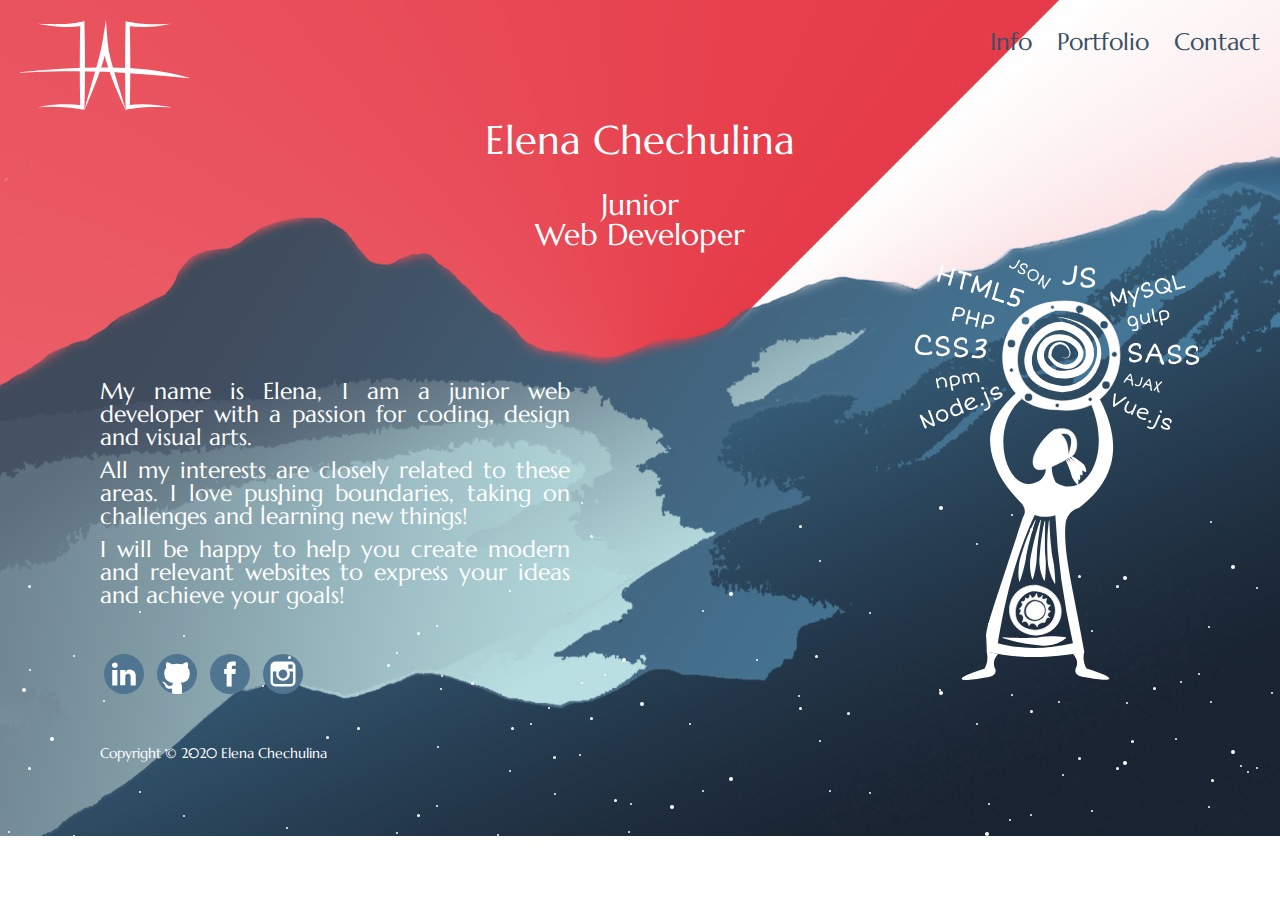
==== commit d3665360: "adding projects" ====
--- a/index.html
+++ b/index.html
@@ -278,7 +278,7 @@
                 </div>     
 
             
-        </div>
+       
         </main>
 
         <footer class="mainFooter">
@@ -286,6 +286,7 @@
                 <h3 class="copy">Copyright © 2020 Elena Chechulina </h3> 
             </section>
         </footer>
+      </div>
     </div> 
     <script type="module" src="js/main.js"></script>
 
--- a/css/master.css
+++ b/css/master.css
@@ -1 +1 @@
-body{font-family:"Marcellus",serif;color:#fff}.hidden{display:none}.container{background-image:url(../images/bcgrnd_5.png);background-repeat:no-repeat;background-position:center}.container_portfolio{background-image:url(../images/bcgrnd_5.png);background-repeat:no-repeat;background-position:center;background-attachment:fixed}.copy{color:#fff;text-align:center;font-size:14px;margin-top:20px}.copy_con{color:#fff;text-align:center;font-size:14px;margin-top:20px}.copy_port{color:#fff;text-align:center;font-size:14px;margin-top:20px}.myName{font-size:30px;text-align:center;margin-top:10px}.job_title_1,.job_title_2{font-size:30px;text-align:center}.job_title_1{margin-top:20px}.content{display:flex;flex-direction:column}.descrip_1,.descrip_2,.descrip_3{font-size:20px;text-align:justify;margin-left:45px;margin-right:45px}.descrip_1{margin-top:60px}.descrip_2,.descrip_3{margin-top:10px}#mainNav{display:flex;flex-direction:column;margin-top:30px}#mainNav button{margin-left:auto;background:url(../images/menu.svg) center no-repeat;border:none;width:50px;height:50px;transition:all 400ms ease}#mainNav button.expanded{-webkit-transform:rotate(90deg);-ms-transform:rotate(90deg);transform:rotate(90deg)}#mainNav li a{display:block;padding:10px 0;text-align:center;text-decoration:none;color:#cbe9f2;font-size:24px}#mainNav li:last-child{margin-bottom:10px}#mainNav li:hover{background-color:rgba(69,123,157,.8)}#burgerCon{display:none;margin-top:20px}#burgerCon.slideToggle{display:block}.navHeader{display:flex;flex-direction:row;justify-content:space-between;height:200px;padding-left:20px;padding-right:20px}#logo_mini{height:65px;margin-top:20px}#crossbar{animation:start 5s}@keyframes start{0%{opacity:0}100%{opacity:1}}.titlePort{font-size:30px;text-align:center;margin-top:0px}#app{margin-top:50px;display:grid;grid-template-columns:1fr;grid-template-rows:auto 1fr;justify-items:center;grid-gap:10px}form{display:flex;flex-direction:column;align-items:center}input[type=text],input[type=email]{padding:.7em;color:#fff;border:none;border-bottom:1px solid #fff;border-radius:0px;width:340px;background-color:transparent;font-size:17px;margin-top:10px;outline:none}textarea{resize:none;height:180px;width:340px;background:none;border:1px solid #fff;border-radius:0px;font-size:17px;color:#fff;margin-top:10px;outline:none}.white::placeholder{color:#fff}.submit-wrapper{display:inline-block;margin-top:0px;padding:10px;border-radius:.5rem;border-color:#fff;border:1px solid #fff;cursor:pointer;font-size:1.2em;color:#fff}.submit-wrapper:hover{background-color:rgba(54,75,93,.5)}.submit-wrapper span{padding-right:0}.animation{overflow:hidden;position:relative;width:100%}.circl1{width:2px;height:2px;border-radius:100%;background:transparent;box-shadow:2032px 449px #fff,1683px 605px #fff,1522px 2312px #fff,250px 2364px #fff,1767px 976px #fff,1009px 319px #fff,1975px 1618px #fff,440px 953px #fff,446px 1170px #fff,1040px 1573px #fff,356px 2349px #fff,2166px 2440px #fff,437px 1437px #fff,799px 1422px #fff,1567px 1725px #fff,2479px 1870px #fff,2496px 1062px #fff,1618px 1916px #fff,2097px 2167px #fff,1658px 2168px #fff,617px 802px #fff,218px 1810px #fff,2145px 161px #fff,1735px 141px #fff,1783px 840px #fff,59px 477px #fff,1518px 754px #fff,2343px 388px #fff,1097px 2111px #fff,2085px 2473px #fff,1694px 1492px #fff,2154px 674px #fff,840px 1964px #fff,1908px 1500px #fff,2281px 379px #fff,689px 223px #fff,453px 2098px #fff,559px 651px #fff,1504px 2385px #fff,440px 8px #fff,2263px 54px #fff,1400px 760px #fff,545px 1922px #fff,2401px 577px #fff,1943px 578px #fff,436px 125px #fff,1460px 186px #fff,2009px 852px #fff,94px 746px #fff,508px 535px #fff,1328px 373px #fff,429px 458px #fff,1081px 1977px #fff,1181px 349px #fff,1855px 1894px #fff,2352px 824px #fff,2023px 2256px #fff,574px 998px #fff,137px 2128px #fff,1415px 1003px #fff,1873px 363px #fff,530px 223px #fff,2400px 1390px #fff,1px 2335px #fff,939px 189px #fff,183px 135px #fff,2460px 1522px #fff,2031px 1500px #fff,2061px 2134px #fff,1853px 1147px #fff,1749px 1551px #fff,261px 1977px #fff,1069px 887px #fff,2382px 135px #fff,1779px 1448px #fff,689px 1788px #fff,1936px 919px #fff,1099px 1910px #fff,403px 1923px #fff,410px 2061px #fff,1735px 850px #fff,1787px 235px #fff,2382px 300px #fff,2083px 952px #fff,1207px 1327px #fff,1449px 1120px #fff,1009px 357px #fff,2328px 815px #fff,1298px 1844px #fff,382px 1028px #fff,691px 1360px #fff,1302px 1092px #fff,79px 1641px #fff,2456px 386px #fff,1388px 1605px #fff,630px 303px #fff,2041px 600px #fff,890px 1302px #fff,925px 2205px #fff,690px 1178px #fff,242px 1012px #fff,177px 2345px #fff,1317px 815px #fff,406px 867px #fff,726px 806px #fff,2450px 164px #fff,1771px 767px #fff,672px 1144px #fff,1946px 972px #fff,29px 169px #fff,1242px 2377px #fff,601px 2485px #fff,147px 1745px #fff,1240px 265px #fff,1212px 906px #fff,473px 978px #fff,2049px 969px #fff,1518px 713px #fff,1117px 1436px #fff,704px 2177px #fff,566px 2426px #fff,1691px 1239px #fff,727px 2370px #fff,2035px 2369px #fff,1479px 864px #fff,1324px 635px #fff,1461px 1450px #fff,1083px 1543px #fff,2334px 791px #fff,2273px 2056px #fff,2037px 2452px #fff,581px 2px #fff,904px 1308px #fff,919px 1050px #fff,1256px 87px #fff,342px 476px #fff,442px 388px #fff,370px 1954px #fff,1749px 2185px #fff,2291px 128px #fff,491px 754px #fff,2108px 1170px #fff,1126px 202px #fff,2413px 81px #fff,1602px 1610px #fff,1159px 840px #fff,1099px 513px #fff,219px 2099px #fff,1029px 1791px #fff,2298px 462px #fff,1900px 7px #fff,643px 519px #fff,2482px 1855px #fff,1662px 1743px #fff,154px 2259px #fff,194px 628px #fff,1090px 2062px #fff,2348px 957px #fff,1889px 375px #fff,1897px 603px #fff,2284px 1862px #fff,1009px 2458px #fff,1795px 2067px #fff,1272px 792px #fff,2105px 1080px #fff,902px 918px #fff,1460px 1781px #fff,2449px 347px #fff,1790px 1584px #fff,1926px 412px #fff,1467px 2123px #fff,750px 1974px #fff,1470px 880px #fff,139px 111px #fff,1315px 573px #fff,1743px 1542px #fff,2315px 2252px #fff,2012px 1147px #fff,1041px 1655px #fff,811px 2130px #fff,342px 1852px #fff,1070px 1093px #fff,1847px 2174px #fff,949px 1003px #fff,2393px 1819px #fff,1458px 1064px #fff,262px 5px #fff,1421px 434px #fff,103px 200px #fff,311px 1650px #fff,1409px 114px #fff,969px 1975px #fff,704px 2438px #fff,2341px 946px #fff,2032px 692px #fff,2136px 1084px #fff,1931px 13px #fff,683px 417px #fff,5px 800px #fff,610px 2412px #fff,1723px 188px #fff,1285px 978px #fff,1102px 2056px #fff,601px 1035px #fff,2185px 1871px #fff,2206px 1651px #fff,546px 1162px #fff,489px 1971px #fff,1714px 1617px #fff,438px 2058px #fff,1079px 1821px #fff,2447px 423px #fff,2111px 466px #fff,716px 638px #fff,785px 1738px #fff,1092px 1386px #fff,636px 1351px #fff,842px 2172px #fff,2196px 1899px #fff,1819px 1012px #fff,2267px 2432px #fff,554px 293px #fff,1524px 1479px #fff,2012px 532px #fff,2472px 1540px #fff,1407px 432px #fff,189px 1576px #fff,2306px 1068px #fff,2496px 405px #fff,1744px 990px #fff,418px 368px #fff,657px 2180px #fff,291px 1715px #fff,1768px 1759px #fff,1807px 1714px #fff,356px 2349px #fff,2382px 2497px #fff,2283px 671px #fff,1951px 1177px #fff,2425px 2263px #fff,1307px 812px #fff,339px 2124px #fff,1747px 487px #fff,1210px 21px #fff,1867px 2297px #fff,633px 2142px #fff,1153px 667px #fff,431px 1795px #fff,2053px 1303px #fff,402px 1932px #fff,1540px 1364px #fff,1463px 2291px #fff,1232px 1188px #fff,2229px 2363px #fff,864px 1957px #fff,863px 891px #fff,1536px 139px #fff,204px 1149px #fff,807px 1772px #fff,1294px 1053px #fff,1708px 107px #fff,337px 693px #fff,2374px 2293px #fff,771px 1058px #fff,843px 1539px #fff,1180px 181px #fff,2045px 1341px #fff,1858px 1099px #fff,1004px 1423px #fff,232px 644px #fff,1659px 254px #fff,1792px 1066px #fff,2179px 1014px #fff,2338px 159px #fff,281px 2328px #fff,1450px 1022px #fff,2025px 893px #fff,2340px 234px #fff,1765px 799px #fff,1344px 2206px #fff,1206px 2437px #fff,1306px 771px #fff,1018px 2024px #fff,1626px 2469px #fff,273px 1175px #fff,1758px 905px #fff,1049px 2127px #fff,990px 338px #fff,653px 1483px #fff,1435px 1550px #fff,1556px 851px #fff,1011px 2359px #fff,1922px 1315px #fff,2401px 1371px #fff,976px 43px #fff,78px 1243px #fff,2408px 498px #fff,493px 637px #fff,292px 1373px #fff,1994px 657px #fff,1017px 1663px #fff,2456px 1257px #fff,414px 2020px #fff,441px 175px #fff,1020px 632px #fff,1455px 1396px #fff,510px 720px #fff,437px 66px #fff,150px 845px #fff,819px 60px #fff,986px 1052px #fff,960px 1107px #fff,615px 2381px #fff,2014px 282px #fff,98px 1754px #fff,854px 1685px #fff,2367px 935px #fff,1102px 1327px #fff,46px 347px #fff,2171px 1007px #fff,595px 527px #fff,1482px 1098px #fff,923px 2105px #fff,687px 2145px #fff,988px 123px #fff,2174px 2388px #fff,2381px 2460px #fff,1656px 2273px #fff,1545px 2292px #fff,919px 1437px #fff,165px 249px #fff,600px 1102px #fff,1759px 1521px #fff,1941px 271px #fff,1457px 2232px #fff,1091px 130px #fff,1380px 55px #fff,419px 2410px #fff,1011px 14px #fff,1042px 1034px #fff,1241px 501px #fff,2421px 2485px #fff,346px 1074px #fff,1388px 1692px #fff,2331px 373px #fff,942px 2325px #fff,1058px 21px #fff,86px 1965px #fff,651px 1372px #fff,2291px 108px #fff,606px 868px #fff,1044px 605px #fff,1318px 2357px #fff,1813px 1383px #fff,1964px 1372px #fff,1786px 1530px #fff,2427px 791px #fff,224px 1539px #fff,965px 1662px #fff,427px 944px #fff,1965px 1325px #fff,131px 1544px #fff,2228px 1700px #fff,1982px 1841px #fff,2381px 1272px #fff,899px 1781px #fff,320px 2298px #fff,1145px 1483px #fff,844px 1431px #fff,2379px 1967px #fff,1941px 1174px #fff,2283px 1582px #fff,54px 1107px #fff,1235px 1609px #fff,2244px 1583px #fff,1949px 1689px #fff,45px 1812px #fff,1306px 48px #fff,1909px 69px #fff,1469px 1556px #fff,453px 832px #fff,286px 327px #fff,1898px 255px #fff,2393px 530px #fff,632px 1085px #fff,1391px 1673px #fff,1238px 2318px #fff,1404px 2410px #fff,2257px 765px #fff,441px 1171px #fff,813px 398px #fff,1795px 1317px #fff,1166px 2102px #fff,1739px 1122px #fff,1326px 2219px #fff,1931px 2292px #fff,1247px 271px #fff,782px 621px #fff,66px 644px #fff,492px 2008px #fff,429px 762px #fff,1198px 173px #fff,171px 439px #fff,2059px 2219px #fff,916px 725px #fff,2488px 1438px #fff,1096px 1783px #fff,2247px 622px #fff,2297px 1566px #fff,1043px 352px #fff,445px 542px #fff,2225px 2165px #fff,2229px 588px #fff,962px 346px #fff,1948px 2382px #fff,1213px 1640px #fff,272px 1898px #fff,46px 1685px #fff,1001px 1990px #fff,2409px 743px #fff,1272px 672px #fff,1106px 1215px #fff,1488px 1730px #fff,79px 356px #fff,83px 996px #fff,2162px 1366px #fff,1327px 1279px #fff,1430px 676px #fff,756px 159px #fff,604px 174px #fff,24px 1055px #fff,1737px 872px #fff,1464px 1150px #fff,1257px 1902px #fff,1870px 1019px #fff,2028px 989px #fff,853px 2217px #fff,678px 2291px #fff,224px 435px #fff,8px 331px #fff,1774px 1753px #fff,472px 2102px #fff,497px 334px #fff,1022px 1498px #fff,2114px 1233px #fff,845px 1275px #fff,1988px 1705px #fff,124px 477px #fff,73px 155px #fff,1116px 1745px #fff,200px 2030px #fff,1878px 419px #fff,2102px 1215px #fff,1327px 2279px #fff,1689px 670px #fff,992px 769px #fff,372px 1994px #fff,939px 715px #fff,1498px 1674px #fff,628px 331px #fff,129px 1283px #fff,2066px 420px #fff,1435px 90px #fff,2271px 1831px #fff,706px 340px #fff,1222px 1287px #fff,1224px 1882px #fff,314px 1115px #fff,190px 253px #fff,972px 1343px #fff,869px 112px #fff,1881px 2285px #fff,1709px 958px #fff,2040px 2096px #fff,1718px 1665px #fff,1141px 2170px #fff,966px 1216px #fff,2198px 1505px #fff,1378px 1767px #fff,2000px 2245px #fff,1685px 1910px #fff,2223px 824px #fff,2344px 32px #fff,964px 1209px #fff,1668px 311px #fff,209px 993px #fff,102px 1918px #fff,902px 1218px #fff,1447px 2077px #fff,798px 195px #fff,498px 1948px #fff,787px 1491px #fff,2232px 926px #fff,272px 1427px #fff,2402px 245px #fff,904px 1396px #fff,2469px 1089px #fff,984px 360px #fff,1355px 1285px #fff,213px 345px #fff,2292px 734px #fff,1294px 1894px #fff,1757px 1896px #fff,1344px 1385px #fff,1271px 192px #fff,2491px 1857px #fff,2472px 1085px #fff,834px 2013px #fff,1208px 126px #fff,1697px 110px #fff,1259px 1881px #fff,2084px 1943px #fff,1872px 2312px #fff,913px 1577px #fff,348px 1514px #fff,2281px 1925px #fff,66px 2221px #fff,2116px 968px #fff,1163px 606px #fff,2104px 1387px #fff,509px 90px #fff,1799px 1951px #fff,1817px 1646px #fff,547px 1822px #fff,2435px 1862px #fff,1087px 1500px #fff,1276px 825px #fff,1248px 1557px #fff,829px 290px #fff,1034px 2040px #fff,642px 1131px #fff,1219px 1194px #fff,1725px 836px #fff,267px 2424px #fff,2338px 149px #fff,1971px 2227px #fff,1941px 99px #fff,1403px 532px #fff,548px 207px #fff,2153px 1166px #fff,1222px 2413px #fff,1199px 1483px #fff,1568px 1976px #fff,464px 1487px #fff,2411px 1953px #fff,89px 790px #fff,1378px 1194px #fff,396px 152px #fff,518px 1077px #fff,1626px 1527px #fff,1423px 1925px #fff,2116px 137px #fff,2462px 909px #fff,187px 1923px #fff,1921px 518px #fff,1817px 1551px #fff,415px 2281px #fff,2486px 722px #fff,531px 813px #fff,619px 2043px #fff,1515px 803px #fff,1869px 1739px #fff,2369px 1300px #fff,2149px 255px #fff,1147px 1753px #fff,912px 2172px #fff,1808px 1051px #fff,1394px 1640px #fff,2218px 2402px #fff,1062px 274px #fff,2053px 472px #fff,2268px 2139px #fff,1774px 1302px #fff,1867px 122px #fff,702px 110px #fff,974px 917px #fff,561px 1092px #fff,1346px 1142px #fff,36px 1904px #fff,1291px 1138px #fff,849px 1495px #fff,2384px 1976px #fff,2249px 93px #fff,1134px 1789px #fff,776px 2393px #fff,228px 1618px #fff,1175px 238px #fff,2308px 793px #fff,1753px 988px #fff,1278px 360px #fff,1901px 228px #fff,2248px 1394px #fff,1062px 1692px #fff,1745px 1023px #fff,1936px 237px #fff,1689px 2126px #fff,184px 554px #fff,1792px 1926px #fff,865px 442px #fff,2498px 1237px #fff,1613px 1665px #fff,1749px 2337px #fff,2370px 1462px #fff,1668px 655px #fff,1036px 1369px #fff,2001px 2119px #fff,1178px 1935px #fff,1615px 1766px #fff,579px 254px #fff,2250px 301px #fff,1627px 2031px #fff,2045px 143px #fff,856px 587px #fff,1307px 1867px #fff,1823px 1902px #fff,695px 1290px #fff,504px 400px #fff,2016px 1005px #fff,2034px 1345px #fff,2443px 2165px #fff,1030px 314px #fff,980px 527px #fff,277px 1620px #fff,1317px 269px #fff,2208px 745px #fff,341px 836px #fff,364px 1519px #fff,1939px 1148px #fff,463px 2204px #fff,2118px 370px #fff,54px 2463px #fff,2128px 1976px #fff,1866px 1767px #fff,1949px 1545px #fff,1686px 1820px #fff,663px 1989px #fff,1574px 336px #fff,340px 1626px #fff,63px 640px #fff,924px 2463px #fff,113px 903px #fff,998px 2411px #fff,741px 1479px #fff,1389px 544px #fff,2218px 367px #fff,1641px 625px #fff,849px 364px #fff,314px 2025px #fff,828px 2268px #fff,1138px 429px #fff,1727px 1167px #fff,1329px 691px #fff,579px 1690px #fff,1209px 1342px #fff,1396px 1516px #fff,964px 641px #fff,348px 1258px #fff,1328px 2221px #fff,1388px 2448px #fff,2126px 115px #fff,703px 2250px #fff,201px 789px #fff,1774px 2124px #fff,1517px 2097px #fff,1571px 1681px #fff,307px 1807px #fff,2243px 2410px #fff,987px 1240px #fff,216px 1750px #fff,2429px 2290px #fff,1545px 1185px #fff,223px 1183px #fff,1634px 1888px #fff,1367px 830px #fff,2007px 1027px #fff,1349px 1047px #fff,2482px 706px #fff,1713px 970px #fff,912px 531px #fff,1046px 2498px #fff,853px 1090px #fff,1266px 727px #fff,2204px 942px #fff,1231px 1621px #fff,2271px 989px #fff,736px 1993px #fff,784px 926px #fff,2453px 1187px #fff,2235px 791px #fff,200px 1791px #fff,180px 2243px #fff,1017px 564px #fff,291px 1763px #fff,437px 1582px #fff,193px 2323px #fff,1543px 122px #fff,280px 448px #fff,1063px 686px #fff,1875px 2039px #fff,1555px 2006px #fff;-webkit-animation:animStar 30s infinite linear;-moz-animation:animStar 30s infinite linear;animation:animStar 30s infinite linear}.circl1:after{content:" ";position:absolute;top:500px;width:2px;height:2px;border-radius:100%;background:transparent;box-shadow:2032px 449px #fff,1683px 605px #fff,1522px 2312px #fff,250px 2364px #fff,1767px 976px #fff,1009px 319px #fff,1975px 1618px #fff,440px 953px #fff,446px 1170px #fff,1040px 1573px #fff,356px 2349px #fff,2166px 2440px #fff,437px 1437px #fff,799px 1422px #fff,1567px 1725px #fff,2479px 1870px #fff,2496px 1062px #fff,1618px 1916px #fff,2097px 2167px #fff,1658px 2168px #fff,617px 802px #fff,218px 1810px #fff,2145px 161px #fff,1735px 141px #fff,1783px 840px #fff,59px 477px #fff,1518px 754px #fff,2343px 388px #fff,1097px 2111px #fff,2085px 2473px #fff,1694px 1492px #fff,2154px 674px #fff,840px 1964px #fff,1908px 1500px #fff,2281px 379px #fff,689px 223px #fff,453px 2098px #fff,559px 651px #fff,1504px 2385px #fff,440px 8px #fff,2263px 54px #fff,1400px 760px #fff,545px 1922px #fff,2401px 577px #fff,1943px 578px #fff,436px 125px #fff,1460px 186px #fff,2009px 852px #fff,94px 746px #fff,508px 535px #fff,1328px 373px #fff,429px 458px #fff,1081px 1977px #fff,1181px 349px #fff,1855px 1894px #fff,2352px 824px #fff,2023px 2256px #fff,574px 998px #fff,137px 2128px #fff,1415px 1003px #fff,1873px 363px #fff,530px 223px #fff,2400px 1390px #fff,1px 2335px #fff,939px 189px #fff,183px 135px #fff,2460px 1522px #fff,2031px 1500px #fff,2061px 2134px #fff,1853px 1147px #fff,1749px 1551px #fff,261px 1977px #fff,1069px 887px #fff,2382px 135px #fff,1779px 1448px #fff,689px 1788px #fff,1936px 919px #fff,1099px 1910px #fff,403px 1923px #fff,410px 2061px #fff,1735px 850px #fff,1787px 235px #fff,2382px 300px #fff,2083px 952px #fff,1207px 1327px #fff,1449px 1120px #fff,1009px 357px #fff,2328px 815px #fff,1298px 1844px #fff,382px 1028px #fff,691px 1360px #fff,1302px 1092px #fff,79px 1641px #fff,2456px 386px #fff,1388px 1605px #fff,630px 303px #fff,2041px 600px #fff,890px 1302px #fff,925px 2205px #fff,690px 1178px #fff,242px 1012px #fff,177px 2345px #fff,1317px 815px #fff,406px 867px #fff,726px 806px #fff,2450px 164px #fff,1771px 767px #fff,672px 1144px #fff,1946px 972px #fff,29px 169px #fff,1242px 2377px #fff,601px 2485px #fff,147px 1745px #fff,1240px 265px #fff,1212px 906px #fff,473px 978px #fff,2049px 969px #fff,1518px 713px #fff,1117px 1436px #fff,704px 2177px #fff,566px 2426px #fff,1691px 1239px #fff,727px 2370px #fff,2035px 2369px #fff,1479px 864px #fff,1324px 635px #fff,1461px 1450px #fff,1083px 1543px #fff,2334px 791px #fff,2273px 2056px #fff,2037px 2452px #fff,581px 2px #fff,904px 1308px #fff,919px 1050px #fff,1256px 87px #fff,342px 476px #fff,442px 388px #fff,370px 1954px #fff,1749px 2185px #fff,2291px 128px #fff,491px 754px #fff,2108px 1170px #fff,1126px 202px #fff,2413px 81px #fff,1602px 1610px #fff,1159px 840px #fff,1099px 513px #fff,219px 2099px #fff,1029px 1791px #fff,2298px 462px #fff,1900px 7px #fff,643px 519px #fff,2482px 1855px #fff,1662px 1743px #fff,154px 2259px #fff,194px 628px #fff,1090px 2062px #fff,2348px 957px #fff,1889px 375px #fff,1897px 603px #fff,2284px 1862px #fff,1009px 2458px #fff,1795px 2067px #fff,1272px 792px #fff,2105px 1080px #fff,902px 918px #fff,1460px 1781px #fff,2449px 347px #fff,1790px 1584px #fff,1926px 412px #fff,1467px 2123px #fff,750px 1974px #fff,1470px 880px #fff,139px 111px #fff,1315px 573px #fff,1743px 1542px #fff,2315px 2252px #fff,2012px 1147px #fff,1041px 1655px #fff,811px 2130px #fff,342px 1852px #fff,1070px 1093px #fff,1847px 2174px #fff,949px 1003px #fff,2393px 1819px #fff,1458px 1064px #fff,262px 5px #fff,1421px 434px #fff,103px 200px #fff,311px 1650px #fff,1409px 114px #fff,969px 1975px #fff,704px 2438px #fff,2341px 946px #fff,2032px 692px #fff,2136px 1084px #fff,1931px 13px #fff,683px 417px #fff,5px 800px #fff,610px 2412px #fff,1723px 188px #fff,1285px 978px #fff,1102px 2056px #fff,601px 1035px #fff,2185px 1871px #fff,2206px 1651px #fff,546px 1162px #fff,489px 1971px #fff,1714px 1617px #fff,438px 2058px #fff,1079px 1821px #fff,2447px 423px #fff,2111px 466px #fff,716px 638px #fff,785px 1738px #fff,1092px 1386px #fff,636px 1351px #fff,842px 2172px #fff,2196px 1899px #fff,1819px 1012px #fff,2267px 2432px #fff,554px 293px #fff,1524px 1479px #fff,2012px 532px #fff,2472px 1540px #fff,1407px 432px #fff,189px 1576px #fff,2306px 1068px #fff,2496px 405px #fff,1744px 990px #fff,418px 368px #fff,657px 2180px #fff,291px 1715px #fff,1768px 1759px #fff,1807px 1714px #fff,356px 2349px #fff,2382px 2497px #fff,2283px 671px #fff,1951px 1177px #fff,2425px 2263px #fff,1307px 812px #fff,339px 2124px #fff,1747px 487px #fff,1210px 21px #fff,1867px 2297px #fff,633px 2142px #fff,1153px 667px #fff,431px 1795px #fff,2053px 1303px #fff,402px 1932px #fff,1540px 1364px #fff,1463px 2291px #fff,1232px 1188px #fff,2229px 2363px #fff,864px 1957px #fff,863px 891px #fff,1536px 139px #fff,204px 1149px #fff,807px 1772px #fff,1294px 1053px #fff,1708px 107px #fff,337px 693px #fff,2374px 2293px #fff,771px 1058px #fff,843px 1539px #fff,1180px 181px #fff,2045px 1341px #fff,1858px 1099px #fff,1004px 1423px #fff,232px 644px #fff,1659px 254px #fff,1792px 1066px #fff,2179px 1014px #fff,2338px 159px #fff,281px 2328px #fff,1450px 1022px #fff,2025px 893px #fff,2340px 234px #fff,1765px 799px #fff,1344px 2206px #fff,1206px 2437px #fff,1306px 771px #fff,1018px 2024px #fff,1626px 2469px #fff,273px 1175px #fff,1758px 905px #fff,1049px 2127px #fff,990px 338px #fff,653px 1483px #fff,1435px 1550px #fff,1556px 851px #fff,1011px 2359px #fff,1922px 1315px #fff,2401px 1371px #fff,976px 43px #fff,78px 1243px #fff,2408px 498px #fff,493px 637px #fff,292px 1373px #fff,1994px 657px #fff,1017px 1663px #fff,2456px 1257px #fff,414px 2020px #fff,441px 175px #fff,1020px 632px #fff,1455px 1396px #fff,510px 720px #fff,437px 66px #fff,150px 845px #fff,819px 60px #fff,986px 1052px #fff,960px 1107px #fff,615px 2381px #fff,2014px 282px #fff,98px 1754px #fff,854px 1685px #fff,2367px 935px #fff,1102px 1327px #fff,46px 347px #fff,2171px 1007px #fff,595px 527px #fff,1482px 1098px #fff,923px 2105px #fff,687px 2145px #fff,988px 123px #fff,2174px 2388px #fff,2381px 2460px #fff,1656px 2273px #fff,1545px 2292px #fff,919px 1437px #fff,165px 249px #fff,600px 1102px #fff,1759px 1521px #fff,1941px 271px #fff,1457px 2232px #fff,1091px 130px #fff,1380px 55px #fff,419px 2410px #fff,1011px 14px #fff,1042px 1034px #fff,1241px 501px #fff,2421px 2485px #fff,346px 1074px #fff,1388px 1692px #fff,2331px 373px #fff,942px 2325px #fff,1058px 21px #fff,86px 1965px #fff,651px 1372px #fff,2291px 108px #fff,606px 868px #fff,1044px 605px #fff,1318px 2357px #fff,1813px 1383px #fff,1964px 1372px #fff,1786px 1530px #fff,2427px 791px #fff,224px 1539px #fff,965px 1662px #fff,427px 944px #fff,1965px 1325px #fff,131px 1544px #fff,2228px 1700px #fff,1982px 1841px #fff,2381px 1272px #fff,899px 1781px #fff,320px 2298px #fff,1145px 1483px #fff,844px 1431px #fff,2379px 1967px #fff,1941px 1174px #fff,2283px 1582px #fff,54px 1107px #fff,1235px 1609px #fff,2244px 1583px #fff,1949px 1689px #fff,45px 1812px #fff,1306px 48px #fff,1909px 69px #fff,1469px 1556px #fff,453px 832px #fff,286px 327px #fff,1898px 255px #fff,2393px 530px #fff,632px 1085px #fff,1391px 1673px #fff,1238px 2318px #fff,1404px 2410px #fff,2257px 765px #fff,441px 1171px #fff,813px 398px #fff,1795px 1317px #fff,1166px 2102px #fff,1739px 1122px #fff,1326px 2219px #fff,1931px 2292px #fff,1247px 271px #fff,782px 621px #fff,66px 644px #fff,492px 2008px #fff,429px 762px #fff,1198px 173px #fff,171px 439px #fff,2059px 2219px #fff,916px 725px #fff,2488px 1438px #fff,1096px 1783px #fff,2247px 622px #fff,2297px 1566px #fff,1043px 352px #fff,445px 542px #fff,2225px 2165px #fff,2229px 588px #fff,962px 346px #fff,1948px 2382px #fff,1213px 1640px #fff,272px 1898px #fff,46px 1685px #fff,1001px 1990px #fff,2409px 743px #fff,1272px 672px #fff,1106px 1215px #fff,1488px 1730px #fff,79px 356px #fff,83px 996px #fff,2162px 1366px #fff,1327px 1279px #fff,1430px 676px #fff,756px 159px #fff,604px 174px #fff,24px 1055px #fff,1737px 872px #fff,1464px 1150px #fff,1257px 1902px #fff,1870px 1019px #fff,2028px 989px #fff,853px 2217px #fff,678px 2291px #fff,224px 435px #fff,8px 331px #fff,1774px 1753px #fff,472px 2102px #fff,497px 334px #fff,1022px 1498px #fff,2114px 1233px #fff,845px 1275px #fff,1988px 1705px #fff,124px 477px #fff,73px 155px #fff,1116px 1745px #fff,200px 2030px #fff,1878px 419px #fff,2102px 1215px #fff,1327px 2279px #fff,1689px 670px #fff,992px 769px #fff,372px 1994px #fff,939px 715px #fff,1498px 1674px #fff,628px 331px #fff,129px 1283px #fff,2066px 420px #fff,1435px 90px #fff,2271px 1831px #fff,706px 340px #fff,1222px 1287px #fff,1224px 1882px #fff,314px 1115px #fff,190px 253px #fff,972px 1343px #fff,869px 112px #fff,1881px 2285px #fff,1709px 958px #fff,2040px 2096px #fff,1718px 1665px #fff,1141px 2170px #fff,966px 1216px #fff,2198px 1505px #fff,1378px 1767px #fff,2000px 2245px #fff,1685px 1910px #fff,2223px 824px #fff,2344px 32px #fff,964px 1209px #fff,1668px 311px #fff,209px 993px #fff,102px 1918px #fff,902px 1218px #fff,1447px 2077px #fff,798px 195px #fff,498px 1948px #fff,787px 1491px #fff,2232px 926px #fff,272px 1427px #fff,2402px 245px #fff,904px 1396px #fff,2469px 1089px #fff,984px 360px #fff,1355px 1285px #fff,213px 345px #fff,2292px 734px #fff,1294px 1894px #fff,1757px 1896px #fff,1344px 1385px #fff,1271px 192px #fff,2491px 1857px #fff,2472px 1085px #fff,834px 2013px #fff,1208px 126px #fff,1697px 110px #fff,1259px 1881px #fff,2084px 1943px #fff,1872px 2312px #fff,913px 1577px #fff,348px 1514px #fff,2281px 1925px #fff,66px 2221px #fff,2116px 968px #fff,1163px 606px #fff,2104px 1387px #fff,509px 90px #fff,1799px 1951px #fff,1817px 1646px #fff,547px 1822px #fff,2435px 1862px #fff,1087px 1500px #fff,1276px 825px #fff,1248px 1557px #fff,829px 290px #fff,1034px 2040px #fff,642px 1131px #fff,1219px 1194px #fff,1725px 836px #fff,267px 2424px #fff,2338px 149px #fff,1971px 2227px #fff,1941px 99px #fff,1403px 532px #fff,548px 207px #fff,2153px 1166px #fff,1222px 2413px #fff,1199px 1483px #fff,1568px 1976px #fff,464px 1487px #fff,2411px 1953px #fff,89px 790px #fff,1378px 1194px #fff,396px 152px #fff,518px 1077px #fff,1626px 1527px #fff,1423px 1925px #fff,2116px 137px #fff,2462px 909px #fff,187px 1923px #fff,1921px 518px #fff,1817px 1551px #fff,415px 2281px #fff,2486px 722px #fff,531px 813px #fff,619px 2043px #fff,1515px 803px #fff,1869px 1739px #fff,2369px 1300px #fff,2149px 255px #fff,1147px 1753px #fff,912px 2172px #fff,1808px 1051px #fff,1394px 1640px #fff,2218px 2402px #fff,1062px 274px #fff,2053px 472px #fff,2268px 2139px #fff,1774px 1302px #fff,1867px 122px #fff,702px 110px #fff,974px 917px #fff,561px 1092px #fff,1346px 1142px #fff,36px 1904px #fff,1291px 1138px #fff,849px 1495px #fff,2384px 1976px #fff,2249px 93px #fff,1134px 1789px #fff,776px 2393px #fff,228px 1618px #fff,1175px 238px #fff,2308px 793px #fff,1753px 988px #fff,1278px 360px #fff,1901px 228px #fff,2248px 1394px #fff,1062px 1692px #fff,1745px 1023px #fff,1936px 237px #fff,1689px 2126px #fff,184px 554px #fff,1792px 1926px #fff,865px 442px #fff,2498px 1237px #fff,1613px 1665px #fff,1749px 2337px #fff,2370px 1462px #fff,1668px 655px #fff,1036px 1369px #fff,2001px 2119px #fff,1178px 1935px #fff,1615px 1766px #fff,579px 254px #fff,2250px 301px #fff,1627px 2031px #fff,2045px 143px #fff,856px 587px #fff,1307px 1867px #fff,1823px 1902px #fff,695px 1290px #fff,504px 400px #fff,2016px 1005px #fff,2034px 1345px #fff,2443px 2165px #fff,1030px 314px #fff,980px 527px #fff,277px 1620px #fff,1317px 269px #fff,2208px 745px #fff,341px 836px #fff,364px 1519px #fff,1939px 1148px #fff,463px 2204px #fff,2118px 370px #fff,54px 2463px #fff,2128px 1976px #fff,1866px 1767px #fff,1949px 1545px #fff,1686px 1820px #fff,663px 1989px #fff,1574px 336px #fff,340px 1626px #fff,63px 640px #fff,924px 2463px #fff,113px 903px #fff,998px 2411px #fff,741px 1479px #fff,1389px 544px #fff,2218px 367px #fff,1641px 625px #fff,849px 364px #fff,314px 2025px #fff,828px 2268px #fff,1138px 429px #fff,1727px 1167px #fff,1329px 691px #fff,579px 1690px #fff,1209px 1342px #fff,1396px 1516px #fff,964px 641px #fff,348px 1258px #fff,1328px 2221px #fff,1388px 2448px #fff,2126px 115px #fff,703px 2250px #fff,201px 789px #fff,1774px 2124px #fff,1517px 2097px #fff,1571px 1681px #fff,307px 1807px #fff,2243px 2410px #fff,987px 1240px #fff,216px 1750px #fff,2429px 2290px #fff,1545px 1185px #fff,223px 1183px #fff,1634px 1888px #fff,1367px 830px #fff,2007px 1027px #fff,1349px 1047px #fff,2482px 706px #fff,1713px 970px #fff,912px 531px #fff,1046px 2498px #fff,853px 1090px #fff,1266px 727px #fff,2204px 942px #fff,1231px 1621px #fff,2271px 989px #fff,736px 1993px #fff,784px 926px #fff,2453px 1187px #fff,2235px 791px #fff,200px 1791px #fff,180px 2243px #fff,1017px 564px #fff,291px 1763px #fff,437px 1582px #fff,193px 2323px #fff,1543px 122px #fff,280px 448px #fff,1063px 686px #fff,1875px 2039px #fff,1555px 2006px #fff}.circl2{width:3px;height:3px;border-radius:100%;background:transparent;box-shadow:1116px 85px #fff,2043px 2177px #fff,2002px 707px #fff,1248px 1583px #fff,614px 299px #fff,616px 1786px #fff,1605px 124px #fff,2324px 750px #fff,1205px 1410px #fff,1334px 499px #fff,1597px 2459px #fff,578px 1317px #fff,1086px 607px #fff,815px 155px #fff,1471px 2315px #fff,1757px 520px #fff,209px 870px #fff,597px 464px #fff,1397px 850px #fff,2189px 2236px #fff,1424px 2244px #fff,836px 439px #fff,2389px 138px #fff,2161px 794px #fff,1030px 28px #fff,847px 212px #fff,1754px 2400px #fff,931px 466px #fff,1236px 2143px #fff,856px 2443px #fff,354px 1420px #fff,1973px 2181px #fff,1287px 1823px #fff,292px 1279px #fff,1935px 1925px #fff,1412px 69px #fff,511px 227px #fff,17px 2114px #fff,408px 1312px #fff,150px 2081px #fff,1774px 323px #fff,1355px 1390px #fff,511px 440px #fff,417px 1451px #fff,1639px 196px #fff,597px 617px #fff,1747px 944px #fff,2383px 453px #fff,2434px 564px #fff,920px 915px #fff,2388px 833px #fff,168px 2369px #fff,302px 384px #fff,1844px 928px #fff,1133px 822px #fff,1557px 1725px #fff,1311px 773px #fff,2028px 2079px #fff,2383px 1px #fff,2132px 456px #fff,468px 824px #fff,900px 641px #fff,1619px 1063px #fff,1260px 2199px #fff,824px 1078px #fff,590px 35px #fff,406px 2001px #fff,1752px 1729px #fff,288px 156px #fff,191px 1930px #fff,387px 164px #fff,1120px 2011px #fff,1021px 1256px #fff,1554px 1830px #fff,671px 1068px #fff,1952px 2117px #fff,1648px 2179px #fff,1360px 98px #fff,2388px 1047px #fff,2339px 2453px #fff,1153px 187px #fff,2309px 585px #fff,1557px 1342px #fff,1378px 2082px #fff,192px 740px #fff,879px 910px #fff,1414px 1785px #fff,752px 480px #fff,351px 2464px #fff,1454px 599px #fff,2099px 264px #fff,414px 1877px #fff,873px 730px #fff,1913px 1907px #fff,924px 1009px #fff,99px 2244px #fff,975px 453px #fff,191px 966px #fff,1933px 966px #fff,1197px 1673px #fff,1968px 1892px #fff,2197px 951px #fff,757px 2124px #fff,931px 1047px #fff,1098px 1913px #fff,2047px 2135px #fff,620px 1609px #fff,1877px 1734px #fff,191px 395px #fff,672px 1023px #fff,122px 1331px #fff,1211px 279px #fff,2323px 595px #fff,2398px 2238px #fff,1158px 1121px #fff,1285px 2422px #fff,2330px 227px #fff,28px 85px #fff,782px 750px #fff,482px 351px #fff,387px 2397px #fff,113px 2309px #fff,1001px 2284px #fff,1858px 1940px #fff,1881px 1617px #fff,2045px 2412px #fff,1246px 770px #fff,1448px 1752px #fff,1269px 2059px #fff,799px 25px #fff,2478px 1170px #fff,1275px 476px #fff,2015px 1751px #fff,844px 2102px #fff,624px 1402px #fff,574px 1806px #fff,1838px 1812px #fff,2461px 741px #fff,254px 911px #fff,1801px 1023px #fff,649px 1584px #fff,2121px 610px #fff,2225px 1575px #fff,793px 1267px #fff,365px 533px #fff,2400px 1057px #fff,1280px 1223px #fff,326px 54px #fff,1458px 1004px #fff,471px 182px #fff,1708px 2314px #fff,668px 1781px #fff,806px 1386px #fff,1270px 1063px #fff,1507px 262px #fff,2334px 674px #fff,1271px 2235px #fff,230px 815px #fff,1254px 1608px #fff,1364px 2016px #fff,553px 256px #fff,1089px 1453px #fff,1642px 2430px #fff,1519px 143px #fff,1553px 1286px #fff,937px 1703px #fff,2147px 2271px #fff,1617px 2050px #fff,1917px 1008px #fff,1371px 2356px #fff,1131px 917px #fff,147px 2269px #fff,1886px 1298px #fff,283px 906px #fff,1315px 1895px #fff,1856px 439px #fff,1584px 1103px #fff,1944px 2398px #fff,776px 606px #fff,2256px 2459px #fff,2037px 1832px #fff,2269px 1319px #fff,1394px 529px #fff,1210px 558px #fff,417px 132px #fff,2135px 1263px #fff,1564px 1137px #fff,1871px 1061px #fff,543px 343px #fff,649px 804px #fff,2190px 1514px #fff,1229px 1159px #fff,1287px 2361px #fff,1078px 75px #fff,630px 1638px #fff,1867px 569px #fff,357px 227px #fff,1131px 240px #fff,755px 1337px #fff,12px 848px #fff;-webkit-animation:animStar 60s infinite linear;-moz-animation:animStar 60s infinite linear;animation:animStar 60s infinite linear}.circl2:after{content:" ";position:absolute;top:500px;width:3px;height:3px;border-radius:100%;background:transparent;box-shadow:1116px 85px #fff,2043px 2177px #fff,2002px 707px #fff,1248px 1583px #fff,614px 299px #fff,616px 1786px #fff,1605px 124px #fff,2324px 750px #fff,1205px 1410px #fff,1334px 499px #fff,1597px 2459px #fff,578px 1317px #fff,1086px 607px #fff,815px 155px #fff,1471px 2315px #fff,1757px 520px #fff,209px 870px #fff,597px 464px #fff,1397px 850px #fff,2189px 2236px #fff,1424px 2244px #fff,836px 439px #fff,2389px 138px #fff,2161px 794px #fff,1030px 28px #fff,847px 212px #fff,1754px 2400px #fff,931px 466px #fff,1236px 2143px #fff,856px 2443px #fff,354px 1420px #fff,1973px 2181px #fff,1287px 1823px #fff,292px 1279px #fff,1935px 1925px #fff,1412px 69px #fff,511px 227px #fff,17px 2114px #fff,408px 1312px #fff,150px 2081px #fff,1774px 323px #fff,1355px 1390px #fff,511px 440px #fff,417px 1451px #fff,1639px 196px #fff,597px 617px #fff,1747px 944px #fff,2383px 453px #fff,2434px 564px #fff,920px 915px #fff,2388px 833px #fff,168px 2369px #fff,302px 384px #fff,1844px 928px #fff,1133px 822px #fff,1557px 1725px #fff,1311px 773px #fff,2028px 2079px #fff,2383px 1px #fff,2132px 456px #fff,468px 824px #fff,900px 641px #fff,1619px 1063px #fff,1260px 2199px #fff,824px 1078px #fff,590px 35px #fff,406px 2001px #fff,1752px 1729px #fff,288px 156px #fff,191px 1930px #fff,387px 164px #fff,1120px 2011px #fff,1021px 1256px #fff,1554px 1830px #fff,671px 1068px #fff,1952px 2117px #fff,1648px 2179px #fff,1360px 98px #fff,2388px 1047px #fff,2339px 2453px #fff,1153px 187px #fff,2309px 585px #fff,1557px 1342px #fff,1378px 2082px #fff,192px 740px #fff,879px 910px #fff,1414px 1785px #fff,752px 480px #fff,351px 2464px #fff,1454px 599px #fff,2099px 264px #fff,414px 1877px #fff,873px 730px #fff,1913px 1907px #fff,924px 1009px #fff,99px 2244px #fff,975px 453px #fff,191px 966px #fff,1933px 966px #fff,1197px 1673px #fff,1968px 1892px #fff,2197px 951px #fff,757px 2124px #fff,931px 1047px #fff,1098px 1913px #fff,2047px 2135px #fff,620px 1609px #fff,1877px 1734px #fff,191px 395px #fff,672px 1023px #fff,122px 1331px #fff,1211px 279px #fff,2323px 595px #fff,2398px 2238px #fff,1158px 1121px #fff,1285px 2422px #fff,2330px 227px #fff,28px 85px #fff,782px 750px #fff,482px 351px #fff,387px 2397px #fff,113px 2309px #fff,1001px 2284px #fff,1858px 1940px #fff,1881px 1617px #fff,2045px 2412px #fff,1246px 770px #fff,1448px 1752px #fff,1269px 2059px #fff,799px 25px #fff,2478px 1170px #fff,1275px 476px #fff,2015px 1751px #fff,844px 2102px #fff,624px 1402px #fff,574px 1806px #fff,1838px 1812px #fff,2461px 741px #fff,254px 911px #fff,1801px 1023px #fff,649px 1584px #fff,2121px 610px #fff,2225px 1575px #fff,793px 1267px #fff,365px 533px #fff,2400px 1057px #fff,1280px 1223px #fff,326px 54px #fff,1458px 1004px #fff,471px 182px #fff,1708px 2314px #fff,668px 1781px #fff,806px 1386px #fff,1270px 1063px #fff,1507px 262px #fff,2334px 674px #fff,1271px 2235px #fff,230px 815px #fff,1254px 1608px #fff,1364px 2016px #fff,553px 256px #fff,1089px 1453px #fff,1642px 2430px #fff,1519px 143px #fff,1553px 1286px #fff,937px 1703px #fff,2147px 2271px #fff,1617px 2050px #fff,1917px 1008px #fff,1371px 2356px #fff,1131px 917px #fff,147px 2269px #fff,1886px 1298px #fff,283px 906px #fff,1315px 1895px #fff,1856px 439px #fff,1584px 1103px #fff,1944px 2398px #fff,776px 606px #fff,2256px 2459px #fff,2037px 1832px #fff,2269px 1319px #fff,1394px 529px #fff,1210px 558px #fff,417px 132px #fff,2135px 1263px #fff,1564px 1137px #fff,1871px 1061px #fff,543px 343px #fff,649px 804px #fff,2190px 1514px #fff,1229px 1159px #fff,1287px 2361px #fff,1078px 75px #fff,630px 1638px #fff,1867px 569px #fff,357px 227px #fff,1131px 240px #fff,755px 1337px #fff,12px 848px #fff}.circl3{width:4px;height:4px;border-radius:100%;background:transparent;box-shadow:1250px 1621px #fff,615px 2345px #fff,207px 1061px #fff,1411px 1519px #fff,838px 2364px #fff,23px 744px #fff,4px 2494px #fff,1102px 2465px #fff,1133px 2018px #fff,186px 916px #fff,2426px 1419px #fff,953px 1139px #fff,380px 1799px #fff,2277px 463px #fff,2357px 1692px #fff,538px 740px #fff,670px 305px #fff,390px 1455px #fff,82px 2200px #fff,729px 92px #fff,1774px 2379px #fff,2124px 1339px #fff,1187px 820px #fff,22px 188px #fff,1610px 1243px #fff,1853px 1275px #fff,1472px 1213px #fff,2456px 1319px #fff,1732px 684px #fff,278px 1px #fff,1605px 1px #fff,284px 2048px #fff,241px 720px #fff,318px 1123px #fff,131px 723px #fff,529px 1177px #fff,640px 202px #fff,1336px 131px #fff,860px 2044px #fff,1662px 1699px #fff,1492px 2198px #fff,1611px 81px #fff,914px 2419px #fff,1706px 1689px #fff,344px 2303px #fff,733px 717px #fff,1266px 375px #fff,1766px 228px #fff,2067px 2148px #fff,2105px 2065px #fff,1214px 1530px #fff,2206px 763px #fff,2192px 369px #fff,1762px 1643px #fff,2305px 2158px #fff,2318px 595px #fff,1749px 1743px #fff,1679px 2295px #fff,1154px 371px #fff,1229px 1436px #fff,2367px 1466px #fff,1137px 945px #fff,985px 332px #fff,1422px 351px #fff,1231px 65px #fff,1446px 2259px #fff,1711px 500px #fff,2188px 864px #fff,795px 942px #fff,431px 987px #fff,281px 1047px #fff,1249px 990px #fff,622px 158px #fff,1708px 1871px #fff,939px 6px #fff,1415px 1481px #fff,1073px 1301px #fff,50px 237px #fff,2127px 239px #fff,1833px 2116px #fff,2372px 874px #fff,761px 1345px #fff,571px 2190px #fff,1362px 963px #fff,1126px 1946px #fff,1123px 76px #fff,2037px 2342px #fff,1592px 1356px #fff,1988px 2209px #fff,578px 827px #fff,580px 2267px #fff,1908px 526px #fff,1415px 130px #fff,891px 1672px #fff,2416px 143px #fff,311px 615px #fff,984px 2105px #fff,501px 594px #fff,908px 2128px #fff,2179px 1666px #fff;-webkit-animation:animStar 90s infinite linear;-moz-animation:animStar 90s infinite linear;animation:animStar 90s infinite linear}.circl3:after{content:" ";position:absolute;top:500px;width:4px;height:4px;border-radius:100%;background:transparent;box-shadow:1250px 1621px #fff,615px 2345px #fff,207px 1061px #fff,1411px 1519px #fff,838px 2364px #fff,23px 744px #fff,4px 2494px #fff,1102px 2465px #fff,1133px 2018px #fff,186px 916px #fff,2426px 1419px #fff,953px 1139px #fff,380px 1799px #fff,2277px 463px #fff,2357px 1692px #fff,538px 740px #fff,670px 305px #fff,390px 1455px #fff,82px 2200px #fff,729px 92px #fff,1774px 2379px #fff,2124px 1339px #fff,1187px 820px #fff,22px 188px #fff,1610px 1243px #fff,1853px 1275px #fff,1472px 1213px #fff,2456px 1319px #fff,1732px 684px #fff,278px 1px #fff,1605px 1px #fff,284px 2048px #fff,241px 720px #fff,318px 1123px #fff,131px 723px #fff,529px 1177px #fff,640px 202px #fff,1336px 131px #fff,860px 2044px #fff,1662px 1699px #fff,1492px 2198px #fff,1611px 81px #fff,914px 2419px #fff,1706px 1689px #fff,344px 2303px #fff,733px 717px #fff,1266px 375px #fff,1766px 228px #fff,2067px 2148px #fff,2105px 2065px #fff,1214px 1530px #fff,2206px 763px #fff,2192px 369px #fff,1762px 1643px #fff,2305px 2158px #fff,2318px 595px #fff,1749px 1743px #fff,1679px 2295px #fff,1154px 371px #fff,1229px 1436px #fff,2367px 1466px #fff,1137px 945px #fff,985px 332px #fff,1422px 351px #fff,1231px 65px #fff,1446px 2259px #fff,1711px 500px #fff,2188px 864px #fff,795px 942px #fff,431px 987px #fff,281px 1047px #fff,1249px 990px #fff,622px 158px #fff,1708px 1871px #fff,939px 6px #fff,1415px 1481px #fff,1073px 1301px #fff,50px 237px #fff,2127px 239px #fff,1833px 2116px #fff,2372px 874px #fff,761px 1345px #fff,571px 2190px #fff,1362px 963px #fff,1126px 1946px #fff,1123px 76px #fff,2037px 2342px #fff,1592px 1356px #fff,1988px 2209px #fff,578px 827px #fff,580px 2267px #fff,1908px 526px #fff,1415px 130px #fff,891px 1672px #fff,2416px 143px #fff,311px 615px #fff,984px 2105px #fff,501px 594px #fff,908px 2128px #fff,2179px 1666px #fff}@-webkit-keyframes animStar{from{-webkit-transform:translateY(0px)}to{-webkit-transform:translateY(-2500px)}}@-moz-keyframes animStar{from{-moz-transform:translateY(0px)}to{-moz-transform:translateY(-2500px)}}@keyframes animStar{from{-webkit-transform:translateY(0px);-moz-transform:translateY(0px);-ms-transform:translateY(0px);-o-transform:translateY(0px);transform:translateY(0px)}to{-webkit-transform:translateY(-2500px);-moz-transform:translateY(-2500px);-ms-transform:translateY(-2500px);-o-transform:translateY(-2500px);transform:translateY(-2500px)}}#shaman{display:none}#mysql{-webkit-animation-name:apperance;-webkit-animation-duration:5s;-webkit-animation-iteration-count:infinite;-webkit-animation-timing-function:linear;-moz-animation-name:apperance;-moz-animation-duration:5s;-moz-animation-iteration-count:infinite;-moz-animation-timing-function:linear;-o-animation-name:apperance;-o-animation-duration:5s;-o-animation-iteration-count:infinite;-o-animation-timing-function:linear;animation-name:apperance;animation-duration:5s;animation-iteration-count:infinite;animation-timing-function:linear}#css{-webkit-animation-name:apperance;-webkit-animation-duration:5s;-webkit-animation-iteration-count:infinite;-webkit-animation-timing-function:ease-in;-webkit-animation-delay:.3s;-moz-animation-name:apperance;-moz-animation-duration:5s;-moz-animation-iteration-count:infinite;-moz-animation-timing-function:ease-in;-moz-animation-delay:.3s;-o-animation-name:apperance;-o-animation-duration:5s;-o-animation-iteration-count:infinite;-o-animation-timing-function:ease-in;-o-animation-delay:.3s;animation-name:apperance;animation-duration:5s;animation-iteration-count:infinite;animation-timing-function:ease-in;animation-delay:.3s}#ajax{-webkit-animation-name:apperance;-webkit-animation-duration:5s;-webkit-animation-iteration-count:infinite;-webkit-animation-timing-function:ease-in;-webkit-animation-delay:.6s;-moz-animation-name:apperance;-moz-animation-duration:5s;-moz-animation-iteration-count:infinite;-moz-animation-timing-function:ease-in;-moz-animation-delay:.6s;-o-animation-name:apperance;-o-animation-duration:5s;-o-animation-iteration-count:infinite;-o-animation-timing-function:ease-in;-o-animation-delay:.6s;animation-name:apperance;animation-duration:5s;animation-iteration-count:infinite;animation-timing-function:ease-in;animation-delay:.6s}#html{-webkit-animation-name:apperance;-webkit-animation-duration:5s;-webkit-animation-iteration-count:infinite;-webkit-animation-timing-function:ease-in;-webkit-animation-delay:.9s;-moz-animation-name:apperance;-moz-animation-duration:5s;-moz-animation-iteration-count:infinite;-moz-animation-timing-function:ease-in;-moz-animation-delay:.9s;-o-animation-name:apperance;-o-animation-duration:5s;-o-animation-iteration-count:infinite;-o-animation-timing-function:ease-in;-o-animation-delay:.9s;animation-name:apperance;animation-duration:5s;animation-iteration-count:infinite;animation-timing-function:ease-in;animation-delay:.9s}#node{-webkit-animation-name:apperance;-webkit-animation-duration:5s;-webkit-animation-iteration-count:infinite;-webkit-animation-timing-function:ease-in;-webkit-animation-delay:1.1s;-moz-animation-name:apperance;-moz-animation-duration:5s;-moz-animation-iteration-count:infinite;-moz-animation-timing-function:ease-in;-moz-animation-delay:1.1s;-o-animation-name:apperance;-o-animation-duration:5s;-o-animation-iteration-count:infinite;-o-animation-timing-function:ease-in;-o-animation-delay:1.1s;animation-name:apperance;animation-duration:5s;animation-iteration-count:infinite;animation-timing-function:ease-in;animation-delay:1.1s}#gulp{-webkit-animation-name:apperance;-webkit-animation-duration:5s;-webkit-animation-iteration-count:infinite;-webkit-animation-timing-function:ease-in;-webkit-animation-delay:1.3s;-moz-animation-name:apperance;-moz-animation-duration:5s;-moz-animation-iteration-count:infinite;-moz-animation-timing-function:ease-in;-moz-animation-delay:1.3s;-o-animation-name:apperance;-o-animation-duration:5s;-o-animation-iteration-count:infinite;-o-animation-timing-function:ease-in;-o-animation-delay:1.3s;animation-name:apperance;animation-duration:5s;animation-iteration-count:infinite;animation-timing-function:ease-in;animation-delay:1.3s}#sass{-webkit-animation-name:apperance;-webkit-animation-duration:5s;-webkit-animation-iteration-count:infinite;-webkit-animation-timing-function:ease-in;-webkit-animation-delay:1.7s;-moz-animation-name:apperance;-moz-animation-duration:5s;-moz-animation-iteration-count:infinite;-moz-animation-timing-function:ease-in;-moz-animation-delay:1.7s;-o-animation-name:apperance;-o-animation-duration:5s;-o-animation-iteration-count:infinite;-o-animation-timing-function:ease-in;-o-animation-delay:1.7s;animation-name:apperance;animation-duration:5s;animation-iteration-count:infinite;animation-timing-function:ease-in;animation-delay:1.7s}#php{-webkit-animation-name:apperance;-webkit-animation-duration:5s;-webkit-animation-iteration-count:infinite;-webkit-animation-timing-function:ease-in;-webkit-animation-delay:1.9s;-moz-animation-name:apperance;-moz-animation-duration:5s;-moz-animation-iteration-count:infinite;-moz-animation-timing-function:ease-in;-moz-animation-delay:1.9s;-o-animation-name:apperance;-o-animation-duration:5s;-o-animation-iteration-count:infinite;-o-animation-timing-function:ease-in;-o-animation-delay:1.9s;animation-name:apperance;animation-duration:5s;animation-iteration-count:infinite;animation-timing-function:ease-in;animation-delay:1.9s}#vue{-webkit-animation-name:apperance;-webkit-animation-duration:5s;-webkit-animation-iteration-count:infinite;-webkit-animation-timing-function:ease-in;-webkit-animation-delay:2.1s;-moz-animation-name:apperance;-moz-animation-duration:5s;-moz-animation-iteration-count:infinite;-moz-animation-timing-function:ease-in;-moz-animation-delay:2.1s;-o-animation-name:apperance;-o-animation-duration:5s;-o-animation-iteration-count:infinite;-o-animation-timing-function:ease-in;-o-animation-delay:2.1s;animation-name:apperance;animation-duration:5s;animation-iteration-count:infinite;animation-timing-function:ease-in;animation-delay:2.1s}#json{-webkit-animation-name:apperance;-webkit-animation-duration:5s;-webkit-animation-iteration-count:infinite;-webkit-animation-timing-function:ease-in;-webkit-animation-delay:2.4s;-moz-animation-name:apperance;-moz-animation-duration:5s;-moz-animation-iteration-count:infinite;-moz-animation-timing-function:ease-in;-moz-animation-delay:2.4s;-o-animation-name:apperance;-o-animation-duration:5s;-o-animation-iteration-count:infinite;-o-animation-timing-function:ease-in;-o-animation-delay:2.4s;animation-name:apperance;animation-duration:5s;animation-iteration-count:infinite;animation-timing-function:ease-in;animation-delay:2.4s}#js{-webkit-animation-name:apperance;-webkit-animation-duration:5s;-webkit-animation-iteration-count:infinite;-webkit-animation-timing-function:ease-in;-webkit-animation-delay:2.1s;-moz-animation-name:apperance;-moz-animation-duration:5s;-moz-animation-iteration-count:infinite;-moz-animation-timing-function:ease-in;-moz-animation-delay:2.1s;-o-animation-name:apperance;-o-animation-duration:5s;-o-animation-iteration-count:infinite;-o-animation-timing-function:ease-in;-o-animation-delay:2.1s;animation-name:apperance;animation-duration:5s;animation-iteration-count:infinite;animation-timing-function:ease-in;animation-delay:2.1s}#npm{-webkit-animation-name:apperance;-webkit-animation-duration:5s;-webkit-animation-iteration-count:infinite;-webkit-animation-timing-function:ease-in;-webkit-animation-delay:1.8s;-moz-animation-name:apperance;-moz-animation-duration:5s;-moz-animation-iteration-count:infinite;-moz-animation-timing-function:ease-in;-moz-animation-delay:1.8s;-o-animation-name:apperance;-o-animation-duration:5s;-o-animation-iteration-count:infinite;-o-animation-timing-function:ease-in;-o-animation-delay:1.8;animation-name:apperance;animation-duration:5s;animation-iteration-count:infinite;animation-timing-function:ease-in;animation-delay:1.8s}@-webkit-keyframes apperance{0%{-webkit-opacity:0;-moz-opacity:0;-o-opacity:0;opacity:0}25%{-webkit-opacity:.5;-moz-opacity:.5;-o-opacity:.5;opacity:.5}50%{-webkit-opacity:1;-moz-opacity:1;-o-opacity:1;opacity:1}75%{-webkit-opacity:.5;-moz-opacity:.5;-o-opacity:.5;opacity:.5}100%{-webkit-opacity:.2;-moz-opacity:.2;-o-opacity:.2;opacity:.2}}@-moz-keyframes apperance{0%{-webkit-opacity:0;-moz-opacity:0;-o-opacity:0;opacity:0}25%{-webkit-opacity:.5;-moz-opacity:.5;-o-opacity:.5;opacity:.5}50%{-webkit-opacity:1;-moz-opacity:1;-o-opacity:1;opacity:1}75%{-webkit-opacity:.5;-moz-opacity:.5;-o-opacity:.5;opacity:.5}100%{-webkit-opacity:.2;-moz-opacity:.2;-o-opacity:.2;opacity:.2}}@-o-keyframes apperance{0%{-webkit-opacity:0;-moz-opacity:0;-o-opacity:0;opacity:0}25%{-webkit-opacity:.5;-moz-opacity:.5;-o-opacity:.5;opacity:.5}50%{-webkit-opacity:1;-moz-opacity:1;-o-opacity:1;opacity:1}75%{-webkit-opacity:.5;-moz-opacity:.5;-o-opacity:.5;opacity:.5}100%{-webkit-opacity:.2;-moz-opacity:.2;-o-opacity:.2;opacity:.2}}@keyframes apperance{0%{-webkit-opacity:0;-moz-opacity:0;-o-opacity:0;opacity:0}25%{-webkit-opacity:.5;-moz-opacity:.5;-o-opacity:.5;opacity:.5}50%{-webkit-opacity:1;-moz-opacity:1;-o-opacity:1;opacity:1}75%{-webkit-opacity:.5;-moz-opacity:.5;-o-opacity:.5;opacity:.5}100%{-webkit-opacity:0;-moz-opacity:0;-o-opacity:0;opacity:0}}.lightbox{display:none;position:absolute;top:0;bottom:0;width:100%;height:1670px;background-color:rgba(69,123,157,.9);z-index:200}.lightbox span{color:#fff;font-size:2em;cursor:pointer}.show-lightbox{display:block}.lb-close{position:absolute;padding:20px;font-size:40px;cursor:pointer}.comp-lb{display:flex;flex-direction:column;padding:20%;align-items:center}.image_pr{align-items:center}.presentation_pr{margin-top:20px;line-height:1.5}.project_name{font-size:25px}.project_info,.project_url{margin-top:10px}.video-player{display:flex;flex-direction:column;justify-content:center;align-items:center;margin-top:30px}.video-player .video{width:70%}.video-player .video-title{font-size:25px;margin-top:20px}.video-player .video-description{margin-top:20px;line-height:1.5}*{box-sizing:border-box}.contactForm{background-color:rgba(193,193,193,.3);border-radius:5px;padding:10px;text-align:center;margin-top:5px}.titleCont{font-size:30px;text-align:center}.appeal1{margin-top:20px}.appeal1,.appeal1_1,.appeal2,.appeal3{font-size:18px;text-align:center;margin-left:20px;margin-right:20px}.appeal1_1{margin-top:5px}.contact-wrap{display:grid;grid-template-columns:1fr}.appeal3{overflow:hidden;white-space:nowrap;margin:5px auto;animation:typing 2s steps(20, end)}@keyframes typing{0%{width:0}100%{width:100%}}.app_content{overflow:hidden;font-size:18px}.app_content__container{font-weight:600;overflow:hidden;height:30px}.app_content__container__list{margin-top:0;text-align:center;list-style:none;-webkit-animation-name:change;-webkit-animation-duration:12s;-webkit-animation-iteration-count:infinite;animation-name:change;animation-duration:12s;animation-iteration-count:infinite}.app_content__container__list__item{line-height:30px;margin:0}.app_content__container__list__item span{background-color:rgba(80,117,144,.8)}@-webkit-keyframes opacity{0%,100%{opacity:0}50%{opacity:1}}@-webkit-keyframes change{0%,12.66%,100%{transform:translate3d(0, 0, 0)}16.66%,29.32%{transform:translate3d(0, -25%, 0)}33.32%,45.98%{transform:translate3d(0, -50%, 0)}49.98%,62.64%{transform:translate3d(0, -75%, 0)}66.64%,79.3%{transform:translate3d(0, -50%, 0)}83.3%,95.96%{transform:translate3d(0, -25%, 0)}}@-o-keyframes opacity{0%,100%{opacity:0}50%{opacity:1}}@-o-keyframes change{0%,12.66%,100%{transform:translate3d(0, 0, 0)}16.66%,29.32%{transform:translate3d(0, -25%, 0)}33.32%,45.98%{transform:translate3d(0, -50%, 0)}49.98%,62.64%{transform:translate3d(0, -75%, 0)}66.64%,79.3%{transform:translate3d(0, -50%, 0)}83.3%,95.96%{transform:translate3d(0, -25%, 0)}}@-moz-keyframes opacity{0%,100%{opacity:0}50%{opacity:1}}@-moz-keyframes change{0%,12.66%,100%{transform:translate3d(0, 0, 0)}16.66%,29.32%{transform:translate3d(0, -25%, 0)}33.32%,45.98%{transform:translate3d(0, -50%, 0)}49.98%,62.64%{transform:translate3d(0, -75%, 0)}66.64%,79.3%{transform:translate3d(0, -50%, 0)}83.3%,95.96%{transform:translate3d(0, -25%, 0)}}@keyframes opacity{0%,100%{opacity:0}50%{opacity:1}}@keyframes change{0%,12.66%,100%{transform:translate3d(0, 0, 0)}16.66%,29.32%{transform:translate3d(0, -25%, 0)}33.32%,45.98%{transform:translate3d(0, -50%, 0)}49.98%,62.64%{transform:translate3d(0, -75%, 0)}66.64%,79.3%{transform:translate3d(0, -50%, 0)}83.3%,95.96%{transform:translate3d(0, -25%, 0)}}.pulse{-webkit-animation:pulse 2s infinite;-moz-animation:pulse 2s infinite;-o-animation:pulse 2s infinite;animation:pulse 2s infinite}.pulse :hover{animation:none;-webkit-animation:none;-moz-animation:none;-o-animation:none}@-webkit-keyframes pulse{0%{-webkit-transform:scale3d(1, 1, 1);-moz-transform:scale3d(1, 1, 1);-o-transform:scale3d(1, 1, 1);transform:scale3d(1, 1, 1)}50%{-webkit-transform:scale3d(0.85, 0.85, 0.85);-moz-transform:scale3d(0.85, 0.85, 0.85);-o-transform:scale3d(0.85, 0.85, 0.85);transform:scale3d(0.85, 0.85, 0.85)}100%{-webkit-transform:scale3d(1, 1, 1);-moz-transform:scale3d(1, 1, 1);-o-transform:scale3d(1, 1, 1);transform:scale3d(1, 1, 1)}}@-moz-keyframes pulse{0%{-webkit-transform:scale3d(1, 1, 1);-moz-transform:scale3d(1, 1, 1);-o-transform:scale3d(1, 1, 1);transform:scale3d(1, 1, 1)}50%{-webkit-transform:scale3d(0.85, 0.85, 0.85);-moz-transform:scale3d(0.85, 0.85, 0.85);-o-transform:scale3d(0.85, 0.85, 0.85);transform:scale3d(0.85, 0.85, 0.85)}100%{-webkit-transform:scale3d(1, 1, 1);-moz-transform:scale3d(1, 1, 1);-o-transform:scale3d(1, 1, 1);transform:scale3d(1, 1, 1)}}@-o-keyframes pulse{0%{-webkit-transform:scale3d(1, 1, 1);-moz-transform:scale3d(1, 1, 1);-o-transform:scale3d(1, 1, 1);transform:scale3d(1, 1, 1)}50%{-webkit-transform:scale3d(0.85, 0.85, 0.85);-moz-transform:scale3d(0.85, 0.85, 0.85);-o-transform:scale3d(0.85, 0.85, 0.85);transform:scale3d(0.85, 0.85, 0.85)}100%{-webkit-transform:scale3d(1, 1, 1);-moz-transform:scale3d(1, 1, 1);-o-transform:scale3d(1, 1, 1);transform:scale3d(1, 1, 1)}}@keyframes pulse{0%{transform:scale3d(1, 1, 1)}50%{transform:scale3d(0.85, 0.85, 0.85)}100%{transform:scale3d(1, 1, 1)}}.media{margin-top:68px;text-align:center}.media_con{margin-top:68px;text-align:center}.media_port{margin-top:68px;text-align:center}#linkedin,#github,#facebook,#instagram{height:40px}#linkedin:hover circle{fill:#385165}#github:hover #underlayer{fill:#385165}#facebook:hover #Path_1{fill:#385165}#instagram:hover #Path_5{fill:#385165}@media screen and (min-width: 48em){#logo_mini{height:80px}#mainNav{text-align:right;font-size:18px;margin-left:auto}#mainNav button{display:none}#mainNav li{border-bottom:none;display:inline;margin-left:20px}#mainNav li a{display:inline;padding:5px 0;text-decoration:none;color:#385165}#burgerCon{display:flex;flex-direction:column;margin:0}#burgerMenu{text-align:right}.myName{font-size:40px;text-align:center;margin-top:40px}.job_title_1{margin-top:30px}.job_title_1,.job_title_2{font-size:30px}.content{display:grid;grid-template-columns:1fr 1fr;margin-top:80px;grid-gap:40px}.about_content{width:400px;margin-top:30px}.descrip_1,.descrip_2,.descrip_3{font-size:23px;text-align:justify}.descrip_2,.descrip_3{margin-top:20px}#shaman{height:460px;display:block}.media{margin-top:40px;text-align:left;margin-left:45px}.copy{text-align:left;margin-top:10px;margin-left:45px}.titleCont{font-size:40px;margin-top:40px}.contact-wrap{display:grid;grid-template-columns:1fr 1fr;margin-top:140px;grid-gap:20px}.contactForm{margin-right:40px}.appeal1{margin-top:40px}.appeal1,.appeal1_1,.appeal2,.appeal3{font-size:23px;margin-left:45px;text-align:left}.appeal1_1{margin-top:30px}.appeal2,.appeal3{margin-top:20px}.app_content{font-size:22px;margin-top:10px}.app_content__container__list{text-align:left;margin-left:45px}.app_content__container__list__item span{background-color:rgba(233,107,115,.8)}.media_con{margin-top:-120px;text-align:left;margin-left:45px}.copy_con{text-align:left;margin-top:233px;margin-left:45px}.gallery{display:grid;grid-template-columns:1fr 1fr;grid-gap:15px}}@media screen and (min-width: 64em){.myName{margin-top:-30px}.content{margin-top:10px;grid-gap:50px}.about_content{width:550px;margin-top:105px}.descrip_1,.descrip_2,.descrip_3{text-align:justify}.descrip_2,.descrip_3{margin-top:10px}#shaman{height:400px;display:block;margin-left:100px}.media{margin-top:-14px}.titleCont{margin-top:0px}.contact-wrap{margin-top:30px}.appeal1{margin-top:100px}.appeal2,.appeal3{margin-top:20px}.media_con{margin-top:-100px}.copy_con{margin-top:107px}.button-wrapper{display:flex;flex-direction:row}}@media screen and (min-width: 80em){#logo_mini{height:90px}.myName{margin-top:-80px}.content{margin-top:10px;grid-gap:50px}.about_content{width:550px;margin-top:120px}.descrip_1,.descrip_2,.descrip_3{text-align:justify;margin-left:100px}.descrip_2,.descrip_3{margin-top:10px}#shaman{height:420px;display:block;margin-left:250px}.media{margin-top:-40px;margin-left:100px}.copy{margin-left:100px}.titleCont{margin-top:-60px}.contact-wrap{margin-top:70px;grid-gap:150px}.contactForm{margin-right:100px}textarea{resize:none;height:160px}.appeal1{margin-top:80px}.appeal1,.appeal1_1,.appeal2,.appeal3{margin-left:100px}.appeal2,.appeal3{margin-top:15px}.app_content{margin-top:10px}.app_content__container__list{text-align:left;margin-left:100px}.media_con{margin-top:-100px;margin-left:100px}.copy_con{margin-top:92px;margin-left:100px}}/*# sourceMappingURL=master.css.map */
+body{font-family:"Marcellus",serif;color:#fff}.hidden{display:none}.container{background-image:url(../images/bcgrnd_1.png);background-repeat:no-repeat;background-position:center;background-size:cover}.container_portfolio{background-image:url(../images/bcgrnd_1.png);background-repeat:no-repeat;background-position:center;background-size:cover}.copy{color:#fff;text-align:center;font-size:14px;margin-top:40px}.copy_con{color:#fff;text-align:center;font-size:14px;margin-top:20px}.copy_port{color:#fff;text-align:center;font-size:14px;margin-top:20px}.myName{font-size:30px;text-align:center;margin-top:10px}.job_title_1,.job_title_2{font-size:30px;text-align:center}.job_title_1{margin-top:20px}.content{display:flex;flex-direction:column}.descrip_1,.descrip_2,.descrip_3{font-size:20px;text-align:justify;margin-left:45px;margin-right:45px}.descrip_1{margin-top:60px}.descrip_2,.descrip_3{margin-top:10px}.mainFooter{height:90px}#mainNav{display:flex;flex-direction:column;margin-top:30px}#mainNav button{margin-left:auto;background:url(../images/menu.svg) center no-repeat;border:none;width:50px;height:50px;transition:all 400ms ease}#mainNav button.expanded{-webkit-transform:rotate(90deg);-ms-transform:rotate(90deg);transform:rotate(90deg)}#mainNav li a{display:block;padding:10px 0;text-align:center;text-decoration:none;color:#fff;font-size:24px}#mainNav li:last-child{margin-bottom:10px}#mainNav li:hover{background-color:rgba(69,123,157,.8)}#burgerCon{display:none;margin-top:20px}#burgerCon.slideToggle{display:block}.navHeader{display:flex;flex-direction:row;justify-content:space-between;height:200px;padding-left:20px;padding-right:20px}#logo_mini{height:65px;margin-top:20px}#crossbar{animation:start 5s}@keyframes start{0%{opacity:0}100%{opacity:1}}.titlePort{font-size:30px;text-align:center;margin-top:0px}.portIntro{margin-top:30px;display:flex;text-align:justify;margin-left:25px;margin-right:25px;line-height:23px}.portIntro h2{font-size:20px}#app{margin-top:50px;display:grid;grid-template-columns:1fr;grid-template-rows:auto 1fr;justify-items:center;grid-gap:10px}.lb-thumb{height:230px}.project_name_port{font-size:25px;text-align:center;text-decoration:underline}.hover{position:relative;margin:0 auto;padding:1em 0 4em;list-style:none;text-align:center}.hover figure{position:relative;float:left;overflow:hidden;background:#457b9d;text-align:center;cursor:pointer}.hover figure img{position:relative;display:block;min-height:100%;max-width:100%}.hover figure figcaption{padding:2em;color:#fff;text-transform:uppercase;font-size:16px;-webkit-backface-visibility:hidden;backface-visibility:hidden}.hover figure figcaption::before,.hover figure figcaption::after{pointer-events:none}.hover figure figcaption,.hover figure figcaption>a{position:absolute;top:0;left:0;width:100%;height:100%}figure.effect-chico:hover img{opacity:.1;-webkit-transform:scale(1.03);transform:scale(1.03)}figure.effect-chico figcaption{padding:3em}figure.effect-chico figcaption::before{position:absolute;top:30px;right:30px;bottom:30px;left:30px;border:1px solid #fff;content:"";-webkit-transform:scale(1.1);transform:scale(1.1)}figure.effect-chico figcaption::before,figure.effect-chico p{opacity:0;-webkit-transition:opacity .35s,-webkit-transform .35s;transition:opacity .35s,transform .35s}figure.effect-chico p{padding-top:40px;margin:0 auto;max-width:200px;-webkit-transform:scale(1.5);transform:scale(1.5)}figure.effect-chico:hover figcaption::before,figure.effect-chico:hover p{opacity:1;-webkit-transform:scale(1);transform:scale(1)}*,*:after,*:before{-webkit-box-sizing:border-box;box-sizing:border-box}.clearfix:before,.clearfix:after{display:table;content:""}.clearfix:after{clear:both}form{display:flex;flex-direction:column;align-items:center}input[type=text],input[type=email]{padding:.7em;color:#fff;border:none;border-bottom:1px solid #fff;border-radius:0px;width:340px;background-color:transparent;font-size:17px;margin-top:10px;outline:none}textarea{resize:none;height:180px;width:340px;background:none;border:1px solid #fff;border-radius:0px;font-size:17px;color:#fff;margin-top:10px;outline:none}.white::placeholder{color:#fff}.submit-wrapper{display:inline-block;margin-top:0px;padding:10px;border-radius:.5rem;border-color:#fff;border:1px solid #fff;cursor:pointer;font-size:1.2em;color:#fff}.submit-wrapper:hover{background-color:rgba(54,75,93,.5)}.submit-wrapper span{padding-right:0}.animation{overflow:hidden;position:relative;width:100%}.circl1{width:2px;height:2px;border-radius:100%;background:transparent;box-shadow:2032px 449px #fff,1683px 605px #fff,1522px 2312px #fff,250px 2364px #fff,1767px 976px #fff,1009px 319px #fff,1975px 1618px #fff,440px 953px #fff,446px 1170px #fff,1040px 1573px #fff,356px 2349px #fff,2166px 2440px #fff,437px 1437px #fff,799px 1422px #fff,1567px 1725px #fff,2479px 1870px #fff,2496px 1062px #fff,1618px 1916px #fff,2097px 2167px #fff,1658px 2168px #fff,617px 802px #fff,218px 1810px #fff,2145px 161px #fff,1735px 141px #fff,1783px 840px #fff,59px 477px #fff,1518px 754px #fff,2343px 388px #fff,1097px 2111px #fff,2085px 2473px #fff,1694px 1492px #fff,2154px 674px #fff,840px 1964px #fff,1908px 1500px #fff,2281px 379px #fff,689px 223px #fff,453px 2098px #fff,559px 651px #fff,1504px 2385px #fff,440px 8px #fff,2263px 54px #fff,1400px 760px #fff,545px 1922px #fff,2401px 577px #fff,1943px 578px #fff,436px 125px #fff,1460px 186px #fff,2009px 852px #fff,94px 746px #fff,508px 535px #fff,1328px 373px #fff,429px 458px #fff,1081px 1977px #fff,1181px 349px #fff,1855px 1894px #fff,2352px 824px #fff,2023px 2256px #fff,574px 998px #fff,137px 2128px #fff,1415px 1003px #fff,1873px 363px #fff,530px 223px #fff,2400px 1390px #fff,1px 2335px #fff,939px 189px #fff,183px 135px #fff,2460px 1522px #fff,2031px 1500px #fff,2061px 2134px #fff,1853px 1147px #fff,1749px 1551px #fff,261px 1977px #fff,1069px 887px #fff,2382px 135px #fff,1779px 1448px #fff,689px 1788px #fff,1936px 919px #fff,1099px 1910px #fff,403px 1923px #fff,410px 2061px #fff,1735px 850px #fff,1787px 235px #fff,2382px 300px #fff,2083px 952px #fff,1207px 1327px #fff,1449px 1120px #fff,1009px 357px #fff,2328px 815px #fff,1298px 1844px #fff,382px 1028px #fff,691px 1360px #fff,1302px 1092px #fff,79px 1641px #fff,2456px 386px #fff,1388px 1605px #fff,630px 303px #fff,2041px 600px #fff,890px 1302px #fff,925px 2205px #fff,690px 1178px #fff,242px 1012px #fff,177px 2345px #fff,1317px 815px #fff,406px 867px #fff,726px 806px #fff,2450px 164px #fff,1771px 767px #fff,672px 1144px #fff,1946px 972px #fff,29px 169px #fff,1242px 2377px #fff,601px 2485px #fff,147px 1745px #fff,1240px 265px #fff,1212px 906px #fff,473px 978px #fff,2049px 969px #fff,1518px 713px #fff,1117px 1436px #fff,704px 2177px #fff,566px 2426px #fff,1691px 1239px #fff,727px 2370px #fff,2035px 2369px #fff,1479px 864px #fff,1324px 635px #fff,1461px 1450px #fff,1083px 1543px #fff,2334px 791px #fff,2273px 2056px #fff,2037px 2452px #fff,581px 2px #fff,904px 1308px #fff,919px 1050px #fff,1256px 87px #fff,342px 476px #fff,442px 388px #fff,370px 1954px #fff,1749px 2185px #fff,2291px 128px #fff,491px 754px #fff,2108px 1170px #fff,1126px 202px #fff,2413px 81px #fff,1602px 1610px #fff,1159px 840px #fff,1099px 513px #fff,219px 2099px #fff,1029px 1791px #fff,2298px 462px #fff,1900px 7px #fff,643px 519px #fff,2482px 1855px #fff,1662px 1743px #fff,154px 2259px #fff,194px 628px #fff,1090px 2062px #fff,2348px 957px #fff,1889px 375px #fff,1897px 603px #fff,2284px 1862px #fff,1009px 2458px #fff,1795px 2067px #fff,1272px 792px #fff,2105px 1080px #fff,902px 918px #fff,1460px 1781px #fff,2449px 347px #fff,1790px 1584px #fff,1926px 412px #fff,1467px 2123px #fff,750px 1974px #fff,1470px 880px #fff,139px 111px #fff,1315px 573px #fff,1743px 1542px #fff,2315px 2252px #fff,2012px 1147px #fff,1041px 1655px #fff,811px 2130px #fff,342px 1852px #fff,1070px 1093px #fff,1847px 2174px #fff,949px 1003px #fff,2393px 1819px #fff,1458px 1064px #fff,262px 5px #fff,1421px 434px #fff,103px 200px #fff,311px 1650px #fff,1409px 114px #fff,969px 1975px #fff,704px 2438px #fff,2341px 946px #fff,2032px 692px #fff,2136px 1084px #fff,1931px 13px #fff,683px 417px #fff,5px 800px #fff,610px 2412px #fff,1723px 188px #fff,1285px 978px #fff,1102px 2056px #fff,601px 1035px #fff,2185px 1871px #fff,2206px 1651px #fff,546px 1162px #fff,489px 1971px #fff,1714px 1617px #fff,438px 2058px #fff,1079px 1821px #fff,2447px 423px #fff,2111px 466px #fff,716px 638px #fff,785px 1738px #fff,1092px 1386px #fff,636px 1351px #fff,842px 2172px #fff,2196px 1899px #fff,1819px 1012px #fff,2267px 2432px #fff,554px 293px #fff,1524px 1479px #fff,2012px 532px #fff,2472px 1540px #fff,1407px 432px #fff,189px 1576px #fff,2306px 1068px #fff,2496px 405px #fff,1744px 990px #fff,418px 368px #fff,657px 2180px #fff,291px 1715px #fff,1768px 1759px #fff,1807px 1714px #fff,356px 2349px #fff,2382px 2497px #fff,2283px 671px #fff,1951px 1177px #fff,2425px 2263px #fff,1307px 812px #fff,339px 2124px #fff,1747px 487px #fff,1210px 21px #fff,1867px 2297px #fff,633px 2142px #fff,1153px 667px #fff,431px 1795px #fff,2053px 1303px #fff,402px 1932px #fff,1540px 1364px #fff,1463px 2291px #fff,1232px 1188px #fff,2229px 2363px #fff,864px 1957px #fff,863px 891px #fff,1536px 139px #fff,204px 1149px #fff,807px 1772px #fff,1294px 1053px #fff,1708px 107px #fff,337px 693px #fff,2374px 2293px #fff,771px 1058px #fff,843px 1539px #fff,1180px 181px #fff,2045px 1341px #fff,1858px 1099px #fff,1004px 1423px #fff,232px 644px #fff,1659px 254px #fff,1792px 1066px #fff,2179px 1014px #fff,2338px 159px #fff,281px 2328px #fff,1450px 1022px #fff,2025px 893px #fff,2340px 234px #fff,1765px 799px #fff,1344px 2206px #fff,1206px 2437px #fff,1306px 771px #fff,1018px 2024px #fff,1626px 2469px #fff,273px 1175px #fff,1758px 905px #fff,1049px 2127px #fff,990px 338px #fff,653px 1483px #fff,1435px 1550px #fff,1556px 851px #fff,1011px 2359px #fff,1922px 1315px #fff,2401px 1371px #fff,976px 43px #fff,78px 1243px #fff,2408px 498px #fff,493px 637px #fff,292px 1373px #fff,1994px 657px #fff,1017px 1663px #fff,2456px 1257px #fff,414px 2020px #fff,441px 175px #fff,1020px 632px #fff,1455px 1396px #fff,510px 720px #fff,437px 66px #fff,150px 845px #fff,819px 60px #fff,986px 1052px #fff,960px 1107px #fff,615px 2381px #fff,2014px 282px #fff,98px 1754px #fff,854px 1685px #fff,2367px 935px #fff,1102px 1327px #fff,46px 347px #fff,2171px 1007px #fff,595px 527px #fff,1482px 1098px #fff,923px 2105px #fff,687px 2145px #fff,988px 123px #fff,2174px 2388px #fff,2381px 2460px #fff,1656px 2273px #fff,1545px 2292px #fff,919px 1437px #fff,165px 249px #fff,600px 1102px #fff,1759px 1521px #fff,1941px 271px #fff,1457px 2232px #fff,1091px 130px #fff,1380px 55px #fff,419px 2410px #fff,1011px 14px #fff,1042px 1034px #fff,1241px 501px #fff,2421px 2485px #fff,346px 1074px #fff,1388px 1692px #fff,2331px 373px #fff,942px 2325px #fff,1058px 21px #fff,86px 1965px #fff,651px 1372px #fff,2291px 108px #fff,606px 868px #fff,1044px 605px #fff,1318px 2357px #fff,1813px 1383px #fff,1964px 1372px #fff,1786px 1530px #fff,2427px 791px #fff,224px 1539px #fff,965px 1662px #fff,427px 944px #fff,1965px 1325px #fff,131px 1544px #fff,2228px 1700px #fff,1982px 1841px #fff,2381px 1272px #fff,899px 1781px #fff,320px 2298px #fff,1145px 1483px #fff,844px 1431px #fff,2379px 1967px #fff,1941px 1174px #fff,2283px 1582px #fff,54px 1107px #fff,1235px 1609px #fff,2244px 1583px #fff,1949px 1689px #fff,45px 1812px #fff,1306px 48px #fff,1909px 69px #fff,1469px 1556px #fff,453px 832px #fff,286px 327px #fff,1898px 255px #fff,2393px 530px #fff,632px 1085px #fff,1391px 1673px #fff,1238px 2318px #fff,1404px 2410px #fff,2257px 765px #fff,441px 1171px #fff,813px 398px #fff,1795px 1317px #fff,1166px 2102px #fff,1739px 1122px #fff,1326px 2219px #fff,1931px 2292px #fff,1247px 271px #fff,782px 621px #fff,66px 644px #fff,492px 2008px #fff,429px 762px #fff,1198px 173px #fff,171px 439px #fff,2059px 2219px #fff,916px 725px #fff,2488px 1438px #fff,1096px 1783px #fff,2247px 622px #fff,2297px 1566px #fff,1043px 352px #fff,445px 542px #fff,2225px 2165px #fff,2229px 588px #fff,962px 346px #fff,1948px 2382px #fff,1213px 1640px #fff,272px 1898px #fff,46px 1685px #fff,1001px 1990px #fff,2409px 743px #fff,1272px 672px #fff,1106px 1215px #fff,1488px 1730px #fff,79px 356px #fff,83px 996px #fff,2162px 1366px #fff,1327px 1279px #fff,1430px 676px #fff,756px 159px #fff,604px 174px #fff,24px 1055px #fff,1737px 872px #fff,1464px 1150px #fff,1257px 1902px #fff,1870px 1019px #fff,2028px 989px #fff,853px 2217px #fff,678px 2291px #fff,224px 435px #fff,8px 331px #fff,1774px 1753px #fff,472px 2102px #fff,497px 334px #fff,1022px 1498px #fff,2114px 1233px #fff,845px 1275px #fff,1988px 1705px #fff,124px 477px #fff,73px 155px #fff,1116px 1745px #fff,200px 2030px #fff,1878px 419px #fff,2102px 1215px #fff,1327px 2279px #fff,1689px 670px #fff,992px 769px #fff,372px 1994px #fff,939px 715px #fff,1498px 1674px #fff,628px 331px #fff,129px 1283px #fff,2066px 420px #fff,1435px 90px #fff,2271px 1831px #fff,706px 340px #fff,1222px 1287px #fff,1224px 1882px #fff,314px 1115px #fff,190px 253px #fff,972px 1343px #fff,869px 112px #fff,1881px 2285px #fff,1709px 958px #fff,2040px 2096px #fff,1718px 1665px #fff,1141px 2170px #fff,966px 1216px #fff,2198px 1505px #fff,1378px 1767px #fff,2000px 2245px #fff,1685px 1910px #fff,2223px 824px #fff,2344px 32px #fff,964px 1209px #fff,1668px 311px #fff,209px 993px #fff,102px 1918px #fff,902px 1218px #fff,1447px 2077px #fff,798px 195px #fff,498px 1948px #fff,787px 1491px #fff,2232px 926px #fff,272px 1427px #fff,2402px 245px #fff,904px 1396px #fff,2469px 1089px #fff,984px 360px #fff,1355px 1285px #fff,213px 345px #fff,2292px 734px #fff,1294px 1894px #fff,1757px 1896px #fff,1344px 1385px #fff,1271px 192px #fff,2491px 1857px #fff,2472px 1085px #fff,834px 2013px #fff,1208px 126px #fff,1697px 110px #fff,1259px 1881px #fff,2084px 1943px #fff,1872px 2312px #fff,913px 1577px #fff,348px 1514px #fff,2281px 1925px #fff,66px 2221px #fff,2116px 968px #fff,1163px 606px #fff,2104px 1387px #fff,509px 90px #fff,1799px 1951px #fff,1817px 1646px #fff,547px 1822px #fff,2435px 1862px #fff,1087px 1500px #fff,1276px 825px #fff,1248px 1557px #fff,829px 290px #fff,1034px 2040px #fff,642px 1131px #fff,1219px 1194px #fff,1725px 836px #fff,267px 2424px #fff,2338px 149px #fff,1971px 2227px #fff,1941px 99px #fff,1403px 532px #fff,548px 207px #fff,2153px 1166px #fff,1222px 2413px #fff,1199px 1483px #fff,1568px 1976px #fff,464px 1487px #fff,2411px 1953px #fff,89px 790px #fff,1378px 1194px #fff,396px 152px #fff,518px 1077px #fff,1626px 1527px #fff,1423px 1925px #fff,2116px 137px #fff,2462px 909px #fff,187px 1923px #fff,1921px 518px #fff,1817px 1551px #fff,415px 2281px #fff,2486px 722px #fff,531px 813px #fff,619px 2043px #fff,1515px 803px #fff,1869px 1739px #fff,2369px 1300px #fff,2149px 255px #fff,1147px 1753px #fff,912px 2172px #fff,1808px 1051px #fff,1394px 1640px #fff,2218px 2402px #fff,1062px 274px #fff,2053px 472px #fff,2268px 2139px #fff,1774px 1302px #fff,1867px 122px #fff,702px 110px #fff,974px 917px #fff,561px 1092px #fff,1346px 1142px #fff,36px 1904px #fff,1291px 1138px #fff,849px 1495px #fff,2384px 1976px #fff,2249px 93px #fff,1134px 1789px #fff,776px 2393px #fff,228px 1618px #fff,1175px 238px #fff,2308px 793px #fff,1753px 988px #fff,1278px 360px #fff,1901px 228px #fff,2248px 1394px #fff,1062px 1692px #fff,1745px 1023px #fff,1936px 237px #fff,1689px 2126px #fff,184px 554px #fff,1792px 1926px #fff,865px 442px #fff,2498px 1237px #fff,1613px 1665px #fff,1749px 2337px #fff,2370px 1462px #fff,1668px 655px #fff,1036px 1369px #fff,2001px 2119px #fff,1178px 1935px #fff,1615px 1766px #fff,579px 254px #fff,2250px 301px #fff,1627px 2031px #fff,2045px 143px #fff,856px 587px #fff,1307px 1867px #fff,1823px 1902px #fff,695px 1290px #fff,504px 400px #fff,2016px 1005px #fff,2034px 1345px #fff,2443px 2165px #fff,1030px 314px #fff,980px 527px #fff,277px 1620px #fff,1317px 269px #fff,2208px 745px #fff,341px 836px #fff,364px 1519px #fff,1939px 1148px #fff,463px 2204px #fff,2118px 370px #fff,54px 2463px #fff,2128px 1976px #fff,1866px 1767px #fff,1949px 1545px #fff,1686px 1820px #fff,663px 1989px #fff,1574px 336px #fff,340px 1626px #fff,63px 640px #fff,924px 2463px #fff,113px 903px #fff,998px 2411px #fff,741px 1479px #fff,1389px 544px #fff,2218px 367px #fff,1641px 625px #fff,849px 364px #fff,314px 2025px #fff,828px 2268px #fff,1138px 429px #fff,1727px 1167px #fff,1329px 691px #fff,579px 1690px #fff,1209px 1342px #fff,1396px 1516px #fff,964px 641px #fff,348px 1258px #fff,1328px 2221px #fff,1388px 2448px #fff,2126px 115px #fff,703px 2250px #fff,201px 789px #fff,1774px 2124px #fff,1517px 2097px #fff,1571px 1681px #fff,307px 1807px #fff,2243px 2410px #fff,987px 1240px #fff,216px 1750px #fff,2429px 2290px #fff,1545px 1185px #fff,223px 1183px #fff,1634px 1888px #fff,1367px 830px #fff,2007px 1027px #fff,1349px 1047px #fff,2482px 706px #fff,1713px 970px #fff,912px 531px #fff,1046px 2498px #fff,853px 1090px #fff,1266px 727px #fff,2204px 942px #fff,1231px 1621px #fff,2271px 989px #fff,736px 1993px #fff,784px 926px #fff,2453px 1187px #fff,2235px 791px #fff,200px 1791px #fff,180px 2243px #fff,1017px 564px #fff,291px 1763px #fff,437px 1582px #fff,193px 2323px #fff,1543px 122px #fff,280px 448px #fff,1063px 686px #fff,1875px 2039px #fff,1555px 2006px #fff;-webkit-animation:animStar 30s infinite linear;-moz-animation:animStar 30s infinite linear;animation:animStar 30s infinite linear}.circl1:after{content:" ";position:absolute;top:500px;width:2px;height:2px;border-radius:100%;background:transparent;box-shadow:2032px 449px #fff,1683px 605px #fff,1522px 2312px #fff,250px 2364px #fff,1767px 976px #fff,1009px 319px #fff,1975px 1618px #fff,440px 953px #fff,446px 1170px #fff,1040px 1573px #fff,356px 2349px #fff,2166px 2440px #fff,437px 1437px #fff,799px 1422px #fff,1567px 1725px #fff,2479px 1870px #fff,2496px 1062px #fff,1618px 1916px #fff,2097px 2167px #fff,1658px 2168px #fff,617px 802px #fff,218px 1810px #fff,2145px 161px #fff,1735px 141px #fff,1783px 840px #fff,59px 477px #fff,1518px 754px #fff,2343px 388px #fff,1097px 2111px #fff,2085px 2473px #fff,1694px 1492px #fff,2154px 674px #fff,840px 1964px #fff,1908px 1500px #fff,2281px 379px #fff,689px 223px #fff,453px 2098px #fff,559px 651px #fff,1504px 2385px #fff,440px 8px #fff,2263px 54px #fff,1400px 760px #fff,545px 1922px #fff,2401px 577px #fff,1943px 578px #fff,436px 125px #fff,1460px 186px #fff,2009px 852px #fff,94px 746px #fff,508px 535px #fff,1328px 373px #fff,429px 458px #fff,1081px 1977px #fff,1181px 349px #fff,1855px 1894px #fff,2352px 824px #fff,2023px 2256px #fff,574px 998px #fff,137px 2128px #fff,1415px 1003px #fff,1873px 363px #fff,530px 223px #fff,2400px 1390px #fff,1px 2335px #fff,939px 189px #fff,183px 135px #fff,2460px 1522px #fff,2031px 1500px #fff,2061px 2134px #fff,1853px 1147px #fff,1749px 1551px #fff,261px 1977px #fff,1069px 887px #fff,2382px 135px #fff,1779px 1448px #fff,689px 1788px #fff,1936px 919px #fff,1099px 1910px #fff,403px 1923px #fff,410px 2061px #fff,1735px 850px #fff,1787px 235px #fff,2382px 300px #fff,2083px 952px #fff,1207px 1327px #fff,1449px 1120px #fff,1009px 357px #fff,2328px 815px #fff,1298px 1844px #fff,382px 1028px #fff,691px 1360px #fff,1302px 1092px #fff,79px 1641px #fff,2456px 386px #fff,1388px 1605px #fff,630px 303px #fff,2041px 600px #fff,890px 1302px #fff,925px 2205px #fff,690px 1178px #fff,242px 1012px #fff,177px 2345px #fff,1317px 815px #fff,406px 867px #fff,726px 806px #fff,2450px 164px #fff,1771px 767px #fff,672px 1144px #fff,1946px 972px #fff,29px 169px #fff,1242px 2377px #fff,601px 2485px #fff,147px 1745px #fff,1240px 265px #fff,1212px 906px #fff,473px 978px #fff,2049px 969px #fff,1518px 713px #fff,1117px 1436px #fff,704px 2177px #fff,566px 2426px #fff,1691px 1239px #fff,727px 2370px #fff,2035px 2369px #fff,1479px 864px #fff,1324px 635px #fff,1461px 1450px #fff,1083px 1543px #fff,2334px 791px #fff,2273px 2056px #fff,2037px 2452px #fff,581px 2px #fff,904px 1308px #fff,919px 1050px #fff,1256px 87px #fff,342px 476px #fff,442px 388px #fff,370px 1954px #fff,1749px 2185px #fff,2291px 128px #fff,491px 754px #fff,2108px 1170px #fff,1126px 202px #fff,2413px 81px #fff,1602px 1610px #fff,1159px 840px #fff,1099px 513px #fff,219px 2099px #fff,1029px 1791px #fff,2298px 462px #fff,1900px 7px #fff,643px 519px #fff,2482px 1855px #fff,1662px 1743px #fff,154px 2259px #fff,194px 628px #fff,1090px 2062px #fff,2348px 957px #fff,1889px 375px #fff,1897px 603px #fff,2284px 1862px #fff,1009px 2458px #fff,1795px 2067px #fff,1272px 792px #fff,2105px 1080px #fff,902px 918px #fff,1460px 1781px #fff,2449px 347px #fff,1790px 1584px #fff,1926px 412px #fff,1467px 2123px #fff,750px 1974px #fff,1470px 880px #fff,139px 111px #fff,1315px 573px #fff,1743px 1542px #fff,2315px 2252px #fff,2012px 1147px #fff,1041px 1655px #fff,811px 2130px #fff,342px 1852px #fff,1070px 1093px #fff,1847px 2174px #fff,949px 1003px #fff,2393px 1819px #fff,1458px 1064px #fff,262px 5px #fff,1421px 434px #fff,103px 200px #fff,311px 1650px #fff,1409px 114px #fff,969px 1975px #fff,704px 2438px #fff,2341px 946px #fff,2032px 692px #fff,2136px 1084px #fff,1931px 13px #fff,683px 417px #fff,5px 800px #fff,610px 2412px #fff,1723px 188px #fff,1285px 978px #fff,1102px 2056px #fff,601px 1035px #fff,2185px 1871px #fff,2206px 1651px #fff,546px 1162px #fff,489px 1971px #fff,1714px 1617px #fff,438px 2058px #fff,1079px 1821px #fff,2447px 423px #fff,2111px 466px #fff,716px 638px #fff,785px 1738px #fff,1092px 1386px #fff,636px 1351px #fff,842px 2172px #fff,2196px 1899px #fff,1819px 1012px #fff,2267px 2432px #fff,554px 293px #fff,1524px 1479px #fff,2012px 532px #fff,2472px 1540px #fff,1407px 432px #fff,189px 1576px #fff,2306px 1068px #fff,2496px 405px #fff,1744px 990px #fff,418px 368px #fff,657px 2180px #fff,291px 1715px #fff,1768px 1759px #fff,1807px 1714px #fff,356px 2349px #fff,2382px 2497px #fff,2283px 671px #fff,1951px 1177px #fff,2425px 2263px #fff,1307px 812px #fff,339px 2124px #fff,1747px 487px #fff,1210px 21px #fff,1867px 2297px #fff,633px 2142px #fff,1153px 667px #fff,431px 1795px #fff,2053px 1303px #fff,402px 1932px #fff,1540px 1364px #fff,1463px 2291px #fff,1232px 1188px #fff,2229px 2363px #fff,864px 1957px #fff,863px 891px #fff,1536px 139px #fff,204px 1149px #fff,807px 1772px #fff,1294px 1053px #fff,1708px 107px #fff,337px 693px #fff,2374px 2293px #fff,771px 1058px #fff,843px 1539px #fff,1180px 181px #fff,2045px 1341px #fff,1858px 1099px #fff,1004px 1423px #fff,232px 644px #fff,1659px 254px #fff,1792px 1066px #fff,2179px 1014px #fff,2338px 159px #fff,281px 2328px #fff,1450px 1022px #fff,2025px 893px #fff,2340px 234px #fff,1765px 799px #fff,1344px 2206px #fff,1206px 2437px #fff,1306px 771px #fff,1018px 2024px #fff,1626px 2469px #fff,273px 1175px #fff,1758px 905px #fff,1049px 2127px #fff,990px 338px #fff,653px 1483px #fff,1435px 1550px #fff,1556px 851px #fff,1011px 2359px #fff,1922px 1315px #fff,2401px 1371px #fff,976px 43px #fff,78px 1243px #fff,2408px 498px #fff,493px 637px #fff,292px 1373px #fff,1994px 657px #fff,1017px 1663px #fff,2456px 1257px #fff,414px 2020px #fff,441px 175px #fff,1020px 632px #fff,1455px 1396px #fff,510px 720px #fff,437px 66px #fff,150px 845px #fff,819px 60px #fff,986px 1052px #fff,960px 1107px #fff,615px 2381px #fff,2014px 282px #fff,98px 1754px #fff,854px 1685px #fff,2367px 935px #fff,1102px 1327px #fff,46px 347px #fff,2171px 1007px #fff,595px 527px #fff,1482px 1098px #fff,923px 2105px #fff,687px 2145px #fff,988px 123px #fff,2174px 2388px #fff,2381px 2460px #fff,1656px 2273px #fff,1545px 2292px #fff,919px 1437px #fff,165px 249px #fff,600px 1102px #fff,1759px 1521px #fff,1941px 271px #fff,1457px 2232px #fff,1091px 130px #fff,1380px 55px #fff,419px 2410px #fff,1011px 14px #fff,1042px 1034px #fff,1241px 501px #fff,2421px 2485px #fff,346px 1074px #fff,1388px 1692px #fff,2331px 373px #fff,942px 2325px #fff,1058px 21px #fff,86px 1965px #fff,651px 1372px #fff,2291px 108px #fff,606px 868px #fff,1044px 605px #fff,1318px 2357px #fff,1813px 1383px #fff,1964px 1372px #fff,1786px 1530px #fff,2427px 791px #fff,224px 1539px #fff,965px 1662px #fff,427px 944px #fff,1965px 1325px #fff,131px 1544px #fff,2228px 1700px #fff,1982px 1841px #fff,2381px 1272px #fff,899px 1781px #fff,320px 2298px #fff,1145px 1483px #fff,844px 1431px #fff,2379px 1967px #fff,1941px 1174px #fff,2283px 1582px #fff,54px 1107px #fff,1235px 1609px #fff,2244px 1583px #fff,1949px 1689px #fff,45px 1812px #fff,1306px 48px #fff,1909px 69px #fff,1469px 1556px #fff,453px 832px #fff,286px 327px #fff,1898px 255px #fff,2393px 530px #fff,632px 1085px #fff,1391px 1673px #fff,1238px 2318px #fff,1404px 2410px #fff,2257px 765px #fff,441px 1171px #fff,813px 398px #fff,1795px 1317px #fff,1166px 2102px #fff,1739px 1122px #fff,1326px 2219px #fff,1931px 2292px #fff,1247px 271px #fff,782px 621px #fff,66px 644px #fff,492px 2008px #fff,429px 762px #fff,1198px 173px #fff,171px 439px #fff,2059px 2219px #fff,916px 725px #fff,2488px 1438px #fff,1096px 1783px #fff,2247px 622px #fff,2297px 1566px #fff,1043px 352px #fff,445px 542px #fff,2225px 2165px #fff,2229px 588px #fff,962px 346px #fff,1948px 2382px #fff,1213px 1640px #fff,272px 1898px #fff,46px 1685px #fff,1001px 1990px #fff,2409px 743px #fff,1272px 672px #fff,1106px 1215px #fff,1488px 1730px #fff,79px 356px #fff,83px 996px #fff,2162px 1366px #fff,1327px 1279px #fff,1430px 676px #fff,756px 159px #fff,604px 174px #fff,24px 1055px #fff,1737px 872px #fff,1464px 1150px #fff,1257px 1902px #fff,1870px 1019px #fff,2028px 989px #fff,853px 2217px #fff,678px 2291px #fff,224px 435px #fff,8px 331px #fff,1774px 1753px #fff,472px 2102px #fff,497px 334px #fff,1022px 1498px #fff,2114px 1233px #fff,845px 1275px #fff,1988px 1705px #fff,124px 477px #fff,73px 155px #fff,1116px 1745px #fff,200px 2030px #fff,1878px 419px #fff,2102px 1215px #fff,1327px 2279px #fff,1689px 670px #fff,992px 769px #fff,372px 1994px #fff,939px 715px #fff,1498px 1674px #fff,628px 331px #fff,129px 1283px #fff,2066px 420px #fff,1435px 90px #fff,2271px 1831px #fff,706px 340px #fff,1222px 1287px #fff,1224px 1882px #fff,314px 1115px #fff,190px 253px #fff,972px 1343px #fff,869px 112px #fff,1881px 2285px #fff,1709px 958px #fff,2040px 2096px #fff,1718px 1665px #fff,1141px 2170px #fff,966px 1216px #fff,2198px 1505px #fff,1378px 1767px #fff,2000px 2245px #fff,1685px 1910px #fff,2223px 824px #fff,2344px 32px #fff,964px 1209px #fff,1668px 311px #fff,209px 993px #fff,102px 1918px #fff,902px 1218px #fff,1447px 2077px #fff,798px 195px #fff,498px 1948px #fff,787px 1491px #fff,2232px 926px #fff,272px 1427px #fff,2402px 245px #fff,904px 1396px #fff,2469px 1089px #fff,984px 360px #fff,1355px 1285px #fff,213px 345px #fff,2292px 734px #fff,1294px 1894px #fff,1757px 1896px #fff,1344px 1385px #fff,1271px 192px #fff,2491px 1857px #fff,2472px 1085px #fff,834px 2013px #fff,1208px 126px #fff,1697px 110px #fff,1259px 1881px #fff,2084px 1943px #fff,1872px 2312px #fff,913px 1577px #fff,348px 1514px #fff,2281px 1925px #fff,66px 2221px #fff,2116px 968px #fff,1163px 606px #fff,2104px 1387px #fff,509px 90px #fff,1799px 1951px #fff,1817px 1646px #fff,547px 1822px #fff,2435px 1862px #fff,1087px 1500px #fff,1276px 825px #fff,1248px 1557px #fff,829px 290px #fff,1034px 2040px #fff,642px 1131px #fff,1219px 1194px #fff,1725px 836px #fff,267px 2424px #fff,2338px 149px #fff,1971px 2227px #fff,1941px 99px #fff,1403px 532px #fff,548px 207px #fff,2153px 1166px #fff,1222px 2413px #fff,1199px 1483px #fff,1568px 1976px #fff,464px 1487px #fff,2411px 1953px #fff,89px 790px #fff,1378px 1194px #fff,396px 152px #fff,518px 1077px #fff,1626px 1527px #fff,1423px 1925px #fff,2116px 137px #fff,2462px 909px #fff,187px 1923px #fff,1921px 518px #fff,1817px 1551px #fff,415px 2281px #fff,2486px 722px #fff,531px 813px #fff,619px 2043px #fff,1515px 803px #fff,1869px 1739px #fff,2369px 1300px #fff,2149px 255px #fff,1147px 1753px #fff,912px 2172px #fff,1808px 1051px #fff,1394px 1640px #fff,2218px 2402px #fff,1062px 274px #fff,2053px 472px #fff,2268px 2139px #fff,1774px 1302px #fff,1867px 122px #fff,702px 110px #fff,974px 917px #fff,561px 1092px #fff,1346px 1142px #fff,36px 1904px #fff,1291px 1138px #fff,849px 1495px #fff,2384px 1976px #fff,2249px 93px #fff,1134px 1789px #fff,776px 2393px #fff,228px 1618px #fff,1175px 238px #fff,2308px 793px #fff,1753px 988px #fff,1278px 360px #fff,1901px 228px #fff,2248px 1394px #fff,1062px 1692px #fff,1745px 1023px #fff,1936px 237px #fff,1689px 2126px #fff,184px 554px #fff,1792px 1926px #fff,865px 442px #fff,2498px 1237px #fff,1613px 1665px #fff,1749px 2337px #fff,2370px 1462px #fff,1668px 655px #fff,1036px 1369px #fff,2001px 2119px #fff,1178px 1935px #fff,1615px 1766px #fff,579px 254px #fff,2250px 301px #fff,1627px 2031px #fff,2045px 143px #fff,856px 587px #fff,1307px 1867px #fff,1823px 1902px #fff,695px 1290px #fff,504px 400px #fff,2016px 1005px #fff,2034px 1345px #fff,2443px 2165px #fff,1030px 314px #fff,980px 527px #fff,277px 1620px #fff,1317px 269px #fff,2208px 745px #fff,341px 836px #fff,364px 1519px #fff,1939px 1148px #fff,463px 2204px #fff,2118px 370px #fff,54px 2463px #fff,2128px 1976px #fff,1866px 1767px #fff,1949px 1545px #fff,1686px 1820px #fff,663px 1989px #fff,1574px 336px #fff,340px 1626px #fff,63px 640px #fff,924px 2463px #fff,113px 903px #fff,998px 2411px #fff,741px 1479px #fff,1389px 544px #fff,2218px 367px #fff,1641px 625px #fff,849px 364px #fff,314px 2025px #fff,828px 2268px #fff,1138px 429px #fff,1727px 1167px #fff,1329px 691px #fff,579px 1690px #fff,1209px 1342px #fff,1396px 1516px #fff,964px 641px #fff,348px 1258px #fff,1328px 2221px #fff,1388px 2448px #fff,2126px 115px #fff,703px 2250px #fff,201px 789px #fff,1774px 2124px #fff,1517px 2097px #fff,1571px 1681px #fff,307px 1807px #fff,2243px 2410px #fff,987px 1240px #fff,216px 1750px #fff,2429px 2290px #fff,1545px 1185px #fff,223px 1183px #fff,1634px 1888px #fff,1367px 830px #fff,2007px 1027px #fff,1349px 1047px #fff,2482px 706px #fff,1713px 970px #fff,912px 531px #fff,1046px 2498px #fff,853px 1090px #fff,1266px 727px #fff,2204px 942px #fff,1231px 1621px #fff,2271px 989px #fff,736px 1993px #fff,784px 926px #fff,2453px 1187px #fff,2235px 791px #fff,200px 1791px #fff,180px 2243px #fff,1017px 564px #fff,291px 1763px #fff,437px 1582px #fff,193px 2323px #fff,1543px 122px #fff,280px 448px #fff,1063px 686px #fff,1875px 2039px #fff,1555px 2006px #fff}.circl2{width:3px;height:3px;border-radius:100%;background:transparent;box-shadow:1116px 85px #fff,2043px 2177px #fff,2002px 707px #fff,1248px 1583px #fff,614px 299px #fff,616px 1786px #fff,1605px 124px #fff,2324px 750px #fff,1205px 1410px #fff,1334px 499px #fff,1597px 2459px #fff,578px 1317px #fff,1086px 607px #fff,815px 155px #fff,1471px 2315px #fff,1757px 520px #fff,209px 870px #fff,597px 464px #fff,1397px 850px #fff,2189px 2236px #fff,1424px 2244px #fff,836px 439px #fff,2389px 138px #fff,2161px 794px #fff,1030px 28px #fff,847px 212px #fff,1754px 2400px #fff,931px 466px #fff,1236px 2143px #fff,856px 2443px #fff,354px 1420px #fff,1973px 2181px #fff,1287px 1823px #fff,292px 1279px #fff,1935px 1925px #fff,1412px 69px #fff,511px 227px #fff,17px 2114px #fff,408px 1312px #fff,150px 2081px #fff,1774px 323px #fff,1355px 1390px #fff,511px 440px #fff,417px 1451px #fff,1639px 196px #fff,597px 617px #fff,1747px 944px #fff,2383px 453px #fff,2434px 564px #fff,920px 915px #fff,2388px 833px #fff,168px 2369px #fff,302px 384px #fff,1844px 928px #fff,1133px 822px #fff,1557px 1725px #fff,1311px 773px #fff,2028px 2079px #fff,2383px 1px #fff,2132px 456px #fff,468px 824px #fff,900px 641px #fff,1619px 1063px #fff,1260px 2199px #fff,824px 1078px #fff,590px 35px #fff,406px 2001px #fff,1752px 1729px #fff,288px 156px #fff,191px 1930px #fff,387px 164px #fff,1120px 2011px #fff,1021px 1256px #fff,1554px 1830px #fff,671px 1068px #fff,1952px 2117px #fff,1648px 2179px #fff,1360px 98px #fff,2388px 1047px #fff,2339px 2453px #fff,1153px 187px #fff,2309px 585px #fff,1557px 1342px #fff,1378px 2082px #fff,192px 740px #fff,879px 910px #fff,1414px 1785px #fff,752px 480px #fff,351px 2464px #fff,1454px 599px #fff,2099px 264px #fff,414px 1877px #fff,873px 730px #fff,1913px 1907px #fff,924px 1009px #fff,99px 2244px #fff,975px 453px #fff,191px 966px #fff,1933px 966px #fff,1197px 1673px #fff,1968px 1892px #fff,2197px 951px #fff,757px 2124px #fff,931px 1047px #fff,1098px 1913px #fff,2047px 2135px #fff,620px 1609px #fff,1877px 1734px #fff,191px 395px #fff,672px 1023px #fff,122px 1331px #fff,1211px 279px #fff,2323px 595px #fff,2398px 2238px #fff,1158px 1121px #fff,1285px 2422px #fff,2330px 227px #fff,28px 85px #fff,782px 750px #fff,482px 351px #fff,387px 2397px #fff,113px 2309px #fff,1001px 2284px #fff,1858px 1940px #fff,1881px 1617px #fff,2045px 2412px #fff,1246px 770px #fff,1448px 1752px #fff,1269px 2059px #fff,799px 25px #fff,2478px 1170px #fff,1275px 476px #fff,2015px 1751px #fff,844px 2102px #fff,624px 1402px #fff,574px 1806px #fff,1838px 1812px #fff,2461px 741px #fff,254px 911px #fff,1801px 1023px #fff,649px 1584px #fff,2121px 610px #fff,2225px 1575px #fff,793px 1267px #fff,365px 533px #fff,2400px 1057px #fff,1280px 1223px #fff,326px 54px #fff,1458px 1004px #fff,471px 182px #fff,1708px 2314px #fff,668px 1781px #fff,806px 1386px #fff,1270px 1063px #fff,1507px 262px #fff,2334px 674px #fff,1271px 2235px #fff,230px 815px #fff,1254px 1608px #fff,1364px 2016px #fff,553px 256px #fff,1089px 1453px #fff,1642px 2430px #fff,1519px 143px #fff,1553px 1286px #fff,937px 1703px #fff,2147px 2271px #fff,1617px 2050px #fff,1917px 1008px #fff,1371px 2356px #fff,1131px 917px #fff,147px 2269px #fff,1886px 1298px #fff,283px 906px #fff,1315px 1895px #fff,1856px 439px #fff,1584px 1103px #fff,1944px 2398px #fff,776px 606px #fff,2256px 2459px #fff,2037px 1832px #fff,2269px 1319px #fff,1394px 529px #fff,1210px 558px #fff,417px 132px #fff,2135px 1263px #fff,1564px 1137px #fff,1871px 1061px #fff,543px 343px #fff,649px 804px #fff,2190px 1514px #fff,1229px 1159px #fff,1287px 2361px #fff,1078px 75px #fff,630px 1638px #fff,1867px 569px #fff,357px 227px #fff,1131px 240px #fff,755px 1337px #fff,12px 848px #fff;-webkit-animation:animStar 60s infinite linear;-moz-animation:animStar 60s infinite linear;animation:animStar 60s infinite linear}.circl2:after{content:" ";position:absolute;top:500px;width:3px;height:3px;border-radius:100%;background:transparent;box-shadow:1116px 85px #fff,2043px 2177px #fff,2002px 707px #fff,1248px 1583px #fff,614px 299px #fff,616px 1786px #fff,1605px 124px #fff,2324px 750px #fff,1205px 1410px #fff,1334px 499px #fff,1597px 2459px #fff,578px 1317px #fff,1086px 607px #fff,815px 155px #fff,1471px 2315px #fff,1757px 520px #fff,209px 870px #fff,597px 464px #fff,1397px 850px #fff,2189px 2236px #fff,1424px 2244px #fff,836px 439px #fff,2389px 138px #fff,2161px 794px #fff,1030px 28px #fff,847px 212px #fff,1754px 2400px #fff,931px 466px #fff,1236px 2143px #fff,856px 2443px #fff,354px 1420px #fff,1973px 2181px #fff,1287px 1823px #fff,292px 1279px #fff,1935px 1925px #fff,1412px 69px #fff,511px 227px #fff,17px 2114px #fff,408px 1312px #fff,150px 2081px #fff,1774px 323px #fff,1355px 1390px #fff,511px 440px #fff,417px 1451px #fff,1639px 196px #fff,597px 617px #fff,1747px 944px #fff,2383px 453px #fff,2434px 564px #fff,920px 915px #fff,2388px 833px #fff,168px 2369px #fff,302px 384px #fff,1844px 928px #fff,1133px 822px #fff,1557px 1725px #fff,1311px 773px #fff,2028px 2079px #fff,2383px 1px #fff,2132px 456px #fff,468px 824px #fff,900px 641px #fff,1619px 1063px #fff,1260px 2199px #fff,824px 1078px #fff,590px 35px #fff,406px 2001px #fff,1752px 1729px #fff,288px 156px #fff,191px 1930px #fff,387px 164px #fff,1120px 2011px #fff,1021px 1256px #fff,1554px 1830px #fff,671px 1068px #fff,1952px 2117px #fff,1648px 2179px #fff,1360px 98px #fff,2388px 1047px #fff,2339px 2453px #fff,1153px 187px #fff,2309px 585px #fff,1557px 1342px #fff,1378px 2082px #fff,192px 740px #fff,879px 910px #fff,1414px 1785px #fff,752px 480px #fff,351px 2464px #fff,1454px 599px #fff,2099px 264px #fff,414px 1877px #fff,873px 730px #fff,1913px 1907px #fff,924px 1009px #fff,99px 2244px #fff,975px 453px #fff,191px 966px #fff,1933px 966px #fff,1197px 1673px #fff,1968px 1892px #fff,2197px 951px #fff,757px 2124px #fff,931px 1047px #fff,1098px 1913px #fff,2047px 2135px #fff,620px 1609px #fff,1877px 1734px #fff,191px 395px #fff,672px 1023px #fff,122px 1331px #fff,1211px 279px #fff,2323px 595px #fff,2398px 2238px #fff,1158px 1121px #fff,1285px 2422px #fff,2330px 227px #fff,28px 85px #fff,782px 750px #fff,482px 351px #fff,387px 2397px #fff,113px 2309px #fff,1001px 2284px #fff,1858px 1940px #fff,1881px 1617px #fff,2045px 2412px #fff,1246px 770px #fff,1448px 1752px #fff,1269px 2059px #fff,799px 25px #fff,2478px 1170px #fff,1275px 476px #fff,2015px 1751px #fff,844px 2102px #fff,624px 1402px #fff,574px 1806px #fff,1838px 1812px #fff,2461px 741px #fff,254px 911px #fff,1801px 1023px #fff,649px 1584px #fff,2121px 610px #fff,2225px 1575px #fff,793px 1267px #fff,365px 533px #fff,2400px 1057px #fff,1280px 1223px #fff,326px 54px #fff,1458px 1004px #fff,471px 182px #fff,1708px 2314px #fff,668px 1781px #fff,806px 1386px #fff,1270px 1063px #fff,1507px 262px #fff,2334px 674px #fff,1271px 2235px #fff,230px 815px #fff,1254px 1608px #fff,1364px 2016px #fff,553px 256px #fff,1089px 1453px #fff,1642px 2430px #fff,1519px 143px #fff,1553px 1286px #fff,937px 1703px #fff,2147px 2271px #fff,1617px 2050px #fff,1917px 1008px #fff,1371px 2356px #fff,1131px 917px #fff,147px 2269px #fff,1886px 1298px #fff,283px 906px #fff,1315px 1895px #fff,1856px 439px #fff,1584px 1103px #fff,1944px 2398px #fff,776px 606px #fff,2256px 2459px #fff,2037px 1832px #fff,2269px 1319px #fff,1394px 529px #fff,1210px 558px #fff,417px 132px #fff,2135px 1263px #fff,1564px 1137px #fff,1871px 1061px #fff,543px 343px #fff,649px 804px #fff,2190px 1514px #fff,1229px 1159px #fff,1287px 2361px #fff,1078px 75px #fff,630px 1638px #fff,1867px 569px #fff,357px 227px #fff,1131px 240px #fff,755px 1337px #fff,12px 848px #fff}.circl3{width:4px;height:4px;border-radius:100%;background:transparent;box-shadow:1250px 1621px #fff,615px 2345px #fff,207px 1061px #fff,1411px 1519px #fff,838px 2364px #fff,23px 744px #fff,4px 2494px #fff,1102px 2465px #fff,1133px 2018px #fff,186px 916px #fff,2426px 1419px #fff,953px 1139px #fff,380px 1799px #fff,2277px 463px #fff,2357px 1692px #fff,538px 740px #fff,670px 305px #fff,390px 1455px #fff,82px 2200px #fff,729px 92px #fff,1774px 2379px #fff,2124px 1339px #fff,1187px 820px #fff,22px 188px #fff,1610px 1243px #fff,1853px 1275px #fff,1472px 1213px #fff,2456px 1319px #fff,1732px 684px #fff,278px 1px #fff,1605px 1px #fff,284px 2048px #fff,241px 720px #fff,318px 1123px #fff,131px 723px #fff,529px 1177px #fff,640px 202px #fff,1336px 131px #fff,860px 2044px #fff,1662px 1699px #fff,1492px 2198px #fff,1611px 81px #fff,914px 2419px #fff,1706px 1689px #fff,344px 2303px #fff,733px 717px #fff,1266px 375px #fff,1766px 228px #fff,2067px 2148px #fff,2105px 2065px #fff,1214px 1530px #fff,2206px 763px #fff,2192px 369px #fff,1762px 1643px #fff,2305px 2158px #fff,2318px 595px #fff,1749px 1743px #fff,1679px 2295px #fff,1154px 371px #fff,1229px 1436px #fff,2367px 1466px #fff,1137px 945px #fff,985px 332px #fff,1422px 351px #fff,1231px 65px #fff,1446px 2259px #fff,1711px 500px #fff,2188px 864px #fff,795px 942px #fff,431px 987px #fff,281px 1047px #fff,1249px 990px #fff,622px 158px #fff,1708px 1871px #fff,939px 6px #fff,1415px 1481px #fff,1073px 1301px #fff,50px 237px #fff,2127px 239px #fff,1833px 2116px #fff,2372px 874px #fff,761px 1345px #fff,571px 2190px #fff,1362px 963px #fff,1126px 1946px #fff,1123px 76px #fff,2037px 2342px #fff,1592px 1356px #fff,1988px 2209px #fff,578px 827px #fff,580px 2267px #fff,1908px 526px #fff,1415px 130px #fff,891px 1672px #fff,2416px 143px #fff,311px 615px #fff,984px 2105px #fff,501px 594px #fff,908px 2128px #fff,2179px 1666px #fff;-webkit-animation:animStar 90s infinite linear;-moz-animation:animStar 90s infinite linear;animation:animStar 90s infinite linear}.circl3:after{content:" ";position:absolute;top:500px;width:4px;height:4px;border-radius:100%;background:transparent;box-shadow:1250px 1621px #fff,615px 2345px #fff,207px 1061px #fff,1411px 1519px #fff,838px 2364px #fff,23px 744px #fff,4px 2494px #fff,1102px 2465px #fff,1133px 2018px #fff,186px 916px #fff,2426px 1419px #fff,953px 1139px #fff,380px 1799px #fff,2277px 463px #fff,2357px 1692px #fff,538px 740px #fff,670px 305px #fff,390px 1455px #fff,82px 2200px #fff,729px 92px #fff,1774px 2379px #fff,2124px 1339px #fff,1187px 820px #fff,22px 188px #fff,1610px 1243px #fff,1853px 1275px #fff,1472px 1213px #fff,2456px 1319px #fff,1732px 684px #fff,278px 1px #fff,1605px 1px #fff,284px 2048px #fff,241px 720px #fff,318px 1123px #fff,131px 723px #fff,529px 1177px #fff,640px 202px #fff,1336px 131px #fff,860px 2044px #fff,1662px 1699px #fff,1492px 2198px #fff,1611px 81px #fff,914px 2419px #fff,1706px 1689px #fff,344px 2303px #fff,733px 717px #fff,1266px 375px #fff,1766px 228px #fff,2067px 2148px #fff,2105px 2065px #fff,1214px 1530px #fff,2206px 763px #fff,2192px 369px #fff,1762px 1643px #fff,2305px 2158px #fff,2318px 595px #fff,1749px 1743px #fff,1679px 2295px #fff,1154px 371px #fff,1229px 1436px #fff,2367px 1466px #fff,1137px 945px #fff,985px 332px #fff,1422px 351px #fff,1231px 65px #fff,1446px 2259px #fff,1711px 500px #fff,2188px 864px #fff,795px 942px #fff,431px 987px #fff,281px 1047px #fff,1249px 990px #fff,622px 158px #fff,1708px 1871px #fff,939px 6px #fff,1415px 1481px #fff,1073px 1301px #fff,50px 237px #fff,2127px 239px #fff,1833px 2116px #fff,2372px 874px #fff,761px 1345px #fff,571px 2190px #fff,1362px 963px #fff,1126px 1946px #fff,1123px 76px #fff,2037px 2342px #fff,1592px 1356px #fff,1988px 2209px #fff,578px 827px #fff,580px 2267px #fff,1908px 526px #fff,1415px 130px #fff,891px 1672px #fff,2416px 143px #fff,311px 615px #fff,984px 2105px #fff,501px 594px #fff,908px 2128px #fff,2179px 1666px #fff}@-webkit-keyframes animStar{from{-webkit-transform:translateY(0px)}to{-webkit-transform:translateY(-2500px)}}@-moz-keyframes animStar{from{-moz-transform:translateY(0px)}to{-moz-transform:translateY(-2500px)}}@keyframes animStar{from{-webkit-transform:translateY(0px);-moz-transform:translateY(0px);-ms-transform:translateY(0px);-o-transform:translateY(0px);transform:translateY(0px)}to{-webkit-transform:translateY(-2500px);-moz-transform:translateY(-2500px);-ms-transform:translateY(-2500px);-o-transform:translateY(-2500px);transform:translateY(-2500px)}}#shaman{display:none}#mysql{-webkit-animation-name:apperance;-webkit-animation-duration:5s;-webkit-animation-iteration-count:infinite;-webkit-animation-timing-function:linear;-moz-animation-name:apperance;-moz-animation-duration:5s;-moz-animation-iteration-count:infinite;-moz-animation-timing-function:linear;-o-animation-name:apperance;-o-animation-duration:5s;-o-animation-iteration-count:infinite;-o-animation-timing-function:linear;animation-name:apperance;animation-duration:5s;animation-iteration-count:infinite;animation-timing-function:linear}#css{-webkit-animation-name:apperance;-webkit-animation-duration:5s;-webkit-animation-iteration-count:infinite;-webkit-animation-timing-function:ease-in;-webkit-animation-delay:.3s;-moz-animation-name:apperance;-moz-animation-duration:5s;-moz-animation-iteration-count:infinite;-moz-animation-timing-function:ease-in;-moz-animation-delay:.3s;-o-animation-name:apperance;-o-animation-duration:5s;-o-animation-iteration-count:infinite;-o-animation-timing-function:ease-in;-o-animation-delay:.3s;animation-name:apperance;animation-duration:5s;animation-iteration-count:infinite;animation-timing-function:ease-in;animation-delay:.3s}#ajax{-webkit-animation-name:apperance;-webkit-animation-duration:5s;-webkit-animation-iteration-count:infinite;-webkit-animation-timing-function:ease-in;-webkit-animation-delay:.6s;-moz-animation-name:apperance;-moz-animation-duration:5s;-moz-animation-iteration-count:infinite;-moz-animation-timing-function:ease-in;-moz-animation-delay:.6s;-o-animation-name:apperance;-o-animation-duration:5s;-o-animation-iteration-count:infinite;-o-animation-timing-function:ease-in;-o-animation-delay:.6s;animation-name:apperance;animation-duration:5s;animation-iteration-count:infinite;animation-timing-function:ease-in;animation-delay:.6s}#html{-webkit-animation-name:apperance;-webkit-animation-duration:5s;-webkit-animation-iteration-count:infinite;-webkit-animation-timing-function:ease-in;-webkit-animation-delay:.9s;-moz-animation-name:apperance;-moz-animation-duration:5s;-moz-animation-iteration-count:infinite;-moz-animation-timing-function:ease-in;-moz-animation-delay:.9s;-o-animation-name:apperance;-o-animation-duration:5s;-o-animation-iteration-count:infinite;-o-animation-timing-function:ease-in;-o-animation-delay:.9s;animation-name:apperance;animation-duration:5s;animation-iteration-count:infinite;animation-timing-function:ease-in;animation-delay:.9s}#node{-webkit-animation-name:apperance;-webkit-animation-duration:5s;-webkit-animation-iteration-count:infinite;-webkit-animation-timing-function:ease-in;-webkit-animation-delay:1.1s;-moz-animation-name:apperance;-moz-animation-duration:5s;-moz-animation-iteration-count:infinite;-moz-animation-timing-function:ease-in;-moz-animation-delay:1.1s;-o-animation-name:apperance;-o-animation-duration:5s;-o-animation-iteration-count:infinite;-o-animation-timing-function:ease-in;-o-animation-delay:1.1s;animation-name:apperance;animation-duration:5s;animation-iteration-count:infinite;animation-timing-function:ease-in;animation-delay:1.1s}#gulp{-webkit-animation-name:apperance;-webkit-animation-duration:5s;-webkit-animation-iteration-count:infinite;-webkit-animation-timing-function:ease-in;-webkit-animation-delay:1.3s;-moz-animation-name:apperance;-moz-animation-duration:5s;-moz-animation-iteration-count:infinite;-moz-animation-timing-function:ease-in;-moz-animation-delay:1.3s;-o-animation-name:apperance;-o-animation-duration:5s;-o-animation-iteration-count:infinite;-o-animation-timing-function:ease-in;-o-animation-delay:1.3s;animation-name:apperance;animation-duration:5s;animation-iteration-count:infinite;animation-timing-function:ease-in;animation-delay:1.3s}#sass{-webkit-animation-name:apperance;-webkit-animation-duration:5s;-webkit-animation-iteration-count:infinite;-webkit-animation-timing-function:ease-in;-webkit-animation-delay:1.7s;-moz-animation-name:apperance;-moz-animation-duration:5s;-moz-animation-iteration-count:infinite;-moz-animation-timing-function:ease-in;-moz-animation-delay:1.7s;-o-animation-name:apperance;-o-animation-duration:5s;-o-animation-iteration-count:infinite;-o-animation-timing-function:ease-in;-o-animation-delay:1.7s;animation-name:apperance;animation-duration:5s;animation-iteration-count:infinite;animation-timing-function:ease-in;animation-delay:1.7s}#php{-webkit-animation-name:apperance;-webkit-animation-duration:5s;-webkit-animation-iteration-count:infinite;-webkit-animation-timing-function:ease-in;-webkit-animation-delay:1.9s;-moz-animation-name:apperance;-moz-animation-duration:5s;-moz-animation-iteration-count:infinite;-moz-animation-timing-function:ease-in;-moz-animation-delay:1.9s;-o-animation-name:apperance;-o-animation-duration:5s;-o-animation-iteration-count:infinite;-o-animation-timing-function:ease-in;-o-animation-delay:1.9s;animation-name:apperance;animation-duration:5s;animation-iteration-count:infinite;animation-timing-function:ease-in;animation-delay:1.9s}#vue{-webkit-animation-name:apperance;-webkit-animation-duration:5s;-webkit-animation-iteration-count:infinite;-webkit-animation-timing-function:ease-in;-webkit-animation-delay:2.1s;-moz-animation-name:apperance;-moz-animation-duration:5s;-moz-animation-iteration-count:infinite;-moz-animation-timing-function:ease-in;-moz-animation-delay:2.1s;-o-animation-name:apperance;-o-animation-duration:5s;-o-animation-iteration-count:infinite;-o-animation-timing-function:ease-in;-o-animation-delay:2.1s;animation-name:apperance;animation-duration:5s;animation-iteration-count:infinite;animation-timing-function:ease-in;animation-delay:2.1s}#json{-webkit-animation-name:apperance;-webkit-animation-duration:5s;-webkit-animation-iteration-count:infinite;-webkit-animation-timing-function:ease-in;-webkit-animation-delay:2.4s;-moz-animation-name:apperance;-moz-animation-duration:5s;-moz-animation-iteration-count:infinite;-moz-animation-timing-function:ease-in;-moz-animation-delay:2.4s;-o-animation-name:apperance;-o-animation-duration:5s;-o-animation-iteration-count:infinite;-o-animation-timing-function:ease-in;-o-animation-delay:2.4s;animation-name:apperance;animation-duration:5s;animation-iteration-count:infinite;animation-timing-function:ease-in;animation-delay:2.4s}#js{-webkit-animation-name:apperance;-webkit-animation-duration:5s;-webkit-animation-iteration-count:infinite;-webkit-animation-timing-function:ease-in;-webkit-animation-delay:2.1s;-moz-animation-name:apperance;-moz-animation-duration:5s;-moz-animation-iteration-count:infinite;-moz-animation-timing-function:ease-in;-moz-animation-delay:2.1s;-o-animation-name:apperance;-o-animation-duration:5s;-o-animation-iteration-count:infinite;-o-animation-timing-function:ease-in;-o-animation-delay:2.1s;animation-name:apperance;animation-duration:5s;animation-iteration-count:infinite;animation-timing-function:ease-in;animation-delay:2.1s}#npm{-webkit-animation-name:apperance;-webkit-animation-duration:5s;-webkit-animation-iteration-count:infinite;-webkit-animation-timing-function:ease-in;-webkit-animation-delay:1.8s;-moz-animation-name:apperance;-moz-animation-duration:5s;-moz-animation-iteration-count:infinite;-moz-animation-timing-function:ease-in;-moz-animation-delay:1.8s;-o-animation-name:apperance;-o-animation-duration:5s;-o-animation-iteration-count:infinite;-o-animation-timing-function:ease-in;-o-animation-delay:1.8;animation-name:apperance;animation-duration:5s;animation-iteration-count:infinite;animation-timing-function:ease-in;animation-delay:1.8s}@-webkit-keyframes apperance{0%{-webkit-opacity:0;-moz-opacity:0;-o-opacity:0;opacity:0}25%{-webkit-opacity:.5;-moz-opacity:.5;-o-opacity:.5;opacity:.5}50%{-webkit-opacity:1;-moz-opacity:1;-o-opacity:1;opacity:1}75%{-webkit-opacity:.5;-moz-opacity:.5;-o-opacity:.5;opacity:.5}100%{-webkit-opacity:.2;-moz-opacity:.2;-o-opacity:.2;opacity:.2}}@-moz-keyframes apperance{0%{-webkit-opacity:0;-moz-opacity:0;-o-opacity:0;opacity:0}25%{-webkit-opacity:.5;-moz-opacity:.5;-o-opacity:.5;opacity:.5}50%{-webkit-opacity:1;-moz-opacity:1;-o-opacity:1;opacity:1}75%{-webkit-opacity:.5;-moz-opacity:.5;-o-opacity:.5;opacity:.5}100%{-webkit-opacity:.2;-moz-opacity:.2;-o-opacity:.2;opacity:.2}}@-o-keyframes apperance{0%{-webkit-opacity:0;-moz-opacity:0;-o-opacity:0;opacity:0}25%{-webkit-opacity:.5;-moz-opacity:.5;-o-opacity:.5;opacity:.5}50%{-webkit-opacity:1;-moz-opacity:1;-o-opacity:1;opacity:1}75%{-webkit-opacity:.5;-moz-opacity:.5;-o-opacity:.5;opacity:.5}100%{-webkit-opacity:.2;-moz-opacity:.2;-o-opacity:.2;opacity:.2}}@keyframes apperance{0%{-webkit-opacity:0;-moz-opacity:0;-o-opacity:0;opacity:0}25%{-webkit-opacity:.5;-moz-opacity:.5;-o-opacity:.5;opacity:.5}50%{-webkit-opacity:1;-moz-opacity:1;-o-opacity:1;opacity:1}75%{-webkit-opacity:.5;-moz-opacity:.5;-o-opacity:.5;opacity:.5}100%{-webkit-opacity:0;-moz-opacity:0;-o-opacity:0;opacity:0}}.lightbox{display:none;position:fixed;width:0;height:0;top:0;left:0;bottom:0;width:100%;height:100%;background-color:rgba(69,123,157,.97);z-index:200;overflow-y:scroll}.show-lightbox{display:block}.lb-close{justify-content:flex-end;display:flex;padding-right:20px;font-size:32px;cursor:pointer;color:#fff}.comp-lb{display:flex;flex-direction:column;padding:20%;align-items:center}.project_img{margin-top:20px;display:grid;grid-template-columns:1fr;grid-template-rows:auto 1fr;justify-items:center;grid-gap:20px}.project_img_down{margin-top:20px}.presentation_pr{margin-top:0px;line-height:1.5;display:grid;grid-template-columns:1fr;grid-template-rows:auto 1fr;justify-items:center;grid-gap:10px}.project_name{font-size:25px}.project_info,.project_task,.project_tools,.project_url{text-align:justify}.image_b1,.image_b2,.image_b3,.image_b4{height:230px;box-shadow:0 8px 15px rgba(0,0,0,.6);box-sizing:border-box}.video-player{line-height:1.5;display:grid;grid-template-columns:1fr;grid-template-rows:auto 1fr;justify-items:center;grid-gap:20px}.video-player .video{width:100%;height:auto;max-height:100%}.video-player .video-title{font-size:25px;margin-top:-20px}.video-player .video_description,.video-player .video_task,.video-player .video_tools{text-align:justify}*{box-sizing:border-box}.contactForm{background-color:rgba(193,193,193,.3);border-radius:5px;padding:10px;text-align:center;margin-top:5px}.titleCont{font-size:30px;text-align:center}.appeal1{margin-top:20px}.appeal1,.appeal1_1,.appeal2,.appeal3{font-size:18px;text-align:center;margin-left:20px;margin-right:20px}.appeal1_1{margin-top:5px}.contact-wrap{display:grid;grid-template-columns:1fr}.appeal3{overflow:hidden;white-space:nowrap;margin:5px auto;animation:typing 2s steps(20, end)}@keyframes typing{0%{width:0}100%{width:100%}}.app_content{overflow:hidden;font-size:18px}.app_content__container{font-weight:600;overflow:hidden;height:30px}.app_content__container__list{margin-top:0;text-align:center;list-style:none;-webkit-animation-name:change;-webkit-animation-duration:12s;-webkit-animation-iteration-count:infinite;animation-name:change;animation-duration:12s;animation-iteration-count:infinite}.app_content__container__list__item{line-height:30px;margin:0}.app_content__container__list__item span{background-color:rgba(80,117,144,.8)}@-webkit-keyframes opacity{0%,100%{opacity:0}50%{opacity:1}}@-webkit-keyframes change{0%,12.66%,100%{transform:translate3d(0, 0, 0)}16.66%,29.32%{transform:translate3d(0, -25%, 0)}33.32%,45.98%{transform:translate3d(0, -50%, 0)}49.98%,62.64%{transform:translate3d(0, -75%, 0)}66.64%,79.3%{transform:translate3d(0, -50%, 0)}83.3%,95.96%{transform:translate3d(0, -25%, 0)}}@-o-keyframes opacity{0%,100%{opacity:0}50%{opacity:1}}@-o-keyframes change{0%,12.66%,100%{transform:translate3d(0, 0, 0)}16.66%,29.32%{transform:translate3d(0, -25%, 0)}33.32%,45.98%{transform:translate3d(0, -50%, 0)}49.98%,62.64%{transform:translate3d(0, -75%, 0)}66.64%,79.3%{transform:translate3d(0, -50%, 0)}83.3%,95.96%{transform:translate3d(0, -25%, 0)}}@-moz-keyframes opacity{0%,100%{opacity:0}50%{opacity:1}}@-moz-keyframes change{0%,12.66%,100%{transform:translate3d(0, 0, 0)}16.66%,29.32%{transform:translate3d(0, -25%, 0)}33.32%,45.98%{transform:translate3d(0, -50%, 0)}49.98%,62.64%{transform:translate3d(0, -75%, 0)}66.64%,79.3%{transform:translate3d(0, -50%, 0)}83.3%,95.96%{transform:translate3d(0, -25%, 0)}}@keyframes opacity{0%,100%{opacity:0}50%{opacity:1}}@keyframes change{0%,12.66%,100%{transform:translate3d(0, 0, 0)}16.66%,29.32%{transform:translate3d(0, -25%, 0)}33.32%,45.98%{transform:translate3d(0, -50%, 0)}49.98%,62.64%{transform:translate3d(0, -75%, 0)}66.64%,79.3%{transform:translate3d(0, -50%, 0)}83.3%,95.96%{transform:translate3d(0, -25%, 0)}}.pulse{-webkit-animation:pulse 2s infinite;-moz-animation:pulse 2s infinite;-o-animation:pulse 2s infinite;animation:pulse 2s infinite}.pulse :hover{animation:none;-webkit-animation:none;-moz-animation:none;-o-animation:none}@-webkit-keyframes pulse{0%{-webkit-transform:scale3d(1, 1, 1);-moz-transform:scale3d(1, 1, 1);-o-transform:scale3d(1, 1, 1);transform:scale3d(1, 1, 1)}50%{-webkit-transform:scale3d(0.85, 0.85, 0.85);-moz-transform:scale3d(0.85, 0.85, 0.85);-o-transform:scale3d(0.85, 0.85, 0.85);transform:scale3d(0.85, 0.85, 0.85)}100%{-webkit-transform:scale3d(1, 1, 1);-moz-transform:scale3d(1, 1, 1);-o-transform:scale3d(1, 1, 1);transform:scale3d(1, 1, 1)}}@-moz-keyframes pulse{0%{-webkit-transform:scale3d(1, 1, 1);-moz-transform:scale3d(1, 1, 1);-o-transform:scale3d(1, 1, 1);transform:scale3d(1, 1, 1)}50%{-webkit-transform:scale3d(0.85, 0.85, 0.85);-moz-transform:scale3d(0.85, 0.85, 0.85);-o-transform:scale3d(0.85, 0.85, 0.85);transform:scale3d(0.85, 0.85, 0.85)}100%{-webkit-transform:scale3d(1, 1, 1);-moz-transform:scale3d(1, 1, 1);-o-transform:scale3d(1, 1, 1);transform:scale3d(1, 1, 1)}}@-o-keyframes pulse{0%{-webkit-transform:scale3d(1, 1, 1);-moz-transform:scale3d(1, 1, 1);-o-transform:scale3d(1, 1, 1);transform:scale3d(1, 1, 1)}50%{-webkit-transform:scale3d(0.85, 0.85, 0.85);-moz-transform:scale3d(0.85, 0.85, 0.85);-o-transform:scale3d(0.85, 0.85, 0.85);transform:scale3d(0.85, 0.85, 0.85)}100%{-webkit-transform:scale3d(1, 1, 1);-moz-transform:scale3d(1, 1, 1);-o-transform:scale3d(1, 1, 1);transform:scale3d(1, 1, 1)}}@keyframes pulse{0%{transform:scale3d(1, 1, 1)}50%{transform:scale3d(0.85, 0.85, 0.85)}100%{transform:scale3d(1, 1, 1)}}.media{margin-top:68px;text-align:center}.media_con{margin-top:68px;text-align:center}.media_port{margin-top:68px;text-align:center}#linkedin,#github,#facebook,#instagram{height:40px}#linkedin:hover circle{fill:#385165}#github:hover #underlayer{fill:#385165}#facebook:hover #Path_1{fill:#385165}#instagram:hover #Path_5{fill:#385165}@media screen and (min-width: 600px){.myName{text-align:center;margin-top:-20px}.job_title_1{margin-top:30px}.about_content{margin-top:80px}.titleCont{margin-top:-20px}.titlePort{margin-top:-20px}.presentation_pr{margin-top:-120px}.image_b1,.image_b2,.image_b3,.image_b4{height:280px}.video-player{margin-top:-100px}}@media screen and (min-width: 48em){.mobile-menu{display:none}.container{background-image:url(../images/bcgrnd_7.png);background-repeat:no-repeat;background-position:center;background-size:cover}#logo_mini{height:80px}#mainNav{text-align:right;font-size:18px;margin-left:auto}#mainNav button{display:none}#mainNav li{border-bottom:none;display:inline;margin-left:20px}#mainNav li a{display:inline;padding:5px 0;text-decoration:none;color:#fff}#burgerCon{display:flex;flex-direction:column;margin:0}#burgerMenu{text-align:right}.myName{font-size:40px;text-align:center;margin-top:40px}.job_title_1{margin-top:30px}.job_title_1,.job_title_2{font-size:30px}.content{display:grid;grid-template-columns:1fr 1fr;margin-top:80px;grid-gap:40px}.about_content{width:400px;margin-top:30px}.descrip_1,.descrip_2,.descrip_3{font-size:23px;text-align:justify}.descrip_2,.descrip_3{margin-top:20px}#shaman{height:460px;display:block}.media{margin-top:40px;text-align:left;margin-left:45px}.copy{text-align:left;margin-top:10px;margin-left:45px}.titleCont{font-size:40px;margin-top:40px}.contact-wrap{display:grid;grid-template-columns:1fr 1fr;margin-top:140px;grid-gap:20px}.contactForm{margin-right:40px}.appeal1{margin-top:40px}.appeal1,.appeal1_1,.appeal2,.appeal3{font-size:23px;margin-left:45px;text-align:left}.appeal1_1{margin-top:30px}.appeal2,.appeal3{margin-top:20px}.app_content{font-size:22px;margin-top:10px}.app_content__container__list{text-align:left;margin-left:45px}.app_content__container__list__item span{background-color:rgba(233,107,115,.8)}.media_con{margin-top:-120px;text-align:left;margin-left:45px}.copy_con{text-align:left;margin-top:233px;margin-left:45px}.titlePort{font-size:40px;margin-top:40px}#app{grid-template-columns:1fr 1fr;grid-template-rows:auto 1fr;grid-gap:20px}.portIntro{margin-top:40px;margin-left:40px;margin-right:40px;line-height:23px}.media_port{text-align:left;margin-left:45px}.copy_port{text-align:left;margin-left:45px}.project_name{font-size:40px}.image_b1{height:350px}.video-player{margin-top:-100px}.video-player .video-title{font-size:40px}}@media screen and (min-width: 64em){#mainNav li a{color:#385165}.myName{margin-top:-30px}.content{margin-top:10px;grid-gap:50px}.about_content{width:550px;margin-top:105px}.descrip_1,.descrip_2,.descrip_3{text-align:justify}.descrip_2,.descrip_3{margin-top:10px}#shaman{height:400px;display:block;margin-left:100px}.media{margin-top:-35px}.titleCont{margin-top:0px}.contact-wrap{margin-top:30px}.appeal1{margin-top:100px}.appeal2,.appeal3{margin-top:20px}.media_con{margin-top:-100px}.copy_con{margin-top:107px}#app{justify-items:center;margin-left:20px}figure.effect-chico p{padding-top:60px}.hover figure figcaption{font-size:18px}.lb-thumb{height:264px}.titlePort{margin-top:0px}.portIntro{margin-top:40px;text-align:center;margin-left:55px;margin-right:55px;line-height:23px}.titleCont{margin-top:-20px}.project_img{margin-top:20px;display:grid;grid-template-columns:1fr 1fr;grid-template-rows:auto 1fr;justify-items:center;grid-gap:40px}.image_b4{display:flex;flex-direction:center}.image_b1{height:400px}.video-player{margin-top:-160px}}@media screen and (min-width: 80em){#logo_mini{height:90px}.myName{margin-top:-80px}.content{margin-top:10px;grid-gap:50px}.about_content{width:550px;margin-top:120px}.descrip_1,.descrip_2,.descrip_3{text-align:justify;margin-left:100px}.descrip_2,.descrip_3{margin-top:10px}#shaman{height:420px;display:block;margin-left:250px}.media{padding-bottom:40px;margin-left:100px}.copy{margin-left:100px}.titleCont{margin-top:-60px}.contact-wrap{margin-top:70px;grid-gap:150px}.contactForm{margin-right:100px}textarea{resize:none;height:160px}.appeal1{margin-top:120px}.appeal1,.appeal1_1,.appeal2,.appeal3{margin-left:100px}.appeal2,.appeal3{margin-top:15px}.app_content{margin-top:10px}.app_content__container__list{text-align:left;margin-left:100px}.media_con{margin-top:-50px;margin-left:100px}.copy_con{margin-top:90px;margin-left:100px}.titlePort{margin-top:-60px}.lb-thumb{height:100%}.media_port{margin-left:100px}.copy_port{margin-left:100px}figure.effect-chico p{padding-top:80px}.hover figure figcaption{font-size:20px}.portIntro{margin-top:40px;text-align:center;margin-left:100px;margin-right:100px;line-height:30px}.presentation_pr{margin-top:-280px}.project_img{grid-gap:60px}.project_img_down{margin-top:0px}.image_b1{height:100%;width:100%}.image_b2,.image_b3{height:350px}.image_b4{height:100%;width:100%}.video-player{margin-top:-230px}}/*# sourceMappingURL=master.css.map */
